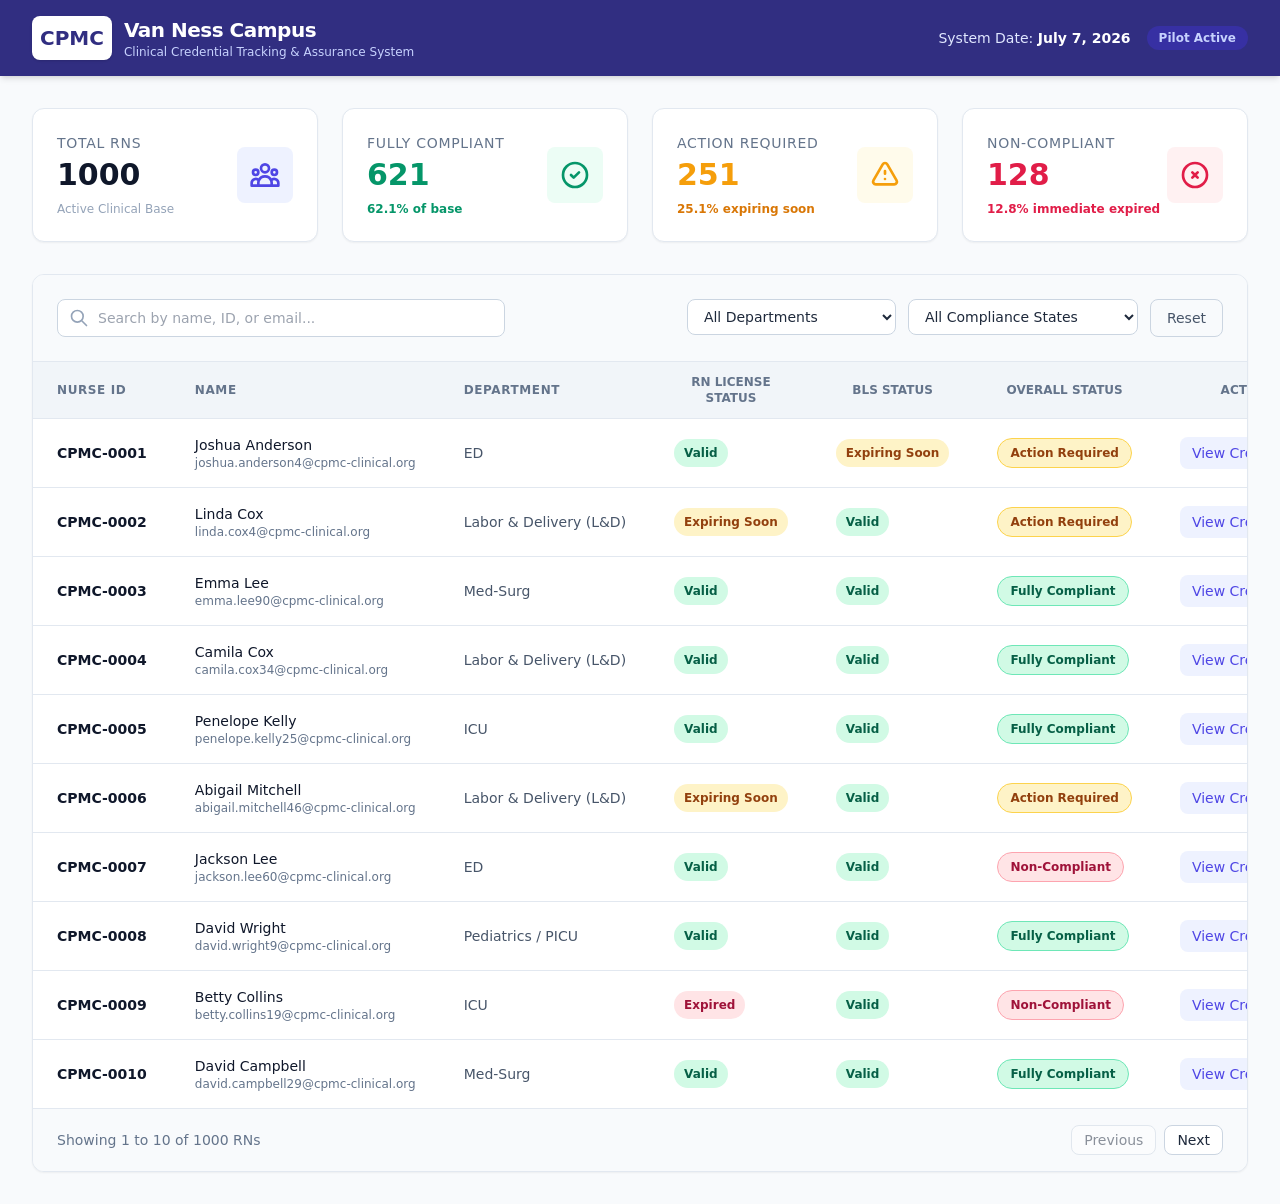
==== dashboard/index.html @ 3d591ef3 "Add CPMC Van Ness nurse credential tracking dashboard Unpacked from CPMC_Van_Ness_Interactive_Dashbo" ====
<!DOCTYPE html>
<html lang="en">
<head>
    <meta charset="UTF-8">
    <meta name="viewport" content="width=device-width, initial-scale=1.0">
    <title>CPMC Van Ness - Nurse Credential Tracking Dashboard</title>
    <!-- Tailwind CSS v3.4.17 (precompiled and inlined; no network dependency) -->
    <style>*,:after,:before{--tw-border-spacing-x:0;--tw-border-spacing-y:0;--tw-translate-x:0;--tw-translate-y:0;--tw-rotate:0;--tw-skew-x:0;--tw-skew-y:0;--tw-scale-x:1;--tw-scale-y:1;--tw-pan-x: ;--tw-pan-y: ;--tw-pinch-zoom: ;--tw-scroll-snap-strictness:proximity;--tw-gradient-from-position: ;--tw-gradient-via-position: ;--tw-gradient-to-position: ;--tw-ordinal: ;--tw-slashed-zero: ;--tw-numeric-figure: ;--tw-numeric-spacing: ;--tw-numeric-fraction: ;--tw-ring-inset: ;--tw-ring-offset-width:0px;--tw-ring-offset-color:#fff;--tw-ring-color:rgba(59,130,246,.5);--tw-ring-offset-shadow:0 0 #0000;--tw-ring-shadow:0 0 #0000;--tw-shadow:0 0 #0000;--tw-shadow-colored:0 0 #0000;--tw-blur: ;--tw-brightness: ;--tw-contrast: ;--tw-grayscale: ;--tw-hue-rotate: ;--tw-invert: ;--tw-saturate: ;--tw-sepia: ;--tw-drop-shadow: ;--tw-backdrop-blur: ;--tw-backdrop-brightness: ;--tw-backdrop-contrast: ;--tw-backdrop-grayscale: ;--tw-backdrop-hue-rotate: ;--tw-backdrop-invert: ;--tw-backdrop-opacity: ;--tw-backdrop-saturate: ;--tw-backdrop-sepia: ;--tw-contain-size: ;--tw-contain-layout: ;--tw-contain-paint: ;--tw-contain-style: }::backdrop{--tw-border-spacing-x:0;--tw-border-spacing-y:0;--tw-translate-x:0;--tw-translate-y:0;--tw-rotate:0;--tw-skew-x:0;--tw-skew-y:0;--tw-scale-x:1;--tw-scale-y:1;--tw-pan-x: ;--tw-pan-y: ;--tw-pinch-zoom: ;--tw-scroll-snap-strictness:proximity;--tw-gradient-from-position: ;--tw-gradient-via-position: ;--tw-gradient-to-position: ;--tw-ordinal: ;--tw-slashed-zero: ;--tw-numeric-figure: ;--tw-numeric-spacing: ;--tw-numeric-fraction: ;--tw-ring-inset: ;--tw-ring-offset-width:0px;--tw-ring-offset-color:#fff;--tw-ring-color:rgba(59,130,246,.5);--tw-ring-offset-shadow:0 0 #0000;--tw-ring-shadow:0 0 #0000;--tw-shadow:0 0 #0000;--tw-shadow-colored:0 0 #0000;--tw-blur: ;--tw-brightness: ;--tw-contrast: ;--tw-grayscale: ;--tw-hue-rotate: ;--tw-invert: ;--tw-saturate: ;--tw-sepia: ;--tw-drop-shadow: ;--tw-backdrop-blur: ;--tw-backdrop-brightness: ;--tw-backdrop-contrast: ;--tw-backdrop-grayscale: ;--tw-backdrop-hue-rotate: ;--tw-backdrop-invert: ;--tw-backdrop-opacity: ;--tw-backdrop-saturate: ;--tw-backdrop-sepia: ;--tw-contain-size: ;--tw-contain-layout: ;--tw-contain-paint: ;--tw-contain-style: }/*! tailwindcss v3.4.17 | MIT License | https://tailwindcss.com*/*,:after,:before{box-sizing:border-box;border:0 solid #e5e7eb}:after,:before{--tw-content:""}:host,html{line-height:1.5;-webkit-text-size-adjust:100%;-moz-tab-size:4;-o-tab-size:4;tab-size:4;font-family:ui-sans-serif,system-ui,sans-serif,Apple Color Emoji,Segoe UI Emoji,Segoe UI Symbol,Noto Color Emoji;font-feature-settings:normal;font-variation-settings:normal;-webkit-tap-highlight-color:transparent}body{margin:0;line-height:inherit}hr{height:0;color:inherit;border-top-width:1px}abbr:where([title]){-webkit-text-decoration:underline dotted;text-decoration:underline dotted}h1,h2,h3,h4,h5,h6{font-size:inherit;font-weight:inherit}a{color:inherit;text-decoration:inherit}b,strong{font-weight:bolder}code,kbd,pre,samp{font-family:ui-monospace,SFMono-Regular,Menlo,Monaco,Consolas,Liberation Mono,Courier New,monospace;font-feature-settings:normal;font-variation-settings:normal;font-size:1em}small{font-size:80%}sub,sup{font-size:75%;line-height:0;position:relative;vertical-align:baseline}sub{bottom:-.25em}sup{top:-.5em}table{text-indent:0;border-color:inherit;border-collapse:collapse}button,input,optgroup,select,textarea{font-family:inherit;font-feature-settings:inherit;font-variation-settings:inherit;font-size:100%;font-weight:inherit;line-height:inherit;letter-spacing:inherit;color:inherit;margin:0;padding:0}button,select{text-transform:none}button,input:where([type=button]),input:where([type=reset]),input:where([type=submit]){-webkit-appearance:button;background-color:transparent;background-image:none}:-moz-focusring{outline:auto}:-moz-ui-invalid{box-shadow:none}progress{vertical-align:baseline}::-webkit-inner-spin-button,::-webkit-outer-spin-button{height:auto}[type=search]{-webkit-appearance:textfield;outline-offset:-2px}::-webkit-search-decoration{-webkit-appearance:none}::-webkit-file-upload-button{-webkit-appearance:button;font:inherit}summary{display:list-item}blockquote,dd,dl,figure,h1,h2,h3,h4,h5,h6,hr,p,pre{margin:0}fieldset{margin:0}fieldset,legend{padding:0}menu,ol,ul{list-style:none;margin:0;padding:0}dialog{padding:0}textarea{resize:vertical}input::-moz-placeholder,textarea::-moz-placeholder{opacity:1;color:#9ca3af}input::placeholder,textarea::placeholder{opacity:1;color:#9ca3af}[role=button],button{cursor:pointer}:disabled{cursor:default}audio,canvas,embed,iframe,img,object,svg,video{display:block;vertical-align:middle}img,video{max-width:100%;height:auto}[hidden]:where(:not([hidden=until-found])){display:none}.fixed{position:fixed}.absolute{position:absolute}.relative{position:relative}.inset-0{inset:0}.inset-y-0{top:0;bottom:0}.left-0{left:0}.z-50{z-index:50}.mx-auto{margin-left:auto;margin-right:auto}.mb-3{margin-bottom:.75rem}.mb-8{margin-bottom:2rem}.mt-1{margin-top:.25rem}.mt-2{margin-top:.5rem}.block{display:block}.inline-block{display:inline-block}.flex{display:flex}.inline-flex{display:inline-flex}.table{display:table}.grid{display:grid}.h-12{height:3rem}.h-5{height:1.25rem}.h-6{height:1.5rem}.h-8{height:2rem}.min-h-screen{min-height:100vh}.w-12{width:3rem}.w-5{width:1.25rem}.w-6{width:1.5rem}.w-8{width:2rem}.w-full{width:100%}.min-w-full{min-width:100%}.max-w-7xl{max-width:80rem}.max-w-md{max-width:28rem}.flex-grow{flex-grow:1}.transform{transform:translate(var(--tw-translate-x),var(--tw-translate-y)) rotate(var(--tw-rotate)) skewX(var(--tw-skew-x)) skewY(var(--tw-skew-y)) scaleX(var(--tw-scale-x)) scaleY(var(--tw-scale-y))}.grid-cols-1{grid-template-columns:repeat(1,minmax(0,1fr))}.grid-cols-2{grid-template-columns:repeat(2,minmax(0,1fr))}.flex-col{flex-direction:column}.flex-wrap{flex-wrap:wrap}.items-center{align-items:center}.justify-end{justify-content:flex-end}.justify-center{justify-content:center}.justify-between{justify-content:space-between}.gap-3{gap:.75rem}.gap-4{gap:1rem}.gap-6{gap:1.5rem}.space-x-2>:not([hidden])~:not([hidden]){--tw-space-x-reverse:0;margin-right:calc(.5rem*var(--tw-space-x-reverse));margin-left:calc(.5rem*(1 - var(--tw-space-x-reverse)))}.space-x-3>:not([hidden])~:not([hidden]){--tw-space-x-reverse:0;margin-right:calc(.75rem*var(--tw-space-x-reverse));margin-left:calc(.75rem*(1 - var(--tw-space-x-reverse)))}.space-x-4>:not([hidden])~:not([hidden]){--tw-space-x-reverse:0;margin-right:calc(1rem*var(--tw-space-x-reverse));margin-left:calc(1rem*(1 - var(--tw-space-x-reverse)))}.space-y-3>:not([hidden])~:not([hidden]){--tw-space-y-reverse:0;margin-top:calc(.75rem*(1 - var(--tw-space-y-reverse)));margin-bottom:calc(.75rem*var(--tw-space-y-reverse))}.space-y-4>:not([hidden])~:not([hidden]){--tw-space-y-reverse:0;margin-top:calc(1rem*(1 - var(--tw-space-y-reverse)));margin-bottom:calc(1rem*var(--tw-space-y-reverse))}.space-y-6>:not([hidden])~:not([hidden]){--tw-space-y-reverse:0;margin-top:calc(1.5rem*(1 - var(--tw-space-y-reverse)));margin-bottom:calc(1.5rem*var(--tw-space-y-reverse))}.divide-y>:not([hidden])~:not([hidden]){--tw-divide-y-reverse:0;border-top-width:calc(1px*(1 - var(--tw-divide-y-reverse)));border-bottom-width:calc(1px*var(--tw-divide-y-reverse))}.divide-slate-200>:not([hidden])~:not([hidden]){--tw-divide-opacity:1;border-color:rgb(226 232 240/var(--tw-divide-opacity,1))}.overflow-hidden{overflow:hidden}.overflow-x-auto{overflow-x:auto}.overflow-y-auto{overflow-y:auto}.whitespace-nowrap{white-space:nowrap}.rounded-2xl{border-radius:1rem}.rounded-full{border-radius:9999px}.rounded-lg{border-radius:.5rem}.rounded-xl{border-radius:.75rem}.border{border-width:1px}.border-b{border-bottom-width:1px}.border-t{border-top-width:1px}.border-amber-300{--tw-border-opacity:1;border-color:rgb(252 211 77/var(--tw-border-opacity,1))}.border-emerald-300{--tw-border-opacity:1;border-color:rgb(110 231 183/var(--tw-border-opacity,1))}.border-rose-300{--tw-border-opacity:1;border-color:rgb(253 164 175/var(--tw-border-opacity,1))}.border-slate-200{--tw-border-opacity:1;border-color:rgb(226 232 240/var(--tw-border-opacity,1))}.border-slate-300{--tw-border-opacity:1;border-color:rgb(203 213 225/var(--tw-border-opacity,1))}.bg-amber-100{--tw-bg-opacity:1;background-color:rgb(254 243 199/var(--tw-bg-opacity,1))}.bg-amber-50{--tw-bg-opacity:1;background-color:rgb(255 251 235/var(--tw-bg-opacity,1))}.bg-emerald-100{--tw-bg-opacity:1;background-color:rgb(209 250 229/var(--tw-bg-opacity,1))}.bg-emerald-50{--tw-bg-opacity:1;background-color:rgb(236 253 245/var(--tw-bg-opacity,1))}.bg-indigo-50{--tw-bg-opacity:1;background-color:rgb(238 242 255/var(--tw-bg-opacity,1))}.bg-indigo-600{--tw-bg-opacity:1;background-color:rgb(79 70 229/var(--tw-bg-opacity,1))}.bg-indigo-800{--tw-bg-opacity:1;background-color:rgb(55 48 163/var(--tw-bg-opacity,1))}.bg-indigo-900{--tw-bg-opacity:1;background-color:rgb(49 46 129/var(--tw-bg-opacity,1))}.bg-rose-100{--tw-bg-opacity:1;background-color:rgb(255 228 230/var(--tw-bg-opacity,1))}.bg-rose-50{--tw-bg-opacity:1;background-color:rgb(255 241 242/var(--tw-bg-opacity,1))}.bg-slate-100{--tw-bg-opacity:1;background-color:rgb(241 245 249/var(--tw-bg-opacity,1))}.bg-slate-50{--tw-bg-opacity:1;background-color:rgb(248 250 252/var(--tw-bg-opacity,1))}.bg-white{--tw-bg-opacity:1;background-color:rgb(255 255 255/var(--tw-bg-opacity,1))}.p-2{padding:.5rem}.p-3{padding:.75rem}.p-3\.5{padding:.875rem}.p-4{padding:1rem}.p-6{padding:1.5rem}.px-2\.5{padding-left:.625rem;padding-right:.625rem}.px-3{padding-left:.75rem;padding-right:.75rem}.px-4{padding-left:1rem;padding-right:1rem}.px-6{padding-left:1.5rem;padding-right:1.5rem}.py-1{padding-top:.25rem;padding-bottom:.25rem}.py-1\.5{padding-top:.375rem;padding-bottom:.375rem}.py-12{padding-top:3rem;padding-bottom:3rem}.py-2{padding-top:.5rem;padding-bottom:.5rem}.py-3{padding-top:.75rem;padding-bottom:.75rem}.py-4{padding-top:1rem;padding-bottom:1rem}.py-8{padding-top:2rem;padding-bottom:2rem}.pl-10{padding-left:2.5rem}.pl-3{padding-left:.75rem}.pr-4{padding-right:1rem}.text-left{text-align:left}.text-center{text-align:center}.text-right{text-align:right}.font-sans{font-family:ui-sans-serif,system-ui,sans-serif,Apple Color Emoji,Segoe UI Emoji,Segoe UI Symbol,Noto Color Emoji}.text-3xl{font-size:1.875rem;line-height:2.25rem}.text-lg{font-size:1.125rem;line-height:1.75rem}.text-sm{font-size:.875rem;line-height:1.25rem}.text-xl{font-size:1.25rem;line-height:1.75rem}.text-xs{font-size:.75rem;line-height:1rem}.font-bold{font-weight:700}.font-extrabold{font-weight:800}.font-medium{font-weight:500}.font-semibold{font-weight:600}.uppercase{text-transform:uppercase}.leading-5{line-height:1.25rem}.tracking-tight{letter-spacing:-.025em}.tracking-wider{letter-spacing:.05em}.text-amber-500{--tw-text-opacity:1;color:rgb(245 158 11/var(--tw-text-opacity,1))}.text-amber-600{--tw-text-opacity:1;color:rgb(217 119 6/var(--tw-text-opacity,1))}.text-amber-800{--tw-text-opacity:1;color:rgb(146 64 14/var(--tw-text-opacity,1))}.text-emerald-600{--tw-text-opacity:1;color:rgb(5 150 105/var(--tw-text-opacity,1))}.text-emerald-800{--tw-text-opacity:1;color:rgb(6 95 70/var(--tw-text-opacity,1))}.text-indigo-100{--tw-text-opacity:1;color:rgb(224 231 255/var(--tw-text-opacity,1))}.text-indigo-200{--tw-text-opacity:1;color:rgb(199 210 254/var(--tw-text-opacity,1))}.text-indigo-600{--tw-text-opacity:1;color:rgb(79 70 229/var(--tw-text-opacity,1))}.text-indigo-900{--tw-text-opacity:1;color:rgb(49 46 129/var(--tw-text-opacity,1))}.text-rose-600{--tw-text-opacity:1;color:rgb(225 29 72/var(--tw-text-opacity,1))}.text-rose-800{--tw-text-opacity:1;color:rgb(159 18 57/var(--tw-text-opacity,1))}.text-slate-400{--tw-text-opacity:1;color:rgb(148 163 184/var(--tw-text-opacity,1))}.text-slate-500{--tw-text-opacity:1;color:rgb(100 116 139/var(--tw-text-opacity,1))}.text-slate-600{--tw-text-opacity:1;color:rgb(71 85 105/var(--tw-text-opacity,1))}.text-slate-800{--tw-text-opacity:1;color:rgb(30 41 59/var(--tw-text-opacity,1))}.text-slate-900{--tw-text-opacity:1;color:rgb(15 23 42/var(--tw-text-opacity,1))}.text-white{--tw-text-opacity:1;color:rgb(255 255 255/var(--tw-text-opacity,1))}.shadow{--tw-shadow:0 1px 3px 0 rgba(0,0,0,.1),0 1px 2px -1px rgba(0,0,0,.1);--tw-shadow-colored:0 1px 3px 0 var(--tw-shadow-color),0 1px 2px -1px var(--tw-shadow-color)}.shadow,.shadow-md{box-shadow:var(--tw-ring-offset-shadow,0 0 #0000),var(--tw-ring-shadow,0 0 #0000),var(--tw-shadow)}.shadow-md{--tw-shadow:0 4px 6px -1px rgba(0,0,0,.1),0 2px 4px -2px rgba(0,0,0,.1);--tw-shadow-colored:0 4px 6px -1px var(--tw-shadow-color),0 2px 4px -2px var(--tw-shadow-color)}.shadow-sm{--tw-shadow:0 1px 2px 0 rgba(0,0,0,.05);--tw-shadow-colored:0 1px 2px 0 var(--tw-shadow-color)}.shadow-sm,.shadow-xl{box-shadow:var(--tw-ring-offset-shadow,0 0 #0000),var(--tw-ring-shadow,0 0 #0000),var(--tw-shadow)}.shadow-xl{--tw-shadow:0 20px 25px -5px rgba(0,0,0,.1),0 8px 10px -6px rgba(0,0,0,.1);--tw-shadow-colored:0 20px 25px -5px var(--tw-shadow-color),0 8px 10px -6px var(--tw-shadow-color)}.filter{filter:var(--tw-blur) var(--tw-brightness) var(--tw-contrast) var(--tw-grayscale) var(--tw-hue-rotate) var(--tw-invert) var(--tw-saturate) var(--tw-sepia) var(--tw-drop-shadow)}.transition{transition-property:color,background-color,border-color,text-decoration-color,fill,stroke,opacity,box-shadow,transform,filter,-webkit-backdrop-filter;transition-property:color,background-color,border-color,text-decoration-color,fill,stroke,opacity,box-shadow,transform,filter,backdrop-filter;transition-property:color,background-color,border-color,text-decoration-color,fill,stroke,opacity,box-shadow,transform,filter,backdrop-filter,-webkit-backdrop-filter;transition-timing-function:cubic-bezier(.4,0,.2,1);transition-duration:.15s}.transition-all{transition-property:all;transition-timing-function:cubic-bezier(.4,0,.2,1)}.duration-150,.transition-all{transition-duration:.15s}.hover\:bg-indigo-100:hover{--tw-bg-opacity:1;background-color:rgb(224 231 255/var(--tw-bg-opacity,1))}.hover\:bg-indigo-700:hover{--tw-bg-opacity:1;background-color:rgb(67 56 202/var(--tw-bg-opacity,1))}.hover\:bg-slate-100:hover{--tw-bg-opacity:1;background-color:rgb(241 245 249/var(--tw-bg-opacity,1))}.hover\:bg-slate-50:hover{--tw-bg-opacity:1;background-color:rgb(248 250 252/var(--tw-bg-opacity,1))}.hover\:text-indigo-900:hover{--tw-text-opacity:1;color:rgb(49 46 129/var(--tw-text-opacity,1))}.hover\:text-white:hover{--tw-text-opacity:1;color:rgb(255 255 255/var(--tw-text-opacity,1))}.focus\:border-indigo-500:focus{--tw-border-opacity:1;border-color:rgb(99 102 241/var(--tw-border-opacity,1))}.focus\:outline-none:focus{outline:2px solid transparent;outline-offset:2px}.focus\:ring-2:focus{--tw-ring-offset-shadow:var(--tw-ring-inset) 0 0 0 var(--tw-ring-offset-width) var(--tw-ring-offset-color);--tw-ring-shadow:var(--tw-ring-inset) 0 0 0 calc(2px + var(--tw-ring-offset-width)) var(--tw-ring-color);box-shadow:var(--tw-ring-offset-shadow),var(--tw-ring-shadow),var(--tw-shadow,0 0 #0000)}.focus\:ring-indigo-500:focus{--tw-ring-opacity:1;--tw-ring-color:rgb(99 102 241/var(--tw-ring-opacity,1))}.disabled\:opacity-50:disabled{opacity:.5}@media (min-width:640px){.sm\:my-8{margin-top:2rem;margin-bottom:2rem}.sm\:w-full{width:100%}.sm\:max-w-2xl{max-width:42rem}.sm\:px-6{padding-left:1.5rem;padding-right:1.5rem}.sm\:align-middle{vertical-align:middle}}@media (min-width:768px){.md\:flex{display:flex}.md\:grid-cols-4{grid-template-columns:repeat(4,minmax(0,1fr))}.md\:items-center{align-items:center}.md\:justify-between{justify-content:space-between}.md\:space-x-4>:not([hidden])~:not([hidden]){--tw-space-x-reverse:0;margin-right:calc(1rem*var(--tw-space-x-reverse));margin-left:calc(1rem*(1 - var(--tw-space-x-reverse)))}.md\:space-y-0>:not([hidden])~:not([hidden]){--tw-space-y-reverse:0;margin-top:calc(0px*(1 - var(--tw-space-y-reverse)));margin-bottom:calc(0px*var(--tw-space-y-reverse))}}@media (min-width:1024px){.lg\:px-8{padding-left:2rem;padding-right:2rem}}</style>

    <style>
        [x-cloak] { display: none !important; }
    </style>
</head>
<body class="bg-slate-50 font-sans text-slate-800">

    <div x-data="dashboardApp()" class="min-h-screen flex flex-col" x-cloak>
        <!-- Top Navbar -->
        <header class="bg-indigo-900 text-white shadow-md">
            <div class="max-w-7xl mx-auto px-4 py-4 sm:px-6 lg:px-8 flex justify-between items-center">
                <div class="flex items-center space-x-3">
                    <div class="bg-white p-2 rounded-lg text-indigo-900 font-bold text-xl shadow">CPMC</div>
                    <div>
                        <h1 class="text-xl font-bold tracking-tight">Van Ness Campus</h1>
                        <p class="text-xs text-indigo-200">Clinical Credential Tracking & Assurance System</p>
                    </div>
                </div>
                <div class="flex items-center space-x-4 text-sm text-indigo-100">
                    <div>System Date: <span class="font-semibold text-white">July 7, 2026</span></div>
                    <span class="bg-indigo-800 px-3 py-1 rounded-full text-xs font-semibold text-indigo-200">Pilot Active</span>
                </div>
            </div>
        </header>

        <!-- Main Content Area -->
        <main class="flex-grow max-w-7xl w-full mx-auto px-4 py-8 sm:px-6 lg:px-8">
            
            <!-- Dashboard Quick Stats -->
            <div class="grid grid-cols-1 md:grid-cols-4 gap-6 mb-8">
                <!-- Total Nurses Card -->
                <div class="bg-white rounded-xl shadow-sm border border-slate-200 p-6 flex items-center justify-between">
                    <div>
                        <p class="text-sm font-medium text-slate-500 uppercase tracking-wider">Total RNs</p>
                        <h3 class="text-3xl font-extrabold text-slate-900 mt-1" x-text="filteredNurses.length">0</h3>
                        <p class="text-xs text-slate-400 mt-2">Active Clinical Base</p>
                    </div>
                    <div class="p-3 bg-indigo-50 text-indigo-600 rounded-lg">
                        <svg class="w-8 h-8" fill="none" stroke="currentColor" viewBox="0 0 24 24"><path stroke-linecap="round" stroke-linejoin="round" stroke-width="2" d="M17 20h5v-2a3 3 0 00-5.356-1.857M17 20H7m10 0v-2c0-.656-.126-1.283-.356-1.857M7 20H2v-2a3 3 0 015.356-1.857M7 20v-2c0-.656.126-1.283.356-1.857m0 0a5.002 5.002 0 019.288 0M15 7a3 3 0 11-6 0 3 3 0 016 0zm6 3a2 2 0 11-4 0 2 2 0 014 0zM7 10a2 2 0 11-4 0 2 2 0 014 0z"></path></svg>
                    </div>
                </div>

                <!-- Fully Compliant Card -->
                <div class="bg-white rounded-xl shadow-sm border border-slate-200 p-6 flex items-center justify-between">
                    <div>
                        <p class="text-sm font-medium text-slate-500 uppercase tracking-wider">Fully Compliant</p>
                        <h3 class="text-3xl font-extrabold text-emerald-600 mt-1" x-text="countByStatus('Fully Compliant')">0</h3>
                        <p class="text-xs text-emerald-600 font-semibold mt-2" x-text="percentByStatus('Fully Compliant') + '% of base'"></p>
                    </div>
                    <div class="p-3 bg-emerald-50 text-emerald-600 rounded-lg">
                        <svg class="w-8 h-8" fill="none" stroke="currentColor" viewBox="0 0 24 24"><path stroke-linecap="round" stroke-linejoin="round" stroke-width="2" d="M9 12l2 2 4-4m6 2a9 9 0 11-18 0 9 9 0 0118 0z"></path></svg>
                    </div>
                </div>

                <!-- Action Required Card -->
                <div class="bg-white rounded-xl shadow-sm border border-slate-200 p-6 flex items-center justify-between">
                    <div>
                        <p class="text-sm font-medium text-slate-500 uppercase tracking-wider">Action Required</p>
                        <h3 class="text-3xl font-extrabold text-amber-500 mt-1" x-text="countByStatus('Action Required')">0</h3>
                        <p class="text-xs text-amber-600 font-semibold mt-2" x-text="percentByStatus('Action Required') + '% expiring soon'"></p>
                    </div>
                    <div class="p-3 bg-amber-50 text-amber-500 rounded-lg">
                        <svg class="w-8 h-8" fill="none" stroke="currentColor" viewBox="0 0 24 24"><path stroke-linecap="round" stroke-linejoin="round" stroke-width="2" d="M12 9v2m0 4h.01m-6.938 4h13.856c1.54 0 2.502-1.667 1.732-3L13.732 4c-.77-1.333-2.694-1.333-3.464 0L3.34 16c-.77 1.333.192 3 1.732 3z"></path></svg>
                    </div>
                </div>

                <!-- Non-Compliant Card -->
                <div class="bg-white rounded-xl shadow-sm border border-slate-200 p-6 flex items-center justify-between">
                    <div>
                        <p class="text-sm font-medium text-slate-500 uppercase tracking-wider">Non-Compliant</p>
                        <h3 class="text-3xl font-extrabold text-rose-600 mt-1" x-text="countByStatus('Non-Compliant')">0</h3>
                        <p class="text-xs text-rose-600 font-semibold mt-2" x-text="percentByStatus('Non-Compliant') + '% immediate expired'"></p>
                    </div>
                    <div class="p-3 bg-rose-50 text-rose-600 rounded-lg">
                        <svg class="w-8 h-8" fill="none" stroke="currentColor" viewBox="0 0 24 24"><path stroke-linecap="round" stroke-linejoin="round" stroke-width="2" d="M10 14l2-2m0 0l2-2m-2 2l-2-2m2 2l2 2m7-2a9 9 0 11-18 0 9 9 0 0118 0z"></path></svg>
                    </div>
                </div>
            </div>

            <!-- Search, Filters and Database Table -->
            <div class="bg-white rounded-xl shadow-sm border border-slate-200 overflow-hidden">
                <!-- Search & Filters Header -->
                <div class="p-6 bg-slate-50 border-b border-slate-200 space-y-4 md:space-y-0 md:flex md:items-center md:justify-between md:space-x-4">
                    <!-- Search Input -->
                    <div class="flex-grow max-w-md relative">
                        <span class="absolute inset-y-0 left-0 pl-3 flex items-center text-slate-400">
                            <svg class="h-5 w-5" fill="none" stroke="currentColor" viewBox="0 0 24 24"><path stroke-linecap="round" stroke-linejoin="round" stroke-width="2" d="M21 21l-6-6m2-5a7 7 0 11-14 0 7 7 0 0114 0z"></path></svg>
                        </span>
                        <input type="text" x-model="searchQuery" placeholder="Search by name, ID, or email..." class="w-full pl-10 pr-4 py-2 border border-slate-300 rounded-lg focus:outline-none focus:ring-2 focus:ring-indigo-500 focus:border-indigo-500 text-sm">
                    </div>

                    <!-- Filters Group -->
                    <div class="flex flex-wrap gap-3">
                        <!-- Department Filter -->
                        <div>
                            <select x-model="selectedDept" class="block w-full px-3 py-2 border border-slate-300 rounded-lg text-sm focus:outline-none focus:ring-2 focus:ring-indigo-500 bg-white">
                                <option value="All">All Departments</option>
                                <option value="ICU">ICU</option>
                                <option value="ED">Emergency (ED)</option>
                                <option value="Med-Surg">Med-Surg</option>
                                <option value="Labor & Delivery (L&D)">Labor & Delivery (L&D)</option>
                                <option value="NICU">NICU</option>
                                <option value="Pediatrics / PICU">Pediatrics / PICU</option>
                                <option value="OR / PACU">OR / PACU</option>
                            </select>
                        </div>

                        <!-- Compliance Status Filter -->
                        <div>
                            <select x-model="selectedStatus" class="block w-full px-3 py-2 border border-slate-300 rounded-lg text-sm focus:outline-none focus:ring-2 focus:ring-indigo-500 bg-white">
                                <option value="All">All Compliance States</option>
                                <option value="Fully Compliant">Fully Compliant</option>
                                <option value="Action Required">Action Required (Expiring)</option>
                                <option value="Non-Compliant">Non-Compliant (Expired)</option>
                            </select>
                        </div>
                        
                        <!-- Reset Button -->
                        <button @click="resetFilters" class="px-4 py-2 border border-slate-300 rounded-lg text-sm text-slate-600 hover:bg-slate-100 font-medium transition duration-150">
                            Reset
                        </button>
                    </div>
                </div>

                <!-- Nurses Table -->
                <div class="overflow-x-auto">
                    <table class="min-w-full divide-y divide-slate-200">
                        <thead class="bg-slate-100">
                            <tr>
                                <th scope="col" class="px-6 py-3 text-left text-xs font-bold text-slate-500 uppercase tracking-wider">Nurse ID</th>
                                <th scope="col" class="px-6 py-3 text-left text-xs font-bold text-slate-500 uppercase tracking-wider">Name</th>
                                <th scope="col" class="px-6 py-3 text-left text-xs font-bold text-slate-500 uppercase tracking-wider">Department</th>
                                <th scope="col" class="px-6 py-3 class='text-left text-xs font-bold text-slate-500 uppercase tracking-wider'">RN License Status</th>
                                <th scope="col" class="px-6 py-3 class='text-left text-xs font-bold text-slate-500 uppercase tracking-wider'">BLS Status</th>
                                <th scope="col" class="px-6 py-3 class='text-left text-xs font-bold text-slate-500 uppercase tracking-wider'">Overall Status</th>
                                <th scope="col" class="px-6 py-3 class='text-right text-xs font-bold text-slate-500 uppercase tracking-wider'">Actions</th>
                            </tr>
                        </thead>
                        <tbody class="bg-white divide-y divide-slate-200">
                            <template x-for="nurse in paginatedNurses" :key="nurse['Nurse ID']">
                                <tr class="hover:bg-slate-50 transition duration-150">
                                    <td class="px-6 py-4 whitespace-nowrap text-sm font-semibold text-slate-900" x-text="nurse['Nurse ID']"></td>
                                    <td class="px-6 py-4 whitespace-nowrap">
                                        <div class="flex flex-col">
                                            <span class="text-sm font-medium text-slate-900" x-text="nurse['First Name'] + ' ' + nurse['Last Name']"></span>
                                            <span class="text-xs text-slate-500" x-text="nurse['Email']"></span>
                                        </div>
                                    </td>
                                    <td class="px-6 py-4 whitespace-nowrap text-sm text-slate-600" x-text="nurse['Department']"></td>
                                    <td class="px-6 py-4 whitespace-nowrap">
                                        <span class="px-2.5 py-1 inline-flex text-xs leading-5 font-semibold rounded-full"
                                              :class="getStatusBadgeClass(nurse['RN Status'])"
                                              x-text="nurse['RN Status']"></span>
                                    </td>
                                    <td class="px-6 py-4 whitespace-nowrap">
                                        <span class="px-2.5 py-1 inline-flex text-xs leading-5 font-semibold rounded-full"
                                              :class="getStatusBadgeClass(nurse['BLS Status'])"
                                              x-text="nurse['BLS Status']"></span>
                                    </td>
                                    <td class="px-6 py-4 whitespace-nowrap">
                                        <span class="px-3 py-1 inline-flex text-xs leading-5 font-bold rounded-full"
                                              :class="getOverallStatusBadgeClass(nurse['Overall Status'])"
                                              x-text="nurse['Overall Status']"></span>
                                    </td>
                                    <td class="px-6 py-4 whitespace-nowrap text-right text-sm font-medium">
                                        <button @click="openModal(nurse)" class="text-indigo-600 hover:text-indigo-900 bg-indigo-50 hover:bg-indigo-100 px-3 py-1.5 rounded-lg transition">View Credentials</button>
                                    </td>
                                </tr>
                            </template>
                        </tbody>
                    </table>
                </div>

                <!-- Empty State -->
                <div x-show="filteredNurses.length === 0" class="text-center py-12">
                    <svg class="mx-auto h-12 w-12 text-slate-400" fill="none" stroke="currentColor" viewBox="0 0 24 24"><path stroke-linecap="round" stroke-linejoin="round" stroke-width="2" d="M9.172 16.172a4 4 0 015.656 0M9 10h.01M15 10h.01M21 12a9 9 0 11-18 0 9 9 0 0118 0z"></path></svg>
                    <h3 class="mt-2 text-sm font-medium text-slate-900">No nurses found</h3>
                    <p class="mt-1 text-sm text-slate-500">Try adjusting your filters or search keywords.</p>
                </div>

                <!-- Pagination Footer -->
                <div class="px-6 py-4 bg-slate-50 border-t border-slate-200 flex items-center justify-between" x-show="filteredNurses.length > 0">
                    <div class="text-sm text-slate-500">
                        Showing <span class="font-medium" x-text="startRow + 1"></span> to <span class="font-medium" x-text="Math.min(endRow, filteredNurses.length)"></span> of <span class="font-medium" x-text="filteredNurses.length"></span> RNs
                    </div>
                    <div class="flex space-x-2">
                        <button @click="prevPage" :disabled="currentPage === 1" class="px-3 py-1 border border-slate-300 rounded-lg bg-white hover:bg-slate-50 disabled:opacity-50 text-sm font-medium transition duration-150">Previous</button>
                        <button @click="nextPage" :disabled="currentPage === totalPages" class="px-3 py-1 border border-slate-300 rounded-lg bg-white hover:bg-slate-50 disabled:opacity-50 text-sm font-medium transition duration-150">Next</button>
                    </div>
                </div>
            </div>
        </main>

        <!-- Nurse Details Modal -->
        <div class="fixed inset-0 z-50 overflow-y-auto" x-show="modalOpen" x-transition.opacity style="background-color: rgba(15, 23, 42, 0.65);" @click.away="closeModal">
            <div class="min-h-screen px-4 text-center flex items-center justify-center">
                <div class="inline-block bg-white rounded-2xl text-left overflow-hidden shadow-xl transform transition-all sm:my-8 sm:align-middle sm:max-w-2xl sm:w-full" @click.stop>
                    <!-- Modal Header -->
                    <div class="bg-indigo-900 px-6 py-4 text-white flex justify-between items-center">
                        <div>
                            <h3 class="text-lg font-bold" x-text="selectedNurse ? selectedNurse['First Name'] + ' ' + selectedNurse['Last Name'] : ''"></h3>
                            <p class="text-xs text-indigo-200" x-text="selectedNurse ? 'ID: ' + selectedNurse['Nurse ID'] + ' | ' + selectedNurse['Department'] : ''"></p>
                        </div>
                        <button @click="closeModal" class="text-indigo-200 hover:text-white transition">
                            <svg class="w-6 h-6" fill="none" stroke="currentColor" viewBox="0 0 24 24"><path stroke-linecap="round" stroke-linejoin="round" stroke-width="2" d="M6 18L18 6M6 6l12 12"></path></svg>
                        </button>
                    </div>

                    <!-- Modal Body -->
                    <template x-if="selectedNurse">
                    <div class="p-6 space-y-6">
                        <!-- Contact Info Group -->
                        <div class="grid grid-cols-2 gap-4 bg-slate-50 p-4 rounded-xl border border-slate-200 text-sm">
                            <div>
                                <span class="text-xs font-semibold text-slate-400 uppercase tracking-wider block">Email Contact</span>
                                <span class="text-slate-800 font-medium" x-text="selectedNurse['Email']"></span>
                            </div>
                            <div>
                                <span class="text-xs font-semibold text-slate-400 uppercase tracking-wider block">Phone Number</span>
                                <span class="text-slate-800 font-medium" x-text="selectedNurse['Phone']"></span>
                            </div>
                        </div>

                        <!-- Credentials Status Checklist -->
                        <div>
                            <h4 class="text-sm font-bold text-slate-900 mb-3 uppercase tracking-wider">Credential Checklist</h4>
                            <div class="space-y-3">
                                <!-- RN License -->
                                <div class="flex items-center justify-between p-3.5 border rounded-xl border-slate-200 hover:bg-slate-50 transition">
                                    <div>
                                        <span class="font-bold text-slate-900 text-sm block">RN License</span>
                                        <span class="text-xs text-slate-500" x-text="'No: ' + selectedNurse['RN License Number'] + ' | Expiration: ' + selectedNurse['RN License Expiration']"></span>
                                    </div>
                                    <span class="px-2.5 py-1 text-xs font-semibold rounded-full" :class="getStatusBadgeClass(selectedNurse['RN Status'])" x-text="selectedNurse['RN Status']"></span>
                                </div>

                                <!-- BLS -->
                                <div class="flex items-center justify-between p-3.5 border rounded-xl border-slate-200 hover:bg-slate-50 transition">
                                    <div>
                                        <span class="font-bold text-slate-900 text-sm block">BLS Certification</span>
                                        <span class="text-xs text-slate-500" x-text="'Expiration: ' + selectedNurse['BLS Expiration']"></span>
                                    </div>
                                    <span class="px-2.5 py-1 text-xs font-semibold rounded-full" :class="getStatusBadgeClass(selectedNurse['BLS Status'])" x-text="selectedNurse['BLS Status']"></span>
                                </div>

                                <!-- ACLS -->
                                <div x-show="selectedNurse['ACLS Expiration'] !== 'N/A'" class="flex items-center justify-between p-3.5 border rounded-xl border-slate-200 hover:bg-slate-50 transition">
                                    <div>
                                        <span class="font-bold text-slate-900 text-sm block">ACLS Certification</span>
                                        <span class="text-xs text-slate-500" x-text="'Expiration: ' + selectedNurse['ACLS Expiration']"></span>
                                    </div>
                                    <span class="px-2.5 py-1 text-xs font-semibold rounded-full" :class="getStatusBadgeClass(selectedNurse['ACLS Status'])" x-text="selectedNurse['ACLS Status']"></span>
                                </div>

                                <!-- PALS -->
                                <div x-show="selectedNurse['PALS Expiration'] !== 'N/A'" class="flex items-center justify-between p-3.5 border rounded-xl border-slate-200 hover:bg-slate-50 transition">
                                    <div>
                                        <span class="font-bold text-slate-900 text-sm block">PALS Certification</span>
                                        <span class="text-xs text-slate-500" x-text="'Expiration: ' + selectedNurse['PALS Expiration']"></span>
                                    </div>
                                    <span class="px-2.5 py-1 text-xs font-semibold rounded-full" :class="getStatusBadgeClass(selectedNurse['PALS Status'])" x-text="selectedNurse['PALS Status']"></span>
                                </div>

                                <!-- NRP -->
                                <div x-show="selectedNurse['NRP Expiration'] !== 'N/A'" class="flex items-center justify-between p-3.5 border rounded-xl border-slate-200 hover:bg-slate-50 transition">
                                    <div>
                                        <span class="font-bold text-slate-900 text-sm block">NRP Certification</span>
                                        <span class="text-xs text-slate-500" x-text="'Expiration: ' + selectedNurse['NRP Expiration']"></span>
                                    </div>
                                    <span class="px-2.5 py-1 text-xs font-semibold rounded-full" :class="getStatusBadgeClass(selectedNurse['NRP Status'])" x-text="selectedNurse['NRP Status']"></span>
                                </div>

                                <!-- Specialty Cert -->
                                <div x-show="selectedNurse['Specialty Certification'] !== 'None'" class="flex items-center justify-between p-3.5 border rounded-xl border-slate-200 hover:bg-slate-50 transition">
                                    <div>
                                        <span class="font-bold text-slate-900 text-sm block" x-text="'Specialty: ' + selectedNurse['Specialty Certification']"></span>
                                        <span class="text-xs text-slate-500" x-text="'Expiration: ' + selectedNurse['Specialty Cert Expiration']"></span>
                                    </div>
                                    <span class="px-2.5 py-1 text-xs font-semibold rounded-full" :class="getStatusBadgeClass(selectedNurse['Specialty Cert Status'] || 'Valid')" x-text="selectedNurse['Specialty Cert Status'] || 'Valid'"></span>
                                </div>
                            </div>
                        </div>
                    </div>
                    </template>

                    <!-- Modal Footer -->
                    <div class="px-6 py-4 bg-slate-50 border-t border-slate-200 flex justify-end">
                        <button @click="closeModal" class="px-4 py-2 bg-indigo-600 hover:bg-indigo-700 text-white font-semibold rounded-lg text-sm shadow transition">Done</button>
                    </div>
                </div>
            </div>
        </div>
    </div>

    <!-- Script Application Logic -->
    <script>
        function dashboardApp() {
            const rawNurses = [
  {
    "Nurse ID": "CPMC-0001",
    "First Name": "Joshua",
    "Last Name": "Anderson",
    "Email": "joshua.anderson4@cpmc-clinical.org",
    "Phone": "415-555-5506",
    "Department": "ED",
    "RN License Number": "RN207473",
    "RN License Expiration": "2027-10-18",
    "BLS Expiration": "2026-09-15",
    "ACLS Expiration": "2027-08-04",
    "PALS Expiration": "2026-10-22",
    "NRP Expiration": null,
    "Specialty Certification": "CEN",
    "Specialty Cert Expiration": "2027-02-02",
    "RN Status": "Valid",
    "BLS Status": "Expiring Soon",
    "ACLS Status": "Valid",
    "PALS Status": "Valid",
    "NRP Status": null,
    "Overall Status": "Action Required"
  },
  {
    "Nurse ID": "CPMC-0002",
    "First Name": "Linda",
    "Last Name": "Cox",
    "Email": "linda.cox4@cpmc-clinical.org",
    "Phone": "415-555-4257",
    "Department": "Labor & Delivery (L&D)",
    "RN License Number": "RN539898",
    "RN License Expiration": "2026-09-15",
    "BLS Expiration": "2027-05-23",
    "ACLS Expiration": null,
    "PALS Expiration": null,
    "NRP Expiration": "2027-02-25",
    "Specialty Certification": null,
    "Specialty Cert Expiration": null,
    "RN Status": "Expiring Soon",
    "BLS Status": "Valid",
    "ACLS Status": null,
    "PALS Status": null,
    "NRP Status": "Valid",
    "Overall Status": "Action Required"
  },
  {
    "Nurse ID": "CPMC-0003",
    "First Name": "Emma",
    "Last Name": "Lee",
    "Email": "emma.lee90@cpmc-clinical.org",
    "Phone": "415-555-7924",
    "Department": "Med-Surg",
    "RN License Number": "RN900581",
    "RN License Expiration": "2027-01-24",
    "BLS Expiration": "2026-11-27",
    "ACLS Expiration": null,
    "PALS Expiration": null,
    "NRP Expiration": null,
    "Specialty Certification": "MEDSURG-BC",
    "Specialty Cert Expiration": "2027-04-07",
    "RN Status": "Valid",
    "BLS Status": "Valid",
    "ACLS Status": null,
    "PALS Status": null,
    "NRP Status": null,
    "Overall Status": "Fully Compliant"
  },
  {
    "Nurse ID": "CPMC-0004",
    "First Name": "Camila",
    "Last Name": "Cox",
    "Email": "camila.cox34@cpmc-clinical.org",
    "Phone": "415-555-1711",
    "Department": "Labor & Delivery (L&D)",
    "RN License Number": "RN496922",
    "RN License Expiration": "2026-12-08",
    "BLS Expiration": "2027-07-15",
    "ACLS Expiration": null,
    "PALS Expiration": null,
    "NRP Expiration": "2027-08-23",
    "Specialty Certification": null,
    "Specialty Cert Expiration": null,
    "RN Status": "Valid",
    "BLS Status": "Valid",
    "ACLS Status": null,
    "PALS Status": null,
    "NRP Status": "Valid",
    "Overall Status": "Fully Compliant"
  },
  {
    "Nurse ID": "CPMC-0005",
    "First Name": "Penelope",
    "Last Name": "Kelly",
    "Email": "penelope.kelly25@cpmc-clinical.org",
    "Phone": "415-555-2139",
    "Department": "ICU",
    "RN License Number": "RN403445",
    "RN License Expiration": "2027-11-05",
    "BLS Expiration": "2027-02-02",
    "ACLS Expiration": "2027-04-18",
    "PALS Expiration": null,
    "NRP Expiration": null,
    "Specialty Certification": "CCRN",
    "Specialty Cert Expiration": "2027-04-10",
    "RN Status": "Valid",
    "BLS Status": "Valid",
    "ACLS Status": "Valid",
    "PALS Status": null,
    "NRP Status": null,
    "Overall Status": "Fully Compliant"
  },
  {
    "Nurse ID": "CPMC-0006",
    "First Name": "Abigail",
    "Last Name": "Mitchell",
    "Email": "abigail.mitchell46@cpmc-clinical.org",
    "Phone": "415-555-4432",
    "Department": "Labor & Delivery (L&D)",
    "RN License Number": "RN779514",
    "RN License Expiration": "2026-10-03",
    "BLS Expiration": "2027-08-13",
    "ACLS Expiration": null,
    "PALS Expiration": null,
    "NRP Expiration": "2027-01-01",
    "Specialty Certification": null,
    "Specialty Cert Expiration": null,
    "RN Status": "Expiring Soon",
    "BLS Status": "Valid",
    "ACLS Status": null,
    "PALS Status": null,
    "NRP Status": "Valid",
    "Overall Status": "Action Required"
  },
  {
    "Nurse ID": "CPMC-0007",
    "First Name": "Jackson",
    "Last Name": "Lee",
    "Email": "jackson.lee60@cpmc-clinical.org",
    "Phone": "415-555-7216",
    "Department": "ED",
    "RN License Number": "RN684004",
    "RN License Expiration": "2027-09-23",
    "BLS Expiration": "2027-09-21",
    "ACLS Expiration": "2027-11-03",
    "PALS Expiration": "2026-06-22",
    "NRP Expiration": null,
    "Specialty Certification": "CEN",
    "Specialty Cert Expiration": "2027-03-16",
    "RN Status": "Valid",
    "BLS Status": "Valid",
    "ACLS Status": "Valid",
    "PALS Status": "Expired",
    "NRP Status": null,
    "Overall Status": "Non-Compliant"
  },
  {
    "Nurse ID": "CPMC-0008",
    "First Name": "David",
    "Last Name": "Wright",
    "Email": "david.wright9@cpmc-clinical.org",
    "Phone": "415-555-4456",
    "Department": "Pediatrics / PICU",
    "RN License Number": "RN429963",
    "RN License Expiration": "2027-10-08",
    "BLS Expiration": "2027-09-06",
    "ACLS Expiration": null,
    "PALS Expiration": "2027-04-26",
    "NRP Expiration": null,
    "Specialty Certification": null,
    "Specialty Cert Expiration": null,
    "RN Status": "Valid",
    "BLS Status": "Valid",
    "ACLS Status": null,
    "PALS Status": "Valid",
    "NRP Status": null,
    "Overall Status": "Fully Compliant"
  },
  {
    "Nurse ID": "CPMC-0009",
    "First Name": "Betty",
    "Last Name": "Collins",
    "Email": "betty.collins19@cpmc-clinical.org",
    "Phone": "415-555-5339",
    "Department": "ICU",
    "RN License Number": "RN665158",
    "RN License Expiration": "2026-02-13",
    "BLS Expiration": "2027-10-23",
    "ACLS Expiration": "2027-05-13",
    "PALS Expiration": null,
    "NRP Expiration": null,
    "Specialty Certification": null,
    "Specialty Cert Expiration": null,
    "RN Status": "Expired",
    "BLS Status": "Valid",
    "ACLS Status": "Valid",
    "PALS Status": null,
    "NRP Status": null,
    "Overall Status": "Non-Compliant"
  },
  {
    "Nurse ID": "CPMC-0010",
    "First Name": "David",
    "Last Name": "Campbell",
    "Email": "david.campbell29@cpmc-clinical.org",
    "Phone": "415-555-3266",
    "Department": "Med-Surg",
    "RN License Number": "RN149405",
    "RN License Expiration": "2027-10-27",
    "BLS Expiration": "2026-12-23",
    "ACLS Expiration": null,
    "PALS Expiration": null,
    "NRP Expiration": null,
    "Specialty Certification": null,
    "Specialty Cert Expiration": null,
    "RN Status": "Valid",
    "BLS Status": "Valid",
    "ACLS Status": null,
    "PALS Status": null,
    "NRP Status": null,
    "Overall Status": "Fully Compliant"
  },
  {
    "Nurse ID": "CPMC-0011",
    "First Name": "Brian",
    "Last Name": "Diaz",
    "Email": "brian.diaz77@cpmc-clinical.org",
    "Phone": "415-555-2040",
    "Department": "Med-Surg",
    "RN License Number": "RN654816",
    "RN License Expiration": "2027-06-02",
    "BLS Expiration": "2027-07-16",
    "ACLS Expiration": null,
    "PALS Expiration": null,
    "NRP Expiration": null,
    "Specialty Certification": null,
    "Specialty Cert Expiration": null,
    "RN Status": "Valid",
    "BLS Status": "Valid",
    "ACLS Status": null,
    "PALS Status": null,
    "NRP Status": null,
    "Overall Status": "Fully Compliant"
  },
  {
    "Nurse ID": "CPMC-0012",
    "First Name": "Liam",
    "Last Name": "Mendoza",
    "Email": "liam.mendoza93@cpmc-clinical.org",
    "Phone": "415-555-2876",
    "Department": "Labor & Delivery (L&D)",
    "RN License Number": "RN379786",
    "RN License Expiration": "2027-10-25",
    "BLS Expiration": "2026-01-23",
    "ACLS Expiration": null,
    "PALS Expiration": null,
    "NRP Expiration": "2026-12-02",
    "Specialty Certification": "RNC-OB",
    "Specialty Cert Expiration": "2027-05-26",
    "RN Status": "Valid",
    "BLS Status": "Expired",
    "ACLS Status": null,
    "PALS Status": null,
    "NRP Status": "Valid",
    "Overall Status": "Non-Compliant"
  },
  {
    "Nurse ID": "CPMC-0013",
    "First Name": "Emma",
    "Last Name": "King",
    "Email": "emma.king65@cpmc-clinical.org",
    "Phone": "415-555-3927",
    "Department": "Med-Surg",
    "RN License Number": "RN412942",
    "RN License Expiration": "2027-08-22",
    "BLS Expiration": "2027-06-22",
    "ACLS Expiration": null,
    "PALS Expiration": null,
    "NRP Expiration": null,
    "Specialty Certification": null,
    "Specialty Cert Expiration": null,
    "RN Status": "Valid",
    "BLS Status": "Valid",
    "ACLS Status": null,
    "PALS Status": null,
    "NRP Status": null,
    "Overall Status": "Fully Compliant"
  },
  {
    "Nurse ID": "CPMC-0014",
    "First Name": "Alexander",
    "Last Name": "Mitchell",
    "Email": "alexander.mitchell98@cpmc-clinical.org",
    "Phone": "415-555-3646",
    "Department": "Med-Surg",
    "RN License Number": "RN100599",
    "RN License Expiration": "2026-02-21",
    "BLS Expiration": "2027-03-20",
    "ACLS Expiration": null,
    "PALS Expiration": null,
    "NRP Expiration": null,
    "Specialty Certification": null,
    "Specialty Cert Expiration": null,
    "RN Status": "Expired",
    "BLS Status": "Valid",
    "ACLS Status": null,
    "PALS Status": null,
    "NRP Status": null,
    "Overall Status": "Non-Compliant"
  },
  {
    "Nurse ID": "CPMC-0015",
    "First Name": "Amelia",
    "Last Name": "Campbell",
    "Email": "amelia.campbell40@cpmc-clinical.org",
    "Phone": "415-555-4923",
    "Department": "ICU",
    "RN License Number": "RN189814",
    "RN License Expiration": "2026-11-15",
    "BLS Expiration": "2026-09-08",
    "ACLS Expiration": "2027-10-30",
    "PALS Expiration": null,
    "NRP Expiration": null,
    "Specialty Certification": null,
    "Specialty Cert Expiration": null,
    "RN Status": "Valid",
    "BLS Status": "Expiring Soon",
    "ACLS Status": "Valid",
    "PALS Status": null,
    "NRP Status": null,
    "Overall Status": "Action Required"
  },
  {
    "Nurse ID": "CPMC-0016",
    "First Name": "Harper",
    "Last Name": "Taylor",
    "Email": "harper.taylor85@cpmc-clinical.org",
    "Phone": "415-555-8787",
    "Department": "Pediatrics / PICU",
    "RN License Number": "RN653306",
    "RN License Expiration": "2027-02-18",
    "BLS Expiration": "2027-05-10",
    "ACLS Expiration": null,
    "PALS Expiration": "2027-07-09",
    "NRP Expiration": null,
    "Specialty Certification": null,
    "Specialty Cert Expiration": null,
    "RN Status": "Valid",
    "BLS Status": "Valid",
    "ACLS Status": null,
    "PALS Status": "Valid",
    "NRP Status": null,
    "Overall Status": "Fully Compliant"
  },
  {
    "Nurse ID": "CPMC-0017",
    "First Name": "Ashley",
    "Last Name": "Sanchez",
    "Email": "ashley.sanchez92@cpmc-clinical.org",
    "Phone": "415-555-6107",
    "Department": "Med-Surg",
    "RN License Number": "RN491559",
    "RN License Expiration": "2026-09-29",
    "BLS Expiration": "2027-06-27",
    "ACLS Expiration": null,
    "PALS Expiration": null,
    "NRP Expiration": null,
    "Specialty Certification": null,
    "Specialty Cert Expiration": null,
    "RN Status": "Expiring Soon",
    "BLS Status": "Valid",
    "ACLS Status": null,
    "PALS Status": null,
    "NRP Status": null,
    "Overall Status": "Action Required"
  },
  {
    "Nurse ID": "CPMC-0018",
    "First Name": "Jackson",
    "Last Name": "Lewis",
    "Email": "jackson.lewis9@cpmc-clinical.org",
    "Phone": "415-555-6539",
    "Department": "ICU",
    "RN License Number": "RN717024",
    "RN License Expiration": "2027-01-31",
    "BLS Expiration": "2026-10-09",
    "ACLS Expiration": "2027-10-03",
    "PALS Expiration": null,
    "NRP Expiration": null,
    "Specialty Certification": null,
    "Specialty Cert Expiration": null,
    "RN Status": "Valid",
    "BLS Status": "Valid",
    "ACLS Status": "Valid",
    "PALS Status": null,
    "NRP Status": null,
    "Overall Status": "Fully Compliant"
  },
  {
    "Nurse ID": "CPMC-0019",
    "First Name": "Logan",
    "Last Name": "Rodriguez",
    "Email": "logan.rodriguez5@cpmc-clinical.org",
    "Phone": "415-555-6413",
    "Department": "ICU",
    "RN License Number": "RN801474",
    "RN License Expiration": "2027-02-25",
    "BLS Expiration": "2027-01-23",
    "ACLS Expiration": "2026-12-12",
    "PALS Expiration": null,
    "NRP Expiration": null,
    "Specialty Certification": null,
    "Specialty Cert Expiration": null,
    "RN Status": "Valid",
    "BLS Status": "Valid",
    "ACLS Status": "Valid",
    "PALS Status": null,
    "NRP Status": null,
    "Overall Status": "Fully Compliant"
  },
  {
    "Nurse ID": "CPMC-0020",
    "First Name": "Donald",
    "Last Name": "Kelly",
    "Email": "donald.kelly61@cpmc-clinical.org",
    "Phone": "415-555-4981",
    "Department": "NICU",
    "RN License Number": "RN198907",
    "RN License Expiration": "2027-01-11",
    "BLS Expiration": "2027-09-08",
    "ACLS Expiration": null,
    "PALS Expiration": null,
    "NRP Expiration": "2027-04-05",
    "Specialty Certification": null,
    "Specialty Cert Expiration": null,
    "RN Status": "Valid",
    "BLS Status": "Valid",
    "ACLS Status": null,
    "PALS Status": null,
    "NRP Status": "Valid",
    "Overall Status": "Fully Compliant"
  },
  {
    "Nurse ID": "CPMC-0021",
    "First Name": "Robert",
    "Last Name": "Miller",
    "Email": "robert.miller87@cpmc-clinical.org",
    "Phone": "415-555-2612",
    "Department": "ICU",
    "RN License Number": "RN939482",
    "RN License Expiration": "2026-08-20",
    "BLS Expiration": "2027-02-10",
    "ACLS Expiration": "2027-01-11",
    "PALS Expiration": null,
    "NRP Expiration": null,
    "Specialty Certification": null,
    "Specialty Cert Expiration": null,
    "RN Status": "Expiring Soon",
    "BLS Status": "Valid",
    "ACLS Status": "Valid",
    "PALS Status": null,
    "NRP Status": null,
    "Overall Status": "Action Required"
  },
  {
    "Nurse ID": "CPMC-0022",
    "First Name": "Ethan",
    "Last Name": "Diaz",
    "Email": "ethan.diaz24@cpmc-clinical.org",
    "Phone": "415-555-5563",
    "Department": "Med-Surg",
    "RN License Number": "RN947272",
    "RN License Expiration": "2027-05-20",
    "BLS Expiration": "2026-11-25",
    "ACLS Expiration": null,
    "PALS Expiration": null,
    "NRP Expiration": null,
    "Specialty Certification": "MEDSURG-BC",
    "Specialty Cert Expiration": "2026-10-13",
    "RN Status": "Valid",
    "BLS Status": "Valid",
    "ACLS Status": null,
    "PALS Status": null,
    "NRP Status": null,
    "Overall Status": "Fully Compliant"
  },
  {
    "Nurse ID": "CPMC-0023",
    "First Name": "Benjamin",
    "Last Name": "Walker",
    "Email": "benjamin.walker22@cpmc-clinical.org",
    "Phone": "415-555-7658",
    "Department": "Med-Surg",
    "RN License Number": "RN161483",
    "RN License Expiration": "2027-04-29",
    "BLS Expiration": "2027-04-18",
    "ACLS Expiration": null,
    "PALS Expiration": null,
    "NRP Expiration": null,
    "Specialty Certification": "MEDSURG-BC",
    "Specialty Cert Expiration": "2027-02-18",
    "RN Status": "Valid",
    "BLS Status": "Valid",
    "ACLS Status": null,
    "PALS Status": null,
    "NRP Status": null,
    "Overall Status": "Fully Compliant"
  },
  {
    "Nurse ID": "CPMC-0024",
    "First Name": "Mildred",
    "Last Name": "Torres",
    "Email": "mildred.torres55@cpmc-clinical.org",
    "Phone": "415-555-8973",
    "Department": "ED",
    "RN License Number": "RN161324",
    "RN License Expiration": "2027-01-25",
    "BLS Expiration": "2027-10-17",
    "ACLS Expiration": "2026-11-06",
    "PALS Expiration": "2026-04-17",
    "NRP Expiration": null,
    "Specialty Certification": "CEN",
    "Specialty Cert Expiration": "2027-06-07",
    "RN Status": "Valid",
    "BLS Status": "Valid",
    "ACLS Status": "Valid",
    "PALS Status": "Expired",
    "NRP Status": null,
    "Overall Status": "Non-Compliant"
  },
  {
    "Nurse ID": "CPMC-0025",
    "First Name": "Linda",
    "Last Name": "Ortiz",
    "Email": "linda.ortiz21@cpmc-clinical.org",
    "Phone": "415-555-1931",
    "Department": "OR / PACU",
    "RN License Number": "RN171849",
    "RN License Expiration": "2027-01-09",
    "BLS Expiration": "2026-11-09",
    "ACLS Expiration": "2026-08-07",
    "PALS Expiration": null,
    "NRP Expiration": null,
    "Specialty Certification": null,
    "Specialty Cert Expiration": null,
    "RN Status": "Valid",
    "BLS Status": "Valid",
    "ACLS Status": "Expiring Soon",
    "PALS Status": null,
    "NRP Status": null,
    "Overall Status": "Action Required"
  },
  {
    "Nurse ID": "CPMC-0026",
    "First Name": "Jessica",
    "Last Name": "Young",
    "Email": "jessica.young75@cpmc-clinical.org",
    "Phone": "415-555-1651",
    "Department": "Labor & Delivery (L&D)",
    "RN License Number": "RN712024",
    "RN License Expiration": "2027-09-07",
    "BLS Expiration": "2027-06-30",
    "ACLS Expiration": null,
    "PALS Expiration": null,
    "NRP Expiration": "2027-02-16",
    "Specialty Certification": "RNC-OB",
    "Specialty Cert Expiration": "2026-08-17",
    "RN Status": "Valid",
    "BLS Status": "Valid",
    "ACLS Status": null,
    "PALS Status": null,
    "NRP Status": "Valid",
    "Overall Status": "Fully Compliant"
  },
  {
    "Nurse ID": "CPMC-0027",
    "First Name": "Ella",
    "Last Name": "King",
    "Email": "ella.king51@cpmc-clinical.org",
    "Phone": "415-555-3144",
    "Department": "Labor & Delivery (L&D)",
    "RN License Number": "RN431535",
    "RN License Expiration": "2027-05-28",
    "BLS Expiration": "2026-06-18",
    "ACLS Expiration": null,
    "PALS Expiration": null,
    "NRP Expiration": "2027-05-28",
    "Specialty Certification": null,
    "Specialty Cert Expiration": null,
    "RN Status": "Valid",
    "BLS Status": "Expired",
    "ACLS Status": null,
    "PALS Status": null,
    "NRP Status": "Valid",
    "Overall Status": "Non-Compliant"
  },
  {
    "Nurse ID": "CPMC-0028",
    "First Name": "Jessica",
    "Last Name": "Gonzalez",
    "Email": "jessica.gonzalez10@cpmc-clinical.org",
    "Phone": "415-555-9808",
    "Department": "ED",
    "RN License Number": "RN465962",
    "RN License Expiration": "2026-12-12",
    "BLS Expiration": "2027-02-08",
    "ACLS Expiration": "2027-02-28",
    "PALS Expiration": "2027-05-18",
    "NRP Expiration": null,
    "Specialty Certification": null,
    "Specialty Cert Expiration": null,
    "RN Status": "Valid",
    "BLS Status": "Valid",
    "ACLS Status": "Valid",
    "PALS Status": "Valid",
    "NRP Status": null,
    "Overall Status": "Fully Compliant"
  },
  {
    "Nurse ID": "CPMC-0029",
    "First Name": "Aria",
    "Last Name": "Ward",
    "Email": "aria.ward84@cpmc-clinical.org",
    "Phone": "415-555-9666",
    "Department": "ICU",
    "RN License Number": "RN795613",
    "RN License Expiration": "2027-03-08",
    "BLS Expiration": "2026-12-13",
    "ACLS Expiration": "2026-12-04",
    "PALS Expiration": null,
    "NRP Expiration": null,
    "Specialty Certification": null,
    "Specialty Cert Expiration": null,
    "RN Status": "Valid",
    "BLS Status": "Valid",
    "ACLS Status": "Valid",
    "PALS Status": null,
    "NRP Status": null,
    "Overall Status": "Fully Compliant"
  },
  {
    "Nurse ID": "CPMC-0030",
    "First Name": "Susan",
    "Last Name": "Martin",
    "Email": "susan.martin35@cpmc-clinical.org",
    "Phone": "415-555-5616",
    "Department": "Labor & Delivery (L&D)",
    "RN License Number": "RN313487",
    "RN License Expiration": "2026-08-20",
    "BLS Expiration": "2026-09-27",
    "ACLS Expiration": null,
    "PALS Expiration": null,
    "NRP Expiration": "2027-06-21",
    "Specialty Certification": null,
    "Specialty Cert Expiration": null,
    "RN Status": "Expiring Soon",
    "BLS Status": "Expiring Soon",
    "ACLS Status": null,
    "PALS Status": null,
    "NRP Status": "Valid",
    "Overall Status": "Action Required"
  },
  {
    "Nurse ID": "CPMC-0031",
    "First Name": "Sophia",
    "Last Name": "Lopez",
    "Email": "sophia.lopez82@cpmc-clinical.org",
    "Phone": "415-555-7939",
    "Department": "NICU",
    "RN License Number": "RN449759",
    "RN License Expiration": "2026-10-07",
    "BLS Expiration": "2026-06-03",
    "ACLS Expiration": null,
    "PALS Expiration": null,
    "NRP Expiration": "2027-02-17",
    "Specialty Certification": "RNC-NIC",
    "Specialty Cert Expiration": "2027-07-15",
    "RN Status": "Valid",
    "BLS Status": "Expired",
    "ACLS Status": null,
    "PALS Status": null,
    "NRP Status": "Valid",
    "Overall Status": "Non-Compliant"
  },
  {
    "Nurse ID": "CPMC-0032",
    "First Name": "Nora",
    "Last Name": "Bailey",
    "Email": "nora.bailey2@cpmc-clinical.org",
    "Phone": "415-555-2832",
    "Department": "ICU",
    "RN License Number": "RN672092",
    "RN License Expiration": "2026-07-27",
    "BLS Expiration": "2027-04-13",
    "ACLS Expiration": "2027-07-15",
    "PALS Expiration": null,
    "NRP Expiration": null,
    "Specialty Certification": "CCRN",
    "Specialty Cert Expiration": "2026-10-27",
    "RN Status": "Expiring Soon",
    "BLS Status": "Valid",
    "ACLS Status": "Valid",
    "PALS Status": null,
    "NRP Status": null,
    "Overall Status": "Action Required"
  },
  {
    "Nurse ID": "CPMC-0033",
    "First Name": "Owen",
    "Last Name": "Campbell",
    "Email": "owen.campbell6@cpmc-clinical.org",
    "Phone": "415-555-6862",
    "Department": "ED",
    "RN License Number": "RN207786",
    "RN License Expiration": "2027-09-12",
    "BLS Expiration": "2027-11-09",
    "ACLS Expiration": "2027-05-02",
    "PALS Expiration": "2027-10-24",
    "NRP Expiration": null,
    "Specialty Certification": "CEN",
    "Specialty Cert Expiration": "2026-12-28",
    "RN Status": "Valid",
    "BLS Status": "Valid",
    "ACLS Status": "Valid",
    "PALS Status": "Valid",
    "NRP Status": null,
    "Overall Status": "Fully Compliant"
  },
  {
    "Nurse ID": "CPMC-0034",
    "First Name": "Emily",
    "Last Name": "Evans",
    "Email": "emily.evans4@cpmc-clinical.org",
    "Phone": "415-555-3938",
    "Department": "Labor & Delivery (L&D)",
    "RN License Number": "RN531712",
    "RN License Expiration": "2027-11-10",
    "BLS Expiration": "2026-08-08",
    "ACLS Expiration": null,
    "PALS Expiration": null,
    "NRP Expiration": "2026-12-26",
    "Specialty Certification": null,
    "Specialty Cert Expiration": null,
    "RN Status": "Valid",
    "BLS Status": "Expiring Soon",
    "ACLS Status": null,
    "PALS Status": null,
    "NRP Status": "Valid",
    "Overall Status": "Action Required"
  },
  {
    "Nurse ID": "CPMC-0035",
    "First Name": "Lucas",
    "Last Name": "Carter",
    "Email": "lucas.carter5@cpmc-clinical.org",
    "Phone": "415-555-8711",
    "Department": "ED",
    "RN License Number": "RN420015",
    "RN License Expiration": "2027-04-03",
    "BLS Expiration": "2027-01-28",
    "ACLS Expiration": "2027-09-08",
    "PALS Expiration": "2027-04-28",
    "NRP Expiration": null,
    "Specialty Certification": null,
    "Specialty Cert Expiration": null,
    "RN Status": "Valid",
    "BLS Status": "Valid",
    "ACLS Status": "Valid",
    "PALS Status": "Valid",
    "NRP Status": null,
    "Overall Status": "Fully Compliant"
  },
  {
    "Nurse ID": "CPMC-0036",
    "First Name": "Isabella",
    "Last Name": "Scott",
    "Email": "isabella.scott45@cpmc-clinical.org",
    "Phone": "415-555-9346",
    "Department": "Med-Surg",
    "RN License Number": "RN128941",
    "RN License Expiration": "2027-03-24",
    "BLS Expiration": "2027-02-16",
    "ACLS Expiration": null,
    "PALS Expiration": null,
    "NRP Expiration": null,
    "Specialty Certification": "MEDSURG-BC",
    "Specialty Cert Expiration": "2026-10-25",
    "RN Status": "Valid",
    "BLS Status": "Valid",
    "ACLS Status": null,
    "PALS Status": null,
    "NRP Status": null,
    "Overall Status": "Fully Compliant"
  },
  {
    "Nurse ID": "CPMC-0037",
    "First Name": "Lucas",
    "Last Name": "Kim",
    "Email": "lucas.kim56@cpmc-clinical.org",
    "Phone": "415-555-6663",
    "Department": "Labor & Delivery (L&D)",
    "RN License Number": "RN735656",
    "RN License Expiration": "2027-05-17",
    "BLS Expiration": "2026-12-04",
    "ACLS Expiration": null,
    "PALS Expiration": null,
    "NRP Expiration": "2027-07-28",
    "Specialty Certification": "RNC-OB",
    "Specialty Cert Expiration": "2027-10-03",
    "RN Status": "Valid",
    "BLS Status": "Valid",
    "ACLS Status": null,
    "PALS Status": null,
    "NRP Status": "Valid",
    "Overall Status": "Fully Compliant"
  },
  {
    "Nurse ID": "CPMC-0038",
    "First Name": "Wyatt",
    "Last Name": "Smith",
    "Email": "wyatt.smith67@cpmc-clinical.org",
    "Phone": "415-555-9821",
    "Department": "Labor & Delivery (L&D)",
    "RN License Number": "RN306606",
    "RN License Expiration": "2026-10-01",
    "BLS Expiration": "2027-05-14",
    "ACLS Expiration": null,
    "PALS Expiration": null,
    "NRP Expiration": "2027-09-11",
    "Specialty Certification": null,
    "Specialty Cert Expiration": null,
    "RN Status": "Expiring Soon",
    "BLS Status": "Valid",
    "ACLS Status": null,
    "PALS Status": null,
    "NRP Status": "Valid",
    "Overall Status": "Action Required"
  },
  {
    "Nurse ID": "CPMC-0039",
    "First Name": "Andrew",
    "Last Name": "Green",
    "Email": "andrew.green85@cpmc-clinical.org",
    "Phone": "415-555-3041",
    "Department": "Labor & Delivery (L&D)",
    "RN License Number": "RN424308",
    "RN License Expiration": "2027-06-22",
    "BLS Expiration": "2026-08-29",
    "ACLS Expiration": null,
    "PALS Expiration": null,
    "NRP Expiration": "2027-04-30",
    "Specialty Certification": null,
    "Specialty Cert Expiration": null,
    "RN Status": "Valid",
    "BLS Status": "Expiring Soon",
    "ACLS Status": null,
    "PALS Status": null,
    "NRP Status": "Valid",
    "Overall Status": "Action Required"
  },
  {
    "Nurse ID": "CPMC-0040",
    "First Name": "Susan",
    "Last Name": "Taylor",
    "Email": "susan.taylor25@cpmc-clinical.org",
    "Phone": "415-555-7888",
    "Department": "Labor & Delivery (L&D)",
    "RN License Number": "RN884475",
    "RN License Expiration": "2027-09-17",
    "BLS Expiration": "2027-08-17",
    "ACLS Expiration": null,
    "PALS Expiration": null,
    "NRP Expiration": "2027-03-09",
    "Specialty Certification": null,
    "Specialty Cert Expiration": null,
    "RN Status": "Valid",
    "BLS Status": "Valid",
    "ACLS Status": null,
    "PALS Status": null,
    "NRP Status": "Valid",
    "Overall Status": "Fully Compliant"
  },
  {
    "Nurse ID": "CPMC-0041",
    "First Name": "Emma",
    "Last Name": "Hill",
    "Email": "emma.hill37@cpmc-clinical.org",
    "Phone": "415-555-4443",
    "Department": "Med-Surg",
    "RN License Number": "RN786508",
    "RN License Expiration": "2027-08-12",
    "BLS Expiration": "2027-06-01",
    "ACLS Expiration": null,
    "PALS Expiration": null,
    "NRP Expiration": null,
    "Specialty Certification": null,
    "Specialty Cert Expiration": null,
    "RN Status": "Valid",
    "BLS Status": "Valid",
    "ACLS Status": null,
    "PALS Status": null,
    "NRP Status": null,
    "Overall Status": "Fully Compliant"
  },
  {
    "Nurse ID": "CPMC-0042",
    "First Name": "Sandra",
    "Last Name": "Ramirez",
    "Email": "sandra.ramirez66@cpmc-clinical.org",
    "Phone": "415-555-8752",
    "Department": "NICU",
    "RN License Number": "RN790855",
    "RN License Expiration": "2026-07-29",
    "BLS Expiration": "2027-02-28",
    "ACLS Expiration": null,
    "PALS Expiration": null,
    "NRP Expiration": "2027-09-10",
    "Specialty Certification": null,
    "Specialty Cert Expiration": null,
    "RN Status": "Expiring Soon",
    "BLS Status": "Valid",
    "ACLS Status": null,
    "PALS Status": null,
    "NRP Status": "Valid",
    "Overall Status": "Action Required"
  },
  {
    "Nurse ID": "CPMC-0043",
    "First Name": "Chloe",
    "Last Name": "Lopez",
    "Email": "chloe.lopez97@cpmc-clinical.org",
    "Phone": "415-555-4848",
    "Department": "Labor & Delivery (L&D)",
    "RN License Number": "RN254511",
    "RN License Expiration": "2027-01-15",
    "BLS Expiration": "2026-10-29",
    "ACLS Expiration": null,
    "PALS Expiration": null,
    "NRP Expiration": "2027-06-06",
    "Specialty Certification": null,
    "Specialty Cert Expiration": null,
    "RN Status": "Valid",
    "BLS Status": "Valid",
    "ACLS Status": null,
    "PALS Status": null,
    "NRP Status": "Valid",
    "Overall Status": "Fully Compliant"
  },
  {
    "Nurse ID": "CPMC-0044",
    "First Name": "James",
    "Last Name": "Collins",
    "Email": "james.collins54@cpmc-clinical.org",
    "Phone": "415-555-4185",
    "Department": "Labor & Delivery (L&D)",
    "RN License Number": "RN519066",
    "RN License Expiration": "2027-06-16",
    "BLS Expiration": "2026-12-20",
    "ACLS Expiration": null,
    "PALS Expiration": null,
    "NRP Expiration": "2027-09-23",
    "Specialty Certification": "RNC-OB",
    "Specialty Cert Expiration": "2026-06-09",
    "RN Status": "Valid",
    "BLS Status": "Valid",
    "ACLS Status": null,
    "PALS Status": null,
    "NRP Status": "Valid",
    "Overall Status": "Fully Compliant"
  },
  {
    "Nurse ID": "CPMC-0045",
    "First Name": "Nora",
    "Last Name": "Lewis",
    "Email": "nora.lewis23@cpmc-clinical.org",
    "Phone": "415-555-9486",
    "Department": "Med-Surg",
    "RN License Number": "RN989545",
    "RN License Expiration": "2027-02-10",
    "BLS Expiration": "2027-05-27",
    "ACLS Expiration": null,
    "PALS Expiration": null,
    "NRP Expiration": null,
    "Specialty Certification": "MEDSURG-BC",
    "Specialty Cert Expiration": "2027-09-12",
    "RN Status": "Valid",
    "BLS Status": "Valid",
    "ACLS Status": null,
    "PALS Status": null,
    "NRP Status": null,
    "Overall Status": "Fully Compliant"
  },
  {
    "Nurse ID": "CPMC-0046",
    "First Name": "Matthew",
    "Last Name": "Bailey",
    "Email": "matthew.bailey77@cpmc-clinical.org",
    "Phone": "415-555-6198",
    "Department": "OR / PACU",
    "RN License Number": "RN954596",
    "RN License Expiration": "2027-08-15",
    "BLS Expiration": "2026-09-10",
    "ACLS Expiration": "2027-07-13",
    "PALS Expiration": null,
    "NRP Expiration": null,
    "Specialty Certification": null,
    "Specialty Cert Expiration": null,
    "RN Status": "Valid",
    "BLS Status": "Expiring Soon",
    "ACLS Status": "Valid",
    "PALS Status": null,
    "NRP Status": null,
    "Overall Status": "Action Required"
  },
  {
    "Nurse ID": "CPMC-0047",
    "First Name": "Abigail",
    "Last Name": "Stewart",
    "Email": "abigail.stewart58@cpmc-clinical.org",
    "Phone": "415-555-5246",
    "Department": "NICU",
    "RN License Number": "RN903013",
    "RN License Expiration": "2027-02-24",
    "BLS Expiration": "2026-02-23",
    "ACLS Expiration": null,
    "PALS Expiration": null,
    "NRP Expiration": "2027-08-22",
    "Specialty Certification": "RNC-NIC",
    "Specialty Cert Expiration": "2026-11-14",
    "RN Status": "Valid",
    "BLS Status": "Expired",
    "ACLS Status": null,
    "PALS Status": null,
    "NRP Status": "Valid",
    "Overall Status": "Non-Compliant"
  },
  {
    "Nurse ID": "CPMC-0048",
    "First Name": "Victoria",
    "Last Name": "Walker",
    "Email": "victoria.walker35@cpmc-clinical.org",
    "Phone": "415-555-6502",
    "Department": "Med-Surg",
    "RN License Number": "RN245095",
    "RN License Expiration": "2026-11-16",
    "BLS Expiration": "2027-02-01",
    "ACLS Expiration": null,
    "PALS Expiration": null,
    "NRP Expiration": null,
    "Specialty Certification": null,
    "Specialty Cert Expiration": null,
    "RN Status": "Valid",
    "BLS Status": "Valid",
    "ACLS Status": null,
    "PALS Status": null,
    "NRP Status": null,
    "Overall Status": "Fully Compliant"
  },
  {
    "Nurse ID": "CPMC-0049",
    "First Name": "Alexander",
    "Last Name": "Ramirez",
    "Email": "alexander.ramirez9@cpmc-clinical.org",
    "Phone": "415-555-7797",
    "Department": "Med-Surg",
    "RN License Number": "RN535970",
    "RN License Expiration": "2027-06-01",
    "BLS Expiration": "2027-01-19",
    "ACLS Expiration": null,
    "PALS Expiration": null,
    "NRP Expiration": null,
    "Specialty Certification": null,
    "Specialty Cert Expiration": null,
    "RN Status": "Valid",
    "BLS Status": "Valid",
    "ACLS Status": null,
    "PALS Status": null,
    "NRP Status": null,
    "Overall Status": "Fully Compliant"
  },
  {
    "Nurse ID": "CPMC-0050",
    "First Name": "Mateo",
    "Last Name": "Howard",
    "Email": "mateo.howard90@cpmc-clinical.org",
    "Phone": "415-555-1320",
    "Department": "NICU",
    "RN License Number": "RN498858",
    "RN License Expiration": "2026-02-09",
    "BLS Expiration": "2026-10-09",
    "ACLS Expiration": null,
    "PALS Expiration": null,
    "NRP Expiration": "2027-03-07",
    "Specialty Certification": null,
    "Specialty Cert Expiration": null,
    "RN Status": "Expired",
    "BLS Status": "Valid",
    "ACLS Status": null,
    "PALS Status": null,
    "NRP Status": "Valid",
    "Overall Status": "Non-Compliant"
  },
  {
    "Nurse ID": "CPMC-0051",
    "First Name": "John",
    "Last Name": "Morgan",
    "Email": "john.morgan96@cpmc-clinical.org",
    "Phone": "415-555-9947",
    "Department": "NICU",
    "RN License Number": "RN330080",
    "RN License Expiration": "2027-06-12",
    "BLS Expiration": "2027-05-17",
    "ACLS Expiration": null,
    "PALS Expiration": null,
    "NRP Expiration": "2026-10-20",
    "Specialty Certification": null,
    "Specialty Cert Expiration": null,
    "RN Status": "Valid",
    "BLS Status": "Valid",
    "ACLS Status": null,
    "PALS Status": null,
    "NRP Status": "Valid",
    "Overall Status": "Fully Compliant"
  },
  {
    "Nurse ID": "CPMC-0052",
    "First Name": "Kevin",
    "Last Name": "Gray",
    "Email": "kevin.gray52@cpmc-clinical.org",
    "Phone": "415-555-3704",
    "Department": "NICU",
    "RN License Number": "RN660069",
    "RN License Expiration": "2027-08-20",
    "BLS Expiration": "2027-04-25",
    "ACLS Expiration": null,
    "PALS Expiration": null,
    "NRP Expiration": "2027-07-21",
    "Specialty Certification": null,
    "Specialty Cert Expiration": null,
    "RN Status": "Valid",
    "BLS Status": "Valid",
    "ACLS Status": null,
    "PALS Status": null,
    "NRP Status": "Valid",
    "Overall Status": "Fully Compliant"
  },
  {
    "Nurse ID": "CPMC-0053",
    "First Name": "Mia",
    "Last Name": "Chavez",
    "Email": "mia.chavez55@cpmc-clinical.org",
    "Phone": "415-555-3223",
    "Department": "NICU",
    "RN License Number": "RN372793",
    "RN License Expiration": "2026-10-31",
    "BLS Expiration": "2027-03-22",
    "ACLS Expiration": null,
    "PALS Expiration": null,
    "NRP Expiration": "2027-05-26",
    "Specialty Certification": null,
    "Specialty Cert Expiration": null,
    "RN Status": "Valid",
    "BLS Status": "Valid",
    "ACLS Status": null,
    "PALS Status": null,
    "NRP Status": "Valid",
    "Overall Status": "Fully Compliant"
  },
  {
    "Nurse ID": "CPMC-0054",
    "First Name": "Riley",
    "Last Name": "Scott",
    "Email": "riley.scott97@cpmc-clinical.org",
    "Phone": "415-555-7906",
    "Department": "ED",
    "RN License Number": "RN120324",
    "RN License Expiration": "2027-06-03",
    "BLS Expiration": "2026-02-18",
    "ACLS Expiration": "2027-04-03",
    "PALS Expiration": "2027-09-03",
    "NRP Expiration": null,
    "Specialty Certification": "CEN",
    "Specialty Cert Expiration": "2026-10-26",
    "RN Status": "Valid",
    "BLS Status": "Expired",
    "ACLS Status": "Valid",
    "PALS Status": "Valid",
    "NRP Status": null,
    "Overall Status": "Non-Compliant"
  },
  {
    "Nurse ID": "CPMC-0055",
    "First Name": "Noah",
    "Last Name": "Young",
    "Email": "noah.young26@cpmc-clinical.org",
    "Phone": "415-555-1333",
    "Department": "Labor & Delivery (L&D)",
    "RN License Number": "RN596564",
    "RN License Expiration": "2026-12-09",
    "BLS Expiration": "2026-07-22",
    "ACLS Expiration": null,
    "PALS Expiration": null,
    "NRP Expiration": "2027-01-25",
    "Specialty Certification": null,
    "Specialty Cert Expiration": null,
    "RN Status": "Valid",
    "BLS Status": "Expiring Soon",
    "ACLS Status": null,
    "PALS Status": null,
    "NRP Status": "Valid",
    "Overall Status": "Action Required"
  },
  {
    "Nurse ID": "CPMC-0056",
    "First Name": "Madison",
    "Last Name": "Mitchell",
    "Email": "madison.mitchell22@cpmc-clinical.org",
    "Phone": "415-555-2876",
    "Department": "NICU",
    "RN License Number": "RN213349",
    "RN License Expiration": "2027-03-14",
    "BLS Expiration": "2026-10-19",
    "ACLS Expiration": null,
    "PALS Expiration": null,
    "NRP Expiration": "2027-07-27",
    "Specialty Certification": null,
    "Specialty Cert Expiration": null,
    "RN Status": "Valid",
    "BLS Status": "Valid",
    "ACLS Status": null,
    "PALS Status": null,
    "NRP Status": "Valid",
    "Overall Status": "Fully Compliant"
  },
  {
    "Nurse ID": "CPMC-0057",
    "First Name": "Riley",
    "Last Name": "Gomez",
    "Email": "riley.gomez92@cpmc-clinical.org",
    "Phone": "415-555-4249",
    "Department": "ICU",
    "RN License Number": "RN354646",
    "RN License Expiration": "2026-09-26",
    "BLS Expiration": "2027-09-27",
    "ACLS Expiration": "2026-04-20",
    "PALS Expiration": null,
    "NRP Expiration": null,
    "Specialty Certification": null,
    "Specialty Cert Expiration": null,
    "RN Status": "Expiring Soon",
    "BLS Status": "Valid",
    "ACLS Status": "Expired",
    "PALS Status": null,
    "NRP Status": null,
    "Overall Status": "Non-Compliant"
  },
  {
    "Nurse ID": "CPMC-0058",
    "First Name": "Karen",
    "Last Name": "Thomas",
    "Email": "karen.thomas73@cpmc-clinical.org",
    "Phone": "415-555-1672",
    "Department": "Med-Surg",
    "RN License Number": "RN488571",
    "RN License Expiration": "2027-09-09",
    "BLS Expiration": "2027-06-22",
    "ACLS Expiration": null,
    "PALS Expiration": null,
    "NRP Expiration": null,
    "Specialty Certification": null,
    "Specialty Cert Expiration": null,
    "RN Status": "Valid",
    "BLS Status": "Valid",
    "ACLS Status": null,
    "PALS Status": null,
    "NRP Status": null,
    "Overall Status": "Fully Compliant"
  },
  {
    "Nurse ID": "CPMC-0059",
    "First Name": "Liam",
    "Last Name": "Turner",
    "Email": "liam.turner63@cpmc-clinical.org",
    "Phone": "415-555-2729",
    "Department": "Med-Surg",
    "RN License Number": "RN968962",
    "RN License Expiration": "2027-08-27",
    "BLS Expiration": "2027-10-03",
    "ACLS Expiration": null,
    "PALS Expiration": null,
    "NRP Expiration": null,
    "Specialty Certification": "MEDSURG-BC",
    "Specialty Cert Expiration": "2027-10-16",
    "RN Status": "Valid",
    "BLS Status": "Valid",
    "ACLS Status": null,
    "PALS Status": null,
    "NRP Status": null,
    "Overall Status": "Fully Compliant"
  },
  {
    "Nurse ID": "CPMC-0060",
    "First Name": "Elizabeth",
    "Last Name": "Wood",
    "Email": "elizabeth.wood35@cpmc-clinical.org",
    "Phone": "415-555-9817",
    "Department": "NICU",
    "RN License Number": "RN965845",
    "RN License Expiration": "2027-05-17",
    "BLS Expiration": "2026-09-21",
    "ACLS Expiration": null,
    "PALS Expiration": null,
    "NRP Expiration": "2027-03-20",
    "Specialty Certification": null,
    "Specialty Cert Expiration": null,
    "RN Status": "Valid",
    "BLS Status": "Expiring Soon",
    "ACLS Status": null,
    "PALS Status": null,
    "NRP Status": "Valid",
    "Overall Status": "Action Required"
  },
  {
    "Nurse ID": "CPMC-0061",
    "First Name": "Benjamin",
    "Last Name": "Scott",
    "Email": "benjamin.scott58@cpmc-clinical.org",
    "Phone": "415-555-4995",
    "Department": "NICU",
    "RN License Number": "RN800646",
    "RN License Expiration": "2027-08-14",
    "BLS Expiration": "2027-03-27",
    "ACLS Expiration": null,
    "PALS Expiration": null,
    "NRP Expiration": "2027-06-16",
    "Specialty Certification": null,
    "Specialty Cert Expiration": null,
    "RN Status": "Valid",
    "BLS Status": "Valid",
    "ACLS Status": null,
    "PALS Status": null,
    "NRP Status": "Valid",
    "Overall Status": "Fully Compliant"
  },
  {
    "Nurse ID": "CPMC-0062",
    "First Name": "Jacob",
    "Last Name": "Morales",
    "Email": "jacob.morales28@cpmc-clinical.org",
    "Phone": "415-555-6813",
    "Department": "NICU",
    "RN License Number": "RN725113",
    "RN License Expiration": "2027-02-26",
    "BLS Expiration": "2026-08-12",
    "ACLS Expiration": null,
    "PALS Expiration": null,
    "NRP Expiration": "2026-10-11",
    "Specialty Certification": null,
    "Specialty Cert Expiration": null,
    "RN Status": "Valid",
    "BLS Status": "Expiring Soon",
    "ACLS Status": null,
    "PALS Status": null,
    "NRP Status": "Valid",
    "Overall Status": "Action Required"
  },
  {
    "Nurse ID": "CPMC-0063",
    "First Name": "Elizabeth",
    "Last Name": "Hernandez",
    "Email": "elizabeth.hernandez31@cpmc-clinical.org",
    "Phone": "415-555-7658",
    "Department": "Med-Surg",
    "RN License Number": "RN824156",
    "RN License Expiration": "2026-05-06",
    "BLS Expiration": "2027-09-01",
    "ACLS Expiration": null,
    "PALS Expiration": null,
    "NRP Expiration": null,
    "Specialty Certification": null,
    "Specialty Cert Expiration": null,
    "RN Status": "Expired",
    "BLS Status": "Valid",
    "ACLS Status": null,
    "PALS Status": null,
    "NRP Status": null,
    "Overall Status": "Non-Compliant"
  },
  {
    "Nurse ID": "CPMC-0064",
    "First Name": "Carter",
    "Last Name": "Williams",
    "Email": "carter.williams12@cpmc-clinical.org",
    "Phone": "415-555-5820",
    "Department": "ED",
    "RN License Number": "RN421080",
    "RN License Expiration": "2026-08-08",
    "BLS Expiration": "2027-07-30",
    "ACLS Expiration": "2027-06-05",
    "PALS Expiration": "2027-07-04",
    "NRP Expiration": null,
    "Specialty Certification": null,
    "Specialty Cert Expiration": null,
    "RN Status": "Expiring Soon",
    "BLS Status": "Valid",
    "ACLS Status": "Valid",
    "PALS Status": "Valid",
    "NRP Status": null,
    "Overall Status": "Action Required"
  },
  {
    "Nurse ID": "CPMC-0065",
    "First Name": "Susan",
    "Last Name": "Nelson",
    "Email": "susan.nelson46@cpmc-clinical.org",
    "Phone": "415-555-8434",
    "Department": "ED",
    "RN License Number": "RN226516",
    "RN License Expiration": "2027-02-01",
    "BLS Expiration": "2026-08-01",
    "ACLS Expiration": "2026-12-06",
    "PALS Expiration": "2026-02-19",
    "NRP Expiration": null,
    "Specialty Certification": null,
    "Specialty Cert Expiration": null,
    "RN Status": "Valid",
    "BLS Status": "Expiring Soon",
    "ACLS Status": "Valid",
    "PALS Status": "Expired",
    "NRP Status": null,
    "Overall Status": "Non-Compliant"
  },
  {
    "Nurse ID": "CPMC-0066",
    "First Name": "Ashley",
    "Last Name": "White",
    "Email": "ashley.white25@cpmc-clinical.org",
    "Phone": "415-555-4545",
    "Department": "Labor & Delivery (L&D)",
    "RN License Number": "RN718226",
    "RN License Expiration": "2027-10-11",
    "BLS Expiration": "2026-02-22",
    "ACLS Expiration": null,
    "PALS Expiration": null,
    "NRP Expiration": "2027-02-27",
    "Specialty Certification": null,
    "Specialty Cert Expiration": null,
    "RN Status": "Valid",
    "BLS Status": "Expired",
    "ACLS Status": null,
    "PALS Status": null,
    "NRP Status": "Valid",
    "Overall Status": "Non-Compliant"
  },
  {
    "Nurse ID": "CPMC-0067",
    "First Name": "Elizabeth",
    "Last Name": "Nguyen",
    "Email": "elizabeth.nguyen30@cpmc-clinical.org",
    "Phone": "415-555-6912",
    "Department": "ED",
    "RN License Number": "RN660081",
    "RN License Expiration": "2027-10-03",
    "BLS Expiration": "2027-02-23",
    "ACLS Expiration": "2026-11-02",
    "PALS Expiration": "2027-03-04",
    "NRP Expiration": null,
    "Specialty Certification": null,
    "Specialty Cert Expiration": null,
    "RN Status": "Valid",
    "BLS Status": "Valid",
    "ACLS Status": "Valid",
    "PALS Status": "Valid",
    "NRP Status": null,
    "Overall Status": "Fully Compliant"
  },
  {
    "Nurse ID": "CPMC-0068",
    "First Name": "Harper",
    "Last Name": "Brooks",
    "Email": "harper.brooks97@cpmc-clinical.org",
    "Phone": "415-555-9042",
    "Department": "ICU",
    "RN License Number": "RN398151",
    "RN License Expiration": "2027-07-26",
    "BLS Expiration": "2027-06-08",
    "ACLS Expiration": "2027-03-29",
    "PALS Expiration": null,
    "NRP Expiration": null,
    "Specialty Certification": "CCRN",
    "Specialty Cert Expiration": "2027-02-12",
    "RN Status": "Valid",
    "BLS Status": "Valid",
    "ACLS Status": "Valid",
    "PALS Status": null,
    "NRP Status": null,
    "Overall Status": "Fully Compliant"
  },
  {
    "Nurse ID": "CPMC-0069",
    "First Name": "Charles",
    "Last Name": "Anderson",
    "Email": "charles.anderson9@cpmc-clinical.org",
    "Phone": "415-555-7565",
    "Department": "Med-Surg",
    "RN License Number": "RN819796",
    "RN License Expiration": "2027-08-24",
    "BLS Expiration": "2026-12-22",
    "ACLS Expiration": null,
    "PALS Expiration": null,
    "NRP Expiration": null,
    "Specialty Certification": "MEDSURG-BC",
    "Specialty Cert Expiration": "2027-03-10",
    "RN Status": "Valid",
    "BLS Status": "Valid",
    "ACLS Status": null,
    "PALS Status": null,
    "NRP Status": null,
    "Overall Status": "Fully Compliant"
  },
  {
    "Nurse ID": "CPMC-0070",
    "First Name": "Mia",
    "Last Name": "Young",
    "Email": "mia.young16@cpmc-clinical.org",
    "Phone": "415-555-7818",
    "Department": "Labor & Delivery (L&D)",
    "RN License Number": "RN913373",
    "RN License Expiration": "2027-01-29",
    "BLS Expiration": "2027-04-18",
    "ACLS Expiration": null,
    "PALS Expiration": null,
    "NRP Expiration": "2027-05-20",
    "Specialty Certification": "RNC-OB",
    "Specialty Cert Expiration": "2027-05-13",
    "RN Status": "Valid",
    "BLS Status": "Valid",
    "ACLS Status": null,
    "PALS Status": null,
    "NRP Status": "Valid",
    "Overall Status": "Fully Compliant"
  },
  {
    "Nurse ID": "CPMC-0071",
    "First Name": "Owen",
    "Last Name": "Reed",
    "Email": "owen.reed80@cpmc-clinical.org",
    "Phone": "415-555-1986",
    "Department": "Labor & Delivery (L&D)",
    "RN License Number": "RN899787",
    "RN License Expiration": "2026-07-20",
    "BLS Expiration": "2027-08-22",
    "ACLS Expiration": null,
    "PALS Expiration": null,
    "NRP Expiration": "2027-02-18",
    "Specialty Certification": null,
    "Specialty Cert Expiration": null,
    "RN Status": "Expiring Soon",
    "BLS Status": "Valid",
    "ACLS Status": null,
    "PALS Status": null,
    "NRP Status": "Valid",
    "Overall Status": "Action Required"
  },
  {
    "Nurse ID": "CPMC-0072",
    "First Name": "Abigail",
    "Last Name": "Walker",
    "Email": "abigail.walker23@cpmc-clinical.org",
    "Phone": "415-555-2229",
    "Department": "ED",
    "RN License Number": "RN822858",
    "RN License Expiration": "2027-05-24",
    "BLS Expiration": "2027-06-03",
    "ACLS Expiration": "2026-10-22",
    "PALS Expiration": "2027-03-02",
    "NRP Expiration": null,
    "Specialty Certification": null,
    "Specialty Cert Expiration": null,
    "RN Status": "Valid",
    "BLS Status": "Valid",
    "ACLS Status": "Valid",
    "PALS Status": "Valid",
    "NRP Status": null,
    "Overall Status": "Fully Compliant"
  },
  {
    "Nurse ID": "CPMC-0073",
    "First Name": "Timothy",
    "Last Name": "Collins",
    "Email": "timothy.collins10@cpmc-clinical.org",
    "Phone": "415-555-4824",
    "Department": "Pediatrics / PICU",
    "RN License Number": "RN793300",
    "RN License Expiration": "2027-08-03",
    "BLS Expiration": "2027-05-11",
    "ACLS Expiration": null,
    "PALS Expiration": "2027-07-11",
    "NRP Expiration": null,
    "Specialty Certification": "CPN",
    "Specialty Cert Expiration": "2027-02-19",
    "RN Status": "Valid",
    "BLS Status": "Valid",
    "ACLS Status": null,
    "PALS Status": "Valid",
    "NRP Status": null,
    "Overall Status": "Fully Compliant"
  },
  {
    "Nurse ID": "CPMC-0074",
    "First Name": "Evelyn",
    "Last Name": "Martinez",
    "Email": "evelyn.martinez8@cpmc-clinical.org",
    "Phone": "415-555-3718",
    "Department": "NICU",
    "RN License Number": "RN964278",
    "RN License Expiration": "2027-10-24",
    "BLS Expiration": "2027-03-02",
    "ACLS Expiration": null,
    "PALS Expiration": null,
    "NRP Expiration": "2026-12-08",
    "Specialty Certification": null,
    "Specialty Cert Expiration": null,
    "RN Status": "Valid",
    "BLS Status": "Valid",
    "ACLS Status": null,
    "PALS Status": null,
    "NRP Status": "Valid",
    "Overall Status": "Fully Compliant"
  },
  {
    "Nurse ID": "CPMC-0075",
    "First Name": "Aria",
    "Last Name": "Hughes",
    "Email": "aria.hughes52@cpmc-clinical.org",
    "Phone": "415-555-5460",
    "Department": "Med-Surg",
    "RN License Number": "RN184349",
    "RN License Expiration": "2027-05-18",
    "BLS Expiration": "2026-10-26",
    "ACLS Expiration": null,
    "PALS Expiration": null,
    "NRP Expiration": null,
    "Specialty Certification": null,
    "Specialty Cert Expiration": null,
    "RN Status": "Valid",
    "BLS Status": "Valid",
    "ACLS Status": null,
    "PALS Status": null,
    "NRP Status": null,
    "Overall Status": "Fully Compliant"
  },
  {
    "Nurse ID": "CPMC-0076",
    "First Name": "Samuel",
    "Last Name": "Cox",
    "Email": "samuel.cox33@cpmc-clinical.org",
    "Phone": "415-555-1423",
    "Department": "ICU",
    "RN License Number": "RN715643",
    "RN License Expiration": "2026-09-19",
    "BLS Expiration": "2027-11-01",
    "ACLS Expiration": "2026-08-11",
    "PALS Expiration": null,
    "NRP Expiration": null,
    "Specialty Certification": null,
    "Specialty Cert Expiration": null,
    "RN Status": "Expiring Soon",
    "BLS Status": "Valid",
    "ACLS Status": "Expiring Soon",
    "PALS Status": null,
    "NRP Status": null,
    "Overall Status": "Action Required"
  },
  {
    "Nurse ID": "CPMC-0077",
    "First Name": "Emily",
    "Last Name": "Stewart",
    "Email": "emily.stewart67@cpmc-clinical.org",
    "Phone": "415-555-8245",
    "Department": "Pediatrics / PICU",
    "RN License Number": "RN557058",
    "RN License Expiration": "2027-08-01",
    "BLS Expiration": "2027-06-14",
    "ACLS Expiration": null,
    "PALS Expiration": "2027-06-03",
    "NRP Expiration": null,
    "Specialty Certification": null,
    "Specialty Cert Expiration": null,
    "RN Status": "Valid",
    "BLS Status": "Valid",
    "ACLS Status": null,
    "PALS Status": "Valid",
    "NRP Status": null,
    "Overall Status": "Fully Compliant"
  },
  {
    "Nurse ID": "CPMC-0078",
    "First Name": "Chloe",
    "Last Name": "Adams",
    "Email": "chloe.adams86@cpmc-clinical.org",
    "Phone": "415-555-2713",
    "Department": "NICU",
    "RN License Number": "RN827369",
    "RN License Expiration": "2027-05-04",
    "BLS Expiration": "2027-03-02",
    "ACLS Expiration": null,
    "PALS Expiration": null,
    "NRP Expiration": "2027-04-29",
    "Specialty Certification": null,
    "Specialty Cert Expiration": null,
    "RN Status": "Valid",
    "BLS Status": "Valid",
    "ACLS Status": null,
    "PALS Status": null,
    "NRP Status": "Valid",
    "Overall Status": "Fully Compliant"
  },
  {
    "Nurse ID": "CPMC-0079",
    "First Name": "Susan",
    "Last Name": "Jones",
    "Email": "susan.jones59@cpmc-clinical.org",
    "Phone": "415-555-2442",
    "Department": "Med-Surg",
    "RN License Number": "RN910075",
    "RN License Expiration": "2026-12-04",
    "BLS Expiration": "2027-06-26",
    "ACLS Expiration": null,
    "PALS Expiration": null,
    "NRP Expiration": null,
    "Specialty Certification": null,
    "Specialty Cert Expiration": null,
    "RN Status": "Valid",
    "BLS Status": "Valid",
    "ACLS Status": null,
    "PALS Status": null,
    "NRP Status": null,
    "Overall Status": "Fully Compliant"
  },
  {
    "Nurse ID": "CPMC-0080",
    "First Name": "Emma",
    "Last Name": "James",
    "Email": "emma.james70@cpmc-clinical.org",
    "Phone": "415-555-8569",
    "Department": "Med-Surg",
    "RN License Number": "RN479353",
    "RN License Expiration": "2027-06-28",
    "BLS Expiration": "2027-10-28",
    "ACLS Expiration": null,
    "PALS Expiration": null,
    "NRP Expiration": null,
    "Specialty Certification": null,
    "Specialty Cert Expiration": null,
    "RN Status": "Valid",
    "BLS Status": "Valid",
    "ACLS Status": null,
    "PALS Status": null,
    "NRP Status": null,
    "Overall Status": "Fully Compliant"
  },
  {
    "Nurse ID": "CPMC-0081",
    "First Name": "Zoey",
    "Last Name": "Miller",
    "Email": "zoey.miller27@cpmc-clinical.org",
    "Phone": "415-555-5375",
    "Department": "Med-Surg",
    "RN License Number": "RN832168",
    "RN License Expiration": "2027-05-18",
    "BLS Expiration": "2026-12-07",
    "ACLS Expiration": null,
    "PALS Expiration": null,
    "NRP Expiration": null,
    "Specialty Certification": "MEDSURG-BC",
    "Specialty Cert Expiration": "2027-08-13",
    "RN Status": "Valid",
    "BLS Status": "Valid",
    "ACLS Status": null,
    "PALS Status": null,
    "NRP Status": null,
    "Overall Status": "Fully Compliant"
  },
  {
    "Nurse ID": "CPMC-0082",
    "First Name": "Ella",
    "Last Name": "Lee",
    "Email": "ella.lee40@cpmc-clinical.org",
    "Phone": "415-555-1224",
    "Department": "Labor & Delivery (L&D)",
    "RN License Number": "RN982277",
    "RN License Expiration": "2027-01-29",
    "BLS Expiration": "2027-05-30",
    "ACLS Expiration": null,
    "PALS Expiration": null,
    "NRP Expiration": "2027-09-02",
    "Specialty Certification": null,
    "Specialty Cert Expiration": null,
    "RN Status": "Valid",
    "BLS Status": "Valid",
    "ACLS Status": null,
    "PALS Status": null,
    "NRP Status": "Valid",
    "Overall Status": "Fully Compliant"
  },
  {
    "Nurse ID": "CPMC-0083",
    "First Name": "Christopher",
    "Last Name": "Nguyen",
    "Email": "christopher.nguyen66@cpmc-clinical.org",
    "Phone": "415-555-5479",
    "Department": "Med-Surg",
    "RN License Number": "RN355570",
    "RN License Expiration": "2027-06-04",
    "BLS Expiration": "2027-07-15",
    "ACLS Expiration": null,
    "PALS Expiration": null,
    "NRP Expiration": null,
    "Specialty Certification": "MEDSURG-BC",
    "Specialty Cert Expiration": "2027-08-08",
    "RN Status": "Valid",
    "BLS Status": "Valid",
    "ACLS Status": null,
    "PALS Status": null,
    "NRP Status": null,
    "Overall Status": "Fully Compliant"
  },
  {
    "Nurse ID": "CPMC-0084",
    "First Name": "Daniel",
    "Last Name": "Moore",
    "Email": "daniel.moore9@cpmc-clinical.org",
    "Phone": "415-555-5526",
    "Department": "NICU",
    "RN License Number": "RN925981",
    "RN License Expiration": "2027-03-29",
    "BLS Expiration": "2027-02-19",
    "ACLS Expiration": null,
    "PALS Expiration": null,
    "NRP Expiration": "2027-02-27",
    "Specialty Certification": null,
    "Specialty Cert Expiration": null,
    "RN Status": "Valid",
    "BLS Status": "Valid",
    "ACLS Status": null,
    "PALS Status": null,
    "NRP Status": "Valid",
    "Overall Status": "Fully Compliant"
  },
  {
    "Nurse ID": "CPMC-0085",
    "First Name": "Steven",
    "Last Name": "Howard",
    "Email": "steven.howard85@cpmc-clinical.org",
    "Phone": "415-555-9022",
    "Department": "NICU",
    "RN License Number": "RN607868",
    "RN License Expiration": "2027-07-08",
    "BLS Expiration": "2027-03-25",
    "ACLS Expiration": null,
    "PALS Expiration": null,
    "NRP Expiration": "2027-10-31",
    "Specialty Certification": null,
    "Specialty Cert Expiration": null,
    "RN Status": "Valid",
    "BLS Status": "Valid",
    "ACLS Status": null,
    "PALS Status": null,
    "NRP Status": "Valid",
    "Overall Status": "Fully Compliant"
  },
  {
    "Nurse ID": "CPMC-0086",
    "First Name": "Mildred",
    "Last Name": "Adams",
    "Email": "mildred.adams25@cpmc-clinical.org",
    "Phone": "415-555-4912",
    "Department": "Labor & Delivery (L&D)",
    "RN License Number": "RN530728",
    "RN License Expiration": "2027-11-07",
    "BLS Expiration": "2027-03-17",
    "ACLS Expiration": null,
    "PALS Expiration": null,
    "NRP Expiration": "2026-03-07",
    "Specialty Certification": null,
    "Specialty Cert Expiration": null,
    "RN Status": "Valid",
    "BLS Status": "Valid",
    "ACLS Status": null,
    "PALS Status": null,
    "NRP Status": "Expired",
    "Overall Status": "Non-Compliant"
  },
  {
    "Nurse ID": "CPMC-0087",
    "First Name": "Riley",
    "Last Name": "Roberts",
    "Email": "riley.roberts85@cpmc-clinical.org",
    "Phone": "415-555-3492",
    "Department": "Med-Surg",
    "RN License Number": "RN626690",
    "RN License Expiration": "2026-12-09",
    "BLS Expiration": "2027-03-24",
    "ACLS Expiration": null,
    "PALS Expiration": null,
    "NRP Expiration": null,
    "Specialty Certification": null,
    "Specialty Cert Expiration": null,
    "RN Status": "Valid",
    "BLS Status": "Valid",
    "ACLS Status": null,
    "PALS Status": null,
    "NRP Status": null,
    "Overall Status": "Fully Compliant"
  },
  {
    "Nurse ID": "CPMC-0088",
    "First Name": "Zoey",
    "Last Name": "Gonzalez",
    "Email": "zoey.gonzalez68@cpmc-clinical.org",
    "Phone": "415-555-8486",
    "Department": "ICU",
    "RN License Number": "RN786587",
    "RN License Expiration": "2027-05-03",
    "BLS Expiration": "2026-11-13",
    "ACLS Expiration": "2027-11-10",
    "PALS Expiration": null,
    "NRP Expiration": null,
    "Specialty Certification": null,
    "Specialty Cert Expiration": null,
    "RN Status": "Valid",
    "BLS Status": "Valid",
    "ACLS Status": "Valid",
    "PALS Status": null,
    "NRP Status": null,
    "Overall Status": "Fully Compliant"
  },
  {
    "Nurse ID": "CPMC-0089",
    "First Name": "Matthew",
    "Last Name": "Richardson",
    "Email": "matthew.richardson89@cpmc-clinical.org",
    "Phone": "415-555-7512",
    "Department": "Labor & Delivery (L&D)",
    "RN License Number": "RN659543",
    "RN License Expiration": "2027-09-16",
    "BLS Expiration": "2027-03-17",
    "ACLS Expiration": null,
    "PALS Expiration": null,
    "NRP Expiration": "2027-10-08",
    "Specialty Certification": null,
    "Specialty Cert Expiration": null,
    "RN Status": "Valid",
    "BLS Status": "Valid",
    "ACLS Status": null,
    "PALS Status": null,
    "NRP Status": "Valid",
    "Overall Status": "Fully Compliant"
  },
  {
    "Nurse ID": "CPMC-0090",
    "First Name": "Jennifer",
    "Last Name": "Cooper",
    "Email": "jennifer.cooper5@cpmc-clinical.org",
    "Phone": "415-555-2121",
    "Department": "ED",
    "RN License Number": "RN338536",
    "RN License Expiration": "2026-08-13",
    "BLS Expiration": "2026-06-13",
    "ACLS Expiration": "2026-11-25",
    "PALS Expiration": "2026-01-25",
    "NRP Expiration": null,
    "Specialty Certification": null,
    "Specialty Cert Expiration": null,
    "RN Status": "Expiring Soon",
    "BLS Status": "Expired",
    "ACLS Status": "Valid",
    "PALS Status": "Expired",
    "NRP Status": null,
    "Overall Status": "Non-Compliant"
  },
  {
    "Nurse ID": "CPMC-0091",
    "First Name": "Charlotte",
    "Last Name": "Cruz",
    "Email": "charlotte.cruz22@cpmc-clinical.org",
    "Phone": "415-555-5906",
    "Department": "Pediatrics / PICU",
    "RN License Number": "RN934816",
    "RN License Expiration": "2027-03-21",
    "BLS Expiration": "2027-03-05",
    "ACLS Expiration": null,
    "PALS Expiration": "2027-04-15",
    "NRP Expiration": null,
    "Specialty Certification": null,
    "Specialty Cert Expiration": null,
    "RN Status": "Valid",
    "BLS Status": "Valid",
    "ACLS Status": null,
    "PALS Status": "Valid",
    "NRP Status": null,
    "Overall Status": "Fully Compliant"
  },
  {
    "Nurse ID": "CPMC-0092",
    "First Name": "Jackson",
    "Last Name": "Ortiz",
    "Email": "jackson.ortiz53@cpmc-clinical.org",
    "Phone": "415-555-3950",
    "Department": "ED",
    "RN License Number": "RN501126",
    "RN License Expiration": "2027-08-14",
    "BLS Expiration": "2027-09-20",
    "ACLS Expiration": "2027-06-17",
    "PALS Expiration": "2026-12-18",
    "NRP Expiration": null,
    "Specialty Certification": "CEN",
    "Specialty Cert Expiration": "2027-02-13",
    "RN Status": "Valid",
    "BLS Status": "Valid",
    "ACLS Status": "Valid",
    "PALS Status": "Valid",
    "NRP Status": null,
    "Overall Status": "Fully Compliant"
  },
  {
    "Nurse ID": "CPMC-0093",
    "First Name": "Mildred",
    "Last Name": "Allen",
    "Email": "mildred.allen86@cpmc-clinical.org",
    "Phone": "415-555-1153",
    "Department": "Pediatrics / PICU",
    "RN License Number": "RN810526",
    "RN License Expiration": "2027-03-02",
    "BLS Expiration": "2026-12-25",
    "ACLS Expiration": null,
    "PALS Expiration": "2027-05-20",
    "NRP Expiration": null,
    "Specialty Certification": null,
    "Specialty Cert Expiration": null,
    "RN Status": "Valid",
    "BLS Status": "Valid",
    "ACLS Status": null,
    "PALS Status": "Valid",
    "NRP Status": null,
    "Overall Status": "Fully Compliant"
  },
  {
    "Nurse ID": "CPMC-0094",
    "First Name": "Steven",
    "Last Name": "Hill",
    "Email": "steven.hill82@cpmc-clinical.org",
    "Phone": "415-555-7951",
    "Department": "Labor & Delivery (L&D)",
    "RN License Number": "RN308894",
    "RN License Expiration": "2027-03-09",
    "BLS Expiration": "2027-06-10",
    "ACLS Expiration": null,
    "PALS Expiration": null,
    "NRP Expiration": "2027-02-04",
    "Specialty Certification": null,
    "Specialty Cert Expiration": null,
    "RN Status": "Valid",
    "BLS Status": "Valid",
    "ACLS Status": null,
    "PALS Status": null,
    "NRP Status": "Valid",
    "Overall Status": "Fully Compliant"
  },
  {
    "Nurse ID": "CPMC-0095",
    "First Name": "Joseph",
    "Last Name": "Kelly",
    "Email": "joseph.kelly38@cpmc-clinical.org",
    "Phone": "415-555-5837",
    "Department": "ICU",
    "RN License Number": "RN387813",
    "RN License Expiration": "2027-04-26",
    "BLS Expiration": "2027-07-22",
    "ACLS Expiration": "2026-07-14",
    "PALS Expiration": null,
    "NRP Expiration": null,
    "Specialty Certification": null,
    "Specialty Cert Expiration": null,
    "RN Status": "Valid",
    "BLS Status": "Valid",
    "ACLS Status": "Expiring Soon",
    "PALS Status": null,
    "NRP Status": null,
    "Overall Status": "Action Required"
  },
  {
    "Nurse ID": "CPMC-0096",
    "First Name": "Christopher",
    "Last Name": "Torres",
    "Email": "christopher.torres30@cpmc-clinical.org",
    "Phone": "415-555-6772",
    "Department": "ED",
    "RN License Number": "RN362801",
    "RN License Expiration": "2027-08-19",
    "BLS Expiration": "2026-09-30",
    "ACLS Expiration": "2026-07-25",
    "PALS Expiration": "2026-11-24",
    "NRP Expiration": null,
    "Specialty Certification": null,
    "Specialty Cert Expiration": null,
    "RN Status": "Valid",
    "BLS Status": "Expiring Soon",
    "ACLS Status": "Expiring Soon",
    "PALS Status": "Valid",
    "NRP Status": null,
    "Overall Status": "Action Required"
  },
  {
    "Nurse ID": "CPMC-0097",
    "First Name": "Betty",
    "Last Name": "Garcia",
    "Email": "betty.garcia40@cpmc-clinical.org",
    "Phone": "415-555-8222",
    "Department": "ICU",
    "RN License Number": "RN237795",
    "RN License Expiration": "2027-10-15",
    "BLS Expiration": "2027-03-06",
    "ACLS Expiration": "2027-10-23",
    "PALS Expiration": null,
    "NRP Expiration": null,
    "Specialty Certification": null,
    "Specialty Cert Expiration": null,
    "RN Status": "Valid",
    "BLS Status": "Valid",
    "ACLS Status": "Valid",
    "PALS Status": null,
    "NRP Status": null,
    "Overall Status": "Fully Compliant"
  },
  {
    "Nurse ID": "CPMC-0098",
    "First Name": "Michael",
    "Last Name": "Taylor",
    "Email": "michael.taylor70@cpmc-clinical.org",
    "Phone": "415-555-6994",
    "Department": "Med-Surg",
    "RN License Number": "RN369452",
    "RN License Expiration": "2026-12-29",
    "BLS Expiration": "2027-03-06",
    "ACLS Expiration": null,
    "PALS Expiration": null,
    "NRP Expiration": null,
    "Specialty Certification": null,
    "Specialty Cert Expiration": null,
    "RN Status": "Valid",
    "BLS Status": "Valid",
    "ACLS Status": null,
    "PALS Status": null,
    "NRP Status": null,
    "Overall Status": "Fully Compliant"
  },
  {
    "Nurse ID": "CPMC-0099",
    "First Name": "Matthew",
    "Last Name": "Anderson",
    "Email": "matthew.anderson60@cpmc-clinical.org",
    "Phone": "415-555-2233",
    "Department": "ICU",
    "RN License Number": "RN859396",
    "RN License Expiration": "2027-09-17",
    "BLS Expiration": "2026-08-27",
    "ACLS Expiration": "2027-04-11",
    "PALS Expiration": null,
    "NRP Expiration": null,
    "Specialty Certification": "CCRN",
    "Specialty Cert Expiration": "2026-10-13",
    "RN Status": "Valid",
    "BLS Status": "Expiring Soon",
    "ACLS Status": "Valid",
    "PALS Status": null,
    "NRP Status": null,
    "Overall Status": "Action Required"
  },
  {
    "Nurse ID": "CPMC-0100",
    "First Name": "Sebastian",
    "Last Name": "Morgan",
    "Email": "sebastian.morgan16@cpmc-clinical.org",
    "Phone": "415-555-8451",
    "Department": "Med-Surg",
    "RN License Number": "RN374896",
    "RN License Expiration": "2026-01-15",
    "BLS Expiration": "2027-04-19",
    "ACLS Expiration": null,
    "PALS Expiration": null,
    "NRP Expiration": null,
    "Specialty Certification": null,
    "Specialty Cert Expiration": null,
    "RN Status": "Expired",
    "BLS Status": "Valid",
    "ACLS Status": null,
    "PALS Status": null,
    "NRP Status": null,
    "Overall Status": "Non-Compliant"
  },
  {
    "Nurse ID": "CPMC-0101",
    "First Name": "Levi",
    "Last Name": "Wilson",
    "Email": "levi.wilson87@cpmc-clinical.org",
    "Phone": "415-555-4830",
    "Department": "Med-Surg",
    "RN License Number": "RN443939",
    "RN License Expiration": "2027-07-20",
    "BLS Expiration": "2027-01-27",
    "ACLS Expiration": null,
    "PALS Expiration": null,
    "NRP Expiration": null,
    "Specialty Certification": null,
    "Specialty Cert Expiration": null,
    "RN Status": "Valid",
    "BLS Status": "Valid",
    "ACLS Status": null,
    "PALS Status": null,
    "NRP Status": null,
    "Overall Status": "Fully Compliant"
  },
  {
    "Nurse ID": "CPMC-0102",
    "First Name": "Joshua",
    "Last Name": "Reyes",
    "Email": "joshua.reyes90@cpmc-clinical.org",
    "Phone": "415-555-5951",
    "Department": "Labor & Delivery (L&D)",
    "RN License Number": "RN147549",
    "RN License Expiration": "2026-12-16",
    "BLS Expiration": "2027-03-10",
    "ACLS Expiration": null,
    "PALS Expiration": null,
    "NRP Expiration": "2026-12-04",
    "Specialty Certification": "RNC-OB",
    "Specialty Cert Expiration": "2026-12-14",
    "RN Status": "Valid",
    "BLS Status": "Valid",
    "ACLS Status": null,
    "PALS Status": null,
    "NRP Status": "Valid",
    "Overall Status": "Fully Compliant"
  },
  {
    "Nurse ID": "CPMC-0103",
    "First Name": "Mateo",
    "Last Name": "Collins",
    "Email": "mateo.collins48@cpmc-clinical.org",
    "Phone": "415-555-9850",
    "Department": "Med-Surg",
    "RN License Number": "RN535037",
    "RN License Expiration": "2026-05-28",
    "BLS Expiration": "2026-11-25",
    "ACLS Expiration": null,
    "PALS Expiration": null,
    "NRP Expiration": null,
    "Specialty Certification": null,
    "Specialty Cert Expiration": null,
    "RN Status": "Expired",
    "BLS Status": "Valid",
    "ACLS Status": null,
    "PALS Status": null,
    "NRP Status": null,
    "Overall Status": "Non-Compliant"
  },
  {
    "Nurse ID": "CPMC-0104",
    "First Name": "Lisa",
    "Last Name": "Evans",
    "Email": "lisa.evans36@cpmc-clinical.org",
    "Phone": "415-555-1536",
    "Department": "Labor & Delivery (L&D)",
    "RN License Number": "RN566297",
    "RN License Expiration": "2027-05-21",
    "BLS Expiration": "2027-04-09",
    "ACLS Expiration": null,
    "PALS Expiration": null,
    "NRP Expiration": "2027-09-22",
    "Specialty Certification": null,
    "Specialty Cert Expiration": null,
    "RN Status": "Valid",
    "BLS Status": "Valid",
    "ACLS Status": null,
    "PALS Status": null,
    "NRP Status": "Valid",
    "Overall Status": "Fully Compliant"
  },
  {
    "Nurse ID": "CPMC-0105",
    "First Name": "Betty",
    "Last Name": "Rivera",
    "Email": "betty.rivera8@cpmc-clinical.org",
    "Phone": "415-555-7523",
    "Department": "ED",
    "RN License Number": "RN196126",
    "RN License Expiration": "2027-05-26",
    "BLS Expiration": "2027-01-22",
    "ACLS Expiration": "2027-08-29",
    "PALS Expiration": "2026-10-16",
    "NRP Expiration": null,
    "Specialty Certification": "CEN",
    "Specialty Cert Expiration": "2027-02-07",
    "RN Status": "Valid",
    "BLS Status": "Valid",
    "ACLS Status": "Valid",
    "PALS Status": "Valid",
    "NRP Status": null,
    "Overall Status": "Fully Compliant"
  },
  {
    "Nurse ID": "CPMC-0106",
    "First Name": "Harper",
    "Last Name": "Reed",
    "Email": "harper.reed27@cpmc-clinical.org",
    "Phone": "415-555-2124",
    "Department": "NICU",
    "RN License Number": "RN714867",
    "RN License Expiration": "2027-01-20",
    "BLS Expiration": "2027-02-02",
    "ACLS Expiration": null,
    "PALS Expiration": null,
    "NRP Expiration": "2027-11-06",
    "Specialty Certification": "RNC-NIC",
    "Specialty Cert Expiration": "2026-10-07",
    "RN Status": "Valid",
    "BLS Status": "Valid",
    "ACLS Status": null,
    "PALS Status": null,
    "NRP Status": "Valid",
    "Overall Status": "Fully Compliant"
  },
  {
    "Nurse ID": "CPMC-0107",
    "First Name": "Jack",
    "Last Name": "Jackson",
    "Email": "jack.jackson17@cpmc-clinical.org",
    "Phone": "415-555-9850",
    "Department": "ED",
    "RN License Number": "RN793169",
    "RN License Expiration": "2026-12-01",
    "BLS Expiration": "2026-12-12",
    "ACLS Expiration": "2027-04-07",
    "PALS Expiration": "2027-08-03",
    "NRP Expiration": null,
    "Specialty Certification": null,
    "Specialty Cert Expiration": null,
    "RN Status": "Valid",
    "BLS Status": "Valid",
    "ACLS Status": "Valid",
    "PALS Status": "Valid",
    "NRP Status": null,
    "Overall Status": "Fully Compliant"
  },
  {
    "Nurse ID": "CPMC-0108",
    "First Name": "Emily",
    "Last Name": "King",
    "Email": "emily.king7@cpmc-clinical.org",
    "Phone": "415-555-3076",
    "Department": "Labor & Delivery (L&D)",
    "RN License Number": "RN881886",
    "RN License Expiration": "2026-12-03",
    "BLS Expiration": "2027-06-06",
    "ACLS Expiration": null,
    "PALS Expiration": null,
    "NRP Expiration": "2027-11-08",
    "Specialty Certification": null,
    "Specialty Cert Expiration": null,
    "RN Status": "Valid",
    "BLS Status": "Valid",
    "ACLS Status": null,
    "PALS Status": null,
    "NRP Status": "Valid",
    "Overall Status": "Fully Compliant"
  },
  {
    "Nurse ID": "CPMC-0109",
    "First Name": "Steven",
    "Last Name": "Wilson",
    "Email": "steven.wilson58@cpmc-clinical.org",
    "Phone": "415-555-9254",
    "Department": "ED",
    "RN License Number": "RN862569",
    "RN License Expiration": "2026-10-28",
    "BLS Expiration": "2027-06-29",
    "ACLS Expiration": "2027-05-28",
    "PALS Expiration": "2026-10-21",
    "NRP Expiration": null,
    "Specialty Certification": "CEN",
    "Specialty Cert Expiration": "2027-04-29",
    "RN Status": "Valid",
    "BLS Status": "Valid",
    "ACLS Status": "Valid",
    "PALS Status": "Valid",
    "NRP Status": null,
    "Overall Status": "Fully Compliant"
  },
  {
    "Nurse ID": "CPMC-0110",
    "First Name": "Nora",
    "Last Name": "Mendoza",
    "Email": "nora.mendoza14@cpmc-clinical.org",
    "Phone": "415-555-9032",
    "Department": "Labor & Delivery (L&D)",
    "RN License Number": "RN184714",
    "RN License Expiration": "2026-11-12",
    "BLS Expiration": "2027-08-13",
    "ACLS Expiration": null,
    "PALS Expiration": null,
    "NRP Expiration": "2026-11-08",
    "Specialty Certification": "RNC-OB",
    "Specialty Cert Expiration": "2027-08-26",
    "RN Status": "Valid",
    "BLS Status": "Valid",
    "ACLS Status": null,
    "PALS Status": null,
    "NRP Status": "Valid",
    "Overall Status": "Fully Compliant"
  },
  {
    "Nurse ID": "CPMC-0111",
    "First Name": "Sarah",
    "Last Name": "Peterson",
    "Email": "sarah.peterson92@cpmc-clinical.org",
    "Phone": "415-555-6327",
    "Department": "Med-Surg",
    "RN License Number": "RN409222",
    "RN License Expiration": "2027-07-04",
    "BLS Expiration": "2027-06-21",
    "ACLS Expiration": null,
    "PALS Expiration": null,
    "NRP Expiration": null,
    "Specialty Certification": null,
    "Specialty Cert Expiration": null,
    "RN Status": "Valid",
    "BLS Status": "Valid",
    "ACLS Status": null,
    "PALS Status": null,
    "NRP Status": null,
    "Overall Status": "Fully Compliant"
  },
  {
    "Nurse ID": "CPMC-0112",
    "First Name": "Charlotte",
    "Last Name": "Hughes",
    "Email": "charlotte.hughes15@cpmc-clinical.org",
    "Phone": "415-555-4522",
    "Department": "Med-Surg",
    "RN License Number": "RN455395",
    "RN License Expiration": "2027-05-05",
    "BLS Expiration": "2027-04-28",
    "ACLS Expiration": null,
    "PALS Expiration": null,
    "NRP Expiration": null,
    "Specialty Certification": null,
    "Specialty Cert Expiration": null,
    "RN Status": "Valid",
    "BLS Status": "Valid",
    "ACLS Status": null,
    "PALS Status": null,
    "NRP Status": null,
    "Overall Status": "Fully Compliant"
  },
  {
    "Nurse ID": "CPMC-0113",
    "First Name": "Charlotte",
    "Last Name": "Green",
    "Email": "charlotte.green55@cpmc-clinical.org",
    "Phone": "415-555-6120",
    "Department": "Labor & Delivery (L&D)",
    "RN License Number": "RN820184",
    "RN License Expiration": "2026-12-23",
    "BLS Expiration": "2026-11-09",
    "ACLS Expiration": null,
    "PALS Expiration": null,
    "NRP Expiration": "2026-11-18",
    "Specialty Certification": "RNC-OB",
    "Specialty Cert Expiration": "2027-10-22",
    "RN Status": "Valid",
    "BLS Status": "Valid",
    "ACLS Status": null,
    "PALS Status": null,
    "NRP Status": "Valid",
    "Overall Status": "Fully Compliant"
  },
  {
    "Nurse ID": "CPMC-0114",
    "First Name": "Levi",
    "Last Name": "Taylor",
    "Email": "levi.taylor72@cpmc-clinical.org",
    "Phone": "415-555-1982",
    "Department": "Labor & Delivery (L&D)",
    "RN License Number": "RN445658",
    "RN License Expiration": "2027-07-20",
    "BLS Expiration": "2026-07-23",
    "ACLS Expiration": null,
    "PALS Expiration": null,
    "NRP Expiration": "2027-04-05",
    "Specialty Certification": null,
    "Specialty Cert Expiration": null,
    "RN Status": "Valid",
    "BLS Status": "Expiring Soon",
    "ACLS Status": null,
    "PALS Status": null,
    "NRP Status": "Valid",
    "Overall Status": "Action Required"
  },
  {
    "Nurse ID": "CPMC-0115",
    "First Name": "Nora",
    "Last Name": "Miller",
    "Email": "nora.miller37@cpmc-clinical.org",
    "Phone": "415-555-6119",
    "Department": "Med-Surg",
    "RN License Number": "RN323072",
    "RN License Expiration": "2027-06-22",
    "BLS Expiration": "2027-09-07",
    "ACLS Expiration": null,
    "PALS Expiration": null,
    "NRP Expiration": null,
    "Specialty Certification": null,
    "Specialty Cert Expiration": null,
    "RN Status": "Valid",
    "BLS Status": "Valid",
    "ACLS Status": null,
    "PALS Status": null,
    "NRP Status": null,
    "Overall Status": "Fully Compliant"
  },
  {
    "Nurse ID": "CPMC-0116",
    "First Name": "Lucas",
    "Last Name": "Hall",
    "Email": "lucas.hall72@cpmc-clinical.org",
    "Phone": "415-555-7022",
    "Department": "ICU",
    "RN License Number": "RN337144",
    "RN License Expiration": "2027-07-26",
    "BLS Expiration": "2027-07-20",
    "ACLS Expiration": "2026-01-28",
    "PALS Expiration": null,
    "NRP Expiration": null,
    "Specialty Certification": null,
    "Specialty Cert Expiration": null,
    "RN Status": "Valid",
    "BLS Status": "Valid",
    "ACLS Status": "Expired",
    "PALS Status": null,
    "NRP Status": null,
    "Overall Status": "Non-Compliant"
  },
  {
    "Nurse ID": "CPMC-0117",
    "First Name": "Betty",
    "Last Name": "Bailey",
    "Email": "betty.bailey4@cpmc-clinical.org",
    "Phone": "415-555-5381",
    "Department": "ICU",
    "RN License Number": "RN899444",
    "RN License Expiration": "2027-09-30",
    "BLS Expiration": "2027-03-28",
    "ACLS Expiration": "2026-10-09",
    "PALS Expiration": null,
    "NRP Expiration": null,
    "Specialty Certification": "CCRN",
    "Specialty Cert Expiration": "2027-07-22",
    "RN Status": "Valid",
    "BLS Status": "Valid",
    "ACLS Status": "Valid",
    "PALS Status": null,
    "NRP Status": null,
    "Overall Status": "Fully Compliant"
  },
  {
    "Nurse ID": "CPMC-0118",
    "First Name": "Margaret",
    "Last Name": "Phillips",
    "Email": "margaret.phillips9@cpmc-clinical.org",
    "Phone": "415-555-3324",
    "Department": "Labor & Delivery (L&D)",
    "RN License Number": "RN882354",
    "RN License Expiration": "2026-11-21",
    "BLS Expiration": "2027-01-24",
    "ACLS Expiration": null,
    "PALS Expiration": null,
    "NRP Expiration": "2027-05-08",
    "Specialty Certification": null,
    "Specialty Cert Expiration": null,
    "RN Status": "Valid",
    "BLS Status": "Valid",
    "ACLS Status": null,
    "PALS Status": null,
    "NRP Status": "Valid",
    "Overall Status": "Fully Compliant"
  },
  {
    "Nurse ID": "CPMC-0119",
    "First Name": "Abigail",
    "Last Name": "Mitchell",
    "Email": "abigail.mitchell40@cpmc-clinical.org",
    "Phone": "415-555-6314",
    "Department": "NICU",
    "RN License Number": "RN189083",
    "RN License Expiration": "2027-08-07",
    "BLS Expiration": "2026-12-24",
    "ACLS Expiration": null,
    "PALS Expiration": null,
    "NRP Expiration": "2027-10-27",
    "Specialty Certification": null,
    "Specialty Cert Expiration": null,
    "RN Status": "Valid",
    "BLS Status": "Valid",
    "ACLS Status": null,
    "PALS Status": null,
    "NRP Status": "Valid",
    "Overall Status": "Fully Compliant"
  },
  {
    "Nurse ID": "CPMC-0120",
    "First Name": "Sandra",
    "Last Name": "Hernandez",
    "Email": "sandra.hernandez35@cpmc-clinical.org",
    "Phone": "415-555-8259",
    "Department": "Labor & Delivery (L&D)",
    "RN License Number": "RN563516",
    "RN License Expiration": "2027-08-12",
    "BLS Expiration": "2027-02-22",
    "ACLS Expiration": null,
    "PALS Expiration": null,
    "NRP Expiration": "2027-10-27",
    "Specialty Certification": null,
    "Specialty Cert Expiration": null,
    "RN Status": "Valid",
    "BLS Status": "Valid",
    "ACLS Status": null,
    "PALS Status": null,
    "NRP Status": "Valid",
    "Overall Status": "Fully Compliant"
  },
  {
    "Nurse ID": "CPMC-0121",
    "First Name": "Camila",
    "Last Name": "Parker",
    "Email": "camila.parker15@cpmc-clinical.org",
    "Phone": "415-555-5640",
    "Department": "Labor & Delivery (L&D)",
    "RN License Number": "RN652530",
    "RN License Expiration": "2027-06-12",
    "BLS Expiration": "2026-08-16",
    "ACLS Expiration": null,
    "PALS Expiration": null,
    "NRP Expiration": "2027-01-26",
    "Specialty Certification": null,
    "Specialty Cert Expiration": null,
    "RN Status": "Valid",
    "BLS Status": "Expiring Soon",
    "ACLS Status": null,
    "PALS Status": null,
    "NRP Status": "Valid",
    "Overall Status": "Action Required"
  },
  {
    "Nurse ID": "CPMC-0122",
    "First Name": "Karen",
    "Last Name": "Davis",
    "Email": "karen.davis1@cpmc-clinical.org",
    "Phone": "415-555-4349",
    "Department": "Med-Surg",
    "RN License Number": "RN243901",
    "RN License Expiration": "2027-11-02",
    "BLS Expiration": "2026-05-02",
    "ACLS Expiration": null,
    "PALS Expiration": null,
    "NRP Expiration": null,
    "Specialty Certification": "MEDSURG-BC",
    "Specialty Cert Expiration": "2026-10-09",
    "RN Status": "Valid",
    "BLS Status": "Expired",
    "ACLS Status": null,
    "PALS Status": null,
    "NRP Status": null,
    "Overall Status": "Non-Compliant"
  },
  {
    "Nurse ID": "CPMC-0123",
    "First Name": "Christopher",
    "Last Name": "Parker",
    "Email": "christopher.parker23@cpmc-clinical.org",
    "Phone": "415-555-3116",
    "Department": "Med-Surg",
    "RN License Number": "RN624563",
    "RN License Expiration": "2026-08-06",
    "BLS Expiration": "2027-09-13",
    "ACLS Expiration": null,
    "PALS Expiration": null,
    "NRP Expiration": null,
    "Specialty Certification": null,
    "Specialty Cert Expiration": null,
    "RN Status": "Expiring Soon",
    "BLS Status": "Valid",
    "ACLS Status": null,
    "PALS Status": null,
    "NRP Status": null,
    "Overall Status": "Action Required"
  },
  {
    "Nurse ID": "CPMC-0124",
    "First Name": "James",
    "Last Name": "Gomez",
    "Email": "james.gomez95@cpmc-clinical.org",
    "Phone": "415-555-1693",
    "Department": "Med-Surg",
    "RN License Number": "RN428267",
    "RN License Expiration": "2026-11-14",
    "BLS Expiration": "2027-05-13",
    "ACLS Expiration": null,
    "PALS Expiration": null,
    "NRP Expiration": null,
    "Specialty Certification": null,
    "Specialty Cert Expiration": null,
    "RN Status": "Valid",
    "BLS Status": "Valid",
    "ACLS Status": null,
    "PALS Status": null,
    "NRP Status": null,
    "Overall Status": "Fully Compliant"
  },
  {
    "Nurse ID": "CPMC-0125",
    "First Name": "Joshua",
    "Last Name": "Turner",
    "Email": "joshua.turner38@cpmc-clinical.org",
    "Phone": "415-555-2887",
    "Department": "Med-Surg",
    "RN License Number": "RN940247",
    "RN License Expiration": "2027-01-01",
    "BLS Expiration": "2027-05-29",
    "ACLS Expiration": null,
    "PALS Expiration": null,
    "NRP Expiration": null,
    "Specialty Certification": null,
    "Specialty Cert Expiration": null,
    "RN Status": "Valid",
    "BLS Status": "Valid",
    "ACLS Status": null,
    "PALS Status": null,
    "NRP Status": null,
    "Overall Status": "Fully Compliant"
  },
  {
    "Nurse ID": "CPMC-0126",
    "First Name": "Penelope",
    "Last Name": "Lopez",
    "Email": "penelope.lopez56@cpmc-clinical.org",
    "Phone": "415-555-2734",
    "Department": "ED",
    "RN License Number": "RN649414",
    "RN License Expiration": "2027-04-29",
    "BLS Expiration": "2027-04-26",
    "ACLS Expiration": "2027-10-22",
    "PALS Expiration": "2027-01-27",
    "NRP Expiration": null,
    "Specialty Certification": null,
    "Specialty Cert Expiration": null,
    "RN Status": "Valid",
    "BLS Status": "Valid",
    "ACLS Status": "Valid",
    "PALS Status": "Valid",
    "NRP Status": null,
    "Overall Status": "Fully Compliant"
  },
  {
    "Nurse ID": "CPMC-0127",
    "First Name": "Henry",
    "Last Name": "Martinez",
    "Email": "henry.martinez66@cpmc-clinical.org",
    "Phone": "415-555-2868",
    "Department": "Med-Surg",
    "RN License Number": "RN466346",
    "RN License Expiration": "2027-11-07",
    "BLS Expiration": "2027-10-13",
    "ACLS Expiration": null,
    "PALS Expiration": null,
    "NRP Expiration": null,
    "Specialty Certification": null,
    "Specialty Cert Expiration": null,
    "RN Status": "Valid",
    "BLS Status": "Valid",
    "ACLS Status": null,
    "PALS Status": null,
    "NRP Status": null,
    "Overall Status": "Fully Compliant"
  },
  {
    "Nurse ID": "CPMC-0128",
    "First Name": "Betty",
    "Last Name": "Jackson",
    "Email": "betty.jackson31@cpmc-clinical.org",
    "Phone": "415-555-2684",
    "Department": "ICU",
    "RN License Number": "RN731661",
    "RN License Expiration": "2027-01-02",
    "BLS Expiration": "2027-10-30",
    "ACLS Expiration": "2026-01-20",
    "PALS Expiration": null,
    "NRP Expiration": null,
    "Specialty Certification": "CCRN",
    "Specialty Cert Expiration": "2026-01-27",
    "RN Status": "Valid",
    "BLS Status": "Valid",
    "ACLS Status": "Expired",
    "PALS Status": null,
    "NRP Status": null,
    "Overall Status": "Non-Compliant"
  },
  {
    "Nurse ID": "CPMC-0129",
    "First Name": "Christopher",
    "Last Name": "Reyes",
    "Email": "christopher.reyes97@cpmc-clinical.org",
    "Phone": "415-555-8354",
    "Department": "Labor & Delivery (L&D)",
    "RN License Number": "RN766158",
    "RN License Expiration": "2027-08-31",
    "BLS Expiration": "2027-03-20",
    "ACLS Expiration": null,
    "PALS Expiration": null,
    "NRP Expiration": "2027-03-16",
    "Specialty Certification": "RNC-OB",
    "Specialty Cert Expiration": "2027-06-03",
    "RN Status": "Valid",
    "BLS Status": "Valid",
    "ACLS Status": null,
    "PALS Status": null,
    "NRP Status": "Valid",
    "Overall Status": "Fully Compliant"
  },
  {
    "Nurse ID": "CPMC-0130",
    "First Name": "Zoey",
    "Last Name": "Watson",
    "Email": "zoey.watson39@cpmc-clinical.org",
    "Phone": "415-555-5500",
    "Department": "Labor & Delivery (L&D)",
    "RN License Number": "RN177794",
    "RN License Expiration": "2027-06-22",
    "BLS Expiration": "2027-05-30",
    "ACLS Expiration": null,
    "PALS Expiration": null,
    "NRP Expiration": "2026-10-25",
    "Specialty Certification": "RNC-OB",
    "Specialty Cert Expiration": "2026-11-14",
    "RN Status": "Valid",
    "BLS Status": "Valid",
    "ACLS Status": null,
    "PALS Status": null,
    "NRP Status": "Valid",
    "Overall Status": "Fully Compliant"
  },
  {
    "Nurse ID": "CPMC-0131",
    "First Name": "Betty",
    "Last Name": "Lopez",
    "Email": "betty.lopez79@cpmc-clinical.org",
    "Phone": "415-555-9307",
    "Department": "Med-Surg",
    "RN License Number": "RN930281",
    "RN License Expiration": "2027-07-16",
    "BLS Expiration": "2026-07-13",
    "ACLS Expiration": null,
    "PALS Expiration": null,
    "NRP Expiration": null,
    "Specialty Certification": null,
    "Specialty Cert Expiration": null,
    "RN Status": "Valid",
    "BLS Status": "Expiring Soon",
    "ACLS Status": null,
    "PALS Status": null,
    "NRP Status": null,
    "Overall Status": "Action Required"
  },
  {
    "Nurse ID": "CPMC-0132",
    "First Name": "Donald",
    "Last Name": "Wood",
    "Email": "donald.wood25@cpmc-clinical.org",
    "Phone": "415-555-6267",
    "Department": "Labor & Delivery (L&D)",
    "RN License Number": "RN164879",
    "RN License Expiration": "2026-12-22",
    "BLS Expiration": "2026-11-27",
    "ACLS Expiration": null,
    "PALS Expiration": null,
    "NRP Expiration": "2027-10-06",
    "Specialty Certification": "RNC-OB",
    "Specialty Cert Expiration": "2027-01-02",
    "RN Status": "Valid",
    "BLS Status": "Valid",
    "ACLS Status": null,
    "PALS Status": null,
    "NRP Status": "Valid",
    "Overall Status": "Fully Compliant"
  },
  {
    "Nurse ID": "CPMC-0133",
    "First Name": "Oliver",
    "Last Name": "Young",
    "Email": "oliver.young91@cpmc-clinical.org",
    "Phone": "415-555-8172",
    "Department": "OR / PACU",
    "RN License Number": "RN739427",
    "RN License Expiration": "2027-06-30",
    "BLS Expiration": "2027-04-10",
    "ACLS Expiration": "2027-02-27",
    "PALS Expiration": null,
    "NRP Expiration": null,
    "Specialty Certification": null,
    "Specialty Cert Expiration": null,
    "RN Status": "Valid",
    "BLS Status": "Valid",
    "ACLS Status": "Valid",
    "PALS Status": null,
    "NRP Status": null,
    "Overall Status": "Fully Compliant"
  },
  {
    "Nurse ID": "CPMC-0134",
    "First Name": "Matthew",
    "Last Name": "Gray",
    "Email": "matthew.gray77@cpmc-clinical.org",
    "Phone": "415-555-1857",
    "Department": "NICU",
    "RN License Number": "RN169113",
    "RN License Expiration": "2027-03-26",
    "BLS Expiration": "2026-11-23",
    "ACLS Expiration": null,
    "PALS Expiration": null,
    "NRP Expiration": "2027-09-18",
    "Specialty Certification": null,
    "Specialty Cert Expiration": null,
    "RN Status": "Valid",
    "BLS Status": "Valid",
    "ACLS Status": null,
    "PALS Status": null,
    "NRP Status": "Valid",
    "Overall Status": "Fully Compliant"
  },
  {
    "Nurse ID": "CPMC-0135",
    "First Name": "Madison",
    "Last Name": "James",
    "Email": "madison.james78@cpmc-clinical.org",
    "Phone": "415-555-3463",
    "Department": "Med-Surg",
    "RN License Number": "RN248298",
    "RN License Expiration": "2027-09-10",
    "BLS Expiration": "2027-03-13",
    "ACLS Expiration": null,
    "PALS Expiration": null,
    "NRP Expiration": null,
    "Specialty Certification": null,
    "Specialty Cert Expiration": null,
    "RN Status": "Valid",
    "BLS Status": "Valid",
    "ACLS Status": null,
    "PALS Status": null,
    "NRP Status": null,
    "Overall Status": "Fully Compliant"
  },
  {
    "Nurse ID": "CPMC-0136",
    "First Name": "Timothy",
    "Last Name": "James",
    "Email": "timothy.james51@cpmc-clinical.org",
    "Phone": "415-555-3112",
    "Department": "Labor & Delivery (L&D)",
    "RN License Number": "RN686072",
    "RN License Expiration": "2027-03-13",
    "BLS Expiration": "2027-08-31",
    "ACLS Expiration": null,
    "PALS Expiration": null,
    "NRP Expiration": "2026-12-10",
    "Specialty Certification": null,
    "Specialty Cert Expiration": null,
    "RN Status": "Valid",
    "BLS Status": "Valid",
    "ACLS Status": null,
    "PALS Status": null,
    "NRP Status": "Valid",
    "Overall Status": "Fully Compliant"
  },
  {
    "Nurse ID": "CPMC-0137",
    "First Name": "Brian",
    "Last Name": "Ortiz",
    "Email": "brian.ortiz12@cpmc-clinical.org",
    "Phone": "415-555-7937",
    "Department": "Med-Surg",
    "RN License Number": "RN423869",
    "RN License Expiration": "2027-04-09",
    "BLS Expiration": "2027-01-23",
    "ACLS Expiration": null,
    "PALS Expiration": null,
    "NRP Expiration": null,
    "Specialty Certification": null,
    "Specialty Cert Expiration": null,
    "RN Status": "Valid",
    "BLS Status": "Valid",
    "ACLS Status": null,
    "PALS Status": null,
    "NRP Status": null,
    "Overall Status": "Fully Compliant"
  },
  {
    "Nurse ID": "CPMC-0138",
    "First Name": "Jennifer",
    "Last Name": "Harris",
    "Email": "jennifer.harris29@cpmc-clinical.org",
    "Phone": "415-555-3253",
    "Department": "ED",
    "RN License Number": "RN206053",
    "RN License Expiration": "2027-11-13",
    "BLS Expiration": "2027-11-04",
    "ACLS Expiration": "2027-10-19",
    "PALS Expiration": "2026-10-25",
    "NRP Expiration": null,
    "Specialty Certification": null,
    "Specialty Cert Expiration": null,
    "RN Status": "Valid",
    "BLS Status": "Valid",
    "ACLS Status": "Valid",
    "PALS Status": "Valid",
    "NRP Status": null,
    "Overall Status": "Fully Compliant"
  },
  {
    "Nurse ID": "CPMC-0139",
    "First Name": "Andrew",
    "Last Name": "Taylor",
    "Email": "andrew.taylor77@cpmc-clinical.org",
    "Phone": "415-555-7172",
    "Department": "ED",
    "RN License Number": "RN908554",
    "RN License Expiration": "2027-09-25",
    "BLS Expiration": "2026-12-29",
    "ACLS Expiration": "2026-09-02",
    "PALS Expiration": "2027-05-04",
    "NRP Expiration": null,
    "Specialty Certification": null,
    "Specialty Cert Expiration": null,
    "RN Status": "Valid",
    "BLS Status": "Valid",
    "ACLS Status": "Expiring Soon",
    "PALS Status": "Valid",
    "NRP Status": null,
    "Overall Status": "Action Required"
  },
  {
    "Nurse ID": "CPMC-0140",
    "First Name": "Ella",
    "Last Name": "Cruz",
    "Email": "ella.cruz79@cpmc-clinical.org",
    "Phone": "415-555-5668",
    "Department": "NICU",
    "RN License Number": "RN659951",
    "RN License Expiration": "2027-02-02",
    "BLS Expiration": "2027-03-13",
    "ACLS Expiration": null,
    "PALS Expiration": null,
    "NRP Expiration": "2027-01-13",
    "Specialty Certification": null,
    "Specialty Cert Expiration": null,
    "RN Status": "Valid",
    "BLS Status": "Valid",
    "ACLS Status": null,
    "PALS Status": null,
    "NRP Status": "Valid",
    "Overall Status": "Fully Compliant"
  },
  {
    "Nurse ID": "CPMC-0141",
    "First Name": "Donald",
    "Last Name": "Cruz",
    "Email": "donald.cruz60@cpmc-clinical.org",
    "Phone": "415-555-5616",
    "Department": "NICU",
    "RN License Number": "RN538997",
    "RN License Expiration": "2027-07-03",
    "BLS Expiration": "2027-01-16",
    "ACLS Expiration": null,
    "PALS Expiration": null,
    "NRP Expiration": "2026-12-15",
    "Specialty Certification": null,
    "Specialty Cert Expiration": null,
    "RN Status": "Valid",
    "BLS Status": "Valid",
    "ACLS Status": null,
    "PALS Status": null,
    "NRP Status": "Valid",
    "Overall Status": "Fully Compliant"
  },
  {
    "Nurse ID": "CPMC-0142",
    "First Name": "Sophia",
    "Last Name": "Chavez",
    "Email": "sophia.chavez62@cpmc-clinical.org",
    "Phone": "415-555-7081",
    "Department": "Labor & Delivery (L&D)",
    "RN License Number": "RN986982",
    "RN License Expiration": "2027-10-05",
    "BLS Expiration": "2026-12-08",
    "ACLS Expiration": null,
    "PALS Expiration": null,
    "NRP Expiration": "2026-11-17",
    "Specialty Certification": null,
    "Specialty Cert Expiration": null,
    "RN Status": "Valid",
    "BLS Status": "Valid",
    "ACLS Status": null,
    "PALS Status": null,
    "NRP Status": "Valid",
    "Overall Status": "Fully Compliant"
  },
  {
    "Nurse ID": "CPMC-0143",
    "First Name": "Scarlett",
    "Last Name": "Edwards",
    "Email": "scarlett.edwards66@cpmc-clinical.org",
    "Phone": "415-555-3414",
    "Department": "NICU",
    "RN License Number": "RN956375",
    "RN License Expiration": "2027-01-27",
    "BLS Expiration": "2027-04-02",
    "ACLS Expiration": null,
    "PALS Expiration": null,
    "NRP Expiration": "2027-05-06",
    "Specialty Certification": "RNC-NIC",
    "Specialty Cert Expiration": "2027-04-15",
    "RN Status": "Valid",
    "BLS Status": "Valid",
    "ACLS Status": null,
    "PALS Status": null,
    "NRP Status": "Valid",
    "Overall Status": "Fully Compliant"
  },
  {
    "Nurse ID": "CPMC-0144",
    "First Name": "Ella",
    "Last Name": "Roberts",
    "Email": "ella.roberts11@cpmc-clinical.org",
    "Phone": "415-555-7142",
    "Department": "ED",
    "RN License Number": "RN979940",
    "RN License Expiration": "2026-11-25",
    "BLS Expiration": "2026-09-29",
    "ACLS Expiration": "2027-11-15",
    "PALS Expiration": "2026-12-15",
    "NRP Expiration": null,
    "Specialty Certification": "CEN",
    "Specialty Cert Expiration": "2027-09-27",
    "RN Status": "Valid",
    "BLS Status": "Expiring Soon",
    "ACLS Status": "Valid",
    "PALS Status": "Valid",
    "NRP Status": null,
    "Overall Status": "Action Required"
  },
  {
    "Nurse ID": "CPMC-0145",
    "First Name": "Ethan",
    "Last Name": "Stewart",
    "Email": "ethan.stewart58@cpmc-clinical.org",
    "Phone": "415-555-1086",
    "Department": "Pediatrics / PICU",
    "RN License Number": "RN326130",
    "RN License Expiration": "2027-02-14",
    "BLS Expiration": "2027-07-13",
    "ACLS Expiration": null,
    "PALS Expiration": "2026-09-23",
    "NRP Expiration": null,
    "Specialty Certification": null,
    "Specialty Cert Expiration": null,
    "RN Status": "Valid",
    "BLS Status": "Valid",
    "ACLS Status": null,
    "PALS Status": "Expiring Soon",
    "NRP Status": null,
    "Overall Status": "Action Required"
  },
  {
    "Nurse ID": "CPMC-0146",
    "First Name": "Amelia",
    "Last Name": "Torres",
    "Email": "amelia.torres31@cpmc-clinical.org",
    "Phone": "415-555-5934",
    "Department": "ICU",
    "RN License Number": "RN769989",
    "RN License Expiration": "2027-05-08",
    "BLS Expiration": "2027-05-28",
    "ACLS Expiration": "2026-12-01",
    "PALS Expiration": null,
    "NRP Expiration": null,
    "Specialty Certification": null,
    "Specialty Cert Expiration": null,
    "RN Status": "Valid",
    "BLS Status": "Valid",
    "ACLS Status": "Valid",
    "PALS Status": null,
    "NRP Status": null,
    "Overall Status": "Fully Compliant"
  },
  {
    "Nurse ID": "CPMC-0147",
    "First Name": "Christopher",
    "Last Name": "Kim",
    "Email": "christopher.kim69@cpmc-clinical.org",
    "Phone": "415-555-1269",
    "Department": "Labor & Delivery (L&D)",
    "RN License Number": "RN853448",
    "RN License Expiration": "2027-02-06",
    "BLS Expiration": "2027-03-04",
    "ACLS Expiration": null,
    "PALS Expiration": null,
    "NRP Expiration": "2026-10-06",
    "Specialty Certification": null,
    "Specialty Cert Expiration": null,
    "RN Status": "Valid",
    "BLS Status": "Valid",
    "ACLS Status": null,
    "PALS Status": null,
    "NRP Status": "Valid",
    "Overall Status": "Fully Compliant"
  },
  {
    "Nurse ID": "CPMC-0148",
    "First Name": "Ella",
    "Last Name": "Kelly",
    "Email": "ella.kelly54@cpmc-clinical.org",
    "Phone": "415-555-4068",
    "Department": "Labor & Delivery (L&D)",
    "RN License Number": "RN478120",
    "RN License Expiration": "2027-07-01",
    "BLS Expiration": "2027-07-02",
    "ACLS Expiration": null,
    "PALS Expiration": null,
    "NRP Expiration": "2027-06-22",
    "Specialty Certification": null,
    "Specialty Cert Expiration": null,
    "RN Status": "Valid",
    "BLS Status": "Valid",
    "ACLS Status": null,
    "PALS Status": null,
    "NRP Status": "Valid",
    "Overall Status": "Fully Compliant"
  },
  {
    "Nurse ID": "CPMC-0149",
    "First Name": "Linda",
    "Last Name": "Peterson",
    "Email": "linda.peterson3@cpmc-clinical.org",
    "Phone": "415-555-7397",
    "Department": "Pediatrics / PICU",
    "RN License Number": "RN505674",
    "RN License Expiration": "2027-08-27",
    "BLS Expiration": "2027-02-12",
    "ACLS Expiration": null,
    "PALS Expiration": "2026-07-02",
    "NRP Expiration": null,
    "Specialty Certification": null,
    "Specialty Cert Expiration": null,
    "RN Status": "Valid",
    "BLS Status": "Valid",
    "ACLS Status": null,
    "PALS Status": "Expired",
    "NRP Status": null,
    "Overall Status": "Non-Compliant"
  },
  {
    "Nurse ID": "CPMC-0150",
    "First Name": "Isabella",
    "Last Name": "Hall",
    "Email": "isabella.hall31@cpmc-clinical.org",
    "Phone": "415-555-2698",
    "Department": "NICU",
    "RN License Number": "RN239890",
    "RN License Expiration": "2026-08-19",
    "BLS Expiration": "2027-04-04",
    "ACLS Expiration": null,
    "PALS Expiration": null,
    "NRP Expiration": "2027-03-28",
    "Specialty Certification": null,
    "Specialty Cert Expiration": null,
    "RN Status": "Expiring Soon",
    "BLS Status": "Valid",
    "ACLS Status": null,
    "PALS Status": null,
    "NRP Status": "Valid",
    "Overall Status": "Action Required"
  },
  {
    "Nurse ID": "CPMC-0151",
    "First Name": "Emily",
    "Last Name": "Mendoza",
    "Email": "emily.mendoza60@cpmc-clinical.org",
    "Phone": "415-555-8840",
    "Department": "Labor & Delivery (L&D)",
    "RN License Number": "RN850827",
    "RN License Expiration": "2026-11-07",
    "BLS Expiration": "2026-03-11",
    "ACLS Expiration": null,
    "PALS Expiration": null,
    "NRP Expiration": "2027-03-05",
    "Specialty Certification": "RNC-OB",
    "Specialty Cert Expiration": "2026-10-27",
    "RN Status": "Valid",
    "BLS Status": "Expired",
    "ACLS Status": null,
    "PALS Status": null,
    "NRP Status": "Valid",
    "Overall Status": "Non-Compliant"
  },
  {
    "Nurse ID": "CPMC-0152",
    "First Name": "Grace",
    "Last Name": "Flores",
    "Email": "grace.flores66@cpmc-clinical.org",
    "Phone": "415-555-7524",
    "Department": "OR / PACU",
    "RN License Number": "RN365618",
    "RN License Expiration": "2027-06-05",
    "BLS Expiration": "2027-10-26",
    "ACLS Expiration": "2027-01-11",
    "PALS Expiration": null,
    "NRP Expiration": null,
    "Specialty Certification": "CNOR",
    "Specialty Cert Expiration": "2026-06-24",
    "RN Status": "Valid",
    "BLS Status": "Valid",
    "ACLS Status": "Valid",
    "PALS Status": null,
    "NRP Status": null,
    "Overall Status": "Fully Compliant"
  },
  {
    "Nurse ID": "CPMC-0153",
    "First Name": "Kenneth",
    "Last Name": "Nelson",
    "Email": "kenneth.nelson35@cpmc-clinical.org",
    "Phone": "415-555-3039",
    "Department": "NICU",
    "RN License Number": "RN879414",
    "RN License Expiration": "2027-04-28",
    "BLS Expiration": "2027-04-21",
    "ACLS Expiration": null,
    "PALS Expiration": null,
    "NRP Expiration": "2027-01-09",
    "Specialty Certification": null,
    "Specialty Cert Expiration": null,
    "RN Status": "Valid",
    "BLS Status": "Valid",
    "ACLS Status": null,
    "PALS Status": null,
    "NRP Status": "Valid",
    "Overall Status": "Fully Compliant"
  },
  {
    "Nurse ID": "CPMC-0154",
    "First Name": "Christopher",
    "Last Name": "Mitchell",
    "Email": "christopher.mitchell67@cpmc-clinical.org",
    "Phone": "415-555-5369",
    "Department": "NICU",
    "RN License Number": "RN182760",
    "RN License Expiration": "2026-08-31",
    "BLS Expiration": "2027-08-10",
    "ACLS Expiration": null,
    "PALS Expiration": null,
    "NRP Expiration": "2027-07-12",
    "Specialty Certification": "RNC-NIC",
    "Specialty Cert Expiration": "2026-11-15",
    "RN Status": "Expiring Soon",
    "BLS Status": "Valid",
    "ACLS Status": null,
    "PALS Status": null,
    "NRP Status": "Valid",
    "Overall Status": "Action Required"
  },
  {
    "Nurse ID": "CPMC-0155",
    "First Name": "Samuel",
    "Last Name": "James",
    "Email": "samuel.james38@cpmc-clinical.org",
    "Phone": "415-555-6021",
    "Department": "Med-Surg",
    "RN License Number": "RN274739",
    "RN License Expiration": "2026-08-31",
    "BLS Expiration": "2026-09-02",
    "ACLS Expiration": null,
    "PALS Expiration": null,
    "NRP Expiration": null,
    "Specialty Certification": null,
    "Specialty Cert Expiration": null,
    "RN Status": "Expiring Soon",
    "BLS Status": "Expiring Soon",
    "ACLS Status": null,
    "PALS Status": null,
    "NRP Status": null,
    "Overall Status": "Action Required"
  },
  {
    "Nurse ID": "CPMC-0156",
    "First Name": "Oliver",
    "Last Name": "Rivera",
    "Email": "oliver.rivera79@cpmc-clinical.org",
    "Phone": "415-555-8126",
    "Department": "ED",
    "RN License Number": "RN803787",
    "RN License Expiration": "2026-11-13",
    "BLS Expiration": "2027-05-01",
    "ACLS Expiration": "2027-06-25",
    "PALS Expiration": "2026-01-14",
    "NRP Expiration": null,
    "Specialty Certification": "CEN",
    "Specialty Cert Expiration": "2026-12-18",
    "RN Status": "Valid",
    "BLS Status": "Valid",
    "ACLS Status": "Valid",
    "PALS Status": "Expired",
    "NRP Status": null,
    "Overall Status": "Non-Compliant"
  },
  {
    "Nurse ID": "CPMC-0157",
    "First Name": "Paul",
    "Last Name": "Gray",
    "Email": "paul.gray57@cpmc-clinical.org",
    "Phone": "415-555-1570",
    "Department": "ICU",
    "RN License Number": "RN776502",
    "RN License Expiration": "2027-11-08",
    "BLS Expiration": "2027-04-09",
    "ACLS Expiration": "2027-07-23",
    "PALS Expiration": null,
    "NRP Expiration": null,
    "Specialty Certification": "CCRN",
    "Specialty Cert Expiration": "2027-09-18",
    "RN Status": "Valid",
    "BLS Status": "Valid",
    "ACLS Status": "Valid",
    "PALS Status": null,
    "NRP Status": null,
    "Overall Status": "Fully Compliant"
  },
  {
    "Nurse ID": "CPMC-0158",
    "First Name": "Carter",
    "Last Name": "Mitchell",
    "Email": "carter.mitchell48@cpmc-clinical.org",
    "Phone": "415-555-8273",
    "Department": "NICU",
    "RN License Number": "RN655178",
    "RN License Expiration": "2026-12-15",
    "BLS Expiration": "2027-04-27",
    "ACLS Expiration": null,
    "PALS Expiration": null,
    "NRP Expiration": "2027-09-03",
    "Specialty Certification": "RNC-NIC",
    "Specialty Cert Expiration": "2026-10-19",
    "RN Status": "Valid",
    "BLS Status": "Valid",
    "ACLS Status": null,
    "PALS Status": null,
    "NRP Status": "Valid",
    "Overall Status": "Fully Compliant"
  },
  {
    "Nurse ID": "CPMC-0159",
    "First Name": "Jacob",
    "Last Name": "Murphy",
    "Email": "jacob.murphy67@cpmc-clinical.org",
    "Phone": "415-555-7340",
    "Department": "Pediatrics / PICU",
    "RN License Number": "RN912609",
    "RN License Expiration": "2027-02-17",
    "BLS Expiration": "2027-10-01",
    "ACLS Expiration": null,
    "PALS Expiration": "2027-01-23",
    "NRP Expiration": null,
    "Specialty Certification": null,
    "Specialty Cert Expiration": null,
    "RN Status": "Valid",
    "BLS Status": "Valid",
    "ACLS Status": null,
    "PALS Status": "Valid",
    "NRP Status": null,
    "Overall Status": "Fully Compliant"
  },
  {
    "Nurse ID": "CPMC-0160",
    "First Name": "Victoria",
    "Last Name": "Ruiz",
    "Email": "victoria.ruiz63@cpmc-clinical.org",
    "Phone": "415-555-4279",
    "Department": "ICU",
    "RN License Number": "RN281043",
    "RN License Expiration": "2027-05-25",
    "BLS Expiration": "2026-09-02",
    "ACLS Expiration": "2027-09-20",
    "PALS Expiration": null,
    "NRP Expiration": null,
    "Specialty Certification": null,
    "Specialty Cert Expiration": null,
    "RN Status": "Valid",
    "BLS Status": "Expiring Soon",
    "ACLS Status": "Valid",
    "PALS Status": null,
    "NRP Status": null,
    "Overall Status": "Action Required"
  },
  {
    "Nurse ID": "CPMC-0161",
    "First Name": "Grace",
    "Last Name": "Bennet",
    "Email": "grace.bennet45@cpmc-clinical.org",
    "Phone": "415-555-2063",
    "Department": "Med-Surg",
    "RN License Number": "RN992717",
    "RN License Expiration": "2027-03-08",
    "BLS Expiration": "2027-10-05",
    "ACLS Expiration": null,
    "PALS Expiration": null,
    "NRP Expiration": null,
    "Specialty Certification": null,
    "Specialty Cert Expiration": null,
    "RN Status": "Valid",
    "BLS Status": "Valid",
    "ACLS Status": null,
    "PALS Status": null,
    "NRP Status": null,
    "Overall Status": "Fully Compliant"
  },
  {
    "Nurse ID": "CPMC-0162",
    "First Name": "Timothy",
    "Last Name": "Brooks",
    "Email": "timothy.brooks23@cpmc-clinical.org",
    "Phone": "415-555-6922",
    "Department": "Med-Surg",
    "RN License Number": "RN930541",
    "RN License Expiration": "2027-01-16",
    "BLS Expiration": "2027-02-04",
    "ACLS Expiration": null,
    "PALS Expiration": null,
    "NRP Expiration": null,
    "Specialty Certification": null,
    "Specialty Cert Expiration": null,
    "RN Status": "Valid",
    "BLS Status": "Valid",
    "ACLS Status": null,
    "PALS Status": null,
    "NRP Status": null,
    "Overall Status": "Fully Compliant"
  },
  {
    "Nurse ID": "CPMC-0163",
    "First Name": "Noah",
    "Last Name": "Campbell",
    "Email": "noah.campbell71@cpmc-clinical.org",
    "Phone": "415-555-7044",
    "Department": "Med-Surg",
    "RN License Number": "RN741674",
    "RN License Expiration": "2026-12-11",
    "BLS Expiration": "2026-11-08",
    "ACLS Expiration": null,
    "PALS Expiration": null,
    "NRP Expiration": null,
    "Specialty Certification": null,
    "Specialty Cert Expiration": null,
    "RN Status": "Valid",
    "BLS Status": "Valid",
    "ACLS Status": null,
    "PALS Status": null,
    "NRP Status": null,
    "Overall Status": "Fully Compliant"
  },
  {
    "Nurse ID": "CPMC-0164",
    "First Name": "Charles",
    "Last Name": "Ortiz",
    "Email": "charles.ortiz53@cpmc-clinical.org",
    "Phone": "415-555-7708",
    "Department": "NICU",
    "RN License Number": "RN432427",
    "RN License Expiration": "2026-12-09",
    "BLS Expiration": "2026-11-12",
    "ACLS Expiration": null,
    "PALS Expiration": null,
    "NRP Expiration": "2027-06-01",
    "Specialty Certification": null,
    "Specialty Cert Expiration": null,
    "RN Status": "Valid",
    "BLS Status": "Valid",
    "ACLS Status": null,
    "PALS Status": null,
    "NRP Status": "Valid",
    "Overall Status": "Fully Compliant"
  },
  {
    "Nurse ID": "CPMC-0165",
    "First Name": "Camila",
    "Last Name": "Taylor",
    "Email": "camila.taylor71@cpmc-clinical.org",
    "Phone": "415-555-3981",
    "Department": "NICU",
    "RN License Number": "RN627290",
    "RN License Expiration": "2027-05-15",
    "BLS Expiration": "2026-12-08",
    "ACLS Expiration": null,
    "PALS Expiration": null,
    "NRP Expiration": "2026-12-23",
    "Specialty Certification": null,
    "Specialty Cert Expiration": null,
    "RN Status": "Valid",
    "BLS Status": "Valid",
    "ACLS Status": null,
    "PALS Status": null,
    "NRP Status": "Valid",
    "Overall Status": "Fully Compliant"
  },
  {
    "Nurse ID": "CPMC-0166",
    "First Name": "Abigail",
    "Last Name": "Adams",
    "Email": "abigail.adams91@cpmc-clinical.org",
    "Phone": "415-555-4694",
    "Department": "Med-Surg",
    "RN License Number": "RN987025",
    "RN License Expiration": "2027-02-28",
    "BLS Expiration": "2027-02-11",
    "ACLS Expiration": null,
    "PALS Expiration": null,
    "NRP Expiration": null,
    "Specialty Certification": "MEDSURG-BC",
    "Specialty Cert Expiration": "2027-02-23",
    "RN Status": "Valid",
    "BLS Status": "Valid",
    "ACLS Status": null,
    "PALS Status": null,
    "NRP Status": null,
    "Overall Status": "Fully Compliant"
  },
  {
    "Nurse ID": "CPMC-0167",
    "First Name": "Harper",
    "Last Name": "Watson",
    "Email": "harper.watson39@cpmc-clinical.org",
    "Phone": "415-555-9740",
    "Department": "ICU",
    "RN License Number": "RN720556",
    "RN License Expiration": "2026-12-31",
    "BLS Expiration": "2026-12-23",
    "ACLS Expiration": "2027-09-08",
    "PALS Expiration": null,
    "NRP Expiration": null,
    "Specialty Certification": null,
    "Specialty Cert Expiration": null,
    "RN Status": "Valid",
    "BLS Status": "Valid",
    "ACLS Status": "Valid",
    "PALS Status": null,
    "NRP Status": null,
    "Overall Status": "Fully Compliant"
  },
  {
    "Nurse ID": "CPMC-0168",
    "First Name": "Paul",
    "Last Name": "Baker",
    "Email": "paul.baker73@cpmc-clinical.org",
    "Phone": "415-555-1674",
    "Department": "NICU",
    "RN License Number": "RN147670",
    "RN License Expiration": "2026-11-16",
    "BLS Expiration": "2027-11-04",
    "ACLS Expiration": null,
    "PALS Expiration": null,
    "NRP Expiration": "2027-02-18",
    "Specialty Certification": null,
    "Specialty Cert Expiration": null,
    "RN Status": "Valid",
    "BLS Status": "Valid",
    "ACLS Status": null,
    "PALS Status": null,
    "NRP Status": "Valid",
    "Overall Status": "Fully Compliant"
  },
  {
    "Nurse ID": "CPMC-0169",
    "First Name": "Donald",
    "Last Name": "Turner",
    "Email": "donald.turner80@cpmc-clinical.org",
    "Phone": "415-555-1496",
    "Department": "Med-Surg",
    "RN License Number": "RN403742",
    "RN License Expiration": "2027-07-12",
    "BLS Expiration": "2027-03-09",
    "ACLS Expiration": null,
    "PALS Expiration": null,
    "NRP Expiration": null,
    "Specialty Certification": null,
    "Specialty Cert Expiration": null,
    "RN Status": "Valid",
    "BLS Status": "Valid",
    "ACLS Status": null,
    "PALS Status": null,
    "NRP Status": null,
    "Overall Status": "Fully Compliant"
  },
  {
    "Nurse ID": "CPMC-0170",
    "First Name": "Brian",
    "Last Name": "Phillips",
    "Email": "brian.phillips39@cpmc-clinical.org",
    "Phone": "415-555-8430",
    "Department": "ICU",
    "RN License Number": "RN560959",
    "RN License Expiration": "2026-12-25",
    "BLS Expiration": "2027-06-10",
    "ACLS Expiration": "2027-01-18",
    "PALS Expiration": null,
    "NRP Expiration": null,
    "Specialty Certification": null,
    "Specialty Cert Expiration": null,
    "RN Status": "Valid",
    "BLS Status": "Valid",
    "ACLS Status": "Valid",
    "PALS Status": null,
    "NRP Status": null,
    "Overall Status": "Fully Compliant"
  },
  {
    "Nurse ID": "CPMC-0171",
    "First Name": "Evelyn",
    "Last Name": "Green",
    "Email": "evelyn.green92@cpmc-clinical.org",
    "Phone": "415-555-6231",
    "Department": "Labor & Delivery (L&D)",
    "RN License Number": "RN237118",
    "RN License Expiration": "2027-04-28",
    "BLS Expiration": "2026-04-03",
    "ACLS Expiration": null,
    "PALS Expiration": null,
    "NRP Expiration": "2027-07-20",
    "Specialty Certification": "RNC-OB",
    "Specialty Cert Expiration": "2027-06-01",
    "RN Status": "Valid",
    "BLS Status": "Expired",
    "ACLS Status": null,
    "PALS Status": null,
    "NRP Status": "Valid",
    "Overall Status": "Non-Compliant"
  },
  {
    "Nurse ID": "CPMC-0172",
    "First Name": "Mason",
    "Last Name": "Wright",
    "Email": "mason.wright58@cpmc-clinical.org",
    "Phone": "415-555-5061",
    "Department": "ICU",
    "RN License Number": "RN502810",
    "RN License Expiration": "2027-03-03",
    "BLS Expiration": "2027-05-08",
    "ACLS Expiration": "2026-12-26",
    "PALS Expiration": null,
    "NRP Expiration": null,
    "Specialty Certification": null,
    "Specialty Cert Expiration": null,
    "RN Status": "Valid",
    "BLS Status": "Valid",
    "ACLS Status": "Valid",
    "PALS Status": null,
    "NRP Status": null,
    "Overall Status": "Fully Compliant"
  },
  {
    "Nurse ID": "CPMC-0173",
    "First Name": "Donald",
    "Last Name": "Green",
    "Email": "donald.green25@cpmc-clinical.org",
    "Phone": "415-555-3610",
    "Department": "Med-Surg",
    "RN License Number": "RN622987",
    "RN License Expiration": "2027-06-02",
    "BLS Expiration": "2027-06-17",
    "ACLS Expiration": null,
    "PALS Expiration": null,
    "NRP Expiration": null,
    "Specialty Certification": "MEDSURG-BC",
    "Specialty Cert Expiration": "2027-06-21",
    "RN Status": "Valid",
    "BLS Status": "Valid",
    "ACLS Status": null,
    "PALS Status": null,
    "NRP Status": null,
    "Overall Status": "Fully Compliant"
  },
  {
    "Nurse ID": "CPMC-0174",
    "First Name": "Mildred",
    "Last Name": "Walker",
    "Email": "mildred.walker28@cpmc-clinical.org",
    "Phone": "415-555-6781",
    "Department": "ICU",
    "RN License Number": "RN726543",
    "RN License Expiration": "2027-06-16",
    "BLS Expiration": "2027-09-15",
    "ACLS Expiration": "2027-03-01",
    "PALS Expiration": null,
    "NRP Expiration": null,
    "Specialty Certification": null,
    "Specialty Cert Expiration": null,
    "RN Status": "Valid",
    "BLS Status": "Valid",
    "ACLS Status": "Valid",
    "PALS Status": null,
    "NRP Status": null,
    "Overall Status": "Fully Compliant"
  },
  {
    "Nurse ID": "CPMC-0175",
    "First Name": "Lucas",
    "Last Name": "Parker",
    "Email": "lucas.parker18@cpmc-clinical.org",
    "Phone": "415-555-5333",
    "Department": "Labor & Delivery (L&D)",
    "RN License Number": "RN483713",
    "RN License Expiration": "2026-03-25",
    "BLS Expiration": "2027-04-29",
    "ACLS Expiration": null,
    "PALS Expiration": null,
    "NRP Expiration": "2027-07-24",
    "Specialty Certification": null,
    "Specialty Cert Expiration": null,
    "RN Status": "Expired",
    "BLS Status": "Valid",
    "ACLS Status": null,
    "PALS Status": null,
    "NRP Status": "Valid",
    "Overall Status": "Non-Compliant"
  },
  {
    "Nurse ID": "CPMC-0176",
    "First Name": "Penelope",
    "Last Name": "Peterson",
    "Email": "penelope.peterson37@cpmc-clinical.org",
    "Phone": "415-555-2204",
    "Department": "Med-Surg",
    "RN License Number": "RN676566",
    "RN License Expiration": "2027-11-01",
    "BLS Expiration": "2027-08-21",
    "ACLS Expiration": null,
    "PALS Expiration": null,
    "NRP Expiration": null,
    "Specialty Certification": null,
    "Specialty Cert Expiration": null,
    "RN Status": "Valid",
    "BLS Status": "Valid",
    "ACLS Status": null,
    "PALS Status": null,
    "NRP Status": null,
    "Overall Status": "Fully Compliant"
  },
  {
    "Nurse ID": "CPMC-0177",
    "First Name": "Mason",
    "Last Name": "Taylor",
    "Email": "mason.taylor13@cpmc-clinical.org",
    "Phone": "415-555-7453",
    "Department": "Med-Surg",
    "RN License Number": "RN483366",
    "RN License Expiration": "2027-07-18",
    "BLS Expiration": "2026-05-31",
    "ACLS Expiration": null,
    "PALS Expiration": null,
    "NRP Expiration": null,
    "Specialty Certification": "MEDSURG-BC",
    "Specialty Cert Expiration": "2027-04-29",
    "RN Status": "Valid",
    "BLS Status": "Expired",
    "ACLS Status": null,
    "PALS Status": null,
    "NRP Status": null,
    "Overall Status": "Non-Compliant"
  },
  {
    "Nurse ID": "CPMC-0178",
    "First Name": "Linda",
    "Last Name": "Garcia",
    "Email": "linda.garcia6@cpmc-clinical.org",
    "Phone": "415-555-1637",
    "Department": "ICU",
    "RN License Number": "RN644559",
    "RN License Expiration": "2027-06-05",
    "BLS Expiration": "2026-12-21",
    "ACLS Expiration": "2027-06-26",
    "PALS Expiration": null,
    "NRP Expiration": null,
    "Specialty Certification": "CCRN",
    "Specialty Cert Expiration": "2027-03-18",
    "RN Status": "Valid",
    "BLS Status": "Valid",
    "ACLS Status": "Valid",
    "PALS Status": null,
    "NRP Status": null,
    "Overall Status": "Fully Compliant"
  },
  {
    "Nurse ID": "CPMC-0179",
    "First Name": "Abigail",
    "Last Name": "Gomez",
    "Email": "abigail.gomez79@cpmc-clinical.org",
    "Phone": "415-555-5902",
    "Department": "Labor & Delivery (L&D)",
    "RN License Number": "RN658198",
    "RN License Expiration": "2027-06-23",
    "BLS Expiration": "2027-10-03",
    "ACLS Expiration": null,
    "PALS Expiration": null,
    "NRP Expiration": "2027-03-08",
    "Specialty Certification": null,
    "Specialty Cert Expiration": null,
    "RN Status": "Valid",
    "BLS Status": "Valid",
    "ACLS Status": null,
    "PALS Status": null,
    "NRP Status": "Valid",
    "Overall Status": "Fully Compliant"
  },
  {
    "Nurse ID": "CPMC-0180",
    "First Name": "Olivia",
    "Last Name": "Mitchell",
    "Email": "olivia.mitchell43@cpmc-clinical.org",
    "Phone": "415-555-2795",
    "Department": "OR / PACU",
    "RN License Number": "RN935457",
    "RN License Expiration": "2027-03-12",
    "BLS Expiration": "2026-10-04",
    "ACLS Expiration": "2026-10-19",
    "PALS Expiration": null,
    "NRP Expiration": null,
    "Specialty Certification": null,
    "Specialty Cert Expiration": null,
    "RN Status": "Valid",
    "BLS Status": "Expiring Soon",
    "ACLS Status": "Valid",
    "PALS Status": null,
    "NRP Status": null,
    "Overall Status": "Action Required"
  },
  {
    "Nurse ID": "CPMC-0181",
    "First Name": "Sebastian",
    "Last Name": "Wood",
    "Email": "sebastian.wood75@cpmc-clinical.org",
    "Phone": "415-555-4728",
    "Department": "Labor & Delivery (L&D)",
    "RN License Number": "RN278794",
    "RN License Expiration": "2027-06-08",
    "BLS Expiration": "2027-08-24",
    "ACLS Expiration": null,
    "PALS Expiration": null,
    "NRP Expiration": "2026-09-25",
    "Specialty Certification": null,
    "Specialty Cert Expiration": null,
    "RN Status": "Valid",
    "BLS Status": "Valid",
    "ACLS Status": null,
    "PALS Status": null,
    "NRP Status": "Expiring Soon",
    "Overall Status": "Action Required"
  },
  {
    "Nurse ID": "CPMC-0182",
    "First Name": "Riley",
    "Last Name": "Jackson",
    "Email": "riley.jackson88@cpmc-clinical.org",
    "Phone": "415-555-4968",
    "Department": "ICU",
    "RN License Number": "RN300051",
    "RN License Expiration": "2026-07-22",
    "BLS Expiration": "2027-05-19",
    "ACLS Expiration": "2027-05-08",
    "PALS Expiration": null,
    "NRP Expiration": null,
    "Specialty Certification": "CCRN",
    "Specialty Cert Expiration": "2026-08-03",
    "RN Status": "Expiring Soon",
    "BLS Status": "Valid",
    "ACLS Status": "Valid",
    "PALS Status": null,
    "NRP Status": null,
    "Overall Status": "Action Required"
  },
  {
    "Nurse ID": "CPMC-0183",
    "First Name": "Lillian",
    "Last Name": "Cook",
    "Email": "lillian.cook79@cpmc-clinical.org",
    "Phone": "415-555-8726",
    "Department": "Pediatrics / PICU",
    "RN License Number": "RN840058",
    "RN License Expiration": "2026-07-15",
    "BLS Expiration": "2027-06-28",
    "ACLS Expiration": null,
    "PALS Expiration": "2027-07-20",
    "NRP Expiration": null,
    "Specialty Certification": null,
    "Specialty Cert Expiration": null,
    "RN Status": "Expiring Soon",
    "BLS Status": "Valid",
    "ACLS Status": null,
    "PALS Status": "Valid",
    "NRP Status": null,
    "Overall Status": "Action Required"
  },
  {
    "Nurse ID": "CPMC-0184",
    "First Name": "Margaret",
    "Last Name": "Morris",
    "Email": "margaret.morris68@cpmc-clinical.org",
    "Phone": "415-555-7173",
    "Department": "Med-Surg",
    "RN License Number": "RN659024",
    "RN License Expiration": "2027-05-29",
    "BLS Expiration": "2027-07-12",
    "ACLS Expiration": null,
    "PALS Expiration": null,
    "NRP Expiration": null,
    "Specialty Certification": null,
    "Specialty Cert Expiration": null,
    "RN Status": "Valid",
    "BLS Status": "Valid",
    "ACLS Status": null,
    "PALS Status": null,
    "NRP Status": null,
    "Overall Status": "Fully Compliant"
  },
  {
    "Nurse ID": "CPMC-0185",
    "First Name": "Brian",
    "Last Name": "Chavez",
    "Email": "brian.chavez89@cpmc-clinical.org",
    "Phone": "415-555-5331",
    "Department": "Labor & Delivery (L&D)",
    "RN License Number": "RN392559",
    "RN License Expiration": "2027-02-09",
    "BLS Expiration": "2027-03-07",
    "ACLS Expiration": null,
    "PALS Expiration": null,
    "NRP Expiration": "2027-03-07",
    "Specialty Certification": null,
    "Specialty Cert Expiration": null,
    "RN Status": "Valid",
    "BLS Status": "Valid",
    "ACLS Status": null,
    "PALS Status": null,
    "NRP Status": "Valid",
    "Overall Status": "Fully Compliant"
  },
  {
    "Nurse ID": "CPMC-0186",
    "First Name": "Sofia",
    "Last Name": "Ruiz",
    "Email": "sofia.ruiz91@cpmc-clinical.org",
    "Phone": "415-555-9011",
    "Department": "Med-Surg",
    "RN License Number": "RN934042",
    "RN License Expiration": "2027-07-19",
    "BLS Expiration": "2026-08-12",
    "ACLS Expiration": null,
    "PALS Expiration": null,
    "NRP Expiration": null,
    "Specialty Certification": "MEDSURG-BC",
    "Specialty Cert Expiration": "2027-09-17",
    "RN Status": "Valid",
    "BLS Status": "Expiring Soon",
    "ACLS Status": null,
    "PALS Status": null,
    "NRP Status": null,
    "Overall Status": "Action Required"
  },
  {
    "Nurse ID": "CPMC-0187",
    "First Name": "Anthony",
    "Last Name": "Carter",
    "Email": "anthony.carter51@cpmc-clinical.org",
    "Phone": "415-555-6654",
    "Department": "OR / PACU",
    "RN License Number": "RN144109",
    "RN License Expiration": "2027-03-03",
    "BLS Expiration": "2027-10-06",
    "ACLS Expiration": "2027-04-01",
    "PALS Expiration": null,
    "NRP Expiration": null,
    "Specialty Certification": null,
    "Specialty Cert Expiration": null,
    "RN Status": "Valid",
    "BLS Status": "Valid",
    "ACLS Status": "Valid",
    "PALS Status": null,
    "NRP Status": null,
    "Overall Status": "Fully Compliant"
  },
  {
    "Nurse ID": "CPMC-0188",
    "First Name": "Kenneth",
    "Last Name": "Allen",
    "Email": "kenneth.allen96@cpmc-clinical.org",
    "Phone": "415-555-8849",
    "Department": "ED",
    "RN License Number": "RN689318",
    "RN License Expiration": "2027-02-21",
    "BLS Expiration": "2026-08-11",
    "ACLS Expiration": "2026-11-30",
    "PALS Expiration": "2027-10-20",
    "NRP Expiration": null,
    "Specialty Certification": null,
    "Specialty Cert Expiration": null,
    "RN Status": "Valid",
    "BLS Status": "Expiring Soon",
    "ACLS Status": "Valid",
    "PALS Status": "Valid",
    "NRP Status": null,
    "Overall Status": "Action Required"
  },
  {
    "Nurse ID": "CPMC-0189",
    "First Name": "Jackson",
    "Last Name": "Miller",
    "Email": "jackson.miller86@cpmc-clinical.org",
    "Phone": "415-555-9700",
    "Department": "ED",
    "RN License Number": "RN205065",
    "RN License Expiration": "2026-11-01",
    "BLS Expiration": "2027-03-24",
    "ACLS Expiration": "2026-09-06",
    "PALS Expiration": "2027-09-19",
    "NRP Expiration": null,
    "Specialty Certification": null,
    "Specialty Cert Expiration": null,
    "RN Status": "Valid",
    "BLS Status": "Valid",
    "ACLS Status": "Expiring Soon",
    "PALS Status": "Valid",
    "NRP Status": null,
    "Overall Status": "Action Required"
  },
  {
    "Nurse ID": "CPMC-0190",
    "First Name": "Emma",
    "Last Name": "Peterson",
    "Email": "emma.peterson21@cpmc-clinical.org",
    "Phone": "415-555-7666",
    "Department": "Labor & Delivery (L&D)",
    "RN License Number": "RN782139",
    "RN License Expiration": "2027-06-07",
    "BLS Expiration": "2027-10-28",
    "ACLS Expiration": null,
    "PALS Expiration": null,
    "NRP Expiration": "2027-03-19",
    "Specialty Certification": "RNC-OB",
    "Specialty Cert Expiration": "2027-11-03",
    "RN Status": "Valid",
    "BLS Status": "Valid",
    "ACLS Status": null,
    "PALS Status": null,
    "NRP Status": "Valid",
    "Overall Status": "Fully Compliant"
  },
  {
    "Nurse ID": "CPMC-0191",
    "First Name": "Benjamin",
    "Last Name": "Wood",
    "Email": "benjamin.wood74@cpmc-clinical.org",
    "Phone": "415-555-4804",
    "Department": "Med-Surg",
    "RN License Number": "RN283568",
    "RN License Expiration": "2026-07-12",
    "BLS Expiration": "2027-01-04",
    "ACLS Expiration": null,
    "PALS Expiration": null,
    "NRP Expiration": null,
    "Specialty Certification": null,
    "Specialty Cert Expiration": null,
    "RN Status": "Expiring Soon",
    "BLS Status": "Valid",
    "ACLS Status": null,
    "PALS Status": null,
    "NRP Status": null,
    "Overall Status": "Action Required"
  },
  {
    "Nurse ID": "CPMC-0192",
    "First Name": "Ava",
    "Last Name": "Gomez",
    "Email": "ava.gomez64@cpmc-clinical.org",
    "Phone": "415-555-4052",
    "Department": "Pediatrics / PICU",
    "RN License Number": "RN109717",
    "RN License Expiration": "2026-10-25",
    "BLS Expiration": "2027-07-23",
    "ACLS Expiration": null,
    "PALS Expiration": "2026-11-29",
    "NRP Expiration": null,
    "Specialty Certification": null,
    "Specialty Cert Expiration": null,
    "RN Status": "Valid",
    "BLS Status": "Valid",
    "ACLS Status": null,
    "PALS Status": "Valid",
    "NRP Status": null,
    "Overall Status": "Fully Compliant"
  },
  {
    "Nurse ID": "CPMC-0193",
    "First Name": "Chloe",
    "Last Name": "Torres",
    "Email": "chloe.torres59@cpmc-clinical.org",
    "Phone": "415-555-9901",
    "Department": "Med-Surg",
    "RN License Number": "RN590755",
    "RN License Expiration": "2027-06-21",
    "BLS Expiration": "2027-01-12",
    "ACLS Expiration": null,
    "PALS Expiration": null,
    "NRP Expiration": null,
    "Specialty Certification": null,
    "Specialty Cert Expiration": null,
    "RN Status": "Valid",
    "BLS Status": "Valid",
    "ACLS Status": null,
    "PALS Status": null,
    "NRP Status": null,
    "Overall Status": "Fully Compliant"
  },
  {
    "Nurse ID": "CPMC-0194",
    "First Name": "Chloe",
    "Last Name": "Lee",
    "Email": "chloe.lee94@cpmc-clinical.org",
    "Phone": "415-555-8518",
    "Department": "Labor & Delivery (L&D)",
    "RN License Number": "RN114768",
    "RN License Expiration": "2026-07-31",
    "BLS Expiration": "2026-08-20",
    "ACLS Expiration": null,
    "PALS Expiration": null,
    "NRP Expiration": "2027-07-23",
    "Specialty Certification": null,
    "Specialty Cert Expiration": null,
    "RN Status": "Expiring Soon",
    "BLS Status": "Expiring Soon",
    "ACLS Status": null,
    "PALS Status": null,
    "NRP Status": "Valid",
    "Overall Status": "Action Required"
  },
  {
    "Nurse ID": "CPMC-0195",
    "First Name": "Elizabeth",
    "Last Name": "Thompson",
    "Email": "elizabeth.thompson79@cpmc-clinical.org",
    "Phone": "415-555-7643",
    "Department": "NICU",
    "RN License Number": "RN190951",
    "RN License Expiration": "2027-03-22",
    "BLS Expiration": "2027-09-13",
    "ACLS Expiration": null,
    "PALS Expiration": null,
    "NRP Expiration": "2027-01-08",
    "Specialty Certification": null,
    "Specialty Cert Expiration": null,
    "RN Status": "Valid",
    "BLS Status": "Valid",
    "ACLS Status": null,
    "PALS Status": null,
    "NRP Status": "Valid",
    "Overall Status": "Fully Compliant"
  },
  {
    "Nurse ID": "CPMC-0196",
    "First Name": "Charles",
    "Last Name": "Adams",
    "Email": "charles.adams32@cpmc-clinical.org",
    "Phone": "415-555-1111",
    "Department": "ED",
    "RN License Number": "RN890371",
    "RN License Expiration": "2027-05-22",
    "BLS Expiration": "2027-03-23",
    "ACLS Expiration": "2027-07-31",
    "PALS Expiration": "2026-09-19",
    "NRP Expiration": null,
    "Specialty Certification": "CEN",
    "Specialty Cert Expiration": "2027-04-08",
    "RN Status": "Valid",
    "BLS Status": "Valid",
    "ACLS Status": "Valid",
    "PALS Status": "Expiring Soon",
    "NRP Status": null,
    "Overall Status": "Action Required"
  },
  {
    "Nurse ID": "CPMC-0197",
    "First Name": "Ashley",
    "Last Name": "Walker",
    "Email": "ashley.walker8@cpmc-clinical.org",
    "Phone": "415-555-2936",
    "Department": "Med-Surg",
    "RN License Number": "RN819400",
    "RN License Expiration": "2027-05-01",
    "BLS Expiration": "2027-10-01",
    "ACLS Expiration": null,
    "PALS Expiration": null,
    "NRP Expiration": null,
    "Specialty Certification": null,
    "Specialty Cert Expiration": null,
    "RN Status": "Valid",
    "BLS Status": "Valid",
    "ACLS Status": null,
    "PALS Status": null,
    "NRP Status": null,
    "Overall Status": "Fully Compliant"
  },
  {
    "Nurse ID": "CPMC-0198",
    "First Name": "Ashley",
    "Last Name": "Thomas",
    "Email": "ashley.thomas82@cpmc-clinical.org",
    "Phone": "415-555-5833",
    "Department": "Med-Surg",
    "RN License Number": "RN240057",
    "RN License Expiration": "2027-01-26",
    "BLS Expiration": "2026-12-23",
    "ACLS Expiration": null,
    "PALS Expiration": null,
    "NRP Expiration": null,
    "Specialty Certification": null,
    "Specialty Cert Expiration": null,
    "RN Status": "Valid",
    "BLS Status": "Valid",
    "ACLS Status": null,
    "PALS Status": null,
    "NRP Status": null,
    "Overall Status": "Fully Compliant"
  },
  {
    "Nurse ID": "CPMC-0199",
    "First Name": "Paul",
    "Last Name": "Mitchell",
    "Email": "paul.mitchell54@cpmc-clinical.org",
    "Phone": "415-555-9998",
    "Department": "Pediatrics / PICU",
    "RN License Number": "RN940952",
    "RN License Expiration": "2026-02-19",
    "BLS Expiration": "2026-08-04",
    "ACLS Expiration": null,
    "PALS Expiration": "2026-05-04",
    "NRP Expiration": null,
    "Specialty Certification": null,
    "Specialty Cert Expiration": null,
    "RN Status": "Expired",
    "BLS Status": "Expiring Soon",
    "ACLS Status": null,
    "PALS Status": "Expired",
    "NRP Status": null,
    "Overall Status": "Non-Compliant"
  },
  {
    "Nurse ID": "CPMC-0200",
    "First Name": "Karen",
    "Last Name": "Hernandez",
    "Email": "karen.hernandez68@cpmc-clinical.org",
    "Phone": "415-555-8319",
    "Department": "Med-Surg",
    "RN License Number": "RN691573",
    "RN License Expiration": "2026-11-14",
    "BLS Expiration": "2026-11-06",
    "ACLS Expiration": null,
    "PALS Expiration": null,
    "NRP Expiration": null,
    "Specialty Certification": null,
    "Specialty Cert Expiration": null,
    "RN Status": "Valid",
    "BLS Status": "Valid",
    "ACLS Status": null,
    "PALS Status": null,
    "NRP Status": null,
    "Overall Status": "Fully Compliant"
  },
  {
    "Nurse ID": "CPMC-0201",
    "First Name": "Linda",
    "Last Name": "Sanchez",
    "Email": "linda.sanchez74@cpmc-clinical.org",
    "Phone": "415-555-9792",
    "Department": "ICU",
    "RN License Number": "RN563303",
    "RN License Expiration": "2027-06-29",
    "BLS Expiration": "2027-09-19",
    "ACLS Expiration": "2027-10-08",
    "PALS Expiration": null,
    "NRP Expiration": null,
    "Specialty Certification": null,
    "Specialty Cert Expiration": null,
    "RN Status": "Valid",
    "BLS Status": "Valid",
    "ACLS Status": "Valid",
    "PALS Status": null,
    "NRP Status": null,
    "Overall Status": "Fully Compliant"
  },
  {
    "Nurse ID": "CPMC-0202",
    "First Name": "Benjamin",
    "Last Name": "Rogers",
    "Email": "benjamin.rogers58@cpmc-clinical.org",
    "Phone": "415-555-1911",
    "Department": "Med-Surg",
    "RN License Number": "RN578987",
    "RN License Expiration": "2027-05-06",
    "BLS Expiration": "2026-11-04",
    "ACLS Expiration": null,
    "PALS Expiration": null,
    "NRP Expiration": null,
    "Specialty Certification": null,
    "Specialty Cert Expiration": null,
    "RN Status": "Valid",
    "BLS Status": "Valid",
    "ACLS Status": null,
    "PALS Status": null,
    "NRP Status": null,
    "Overall Status": "Fully Compliant"
  },
  {
    "Nurse ID": "CPMC-0203",
    "First Name": "Sandra",
    "Last Name": "Flores",
    "Email": "sandra.flores93@cpmc-clinical.org",
    "Phone": "415-555-1356",
    "Department": "Med-Surg",
    "RN License Number": "RN328486",
    "RN License Expiration": "2027-10-22",
    "BLS Expiration": "2026-11-12",
    "ACLS Expiration": null,
    "PALS Expiration": null,
    "NRP Expiration": null,
    "Specialty Certification": "MEDSURG-BC",
    "Specialty Cert Expiration": "2027-09-29",
    "RN Status": "Valid",
    "BLS Status": "Valid",
    "ACLS Status": null,
    "PALS Status": null,
    "NRP Status": null,
    "Overall Status": "Fully Compliant"
  },
  {
    "Nurse ID": "CPMC-0204",
    "First Name": "Isabella",
    "Last Name": "Cooper",
    "Email": "isabella.cooper8@cpmc-clinical.org",
    "Phone": "415-555-2130",
    "Department": "OR / PACU",
    "RN License Number": "RN401036",
    "RN License Expiration": "2026-10-22",
    "BLS Expiration": "2027-01-06",
    "ACLS Expiration": "2026-06-02",
    "PALS Expiration": null,
    "NRP Expiration": null,
    "Specialty Certification": null,
    "Specialty Cert Expiration": null,
    "RN Status": "Valid",
    "BLS Status": "Valid",
    "ACLS Status": "Expired",
    "PALS Status": null,
    "NRP Status": null,
    "Overall Status": "Non-Compliant"
  },
  {
    "Nurse ID": "CPMC-0205",
    "First Name": "Betty",
    "Last Name": "Turner",
    "Email": "betty.turner48@cpmc-clinical.org",
    "Phone": "415-555-7266",
    "Department": "Med-Surg",
    "RN License Number": "RN184148",
    "RN License Expiration": "2027-04-16",
    "BLS Expiration": "2026-09-30",
    "ACLS Expiration": null,
    "PALS Expiration": null,
    "NRP Expiration": null,
    "Specialty Certification": null,
    "Specialty Cert Expiration": null,
    "RN Status": "Valid",
    "BLS Status": "Expiring Soon",
    "ACLS Status": null,
    "PALS Status": null,
    "NRP Status": null,
    "Overall Status": "Action Required"
  },
  {
    "Nurse ID": "CPMC-0206",
    "First Name": "Ethan",
    "Last Name": "Wood",
    "Email": "ethan.wood45@cpmc-clinical.org",
    "Phone": "415-555-2943",
    "Department": "ED",
    "RN License Number": "RN654531",
    "RN License Expiration": "2027-04-25",
    "BLS Expiration": "2027-10-13",
    "ACLS Expiration": "2026-10-07",
    "PALS Expiration": "2026-07-01",
    "NRP Expiration": null,
    "Specialty Certification": null,
    "Specialty Cert Expiration": null,
    "RN Status": "Valid",
    "BLS Status": "Valid",
    "ACLS Status": "Valid",
    "PALS Status": "Expired",
    "NRP Status": null,
    "Overall Status": "Non-Compliant"
  },
  {
    "Nurse ID": "CPMC-0207",
    "First Name": "Robert",
    "Last Name": "Gray",
    "Email": "robert.gray93@cpmc-clinical.org",
    "Phone": "415-555-9920",
    "Department": "Med-Surg",
    "RN License Number": "RN359535",
    "RN License Expiration": "2027-01-31",
    "BLS Expiration": "2027-04-01",
    "ACLS Expiration": null,
    "PALS Expiration": null,
    "NRP Expiration": null,
    "Specialty Certification": "MEDSURG-BC",
    "Specialty Cert Expiration": "2027-10-12",
    "RN Status": "Valid",
    "BLS Status": "Valid",
    "ACLS Status": null,
    "PALS Status": null,
    "NRP Status": null,
    "Overall Status": "Fully Compliant"
  },
  {
    "Nurse ID": "CPMC-0208",
    "First Name": "Amelia",
    "Last Name": "Jones",
    "Email": "amelia.jones85@cpmc-clinical.org",
    "Phone": "415-555-7868",
    "Department": "Labor & Delivery (L&D)",
    "RN License Number": "RN316092",
    "RN License Expiration": "2027-02-06",
    "BLS Expiration": "2026-11-26",
    "ACLS Expiration": null,
    "PALS Expiration": null,
    "NRP Expiration": "2026-10-23",
    "Specialty Certification": null,
    "Specialty Cert Expiration": null,
    "RN Status": "Valid",
    "BLS Status": "Valid",
    "ACLS Status": null,
    "PALS Status": null,
    "NRP Status": "Valid",
    "Overall Status": "Fully Compliant"
  },
  {
    "Nurse ID": "CPMC-0209",
    "First Name": "Sandra",
    "Last Name": "Miller",
    "Email": "sandra.miller32@cpmc-clinical.org",
    "Phone": "415-555-1724",
    "Department": "Med-Surg",
    "RN License Number": "RN327823",
    "RN License Expiration": "2027-07-09",
    "BLS Expiration": "2026-06-22",
    "ACLS Expiration": null,
    "PALS Expiration": null,
    "NRP Expiration": null,
    "Specialty Certification": "MEDSURG-BC",
    "Specialty Cert Expiration": "2027-02-02",
    "RN Status": "Valid",
    "BLS Status": "Expired",
    "ACLS Status": null,
    "PALS Status": null,
    "NRP Status": null,
    "Overall Status": "Non-Compliant"
  },
  {
    "Nurse ID": "CPMC-0210",
    "First Name": "Donald",
    "Last Name": "Green",
    "Email": "donald.green74@cpmc-clinical.org",
    "Phone": "415-555-6253",
    "Department": "ED",
    "RN License Number": "RN646571",
    "RN License Expiration": "2027-09-09",
    "BLS Expiration": "2027-05-05",
    "ACLS Expiration": "2027-02-23",
    "PALS Expiration": "2027-07-18",
    "NRP Expiration": null,
    "Specialty Certification": null,
    "Specialty Cert Expiration": null,
    "RN Status": "Valid",
    "BLS Status": "Valid",
    "ACLS Status": "Valid",
    "PALS Status": "Valid",
    "NRP Status": null,
    "Overall Status": "Fully Compliant"
  },
  {
    "Nurse ID": "CPMC-0211",
    "First Name": "Emily",
    "Last Name": "Watson",
    "Email": "emily.watson87@cpmc-clinical.org",
    "Phone": "415-555-7999",
    "Department": "Labor & Delivery (L&D)",
    "RN License Number": "RN774565",
    "RN License Expiration": "2027-03-31",
    "BLS Expiration": "2026-08-25",
    "ACLS Expiration": null,
    "PALS Expiration": null,
    "NRP Expiration": "2027-03-18",
    "Specialty Certification": null,
    "Specialty Cert Expiration": null,
    "RN Status": "Valid",
    "BLS Status": "Expiring Soon",
    "ACLS Status": null,
    "PALS Status": null,
    "NRP Status": "Valid",
    "Overall Status": "Action Required"
  },
  {
    "Nurse ID": "CPMC-0212",
    "First Name": "Lillian",
    "Last Name": "Martin",
    "Email": "lillian.martin39@cpmc-clinical.org",
    "Phone": "415-555-7167",
    "Department": "ED",
    "RN License Number": "RN352673",
    "RN License Expiration": "2027-06-05",
    "BLS Expiration": "2027-03-08",
    "ACLS Expiration": "2026-07-26",
    "PALS Expiration": "2026-11-04",
    "NRP Expiration": null,
    "Specialty Certification": null,
    "Specialty Cert Expiration": null,
    "RN Status": "Valid",
    "BLS Status": "Valid",
    "ACLS Status": "Expiring Soon",
    "PALS Status": "Valid",
    "NRP Status": null,
    "Overall Status": "Action Required"
  },
  {
    "Nurse ID": "CPMC-0213",
    "First Name": "John",
    "Last Name": "Bailey",
    "Email": "john.bailey68@cpmc-clinical.org",
    "Phone": "415-555-3196",
    "Department": "Med-Surg",
    "RN License Number": "RN446305",
    "RN License Expiration": "2027-01-18",
    "BLS Expiration": "2026-11-15",
    "ACLS Expiration": null,
    "PALS Expiration": null,
    "NRP Expiration": null,
    "Specialty Certification": null,
    "Specialty Cert Expiration": null,
    "RN Status": "Valid",
    "BLS Status": "Valid",
    "ACLS Status": null,
    "PALS Status": null,
    "NRP Status": null,
    "Overall Status": "Fully Compliant"
  },
  {
    "Nurse ID": "CPMC-0214",
    "First Name": "Levi",
    "Last Name": "Lopez",
    "Email": "levi.lopez69@cpmc-clinical.org",
    "Phone": "415-555-4120",
    "Department": "ICU",
    "RN License Number": "RN734356",
    "RN License Expiration": "2027-09-15",
    "BLS Expiration": "2026-10-26",
    "ACLS Expiration": "2027-01-10",
    "PALS Expiration": null,
    "NRP Expiration": null,
    "Specialty Certification": null,
    "Specialty Cert Expiration": null,
    "RN Status": "Valid",
    "BLS Status": "Valid",
    "ACLS Status": "Valid",
    "PALS Status": null,
    "NRP Status": null,
    "Overall Status": "Fully Compliant"
  },
  {
    "Nurse ID": "CPMC-0215",
    "First Name": "Steven",
    "Last Name": "Bennet",
    "Email": "steven.bennet72@cpmc-clinical.org",
    "Phone": "415-555-4555",
    "Department": "Med-Surg",
    "RN License Number": "RN116078",
    "RN License Expiration": "2027-03-10",
    "BLS Expiration": "2027-01-11",
    "ACLS Expiration": null,
    "PALS Expiration": null,
    "NRP Expiration": null,
    "Specialty Certification": null,
    "Specialty Cert Expiration": null,
    "RN Status": "Valid",
    "BLS Status": "Valid",
    "ACLS Status": null,
    "PALS Status": null,
    "NRP Status": null,
    "Overall Status": "Fully Compliant"
  },
  {
    "Nurse ID": "CPMC-0216",
    "First Name": "Mason",
    "Last Name": "Morris",
    "Email": "mason.morris32@cpmc-clinical.org",
    "Phone": "415-555-4350",
    "Department": "Med-Surg",
    "RN License Number": "RN437237",
    "RN License Expiration": "2027-07-15",
    "BLS Expiration": "2026-04-25",
    "ACLS Expiration": null,
    "PALS Expiration": null,
    "NRP Expiration": null,
    "Specialty Certification": null,
    "Specialty Cert Expiration": null,
    "RN Status": "Valid",
    "BLS Status": "Expired",
    "ACLS Status": null,
    "PALS Status": null,
    "NRP Status": null,
    "Overall Status": "Non-Compliant"
  },
  {
    "Nurse ID": "CPMC-0217",
    "First Name": "Barbara",
    "Last Name": "Wood",
    "Email": "barbara.wood46@cpmc-clinical.org",
    "Phone": "415-555-6053",
    "Department": "ED",
    "RN License Number": "RN588640",
    "RN License Expiration": "2027-06-17",
    "BLS Expiration": "2027-10-10",
    "ACLS Expiration": "2027-10-30",
    "PALS Expiration": "2027-01-18",
    "NRP Expiration": null,
    "Specialty Certification": null,
    "Specialty Cert Expiration": null,
    "RN Status": "Valid",
    "BLS Status": "Valid",
    "ACLS Status": "Valid",
    "PALS Status": "Valid",
    "NRP Status": null,
    "Overall Status": "Fully Compliant"
  },
  {
    "Nurse ID": "CPMC-0218",
    "First Name": "Lillian",
    "Last Name": "Garcia",
    "Email": "lillian.garcia73@cpmc-clinical.org",
    "Phone": "415-555-4625",
    "Department": "Labor & Delivery (L&D)",
    "RN License Number": "RN680189",
    "RN License Expiration": "2027-02-16",
    "BLS Expiration": "2027-07-29",
    "ACLS Expiration": null,
    "PALS Expiration": null,
    "NRP Expiration": "2026-08-30",
    "Specialty Certification": "RNC-OB",
    "Specialty Cert Expiration": "2027-03-23",
    "RN Status": "Valid",
    "BLS Status": "Valid",
    "ACLS Status": null,
    "PALS Status": null,
    "NRP Status": "Expiring Soon",
    "Overall Status": "Action Required"
  },
  {
    "Nurse ID": "CPMC-0219",
    "First Name": "Logan",
    "Last Name": "Carter",
    "Email": "logan.carter73@cpmc-clinical.org",
    "Phone": "415-555-5026",
    "Department": "Med-Surg",
    "RN License Number": "RN453961",
    "RN License Expiration": "2027-09-21",
    "BLS Expiration": "2027-10-31",
    "ACLS Expiration": null,
    "PALS Expiration": null,
    "NRP Expiration": null,
    "Specialty Certification": null,
    "Specialty Cert Expiration": null,
    "RN Status": "Valid",
    "BLS Status": "Valid",
    "ACLS Status": null,
    "PALS Status": null,
    "NRP Status": null,
    "Overall Status": "Fully Compliant"
  },
  {
    "Nurse ID": "CPMC-0220",
    "First Name": "Betty",
    "Last Name": "Morales",
    "Email": "betty.morales59@cpmc-clinical.org",
    "Phone": "415-555-3756",
    "Department": "Labor & Delivery (L&D)",
    "RN License Number": "RN246757",
    "RN License Expiration": "2026-12-31",
    "BLS Expiration": "2026-09-15",
    "ACLS Expiration": null,
    "PALS Expiration": null,
    "NRP Expiration": "2027-01-08",
    "Specialty Certification": null,
    "Specialty Cert Expiration": null,
    "RN Status": "Valid",
    "BLS Status": "Expiring Soon",
    "ACLS Status": null,
    "PALS Status": null,
    "NRP Status": "Valid",
    "Overall Status": "Action Required"
  },
  {
    "Nurse ID": "CPMC-0221",
    "First Name": "Anthony",
    "Last Name": "Chavez",
    "Email": "anthony.chavez8@cpmc-clinical.org",
    "Phone": "415-555-9584",
    "Department": "ICU",
    "RN License Number": "RN150871",
    "RN License Expiration": "2027-09-13",
    "BLS Expiration": "2026-07-05",
    "ACLS Expiration": "2026-12-15",
    "PALS Expiration": null,
    "NRP Expiration": null,
    "Specialty Certification": null,
    "Specialty Cert Expiration": null,
    "RN Status": "Valid",
    "BLS Status": "Expired",
    "ACLS Status": "Valid",
    "PALS Status": null,
    "NRP Status": null,
    "Overall Status": "Non-Compliant"
  },
  {
    "Nurse ID": "CPMC-0222",
    "First Name": "Logan",
    "Last Name": "Rodriguez",
    "Email": "logan.rodriguez91@cpmc-clinical.org",
    "Phone": "415-555-3474",
    "Department": "ICU",
    "RN License Number": "RN491329",
    "RN License Expiration": "2027-05-27",
    "BLS Expiration": "2027-08-18",
    "ACLS Expiration": "2027-09-12",
    "PALS Expiration": null,
    "NRP Expiration": null,
    "Specialty Certification": null,
    "Specialty Cert Expiration": null,
    "RN Status": "Valid",
    "BLS Status": "Valid",
    "ACLS Status": "Valid",
    "PALS Status": null,
    "NRP Status": null,
    "Overall Status": "Fully Compliant"
  },
  {
    "Nurse ID": "CPMC-0223",
    "First Name": "Charles",
    "Last Name": "James",
    "Email": "charles.james63@cpmc-clinical.org",
    "Phone": "415-555-1257",
    "Department": "ICU",
    "RN License Number": "RN112426",
    "RN License Expiration": "2027-05-04",
    "BLS Expiration": "2027-07-04",
    "ACLS Expiration": "2026-08-12",
    "PALS Expiration": null,
    "NRP Expiration": null,
    "Specialty Certification": null,
    "Specialty Cert Expiration": null,
    "RN Status": "Valid",
    "BLS Status": "Valid",
    "ACLS Status": "Expiring Soon",
    "PALS Status": null,
    "NRP Status": null,
    "Overall Status": "Action Required"
  },
  {
    "Nurse ID": "CPMC-0224",
    "First Name": "Victoria",
    "Last Name": "Williams",
    "Email": "victoria.williams65@cpmc-clinical.org",
    "Phone": "415-555-8054",
    "Department": "NICU",
    "RN License Number": "RN200992",
    "RN License Expiration": "2026-11-29",
    "BLS Expiration": "2026-12-21",
    "ACLS Expiration": null,
    "PALS Expiration": null,
    "NRP Expiration": "2027-01-12",
    "Specialty Certification": null,
    "Specialty Cert Expiration": null,
    "RN Status": "Valid",
    "BLS Status": "Valid",
    "ACLS Status": null,
    "PALS Status": null,
    "NRP Status": "Valid",
    "Overall Status": "Fully Compliant"
  },
  {
    "Nurse ID": "CPMC-0225",
    "First Name": "Madison",
    "Last Name": "Rivera",
    "Email": "madison.rivera35@cpmc-clinical.org",
    "Phone": "415-555-7502",
    "Department": "ICU",
    "RN License Number": "RN692447",
    "RN License Expiration": "2027-05-29",
    "BLS Expiration": "2027-09-27",
    "ACLS Expiration": "2027-03-08",
    "PALS Expiration": null,
    "NRP Expiration": null,
    "Specialty Certification": null,
    "Specialty Cert Expiration": null,
    "RN Status": "Valid",
    "BLS Status": "Valid",
    "ACLS Status": "Valid",
    "PALS Status": null,
    "NRP Status": null,
    "Overall Status": "Fully Compliant"
  },
  {
    "Nurse ID": "CPMC-0226",
    "First Name": "Mia",
    "Last Name": "Wood",
    "Email": "mia.wood84@cpmc-clinical.org",
    "Phone": "415-555-1519",
    "Department": "ICU",
    "RN License Number": "RN679549",
    "RN License Expiration": "2027-04-17",
    "BLS Expiration": "2026-11-03",
    "ACLS Expiration": "2026-10-10",
    "PALS Expiration": null,
    "NRP Expiration": null,
    "Specialty Certification": null,
    "Specialty Cert Expiration": null,
    "RN Status": "Valid",
    "BLS Status": "Valid",
    "ACLS Status": "Valid",
    "PALS Status": null,
    "NRP Status": null,
    "Overall Status": "Fully Compliant"
  },
  {
    "Nurse ID": "CPMC-0227",
    "First Name": "Mia",
    "Last Name": "Murphy",
    "Email": "mia.murphy56@cpmc-clinical.org",
    "Phone": "415-555-6427",
    "Department": "Labor & Delivery (L&D)",
    "RN License Number": "RN144618",
    "RN License Expiration": "2027-07-03",
    "BLS Expiration": "2027-01-22",
    "ACLS Expiration": null,
    "PALS Expiration": null,
    "NRP Expiration": "2026-09-18",
    "Specialty Certification": null,
    "Specialty Cert Expiration": null,
    "RN Status": "Valid",
    "BLS Status": "Valid",
    "ACLS Status": null,
    "PALS Status": null,
    "NRP Status": "Expiring Soon",
    "Overall Status": "Action Required"
  },
  {
    "Nurse ID": "CPMC-0228",
    "First Name": "Oliver",
    "Last Name": "Martinez",
    "Email": "oliver.martinez88@cpmc-clinical.org",
    "Phone": "415-555-5593",
    "Department": "Pediatrics / PICU",
    "RN License Number": "RN134500",
    "RN License Expiration": "2027-09-07",
    "BLS Expiration": "2027-03-16",
    "ACLS Expiration": null,
    "PALS Expiration": "2027-01-20",
    "NRP Expiration": null,
    "Specialty Certification": null,
    "Specialty Cert Expiration": null,
    "RN Status": "Valid",
    "BLS Status": "Valid",
    "ACLS Status": null,
    "PALS Status": "Valid",
    "NRP Status": null,
    "Overall Status": "Fully Compliant"
  },
  {
    "Nurse ID": "CPMC-0229",
    "First Name": "Layla",
    "Last Name": "Martinez",
    "Email": "layla.martinez39@cpmc-clinical.org",
    "Phone": "415-555-3661",
    "Department": "Labor & Delivery (L&D)",
    "RN License Number": "RN809922",
    "RN License Expiration": "2027-04-23",
    "BLS Expiration": "2027-03-24",
    "ACLS Expiration": null,
    "PALS Expiration": null,
    "NRP Expiration": "2027-10-27",
    "Specialty Certification": null,
    "Specialty Cert Expiration": null,
    "RN Status": "Valid",
    "BLS Status": "Valid",
    "ACLS Status": null,
    "PALS Status": null,
    "NRP Status": "Valid",
    "Overall Status": "Fully Compliant"
  },
  {
    "Nurse ID": "CPMC-0230",
    "First Name": "Ashley",
    "Last Name": "Hernandez",
    "Email": "ashley.hernandez65@cpmc-clinical.org",
    "Phone": "415-555-6666",
    "Department": "ICU",
    "RN License Number": "RN979414",
    "RN License Expiration": "2027-02-01",
    "BLS Expiration": "2027-03-29",
    "ACLS Expiration": "2027-11-03",
    "PALS Expiration": null,
    "NRP Expiration": null,
    "Specialty Certification": null,
    "Specialty Cert Expiration": null,
    "RN Status": "Valid",
    "BLS Status": "Valid",
    "ACLS Status": "Valid",
    "PALS Status": null,
    "NRP Status": null,
    "Overall Status": "Fully Compliant"
  },
  {
    "Nurse ID": "CPMC-0231",
    "First Name": "Karen",
    "Last Name": "Gomez",
    "Email": "karen.gomez42@cpmc-clinical.org",
    "Phone": "415-555-1485",
    "Department": "Labor & Delivery (L&D)",
    "RN License Number": "RN339220",
    "RN License Expiration": "2027-06-14",
    "BLS Expiration": "2027-07-16",
    "ACLS Expiration": null,
    "PALS Expiration": null,
    "NRP Expiration": "2027-05-15",
    "Specialty Certification": "RNC-OB",
    "Specialty Cert Expiration": "2027-09-09",
    "RN Status": "Valid",
    "BLS Status": "Valid",
    "ACLS Status": null,
    "PALS Status": null,
    "NRP Status": "Valid",
    "Overall Status": "Fully Compliant"
  },
  {
    "Nurse ID": "CPMC-0232",
    "First Name": "Riley",
    "Last Name": "Hernandez",
    "Email": "riley.hernandez99@cpmc-clinical.org",
    "Phone": "415-555-5839",
    "Department": "NICU",
    "RN License Number": "RN186023",
    "RN License Expiration": "2026-07-17",
    "BLS Expiration": "2026-12-23",
    "ACLS Expiration": null,
    "PALS Expiration": null,
    "NRP Expiration": "2027-10-05",
    "Specialty Certification": null,
    "Specialty Cert Expiration": null,
    "RN Status": "Expiring Soon",
    "BLS Status": "Valid",
    "ACLS Status": null,
    "PALS Status": null,
    "NRP Status": "Valid",
    "Overall Status": "Action Required"
  },
  {
    "Nurse ID": "CPMC-0233",
    "First Name": "Alexander",
    "Last Name": "Roberts",
    "Email": "alexander.roberts41@cpmc-clinical.org",
    "Phone": "415-555-6909",
    "Department": "ICU",
    "RN License Number": "RN566339",
    "RN License Expiration": "2027-03-12",
    "BLS Expiration": "2027-10-30",
    "ACLS Expiration": "2026-11-27",
    "PALS Expiration": null,
    "NRP Expiration": null,
    "Specialty Certification": "CCRN",
    "Specialty Cert Expiration": "2027-05-14",
    "RN Status": "Valid",
    "BLS Status": "Valid",
    "ACLS Status": "Valid",
    "PALS Status": null,
    "NRP Status": null,
    "Overall Status": "Fully Compliant"
  },
  {
    "Nurse ID": "CPMC-0234",
    "First Name": "Carter",
    "Last Name": "Bailey",
    "Email": "carter.bailey72@cpmc-clinical.org",
    "Phone": "415-555-9395",
    "Department": "Med-Surg",
    "RN License Number": "RN471106",
    "RN License Expiration": "2026-11-20",
    "BLS Expiration": "2026-11-22",
    "ACLS Expiration": null,
    "PALS Expiration": null,
    "NRP Expiration": null,
    "Specialty Certification": null,
    "Specialty Cert Expiration": null,
    "RN Status": "Valid",
    "BLS Status": "Valid",
    "ACLS Status": null,
    "PALS Status": null,
    "NRP Status": null,
    "Overall Status": "Fully Compliant"
  },
  {
    "Nurse ID": "CPMC-0235",
    "First Name": "Samuel",
    "Last Name": "Roberts",
    "Email": "samuel.roberts2@cpmc-clinical.org",
    "Phone": "415-555-5781",
    "Department": "Med-Surg",
    "RN License Number": "RN860053",
    "RN License Expiration": "2026-06-15",
    "BLS Expiration": "2027-02-07",
    "ACLS Expiration": null,
    "PALS Expiration": null,
    "NRP Expiration": null,
    "Specialty Certification": null,
    "Specialty Cert Expiration": null,
    "RN Status": "Expired",
    "BLS Status": "Valid",
    "ACLS Status": null,
    "PALS Status": null,
    "NRP Status": null,
    "Overall Status": "Non-Compliant"
  },
  {
    "Nurse ID": "CPMC-0236",
    "First Name": "Henry",
    "Last Name": "Mendoza",
    "Email": "henry.mendoza49@cpmc-clinical.org",
    "Phone": "415-555-3777",
    "Department": "ICU",
    "RN License Number": "RN617077",
    "RN License Expiration": "2027-02-20",
    "BLS Expiration": "2026-11-07",
    "ACLS Expiration": "2027-05-16",
    "PALS Expiration": null,
    "NRP Expiration": null,
    "Specialty Certification": "CCRN",
    "Specialty Cert Expiration": "2027-06-10",
    "RN Status": "Valid",
    "BLS Status": "Valid",
    "ACLS Status": "Valid",
    "PALS Status": null,
    "NRP Status": null,
    "Overall Status": "Fully Compliant"
  },
  {
    "Nurse ID": "CPMC-0237",
    "First Name": "James",
    "Last Name": "Campbell",
    "Email": "james.campbell33@cpmc-clinical.org",
    "Phone": "415-555-5040",
    "Department": "Labor & Delivery (L&D)",
    "RN License Number": "RN746624",
    "RN License Expiration": "2027-08-06",
    "BLS Expiration": "2027-05-28",
    "ACLS Expiration": null,
    "PALS Expiration": null,
    "NRP Expiration": "2026-12-14",
    "Specialty Certification": null,
    "Specialty Cert Expiration": null,
    "RN Status": "Valid",
    "BLS Status": "Valid",
    "ACLS Status": null,
    "PALS Status": null,
    "NRP Status": "Valid",
    "Overall Status": "Fully Compliant"
  },
  {
    "Nurse ID": "CPMC-0238",
    "First Name": "Layla",
    "Last Name": "Nelson",
    "Email": "layla.nelson80@cpmc-clinical.org",
    "Phone": "415-555-7224",
    "Department": "NICU",
    "RN License Number": "RN450996",
    "RN License Expiration": "2027-05-19",
    "BLS Expiration": "2027-09-04",
    "ACLS Expiration": null,
    "PALS Expiration": null,
    "NRP Expiration": "2026-12-14",
    "Specialty Certification": null,
    "Specialty Cert Expiration": null,
    "RN Status": "Valid",
    "BLS Status": "Valid",
    "ACLS Status": null,
    "PALS Status": null,
    "NRP Status": "Valid",
    "Overall Status": "Fully Compliant"
  },
  {
    "Nurse ID": "CPMC-0239",
    "First Name": "Paul",
    "Last Name": "Ruiz",
    "Email": "paul.ruiz26@cpmc-clinical.org",
    "Phone": "415-555-8848",
    "Department": "Med-Surg",
    "RN License Number": "RN405605",
    "RN License Expiration": "2027-03-18",
    "BLS Expiration": "2026-10-04",
    "ACLS Expiration": null,
    "PALS Expiration": null,
    "NRP Expiration": null,
    "Specialty Certification": null,
    "Specialty Cert Expiration": null,
    "RN Status": "Valid",
    "BLS Status": "Expiring Soon",
    "ACLS Status": null,
    "PALS Status": null,
    "NRP Status": null,
    "Overall Status": "Action Required"
  },
  {
    "Nurse ID": "CPMC-0240",
    "First Name": "Donald",
    "Last Name": "Young",
    "Email": "donald.young42@cpmc-clinical.org",
    "Phone": "415-555-7161",
    "Department": "ED",
    "RN License Number": "RN219420",
    "RN License Expiration": "2027-04-10",
    "BLS Expiration": "2027-01-16",
    "ACLS Expiration": "2027-07-12",
    "PALS Expiration": "2027-09-20",
    "NRP Expiration": null,
    "Specialty Certification": null,
    "Specialty Cert Expiration": null,
    "RN Status": "Valid",
    "BLS Status": "Valid",
    "ACLS Status": "Valid",
    "PALS Status": "Valid",
    "NRP Status": null,
    "Overall Status": "Fully Compliant"
  },
  {
    "Nurse ID": "CPMC-0241",
    "First Name": "Noah",
    "Last Name": "Reyes",
    "Email": "noah.reyes91@cpmc-clinical.org",
    "Phone": "415-555-4434",
    "Department": "Med-Surg",
    "RN License Number": "RN172518",
    "RN License Expiration": "2027-09-25",
    "BLS Expiration": "2027-09-15",
    "ACLS Expiration": null,
    "PALS Expiration": null,
    "NRP Expiration": null,
    "Specialty Certification": null,
    "Specialty Cert Expiration": null,
    "RN Status": "Valid",
    "BLS Status": "Valid",
    "ACLS Status": null,
    "PALS Status": null,
    "NRP Status": null,
    "Overall Status": "Fully Compliant"
  },
  {
    "Nurse ID": "CPMC-0242",
    "First Name": "Joshua",
    "Last Name": "Hill",
    "Email": "joshua.hill31@cpmc-clinical.org",
    "Phone": "415-555-5139",
    "Department": "Labor & Delivery (L&D)",
    "RN License Number": "RN927406",
    "RN License Expiration": "2026-08-31",
    "BLS Expiration": "2026-11-12",
    "ACLS Expiration": null,
    "PALS Expiration": null,
    "NRP Expiration": "2027-08-08",
    "Specialty Certification": null,
    "Specialty Cert Expiration": null,
    "RN Status": "Expiring Soon",
    "BLS Status": "Valid",
    "ACLS Status": null,
    "PALS Status": null,
    "NRP Status": "Valid",
    "Overall Status": "Action Required"
  },
  {
    "Nurse ID": "CPMC-0243",
    "First Name": "David",
    "Last Name": "Morgan",
    "Email": "david.morgan65@cpmc-clinical.org",
    "Phone": "415-555-7853",
    "Department": "Med-Surg",
    "RN License Number": "RN951755",
    "RN License Expiration": "2027-09-30",
    "BLS Expiration": "2027-08-06",
    "ACLS Expiration": null,
    "PALS Expiration": null,
    "NRP Expiration": null,
    "Specialty Certification": null,
    "Specialty Cert Expiration": null,
    "RN Status": "Valid",
    "BLS Status": "Valid",
    "ACLS Status": null,
    "PALS Status": null,
    "NRP Status": null,
    "Overall Status": "Fully Compliant"
  },
  {
    "Nurse ID": "CPMC-0244",
    "First Name": "Mia",
    "Last Name": "Wilson",
    "Email": "mia.wilson99@cpmc-clinical.org",
    "Phone": "415-555-5067",
    "Department": "Labor & Delivery (L&D)",
    "RN License Number": "RN778428",
    "RN License Expiration": "2026-12-30",
    "BLS Expiration": "2026-10-28",
    "ACLS Expiration": null,
    "PALS Expiration": null,
    "NRP Expiration": "2027-09-01",
    "Specialty Certification": null,
    "Specialty Cert Expiration": null,
    "RN Status": "Valid",
    "BLS Status": "Valid",
    "ACLS Status": null,
    "PALS Status": null,
    "NRP Status": "Valid",
    "Overall Status": "Fully Compliant"
  },
  {
    "Nurse ID": "CPMC-0245",
    "First Name": "David",
    "Last Name": "Nelson",
    "Email": "david.nelson56@cpmc-clinical.org",
    "Phone": "415-555-2735",
    "Department": "ICU",
    "RN License Number": "RN635482",
    "RN License Expiration": "2027-01-27",
    "BLS Expiration": "2026-02-24",
    "ACLS Expiration": "2027-07-30",
    "PALS Expiration": null,
    "NRP Expiration": null,
    "Specialty Certification": null,
    "Specialty Cert Expiration": null,
    "RN Status": "Valid",
    "BLS Status": "Expired",
    "ACLS Status": "Valid",
    "PALS Status": null,
    "NRP Status": null,
    "Overall Status": "Non-Compliant"
  },
  {
    "Nurse ID": "CPMC-0246",
    "First Name": "Avery",
    "Last Name": "Edwards",
    "Email": "avery.edwards48@cpmc-clinical.org",
    "Phone": "415-555-7408",
    "Department": "Med-Surg",
    "RN License Number": "RN823975",
    "RN License Expiration": "2026-09-21",
    "BLS Expiration": "2026-12-22",
    "ACLS Expiration": null,
    "PALS Expiration": null,
    "NRP Expiration": null,
    "Specialty Certification": null,
    "Specialty Cert Expiration": null,
    "RN Status": "Expiring Soon",
    "BLS Status": "Valid",
    "ACLS Status": null,
    "PALS Status": null,
    "NRP Status": null,
    "Overall Status": "Action Required"
  },
  {
    "Nurse ID": "CPMC-0247",
    "First Name": "Noah",
    "Last Name": "Morris",
    "Email": "noah.morris14@cpmc-clinical.org",
    "Phone": "415-555-5840",
    "Department": "Med-Surg",
    "RN License Number": "RN971699",
    "RN License Expiration": "2026-12-04",
    "BLS Expiration": "2026-07-26",
    "ACLS Expiration": null,
    "PALS Expiration": null,
    "NRP Expiration": null,
    "Specialty Certification": null,
    "Specialty Cert Expiration": null,
    "RN Status": "Valid",
    "BLS Status": "Expiring Soon",
    "ACLS Status": null,
    "PALS Status": null,
    "NRP Status": null,
    "Overall Status": "Action Required"
  },
  {
    "Nurse ID": "CPMC-0248",
    "First Name": "Matthew",
    "Last Name": "Collins",
    "Email": "matthew.collins27@cpmc-clinical.org",
    "Phone": "415-555-9537",
    "Department": "Med-Surg",
    "RN License Number": "RN559450",
    "RN License Expiration": "2026-11-24",
    "BLS Expiration": "2026-10-05",
    "ACLS Expiration": null,
    "PALS Expiration": null,
    "NRP Expiration": null,
    "Specialty Certification": null,
    "Specialty Cert Expiration": null,
    "RN Status": "Valid",
    "BLS Status": "Expiring Soon",
    "ACLS Status": null,
    "PALS Status": null,
    "NRP Status": null,
    "Overall Status": "Action Required"
  },
  {
    "Nurse ID": "CPMC-0249",
    "First Name": "Isabella",
    "Last Name": "Hill",
    "Email": "isabella.hill6@cpmc-clinical.org",
    "Phone": "415-555-2885",
    "Department": "ICU",
    "RN License Number": "RN214675",
    "RN License Expiration": "2027-09-02",
    "BLS Expiration": "2026-07-29",
    "ACLS Expiration": "2026-08-08",
    "PALS Expiration": null,
    "NRP Expiration": null,
    "Specialty Certification": null,
    "Specialty Cert Expiration": null,
    "RN Status": "Valid",
    "BLS Status": "Expiring Soon",
    "ACLS Status": "Expiring Soon",
    "PALS Status": null,
    "NRP Status": null,
    "Overall Status": "Action Required"
  },
  {
    "Nurse ID": "CPMC-0250",
    "First Name": "Susan",
    "Last Name": "Lee",
    "Email": "susan.lee43@cpmc-clinical.org",
    "Phone": "415-555-7985",
    "Department": "OR / PACU",
    "RN License Number": "RN524723",
    "RN License Expiration": "2027-11-18",
    "BLS Expiration": "2027-01-08",
    "ACLS Expiration": "2027-08-29",
    "PALS Expiration": null,
    "NRP Expiration": null,
    "Specialty Certification": null,
    "Specialty Cert Expiration": null,
    "RN Status": "Valid",
    "BLS Status": "Valid",
    "ACLS Status": "Valid",
    "PALS Status": null,
    "NRP Status": null,
    "Overall Status": "Fully Compliant"
  },
  {
    "Nurse ID": "CPMC-0251",
    "First Name": "Layla",
    "Last Name": "Brown",
    "Email": "layla.brown95@cpmc-clinical.org",
    "Phone": "415-555-4232",
    "Department": "Med-Surg",
    "RN License Number": "RN104666",
    "RN License Expiration": "2027-04-23",
    "BLS Expiration": "2026-08-04",
    "ACLS Expiration": null,
    "PALS Expiration": null,
    "NRP Expiration": null,
    "Specialty Certification": "MEDSURG-BC",
    "Specialty Cert Expiration": "2026-06-20",
    "RN Status": "Valid",
    "BLS Status": "Expiring Soon",
    "ACLS Status": null,
    "PALS Status": null,
    "NRP Status": null,
    "Overall Status": "Action Required"
  },
  {
    "Nurse ID": "CPMC-0252",
    "First Name": "Donald",
    "Last Name": "Wilson",
    "Email": "donald.wilson69@cpmc-clinical.org",
    "Phone": "415-555-4063",
    "Department": "Med-Surg",
    "RN License Number": "RN219490",
    "RN License Expiration": "2027-05-28",
    "BLS Expiration": "2027-09-14",
    "ACLS Expiration": null,
    "PALS Expiration": null,
    "NRP Expiration": null,
    "Specialty Certification": null,
    "Specialty Cert Expiration": null,
    "RN Status": "Valid",
    "BLS Status": "Valid",
    "ACLS Status": null,
    "PALS Status": null,
    "NRP Status": null,
    "Overall Status": "Fully Compliant"
  },
  {
    "Nurse ID": "CPMC-0253",
    "First Name": "Matthew",
    "Last Name": "Brooks",
    "Email": "matthew.brooks41@cpmc-clinical.org",
    "Phone": "415-555-7367",
    "Department": "Labor & Delivery (L&D)",
    "RN License Number": "RN464825",
    "RN License Expiration": "2026-12-03",
    "BLS Expiration": "2027-05-28",
    "ACLS Expiration": null,
    "PALS Expiration": null,
    "NRP Expiration": "2027-01-02",
    "Specialty Certification": null,
    "Specialty Cert Expiration": null,
    "RN Status": "Valid",
    "BLS Status": "Valid",
    "ACLS Status": null,
    "PALS Status": null,
    "NRP Status": "Valid",
    "Overall Status": "Fully Compliant"
  },
  {
    "Nurse ID": "CPMC-0254",
    "First Name": "Aria",
    "Last Name": "Ward",
    "Email": "aria.ward76@cpmc-clinical.org",
    "Phone": "415-555-2388",
    "Department": "Labor & Delivery (L&D)",
    "RN License Number": "RN350161",
    "RN License Expiration": "2026-12-05",
    "BLS Expiration": "2026-12-04",
    "ACLS Expiration": null,
    "PALS Expiration": null,
    "NRP Expiration": "2027-04-15",
    "Specialty Certification": null,
    "Specialty Cert Expiration": null,
    "RN Status": "Valid",
    "BLS Status": "Valid",
    "ACLS Status": null,
    "PALS Status": null,
    "NRP Status": "Valid",
    "Overall Status": "Fully Compliant"
  },
  {
    "Nurse ID": "CPMC-0255",
    "First Name": "Daniel",
    "Last Name": "Roberts",
    "Email": "daniel.roberts54@cpmc-clinical.org",
    "Phone": "415-555-3258",
    "Department": "Labor & Delivery (L&D)",
    "RN License Number": "RN610310",
    "RN License Expiration": "2027-01-09",
    "BLS Expiration": "2027-07-08",
    "ACLS Expiration": null,
    "PALS Expiration": null,
    "NRP Expiration": "2026-09-28",
    "Specialty Certification": null,
    "Specialty Cert Expiration": null,
    "RN Status": "Valid",
    "BLS Status": "Valid",
    "ACLS Status": null,
    "PALS Status": null,
    "NRP Status": "Expiring Soon",
    "Overall Status": "Action Required"
  },
  {
    "Nurse ID": "CPMC-0256",
    "First Name": "Emily",
    "Last Name": "Bailey",
    "Email": "emily.bailey22@cpmc-clinical.org",
    "Phone": "415-555-9022",
    "Department": "ED",
    "RN License Number": "RN982885",
    "RN License Expiration": "2027-03-16",
    "BLS Expiration": "2027-08-19",
    "ACLS Expiration": "2027-04-07",
    "PALS Expiration": "2027-06-11",
    "NRP Expiration": null,
    "Specialty Certification": "CEN",
    "Specialty Cert Expiration": "2027-07-20",
    "RN Status": "Valid",
    "BLS Status": "Valid",
    "ACLS Status": "Valid",
    "PALS Status": "Valid",
    "NRP Status": null,
    "Overall Status": "Fully Compliant"
  },
  {
    "Nurse ID": "CPMC-0257",
    "First Name": "Linda",
    "Last Name": "Wood",
    "Email": "linda.wood64@cpmc-clinical.org",
    "Phone": "415-555-7703",
    "Department": "Labor & Delivery (L&D)",
    "RN License Number": "RN980690",
    "RN License Expiration": "2027-10-04",
    "BLS Expiration": "2027-06-13",
    "ACLS Expiration": null,
    "PALS Expiration": null,
    "NRP Expiration": "2026-11-17",
    "Specialty Certification": null,
    "Specialty Cert Expiration": null,
    "RN Status": "Valid",
    "BLS Status": "Valid",
    "ACLS Status": null,
    "PALS Status": null,
    "NRP Status": "Valid",
    "Overall Status": "Fully Compliant"
  },
  {
    "Nurse ID": "CPMC-0258",
    "First Name": "Avery",
    "Last Name": "Nguyen",
    "Email": "avery.nguyen5@cpmc-clinical.org",
    "Phone": "415-555-5503",
    "Department": "ED",
    "RN License Number": "RN918665",
    "RN License Expiration": "2026-12-31",
    "BLS Expiration": "2027-07-22",
    "ACLS Expiration": "2026-03-02",
    "PALS Expiration": "2027-06-24",
    "NRP Expiration": null,
    "Specialty Certification": "CEN",
    "Specialty Cert Expiration": "2027-02-20",
    "RN Status": "Valid",
    "BLS Status": "Valid",
    "ACLS Status": "Expired",
    "PALS Status": "Valid",
    "NRP Status": null,
    "Overall Status": "Non-Compliant"
  },
  {
    "Nurse ID": "CPMC-0259",
    "First Name": "Anthony",
    "Last Name": "Campbell",
    "Email": "anthony.campbell70@cpmc-clinical.org",
    "Phone": "415-555-1681",
    "Department": "NICU",
    "RN License Number": "RN329157",
    "RN License Expiration": "2027-07-12",
    "BLS Expiration": "2026-11-27",
    "ACLS Expiration": null,
    "PALS Expiration": null,
    "NRP Expiration": "2026-09-29",
    "Specialty Certification": null,
    "Specialty Cert Expiration": null,
    "RN Status": "Valid",
    "BLS Status": "Valid",
    "ACLS Status": null,
    "PALS Status": null,
    "NRP Status": "Expiring Soon",
    "Overall Status": "Action Required"
  },
  {
    "Nurse ID": "CPMC-0260",
    "First Name": "Aria",
    "Last Name": "Jones",
    "Email": "aria.jones58@cpmc-clinical.org",
    "Phone": "415-555-5305",
    "Department": "Med-Surg",
    "RN License Number": "RN223088",
    "RN License Expiration": "2027-05-18",
    "BLS Expiration": "2026-05-07",
    "ACLS Expiration": null,
    "PALS Expiration": null,
    "NRP Expiration": null,
    "Specialty Certification": "MEDSURG-BC",
    "Specialty Cert Expiration": "2026-09-21",
    "RN Status": "Valid",
    "BLS Status": "Expired",
    "ACLS Status": null,
    "PALS Status": null,
    "NRP Status": null,
    "Overall Status": "Non-Compliant"
  },
  {
    "Nurse ID": "CPMC-0261",
    "First Name": "Ashley",
    "Last Name": "Hall",
    "Email": "ashley.hall91@cpmc-clinical.org",
    "Phone": "415-555-8015",
    "Department": "ED",
    "RN License Number": "RN316656",
    "RN License Expiration": "2027-11-11",
    "BLS Expiration": "2026-11-05",
    "ACLS Expiration": "2027-04-03",
    "PALS Expiration": "2027-02-26",
    "NRP Expiration": null,
    "Specialty Certification": null,
    "Specialty Cert Expiration": null,
    "RN Status": "Valid",
    "BLS Status": "Valid",
    "ACLS Status": "Valid",
    "PALS Status": "Valid",
    "NRP Status": null,
    "Overall Status": "Fully Compliant"
  },
  {
    "Nurse ID": "CPMC-0262",
    "First Name": "Henry",
    "Last Name": "Adams",
    "Email": "henry.adams91@cpmc-clinical.org",
    "Phone": "415-555-5794",
    "Department": "ED",
    "RN License Number": "RN812296",
    "RN License Expiration": "2027-06-26",
    "BLS Expiration": "2026-12-14",
    "ACLS Expiration": "2026-03-23",
    "PALS Expiration": "2027-02-24",
    "NRP Expiration": null,
    "Specialty Certification": null,
    "Specialty Cert Expiration": null,
    "RN Status": "Valid",
    "BLS Status": "Valid",
    "ACLS Status": "Expired",
    "PALS Status": "Valid",
    "NRP Status": null,
    "Overall Status": "Non-Compliant"
  },
  {
    "Nurse ID": "CPMC-0263",
    "First Name": "Harper",
    "Last Name": "Hughes",
    "Email": "harper.hughes17@cpmc-clinical.org",
    "Phone": "415-555-5090",
    "Department": "ICU",
    "RN License Number": "RN898462",
    "RN License Expiration": "2027-02-09",
    "BLS Expiration": "2026-08-27",
    "ACLS Expiration": "2026-12-17",
    "PALS Expiration": null,
    "NRP Expiration": null,
    "Specialty Certification": null,
    "Specialty Cert Expiration": null,
    "RN Status": "Valid",
    "BLS Status": "Expiring Soon",
    "ACLS Status": "Valid",
    "PALS Status": null,
    "NRP Status": null,
    "Overall Status": "Action Required"
  },
  {
    "Nurse ID": "CPMC-0264",
    "First Name": "Scarlett",
    "Last Name": "Watson",
    "Email": "scarlett.watson54@cpmc-clinical.org",
    "Phone": "415-555-7146",
    "Department": "Med-Surg",
    "RN License Number": "RN906233",
    "RN License Expiration": "2027-11-16",
    "BLS Expiration": "2027-04-30",
    "ACLS Expiration": null,
    "PALS Expiration": null,
    "NRP Expiration": null,
    "Specialty Certification": null,
    "Specialty Cert Expiration": null,
    "RN Status": "Valid",
    "BLS Status": "Valid",
    "ACLS Status": null,
    "PALS Status": null,
    "NRP Status": null,
    "Overall Status": "Fully Compliant"
  },
  {
    "Nurse ID": "CPMC-0265",
    "First Name": "Jack",
    "Last Name": "Ruiz",
    "Email": "jack.ruiz48@cpmc-clinical.org",
    "Phone": "415-555-8449",
    "Department": "OR / PACU",
    "RN License Number": "RN102593",
    "RN License Expiration": "2027-07-30",
    "BLS Expiration": "2026-06-13",
    "ACLS Expiration": "2026-09-04",
    "PALS Expiration": null,
    "NRP Expiration": null,
    "Specialty Certification": null,
    "Specialty Cert Expiration": null,
    "RN Status": "Valid",
    "BLS Status": "Expired",
    "ACLS Status": "Expiring Soon",
    "PALS Status": null,
    "NRP Status": null,
    "Overall Status": "Non-Compliant"
  },
  {
    "Nurse ID": "CPMC-0266",
    "First Name": "Timothy",
    "Last Name": "Rivera",
    "Email": "timothy.rivera9@cpmc-clinical.org",
    "Phone": "415-555-9756",
    "Department": "Med-Surg",
    "RN License Number": "RN618746",
    "RN License Expiration": "2027-01-22",
    "BLS Expiration": "2027-03-20",
    "ACLS Expiration": null,
    "PALS Expiration": null,
    "NRP Expiration": null,
    "Specialty Certification": null,
    "Specialty Cert Expiration": null,
    "RN Status": "Valid",
    "BLS Status": "Valid",
    "ACLS Status": null,
    "PALS Status": null,
    "NRP Status": null,
    "Overall Status": "Fully Compliant"
  },
  {
    "Nurse ID": "CPMC-0267",
    "First Name": "Matthew",
    "Last Name": "Peterson",
    "Email": "matthew.peterson74@cpmc-clinical.org",
    "Phone": "415-555-3139",
    "Department": "Labor & Delivery (L&D)",
    "RN License Number": "RN460437",
    "RN License Expiration": "2027-11-13",
    "BLS Expiration": "2026-07-14",
    "ACLS Expiration": null,
    "PALS Expiration": null,
    "NRP Expiration": "2026-11-25",
    "Specialty Certification": null,
    "Specialty Cert Expiration": null,
    "RN Status": "Valid",
    "BLS Status": "Expiring Soon",
    "ACLS Status": null,
    "PALS Status": null,
    "NRP Status": "Valid",
    "Overall Status": "Action Required"
  },
  {
    "Nurse ID": "CPMC-0268",
    "First Name": "Mildred",
    "Last Name": "Williams",
    "Email": "mildred.williams16@cpmc-clinical.org",
    "Phone": "415-555-3588",
    "Department": "Med-Surg",
    "RN License Number": "RN312146",
    "RN License Expiration": "2027-05-13",
    "BLS Expiration": "2026-07-24",
    "ACLS Expiration": null,
    "PALS Expiration": null,
    "NRP Expiration": null,
    "Specialty Certification": null,
    "Specialty Cert Expiration": null,
    "RN Status": "Valid",
    "BLS Status": "Expiring Soon",
    "ACLS Status": null,
    "PALS Status": null,
    "NRP Status": null,
    "Overall Status": "Action Required"
  },
  {
    "Nurse ID": "CPMC-0269",
    "First Name": "Aria",
    "Last Name": "Lee",
    "Email": "aria.lee36@cpmc-clinical.org",
    "Phone": "415-555-2529",
    "Department": "Labor & Delivery (L&D)",
    "RN License Number": "RN489906",
    "RN License Expiration": "2026-11-17",
    "BLS Expiration": "2026-09-29",
    "ACLS Expiration": null,
    "PALS Expiration": null,
    "NRP Expiration": "2026-11-01",
    "Specialty Certification": null,
    "Specialty Cert Expiration": null,
    "RN Status": "Valid",
    "BLS Status": "Expiring Soon",
    "ACLS Status": null,
    "PALS Status": null,
    "NRP Status": "Valid",
    "Overall Status": "Action Required"
  },
  {
    "Nurse ID": "CPMC-0270",
    "First Name": "Owen",
    "Last Name": "Hughes",
    "Email": "owen.hughes97@cpmc-clinical.org",
    "Phone": "415-555-4836",
    "Department": "Med-Surg",
    "RN License Number": "RN199807",
    "RN License Expiration": "2027-10-01",
    "BLS Expiration": "2027-01-23",
    "ACLS Expiration": null,
    "PALS Expiration": null,
    "NRP Expiration": null,
    "Specialty Certification": null,
    "Specialty Cert Expiration": null,
    "RN Status": "Valid",
    "BLS Status": "Valid",
    "ACLS Status": null,
    "PALS Status": null,
    "NRP Status": null,
    "Overall Status": "Fully Compliant"
  },
  {
    "Nurse ID": "CPMC-0271",
    "First Name": "Harper",
    "Last Name": "Ramos",
    "Email": "harper.ramos29@cpmc-clinical.org",
    "Phone": "415-555-9510",
    "Department": "Labor & Delivery (L&D)",
    "RN License Number": "RN829386",
    "RN License Expiration": "2026-10-10",
    "BLS Expiration": "2026-12-06",
    "ACLS Expiration": null,
    "PALS Expiration": null,
    "NRP Expiration": "2027-09-26",
    "Specialty Certification": "RNC-OB",
    "Specialty Cert Expiration": "2027-01-31",
    "RN Status": "Valid",
    "BLS Status": "Valid",
    "ACLS Status": null,
    "PALS Status": null,
    "NRP Status": "Valid",
    "Overall Status": "Fully Compliant"
  },
  {
    "Nurse ID": "CPMC-0272",
    "First Name": "Mateo",
    "Last Name": "Lopez",
    "Email": "mateo.lopez94@cpmc-clinical.org",
    "Phone": "415-555-2678",
    "Department": "ICU",
    "RN License Number": "RN243790",
    "RN License Expiration": "2027-03-08",
    "BLS Expiration": "2027-11-06",
    "ACLS Expiration": "2026-06-02",
    "PALS Expiration": null,
    "NRP Expiration": null,
    "Specialty Certification": null,
    "Specialty Cert Expiration": null,
    "RN Status": "Valid",
    "BLS Status": "Valid",
    "ACLS Status": "Expired",
    "PALS Status": null,
    "NRP Status": null,
    "Overall Status": "Non-Compliant"
  },
  {
    "Nurse ID": "CPMC-0273",
    "First Name": "Sandra",
    "Last Name": "Jackson",
    "Email": "sandra.jackson9@cpmc-clinical.org",
    "Phone": "415-555-9691",
    "Department": "Labor & Delivery (L&D)",
    "RN License Number": "RN272088",
    "RN License Expiration": "2027-09-03",
    "BLS Expiration": "2027-04-03",
    "ACLS Expiration": null,
    "PALS Expiration": null,
    "NRP Expiration": "2026-08-04",
    "Specialty Certification": null,
    "Specialty Cert Expiration": null,
    "RN Status": "Valid",
    "BLS Status": "Valid",
    "ACLS Status": null,
    "PALS Status": null,
    "NRP Status": "Expiring Soon",
    "Overall Status": "Action Required"
  },
  {
    "Nurse ID": "CPMC-0274",
    "First Name": "Alexander",
    "Last Name": "Evans",
    "Email": "alexander.evans79@cpmc-clinical.org",
    "Phone": "415-555-8248",
    "Department": "NICU",
    "RN License Number": "RN246814",
    "RN License Expiration": "2026-11-26",
    "BLS Expiration": "2026-06-05",
    "ACLS Expiration": null,
    "PALS Expiration": null,
    "NRP Expiration": "2027-10-14",
    "Specialty Certification": null,
    "Specialty Cert Expiration": null,
    "RN Status": "Valid",
    "BLS Status": "Expired",
    "ACLS Status": null,
    "PALS Status": null,
    "NRP Status": "Valid",
    "Overall Status": "Non-Compliant"
  },
  {
    "Nurse ID": "CPMC-0275",
    "First Name": "Nora",
    "Last Name": "Green",
    "Email": "nora.green18@cpmc-clinical.org",
    "Phone": "415-555-5059",
    "Department": "ED",
    "RN License Number": "RN680278",
    "RN License Expiration": "2027-02-10",
    "BLS Expiration": "2027-08-09",
    "ACLS Expiration": "2026-09-23",
    "PALS Expiration": "2027-11-08",
    "NRP Expiration": null,
    "Specialty Certification": null,
    "Specialty Cert Expiration": null,
    "RN Status": "Valid",
    "BLS Status": "Valid",
    "ACLS Status": "Expiring Soon",
    "PALS Status": "Valid",
    "NRP Status": null,
    "Overall Status": "Action Required"
  },
  {
    "Nurse ID": "CPMC-0276",
    "First Name": "Noah",
    "Last Name": "James",
    "Email": "noah.james39@cpmc-clinical.org",
    "Phone": "415-555-4366",
    "Department": "Med-Surg",
    "RN License Number": "RN884170",
    "RN License Expiration": "2027-01-10",
    "BLS Expiration": "2027-03-06",
    "ACLS Expiration": null,
    "PALS Expiration": null,
    "NRP Expiration": null,
    "Specialty Certification": null,
    "Specialty Cert Expiration": null,
    "RN Status": "Valid",
    "BLS Status": "Valid",
    "ACLS Status": null,
    "PALS Status": null,
    "NRP Status": null,
    "Overall Status": "Fully Compliant"
  },
  {
    "Nurse ID": "CPMC-0277",
    "First Name": "Ella",
    "Last Name": "Murphy",
    "Email": "ella.murphy50@cpmc-clinical.org",
    "Phone": "415-555-2847",
    "Department": "ED",
    "RN License Number": "RN174461",
    "RN License Expiration": "2027-08-06",
    "BLS Expiration": "2026-10-12",
    "ACLS Expiration": "2027-03-17",
    "PALS Expiration": "2027-04-22",
    "NRP Expiration": null,
    "Specialty Certification": null,
    "Specialty Cert Expiration": null,
    "RN Status": "Valid",
    "BLS Status": "Valid",
    "ACLS Status": "Valid",
    "PALS Status": "Valid",
    "NRP Status": null,
    "Overall Status": "Fully Compliant"
  },
  {
    "Nurse ID": "CPMC-0278",
    "First Name": "Jessica",
    "Last Name": "Turner",
    "Email": "jessica.turner47@cpmc-clinical.org",
    "Phone": "415-555-9951",
    "Department": "Labor & Delivery (L&D)",
    "RN License Number": "RN907788",
    "RN License Expiration": "2026-03-08",
    "BLS Expiration": "2026-10-14",
    "ACLS Expiration": null,
    "PALS Expiration": null,
    "NRP Expiration": "2026-11-09",
    "Specialty Certification": "RNC-OB",
    "Specialty Cert Expiration": "2026-10-26",
    "RN Status": "Expired",
    "BLS Status": "Valid",
    "ACLS Status": null,
    "PALS Status": null,
    "NRP Status": "Valid",
    "Overall Status": "Non-Compliant"
  },
  {
    "Nurse ID": "CPMC-0279",
    "First Name": "Elijah",
    "Last Name": "Gomez",
    "Email": "elijah.gomez65@cpmc-clinical.org",
    "Phone": "415-555-5693",
    "Department": "Labor & Delivery (L&D)",
    "RN License Number": "RN535612",
    "RN License Expiration": "2027-11-02",
    "BLS Expiration": "2027-09-30",
    "ACLS Expiration": null,
    "PALS Expiration": null,
    "NRP Expiration": "2026-11-17",
    "Specialty Certification": null,
    "Specialty Cert Expiration": null,
    "RN Status": "Valid",
    "BLS Status": "Valid",
    "ACLS Status": null,
    "PALS Status": null,
    "NRP Status": "Valid",
    "Overall Status": "Fully Compliant"
  },
  {
    "Nurse ID": "CPMC-0280",
    "First Name": "Barbara",
    "Last Name": "Ward",
    "Email": "barbara.ward20@cpmc-clinical.org",
    "Phone": "415-555-5546",
    "Department": "ICU",
    "RN License Number": "RN313068",
    "RN License Expiration": "2027-06-24",
    "BLS Expiration": "2027-07-07",
    "ACLS Expiration": "2027-04-24",
    "PALS Expiration": null,
    "NRP Expiration": null,
    "Specialty Certification": null,
    "Specialty Cert Expiration": null,
    "RN Status": "Valid",
    "BLS Status": "Valid",
    "ACLS Status": "Valid",
    "PALS Status": null,
    "NRP Status": null,
    "Overall Status": "Fully Compliant"
  },
  {
    "Nurse ID": "CPMC-0281",
    "First Name": "Kenneth",
    "Last Name": "Mendoza",
    "Email": "kenneth.mendoza83@cpmc-clinical.org",
    "Phone": "415-555-2083",
    "Department": "Med-Surg",
    "RN License Number": "RN987586",
    "RN License Expiration": "2027-10-14",
    "BLS Expiration": "2026-11-04",
    "ACLS Expiration": null,
    "PALS Expiration": null,
    "NRP Expiration": null,
    "Specialty Certification": "MEDSURG-BC",
    "Specialty Cert Expiration": "2026-12-04",
    "RN Status": "Valid",
    "BLS Status": "Valid",
    "ACLS Status": null,
    "PALS Status": null,
    "NRP Status": null,
    "Overall Status": "Fully Compliant"
  },
  {
    "Nurse ID": "CPMC-0282",
    "First Name": "Mildred",
    "Last Name": "Ward",
    "Email": "mildred.ward78@cpmc-clinical.org",
    "Phone": "415-555-1901",
    "Department": "Med-Surg",
    "RN License Number": "RN876636",
    "RN License Expiration": "2026-09-30",
    "BLS Expiration": "2026-12-06",
    "ACLS Expiration": null,
    "PALS Expiration": null,
    "NRP Expiration": null,
    "Specialty Certification": "MEDSURG-BC",
    "Specialty Cert Expiration": "2027-09-30",
    "RN Status": "Expiring Soon",
    "BLS Status": "Valid",
    "ACLS Status": null,
    "PALS Status": null,
    "NRP Status": null,
    "Overall Status": "Action Required"
  },
  {
    "Nurse ID": "CPMC-0283",
    "First Name": "Liam",
    "Last Name": "Lee",
    "Email": "liam.lee64@cpmc-clinical.org",
    "Phone": "415-555-6680",
    "Department": "Med-Surg",
    "RN License Number": "RN275073",
    "RN License Expiration": "2026-08-10",
    "BLS Expiration": "2026-12-09",
    "ACLS Expiration": null,
    "PALS Expiration": null,
    "NRP Expiration": null,
    "Specialty Certification": null,
    "Specialty Cert Expiration": null,
    "RN Status": "Expiring Soon",
    "BLS Status": "Valid",
    "ACLS Status": null,
    "PALS Status": null,
    "NRP Status": null,
    "Overall Status": "Action Required"
  },
  {
    "Nurse ID": "CPMC-0284",
    "First Name": "Scarlett",
    "Last Name": "Thomas",
    "Email": "scarlett.thomas99@cpmc-clinical.org",
    "Phone": "415-555-1480",
    "Department": "Med-Surg",
    "RN License Number": "RN649300",
    "RN License Expiration": "2027-02-22",
    "BLS Expiration": "2027-02-17",
    "ACLS Expiration": null,
    "PALS Expiration": null,
    "NRP Expiration": null,
    "Specialty Certification": null,
    "Specialty Cert Expiration": null,
    "RN Status": "Valid",
    "BLS Status": "Valid",
    "ACLS Status": null,
    "PALS Status": null,
    "NRP Status": null,
    "Overall Status": "Fully Compliant"
  },
  {
    "Nurse ID": "CPMC-0285",
    "First Name": "Donald",
    "Last Name": "Watson",
    "Email": "donald.watson10@cpmc-clinical.org",
    "Phone": "415-555-9128",
    "Department": "Med-Surg",
    "RN License Number": "RN623879",
    "RN License Expiration": "2026-11-03",
    "BLS Expiration": "2026-12-30",
    "ACLS Expiration": null,
    "PALS Expiration": null,
    "NRP Expiration": null,
    "Specialty Certification": null,
    "Specialty Cert Expiration": null,
    "RN Status": "Valid",
    "BLS Status": "Valid",
    "ACLS Status": null,
    "PALS Status": null,
    "NRP Status": null,
    "Overall Status": "Fully Compliant"
  },
  {
    "Nurse ID": "CPMC-0286",
    "First Name": "Madison",
    "Last Name": "Wilson",
    "Email": "madison.wilson74@cpmc-clinical.org",
    "Phone": "415-555-2889",
    "Department": "ED",
    "RN License Number": "RN146177",
    "RN License Expiration": "2026-10-07",
    "BLS Expiration": "2027-02-08",
    "ACLS Expiration": "2027-06-04",
    "PALS Expiration": "2027-04-20",
    "NRP Expiration": null,
    "Specialty Certification": null,
    "Specialty Cert Expiration": null,
    "RN Status": "Valid",
    "BLS Status": "Valid",
    "ACLS Status": "Valid",
    "PALS Status": "Valid",
    "NRP Status": null,
    "Overall Status": "Fully Compliant"
  },
  {
    "Nurse ID": "CPMC-0287",
    "First Name": "Emily",
    "Last Name": "Jones",
    "Email": "emily.jones71@cpmc-clinical.org",
    "Phone": "415-555-7870",
    "Department": "ED",
    "RN License Number": "RN855276",
    "RN License Expiration": "2027-05-07",
    "BLS Expiration": "2027-02-21",
    "ACLS Expiration": "2027-07-25",
    "PALS Expiration": "2026-12-06",
    "NRP Expiration": null,
    "Specialty Certification": null,
    "Specialty Cert Expiration": null,
    "RN Status": "Valid",
    "BLS Status": "Valid",
    "ACLS Status": "Valid",
    "PALS Status": "Valid",
    "NRP Status": null,
    "Overall Status": "Fully Compliant"
  },
  {
    "Nurse ID": "CPMC-0288",
    "First Name": "Sophia",
    "Last Name": "Thompson",
    "Email": "sophia.thompson29@cpmc-clinical.org",
    "Phone": "415-555-9450",
    "Department": "OR / PACU",
    "RN License Number": "RN587686",
    "RN License Expiration": "2026-11-10",
    "BLS Expiration": "2027-11-06",
    "ACLS Expiration": "2027-03-22",
    "PALS Expiration": null,
    "NRP Expiration": null,
    "Specialty Certification": "CNOR",
    "Specialty Cert Expiration": "2026-10-10",
    "RN Status": "Valid",
    "BLS Status": "Valid",
    "ACLS Status": "Valid",
    "PALS Status": null,
    "NRP Status": null,
    "Overall Status": "Fully Compliant"
  },
  {
    "Nurse ID": "CPMC-0289",
    "First Name": "Levi",
    "Last Name": "Sanchez",
    "Email": "levi.sanchez38@cpmc-clinical.org",
    "Phone": "415-555-5979",
    "Department": "Labor & Delivery (L&D)",
    "RN License Number": "RN486162",
    "RN License Expiration": "2027-05-31",
    "BLS Expiration": "2027-06-15",
    "ACLS Expiration": null,
    "PALS Expiration": null,
    "NRP Expiration": "2026-05-17",
    "Specialty Certification": null,
    "Specialty Cert Expiration": null,
    "RN Status": "Valid",
    "BLS Status": "Valid",
    "ACLS Status": null,
    "PALS Status": null,
    "NRP Status": "Expired",
    "Overall Status": "Non-Compliant"
  },
  {
    "Nurse ID": "CPMC-0290",
    "First Name": "Anthony",
    "Last Name": "Young",
    "Email": "anthony.young20@cpmc-clinical.org",
    "Phone": "415-555-1104",
    "Department": "Pediatrics / PICU",
    "RN License Number": "RN667851",
    "RN License Expiration": "2027-02-02",
    "BLS Expiration": "2027-08-27",
    "ACLS Expiration": null,
    "PALS Expiration": "2026-07-09",
    "NRP Expiration": null,
    "Specialty Certification": null,
    "Specialty Cert Expiration": null,
    "RN Status": "Valid",
    "BLS Status": "Valid",
    "ACLS Status": null,
    "PALS Status": "Expiring Soon",
    "NRP Status": null,
    "Overall Status": "Action Required"
  },
  {
    "Nurse ID": "CPMC-0291",
    "First Name": "Emma",
    "Last Name": "James",
    "Email": "emma.james49@cpmc-clinical.org",
    "Phone": "415-555-6038",
    "Department": "ICU",
    "RN License Number": "RN540208",
    "RN License Expiration": "2027-02-04",
    "BLS Expiration": "2026-11-05",
    "ACLS Expiration": "2027-10-05",
    "PALS Expiration": null,
    "NRP Expiration": null,
    "Specialty Certification": "CCRN",
    "Specialty Cert Expiration": "2027-02-01",
    "RN Status": "Valid",
    "BLS Status": "Valid",
    "ACLS Status": "Valid",
    "PALS Status": null,
    "NRP Status": null,
    "Overall Status": "Fully Compliant"
  },
  {
    "Nurse ID": "CPMC-0292",
    "First Name": "Elizabeth",
    "Last Name": "Evans",
    "Email": "elizabeth.evans90@cpmc-clinical.org",
    "Phone": "415-555-7102",
    "Department": "Med-Surg",
    "RN License Number": "RN708982",
    "RN License Expiration": "2026-06-15",
    "BLS Expiration": "2027-06-21",
    "ACLS Expiration": null,
    "PALS Expiration": null,
    "NRP Expiration": null,
    "Specialty Certification": "MEDSURG-BC",
    "Specialty Cert Expiration": "2026-11-13",
    "RN Status": "Expired",
    "BLS Status": "Valid",
    "ACLS Status": null,
    "PALS Status": null,
    "NRP Status": null,
    "Overall Status": "Non-Compliant"
  },
  {
    "Nurse ID": "CPMC-0293",
    "First Name": "Steven",
    "Last Name": "Reed",
    "Email": "steven.reed8@cpmc-clinical.org",
    "Phone": "415-555-8126",
    "Department": "Labor & Delivery (L&D)",
    "RN License Number": "RN405844",
    "RN License Expiration": "2027-02-04",
    "BLS Expiration": "2027-03-16",
    "ACLS Expiration": null,
    "PALS Expiration": null,
    "NRP Expiration": "2027-09-29",
    "Specialty Certification": null,
    "Specialty Cert Expiration": null,
    "RN Status": "Valid",
    "BLS Status": "Valid",
    "ACLS Status": null,
    "PALS Status": null,
    "NRP Status": "Valid",
    "Overall Status": "Fully Compliant"
  },
  {
    "Nurse ID": "CPMC-0294",
    "First Name": "Samuel",
    "Last Name": "Green",
    "Email": "samuel.green58@cpmc-clinical.org",
    "Phone": "415-555-5455",
    "Department": "ED",
    "RN License Number": "RN917823",
    "RN License Expiration": "2026-12-14",
    "BLS Expiration": "2026-02-07",
    "ACLS Expiration": "2026-12-24",
    "PALS Expiration": "2026-12-29",
    "NRP Expiration": null,
    "Specialty Certification": null,
    "Specialty Cert Expiration": null,
    "RN Status": "Valid",
    "BLS Status": "Expired",
    "ACLS Status": "Valid",
    "PALS Status": "Valid",
    "NRP Status": null,
    "Overall Status": "Non-Compliant"
  },
  {
    "Nurse ID": "CPMC-0295",
    "First Name": "Grace",
    "Last Name": "Evans",
    "Email": "grace.evans16@cpmc-clinical.org",
    "Phone": "415-555-9780",
    "Department": "Med-Surg",
    "RN License Number": "RN573869",
    "RN License Expiration": "2026-05-14",
    "BLS Expiration": "2027-05-31",
    "ACLS Expiration": null,
    "PALS Expiration": null,
    "NRP Expiration": null,
    "Specialty Certification": "MEDSURG-BC",
    "Specialty Cert Expiration": "2026-11-21",
    "RN Status": "Expired",
    "BLS Status": "Valid",
    "ACLS Status": null,
    "PALS Status": null,
    "NRP Status": null,
    "Overall Status": "Non-Compliant"
  },
  {
    "Nurse ID": "CPMC-0296",
    "First Name": "Abigail",
    "Last Name": "Mendoza",
    "Email": "abigail.mendoza39@cpmc-clinical.org",
    "Phone": "415-555-1660",
    "Department": "ED",
    "RN License Number": "RN195643",
    "RN License Expiration": "2026-12-20",
    "BLS Expiration": "2026-08-08",
    "ACLS Expiration": "2027-04-26",
    "PALS Expiration": "2026-10-31",
    "NRP Expiration": null,
    "Specialty Certification": null,
    "Specialty Cert Expiration": null,
    "RN Status": "Valid",
    "BLS Status": "Expiring Soon",
    "ACLS Status": "Valid",
    "PALS Status": "Valid",
    "NRP Status": null,
    "Overall Status": "Action Required"
  },
  {
    "Nurse ID": "CPMC-0297",
    "First Name": "Sebastian",
    "Last Name": "Thompson",
    "Email": "sebastian.thompson4@cpmc-clinical.org",
    "Phone": "415-555-7625",
    "Department": "NICU",
    "RN License Number": "RN676843",
    "RN License Expiration": "2027-10-24",
    "BLS Expiration": "2026-11-23",
    "ACLS Expiration": null,
    "PALS Expiration": null,
    "NRP Expiration": "2026-11-27",
    "Specialty Certification": null,
    "Specialty Cert Expiration": null,
    "RN Status": "Valid",
    "BLS Status": "Valid",
    "ACLS Status": null,
    "PALS Status": null,
    "NRP Status": "Valid",
    "Overall Status": "Fully Compliant"
  },
  {
    "Nurse ID": "CPMC-0298",
    "First Name": "Ethan",
    "Last Name": "Thomas",
    "Email": "ethan.thomas2@cpmc-clinical.org",
    "Phone": "415-555-2010",
    "Department": "NICU",
    "RN License Number": "RN307757",
    "RN License Expiration": "2026-12-11",
    "BLS Expiration": "2027-04-14",
    "ACLS Expiration": null,
    "PALS Expiration": null,
    "NRP Expiration": "2026-09-26",
    "Specialty Certification": null,
    "Specialty Cert Expiration": null,
    "RN Status": "Valid",
    "BLS Status": "Valid",
    "ACLS Status": null,
    "PALS Status": null,
    "NRP Status": "Expiring Soon",
    "Overall Status": "Action Required"
  },
  {
    "Nurse ID": "CPMC-0299",
    "First Name": "Mia",
    "Last Name": "Howard",
    "Email": "mia.howard76@cpmc-clinical.org",
    "Phone": "415-555-5240",
    "Department": "Pediatrics / PICU",
    "RN License Number": "RN167603",
    "RN License Expiration": "2026-10-17",
    "BLS Expiration": "2027-09-01",
    "ACLS Expiration": null,
    "PALS Expiration": "2026-12-10",
    "NRP Expiration": null,
    "Specialty Certification": "CPN",
    "Specialty Cert Expiration": "2026-12-07",
    "RN Status": "Valid",
    "BLS Status": "Valid",
    "ACLS Status": null,
    "PALS Status": "Valid",
    "NRP Status": null,
    "Overall Status": "Fully Compliant"
  },
  {
    "Nurse ID": "CPMC-0300",
    "First Name": "Oliver",
    "Last Name": "Reyes",
    "Email": "oliver.reyes7@cpmc-clinical.org",
    "Phone": "415-555-3752",
    "Department": "Pediatrics / PICU",
    "RN License Number": "RN514186",
    "RN License Expiration": "2027-10-11",
    "BLS Expiration": "2026-10-21",
    "ACLS Expiration": null,
    "PALS Expiration": "2027-09-20",
    "NRP Expiration": null,
    "Specialty Certification": null,
    "Specialty Cert Expiration": null,
    "RN Status": "Valid",
    "BLS Status": "Valid",
    "ACLS Status": null,
    "PALS Status": "Valid",
    "NRP Status": null,
    "Overall Status": "Fully Compliant"
  },
  {
    "Nurse ID": "CPMC-0301",
    "First Name": "Joseph",
    "Last Name": "Ramirez",
    "Email": "joseph.ramirez24@cpmc-clinical.org",
    "Phone": "415-555-5505",
    "Department": "ED",
    "RN License Number": "RN743937",
    "RN License Expiration": "2026-10-23",
    "BLS Expiration": "2027-08-17",
    "ACLS Expiration": "2027-09-02",
    "PALS Expiration": "2027-06-18",
    "NRP Expiration": null,
    "Specialty Certification": null,
    "Specialty Cert Expiration": null,
    "RN Status": "Valid",
    "BLS Status": "Valid",
    "ACLS Status": "Valid",
    "PALS Status": "Valid",
    "NRP Status": null,
    "Overall Status": "Fully Compliant"
  },
  {
    "Nurse ID": "CPMC-0302",
    "First Name": "Susan",
    "Last Name": "Morris",
    "Email": "susan.morris8@cpmc-clinical.org",
    "Phone": "415-555-2437",
    "Department": "ED",
    "RN License Number": "RN309146",
    "RN License Expiration": "2027-05-08",
    "BLS Expiration": "2027-11-18",
    "ACLS Expiration": "2027-02-10",
    "PALS Expiration": "2027-07-11",
    "NRP Expiration": null,
    "Specialty Certification": null,
    "Specialty Cert Expiration": null,
    "RN Status": "Valid",
    "BLS Status": "Valid",
    "ACLS Status": "Valid",
    "PALS Status": "Valid",
    "NRP Status": null,
    "Overall Status": "Fully Compliant"
  },
  {
    "Nurse ID": "CPMC-0303",
    "First Name": "Riley",
    "Last Name": "Rivera",
    "Email": "riley.rivera62@cpmc-clinical.org",
    "Phone": "415-555-9921",
    "Department": "NICU",
    "RN License Number": "RN626797",
    "RN License Expiration": "2027-07-22",
    "BLS Expiration": "2027-04-22",
    "ACLS Expiration": null,
    "PALS Expiration": null,
    "NRP Expiration": "2027-01-06",
    "Specialty Certification": "RNC-NIC",
    "Specialty Cert Expiration": "2027-01-26",
    "RN Status": "Valid",
    "BLS Status": "Valid",
    "ACLS Status": null,
    "PALS Status": null,
    "NRP Status": "Valid",
    "Overall Status": "Fully Compliant"
  },
  {
    "Nurse ID": "CPMC-0304",
    "First Name": "Noah",
    "Last Name": "Scott",
    "Email": "noah.scott8@cpmc-clinical.org",
    "Phone": "415-555-8728",
    "Department": "Med-Surg",
    "RN License Number": "RN344068",
    "RN License Expiration": "2026-02-07",
    "BLS Expiration": "2026-11-26",
    "ACLS Expiration": null,
    "PALS Expiration": null,
    "NRP Expiration": null,
    "Specialty Certification": "MEDSURG-BC",
    "Specialty Cert Expiration": "2027-02-19",
    "RN Status": "Expired",
    "BLS Status": "Valid",
    "ACLS Status": null,
    "PALS Status": null,
    "NRP Status": null,
    "Overall Status": "Non-Compliant"
  },
  {
    "Nurse ID": "CPMC-0305",
    "First Name": "Barbara",
    "Last Name": "Davis",
    "Email": "barbara.davis98@cpmc-clinical.org",
    "Phone": "415-555-4594",
    "Department": "Labor & Delivery (L&D)",
    "RN License Number": "RN979988",
    "RN License Expiration": "2027-04-05",
    "BLS Expiration": "2027-01-04",
    "ACLS Expiration": null,
    "PALS Expiration": null,
    "NRP Expiration": "2027-08-05",
    "Specialty Certification": null,
    "Specialty Cert Expiration": null,
    "RN Status": "Valid",
    "BLS Status": "Valid",
    "ACLS Status": null,
    "PALS Status": null,
    "NRP Status": "Valid",
    "Overall Status": "Fully Compliant"
  },
  {
    "Nurse ID": "CPMC-0306",
    "First Name": "Timothy",
    "Last Name": "Rivera",
    "Email": "timothy.rivera76@cpmc-clinical.org",
    "Phone": "415-555-1462",
    "Department": "Labor & Delivery (L&D)",
    "RN License Number": "RN690984",
    "RN License Expiration": "2027-07-23",
    "BLS Expiration": "2027-07-21",
    "ACLS Expiration": null,
    "PALS Expiration": null,
    "NRP Expiration": "2027-06-15",
    "Specialty Certification": null,
    "Specialty Cert Expiration": null,
    "RN Status": "Valid",
    "BLS Status": "Valid",
    "ACLS Status": null,
    "PALS Status": null,
    "NRP Status": "Valid",
    "Overall Status": "Fully Compliant"
  },
  {
    "Nurse ID": "CPMC-0307",
    "First Name": "Emily",
    "Last Name": "Morales",
    "Email": "emily.morales5@cpmc-clinical.org",
    "Phone": "415-555-2478",
    "Department": "ICU",
    "RN License Number": "RN120896",
    "RN License Expiration": "2027-01-26",
    "BLS Expiration": "2027-06-07",
    "ACLS Expiration": "2027-03-24",
    "PALS Expiration": null,
    "NRP Expiration": null,
    "Specialty Certification": null,
    "Specialty Cert Expiration": null,
    "RN Status": "Valid",
    "BLS Status": "Valid",
    "ACLS Status": "Valid",
    "PALS Status": null,
    "NRP Status": null,
    "Overall Status": "Fully Compliant"
  },
  {
    "Nurse ID": "CPMC-0308",
    "First Name": "Michael",
    "Last Name": "Taylor",
    "Email": "michael.taylor44@cpmc-clinical.org",
    "Phone": "415-555-3907",
    "Department": "Pediatrics / PICU",
    "RN License Number": "RN122977",
    "RN License Expiration": "2026-11-05",
    "BLS Expiration": "2027-08-02",
    "ACLS Expiration": null,
    "PALS Expiration": "2026-07-26",
    "NRP Expiration": null,
    "Specialty Certification": null,
    "Specialty Cert Expiration": null,
    "RN Status": "Valid",
    "BLS Status": "Valid",
    "ACLS Status": null,
    "PALS Status": "Expiring Soon",
    "NRP Status": null,
    "Overall Status": "Action Required"
  },
  {
    "Nurse ID": "CPMC-0309",
    "First Name": "Matthew",
    "Last Name": "Campbell",
    "Email": "matthew.campbell10@cpmc-clinical.org",
    "Phone": "415-555-7120",
    "Department": "Labor & Delivery (L&D)",
    "RN License Number": "RN714483",
    "RN License Expiration": "2027-04-26",
    "BLS Expiration": "2027-03-27",
    "ACLS Expiration": null,
    "PALS Expiration": null,
    "NRP Expiration": "2027-03-20",
    "Specialty Certification": "RNC-OB",
    "Specialty Cert Expiration": "2027-10-15",
    "RN Status": "Valid",
    "BLS Status": "Valid",
    "ACLS Status": null,
    "PALS Status": null,
    "NRP Status": "Valid",
    "Overall Status": "Fully Compliant"
  },
  {
    "Nurse ID": "CPMC-0310",
    "First Name": "Wyatt",
    "Last Name": "Brooks",
    "Email": "wyatt.brooks63@cpmc-clinical.org",
    "Phone": "415-555-6198",
    "Department": "ED",
    "RN License Number": "RN743520",
    "RN License Expiration": "2027-09-26",
    "BLS Expiration": "2027-01-28",
    "ACLS Expiration": "2026-09-21",
    "PALS Expiration": "2027-04-17",
    "NRP Expiration": null,
    "Specialty Certification": null,
    "Specialty Cert Expiration": null,
    "RN Status": "Valid",
    "BLS Status": "Valid",
    "ACLS Status": "Expiring Soon",
    "PALS Status": "Valid",
    "NRP Status": null,
    "Overall Status": "Action Required"
  },
  {
    "Nurse ID": "CPMC-0311",
    "First Name": "Ashley",
    "Last Name": "Nguyen",
    "Email": "ashley.nguyen17@cpmc-clinical.org",
    "Phone": "415-555-3911",
    "Department": "Labor & Delivery (L&D)",
    "RN License Number": "RN510623",
    "RN License Expiration": "2026-09-19",
    "BLS Expiration": "2026-02-11",
    "ACLS Expiration": null,
    "PALS Expiration": null,
    "NRP Expiration": "2027-01-07",
    "Specialty Certification": null,
    "Specialty Cert Expiration": null,
    "RN Status": "Expiring Soon",
    "BLS Status": "Expired",
    "ACLS Status": null,
    "PALS Status": null,
    "NRP Status": "Valid",
    "Overall Status": "Non-Compliant"
  },
  {
    "Nurse ID": "CPMC-0312",
    "First Name": "Lisa",
    "Last Name": "Lewis",
    "Email": "lisa.lewis82@cpmc-clinical.org",
    "Phone": "415-555-2705",
    "Department": "Pediatrics / PICU",
    "RN License Number": "RN881549",
    "RN License Expiration": "2027-03-24",
    "BLS Expiration": "2027-02-04",
    "ACLS Expiration": null,
    "PALS Expiration": "2027-03-18",
    "NRP Expiration": null,
    "Specialty Certification": "CPN",
    "Specialty Cert Expiration": "2027-10-03",
    "RN Status": "Valid",
    "BLS Status": "Valid",
    "ACLS Status": null,
    "PALS Status": "Valid",
    "NRP Status": null,
    "Overall Status": "Fully Compliant"
  },
  {
    "Nurse ID": "CPMC-0313",
    "First Name": "Kevin",
    "Last Name": "Brooks",
    "Email": "kevin.brooks94@cpmc-clinical.org",
    "Phone": "415-555-6500",
    "Department": "Med-Surg",
    "RN License Number": "RN361662",
    "RN License Expiration": "2027-01-21",
    "BLS Expiration": "2026-07-16",
    "ACLS Expiration": null,
    "PALS Expiration": null,
    "NRP Expiration": null,
    "Specialty Certification": null,
    "Specialty Cert Expiration": null,
    "RN Status": "Valid",
    "BLS Status": "Expiring Soon",
    "ACLS Status": null,
    "PALS Status": null,
    "NRP Status": null,
    "Overall Status": "Action Required"
  },
  {
    "Nurse ID": "CPMC-0314",
    "First Name": "Lucas",
    "Last Name": "Smith",
    "Email": "lucas.smith7@cpmc-clinical.org",
    "Phone": "415-555-7323",
    "Department": "Med-Surg",
    "RN License Number": "RN534130",
    "RN License Expiration": "2026-12-30",
    "BLS Expiration": "2027-04-17",
    "ACLS Expiration": null,
    "PALS Expiration": null,
    "NRP Expiration": null,
    "Specialty Certification": null,
    "Specialty Cert Expiration": null,
    "RN Status": "Valid",
    "BLS Status": "Valid",
    "ACLS Status": null,
    "PALS Status": null,
    "NRP Status": null,
    "Overall Status": "Fully Compliant"
  },
  {
    "Nurse ID": "CPMC-0315",
    "First Name": "Riley",
    "Last Name": "Gonzalez",
    "Email": "riley.gonzalez62@cpmc-clinical.org",
    "Phone": "415-555-4695",
    "Department": "ED",
    "RN License Number": "RN986846",
    "RN License Expiration": "2027-11-19",
    "BLS Expiration": "2027-03-05",
    "ACLS Expiration": "2027-03-18",
    "PALS Expiration": "2026-11-28",
    "NRP Expiration": null,
    "Specialty Certification": "CEN",
    "Specialty Cert Expiration": "2027-04-16",
    "RN Status": "Valid",
    "BLS Status": "Valid",
    "ACLS Status": "Valid",
    "PALS Status": "Valid",
    "NRP Status": null,
    "Overall Status": "Fully Compliant"
  },
  {
    "Nurse ID": "CPMC-0316",
    "First Name": "Abigail",
    "Last Name": "Martinez",
    "Email": "abigail.martinez71@cpmc-clinical.org",
    "Phone": "415-555-2525",
    "Department": "Med-Surg",
    "RN License Number": "RN838726",
    "RN License Expiration": "2027-06-10",
    "BLS Expiration": "2027-05-14",
    "ACLS Expiration": null,
    "PALS Expiration": null,
    "NRP Expiration": null,
    "Specialty Certification": null,
    "Specialty Cert Expiration": null,
    "RN Status": "Valid",
    "BLS Status": "Valid",
    "ACLS Status": null,
    "PALS Status": null,
    "NRP Status": null,
    "Overall Status": "Fully Compliant"
  },
  {
    "Nurse ID": "CPMC-0317",
    "First Name": "Henry",
    "Last Name": "Cox",
    "Email": "henry.cox56@cpmc-clinical.org",
    "Phone": "415-555-3573",
    "Department": "ICU",
    "RN License Number": "RN299212",
    "RN License Expiration": "2027-01-19",
    "BLS Expiration": "2027-09-27",
    "ACLS Expiration": "2027-10-10",
    "PALS Expiration": null,
    "NRP Expiration": null,
    "Specialty Certification": null,
    "Specialty Cert Expiration": null,
    "RN Status": "Valid",
    "BLS Status": "Valid",
    "ACLS Status": "Valid",
    "PALS Status": null,
    "NRP Status": null,
    "Overall Status": "Fully Compliant"
  },
  {
    "Nurse ID": "CPMC-0318",
    "First Name": "Anthony",
    "Last Name": "King",
    "Email": "anthony.king85@cpmc-clinical.org",
    "Phone": "415-555-5612",
    "Department": "ED",
    "RN License Number": "RN511987",
    "RN License Expiration": "2026-10-31",
    "BLS Expiration": "2027-07-14",
    "ACLS Expiration": "2026-12-23",
    "PALS Expiration": "2027-04-08",
    "NRP Expiration": null,
    "Specialty Certification": "CEN",
    "Specialty Cert Expiration": "2027-03-05",
    "RN Status": "Valid",
    "BLS Status": "Valid",
    "ACLS Status": "Valid",
    "PALS Status": "Valid",
    "NRP Status": null,
    "Overall Status": "Fully Compliant"
  },
  {
    "Nurse ID": "CPMC-0319",
    "First Name": "Margaret",
    "Last Name": "Watson",
    "Email": "margaret.watson77@cpmc-clinical.org",
    "Phone": "415-555-8869",
    "Department": "ED",
    "RN License Number": "RN279130",
    "RN License Expiration": "2027-01-19",
    "BLS Expiration": "2027-03-04",
    "ACLS Expiration": "2027-06-05",
    "PALS Expiration": "2027-03-12",
    "NRP Expiration": null,
    "Specialty Certification": null,
    "Specialty Cert Expiration": null,
    "RN Status": "Valid",
    "BLS Status": "Valid",
    "ACLS Status": "Valid",
    "PALS Status": "Valid",
    "NRP Status": null,
    "Overall Status": "Fully Compliant"
  },
  {
    "Nurse ID": "CPMC-0320",
    "First Name": "Patricia",
    "Last Name": "Morales",
    "Email": "patricia.morales85@cpmc-clinical.org",
    "Phone": "415-555-5341",
    "Department": "ICU",
    "RN License Number": "RN293862",
    "RN License Expiration": "2027-04-22",
    "BLS Expiration": "2027-04-19",
    "ACLS Expiration": "2027-01-09",
    "PALS Expiration": null,
    "NRP Expiration": null,
    "Specialty Certification": null,
    "Specialty Cert Expiration": null,
    "RN Status": "Valid",
    "BLS Status": "Valid",
    "ACLS Status": "Valid",
    "PALS Status": null,
    "NRP Status": null,
    "Overall Status": "Fully Compliant"
  },
  {
    "Nurse ID": "CPMC-0321",
    "First Name": "Sebastian",
    "Last Name": "Cruz",
    "Email": "sebastian.cruz60@cpmc-clinical.org",
    "Phone": "415-555-5315",
    "Department": "ED",
    "RN License Number": "RN164633",
    "RN License Expiration": "2027-07-21",
    "BLS Expiration": "2027-10-26",
    "ACLS Expiration": "2026-10-01",
    "PALS Expiration": "2026-11-18",
    "NRP Expiration": null,
    "Specialty Certification": null,
    "Specialty Cert Expiration": null,
    "RN Status": "Valid",
    "BLS Status": "Valid",
    "ACLS Status": "Expiring Soon",
    "PALS Status": "Valid",
    "NRP Status": null,
    "Overall Status": "Action Required"
  },
  {
    "Nurse ID": "CPMC-0322",
    "First Name": "Anthony",
    "Last Name": "Evans",
    "Email": "anthony.evans97@cpmc-clinical.org",
    "Phone": "415-555-4727",
    "Department": "Labor & Delivery (L&D)",
    "RN License Number": "RN538967",
    "RN License Expiration": "2027-06-30",
    "BLS Expiration": "2027-09-22",
    "ACLS Expiration": null,
    "PALS Expiration": null,
    "NRP Expiration": "2027-07-26",
    "Specialty Certification": null,
    "Specialty Cert Expiration": null,
    "RN Status": "Valid",
    "BLS Status": "Valid",
    "ACLS Status": null,
    "PALS Status": null,
    "NRP Status": "Valid",
    "Overall Status": "Fully Compliant"
  },
  {
    "Nurse ID": "CPMC-0323",
    "First Name": "Patricia",
    "Last Name": "Hill",
    "Email": "patricia.hill11@cpmc-clinical.org",
    "Phone": "415-555-7468",
    "Department": "Pediatrics / PICU",
    "RN License Number": "RN626491",
    "RN License Expiration": "2026-07-12",
    "BLS Expiration": "2027-06-27",
    "ACLS Expiration": null,
    "PALS Expiration": "2027-09-17",
    "NRP Expiration": null,
    "Specialty Certification": null,
    "Specialty Cert Expiration": null,
    "RN Status": "Expiring Soon",
    "BLS Status": "Valid",
    "ACLS Status": null,
    "PALS Status": "Valid",
    "NRP Status": null,
    "Overall Status": "Action Required"
  },
  {
    "Nurse ID": "CPMC-0324",
    "First Name": "Evelyn",
    "Last Name": "Thomas",
    "Email": "evelyn.thomas97@cpmc-clinical.org",
    "Phone": "415-555-8357",
    "Department": "ED",
    "RN License Number": "RN947732",
    "RN License Expiration": "2027-01-22",
    "BLS Expiration": "2026-12-09",
    "ACLS Expiration": "2027-05-10",
    "PALS Expiration": "2027-09-20",
    "NRP Expiration": null,
    "Specialty Certification": null,
    "Specialty Cert Expiration": null,
    "RN Status": "Valid",
    "BLS Status": "Valid",
    "ACLS Status": "Valid",
    "PALS Status": "Valid",
    "NRP Status": null,
    "Overall Status": "Fully Compliant"
  },
  {
    "Nurse ID": "CPMC-0325",
    "First Name": "Nancy",
    "Last Name": "Jackson",
    "Email": "nancy.jackson77@cpmc-clinical.org",
    "Phone": "415-555-5225",
    "Department": "Med-Surg",
    "RN License Number": "RN191254",
    "RN License Expiration": "2026-07-16",
    "BLS Expiration": "2027-07-17",
    "ACLS Expiration": null,
    "PALS Expiration": null,
    "NRP Expiration": null,
    "Specialty Certification": null,
    "Specialty Cert Expiration": null,
    "RN Status": "Expiring Soon",
    "BLS Status": "Valid",
    "ACLS Status": null,
    "PALS Status": null,
    "NRP Status": null,
    "Overall Status": "Action Required"
  },
  {
    "Nurse ID": "CPMC-0326",
    "First Name": "Samuel",
    "Last Name": "Scott",
    "Email": "samuel.scott67@cpmc-clinical.org",
    "Phone": "415-555-8506",
    "Department": "Pediatrics / PICU",
    "RN License Number": "RN834435",
    "RN License Expiration": "2027-11-12",
    "BLS Expiration": "2027-08-02",
    "ACLS Expiration": null,
    "PALS Expiration": "2027-11-10",
    "NRP Expiration": null,
    "Specialty Certification": null,
    "Specialty Cert Expiration": null,
    "RN Status": "Valid",
    "BLS Status": "Valid",
    "ACLS Status": null,
    "PALS Status": "Valid",
    "NRP Status": null,
    "Overall Status": "Fully Compliant"
  },
  {
    "Nurse ID": "CPMC-0327",
    "First Name": "John",
    "Last Name": "Martin",
    "Email": "john.martin19@cpmc-clinical.org",
    "Phone": "415-555-2641",
    "Department": "Pediatrics / PICU",
    "RN License Number": "RN205896",
    "RN License Expiration": "2027-11-09",
    "BLS Expiration": "2027-07-07",
    "ACLS Expiration": null,
    "PALS Expiration": "2027-05-04",
    "NRP Expiration": null,
    "Specialty Certification": "CPN",
    "Specialty Cert Expiration": "2027-06-11",
    "RN Status": "Valid",
    "BLS Status": "Valid",
    "ACLS Status": null,
    "PALS Status": "Valid",
    "NRP Status": null,
    "Overall Status": "Fully Compliant"
  },
  {
    "Nurse ID": "CPMC-0328",
    "First Name": "Donald",
    "Last Name": "Cox",
    "Email": "donald.cox61@cpmc-clinical.org",
    "Phone": "415-555-1613",
    "Department": "ED",
    "RN License Number": "RN748276",
    "RN License Expiration": "2026-12-18",
    "BLS Expiration": "2027-09-19",
    "ACLS Expiration": "2026-08-28",
    "PALS Expiration": "2027-04-26",
    "NRP Expiration": null,
    "Specialty Certification": null,
    "Specialty Cert Expiration": null,
    "RN Status": "Valid",
    "BLS Status": "Valid",
    "ACLS Status": "Expiring Soon",
    "PALS Status": "Valid",
    "NRP Status": null,
    "Overall Status": "Action Required"
  },
  {
    "Nurse ID": "CPMC-0329",
    "First Name": "Chloe",
    "Last Name": "Ruiz",
    "Email": "chloe.ruiz31@cpmc-clinical.org",
    "Phone": "415-555-1807",
    "Department": "Labor & Delivery (L&D)",
    "RN License Number": "RN121215",
    "RN License Expiration": "2027-04-14",
    "BLS Expiration": "2027-11-16",
    "ACLS Expiration": null,
    "PALS Expiration": null,
    "NRP Expiration": "2027-03-14",
    "Specialty Certification": "RNC-OB",
    "Specialty Cert Expiration": "2027-09-27",
    "RN Status": "Valid",
    "BLS Status": "Valid",
    "ACLS Status": null,
    "PALS Status": null,
    "NRP Status": "Valid",
    "Overall Status": "Fully Compliant"
  },
  {
    "Nurse ID": "CPMC-0330",
    "First Name": "Brian",
    "Last Name": "Gonzalez",
    "Email": "brian.gonzalez30@cpmc-clinical.org",
    "Phone": "415-555-3201",
    "Department": "Med-Surg",
    "RN License Number": "RN911630",
    "RN License Expiration": "2026-03-15",
    "BLS Expiration": "2027-02-20",
    "ACLS Expiration": null,
    "PALS Expiration": null,
    "NRP Expiration": null,
    "Specialty Certification": null,
    "Specialty Cert Expiration": null,
    "RN Status": "Expired",
    "BLS Status": "Valid",
    "ACLS Status": null,
    "PALS Status": null,
    "NRP Status": null,
    "Overall Status": "Non-Compliant"
  },
  {
    "Nurse ID": "CPMC-0331",
    "First Name": "Paul",
    "Last Name": "Chavez",
    "Email": "paul.chavez12@cpmc-clinical.org",
    "Phone": "415-555-4079",
    "Department": "Med-Surg",
    "RN License Number": "RN607993",
    "RN License Expiration": "2027-10-20",
    "BLS Expiration": "2026-02-24",
    "ACLS Expiration": null,
    "PALS Expiration": null,
    "NRP Expiration": null,
    "Specialty Certification": null,
    "Specialty Cert Expiration": null,
    "RN Status": "Valid",
    "BLS Status": "Expired",
    "ACLS Status": null,
    "PALS Status": null,
    "NRP Status": null,
    "Overall Status": "Non-Compliant"
  },
  {
    "Nurse ID": "CPMC-0332",
    "First Name": "Elijah",
    "Last Name": "Rogers",
    "Email": "elijah.rogers21@cpmc-clinical.org",
    "Phone": "415-555-2075",
    "Department": "Med-Surg",
    "RN License Number": "RN242239",
    "RN License Expiration": "2027-04-30",
    "BLS Expiration": "2026-02-22",
    "ACLS Expiration": null,
    "PALS Expiration": null,
    "NRP Expiration": null,
    "Specialty Certification": null,
    "Specialty Cert Expiration": null,
    "RN Status": "Valid",
    "BLS Status": "Expired",
    "ACLS Status": null,
    "PALS Status": null,
    "NRP Status": null,
    "Overall Status": "Non-Compliant"
  },
  {
    "Nurse ID": "CPMC-0333",
    "First Name": "Noah",
    "Last Name": "Thompson",
    "Email": "noah.thompson25@cpmc-clinical.org",
    "Phone": "415-555-4288",
    "Department": "NICU",
    "RN License Number": "RN578621",
    "RN License Expiration": "2026-10-22",
    "BLS Expiration": "2027-04-08",
    "ACLS Expiration": null,
    "PALS Expiration": null,
    "NRP Expiration": "2026-08-02",
    "Specialty Certification": "RNC-NIC",
    "Specialty Cert Expiration": "2027-06-21",
    "RN Status": "Valid",
    "BLS Status": "Valid",
    "ACLS Status": null,
    "PALS Status": null,
    "NRP Status": "Expiring Soon",
    "Overall Status": "Action Required"
  },
  {
    "Nurse ID": "CPMC-0334",
    "First Name": "Layla",
    "Last Name": "Brooks",
    "Email": "layla.brooks16@cpmc-clinical.org",
    "Phone": "415-555-1500",
    "Department": "ED",
    "RN License Number": "RN567773",
    "RN License Expiration": "2027-08-06",
    "BLS Expiration": "2027-06-05",
    "ACLS Expiration": "2027-07-15",
    "PALS Expiration": "2027-03-31",
    "NRP Expiration": null,
    "Specialty Certification": "CEN",
    "Specialty Cert Expiration": "2027-10-24",
    "RN Status": "Valid",
    "BLS Status": "Valid",
    "ACLS Status": "Valid",
    "PALS Status": "Valid",
    "NRP Status": null,
    "Overall Status": "Fully Compliant"
  },
  {
    "Nurse ID": "CPMC-0335",
    "First Name": "Ashley",
    "Last Name": "Lopez",
    "Email": "ashley.lopez37@cpmc-clinical.org",
    "Phone": "415-555-1449",
    "Department": "Med-Surg",
    "RN License Number": "RN917711",
    "RN License Expiration": "2027-07-25",
    "BLS Expiration": "2027-01-27",
    "ACLS Expiration": null,
    "PALS Expiration": null,
    "NRP Expiration": null,
    "Specialty Certification": null,
    "Specialty Cert Expiration": null,
    "RN Status": "Valid",
    "BLS Status": "Valid",
    "ACLS Status": null,
    "PALS Status": null,
    "NRP Status": null,
    "Overall Status": "Fully Compliant"
  },
  {
    "Nurse ID": "CPMC-0336",
    "First Name": "Sandra",
    "Last Name": "Clark",
    "Email": "sandra.clark35@cpmc-clinical.org",
    "Phone": "415-555-7709",
    "Department": "Med-Surg",
    "RN License Number": "RN109330",
    "RN License Expiration": "2026-01-13",
    "BLS Expiration": "2026-12-12",
    "ACLS Expiration": null,
    "PALS Expiration": null,
    "NRP Expiration": null,
    "Specialty Certification": null,
    "Specialty Cert Expiration": null,
    "RN Status": "Expired",
    "BLS Status": "Valid",
    "ACLS Status": null,
    "PALS Status": null,
    "NRP Status": null,
    "Overall Status": "Non-Compliant"
  },
  {
    "Nurse ID": "CPMC-0337",
    "First Name": "Karen",
    "Last Name": "Johnson",
    "Email": "karen.johnson29@cpmc-clinical.org",
    "Phone": "415-555-5135",
    "Department": "Labor & Delivery (L&D)",
    "RN License Number": "RN843826",
    "RN License Expiration": "2027-10-05",
    "BLS Expiration": "2027-02-23",
    "ACLS Expiration": null,
    "PALS Expiration": null,
    "NRP Expiration": "2027-04-16",
    "Specialty Certification": null,
    "Specialty Cert Expiration": null,
    "RN Status": "Valid",
    "BLS Status": "Valid",
    "ACLS Status": null,
    "PALS Status": null,
    "NRP Status": "Valid",
    "Overall Status": "Fully Compliant"
  },
  {
    "Nurse ID": "CPMC-0338",
    "First Name": "Mildred",
    "Last Name": "Allen",
    "Email": "mildred.allen28@cpmc-clinical.org",
    "Phone": "415-555-8646",
    "Department": "Med-Surg",
    "RN License Number": "RN516444",
    "RN License Expiration": "2027-08-21",
    "BLS Expiration": "2026-11-27",
    "ACLS Expiration": null,
    "PALS Expiration": null,
    "NRP Expiration": null,
    "Specialty Certification": "MEDSURG-BC",
    "Specialty Cert Expiration": "2027-04-15",
    "RN Status": "Valid",
    "BLS Status": "Valid",
    "ACLS Status": null,
    "PALS Status": null,
    "NRP Status": null,
    "Overall Status": "Fully Compliant"
  },
  {
    "Nurse ID": "CPMC-0339",
    "First Name": "Mark",
    "Last Name": "Chavez",
    "Email": "mark.chavez77@cpmc-clinical.org",
    "Phone": "415-555-5631",
    "Department": "ED",
    "RN License Number": "RN166938",
    "RN License Expiration": "2027-06-09",
    "BLS Expiration": "2027-02-24",
    "ACLS Expiration": "2027-03-21",
    "PALS Expiration": "2027-02-16",
    "NRP Expiration": null,
    "Specialty Certification": null,
    "Specialty Cert Expiration": null,
    "RN Status": "Valid",
    "BLS Status": "Valid",
    "ACLS Status": "Valid",
    "PALS Status": "Valid",
    "NRP Status": null,
    "Overall Status": "Fully Compliant"
  },
  {
    "Nurse ID": "CPMC-0340",
    "First Name": "Kenneth",
    "Last Name": "Hill",
    "Email": "kenneth.hill25@cpmc-clinical.org",
    "Phone": "415-555-3456",
    "Department": "Med-Surg",
    "RN License Number": "RN944554",
    "RN License Expiration": "2026-11-04",
    "BLS Expiration": "2027-04-30",
    "ACLS Expiration": null,
    "PALS Expiration": null,
    "NRP Expiration": null,
    "Specialty Certification": null,
    "Specialty Cert Expiration": null,
    "RN Status": "Valid",
    "BLS Status": "Valid",
    "ACLS Status": null,
    "PALS Status": null,
    "NRP Status": null,
    "Overall Status": "Fully Compliant"
  },
  {
    "Nurse ID": "CPMC-0341",
    "First Name": "Brian",
    "Last Name": "Moore",
    "Email": "brian.moore93@cpmc-clinical.org",
    "Phone": "415-555-1417",
    "Department": "Labor & Delivery (L&D)",
    "RN License Number": "RN538897",
    "RN License Expiration": "2027-02-15",
    "BLS Expiration": "2027-04-22",
    "ACLS Expiration": null,
    "PALS Expiration": null,
    "NRP Expiration": "2026-07-12",
    "Specialty Certification": null,
    "Specialty Cert Expiration": null,
    "RN Status": "Valid",
    "BLS Status": "Valid",
    "ACLS Status": null,
    "PALS Status": null,
    "NRP Status": "Expiring Soon",
    "Overall Status": "Action Required"
  },
  {
    "Nurse ID": "CPMC-0342",
    "First Name": "Donald",
    "Last Name": "Harris",
    "Email": "donald.harris44@cpmc-clinical.org",
    "Phone": "415-555-4643",
    "Department": "Labor & Delivery (L&D)",
    "RN License Number": "RN598844",
    "RN License Expiration": "2027-11-11",
    "BLS Expiration": "2026-08-22",
    "ACLS Expiration": null,
    "PALS Expiration": null,
    "NRP Expiration": "2027-03-08",
    "Specialty Certification": null,
    "Specialty Cert Expiration": null,
    "RN Status": "Valid",
    "BLS Status": "Expiring Soon",
    "ACLS Status": null,
    "PALS Status": null,
    "NRP Status": "Valid",
    "Overall Status": "Action Required"
  },
  {
    "Nurse ID": "CPMC-0343",
    "First Name": "Margaret",
    "Last Name": "Bailey",
    "Email": "margaret.bailey24@cpmc-clinical.org",
    "Phone": "415-555-5813",
    "Department": "ICU",
    "RN License Number": "RN371216",
    "RN License Expiration": "2027-10-20",
    "BLS Expiration": "2026-09-17",
    "ACLS Expiration": "2026-05-21",
    "PALS Expiration": null,
    "NRP Expiration": null,
    "Specialty Certification": null,
    "Specialty Cert Expiration": null,
    "RN Status": "Valid",
    "BLS Status": "Expiring Soon",
    "ACLS Status": "Expired",
    "PALS Status": null,
    "NRP Status": null,
    "Overall Status": "Non-Compliant"
  },
  {
    "Nurse ID": "CPMC-0344",
    "First Name": "Chloe",
    "Last Name": "Wood",
    "Email": "chloe.wood12@cpmc-clinical.org",
    "Phone": "415-555-4641",
    "Department": "Med-Surg",
    "RN License Number": "RN540897",
    "RN License Expiration": "2026-04-19",
    "BLS Expiration": "2027-04-14",
    "ACLS Expiration": null,
    "PALS Expiration": null,
    "NRP Expiration": null,
    "Specialty Certification": "MEDSURG-BC",
    "Specialty Cert Expiration": "2027-05-31",
    "RN Status": "Expired",
    "BLS Status": "Valid",
    "ACLS Status": null,
    "PALS Status": null,
    "NRP Status": null,
    "Overall Status": "Non-Compliant"
  },
  {
    "Nurse ID": "CPMC-0345",
    "First Name": "Mason",
    "Last Name": "Stewart",
    "Email": "mason.stewart7@cpmc-clinical.org",
    "Phone": "415-555-2166",
    "Department": "Med-Surg",
    "RN License Number": "RN225636",
    "RN License Expiration": "2027-06-19",
    "BLS Expiration": "2026-08-25",
    "ACLS Expiration": null,
    "PALS Expiration": null,
    "NRP Expiration": null,
    "Specialty Certification": null,
    "Specialty Cert Expiration": null,
    "RN Status": "Valid",
    "BLS Status": "Expiring Soon",
    "ACLS Status": null,
    "PALS Status": null,
    "NRP Status": null,
    "Overall Status": "Action Required"
  },
  {
    "Nurse ID": "CPMC-0346",
    "First Name": "Lillian",
    "Last Name": "Miller",
    "Email": "lillian.miller20@cpmc-clinical.org",
    "Phone": "415-555-3250",
    "Department": "OR / PACU",
    "RN License Number": "RN697062",
    "RN License Expiration": "2027-05-03",
    "BLS Expiration": "2026-12-18",
    "ACLS Expiration": "2027-10-07",
    "PALS Expiration": null,
    "NRP Expiration": null,
    "Specialty Certification": "CNOR",
    "Specialty Cert Expiration": "2027-06-12",
    "RN Status": "Valid",
    "BLS Status": "Valid",
    "ACLS Status": "Valid",
    "PALS Status": null,
    "NRP Status": null,
    "Overall Status": "Fully Compliant"
  },
  {
    "Nurse ID": "CPMC-0347",
    "First Name": "Chloe",
    "Last Name": "Watson",
    "Email": "chloe.watson23@cpmc-clinical.org",
    "Phone": "415-555-6134",
    "Department": "Labor & Delivery (L&D)",
    "RN License Number": "RN386814",
    "RN License Expiration": "2027-05-25",
    "BLS Expiration": "2027-10-30",
    "ACLS Expiration": null,
    "PALS Expiration": null,
    "NRP Expiration": "2026-05-24",
    "Specialty Certification": null,
    "Specialty Cert Expiration": null,
    "RN Status": "Valid",
    "BLS Status": "Valid",
    "ACLS Status": null,
    "PALS Status": null,
    "NRP Status": "Expired",
    "Overall Status": "Non-Compliant"
  },
  {
    "Nurse ID": "CPMC-0348",
    "First Name": "Abigail",
    "Last Name": "Morales",
    "Email": "abigail.morales98@cpmc-clinical.org",
    "Phone": "415-555-2442",
    "Department": "ICU",
    "RN License Number": "RN550268",
    "RN License Expiration": "2027-08-26",
    "BLS Expiration": "2027-05-13",
    "ACLS Expiration": "2027-04-20",
    "PALS Expiration": null,
    "NRP Expiration": null,
    "Specialty Certification": "CCRN",
    "Specialty Cert Expiration": "2027-01-16",
    "RN Status": "Valid",
    "BLS Status": "Valid",
    "ACLS Status": "Valid",
    "PALS Status": null,
    "NRP Status": null,
    "Overall Status": "Fully Compliant"
  },
  {
    "Nurse ID": "CPMC-0349",
    "First Name": "Levi",
    "Last Name": "Johnson",
    "Email": "levi.johnson42@cpmc-clinical.org",
    "Phone": "415-555-9700",
    "Department": "ED",
    "RN License Number": "RN757128",
    "RN License Expiration": "2026-07-08",
    "BLS Expiration": "2026-08-08",
    "ACLS Expiration": "2027-09-26",
    "PALS Expiration": "2027-03-14",
    "NRP Expiration": null,
    "Specialty Certification": "CEN",
    "Specialty Cert Expiration": "2027-06-20",
    "RN Status": "Expiring Soon",
    "BLS Status": "Expiring Soon",
    "ACLS Status": "Valid",
    "PALS Status": "Valid",
    "NRP Status": null,
    "Overall Status": "Action Required"
  },
  {
    "Nurse ID": "CPMC-0350",
    "First Name": "Steven",
    "Last Name": "Flores",
    "Email": "steven.flores22@cpmc-clinical.org",
    "Phone": "415-555-2069",
    "Department": "NICU",
    "RN License Number": "RN578073",
    "RN License Expiration": "2027-03-03",
    "BLS Expiration": "2026-09-12",
    "ACLS Expiration": null,
    "PALS Expiration": null,
    "NRP Expiration": "2027-07-01",
    "Specialty Certification": null,
    "Specialty Cert Expiration": null,
    "RN Status": "Valid",
    "BLS Status": "Expiring Soon",
    "ACLS Status": null,
    "PALS Status": null,
    "NRP Status": "Valid",
    "Overall Status": "Action Required"
  },
  {
    "Nurse ID": "CPMC-0351",
    "First Name": "Brian",
    "Last Name": "Moore",
    "Email": "brian.moore44@cpmc-clinical.org",
    "Phone": "415-555-9031",
    "Department": "Med-Surg",
    "RN License Number": "RN951452",
    "RN License Expiration": "2026-12-29",
    "BLS Expiration": "2026-10-15",
    "ACLS Expiration": null,
    "PALS Expiration": null,
    "NRP Expiration": null,
    "Specialty Certification": "MEDSURG-BC",
    "Specialty Cert Expiration": "2026-07-24",
    "RN Status": "Valid",
    "BLS Status": "Valid",
    "ACLS Status": null,
    "PALS Status": null,
    "NRP Status": null,
    "Overall Status": "Fully Compliant"
  },
  {
    "Nurse ID": "CPMC-0352",
    "First Name": "Daniel",
    "Last Name": "Williams",
    "Email": "daniel.williams76@cpmc-clinical.org",
    "Phone": "415-555-9267",
    "Department": "ED",
    "RN License Number": "RN782141",
    "RN License Expiration": "2027-10-05",
    "BLS Expiration": "2027-04-16",
    "ACLS Expiration": "2027-02-13",
    "PALS Expiration": "2026-02-20",
    "NRP Expiration": null,
    "Specialty Certification": null,
    "Specialty Cert Expiration": null,
    "RN Status": "Valid",
    "BLS Status": "Valid",
    "ACLS Status": "Valid",
    "PALS Status": "Expired",
    "NRP Status": null,
    "Overall Status": "Non-Compliant"
  },
  {
    "Nurse ID": "CPMC-0353",
    "First Name": "Karen",
    "Last Name": "Miller",
    "Email": "karen.miller85@cpmc-clinical.org",
    "Phone": "415-555-2771",
    "Department": "Labor & Delivery (L&D)",
    "RN License Number": "RN823255",
    "RN License Expiration": "2026-10-30",
    "BLS Expiration": "2027-05-07",
    "ACLS Expiration": null,
    "PALS Expiration": null,
    "NRP Expiration": "2027-04-18",
    "Specialty Certification": "RNC-OB",
    "Specialty Cert Expiration": "2027-06-05",
    "RN Status": "Valid",
    "BLS Status": "Valid",
    "ACLS Status": null,
    "PALS Status": null,
    "NRP Status": "Valid",
    "Overall Status": "Fully Compliant"
  },
  {
    "Nurse ID": "CPMC-0354",
    "First Name": "Timothy",
    "Last Name": "Martin",
    "Email": "timothy.martin27@cpmc-clinical.org",
    "Phone": "415-555-1152",
    "Department": "Med-Surg",
    "RN License Number": "RN794663",
    "RN License Expiration": "2026-11-26",
    "BLS Expiration": "2027-02-21",
    "ACLS Expiration": null,
    "PALS Expiration": null,
    "NRP Expiration": null,
    "Specialty Certification": null,
    "Specialty Cert Expiration": null,
    "RN Status": "Valid",
    "BLS Status": "Valid",
    "ACLS Status": null,
    "PALS Status": null,
    "NRP Status": null,
    "Overall Status": "Fully Compliant"
  },
  {
    "Nurse ID": "CPMC-0355",
    "First Name": "Timothy",
    "Last Name": "Moore",
    "Email": "timothy.moore54@cpmc-clinical.org",
    "Phone": "415-555-2718",
    "Department": "Med-Surg",
    "RN License Number": "RN396439",
    "RN License Expiration": "2026-12-05",
    "BLS Expiration": "2027-11-11",
    "ACLS Expiration": null,
    "PALS Expiration": null,
    "NRP Expiration": null,
    "Specialty Certification": "MEDSURG-BC",
    "Specialty Cert Expiration": "2027-08-13",
    "RN Status": "Valid",
    "BLS Status": "Valid",
    "ACLS Status": null,
    "PALS Status": null,
    "NRP Status": null,
    "Overall Status": "Fully Compliant"
  },
  {
    "Nurse ID": "CPMC-0356",
    "First Name": "Michael",
    "Last Name": "King",
    "Email": "michael.king67@cpmc-clinical.org",
    "Phone": "415-555-4304",
    "Department": "Med-Surg",
    "RN License Number": "RN268163",
    "RN License Expiration": "2027-03-06",
    "BLS Expiration": "2027-07-13",
    "ACLS Expiration": null,
    "PALS Expiration": null,
    "NRP Expiration": null,
    "Specialty Certification": null,
    "Specialty Cert Expiration": null,
    "RN Status": "Valid",
    "BLS Status": "Valid",
    "ACLS Status": null,
    "PALS Status": null,
    "NRP Status": null,
    "Overall Status": "Fully Compliant"
  },
  {
    "Nurse ID": "CPMC-0357",
    "First Name": "Sofia",
    "Last Name": "Ruiz",
    "Email": "sofia.ruiz62@cpmc-clinical.org",
    "Phone": "415-555-6416",
    "Department": "ED",
    "RN License Number": "RN193326",
    "RN License Expiration": "2027-09-14",
    "BLS Expiration": "2027-07-26",
    "ACLS Expiration": "2026-09-09",
    "PALS Expiration": "2026-11-21",
    "NRP Expiration": null,
    "Specialty Certification": null,
    "Specialty Cert Expiration": null,
    "RN Status": "Valid",
    "BLS Status": "Valid",
    "ACLS Status": "Expiring Soon",
    "PALS Status": "Valid",
    "NRP Status": null,
    "Overall Status": "Action Required"
  },
  {
    "Nurse ID": "CPMC-0358",
    "First Name": "James",
    "Last Name": "Gonzalez",
    "Email": "james.gonzalez33@cpmc-clinical.org",
    "Phone": "415-555-4787",
    "Department": "Med-Surg",
    "RN License Number": "RN586830",
    "RN License Expiration": "2027-02-18",
    "BLS Expiration": "2026-11-26",
    "ACLS Expiration": null,
    "PALS Expiration": null,
    "NRP Expiration": null,
    "Specialty Certification": null,
    "Specialty Cert Expiration": null,
    "RN Status": "Valid",
    "BLS Status": "Valid",
    "ACLS Status": null,
    "PALS Status": null,
    "NRP Status": null,
    "Overall Status": "Fully Compliant"
  },
  {
    "Nurse ID": "CPMC-0359",
    "First Name": "Oliver",
    "Last Name": "Nguyen",
    "Email": "oliver.nguyen47@cpmc-clinical.org",
    "Phone": "415-555-6123",
    "Department": "Med-Surg",
    "RN License Number": "RN992596",
    "RN License Expiration": "2026-11-23",
    "BLS Expiration": "2026-06-25",
    "ACLS Expiration": null,
    "PALS Expiration": null,
    "NRP Expiration": null,
    "Specialty Certification": "MEDSURG-BC",
    "Specialty Cert Expiration": "2027-09-10",
    "RN Status": "Valid",
    "BLS Status": "Expired",
    "ACLS Status": null,
    "PALS Status": null,
    "NRP Status": null,
    "Overall Status": "Non-Compliant"
  },
  {
    "Nurse ID": "CPMC-0360",
    "First Name": "Betty",
    "Last Name": "Perez",
    "Email": "betty.perez43@cpmc-clinical.org",
    "Phone": "415-555-6857",
    "Department": "Pediatrics / PICU",
    "RN License Number": "RN868677",
    "RN License Expiration": "2027-02-20",
    "BLS Expiration": "2027-04-14",
    "ACLS Expiration": null,
    "PALS Expiration": "2027-01-07",
    "NRP Expiration": null,
    "Specialty Certification": "CPN",
    "Specialty Cert Expiration": "2027-05-27",
    "RN Status": "Valid",
    "BLS Status": "Valid",
    "ACLS Status": null,
    "PALS Status": "Valid",
    "NRP Status": null,
    "Overall Status": "Fully Compliant"
  },
  {
    "Nurse ID": "CPMC-0361",
    "First Name": "Scarlett",
    "Last Name": "Roberts",
    "Email": "scarlett.roberts89@cpmc-clinical.org",
    "Phone": "415-555-8835",
    "Department": "NICU",
    "RN License Number": "RN274880",
    "RN License Expiration": "2027-11-18",
    "BLS Expiration": "2026-12-12",
    "ACLS Expiration": null,
    "PALS Expiration": null,
    "NRP Expiration": "2026-07-15",
    "Specialty Certification": null,
    "Specialty Cert Expiration": null,
    "RN Status": "Valid",
    "BLS Status": "Valid",
    "ACLS Status": null,
    "PALS Status": null,
    "NRP Status": "Expiring Soon",
    "Overall Status": "Action Required"
  },
  {
    "Nurse ID": "CPMC-0362",
    "First Name": "Abigail",
    "Last Name": "Wilson",
    "Email": "abigail.wilson54@cpmc-clinical.org",
    "Phone": "415-555-8908",
    "Department": "NICU",
    "RN License Number": "RN290065",
    "RN License Expiration": "2026-09-02",
    "BLS Expiration": "2027-04-18",
    "ACLS Expiration": null,
    "PALS Expiration": null,
    "NRP Expiration": "2026-04-06",
    "Specialty Certification": null,
    "Specialty Cert Expiration": null,
    "RN Status": "Expiring Soon",
    "BLS Status": "Valid",
    "ACLS Status": null,
    "PALS Status": null,
    "NRP Status": "Expired",
    "Overall Status": "Non-Compliant"
  },
  {
    "Nurse ID": "CPMC-0363",
    "First Name": "Brian",
    "Last Name": "Taylor",
    "Email": "brian.taylor62@cpmc-clinical.org",
    "Phone": "415-555-8997",
    "Department": "ICU",
    "RN License Number": "RN148205",
    "RN License Expiration": "2027-05-19",
    "BLS Expiration": "2027-02-16",
    "ACLS Expiration": "2027-03-15",
    "PALS Expiration": null,
    "NRP Expiration": null,
    "Specialty Certification": "CCRN",
    "Specialty Cert Expiration": "2026-09-13",
    "RN Status": "Valid",
    "BLS Status": "Valid",
    "ACLS Status": "Valid",
    "PALS Status": null,
    "NRP Status": null,
    "Overall Status": "Fully Compliant"
  },
  {
    "Nurse ID": "CPMC-0364",
    "First Name": "Donald",
    "Last Name": "Reed",
    "Email": "donald.reed29@cpmc-clinical.org",
    "Phone": "415-555-6542",
    "Department": "Med-Surg",
    "RN License Number": "RN748270",
    "RN License Expiration": "2026-10-05",
    "BLS Expiration": "2027-05-15",
    "ACLS Expiration": null,
    "PALS Expiration": null,
    "NRP Expiration": null,
    "Specialty Certification": null,
    "Specialty Cert Expiration": null,
    "RN Status": "Expiring Soon",
    "BLS Status": "Valid",
    "ACLS Status": null,
    "PALS Status": null,
    "NRP Status": null,
    "Overall Status": "Action Required"
  },
  {
    "Nurse ID": "CPMC-0365",
    "First Name": "Jackson",
    "Last Name": "Morris",
    "Email": "jackson.morris45@cpmc-clinical.org",
    "Phone": "415-555-7305",
    "Department": "ICU",
    "RN License Number": "RN157216",
    "RN License Expiration": "2027-08-15",
    "BLS Expiration": "2027-08-31",
    "ACLS Expiration": "2027-06-21",
    "PALS Expiration": null,
    "NRP Expiration": null,
    "Specialty Certification": null,
    "Specialty Cert Expiration": null,
    "RN Status": "Valid",
    "BLS Status": "Valid",
    "ACLS Status": "Valid",
    "PALS Status": null,
    "NRP Status": null,
    "Overall Status": "Fully Compliant"
  },
  {
    "Nurse ID": "CPMC-0366",
    "First Name": "Christopher",
    "Last Name": "Perez",
    "Email": "christopher.perez10@cpmc-clinical.org",
    "Phone": "415-555-9055",
    "Department": "Med-Surg",
    "RN License Number": "RN152796",
    "RN License Expiration": "2027-02-25",
    "BLS Expiration": "2027-01-28",
    "ACLS Expiration": null,
    "PALS Expiration": null,
    "NRP Expiration": null,
    "Specialty Certification": null,
    "Specialty Cert Expiration": null,
    "RN Status": "Valid",
    "BLS Status": "Valid",
    "ACLS Status": null,
    "PALS Status": null,
    "NRP Status": null,
    "Overall Status": "Fully Compliant"
  },
  {
    "Nurse ID": "CPMC-0367",
    "First Name": "Riley",
    "Last Name": "Phillips",
    "Email": "riley.phillips31@cpmc-clinical.org",
    "Phone": "415-555-2291",
    "Department": "Med-Surg",
    "RN License Number": "RN192295",
    "RN License Expiration": "2027-05-23",
    "BLS Expiration": "2027-05-22",
    "ACLS Expiration": null,
    "PALS Expiration": null,
    "NRP Expiration": null,
    "Specialty Certification": null,
    "Specialty Cert Expiration": null,
    "RN Status": "Valid",
    "BLS Status": "Valid",
    "ACLS Status": null,
    "PALS Status": null,
    "NRP Status": null,
    "Overall Status": "Fully Compliant"
  },
  {
    "Nurse ID": "CPMC-0368",
    "First Name": "Christopher",
    "Last Name": "Wood",
    "Email": "christopher.wood3@cpmc-clinical.org",
    "Phone": "415-555-2681",
    "Department": "Med-Surg",
    "RN License Number": "RN675771",
    "RN License Expiration": "2027-07-18",
    "BLS Expiration": "2026-11-21",
    "ACLS Expiration": null,
    "PALS Expiration": null,
    "NRP Expiration": null,
    "Specialty Certification": null,
    "Specialty Cert Expiration": null,
    "RN Status": "Valid",
    "BLS Status": "Valid",
    "ACLS Status": null,
    "PALS Status": null,
    "NRP Status": null,
    "Overall Status": "Fully Compliant"
  },
  {
    "Nurse ID": "CPMC-0369",
    "First Name": "Andrew",
    "Last Name": "Brooks",
    "Email": "andrew.brooks39@cpmc-clinical.org",
    "Phone": "415-555-9328",
    "Department": "Labor & Delivery (L&D)",
    "RN License Number": "RN578368",
    "RN License Expiration": "2027-09-14",
    "BLS Expiration": "2027-04-10",
    "ACLS Expiration": null,
    "PALS Expiration": null,
    "NRP Expiration": "2027-01-28",
    "Specialty Certification": null,
    "Specialty Cert Expiration": null,
    "RN Status": "Valid",
    "BLS Status": "Valid",
    "ACLS Status": null,
    "PALS Status": null,
    "NRP Status": "Valid",
    "Overall Status": "Fully Compliant"
  },
  {
    "Nurse ID": "CPMC-0370",
    "First Name": "Chloe",
    "Last Name": "Bailey",
    "Email": "chloe.bailey99@cpmc-clinical.org",
    "Phone": "415-555-8751",
    "Department": "Labor & Delivery (L&D)",
    "RN License Number": "RN574514",
    "RN License Expiration": "2027-10-07",
    "BLS Expiration": "2026-11-24",
    "ACLS Expiration": null,
    "PALS Expiration": null,
    "NRP Expiration": "2026-01-19",
    "Specialty Certification": "RNC-OB",
    "Specialty Cert Expiration": "2027-04-05",
    "RN Status": "Valid",
    "BLS Status": "Valid",
    "ACLS Status": null,
    "PALS Status": null,
    "NRP Status": "Expired",
    "Overall Status": "Non-Compliant"
  },
  {
    "Nurse ID": "CPMC-0371",
    "First Name": "Joshua",
    "Last Name": "Nguyen",
    "Email": "joshua.nguyen71@cpmc-clinical.org",
    "Phone": "415-555-9552",
    "Department": "Med-Surg",
    "RN License Number": "RN272129",
    "RN License Expiration": "2026-10-29",
    "BLS Expiration": "2026-12-16",
    "ACLS Expiration": null,
    "PALS Expiration": null,
    "NRP Expiration": null,
    "Specialty Certification": null,
    "Specialty Cert Expiration": null,
    "RN Status": "Valid",
    "BLS Status": "Valid",
    "ACLS Status": null,
    "PALS Status": null,
    "NRP Status": null,
    "Overall Status": "Fully Compliant"
  },
  {
    "Nurse ID": "CPMC-0372",
    "First Name": "Lillian",
    "Last Name": "Wilson",
    "Email": "lillian.wilson33@cpmc-clinical.org",
    "Phone": "415-555-4209",
    "Department": "ED",
    "RN License Number": "RN579247",
    "RN License Expiration": "2027-01-24",
    "BLS Expiration": "2027-10-07",
    "ACLS Expiration": "2026-11-30",
    "PALS Expiration": "2026-03-22",
    "NRP Expiration": null,
    "Specialty Certification": "CEN",
    "Specialty Cert Expiration": "2027-09-15",
    "RN Status": "Valid",
    "BLS Status": "Valid",
    "ACLS Status": "Valid",
    "PALS Status": "Expired",
    "NRP Status": null,
    "Overall Status": "Non-Compliant"
  },
  {
    "Nurse ID": "CPMC-0373",
    "First Name": "Steven",
    "Last Name": "Thomas",
    "Email": "steven.thomas99@cpmc-clinical.org",
    "Phone": "415-555-8381",
    "Department": "Med-Surg",
    "RN License Number": "RN241176",
    "RN License Expiration": "2027-06-21",
    "BLS Expiration": "2026-10-08",
    "ACLS Expiration": null,
    "PALS Expiration": null,
    "NRP Expiration": null,
    "Specialty Certification": null,
    "Specialty Cert Expiration": null,
    "RN Status": "Valid",
    "BLS Status": "Valid",
    "ACLS Status": null,
    "PALS Status": null,
    "NRP Status": null,
    "Overall Status": "Fully Compliant"
  },
  {
    "Nurse ID": "CPMC-0374",
    "First Name": "Sophia",
    "Last Name": "Peterson",
    "Email": "sophia.peterson56@cpmc-clinical.org",
    "Phone": "415-555-8912",
    "Department": "Pediatrics / PICU",
    "RN License Number": "RN825423",
    "RN License Expiration": "2026-05-22",
    "BLS Expiration": "2027-01-02",
    "ACLS Expiration": null,
    "PALS Expiration": "2026-07-24",
    "NRP Expiration": null,
    "Specialty Certification": "CPN",
    "Specialty Cert Expiration": "2027-08-09",
    "RN Status": "Expired",
    "BLS Status": "Valid",
    "ACLS Status": null,
    "PALS Status": "Expiring Soon",
    "NRP Status": null,
    "Overall Status": "Non-Compliant"
  },
  {
    "Nurse ID": "CPMC-0375",
    "First Name": "Paul",
    "Last Name": "Adams",
    "Email": "paul.adams65@cpmc-clinical.org",
    "Phone": "415-555-7302",
    "Department": "Med-Surg",
    "RN License Number": "RN899407",
    "RN License Expiration": "2027-09-25",
    "BLS Expiration": "2027-02-23",
    "ACLS Expiration": null,
    "PALS Expiration": null,
    "NRP Expiration": null,
    "Specialty Certification": null,
    "Specialty Cert Expiration": null,
    "RN Status": "Valid",
    "BLS Status": "Valid",
    "ACLS Status": null,
    "PALS Status": null,
    "NRP Status": null,
    "Overall Status": "Fully Compliant"
  },
  {
    "Nurse ID": "CPMC-0376",
    "First Name": "Matthew",
    "Last Name": "Nguyen",
    "Email": "matthew.nguyen58@cpmc-clinical.org",
    "Phone": "415-555-3185",
    "Department": "ICU",
    "RN License Number": "RN884782",
    "RN License Expiration": "2027-09-29",
    "BLS Expiration": "2027-03-08",
    "ACLS Expiration": "2026-09-16",
    "PALS Expiration": null,
    "NRP Expiration": null,
    "Specialty Certification": null,
    "Specialty Cert Expiration": null,
    "RN Status": "Valid",
    "BLS Status": "Valid",
    "ACLS Status": "Expiring Soon",
    "PALS Status": null,
    "NRP Status": null,
    "Overall Status": "Action Required"
  },
  {
    "Nurse ID": "CPMC-0377",
    "First Name": "Susan",
    "Last Name": "Watson",
    "Email": "susan.watson28@cpmc-clinical.org",
    "Phone": "415-555-4291",
    "Department": "ED",
    "RN License Number": "RN819964",
    "RN License Expiration": "2026-08-14",
    "BLS Expiration": "2027-09-15",
    "ACLS Expiration": "2027-10-04",
    "PALS Expiration": "2027-01-05",
    "NRP Expiration": null,
    "Specialty Certification": null,
    "Specialty Cert Expiration": null,
    "RN Status": "Expiring Soon",
    "BLS Status": "Valid",
    "ACLS Status": "Valid",
    "PALS Status": "Valid",
    "NRP Status": null,
    "Overall Status": "Action Required"
  },
  {
    "Nurse ID": "CPMC-0378",
    "First Name": "Ashley",
    "Last Name": "Brooks",
    "Email": "ashley.brooks42@cpmc-clinical.org",
    "Phone": "415-555-2890",
    "Department": "NICU",
    "RN License Number": "RN711116",
    "RN License Expiration": "2027-06-08",
    "BLS Expiration": "2027-09-12",
    "ACLS Expiration": null,
    "PALS Expiration": null,
    "NRP Expiration": "2026-08-30",
    "Specialty Certification": null,
    "Specialty Cert Expiration": null,
    "RN Status": "Valid",
    "BLS Status": "Valid",
    "ACLS Status": null,
    "PALS Status": null,
    "NRP Status": "Expiring Soon",
    "Overall Status": "Action Required"
  },
  {
    "Nurse ID": "CPMC-0379",
    "First Name": "Barbara",
    "Last Name": "Torres",
    "Email": "barbara.torres55@cpmc-clinical.org",
    "Phone": "415-555-1209",
    "Department": "Med-Surg",
    "RN License Number": "RN252386",
    "RN License Expiration": "2027-04-19",
    "BLS Expiration": "2027-09-14",
    "ACLS Expiration": null,
    "PALS Expiration": null,
    "NRP Expiration": null,
    "Specialty Certification": "MEDSURG-BC",
    "Specialty Cert Expiration": "2027-10-25",
    "RN Status": "Valid",
    "BLS Status": "Valid",
    "ACLS Status": null,
    "PALS Status": null,
    "NRP Status": null,
    "Overall Status": "Fully Compliant"
  },
  {
    "Nurse ID": "CPMC-0380",
    "First Name": "Abigail",
    "Last Name": "Torres",
    "Email": "abigail.torres88@cpmc-clinical.org",
    "Phone": "415-555-5105",
    "Department": "ICU",
    "RN License Number": "RN922458",
    "RN License Expiration": "2027-09-24",
    "BLS Expiration": "2027-01-18",
    "ACLS Expiration": "2026-02-18",
    "PALS Expiration": null,
    "NRP Expiration": null,
    "Specialty Certification": "CCRN",
    "Specialty Cert Expiration": "2026-11-27",
    "RN Status": "Valid",
    "BLS Status": "Valid",
    "ACLS Status": "Expired",
    "PALS Status": null,
    "NRP Status": null,
    "Overall Status": "Non-Compliant"
  },
  {
    "Nurse ID": "CPMC-0381",
    "First Name": "Lisa",
    "Last Name": "Gray",
    "Email": "lisa.gray95@cpmc-clinical.org",
    "Phone": "415-555-4675",
    "Department": "Labor & Delivery (L&D)",
    "RN License Number": "RN349136",
    "RN License Expiration": "2027-04-23",
    "BLS Expiration": "2027-11-11",
    "ACLS Expiration": null,
    "PALS Expiration": null,
    "NRP Expiration": "2026-08-13",
    "Specialty Certification": null,
    "Specialty Cert Expiration": null,
    "RN Status": "Valid",
    "BLS Status": "Valid",
    "ACLS Status": null,
    "PALS Status": null,
    "NRP Status": "Expiring Soon",
    "Overall Status": "Action Required"
  },
  {
    "Nurse ID": "CPMC-0382",
    "First Name": "Sophia",
    "Last Name": "Carter",
    "Email": "sophia.carter50@cpmc-clinical.org",
    "Phone": "415-555-7825",
    "Department": "OR / PACU",
    "RN License Number": "RN678944",
    "RN License Expiration": "2026-08-17",
    "BLS Expiration": "2026-10-12",
    "ACLS Expiration": "2026-05-03",
    "PALS Expiration": null,
    "NRP Expiration": null,
    "Specialty Certification": "CNOR",
    "Specialty Cert Expiration": "2026-03-15",
    "RN Status": "Expiring Soon",
    "BLS Status": "Valid",
    "ACLS Status": "Expired",
    "PALS Status": null,
    "NRP Status": null,
    "Overall Status": "Non-Compliant"
  },
  {
    "Nurse ID": "CPMC-0383",
    "First Name": "Avery",
    "Last Name": "Brooks",
    "Email": "avery.brooks91@cpmc-clinical.org",
    "Phone": "415-555-7025",
    "Department": "NICU",
    "RN License Number": "RN732697",
    "RN License Expiration": "2027-10-19",
    "BLS Expiration": "2027-11-07",
    "ACLS Expiration": null,
    "PALS Expiration": null,
    "NRP Expiration": "2026-08-01",
    "Specialty Certification": "RNC-NIC",
    "Specialty Cert Expiration": "2027-09-20",
    "RN Status": "Valid",
    "BLS Status": "Valid",
    "ACLS Status": null,
    "PALS Status": null,
    "NRP Status": "Expiring Soon",
    "Overall Status": "Action Required"
  },
  {
    "Nurse ID": "CPMC-0384",
    "First Name": "James",
    "Last Name": "White",
    "Email": "james.white23@cpmc-clinical.org",
    "Phone": "415-555-9418",
    "Department": "ICU",
    "RN License Number": "RN392670",
    "RN License Expiration": "2027-05-13",
    "BLS Expiration": "2027-02-18",
    "ACLS Expiration": "2026-12-27",
    "PALS Expiration": null,
    "NRP Expiration": null,
    "Specialty Certification": null,
    "Specialty Cert Expiration": null,
    "RN Status": "Valid",
    "BLS Status": "Valid",
    "ACLS Status": "Valid",
    "PALS Status": null,
    "NRP Status": null,
    "Overall Status": "Fully Compliant"
  },
  {
    "Nurse ID": "CPMC-0385",
    "First Name": "Madison",
    "Last Name": "Smith",
    "Email": "madison.smith43@cpmc-clinical.org",
    "Phone": "415-555-8640",
    "Department": "Labor & Delivery (L&D)",
    "RN License Number": "RN261169",
    "RN License Expiration": "2026-10-26",
    "BLS Expiration": "2027-08-07",
    "ACLS Expiration": null,
    "PALS Expiration": null,
    "NRP Expiration": "2027-11-06",
    "Specialty Certification": null,
    "Specialty Cert Expiration": null,
    "RN Status": "Valid",
    "BLS Status": "Valid",
    "ACLS Status": null,
    "PALS Status": null,
    "NRP Status": "Valid",
    "Overall Status": "Fully Compliant"
  },
  {
    "Nurse ID": "CPMC-0386",
    "First Name": "Lisa",
    "Last Name": "James",
    "Email": "lisa.james39@cpmc-clinical.org",
    "Phone": "415-555-9037",
    "Department": "NICU",
    "RN License Number": "RN176421",
    "RN License Expiration": "2027-04-07",
    "BLS Expiration": "2026-08-17",
    "ACLS Expiration": null,
    "PALS Expiration": null,
    "NRP Expiration": "2027-01-26",
    "Specialty Certification": null,
    "Specialty Cert Expiration": null,
    "RN Status": "Valid",
    "BLS Status": "Expiring Soon",
    "ACLS Status": null,
    "PALS Status": null,
    "NRP Status": "Valid",
    "Overall Status": "Action Required"
  },
  {
    "Nurse ID": "CPMC-0387",
    "First Name": "Elizabeth",
    "Last Name": "Rodriguez",
    "Email": "elizabeth.rodriguez65@cpmc-clinical.org",
    "Phone": "415-555-3611",
    "Department": "Med-Surg",
    "RN License Number": "RN196411",
    "RN License Expiration": "2027-04-30",
    "BLS Expiration": "2027-01-27",
    "ACLS Expiration": null,
    "PALS Expiration": null,
    "NRP Expiration": null,
    "Specialty Certification": null,
    "Specialty Cert Expiration": null,
    "RN Status": "Valid",
    "BLS Status": "Valid",
    "ACLS Status": null,
    "PALS Status": null,
    "NRP Status": null,
    "Overall Status": "Fully Compliant"
  },
  {
    "Nurse ID": "CPMC-0388",
    "First Name": "Margaret",
    "Last Name": "Nelson",
    "Email": "margaret.nelson43@cpmc-clinical.org",
    "Phone": "415-555-6911",
    "Department": "ED",
    "RN License Number": "RN656268",
    "RN License Expiration": "2026-01-29",
    "BLS Expiration": "2027-07-20",
    "ACLS Expiration": "2026-01-21",
    "PALS Expiration": "2026-12-03",
    "NRP Expiration": null,
    "Specialty Certification": null,
    "Specialty Cert Expiration": null,
    "RN Status": "Expired",
    "BLS Status": "Valid",
    "ACLS Status": "Expired",
    "PALS Status": "Valid",
    "NRP Status": null,
    "Overall Status": "Non-Compliant"
  },
  {
    "Nurse ID": "CPMC-0389",
    "First Name": "Carter",
    "Last Name": "Walker",
    "Email": "carter.walker83@cpmc-clinical.org",
    "Phone": "415-555-4994",
    "Department": "OR / PACU",
    "RN License Number": "RN499898",
    "RN License Expiration": "2026-08-18",
    "BLS Expiration": "2027-04-21",
    "ACLS Expiration": "2027-07-09",
    "PALS Expiration": null,
    "NRP Expiration": null,
    "Specialty Certification": null,
    "Specialty Cert Expiration": null,
    "RN Status": "Expiring Soon",
    "BLS Status": "Valid",
    "ACLS Status": "Valid",
    "PALS Status": null,
    "NRP Status": null,
    "Overall Status": "Action Required"
  },
  {
    "Nurse ID": "CPMC-0390",
    "First Name": "Noah",
    "Last Name": "Gutierrez",
    "Email": "noah.gutierrez99@cpmc-clinical.org",
    "Phone": "415-555-7143",
    "Department": "Med-Surg",
    "RN License Number": "RN610451",
    "RN License Expiration": "2027-05-22",
    "BLS Expiration": "2027-03-06",
    "ACLS Expiration": null,
    "PALS Expiration": null,
    "NRP Expiration": null,
    "Specialty Certification": null,
    "Specialty Cert Expiration": null,
    "RN Status": "Valid",
    "BLS Status": "Valid",
    "ACLS Status": null,
    "PALS Status": null,
    "NRP Status": null,
    "Overall Status": "Fully Compliant"
  },
  {
    "Nurse ID": "CPMC-0391",
    "First Name": "Elizabeth",
    "Last Name": "Adams",
    "Email": "elizabeth.adams66@cpmc-clinical.org",
    "Phone": "415-555-2349",
    "Department": "Pediatrics / PICU",
    "RN License Number": "RN664107",
    "RN License Expiration": "2027-11-05",
    "BLS Expiration": "2026-10-09",
    "ACLS Expiration": null,
    "PALS Expiration": "2026-11-08",
    "NRP Expiration": null,
    "Specialty Certification": "CPN",
    "Specialty Cert Expiration": "2027-11-06",
    "RN Status": "Valid",
    "BLS Status": "Valid",
    "ACLS Status": null,
    "PALS Status": "Valid",
    "NRP Status": null,
    "Overall Status": "Fully Compliant"
  },
  {
    "Nurse ID": "CPMC-0392",
    "First Name": "Daniel",
    "Last Name": "Mendoza",
    "Email": "daniel.mendoza55@cpmc-clinical.org",
    "Phone": "415-555-2702",
    "Department": "ED",
    "RN License Number": "RN777968",
    "RN License Expiration": "2026-09-01",
    "BLS Expiration": "2027-10-23",
    "ACLS Expiration": "2026-07-27",
    "PALS Expiration": "2027-05-29",
    "NRP Expiration": null,
    "Specialty Certification": null,
    "Specialty Cert Expiration": null,
    "RN Status": "Expiring Soon",
    "BLS Status": "Valid",
    "ACLS Status": "Expiring Soon",
    "PALS Status": "Valid",
    "NRP Status": null,
    "Overall Status": "Action Required"
  },
  {
    "Nurse ID": "CPMC-0393",
    "First Name": "Ava",
    "Last Name": "Lopez",
    "Email": "ava.lopez10@cpmc-clinical.org",
    "Phone": "415-555-1889",
    "Department": "ED",
    "RN License Number": "RN173863",
    "RN License Expiration": "2027-07-18",
    "BLS Expiration": "2027-01-30",
    "ACLS Expiration": "2027-05-02",
    "PALS Expiration": "2027-05-24",
    "NRP Expiration": null,
    "Specialty Certification": null,
    "Specialty Cert Expiration": null,
    "RN Status": "Valid",
    "BLS Status": "Valid",
    "ACLS Status": "Valid",
    "PALS Status": "Valid",
    "NRP Status": null,
    "Overall Status": "Fully Compliant"
  },
  {
    "Nurse ID": "CPMC-0394",
    "First Name": "Wyatt",
    "Last Name": "Green",
    "Email": "wyatt.green3@cpmc-clinical.org",
    "Phone": "415-555-7381",
    "Department": "Labor & Delivery (L&D)",
    "RN License Number": "RN772580",
    "RN License Expiration": "2026-10-09",
    "BLS Expiration": "2026-09-25",
    "ACLS Expiration": null,
    "PALS Expiration": null,
    "NRP Expiration": "2027-10-28",
    "Specialty Certification": null,
    "Specialty Cert Expiration": null,
    "RN Status": "Valid",
    "BLS Status": "Expiring Soon",
    "ACLS Status": null,
    "PALS Status": null,
    "NRP Status": "Valid",
    "Overall Status": "Action Required"
  },
  {
    "Nurse ID": "CPMC-0395",
    "First Name": "Oliver",
    "Last Name": "Hughes",
    "Email": "oliver.hughes10@cpmc-clinical.org",
    "Phone": "415-555-6860",
    "Department": "Pediatrics / PICU",
    "RN License Number": "RN925115",
    "RN License Expiration": "2027-03-03",
    "BLS Expiration": "2026-08-15",
    "ACLS Expiration": null,
    "PALS Expiration": "2026-11-19",
    "NRP Expiration": null,
    "Specialty Certification": "CPN",
    "Specialty Cert Expiration": "2027-04-19",
    "RN Status": "Valid",
    "BLS Status": "Expiring Soon",
    "ACLS Status": null,
    "PALS Status": "Valid",
    "NRP Status": null,
    "Overall Status": "Action Required"
  },
  {
    "Nurse ID": "CPMC-0396",
    "First Name": "Layla",
    "Last Name": "James",
    "Email": "layla.james4@cpmc-clinical.org",
    "Phone": "415-555-8765",
    "Department": "ED",
    "RN License Number": "RN883028",
    "RN License Expiration": "2026-12-14",
    "BLS Expiration": "2027-11-17",
    "ACLS Expiration": "2027-03-06",
    "PALS Expiration": "2026-12-18",
    "NRP Expiration": null,
    "Specialty Certification": "CEN",
    "Specialty Cert Expiration": "2026-09-28",
    "RN Status": "Valid",
    "BLS Status": "Valid",
    "ACLS Status": "Valid",
    "PALS Status": "Valid",
    "NRP Status": null,
    "Overall Status": "Fully Compliant"
  },
  {
    "Nurse ID": "CPMC-0397",
    "First Name": "Levi",
    "Last Name": "Johnson",
    "Email": "levi.johnson71@cpmc-clinical.org",
    "Phone": "415-555-3316",
    "Department": "ICU",
    "RN License Number": "RN725637",
    "RN License Expiration": "2027-07-26",
    "BLS Expiration": "2027-07-08",
    "ACLS Expiration": "2026-11-18",
    "PALS Expiration": null,
    "NRP Expiration": null,
    "Specialty Certification": null,
    "Specialty Cert Expiration": null,
    "RN Status": "Valid",
    "BLS Status": "Valid",
    "ACLS Status": "Valid",
    "PALS Status": null,
    "NRP Status": null,
    "Overall Status": "Fully Compliant"
  },
  {
    "Nurse ID": "CPMC-0398",
    "First Name": "Camila",
    "Last Name": "Ramirez",
    "Email": "camila.ramirez53@cpmc-clinical.org",
    "Phone": "415-555-9397",
    "Department": "ICU",
    "RN License Number": "RN746850",
    "RN License Expiration": "2027-01-27",
    "BLS Expiration": "2027-01-13",
    "ACLS Expiration": "2027-01-06",
    "PALS Expiration": null,
    "NRP Expiration": null,
    "Specialty Certification": null,
    "Specialty Cert Expiration": null,
    "RN Status": "Valid",
    "BLS Status": "Valid",
    "ACLS Status": "Valid",
    "PALS Status": null,
    "NRP Status": null,
    "Overall Status": "Fully Compliant"
  },
  {
    "Nurse ID": "CPMC-0399",
    "First Name": "Jessica",
    "Last Name": "Miller",
    "Email": "jessica.miller97@cpmc-clinical.org",
    "Phone": "415-555-9992",
    "Department": "Med-Surg",
    "RN License Number": "RN404771",
    "RN License Expiration": "2026-11-12",
    "BLS Expiration": "2026-07-16",
    "ACLS Expiration": null,
    "PALS Expiration": null,
    "NRP Expiration": null,
    "Specialty Certification": "MEDSURG-BC",
    "Specialty Cert Expiration": "2027-10-12",
    "RN Status": "Valid",
    "BLS Status": "Expiring Soon",
    "ACLS Status": null,
    "PALS Status": null,
    "NRP Status": null,
    "Overall Status": "Action Required"
  },
  {
    "Nurse ID": "CPMC-0400",
    "First Name": "Sarah",
    "Last Name": "Morales",
    "Email": "sarah.morales43@cpmc-clinical.org",
    "Phone": "415-555-6851",
    "Department": "ICU",
    "RN License Number": "RN204904",
    "RN License Expiration": "2027-02-03",
    "BLS Expiration": "2027-08-19",
    "ACLS Expiration": "2027-01-13",
    "PALS Expiration": null,
    "NRP Expiration": null,
    "Specialty Certification": null,
    "Specialty Cert Expiration": null,
    "RN Status": "Valid",
    "BLS Status": "Valid",
    "ACLS Status": "Valid",
    "PALS Status": null,
    "NRP Status": null,
    "Overall Status": "Fully Compliant"
  },
  {
    "Nurse ID": "CPMC-0401",
    "First Name": "Carter",
    "Last Name": "Nelson",
    "Email": "carter.nelson79@cpmc-clinical.org",
    "Phone": "415-555-6008",
    "Department": "Labor & Delivery (L&D)",
    "RN License Number": "RN694397",
    "RN License Expiration": "2027-07-22",
    "BLS Expiration": "2027-03-16",
    "ACLS Expiration": null,
    "PALS Expiration": null,
    "NRP Expiration": "2026-12-31",
    "Specialty Certification": "RNC-OB",
    "Specialty Cert Expiration": "2027-11-12",
    "RN Status": "Valid",
    "BLS Status": "Valid",
    "ACLS Status": null,
    "PALS Status": null,
    "NRP Status": "Valid",
    "Overall Status": "Fully Compliant"
  },
  {
    "Nurse ID": "CPMC-0402",
    "First Name": "Avery",
    "Last Name": "Chavez",
    "Email": "avery.chavez56@cpmc-clinical.org",
    "Phone": "415-555-5533",
    "Department": "NICU",
    "RN License Number": "RN868577",
    "RN License Expiration": "2027-09-18",
    "BLS Expiration": "2027-06-08",
    "ACLS Expiration": null,
    "PALS Expiration": null,
    "NRP Expiration": "2027-05-22",
    "Specialty Certification": null,
    "Specialty Cert Expiration": null,
    "RN Status": "Valid",
    "BLS Status": "Valid",
    "ACLS Status": null,
    "PALS Status": null,
    "NRP Status": "Valid",
    "Overall Status": "Fully Compliant"
  },
  {
    "Nurse ID": "CPMC-0403",
    "First Name": "Owen",
    "Last Name": "Morales",
    "Email": "owen.morales71@cpmc-clinical.org",
    "Phone": "415-555-2783",
    "Department": "ED",
    "RN License Number": "RN982683",
    "RN License Expiration": "2026-11-16",
    "BLS Expiration": "2026-12-16",
    "ACLS Expiration": "2027-01-14",
    "PALS Expiration": "2027-10-16",
    "NRP Expiration": null,
    "Specialty Certification": null,
    "Specialty Cert Expiration": null,
    "RN Status": "Valid",
    "BLS Status": "Valid",
    "ACLS Status": "Valid",
    "PALS Status": "Valid",
    "NRP Status": null,
    "Overall Status": "Fully Compliant"
  },
  {
    "Nurse ID": "CPMC-0404",
    "First Name": "James",
    "Last Name": "Martinez",
    "Email": "james.martinez3@cpmc-clinical.org",
    "Phone": "415-555-9309",
    "Department": "Labor & Delivery (L&D)",
    "RN License Number": "RN524814",
    "RN License Expiration": "2027-07-29",
    "BLS Expiration": "2026-02-05",
    "ACLS Expiration": null,
    "PALS Expiration": null,
    "NRP Expiration": "2026-10-24",
    "Specialty Certification": null,
    "Specialty Cert Expiration": null,
    "RN Status": "Valid",
    "BLS Status": "Expired",
    "ACLS Status": null,
    "PALS Status": null,
    "NRP Status": "Valid",
    "Overall Status": "Non-Compliant"
  },
  {
    "Nurse ID": "CPMC-0405",
    "First Name": "Anthony",
    "Last Name": "Cooper",
    "Email": "anthony.cooper61@cpmc-clinical.org",
    "Phone": "415-555-3435",
    "Department": "Med-Surg",
    "RN License Number": "RN718241",
    "RN License Expiration": "2027-11-05",
    "BLS Expiration": "2026-08-14",
    "ACLS Expiration": null,
    "PALS Expiration": null,
    "NRP Expiration": null,
    "Specialty Certification": "MEDSURG-BC",
    "Specialty Cert Expiration": "2027-06-24",
    "RN Status": "Valid",
    "BLS Status": "Expiring Soon",
    "ACLS Status": null,
    "PALS Status": null,
    "NRP Status": null,
    "Overall Status": "Action Required"
  },
  {
    "Nurse ID": "CPMC-0406",
    "First Name": "Benjamin",
    "Last Name": "Gomez",
    "Email": "benjamin.gomez47@cpmc-clinical.org",
    "Phone": "415-555-9227",
    "Department": "ICU",
    "RN License Number": "RN817395",
    "RN License Expiration": "2027-08-16",
    "BLS Expiration": "2027-10-28",
    "ACLS Expiration": "2026-12-16",
    "PALS Expiration": null,
    "NRP Expiration": null,
    "Specialty Certification": null,
    "Specialty Cert Expiration": null,
    "RN Status": "Valid",
    "BLS Status": "Valid",
    "ACLS Status": "Valid",
    "PALS Status": null,
    "NRP Status": null,
    "Overall Status": "Fully Compliant"
  },
  {
    "Nurse ID": "CPMC-0407",
    "First Name": "Emily",
    "Last Name": "Reed",
    "Email": "emily.reed73@cpmc-clinical.org",
    "Phone": "415-555-3395",
    "Department": "Labor & Delivery (L&D)",
    "RN License Number": "RN142383",
    "RN License Expiration": "2027-04-07",
    "BLS Expiration": "2027-10-30",
    "ACLS Expiration": null,
    "PALS Expiration": null,
    "NRP Expiration": "2027-02-01",
    "Specialty Certification": "RNC-OB",
    "Specialty Cert Expiration": "2027-02-02",
    "RN Status": "Valid",
    "BLS Status": "Valid",
    "ACLS Status": null,
    "PALS Status": null,
    "NRP Status": "Valid",
    "Overall Status": "Fully Compliant"
  },
  {
    "Nurse ID": "CPMC-0408",
    "First Name": "Oliver",
    "Last Name": "Bennet",
    "Email": "oliver.bennet27@cpmc-clinical.org",
    "Phone": "415-555-9485",
    "Department": "Pediatrics / PICU",
    "RN License Number": "RN592489",
    "RN License Expiration": "2027-04-22",
    "BLS Expiration": "2026-10-29",
    "ACLS Expiration": null,
    "PALS Expiration": "2027-09-03",
    "NRP Expiration": null,
    "Specialty Certification": null,
    "Specialty Cert Expiration": null,
    "RN Status": "Valid",
    "BLS Status": "Valid",
    "ACLS Status": null,
    "PALS Status": "Valid",
    "NRP Status": null,
    "Overall Status": "Fully Compliant"
  },
  {
    "Nurse ID": "CPMC-0409",
    "First Name": "Elizabeth",
    "Last Name": "Brooks",
    "Email": "elizabeth.brooks36@cpmc-clinical.org",
    "Phone": "415-555-5314",
    "Department": "Labor & Delivery (L&D)",
    "RN License Number": "RN494956",
    "RN License Expiration": "2027-01-03",
    "BLS Expiration": "2027-04-17",
    "ACLS Expiration": null,
    "PALS Expiration": null,
    "NRP Expiration": "2027-08-02",
    "Specialty Certification": null,
    "Specialty Cert Expiration": null,
    "RN Status": "Valid",
    "BLS Status": "Valid",
    "ACLS Status": null,
    "PALS Status": null,
    "NRP Status": "Valid",
    "Overall Status": "Fully Compliant"
  },
  {
    "Nurse ID": "CPMC-0410",
    "First Name": "James",
    "Last Name": "Gutierrez",
    "Email": "james.gutierrez33@cpmc-clinical.org",
    "Phone": "415-555-7165",
    "Department": "OR / PACU",
    "RN License Number": "RN525556",
    "RN License Expiration": "2027-06-27",
    "BLS Expiration": "2027-03-31",
    "ACLS Expiration": "2027-11-15",
    "PALS Expiration": null,
    "NRP Expiration": null,
    "Specialty Certification": null,
    "Specialty Cert Expiration": null,
    "RN Status": "Valid",
    "BLS Status": "Valid",
    "ACLS Status": "Valid",
    "PALS Status": null,
    "NRP Status": null,
    "Overall Status": "Fully Compliant"
  },
  {
    "Nurse ID": "CPMC-0411",
    "First Name": "Paul",
    "Last Name": "Smith",
    "Email": "paul.smith65@cpmc-clinical.org",
    "Phone": "415-555-3276",
    "Department": "Med-Surg",
    "RN License Number": "RN639535",
    "RN License Expiration": "2026-11-14",
    "BLS Expiration": "2027-02-26",
    "ACLS Expiration": null,
    "PALS Expiration": null,
    "NRP Expiration": null,
    "Specialty Certification": "MEDSURG-BC",
    "Specialty Cert Expiration": "2026-12-25",
    "RN Status": "Valid",
    "BLS Status": "Valid",
    "ACLS Status": null,
    "PALS Status": null,
    "NRP Status": null,
    "Overall Status": "Fully Compliant"
  },
  {
    "Nurse ID": "CPMC-0412",
    "First Name": "Penelope",
    "Last Name": "Cox",
    "Email": "penelope.cox92@cpmc-clinical.org",
    "Phone": "415-555-2938",
    "Department": "Labor & Delivery (L&D)",
    "RN License Number": "RN855242",
    "RN License Expiration": "2027-03-24",
    "BLS Expiration": "2027-06-09",
    "ACLS Expiration": null,
    "PALS Expiration": null,
    "NRP Expiration": "2026-09-07",
    "Specialty Certification": null,
    "Specialty Cert Expiration": null,
    "RN Status": "Valid",
    "BLS Status": "Valid",
    "ACLS Status": null,
    "PALS Status": null,
    "NRP Status": "Expiring Soon",
    "Overall Status": "Action Required"
  },
  {
    "Nurse ID": "CPMC-0413",
    "First Name": "Steven",
    "Last Name": "Lee",
    "Email": "steven.lee83@cpmc-clinical.org",
    "Phone": "415-555-7732",
    "Department": "ICU",
    "RN License Number": "RN701344",
    "RN License Expiration": "2026-12-10",
    "BLS Expiration": "2026-12-27",
    "ACLS Expiration": "2027-08-24",
    "PALS Expiration": null,
    "NRP Expiration": null,
    "Specialty Certification": null,
    "Specialty Cert Expiration": null,
    "RN Status": "Valid",
    "BLS Status": "Valid",
    "ACLS Status": "Valid",
    "PALS Status": null,
    "NRP Status": null,
    "Overall Status": "Fully Compliant"
  },
  {
    "Nurse ID": "CPMC-0414",
    "First Name": "Donald",
    "Last Name": "Jackson",
    "Email": "donald.jackson8@cpmc-clinical.org",
    "Phone": "415-555-3725",
    "Department": "ED",
    "RN License Number": "RN525151",
    "RN License Expiration": "2027-06-27",
    "BLS Expiration": "2027-07-21",
    "ACLS Expiration": "2026-10-15",
    "PALS Expiration": "2026-09-30",
    "NRP Expiration": null,
    "Specialty Certification": null,
    "Specialty Cert Expiration": null,
    "RN Status": "Valid",
    "BLS Status": "Valid",
    "ACLS Status": "Valid",
    "PALS Status": "Expiring Soon",
    "NRP Status": null,
    "Overall Status": "Action Required"
  },
  {
    "Nurse ID": "CPMC-0415",
    "First Name": "Mia",
    "Last Name": "Ramirez",
    "Email": "mia.ramirez58@cpmc-clinical.org",
    "Phone": "415-555-8723",
    "Department": "NICU",
    "RN License Number": "RN970699",
    "RN License Expiration": "2027-01-26",
    "BLS Expiration": "2027-08-09",
    "ACLS Expiration": null,
    "PALS Expiration": null,
    "NRP Expiration": "2027-11-16",
    "Specialty Certification": null,
    "Specialty Cert Expiration": null,
    "RN Status": "Valid",
    "BLS Status": "Valid",
    "ACLS Status": null,
    "PALS Status": null,
    "NRP Status": "Valid",
    "Overall Status": "Fully Compliant"
  },
  {
    "Nurse ID": "CPMC-0416",
    "First Name": "Jacob",
    "Last Name": "Richardson",
    "Email": "jacob.richardson85@cpmc-clinical.org",
    "Phone": "415-555-9369",
    "Department": "ED",
    "RN License Number": "RN459316",
    "RN License Expiration": "2026-10-03",
    "BLS Expiration": "2027-08-07",
    "ACLS Expiration": "2026-11-10",
    "PALS Expiration": "2027-04-17",
    "NRP Expiration": null,
    "Specialty Certification": null,
    "Specialty Cert Expiration": null,
    "RN Status": "Expiring Soon",
    "BLS Status": "Valid",
    "ACLS Status": "Valid",
    "PALS Status": "Valid",
    "NRP Status": null,
    "Overall Status": "Action Required"
  },
  {
    "Nurse ID": "CPMC-0417",
    "First Name": "Lucas",
    "Last Name": "Williams",
    "Email": "lucas.williams26@cpmc-clinical.org",
    "Phone": "415-555-9564",
    "Department": "NICU",
    "RN License Number": "RN540186",
    "RN License Expiration": "2027-09-21",
    "BLS Expiration": "2027-08-12",
    "ACLS Expiration": null,
    "PALS Expiration": null,
    "NRP Expiration": "2027-01-04",
    "Specialty Certification": null,
    "Specialty Cert Expiration": null,
    "RN Status": "Valid",
    "BLS Status": "Valid",
    "ACLS Status": null,
    "PALS Status": null,
    "NRP Status": "Valid",
    "Overall Status": "Fully Compliant"
  },
  {
    "Nurse ID": "CPMC-0418",
    "First Name": "Lisa",
    "Last Name": "Kim",
    "Email": "lisa.kim5@cpmc-clinical.org",
    "Phone": "415-555-9706",
    "Department": "Med-Surg",
    "RN License Number": "RN605666",
    "RN License Expiration": "2026-11-22",
    "BLS Expiration": "2026-12-11",
    "ACLS Expiration": null,
    "PALS Expiration": null,
    "NRP Expiration": null,
    "Specialty Certification": null,
    "Specialty Cert Expiration": null,
    "RN Status": "Valid",
    "BLS Status": "Valid",
    "ACLS Status": null,
    "PALS Status": null,
    "NRP Status": null,
    "Overall Status": "Fully Compliant"
  },
  {
    "Nurse ID": "CPMC-0419",
    "First Name": "Anthony",
    "Last Name": "Smith",
    "Email": "anthony.smith87@cpmc-clinical.org",
    "Phone": "415-555-8069",
    "Department": "Med-Surg",
    "RN License Number": "RN831531",
    "RN License Expiration": "2026-10-28",
    "BLS Expiration": "2027-05-13",
    "ACLS Expiration": null,
    "PALS Expiration": null,
    "NRP Expiration": null,
    "Specialty Certification": "MEDSURG-BC",
    "Specialty Cert Expiration": "2027-11-14",
    "RN Status": "Valid",
    "BLS Status": "Valid",
    "ACLS Status": null,
    "PALS Status": null,
    "NRP Status": null,
    "Overall Status": "Fully Compliant"
  },
  {
    "Nurse ID": "CPMC-0420",
    "First Name": "Riley",
    "Last Name": "Hall",
    "Email": "riley.hall76@cpmc-clinical.org",
    "Phone": "415-555-2600",
    "Department": "Med-Surg",
    "RN License Number": "RN903061",
    "RN License Expiration": "2027-06-07",
    "BLS Expiration": "2026-11-17",
    "ACLS Expiration": null,
    "PALS Expiration": null,
    "NRP Expiration": null,
    "Specialty Certification": "MEDSURG-BC",
    "Specialty Cert Expiration": "2027-05-03",
    "RN Status": "Valid",
    "BLS Status": "Valid",
    "ACLS Status": null,
    "PALS Status": null,
    "NRP Status": null,
    "Overall Status": "Fully Compliant"
  },
  {
    "Nurse ID": "CPMC-0421",
    "First Name": "Madison",
    "Last Name": "Harris",
    "Email": "madison.harris1@cpmc-clinical.org",
    "Phone": "415-555-1116",
    "Department": "Labor & Delivery (L&D)",
    "RN License Number": "RN107543",
    "RN License Expiration": "2027-06-29",
    "BLS Expiration": "2027-09-06",
    "ACLS Expiration": null,
    "PALS Expiration": null,
    "NRP Expiration": "2027-09-23",
    "Specialty Certification": null,
    "Specialty Cert Expiration": null,
    "RN Status": "Valid",
    "BLS Status": "Valid",
    "ACLS Status": null,
    "PALS Status": null,
    "NRP Status": "Valid",
    "Overall Status": "Fully Compliant"
  },
  {
    "Nurse ID": "CPMC-0422",
    "First Name": "Lillian",
    "Last Name": "Campbell",
    "Email": "lillian.campbell14@cpmc-clinical.org",
    "Phone": "415-555-3535",
    "Department": "Med-Surg",
    "RN License Number": "RN373995",
    "RN License Expiration": "2027-02-12",
    "BLS Expiration": "2027-05-10",
    "ACLS Expiration": null,
    "PALS Expiration": null,
    "NRP Expiration": null,
    "Specialty Certification": null,
    "Specialty Cert Expiration": null,
    "RN Status": "Valid",
    "BLS Status": "Valid",
    "ACLS Status": null,
    "PALS Status": null,
    "NRP Status": null,
    "Overall Status": "Fully Compliant"
  },
  {
    "Nurse ID": "CPMC-0423",
    "First Name": "Lisa",
    "Last Name": "Scott",
    "Email": "lisa.scott88@cpmc-clinical.org",
    "Phone": "415-555-7511",
    "Department": "NICU",
    "RN License Number": "RN921861",
    "RN License Expiration": "2027-07-15",
    "BLS Expiration": "2027-06-10",
    "ACLS Expiration": null,
    "PALS Expiration": null,
    "NRP Expiration": "2027-04-13",
    "Specialty Certification": null,
    "Specialty Cert Expiration": null,
    "RN Status": "Valid",
    "BLS Status": "Valid",
    "ACLS Status": null,
    "PALS Status": null,
    "NRP Status": "Valid",
    "Overall Status": "Fully Compliant"
  },
  {
    "Nurse ID": "CPMC-0424",
    "First Name": "Charles",
    "Last Name": "Allen",
    "Email": "charles.allen40@cpmc-clinical.org",
    "Phone": "415-555-6641",
    "Department": "NICU",
    "RN License Number": "RN244775",
    "RN License Expiration": "2027-10-17",
    "BLS Expiration": "2026-12-05",
    "ACLS Expiration": null,
    "PALS Expiration": null,
    "NRP Expiration": "2026-05-09",
    "Specialty Certification": null,
    "Specialty Cert Expiration": null,
    "RN Status": "Valid",
    "BLS Status": "Valid",
    "ACLS Status": null,
    "PALS Status": null,
    "NRP Status": "Expired",
    "Overall Status": "Non-Compliant"
  },
  {
    "Nurse ID": "CPMC-0425",
    "First Name": "Timothy",
    "Last Name": "Lee",
    "Email": "timothy.lee13@cpmc-clinical.org",
    "Phone": "415-555-4513",
    "Department": "Med-Surg",
    "RN License Number": "RN743852",
    "RN License Expiration": "2027-07-14",
    "BLS Expiration": "2026-10-03",
    "ACLS Expiration": null,
    "PALS Expiration": null,
    "NRP Expiration": null,
    "Specialty Certification": null,
    "Specialty Cert Expiration": null,
    "RN Status": "Valid",
    "BLS Status": "Expiring Soon",
    "ACLS Status": null,
    "PALS Status": null,
    "NRP Status": null,
    "Overall Status": "Action Required"
  },
  {
    "Nurse ID": "CPMC-0426",
    "First Name": "Abigail",
    "Last Name": "Roberts",
    "Email": "abigail.roberts82@cpmc-clinical.org",
    "Phone": "415-555-1086",
    "Department": "NICU",
    "RN License Number": "RN729402",
    "RN License Expiration": "2027-06-04",
    "BLS Expiration": "2026-11-20",
    "ACLS Expiration": null,
    "PALS Expiration": null,
    "NRP Expiration": "2027-02-17",
    "Specialty Certification": "RNC-NIC",
    "Specialty Cert Expiration": "2027-08-13",
    "RN Status": "Valid",
    "BLS Status": "Valid",
    "ACLS Status": null,
    "PALS Status": null,
    "NRP Status": "Valid",
    "Overall Status": "Fully Compliant"
  },
  {
    "Nurse ID": "CPMC-0427",
    "First Name": "Ava",
    "Last Name": "Roberts",
    "Email": "ava.roberts52@cpmc-clinical.org",
    "Phone": "415-555-9536",
    "Department": "ED",
    "RN License Number": "RN911187",
    "RN License Expiration": "2026-11-04",
    "BLS Expiration": "2027-08-29",
    "ACLS Expiration": "2027-05-18",
    "PALS Expiration": "2027-01-17",
    "NRP Expiration": null,
    "Specialty Certification": null,
    "Specialty Cert Expiration": null,
    "RN Status": "Valid",
    "BLS Status": "Valid",
    "ACLS Status": "Valid",
    "PALS Status": "Valid",
    "NRP Status": null,
    "Overall Status": "Fully Compliant"
  },
  {
    "Nurse ID": "CPMC-0428",
    "First Name": "Elizabeth",
    "Last Name": "Torres",
    "Email": "elizabeth.torres25@cpmc-clinical.org",
    "Phone": "415-555-1550",
    "Department": "NICU",
    "RN License Number": "RN832377",
    "RN License Expiration": "2027-06-27",
    "BLS Expiration": "2027-08-16",
    "ACLS Expiration": null,
    "PALS Expiration": null,
    "NRP Expiration": "2027-09-16",
    "Specialty Certification": "RNC-NIC",
    "Specialty Cert Expiration": "2027-09-06",
    "RN Status": "Valid",
    "BLS Status": "Valid",
    "ACLS Status": null,
    "PALS Status": null,
    "NRP Status": "Valid",
    "Overall Status": "Fully Compliant"
  },
  {
    "Nurse ID": "CPMC-0429",
    "First Name": "Emma",
    "Last Name": "Lee",
    "Email": "emma.lee12@cpmc-clinical.org",
    "Phone": "415-555-5520",
    "Department": "NICU",
    "RN License Number": "RN514337",
    "RN License Expiration": "2027-09-13",
    "BLS Expiration": "2027-08-02",
    "ACLS Expiration": null,
    "PALS Expiration": null,
    "NRP Expiration": "2027-06-28",
    "Specialty Certification": "RNC-NIC",
    "Specialty Cert Expiration": "2026-07-16",
    "RN Status": "Valid",
    "BLS Status": "Valid",
    "ACLS Status": null,
    "PALS Status": null,
    "NRP Status": "Valid",
    "Overall Status": "Fully Compliant"
  },
  {
    "Nurse ID": "CPMC-0430",
    "First Name": "Benjamin",
    "Last Name": "Peterson",
    "Email": "benjamin.peterson37@cpmc-clinical.org",
    "Phone": "415-555-6703",
    "Department": "Med-Surg",
    "RN License Number": "RN735818",
    "RN License Expiration": "2027-01-29",
    "BLS Expiration": "2027-05-26",
    "ACLS Expiration": null,
    "PALS Expiration": null,
    "NRP Expiration": null,
    "Specialty Certification": null,
    "Specialty Cert Expiration": null,
    "RN Status": "Valid",
    "BLS Status": "Valid",
    "ACLS Status": null,
    "PALS Status": null,
    "NRP Status": null,
    "Overall Status": "Fully Compliant"
  },
  {
    "Nurse ID": "CPMC-0431",
    "First Name": "Donald",
    "Last Name": "Smith",
    "Email": "donald.smith34@cpmc-clinical.org",
    "Phone": "415-555-3867",
    "Department": "Med-Surg",
    "RN License Number": "RN175902",
    "RN License Expiration": "2027-07-19",
    "BLS Expiration": "2027-03-05",
    "ACLS Expiration": null,
    "PALS Expiration": null,
    "NRP Expiration": null,
    "Specialty Certification": null,
    "Specialty Cert Expiration": null,
    "RN Status": "Valid",
    "BLS Status": "Valid",
    "ACLS Status": null,
    "PALS Status": null,
    "NRP Status": null,
    "Overall Status": "Fully Compliant"
  },
  {
    "Nurse ID": "CPMC-0432",
    "First Name": "Amelia",
    "Last Name": "Rogers",
    "Email": "amelia.rogers33@cpmc-clinical.org",
    "Phone": "415-555-9813",
    "Department": "NICU",
    "RN License Number": "RN827912",
    "RN License Expiration": "2027-02-11",
    "BLS Expiration": "2027-04-17",
    "ACLS Expiration": null,
    "PALS Expiration": null,
    "NRP Expiration": "2027-06-10",
    "Specialty Certification": null,
    "Specialty Cert Expiration": null,
    "RN Status": "Valid",
    "BLS Status": "Valid",
    "ACLS Status": null,
    "PALS Status": null,
    "NRP Status": "Valid",
    "Overall Status": "Fully Compliant"
  },
  {
    "Nurse ID": "CPMC-0433",
    "First Name": "Matthew",
    "Last Name": "Collins",
    "Email": "matthew.collins88@cpmc-clinical.org",
    "Phone": "415-555-8548",
    "Department": "Pediatrics / PICU",
    "RN License Number": "RN221916",
    "RN License Expiration": "2027-06-09",
    "BLS Expiration": "2026-11-09",
    "ACLS Expiration": null,
    "PALS Expiration": "2027-08-26",
    "NRP Expiration": null,
    "Specialty Certification": null,
    "Specialty Cert Expiration": null,
    "RN Status": "Valid",
    "BLS Status": "Valid",
    "ACLS Status": null,
    "PALS Status": "Valid",
    "NRP Status": null,
    "Overall Status": "Fully Compliant"
  },
  {
    "Nurse ID": "CPMC-0434",
    "First Name": "Avery",
    "Last Name": "Gray",
    "Email": "avery.gray90@cpmc-clinical.org",
    "Phone": "415-555-4767",
    "Department": "NICU",
    "RN License Number": "RN641593",
    "RN License Expiration": "2027-04-04",
    "BLS Expiration": "2026-10-10",
    "ACLS Expiration": null,
    "PALS Expiration": null,
    "NRP Expiration": "2026-08-10",
    "Specialty Certification": "RNC-NIC",
    "Specialty Cert Expiration": "2027-04-28",
    "RN Status": "Valid",
    "BLS Status": "Valid",
    "ACLS Status": null,
    "PALS Status": null,
    "NRP Status": "Expiring Soon",
    "Overall Status": "Action Required"
  },
  {
    "Nurse ID": "CPMC-0435",
    "First Name": "Sandra",
    "Last Name": "Baker",
    "Email": "sandra.baker10@cpmc-clinical.org",
    "Phone": "415-555-3924",
    "Department": "Med-Surg",
    "RN License Number": "RN701581",
    "RN License Expiration": "2027-01-25",
    "BLS Expiration": "2027-01-07",
    "ACLS Expiration": null,
    "PALS Expiration": null,
    "NRP Expiration": null,
    "Specialty Certification": null,
    "Specialty Cert Expiration": null,
    "RN Status": "Valid",
    "BLS Status": "Valid",
    "ACLS Status": null,
    "PALS Status": null,
    "NRP Status": null,
    "Overall Status": "Fully Compliant"
  },
  {
    "Nurse ID": "CPMC-0436",
    "First Name": "Brian",
    "Last Name": "Harris",
    "Email": "brian.harris64@cpmc-clinical.org",
    "Phone": "415-555-4271",
    "Department": "ED",
    "RN License Number": "RN316823",
    "RN License Expiration": "2027-02-18",
    "BLS Expiration": "2027-01-17",
    "ACLS Expiration": "2027-08-18",
    "PALS Expiration": "2026-12-24",
    "NRP Expiration": null,
    "Specialty Certification": null,
    "Specialty Cert Expiration": null,
    "RN Status": "Valid",
    "BLS Status": "Valid",
    "ACLS Status": "Valid",
    "PALS Status": "Valid",
    "NRP Status": null,
    "Overall Status": "Fully Compliant"
  },
  {
    "Nurse ID": "CPMC-0437",
    "First Name": "Mason",
    "Last Name": "Hernandez",
    "Email": "mason.hernandez87@cpmc-clinical.org",
    "Phone": "415-555-9071",
    "Department": "Labor & Delivery (L&D)",
    "RN License Number": "RN144316",
    "RN License Expiration": "2026-02-18",
    "BLS Expiration": "2027-04-14",
    "ACLS Expiration": null,
    "PALS Expiration": null,
    "NRP Expiration": "2027-03-16",
    "Specialty Certification": null,
    "Specialty Cert Expiration": null,
    "RN Status": "Expired",
    "BLS Status": "Valid",
    "ACLS Status": null,
    "PALS Status": null,
    "NRP Status": "Valid",
    "Overall Status": "Non-Compliant"
  },
  {
    "Nurse ID": "CPMC-0438",
    "First Name": "Donald",
    "Last Name": "Scott",
    "Email": "donald.scott63@cpmc-clinical.org",
    "Phone": "415-555-3996",
    "Department": "OR / PACU",
    "RN License Number": "RN517206",
    "RN License Expiration": "2027-02-26",
    "BLS Expiration": "2027-10-25",
    "ACLS Expiration": "2026-12-10",
    "PALS Expiration": null,
    "NRP Expiration": null,
    "Specialty Certification": "CNOR",
    "Specialty Cert Expiration": "2027-06-07",
    "RN Status": "Valid",
    "BLS Status": "Valid",
    "ACLS Status": "Valid",
    "PALS Status": null,
    "NRP Status": null,
    "Overall Status": "Fully Compliant"
  },
  {
    "Nurse ID": "CPMC-0439",
    "First Name": "Anthony",
    "Last Name": "Jones",
    "Email": "anthony.jones65@cpmc-clinical.org",
    "Phone": "415-555-6689",
    "Department": "Med-Surg",
    "RN License Number": "RN579404",
    "RN License Expiration": "2026-07-30",
    "BLS Expiration": "2027-09-28",
    "ACLS Expiration": null,
    "PALS Expiration": null,
    "NRP Expiration": null,
    "Specialty Certification": null,
    "Specialty Cert Expiration": null,
    "RN Status": "Expiring Soon",
    "BLS Status": "Valid",
    "ACLS Status": null,
    "PALS Status": null,
    "NRP Status": null,
    "Overall Status": "Action Required"
  },
  {
    "Nurse ID": "CPMC-0440",
    "First Name": "Grace",
    "Last Name": "Ruiz",
    "Email": "grace.ruiz2@cpmc-clinical.org",
    "Phone": "415-555-1193",
    "Department": "Labor & Delivery (L&D)",
    "RN License Number": "RN205641",
    "RN License Expiration": "2027-07-30",
    "BLS Expiration": "2027-04-09",
    "ACLS Expiration": null,
    "PALS Expiration": null,
    "NRP Expiration": "2027-02-15",
    "Specialty Certification": "RNC-OB",
    "Specialty Cert Expiration": "2027-02-04",
    "RN Status": "Valid",
    "BLS Status": "Valid",
    "ACLS Status": null,
    "PALS Status": null,
    "NRP Status": "Valid",
    "Overall Status": "Fully Compliant"
  },
  {
    "Nurse ID": "CPMC-0441",
    "First Name": "Scarlett",
    "Last Name": "Stewart",
    "Email": "scarlett.stewart79@cpmc-clinical.org",
    "Phone": "415-555-6621",
    "Department": "Med-Surg",
    "RN License Number": "RN320759",
    "RN License Expiration": "2027-05-11",
    "BLS Expiration": "2027-09-29",
    "ACLS Expiration": null,
    "PALS Expiration": null,
    "NRP Expiration": null,
    "Specialty Certification": null,
    "Specialty Cert Expiration": null,
    "RN Status": "Valid",
    "BLS Status": "Valid",
    "ACLS Status": null,
    "PALS Status": null,
    "NRP Status": null,
    "Overall Status": "Fully Compliant"
  },
  {
    "Nurse ID": "CPMC-0442",
    "First Name": "Penelope",
    "Last Name": "Phillips",
    "Email": "penelope.phillips36@cpmc-clinical.org",
    "Phone": "415-555-8384",
    "Department": "ED",
    "RN License Number": "RN819335",
    "RN License Expiration": "2027-07-27",
    "BLS Expiration": "2026-11-26",
    "ACLS Expiration": "2026-08-11",
    "PALS Expiration": "2027-07-17",
    "NRP Expiration": null,
    "Specialty Certification": null,
    "Specialty Cert Expiration": null,
    "RN Status": "Valid",
    "BLS Status": "Valid",
    "ACLS Status": "Expiring Soon",
    "PALS Status": "Valid",
    "NRP Status": null,
    "Overall Status": "Action Required"
  },
  {
    "Nurse ID": "CPMC-0443",
    "First Name": "Riley",
    "Last Name": "Sanchez",
    "Email": "riley.sanchez19@cpmc-clinical.org",
    "Phone": "415-555-3450",
    "Department": "Med-Surg",
    "RN License Number": "RN541996",
    "RN License Expiration": "2027-01-04",
    "BLS Expiration": "2026-12-13",
    "ACLS Expiration": null,
    "PALS Expiration": null,
    "NRP Expiration": null,
    "Specialty Certification": null,
    "Specialty Cert Expiration": null,
    "RN Status": "Valid",
    "BLS Status": "Valid",
    "ACLS Status": null,
    "PALS Status": null,
    "NRP Status": null,
    "Overall Status": "Fully Compliant"
  },
  {
    "Nurse ID": "CPMC-0444",
    "First Name": "Nancy",
    "Last Name": "Gutierrez",
    "Email": "nancy.gutierrez69@cpmc-clinical.org",
    "Phone": "415-555-6172",
    "Department": "NICU",
    "RN License Number": "RN689444",
    "RN License Expiration": "2027-02-11",
    "BLS Expiration": "2026-10-30",
    "ACLS Expiration": null,
    "PALS Expiration": null,
    "NRP Expiration": "2026-11-25",
    "Specialty Certification": null,
    "Specialty Cert Expiration": null,
    "RN Status": "Valid",
    "BLS Status": "Valid",
    "ACLS Status": null,
    "PALS Status": null,
    "NRP Status": "Valid",
    "Overall Status": "Fully Compliant"
  },
  {
    "Nurse ID": "CPMC-0445",
    "First Name": "Elijah",
    "Last Name": "Ramirez",
    "Email": "elijah.ramirez33@cpmc-clinical.org",
    "Phone": "415-555-8807",
    "Department": "NICU",
    "RN License Number": "RN880762",
    "RN License Expiration": "2027-05-24",
    "BLS Expiration": "2027-02-16",
    "ACLS Expiration": null,
    "PALS Expiration": null,
    "NRP Expiration": "2027-04-08",
    "Specialty Certification": null,
    "Specialty Cert Expiration": null,
    "RN Status": "Valid",
    "BLS Status": "Valid",
    "ACLS Status": null,
    "PALS Status": null,
    "NRP Status": "Valid",
    "Overall Status": "Fully Compliant"
  },
  {
    "Nurse ID": "CPMC-0446",
    "First Name": "Madison",
    "Last Name": "Hall",
    "Email": "madison.hall3@cpmc-clinical.org",
    "Phone": "415-555-7746",
    "Department": "ICU",
    "RN License Number": "RN308622",
    "RN License Expiration": "2026-09-23",
    "BLS Expiration": "2027-07-27",
    "ACLS Expiration": "2027-09-03",
    "PALS Expiration": null,
    "NRP Expiration": null,
    "Specialty Certification": null,
    "Specialty Cert Expiration": null,
    "RN Status": "Expiring Soon",
    "BLS Status": "Valid",
    "ACLS Status": "Valid",
    "PALS Status": null,
    "NRP Status": null,
    "Overall Status": "Action Required"
  },
  {
    "Nurse ID": "CPMC-0447",
    "First Name": "Victoria",
    "Last Name": "Rivera",
    "Email": "victoria.rivera42@cpmc-clinical.org",
    "Phone": "415-555-9363",
    "Department": "Med-Surg",
    "RN License Number": "RN182216",
    "RN License Expiration": "2026-09-03",
    "BLS Expiration": "2027-08-16",
    "ACLS Expiration": null,
    "PALS Expiration": null,
    "NRP Expiration": null,
    "Specialty Certification": "MEDSURG-BC",
    "Specialty Cert Expiration": "2026-12-19",
    "RN Status": "Expiring Soon",
    "BLS Status": "Valid",
    "ACLS Status": null,
    "PALS Status": null,
    "NRP Status": null,
    "Overall Status": "Action Required"
  },
  {
    "Nurse ID": "CPMC-0448",
    "First Name": "Henry",
    "Last Name": "Brooks",
    "Email": "henry.brooks44@cpmc-clinical.org",
    "Phone": "415-555-7911",
    "Department": "Labor & Delivery (L&D)",
    "RN License Number": "RN990136",
    "RN License Expiration": "2027-05-01",
    "BLS Expiration": "2026-11-15",
    "ACLS Expiration": null,
    "PALS Expiration": null,
    "NRP Expiration": "2027-03-30",
    "Specialty Certification": "RNC-OB",
    "Specialty Cert Expiration": "2027-09-05",
    "RN Status": "Valid",
    "BLS Status": "Valid",
    "ACLS Status": null,
    "PALS Status": null,
    "NRP Status": "Valid",
    "Overall Status": "Fully Compliant"
  },
  {
    "Nurse ID": "CPMC-0449",
    "First Name": "Aiden",
    "Last Name": "Wright",
    "Email": "aiden.wright78@cpmc-clinical.org",
    "Phone": "415-555-7479",
    "Department": "ED",
    "RN License Number": "RN480805",
    "RN License Expiration": "2027-11-09",
    "BLS Expiration": "2026-02-06",
    "ACLS Expiration": "2027-05-24",
    "PALS Expiration": "2026-12-30",
    "NRP Expiration": null,
    "Specialty Certification": "CEN",
    "Specialty Cert Expiration": "2026-12-09",
    "RN Status": "Valid",
    "BLS Status": "Expired",
    "ACLS Status": "Valid",
    "PALS Status": "Valid",
    "NRP Status": null,
    "Overall Status": "Non-Compliant"
  },
  {
    "Nurse ID": "CPMC-0450",
    "First Name": "Ella",
    "Last Name": "James",
    "Email": "ella.james33@cpmc-clinical.org",
    "Phone": "415-555-2311",
    "Department": "ED",
    "RN License Number": "RN200195",
    "RN License Expiration": "2026-11-27",
    "BLS Expiration": "2027-06-05",
    "ACLS Expiration": "2026-11-02",
    "PALS Expiration": "2027-11-04",
    "NRP Expiration": null,
    "Specialty Certification": null,
    "Specialty Cert Expiration": null,
    "RN Status": "Valid",
    "BLS Status": "Valid",
    "ACLS Status": "Valid",
    "PALS Status": "Valid",
    "NRP Status": null,
    "Overall Status": "Fully Compliant"
  },
  {
    "Nurse ID": "CPMC-0451",
    "First Name": "Mia",
    "Last Name": "Wilson",
    "Email": "mia.wilson34@cpmc-clinical.org",
    "Phone": "415-555-3544",
    "Department": "ICU",
    "RN License Number": "RN340497",
    "RN License Expiration": "2027-03-13",
    "BLS Expiration": "2027-10-18",
    "ACLS Expiration": "2027-05-20",
    "PALS Expiration": null,
    "NRP Expiration": null,
    "Specialty Certification": null,
    "Specialty Cert Expiration": null,
    "RN Status": "Valid",
    "BLS Status": "Valid",
    "ACLS Status": "Valid",
    "PALS Status": null,
    "NRP Status": null,
    "Overall Status": "Fully Compliant"
  },
  {
    "Nurse ID": "CPMC-0452",
    "First Name": "Harper",
    "Last Name": "Ortiz",
    "Email": "harper.ortiz22@cpmc-clinical.org",
    "Phone": "415-555-1468",
    "Department": "ICU",
    "RN License Number": "RN599284",
    "RN License Expiration": "2027-03-21",
    "BLS Expiration": "2027-07-09",
    "ACLS Expiration": "2027-07-13",
    "PALS Expiration": null,
    "NRP Expiration": null,
    "Specialty Certification": null,
    "Specialty Cert Expiration": null,
    "RN Status": "Valid",
    "BLS Status": "Valid",
    "ACLS Status": "Valid",
    "PALS Status": null,
    "NRP Status": null,
    "Overall Status": "Fully Compliant"
  },
  {
    "Nurse ID": "CPMC-0453",
    "First Name": "Timothy",
    "Last Name": "Cooper",
    "Email": "timothy.cooper23@cpmc-clinical.org",
    "Phone": "415-555-8480",
    "Department": "Labor & Delivery (L&D)",
    "RN License Number": "RN556106",
    "RN License Expiration": "2027-07-21",
    "BLS Expiration": "2027-08-29",
    "ACLS Expiration": null,
    "PALS Expiration": null,
    "NRP Expiration": "2027-07-06",
    "Specialty Certification": null,
    "Specialty Cert Expiration": null,
    "RN Status": "Valid",
    "BLS Status": "Valid",
    "ACLS Status": null,
    "PALS Status": null,
    "NRP Status": "Valid",
    "Overall Status": "Fully Compliant"
  },
  {
    "Nurse ID": "CPMC-0454",
    "First Name": "Camila",
    "Last Name": "Morris",
    "Email": "camila.morris70@cpmc-clinical.org",
    "Phone": "415-555-4721",
    "Department": "NICU",
    "RN License Number": "RN483551",
    "RN License Expiration": "2027-03-12",
    "BLS Expiration": "2027-02-16",
    "ACLS Expiration": null,
    "PALS Expiration": null,
    "NRP Expiration": "2027-03-10",
    "Specialty Certification": "RNC-NIC",
    "Specialty Cert Expiration": "2027-10-29",
    "RN Status": "Valid",
    "BLS Status": "Valid",
    "ACLS Status": null,
    "PALS Status": null,
    "NRP Status": "Valid",
    "Overall Status": "Fully Compliant"
  },
  {
    "Nurse ID": "CPMC-0455",
    "First Name": "Ethan",
    "Last Name": "Hall",
    "Email": "ethan.hall37@cpmc-clinical.org",
    "Phone": "415-555-8687",
    "Department": "Med-Surg",
    "RN License Number": "RN892170",
    "RN License Expiration": "2026-09-08",
    "BLS Expiration": "2027-03-08",
    "ACLS Expiration": null,
    "PALS Expiration": null,
    "NRP Expiration": null,
    "Specialty Certification": "MEDSURG-BC",
    "Specialty Cert Expiration": "2027-11-18",
    "RN Status": "Expiring Soon",
    "BLS Status": "Valid",
    "ACLS Status": null,
    "PALS Status": null,
    "NRP Status": null,
    "Overall Status": "Action Required"
  },
  {
    "Nurse ID": "CPMC-0456",
    "First Name": "Aiden",
    "Last Name": "Kim",
    "Email": "aiden.kim30@cpmc-clinical.org",
    "Phone": "415-555-1118",
    "Department": "Med-Surg",
    "RN License Number": "RN687783",
    "RN License Expiration": "2027-05-04",
    "BLS Expiration": "2027-04-26",
    "ACLS Expiration": null,
    "PALS Expiration": null,
    "NRP Expiration": null,
    "Specialty Certification": "MEDSURG-BC",
    "Specialty Cert Expiration": "2026-09-28",
    "RN Status": "Valid",
    "BLS Status": "Valid",
    "ACLS Status": null,
    "PALS Status": null,
    "NRP Status": null,
    "Overall Status": "Fully Compliant"
  },
  {
    "Nurse ID": "CPMC-0457",
    "First Name": "Mateo",
    "Last Name": "Carter",
    "Email": "mateo.carter29@cpmc-clinical.org",
    "Phone": "415-555-5308",
    "Department": "ICU",
    "RN License Number": "RN641704",
    "RN License Expiration": "2027-02-05",
    "BLS Expiration": "2026-01-31",
    "ACLS Expiration": "2026-10-03",
    "PALS Expiration": null,
    "NRP Expiration": null,
    "Specialty Certification": "CCRN",
    "Specialty Cert Expiration": "2027-10-21",
    "RN Status": "Valid",
    "BLS Status": "Expired",
    "ACLS Status": "Expiring Soon",
    "PALS Status": null,
    "NRP Status": null,
    "Overall Status": "Non-Compliant"
  },
  {
    "Nurse ID": "CPMC-0458",
    "First Name": "Barbara",
    "Last Name": "Wright",
    "Email": "barbara.wright53@cpmc-clinical.org",
    "Phone": "415-555-4080",
    "Department": "NICU",
    "RN License Number": "RN403662",
    "RN License Expiration": "2026-12-14",
    "BLS Expiration": "2027-08-28",
    "ACLS Expiration": null,
    "PALS Expiration": null,
    "NRP Expiration": "2027-08-18",
    "Specialty Certification": null,
    "Specialty Cert Expiration": null,
    "RN Status": "Valid",
    "BLS Status": "Valid",
    "ACLS Status": null,
    "PALS Status": null,
    "NRP Status": "Valid",
    "Overall Status": "Fully Compliant"
  },
  {
    "Nurse ID": "CPMC-0459",
    "First Name": "Timothy",
    "Last Name": "Richardson",
    "Email": "timothy.richardson63@cpmc-clinical.org",
    "Phone": "415-555-4076",
    "Department": "Med-Surg",
    "RN License Number": "RN660957",
    "RN License Expiration": "2026-10-31",
    "BLS Expiration": "2027-01-09",
    "ACLS Expiration": null,
    "PALS Expiration": null,
    "NRP Expiration": null,
    "Specialty Certification": null,
    "Specialty Cert Expiration": null,
    "RN Status": "Valid",
    "BLS Status": "Valid",
    "ACLS Status": null,
    "PALS Status": null,
    "NRP Status": null,
    "Overall Status": "Fully Compliant"
  },
  {
    "Nurse ID": "CPMC-0460",
    "First Name": "Victoria",
    "Last Name": "Wright",
    "Email": "victoria.wright17@cpmc-clinical.org",
    "Phone": "415-555-8183",
    "Department": "Labor & Delivery (L&D)",
    "RN License Number": "RN258003",
    "RN License Expiration": "2026-11-21",
    "BLS Expiration": "2027-06-15",
    "ACLS Expiration": null,
    "PALS Expiration": null,
    "NRP Expiration": "2027-03-30",
    "Specialty Certification": null,
    "Specialty Cert Expiration": null,
    "RN Status": "Valid",
    "BLS Status": "Valid",
    "ACLS Status": null,
    "PALS Status": null,
    "NRP Status": "Valid",
    "Overall Status": "Fully Compliant"
  },
  {
    "Nurse ID": "CPMC-0461",
    "First Name": "Christopher",
    "Last Name": "Mitchell",
    "Email": "christopher.mitchell60@cpmc-clinical.org",
    "Phone": "415-555-1519",
    "Department": "Med-Surg",
    "RN License Number": "RN158760",
    "RN License Expiration": "2026-05-30",
    "BLS Expiration": "2027-11-07",
    "ACLS Expiration": null,
    "PALS Expiration": null,
    "NRP Expiration": null,
    "Specialty Certification": null,
    "Specialty Cert Expiration": null,
    "RN Status": "Expired",
    "BLS Status": "Valid",
    "ACLS Status": null,
    "PALS Status": null,
    "NRP Status": null,
    "Overall Status": "Non-Compliant"
  },
  {
    "Nurse ID": "CPMC-0462",
    "First Name": "Anthony",
    "Last Name": "Stewart",
    "Email": "anthony.stewart24@cpmc-clinical.org",
    "Phone": "415-555-4148",
    "Department": "Pediatrics / PICU",
    "RN License Number": "RN968485",
    "RN License Expiration": "2027-04-19",
    "BLS Expiration": "2026-12-07",
    "ACLS Expiration": null,
    "PALS Expiration": "2026-05-04",
    "NRP Expiration": null,
    "Specialty Certification": null,
    "Specialty Cert Expiration": null,
    "RN Status": "Valid",
    "BLS Status": "Valid",
    "ACLS Status": null,
    "PALS Status": "Expired",
    "NRP Status": null,
    "Overall Status": "Non-Compliant"
  },
  {
    "Nurse ID": "CPMC-0463",
    "First Name": "Zoey",
    "Last Name": "Young",
    "Email": "zoey.young95@cpmc-clinical.org",
    "Phone": "415-555-1549",
    "Department": "ED",
    "RN License Number": "RN646453",
    "RN License Expiration": "2026-07-20",
    "BLS Expiration": "2026-08-03",
    "ACLS Expiration": "2027-04-23",
    "PALS Expiration": "2026-08-16",
    "NRP Expiration": null,
    "Specialty Certification": null,
    "Specialty Cert Expiration": null,
    "RN Status": "Expiring Soon",
    "BLS Status": "Expiring Soon",
    "ACLS Status": "Valid",
    "PALS Status": "Expiring Soon",
    "NRP Status": null,
    "Overall Status": "Action Required"
  },
  {
    "Nurse ID": "CPMC-0464",
    "First Name": "Abigail",
    "Last Name": "Watson",
    "Email": "abigail.watson94@cpmc-clinical.org",
    "Phone": "415-555-1691",
    "Department": "Labor & Delivery (L&D)",
    "RN License Number": "RN228074",
    "RN License Expiration": "2027-06-29",
    "BLS Expiration": "2027-06-09",
    "ACLS Expiration": null,
    "PALS Expiration": null,
    "NRP Expiration": "2027-03-07",
    "Specialty Certification": "RNC-OB",
    "Specialty Cert Expiration": "2027-09-12",
    "RN Status": "Valid",
    "BLS Status": "Valid",
    "ACLS Status": null,
    "PALS Status": null,
    "NRP Status": "Valid",
    "Overall Status": "Fully Compliant"
  },
  {
    "Nurse ID": "CPMC-0465",
    "First Name": "Daniel",
    "Last Name": "Anderson",
    "Email": "daniel.anderson31@cpmc-clinical.org",
    "Phone": "415-555-8113",
    "Department": "Med-Surg",
    "RN License Number": "RN389511",
    "RN License Expiration": "2027-11-16",
    "BLS Expiration": "2026-12-06",
    "ACLS Expiration": null,
    "PALS Expiration": null,
    "NRP Expiration": null,
    "Specialty Certification": null,
    "Specialty Cert Expiration": null,
    "RN Status": "Valid",
    "BLS Status": "Valid",
    "ACLS Status": null,
    "PALS Status": null,
    "NRP Status": null,
    "Overall Status": "Fully Compliant"
  },
  {
    "Nurse ID": "CPMC-0466",
    "First Name": "Jackson",
    "Last Name": "Johnson",
    "Email": "jackson.johnson6@cpmc-clinical.org",
    "Phone": "415-555-8786",
    "Department": "Labor & Delivery (L&D)",
    "RN License Number": "RN908239",
    "RN License Expiration": "2027-04-14",
    "BLS Expiration": "2027-02-10",
    "ACLS Expiration": null,
    "PALS Expiration": null,
    "NRP Expiration": "2027-06-18",
    "Specialty Certification": "RNC-OB",
    "Specialty Cert Expiration": "2027-03-28",
    "RN Status": "Valid",
    "BLS Status": "Valid",
    "ACLS Status": null,
    "PALS Status": null,
    "NRP Status": "Valid",
    "Overall Status": "Fully Compliant"
  },
  {
    "Nurse ID": "CPMC-0467",
    "First Name": "Nancy",
    "Last Name": "Davis",
    "Email": "nancy.davis8@cpmc-clinical.org",
    "Phone": "415-555-6824",
    "Department": "Labor & Delivery (L&D)",
    "RN License Number": "RN929912",
    "RN License Expiration": "2026-09-14",
    "BLS Expiration": "2026-12-09",
    "ACLS Expiration": null,
    "PALS Expiration": null,
    "NRP Expiration": "2027-02-02",
    "Specialty Certification": null,
    "Specialty Cert Expiration": null,
    "RN Status": "Expiring Soon",
    "BLS Status": "Valid",
    "ACLS Status": null,
    "PALS Status": null,
    "NRP Status": "Valid",
    "Overall Status": "Action Required"
  },
  {
    "Nurse ID": "CPMC-0468",
    "First Name": "Mark",
    "Last Name": "Chavez",
    "Email": "mark.chavez97@cpmc-clinical.org",
    "Phone": "415-555-6690",
    "Department": "NICU",
    "RN License Number": "RN302338",
    "RN License Expiration": "2027-10-16",
    "BLS Expiration": "2027-09-23",
    "ACLS Expiration": null,
    "PALS Expiration": null,
    "NRP Expiration": "2027-04-07",
    "Specialty Certification": null,
    "Specialty Cert Expiration": null,
    "RN Status": "Valid",
    "BLS Status": "Valid",
    "ACLS Status": null,
    "PALS Status": null,
    "NRP Status": "Valid",
    "Overall Status": "Fully Compliant"
  },
  {
    "Nurse ID": "CPMC-0469",
    "First Name": "Madison",
    "Last Name": "Garcia",
    "Email": "madison.garcia63@cpmc-clinical.org",
    "Phone": "415-555-8168",
    "Department": "Labor & Delivery (L&D)",
    "RN License Number": "RN613898",
    "RN License Expiration": "2027-09-27",
    "BLS Expiration": "2027-07-23",
    "ACLS Expiration": null,
    "PALS Expiration": null,
    "NRP Expiration": "2027-07-11",
    "Specialty Certification": null,
    "Specialty Cert Expiration": null,
    "RN Status": "Valid",
    "BLS Status": "Valid",
    "ACLS Status": null,
    "PALS Status": null,
    "NRP Status": "Valid",
    "Overall Status": "Fully Compliant"
  },
  {
    "Nurse ID": "CPMC-0470",
    "First Name": "Robert",
    "Last Name": "Scott",
    "Email": "robert.scott77@cpmc-clinical.org",
    "Phone": "415-555-3627",
    "Department": "ICU",
    "RN License Number": "RN410035",
    "RN License Expiration": "2027-05-24",
    "BLS Expiration": "2027-07-10",
    "ACLS Expiration": "2027-05-26",
    "PALS Expiration": null,
    "NRP Expiration": null,
    "Specialty Certification": "CCRN",
    "Specialty Cert Expiration": "2027-06-22",
    "RN Status": "Valid",
    "BLS Status": "Valid",
    "ACLS Status": "Valid",
    "PALS Status": null,
    "NRP Status": null,
    "Overall Status": "Fully Compliant"
  },
  {
    "Nurse ID": "CPMC-0471",
    "First Name": "Riley",
    "Last Name": "White",
    "Email": "riley.white3@cpmc-clinical.org",
    "Phone": "415-555-6965",
    "Department": "NICU",
    "RN License Number": "RN856027",
    "RN License Expiration": "2027-03-19",
    "BLS Expiration": "2027-09-08",
    "ACLS Expiration": null,
    "PALS Expiration": null,
    "NRP Expiration": "2027-04-22",
    "Specialty Certification": "RNC-NIC",
    "Specialty Cert Expiration": "2026-09-09",
    "RN Status": "Valid",
    "BLS Status": "Valid",
    "ACLS Status": null,
    "PALS Status": null,
    "NRP Status": "Valid",
    "Overall Status": "Fully Compliant"
  },
  {
    "Nurse ID": "CPMC-0472",
    "First Name": "Susan",
    "Last Name": "Martin",
    "Email": "susan.martin79@cpmc-clinical.org",
    "Phone": "415-555-5638",
    "Department": "Med-Surg",
    "RN License Number": "RN215830",
    "RN License Expiration": "2027-03-19",
    "BLS Expiration": "2027-06-30",
    "ACLS Expiration": null,
    "PALS Expiration": null,
    "NRP Expiration": null,
    "Specialty Certification": null,
    "Specialty Cert Expiration": null,
    "RN Status": "Valid",
    "BLS Status": "Valid",
    "ACLS Status": null,
    "PALS Status": null,
    "NRP Status": null,
    "Overall Status": "Fully Compliant"
  },
  {
    "Nurse ID": "CPMC-0473",
    "First Name": "Oliver",
    "Last Name": "Taylor",
    "Email": "oliver.taylor23@cpmc-clinical.org",
    "Phone": "415-555-1512",
    "Department": "ED",
    "RN License Number": "RN203550",
    "RN License Expiration": "2027-01-12",
    "BLS Expiration": "2027-07-25",
    "ACLS Expiration": "2027-04-22",
    "PALS Expiration": "2027-06-13",
    "NRP Expiration": null,
    "Specialty Certification": null,
    "Specialty Cert Expiration": null,
    "RN Status": "Valid",
    "BLS Status": "Valid",
    "ACLS Status": "Valid",
    "PALS Status": "Valid",
    "NRP Status": null,
    "Overall Status": "Fully Compliant"
  },
  {
    "Nurse ID": "CPMC-0474",
    "First Name": "Timothy",
    "Last Name": "Ramos",
    "Email": "timothy.ramos33@cpmc-clinical.org",
    "Phone": "415-555-1804",
    "Department": "Med-Surg",
    "RN License Number": "RN174316",
    "RN License Expiration": "2027-10-08",
    "BLS Expiration": "2027-01-20",
    "ACLS Expiration": null,
    "PALS Expiration": null,
    "NRP Expiration": null,
    "Specialty Certification": null,
    "Specialty Cert Expiration": null,
    "RN Status": "Valid",
    "BLS Status": "Valid",
    "ACLS Status": null,
    "PALS Status": null,
    "NRP Status": null,
    "Overall Status": "Fully Compliant"
  },
  {
    "Nurse ID": "CPMC-0475",
    "First Name": "Mia",
    "Last Name": "Reyes",
    "Email": "mia.reyes82@cpmc-clinical.org",
    "Phone": "415-555-1994",
    "Department": "Med-Surg",
    "RN License Number": "RN961957",
    "RN License Expiration": "2026-03-22",
    "BLS Expiration": "2027-11-16",
    "ACLS Expiration": null,
    "PALS Expiration": null,
    "NRP Expiration": null,
    "Specialty Certification": null,
    "Specialty Cert Expiration": null,
    "RN Status": "Expired",
    "BLS Status": "Valid",
    "ACLS Status": null,
    "PALS Status": null,
    "NRP Status": null,
    "Overall Status": "Non-Compliant"
  },
  {
    "Nurse ID": "CPMC-0476",
    "First Name": "Lisa",
    "Last Name": "Wright",
    "Email": "lisa.wright68@cpmc-clinical.org",
    "Phone": "415-555-1666",
    "Department": "Labor & Delivery (L&D)",
    "RN License Number": "RN326387",
    "RN License Expiration": "2026-11-14",
    "BLS Expiration": "2026-11-24",
    "ACLS Expiration": null,
    "PALS Expiration": null,
    "NRP Expiration": "2027-10-12",
    "Specialty Certification": "RNC-OB",
    "Specialty Cert Expiration": "2027-01-11",
    "RN Status": "Valid",
    "BLS Status": "Valid",
    "ACLS Status": null,
    "PALS Status": null,
    "NRP Status": "Valid",
    "Overall Status": "Fully Compliant"
  },
  {
    "Nurse ID": "CPMC-0477",
    "First Name": "Elizabeth",
    "Last Name": "Ortiz",
    "Email": "elizabeth.ortiz85@cpmc-clinical.org",
    "Phone": "415-555-5075",
    "Department": "Labor & Delivery (L&D)",
    "RN License Number": "RN885587",
    "RN License Expiration": "2027-07-18",
    "BLS Expiration": "2027-05-06",
    "ACLS Expiration": null,
    "PALS Expiration": null,
    "NRP Expiration": "2026-06-09",
    "Specialty Certification": null,
    "Specialty Cert Expiration": null,
    "RN Status": "Valid",
    "BLS Status": "Valid",
    "ACLS Status": null,
    "PALS Status": null,
    "NRP Status": "Expired",
    "Overall Status": "Non-Compliant"
  },
  {
    "Nurse ID": "CPMC-0478",
    "First Name": "Donald",
    "Last Name": "Rivera",
    "Email": "donald.rivera87@cpmc-clinical.org",
    "Phone": "415-555-8515",
    "Department": "Labor & Delivery (L&D)",
    "RN License Number": "RN274912",
    "RN License Expiration": "2026-11-28",
    "BLS Expiration": "2027-07-14",
    "ACLS Expiration": null,
    "PALS Expiration": null,
    "NRP Expiration": "2027-06-21",
    "Specialty Certification": null,
    "Specialty Cert Expiration": null,
    "RN Status": "Valid",
    "BLS Status": "Valid",
    "ACLS Status": null,
    "PALS Status": null,
    "NRP Status": "Valid",
    "Overall Status": "Fully Compliant"
  },
  {
    "Nurse ID": "CPMC-0479",
    "First Name": "Abigail",
    "Last Name": "Morgan",
    "Email": "abigail.morgan77@cpmc-clinical.org",
    "Phone": "415-555-8258",
    "Department": "Pediatrics / PICU",
    "RN License Number": "RN440424",
    "RN License Expiration": "2027-07-14",
    "BLS Expiration": "2027-05-05",
    "ACLS Expiration": null,
    "PALS Expiration": "2026-01-25",
    "NRP Expiration": null,
    "Specialty Certification": null,
    "Specialty Cert Expiration": null,
    "RN Status": "Valid",
    "BLS Status": "Valid",
    "ACLS Status": null,
    "PALS Status": "Expired",
    "NRP Status": null,
    "Overall Status": "Non-Compliant"
  },
  {
    "Nurse ID": "CPMC-0480",
    "First Name": "Samuel",
    "Last Name": "Cox",
    "Email": "samuel.cox31@cpmc-clinical.org",
    "Phone": "415-555-9939",
    "Department": "ED",
    "RN License Number": "RN880746",
    "RN License Expiration": "2026-02-16",
    "BLS Expiration": "2027-04-08",
    "ACLS Expiration": "2027-05-23",
    "PALS Expiration": "2026-10-06",
    "NRP Expiration": null,
    "Specialty Certification": null,
    "Specialty Cert Expiration": null,
    "RN Status": "Expired",
    "BLS Status": "Valid",
    "ACLS Status": "Valid",
    "PALS Status": "Valid",
    "NRP Status": null,
    "Overall Status": "Non-Compliant"
  },
  {
    "Nurse ID": "CPMC-0481",
    "First Name": "Victoria",
    "Last Name": "Kim",
    "Email": "victoria.kim3@cpmc-clinical.org",
    "Phone": "415-555-9480",
    "Department": "ICU",
    "RN License Number": "RN414922",
    "RN License Expiration": "2026-10-09",
    "BLS Expiration": "2027-01-23",
    "ACLS Expiration": "2026-10-17",
    "PALS Expiration": null,
    "NRP Expiration": null,
    "Specialty Certification": null,
    "Specialty Cert Expiration": null,
    "RN Status": "Valid",
    "BLS Status": "Valid",
    "ACLS Status": "Valid",
    "PALS Status": null,
    "NRP Status": null,
    "Overall Status": "Fully Compliant"
  },
  {
    "Nurse ID": "CPMC-0482",
    "First Name": "Ashley",
    "Last Name": "Scott",
    "Email": "ashley.scott71@cpmc-clinical.org",
    "Phone": "415-555-9376",
    "Department": "Labor & Delivery (L&D)",
    "RN License Number": "RN198867",
    "RN License Expiration": "2026-12-24",
    "BLS Expiration": "2027-05-29",
    "ACLS Expiration": null,
    "PALS Expiration": null,
    "NRP Expiration": "2026-12-24",
    "Specialty Certification": "RNC-OB",
    "Specialty Cert Expiration": "2027-07-31",
    "RN Status": "Valid",
    "BLS Status": "Valid",
    "ACLS Status": null,
    "PALS Status": null,
    "NRP Status": "Valid",
    "Overall Status": "Fully Compliant"
  },
  {
    "Nurse ID": "CPMC-0483",
    "First Name": "Jackson",
    "Last Name": "Robinson",
    "Email": "jackson.robinson33@cpmc-clinical.org",
    "Phone": "415-555-5920",
    "Department": "ICU",
    "RN License Number": "RN327999",
    "RN License Expiration": "2027-07-24",
    "BLS Expiration": "2026-07-17",
    "ACLS Expiration": "2026-08-18",
    "PALS Expiration": null,
    "NRP Expiration": null,
    "Specialty Certification": null,
    "Specialty Cert Expiration": null,
    "RN Status": "Valid",
    "BLS Status": "Expiring Soon",
    "ACLS Status": "Expiring Soon",
    "PALS Status": null,
    "NRP Status": null,
    "Overall Status": "Action Required"
  },
  {
    "Nurse ID": "CPMC-0484",
    "First Name": "Emily",
    "Last Name": "Morales",
    "Email": "emily.morales89@cpmc-clinical.org",
    "Phone": "415-555-2562",
    "Department": "Labor & Delivery (L&D)",
    "RN License Number": "RN866288",
    "RN License Expiration": "2026-10-25",
    "BLS Expiration": "2027-04-19",
    "ACLS Expiration": null,
    "PALS Expiration": null,
    "NRP Expiration": "2027-11-09",
    "Specialty Certification": "RNC-OB",
    "Specialty Cert Expiration": "2026-04-12",
    "RN Status": "Valid",
    "BLS Status": "Valid",
    "ACLS Status": null,
    "PALS Status": null,
    "NRP Status": "Valid",
    "Overall Status": "Fully Compliant"
  },
  {
    "Nurse ID": "CPMC-0485",
    "First Name": "Camila",
    "Last Name": "Parker",
    "Email": "camila.parker54@cpmc-clinical.org",
    "Phone": "415-555-2974",
    "Department": "NICU",
    "RN License Number": "RN784488",
    "RN License Expiration": "2027-10-23",
    "BLS Expiration": "2026-10-11",
    "ACLS Expiration": null,
    "PALS Expiration": null,
    "NRP Expiration": "2027-11-08",
    "Specialty Certification": null,
    "Specialty Cert Expiration": null,
    "RN Status": "Valid",
    "BLS Status": "Valid",
    "ACLS Status": null,
    "PALS Status": null,
    "NRP Status": "Valid",
    "Overall Status": "Fully Compliant"
  },
  {
    "Nurse ID": "CPMC-0486",
    "First Name": "Sophia",
    "Last Name": "Flores",
    "Email": "sophia.flores68@cpmc-clinical.org",
    "Phone": "415-555-1674",
    "Department": "Med-Surg",
    "RN License Number": "RN442707",
    "RN License Expiration": "2026-12-21",
    "BLS Expiration": "2027-09-28",
    "ACLS Expiration": null,
    "PALS Expiration": null,
    "NRP Expiration": null,
    "Specialty Certification": "MEDSURG-BC",
    "Specialty Cert Expiration": "2027-09-15",
    "RN Status": "Valid",
    "BLS Status": "Valid",
    "ACLS Status": null,
    "PALS Status": null,
    "NRP Status": null,
    "Overall Status": "Fully Compliant"
  },
  {
    "Nurse ID": "CPMC-0487",
    "First Name": "Layla",
    "Last Name": "Edwards",
    "Email": "layla.edwards97@cpmc-clinical.org",
    "Phone": "415-555-9269",
    "Department": "ICU",
    "RN License Number": "RN924566",
    "RN License Expiration": "2027-03-03",
    "BLS Expiration": "2026-12-20",
    "ACLS Expiration": "2027-03-27",
    "PALS Expiration": null,
    "NRP Expiration": null,
    "Specialty Certification": "CCRN",
    "Specialty Cert Expiration": "2027-10-22",
    "RN Status": "Valid",
    "BLS Status": "Valid",
    "ACLS Status": "Valid",
    "PALS Status": null,
    "NRP Status": null,
    "Overall Status": "Fully Compliant"
  },
  {
    "Nurse ID": "CPMC-0488",
    "First Name": "Sophia",
    "Last Name": "Peterson",
    "Email": "sophia.peterson52@cpmc-clinical.org",
    "Phone": "415-555-5301",
    "Department": "ICU",
    "RN License Number": "RN911414",
    "RN License Expiration": "2027-05-16",
    "BLS Expiration": "2026-07-24",
    "ACLS Expiration": "2026-06-02",
    "PALS Expiration": null,
    "NRP Expiration": null,
    "Specialty Certification": null,
    "Specialty Cert Expiration": null,
    "RN Status": "Valid",
    "BLS Status": "Expiring Soon",
    "ACLS Status": "Expired",
    "PALS Status": null,
    "NRP Status": null,
    "Overall Status": "Non-Compliant"
  },
  {
    "Nurse ID": "CPMC-0489",
    "First Name": "Michael",
    "Last Name": "Morales",
    "Email": "michael.morales51@cpmc-clinical.org",
    "Phone": "415-555-4212",
    "Department": "Labor & Delivery (L&D)",
    "RN License Number": "RN358207",
    "RN License Expiration": "2026-09-13",
    "BLS Expiration": "2026-11-11",
    "ACLS Expiration": null,
    "PALS Expiration": null,
    "NRP Expiration": "2027-11-07",
    "Specialty Certification": null,
    "Specialty Cert Expiration": null,
    "RN Status": "Expiring Soon",
    "BLS Status": "Valid",
    "ACLS Status": null,
    "PALS Status": null,
    "NRP Status": "Valid",
    "Overall Status": "Action Required"
  },
  {
    "Nurse ID": "CPMC-0490",
    "First Name": "Brian",
    "Last Name": "Kelly",
    "Email": "brian.kelly12@cpmc-clinical.org",
    "Phone": "415-555-2843",
    "Department": "Labor & Delivery (L&D)",
    "RN License Number": "RN465227",
    "RN License Expiration": "2027-04-11",
    "BLS Expiration": "2027-03-19",
    "ACLS Expiration": null,
    "PALS Expiration": null,
    "NRP Expiration": "2027-08-06",
    "Specialty Certification": null,
    "Specialty Cert Expiration": null,
    "RN Status": "Valid",
    "BLS Status": "Valid",
    "ACLS Status": null,
    "PALS Status": null,
    "NRP Status": "Valid",
    "Overall Status": "Fully Compliant"
  },
  {
    "Nurse ID": "CPMC-0491",
    "First Name": "Owen",
    "Last Name": "Perez",
    "Email": "owen.perez45@cpmc-clinical.org",
    "Phone": "415-555-8245",
    "Department": "Labor & Delivery (L&D)",
    "RN License Number": "RN957915",
    "RN License Expiration": "2026-10-28",
    "BLS Expiration": "2027-01-16",
    "ACLS Expiration": null,
    "PALS Expiration": null,
    "NRP Expiration": "2026-08-24",
    "Specialty Certification": "RNC-OB",
    "Specialty Cert Expiration": "2026-07-18",
    "RN Status": "Valid",
    "BLS Status": "Valid",
    "ACLS Status": null,
    "PALS Status": null,
    "NRP Status": "Expiring Soon",
    "Overall Status": "Action Required"
  },
  {
    "Nurse ID": "CPMC-0492",
    "First Name": "Amelia",
    "Last Name": "Miller",
    "Email": "amelia.miller32@cpmc-clinical.org",
    "Phone": "415-555-3419",
    "Department": "NICU",
    "RN License Number": "RN459946",
    "RN License Expiration": "2026-10-13",
    "BLS Expiration": "2026-07-22",
    "ACLS Expiration": null,
    "PALS Expiration": null,
    "NRP Expiration": "2027-05-24",
    "Specialty Certification": null,
    "Specialty Cert Expiration": null,
    "RN Status": "Valid",
    "BLS Status": "Expiring Soon",
    "ACLS Status": null,
    "PALS Status": null,
    "NRP Status": "Valid",
    "Overall Status": "Action Required"
  },
  {
    "Nurse ID": "CPMC-0493",
    "First Name": "Chloe",
    "Last Name": "Clark",
    "Email": "chloe.clark95@cpmc-clinical.org",
    "Phone": "415-555-9814",
    "Department": "ED",
    "RN License Number": "RN886804",
    "RN License Expiration": "2027-06-30",
    "BLS Expiration": "2027-07-13",
    "ACLS Expiration": "2027-08-20",
    "PALS Expiration": "2026-07-26",
    "NRP Expiration": null,
    "Specialty Certification": null,
    "Specialty Cert Expiration": null,
    "RN Status": "Valid",
    "BLS Status": "Valid",
    "ACLS Status": "Valid",
    "PALS Status": "Expiring Soon",
    "NRP Status": null,
    "Overall Status": "Action Required"
  },
  {
    "Nurse ID": "CPMC-0494",
    "First Name": "Kevin",
    "Last Name": "Williams",
    "Email": "kevin.williams49@cpmc-clinical.org",
    "Phone": "415-555-9631",
    "Department": "ICU",
    "RN License Number": "RN397809",
    "RN License Expiration": "2026-11-05",
    "BLS Expiration": "2027-11-14",
    "ACLS Expiration": "2026-09-25",
    "PALS Expiration": null,
    "NRP Expiration": null,
    "Specialty Certification": "CCRN",
    "Specialty Cert Expiration": "2027-09-06",
    "RN Status": "Valid",
    "BLS Status": "Valid",
    "ACLS Status": "Expiring Soon",
    "PALS Status": null,
    "NRP Status": null,
    "Overall Status": "Action Required"
  },
  {
    "Nurse ID": "CPMC-0495",
    "First Name": "Liam",
    "Last Name": "Rodriguez",
    "Email": "liam.rodriguez50@cpmc-clinical.org",
    "Phone": "415-555-5445",
    "Department": "Labor & Delivery (L&D)",
    "RN License Number": "RN213132",
    "RN License Expiration": "2027-04-08",
    "BLS Expiration": "2027-03-04",
    "ACLS Expiration": null,
    "PALS Expiration": null,
    "NRP Expiration": "2027-04-21",
    "Specialty Certification": "RNC-OB",
    "Specialty Cert Expiration": "2027-06-23",
    "RN Status": "Valid",
    "BLS Status": "Valid",
    "ACLS Status": null,
    "PALS Status": null,
    "NRP Status": "Valid",
    "Overall Status": "Fully Compliant"
  },
  {
    "Nurse ID": "CPMC-0496",
    "First Name": "Charlotte",
    "Last Name": "Green",
    "Email": "charlotte.green63@cpmc-clinical.org",
    "Phone": "415-555-9709",
    "Department": "ICU",
    "RN License Number": "RN580233",
    "RN License Expiration": "2027-06-19",
    "BLS Expiration": "2027-10-05",
    "ACLS Expiration": "2026-10-26",
    "PALS Expiration": null,
    "NRP Expiration": null,
    "Specialty Certification": "CCRN",
    "Specialty Cert Expiration": "2027-03-11",
    "RN Status": "Valid",
    "BLS Status": "Valid",
    "ACLS Status": "Valid",
    "PALS Status": null,
    "NRP Status": null,
    "Overall Status": "Fully Compliant"
  },
  {
    "Nurse ID": "CPMC-0497",
    "First Name": "Chloe",
    "Last Name": "Morales",
    "Email": "chloe.morales51@cpmc-clinical.org",
    "Phone": "415-555-3572",
    "Department": "ICU",
    "RN License Number": "RN472640",
    "RN License Expiration": "2026-08-22",
    "BLS Expiration": "2027-03-09",
    "ACLS Expiration": "2027-06-19",
    "PALS Expiration": null,
    "NRP Expiration": null,
    "Specialty Certification": "CCRN",
    "Specialty Cert Expiration": "2027-08-22",
    "RN Status": "Expiring Soon",
    "BLS Status": "Valid",
    "ACLS Status": "Valid",
    "PALS Status": null,
    "NRP Status": null,
    "Overall Status": "Action Required"
  },
  {
    "Nurse ID": "CPMC-0498",
    "First Name": "Madison",
    "Last Name": "Roberts",
    "Email": "madison.roberts4@cpmc-clinical.org",
    "Phone": "415-555-5590",
    "Department": "ED",
    "RN License Number": "RN788842",
    "RN License Expiration": "2027-04-25",
    "BLS Expiration": "2026-11-19",
    "ACLS Expiration": "2026-08-25",
    "PALS Expiration": "2027-09-18",
    "NRP Expiration": null,
    "Specialty Certification": null,
    "Specialty Cert Expiration": null,
    "RN Status": "Valid",
    "BLS Status": "Valid",
    "ACLS Status": "Expiring Soon",
    "PALS Status": "Valid",
    "NRP Status": null,
    "Overall Status": "Action Required"
  },
  {
    "Nurse ID": "CPMC-0499",
    "First Name": "Nancy",
    "Last Name": "Mendoza",
    "Email": "nancy.mendoza30@cpmc-clinical.org",
    "Phone": "415-555-7837",
    "Department": "ED",
    "RN License Number": "RN427557",
    "RN License Expiration": "2027-05-12",
    "BLS Expiration": "2027-03-23",
    "ACLS Expiration": "2027-07-10",
    "PALS Expiration": "2027-01-19",
    "NRP Expiration": null,
    "Specialty Certification": null,
    "Specialty Cert Expiration": null,
    "RN Status": "Valid",
    "BLS Status": "Valid",
    "ACLS Status": "Valid",
    "PALS Status": "Valid",
    "NRP Status": null,
    "Overall Status": "Fully Compliant"
  },
  {
    "Nurse ID": "CPMC-0500",
    "First Name": "Sarah",
    "Last Name": "Cooper",
    "Email": "sarah.cooper88@cpmc-clinical.org",
    "Phone": "415-555-4314",
    "Department": "NICU",
    "RN License Number": "RN839389",
    "RN License Expiration": "2027-09-23",
    "BLS Expiration": "2026-12-14",
    "ACLS Expiration": null,
    "PALS Expiration": null,
    "NRP Expiration": "2027-11-04",
    "Specialty Certification": "RNC-NIC",
    "Specialty Cert Expiration": "2026-12-25",
    "RN Status": "Valid",
    "BLS Status": "Valid",
    "ACLS Status": null,
    "PALS Status": null,
    "NRP Status": "Valid",
    "Overall Status": "Fully Compliant"
  },
  {
    "Nurse ID": "CPMC-0501",
    "First Name": "Grace",
    "Last Name": "Rodriguez",
    "Email": "grace.rodriguez72@cpmc-clinical.org",
    "Phone": "415-555-9732",
    "Department": "Pediatrics / PICU",
    "RN License Number": "RN433025",
    "RN License Expiration": "2027-01-08",
    "BLS Expiration": "2027-10-13",
    "ACLS Expiration": null,
    "PALS Expiration": "2027-11-01",
    "NRP Expiration": null,
    "Specialty Certification": null,
    "Specialty Cert Expiration": null,
    "RN Status": "Valid",
    "BLS Status": "Valid",
    "ACLS Status": null,
    "PALS Status": "Valid",
    "NRP Status": null,
    "Overall Status": "Fully Compliant"
  },
  {
    "Nurse ID": "CPMC-0502",
    "First Name": "Lillian",
    "Last Name": "Evans",
    "Email": "lillian.evans39@cpmc-clinical.org",
    "Phone": "415-555-8258",
    "Department": "Labor & Delivery (L&D)",
    "RN License Number": "RN387096",
    "RN License Expiration": "2027-10-19",
    "BLS Expiration": "2027-11-08",
    "ACLS Expiration": null,
    "PALS Expiration": null,
    "NRP Expiration": "2026-11-29",
    "Specialty Certification": "RNC-OB",
    "Specialty Cert Expiration": "2027-10-31",
    "RN Status": "Valid",
    "BLS Status": "Valid",
    "ACLS Status": null,
    "PALS Status": null,
    "NRP Status": "Valid",
    "Overall Status": "Fully Compliant"
  },
  {
    "Nurse ID": "CPMC-0503",
    "First Name": "Lisa",
    "Last Name": "Ward",
    "Email": "lisa.ward35@cpmc-clinical.org",
    "Phone": "415-555-4783",
    "Department": "Labor & Delivery (L&D)",
    "RN License Number": "RN127351",
    "RN License Expiration": "2027-09-22",
    "BLS Expiration": "2026-11-15",
    "ACLS Expiration": null,
    "PALS Expiration": null,
    "NRP Expiration": "2026-09-07",
    "Specialty Certification": "RNC-OB",
    "Specialty Cert Expiration": "2027-06-03",
    "RN Status": "Valid",
    "BLS Status": "Valid",
    "ACLS Status": null,
    "PALS Status": null,
    "NRP Status": "Expiring Soon",
    "Overall Status": "Action Required"
  },
  {
    "Nurse ID": "CPMC-0504",
    "First Name": "Kenneth",
    "Last Name": "Mitchell",
    "Email": "kenneth.mitchell24@cpmc-clinical.org",
    "Phone": "415-555-7348",
    "Department": "Med-Surg",
    "RN License Number": "RN302647",
    "RN License Expiration": "2026-12-28",
    "BLS Expiration": "2026-10-22",
    "ACLS Expiration": null,
    "PALS Expiration": null,
    "NRP Expiration": null,
    "Specialty Certification": null,
    "Specialty Cert Expiration": null,
    "RN Status": "Valid",
    "BLS Status": "Valid",
    "ACLS Status": null,
    "PALS Status": null,
    "NRP Status": null,
    "Overall Status": "Fully Compliant"
  },
  {
    "Nurse ID": "CPMC-0505",
    "First Name": "Liam",
    "Last Name": "Wright",
    "Email": "liam.wright53@cpmc-clinical.org",
    "Phone": "415-555-4646",
    "Department": "Labor & Delivery (L&D)",
    "RN License Number": "RN314498",
    "RN License Expiration": "2027-10-28",
    "BLS Expiration": "2027-01-04",
    "ACLS Expiration": null,
    "PALS Expiration": null,
    "NRP Expiration": "2027-08-17",
    "Specialty Certification": null,
    "Specialty Cert Expiration": null,
    "RN Status": "Valid",
    "BLS Status": "Valid",
    "ACLS Status": null,
    "PALS Status": null,
    "NRP Status": "Valid",
    "Overall Status": "Fully Compliant"
  },
  {
    "Nurse ID": "CPMC-0506",
    "First Name": "Samuel",
    "Last Name": "Collins",
    "Email": "samuel.collins32@cpmc-clinical.org",
    "Phone": "415-555-8005",
    "Department": "Med-Surg",
    "RN License Number": "RN871051",
    "RN License Expiration": "2027-08-13",
    "BLS Expiration": "2027-10-09",
    "ACLS Expiration": null,
    "PALS Expiration": null,
    "NRP Expiration": null,
    "Specialty Certification": null,
    "Specialty Cert Expiration": null,
    "RN Status": "Valid",
    "BLS Status": "Valid",
    "ACLS Status": null,
    "PALS Status": null,
    "NRP Status": null,
    "Overall Status": "Fully Compliant"
  },
  {
    "Nurse ID": "CPMC-0507",
    "First Name": "Lisa",
    "Last Name": "Kelly",
    "Email": "lisa.kelly77@cpmc-clinical.org",
    "Phone": "415-555-9784",
    "Department": "Med-Surg",
    "RN License Number": "RN645940",
    "RN License Expiration": "2026-07-12",
    "BLS Expiration": "2027-05-25",
    "ACLS Expiration": null,
    "PALS Expiration": null,
    "NRP Expiration": null,
    "Specialty Certification": null,
    "Specialty Cert Expiration": null,
    "RN Status": "Expiring Soon",
    "BLS Status": "Valid",
    "ACLS Status": null,
    "PALS Status": null,
    "NRP Status": null,
    "Overall Status": "Action Required"
  },
  {
    "Nurse ID": "CPMC-0508",
    "First Name": "Oliver",
    "Last Name": "Young",
    "Email": "oliver.young67@cpmc-clinical.org",
    "Phone": "415-555-9812",
    "Department": "Med-Surg",
    "RN License Number": "RN684791",
    "RN License Expiration": "2026-07-13",
    "BLS Expiration": "2027-06-27",
    "ACLS Expiration": null,
    "PALS Expiration": null,
    "NRP Expiration": null,
    "Specialty Certification": null,
    "Specialty Cert Expiration": null,
    "RN Status": "Expiring Soon",
    "BLS Status": "Valid",
    "ACLS Status": null,
    "PALS Status": null,
    "NRP Status": null,
    "Overall Status": "Action Required"
  },
  {
    "Nurse ID": "CPMC-0509",
    "First Name": "Sophia",
    "Last Name": "Harris",
    "Email": "sophia.harris38@cpmc-clinical.org",
    "Phone": "415-555-8201",
    "Department": "Med-Surg",
    "RN License Number": "RN967823",
    "RN License Expiration": "2027-11-06",
    "BLS Expiration": "2027-05-30",
    "ACLS Expiration": null,
    "PALS Expiration": null,
    "NRP Expiration": null,
    "Specialty Certification": "MEDSURG-BC",
    "Specialty Cert Expiration": "2027-08-15",
    "RN Status": "Valid",
    "BLS Status": "Valid",
    "ACLS Status": null,
    "PALS Status": null,
    "NRP Status": null,
    "Overall Status": "Fully Compliant"
  },
  {
    "Nurse ID": "CPMC-0510",
    "First Name": "Sophia",
    "Last Name": "Ruiz",
    "Email": "sophia.ruiz67@cpmc-clinical.org",
    "Phone": "415-555-3330",
    "Department": "Med-Surg",
    "RN License Number": "RN194834",
    "RN License Expiration": "2027-05-25",
    "BLS Expiration": "2026-09-10",
    "ACLS Expiration": null,
    "PALS Expiration": null,
    "NRP Expiration": null,
    "Specialty Certification": "MEDSURG-BC",
    "Specialty Cert Expiration": "2026-02-07",
    "RN Status": "Valid",
    "BLS Status": "Expiring Soon",
    "ACLS Status": null,
    "PALS Status": null,
    "NRP Status": null,
    "Overall Status": "Action Required"
  },
  {
    "Nurse ID": "CPMC-0511",
    "First Name": "Timothy",
    "Last Name": "Cooper",
    "Email": "timothy.cooper18@cpmc-clinical.org",
    "Phone": "415-555-7440",
    "Department": "Med-Surg",
    "RN License Number": "RN287567",
    "RN License Expiration": "2026-10-18",
    "BLS Expiration": "2027-08-04",
    "ACLS Expiration": null,
    "PALS Expiration": null,
    "NRP Expiration": null,
    "Specialty Certification": null,
    "Specialty Cert Expiration": null,
    "RN Status": "Valid",
    "BLS Status": "Valid",
    "ACLS Status": null,
    "PALS Status": null,
    "NRP Status": null,
    "Overall Status": "Fully Compliant"
  },
  {
    "Nurse ID": "CPMC-0512",
    "First Name": "Michael",
    "Last Name": "Collins",
    "Email": "michael.collins12@cpmc-clinical.org",
    "Phone": "415-555-5097",
    "Department": "Med-Surg",
    "RN License Number": "RN935176",
    "RN License Expiration": "2027-10-05",
    "BLS Expiration": "2027-10-08",
    "ACLS Expiration": null,
    "PALS Expiration": null,
    "NRP Expiration": null,
    "Specialty Certification": null,
    "Specialty Cert Expiration": null,
    "RN Status": "Valid",
    "BLS Status": "Valid",
    "ACLS Status": null,
    "PALS Status": null,
    "NRP Status": null,
    "Overall Status": "Fully Compliant"
  },
  {
    "Nurse ID": "CPMC-0513",
    "First Name": "Benjamin",
    "Last Name": "Anderson",
    "Email": "benjamin.anderson91@cpmc-clinical.org",
    "Phone": "415-555-8362",
    "Department": "Labor & Delivery (L&D)",
    "RN License Number": "RN841635",
    "RN License Expiration": "2027-07-01",
    "BLS Expiration": "2027-10-13",
    "ACLS Expiration": null,
    "PALS Expiration": null,
    "NRP Expiration": "2027-08-15",
    "Specialty Certification": null,
    "Specialty Cert Expiration": null,
    "RN Status": "Valid",
    "BLS Status": "Valid",
    "ACLS Status": null,
    "PALS Status": null,
    "NRP Status": "Valid",
    "Overall Status": "Fully Compliant"
  },
  {
    "Nurse ID": "CPMC-0514",
    "First Name": "Riley",
    "Last Name": "Peterson",
    "Email": "riley.peterson49@cpmc-clinical.org",
    "Phone": "415-555-1719",
    "Department": "NICU",
    "RN License Number": "RN791567",
    "RN License Expiration": "2027-07-22",
    "BLS Expiration": "2026-12-28",
    "ACLS Expiration": null,
    "PALS Expiration": null,
    "NRP Expiration": "2027-01-05",
    "Specialty Certification": null,
    "Specialty Cert Expiration": null,
    "RN Status": "Valid",
    "BLS Status": "Valid",
    "ACLS Status": null,
    "PALS Status": null,
    "NRP Status": "Valid",
    "Overall Status": "Fully Compliant"
  },
  {
    "Nurse ID": "CPMC-0515",
    "First Name": "Sophia",
    "Last Name": "Turner",
    "Email": "sophia.turner40@cpmc-clinical.org",
    "Phone": "415-555-6071",
    "Department": "Labor & Delivery (L&D)",
    "RN License Number": "RN756883",
    "RN License Expiration": "2027-03-02",
    "BLS Expiration": "2026-12-05",
    "ACLS Expiration": null,
    "PALS Expiration": null,
    "NRP Expiration": "2027-01-17",
    "Specialty Certification": "RNC-OB",
    "Specialty Cert Expiration": "2026-05-03",
    "RN Status": "Valid",
    "BLS Status": "Valid",
    "ACLS Status": null,
    "PALS Status": null,
    "NRP Status": "Valid",
    "Overall Status": "Fully Compliant"
  },
  {
    "Nurse ID": "CPMC-0516",
    "First Name": "Liam",
    "Last Name": "Collins",
    "Email": "liam.collins64@cpmc-clinical.org",
    "Phone": "415-555-9169",
    "Department": "Med-Surg",
    "RN License Number": "RN617437",
    "RN License Expiration": "2027-08-13",
    "BLS Expiration": "2027-01-25",
    "ACLS Expiration": null,
    "PALS Expiration": null,
    "NRP Expiration": null,
    "Specialty Certification": null,
    "Specialty Cert Expiration": null,
    "RN Status": "Valid",
    "BLS Status": "Valid",
    "ACLS Status": null,
    "PALS Status": null,
    "NRP Status": null,
    "Overall Status": "Fully Compliant"
  },
  {
    "Nurse ID": "CPMC-0517",
    "First Name": "Patricia",
    "Last Name": "Collins",
    "Email": "patricia.collins53@cpmc-clinical.org",
    "Phone": "415-555-8239",
    "Department": "ICU",
    "RN License Number": "RN356600",
    "RN License Expiration": "2026-10-09",
    "BLS Expiration": "2027-02-25",
    "ACLS Expiration": "2027-08-23",
    "PALS Expiration": null,
    "NRP Expiration": null,
    "Specialty Certification": null,
    "Specialty Cert Expiration": null,
    "RN Status": "Valid",
    "BLS Status": "Valid",
    "ACLS Status": "Valid",
    "PALS Status": null,
    "NRP Status": null,
    "Overall Status": "Fully Compliant"
  },
  {
    "Nurse ID": "CPMC-0518",
    "First Name": "Sofia",
    "Last Name": "Miller",
    "Email": "sofia.miller24@cpmc-clinical.org",
    "Phone": "415-555-3429",
    "Department": "ICU",
    "RN License Number": "RN252436",
    "RN License Expiration": "2026-10-24",
    "BLS Expiration": "2027-09-12",
    "ACLS Expiration": "2027-08-10",
    "PALS Expiration": null,
    "NRP Expiration": null,
    "Specialty Certification": "CCRN",
    "Specialty Cert Expiration": "2026-10-31",
    "RN Status": "Valid",
    "BLS Status": "Valid",
    "ACLS Status": "Valid",
    "PALS Status": null,
    "NRP Status": null,
    "Overall Status": "Fully Compliant"
  },
  {
    "Nurse ID": "CPMC-0519",
    "First Name": "Lucas",
    "Last Name": "Turner",
    "Email": "lucas.turner23@cpmc-clinical.org",
    "Phone": "415-555-3643",
    "Department": "Labor & Delivery (L&D)",
    "RN License Number": "RN825104",
    "RN License Expiration": "2027-09-09",
    "BLS Expiration": "2026-09-22",
    "ACLS Expiration": null,
    "PALS Expiration": null,
    "NRP Expiration": "2027-11-13",
    "Specialty Certification": null,
    "Specialty Cert Expiration": null,
    "RN Status": "Valid",
    "BLS Status": "Expiring Soon",
    "ACLS Status": null,
    "PALS Status": null,
    "NRP Status": "Valid",
    "Overall Status": "Action Required"
  },
  {
    "Nurse ID": "CPMC-0520",
    "First Name": "Mildred",
    "Last Name": "Howard",
    "Email": "mildred.howard47@cpmc-clinical.org",
    "Phone": "415-555-1587",
    "Department": "ICU",
    "RN License Number": "RN486473",
    "RN License Expiration": "2027-03-20",
    "BLS Expiration": "2026-11-09",
    "ACLS Expiration": "2026-03-19",
    "PALS Expiration": null,
    "NRP Expiration": null,
    "Specialty Certification": null,
    "Specialty Cert Expiration": null,
    "RN Status": "Valid",
    "BLS Status": "Valid",
    "ACLS Status": "Expired",
    "PALS Status": null,
    "NRP Status": null,
    "Overall Status": "Non-Compliant"
  },
  {
    "Nurse ID": "CPMC-0521",
    "First Name": "Isabella",
    "Last Name": "Nguyen",
    "Email": "isabella.nguyen61@cpmc-clinical.org",
    "Phone": "415-555-3204",
    "Department": "ICU",
    "RN License Number": "RN652654",
    "RN License Expiration": "2027-03-23",
    "BLS Expiration": "2027-07-01",
    "ACLS Expiration": "2027-09-27",
    "PALS Expiration": null,
    "NRP Expiration": null,
    "Specialty Certification": "CCRN",
    "Specialty Cert Expiration": "2026-11-30",
    "RN Status": "Valid",
    "BLS Status": "Valid",
    "ACLS Status": "Valid",
    "PALS Status": null,
    "NRP Status": null,
    "Overall Status": "Fully Compliant"
  },
  {
    "Nurse ID": "CPMC-0522",
    "First Name": "Donald",
    "Last Name": "Watson",
    "Email": "donald.watson68@cpmc-clinical.org",
    "Phone": "415-555-2436",
    "Department": "Med-Surg",
    "RN License Number": "RN926471",
    "RN License Expiration": "2026-09-23",
    "BLS Expiration": "2026-08-13",
    "ACLS Expiration": null,
    "PALS Expiration": null,
    "NRP Expiration": null,
    "Specialty Certification": null,
    "Specialty Cert Expiration": null,
    "RN Status": "Expiring Soon",
    "BLS Status": "Expiring Soon",
    "ACLS Status": null,
    "PALS Status": null,
    "NRP Status": null,
    "Overall Status": "Action Required"
  },
  {
    "Nurse ID": "CPMC-0523",
    "First Name": "Grace",
    "Last Name": "King",
    "Email": "grace.king68@cpmc-clinical.org",
    "Phone": "415-555-6797",
    "Department": "Pediatrics / PICU",
    "RN License Number": "RN620509",
    "RN License Expiration": "2027-07-21",
    "BLS Expiration": "2027-10-14",
    "ACLS Expiration": null,
    "PALS Expiration": "2027-06-17",
    "NRP Expiration": null,
    "Specialty Certification": null,
    "Specialty Cert Expiration": null,
    "RN Status": "Valid",
    "BLS Status": "Valid",
    "ACLS Status": null,
    "PALS Status": "Valid",
    "NRP Status": null,
    "Overall Status": "Fully Compliant"
  },
  {
    "Nurse ID": "CPMC-0524",
    "First Name": "Jacob",
    "Last Name": "Ward",
    "Email": "jacob.ward30@cpmc-clinical.org",
    "Phone": "415-555-5759",
    "Department": "OR / PACU",
    "RN License Number": "RN125151",
    "RN License Expiration": "2026-12-05",
    "BLS Expiration": "2027-08-22",
    "ACLS Expiration": "2027-10-18",
    "PALS Expiration": null,
    "NRP Expiration": null,
    "Specialty Certification": null,
    "Specialty Cert Expiration": null,
    "RN Status": "Valid",
    "BLS Status": "Valid",
    "ACLS Status": "Valid",
    "PALS Status": null,
    "NRP Status": null,
    "Overall Status": "Fully Compliant"
  },
  {
    "Nurse ID": "CPMC-0525",
    "First Name": "Lisa",
    "Last Name": "Turner",
    "Email": "lisa.turner53@cpmc-clinical.org",
    "Phone": "415-555-1745",
    "Department": "Med-Surg",
    "RN License Number": "RN322652",
    "RN License Expiration": "2027-08-28",
    "BLS Expiration": "2027-08-29",
    "ACLS Expiration": null,
    "PALS Expiration": null,
    "NRP Expiration": null,
    "Specialty Certification": "MEDSURG-BC",
    "Specialty Cert Expiration": "2027-02-13",
    "RN Status": "Valid",
    "BLS Status": "Valid",
    "ACLS Status": null,
    "PALS Status": null,
    "NRP Status": null,
    "Overall Status": "Fully Compliant"
  },
  {
    "Nurse ID": "CPMC-0526",
    "First Name": "Isabella",
    "Last Name": "Flores",
    "Email": "isabella.flores39@cpmc-clinical.org",
    "Phone": "415-555-9301",
    "Department": "Med-Surg",
    "RN License Number": "RN219366",
    "RN License Expiration": "2026-07-05",
    "BLS Expiration": "2026-08-19",
    "ACLS Expiration": null,
    "PALS Expiration": null,
    "NRP Expiration": null,
    "Specialty Certification": null,
    "Specialty Cert Expiration": null,
    "RN Status": "Expired",
    "BLS Status": "Expiring Soon",
    "ACLS Status": null,
    "PALS Status": null,
    "NRP Status": null,
    "Overall Status": "Non-Compliant"
  },
  {
    "Nurse ID": "CPMC-0527",
    "First Name": "Jessica",
    "Last Name": "Ward",
    "Email": "jessica.ward4@cpmc-clinical.org",
    "Phone": "415-555-3877",
    "Department": "ED",
    "RN License Number": "RN602381",
    "RN License Expiration": "2027-09-15",
    "BLS Expiration": "2027-11-18",
    "ACLS Expiration": "2027-09-01",
    "PALS Expiration": "2027-06-09",
    "NRP Expiration": null,
    "Specialty Certification": "CEN",
    "Specialty Cert Expiration": "2027-07-07",
    "RN Status": "Valid",
    "BLS Status": "Valid",
    "ACLS Status": "Valid",
    "PALS Status": "Valid",
    "NRP Status": null,
    "Overall Status": "Fully Compliant"
  },
  {
    "Nurse ID": "CPMC-0528",
    "First Name": "Chloe",
    "Last Name": "Reyes",
    "Email": "chloe.reyes53@cpmc-clinical.org",
    "Phone": "415-555-1917",
    "Department": "NICU",
    "RN License Number": "RN860180",
    "RN License Expiration": "2027-07-22",
    "BLS Expiration": "2026-08-17",
    "ACLS Expiration": null,
    "PALS Expiration": null,
    "NRP Expiration": "2027-07-07",
    "Specialty Certification": "RNC-NIC",
    "Specialty Cert Expiration": "2027-09-21",
    "RN Status": "Valid",
    "BLS Status": "Expiring Soon",
    "ACLS Status": null,
    "PALS Status": null,
    "NRP Status": "Valid",
    "Overall Status": "Action Required"
  },
  {
    "Nurse ID": "CPMC-0529",
    "First Name": "Chloe",
    "Last Name": "Rivera",
    "Email": "chloe.rivera9@cpmc-clinical.org",
    "Phone": "415-555-3446",
    "Department": "ED",
    "RN License Number": "RN493468",
    "RN License Expiration": "2027-03-28",
    "BLS Expiration": "2027-07-06",
    "ACLS Expiration": "2027-07-25",
    "PALS Expiration": "2027-04-23",
    "NRP Expiration": null,
    "Specialty Certification": "CEN",
    "Specialty Cert Expiration": "2027-11-10",
    "RN Status": "Valid",
    "BLS Status": "Valid",
    "ACLS Status": "Valid",
    "PALS Status": "Valid",
    "NRP Status": null,
    "Overall Status": "Fully Compliant"
  },
  {
    "Nurse ID": "CPMC-0530",
    "First Name": "Owen",
    "Last Name": "Green",
    "Email": "owen.green91@cpmc-clinical.org",
    "Phone": "415-555-1518",
    "Department": "ED",
    "RN License Number": "RN349185",
    "RN License Expiration": "2027-06-17",
    "BLS Expiration": "2027-05-25",
    "ACLS Expiration": "2027-01-24",
    "PALS Expiration": "2027-03-09",
    "NRP Expiration": null,
    "Specialty Certification": "CEN",
    "Specialty Cert Expiration": "2027-11-11",
    "RN Status": "Valid",
    "BLS Status": "Valid",
    "ACLS Status": "Valid",
    "PALS Status": "Valid",
    "NRP Status": null,
    "Overall Status": "Fully Compliant"
  },
  {
    "Nurse ID": "CPMC-0531",
    "First Name": "Ava",
    "Last Name": "Sanchez",
    "Email": "ava.sanchez12@cpmc-clinical.org",
    "Phone": "415-555-8270",
    "Department": "Med-Surg",
    "RN License Number": "RN261562",
    "RN License Expiration": "2027-06-19",
    "BLS Expiration": "2027-03-29",
    "ACLS Expiration": null,
    "PALS Expiration": null,
    "NRP Expiration": null,
    "Specialty Certification": null,
    "Specialty Cert Expiration": null,
    "RN Status": "Valid",
    "BLS Status": "Valid",
    "ACLS Status": null,
    "PALS Status": null,
    "NRP Status": null,
    "Overall Status": "Fully Compliant"
  },
  {
    "Nurse ID": "CPMC-0532",
    "First Name": "Matthew",
    "Last Name": "Flores",
    "Email": "matthew.flores42@cpmc-clinical.org",
    "Phone": "415-555-3347",
    "Department": "NICU",
    "RN License Number": "RN809589",
    "RN License Expiration": "2027-06-27",
    "BLS Expiration": "2027-01-19",
    "ACLS Expiration": null,
    "PALS Expiration": null,
    "NRP Expiration": "2026-07-12",
    "Specialty Certification": null,
    "Specialty Cert Expiration": null,
    "RN Status": "Valid",
    "BLS Status": "Valid",
    "ACLS Status": null,
    "PALS Status": null,
    "NRP Status": "Expiring Soon",
    "Overall Status": "Action Required"
  },
  {
    "Nurse ID": "CPMC-0533",
    "First Name": "Elizabeth",
    "Last Name": "Anderson",
    "Email": "elizabeth.anderson1@cpmc-clinical.org",
    "Phone": "415-555-6095",
    "Department": "Pediatrics / PICU",
    "RN License Number": "RN191305",
    "RN License Expiration": "2026-09-22",
    "BLS Expiration": "2027-06-02",
    "ACLS Expiration": null,
    "PALS Expiration": "2026-11-27",
    "NRP Expiration": null,
    "Specialty Certification": null,
    "Specialty Cert Expiration": null,
    "RN Status": "Expiring Soon",
    "BLS Status": "Valid",
    "ACLS Status": null,
    "PALS Status": "Valid",
    "NRP Status": null,
    "Overall Status": "Action Required"
  },
  {
    "Nurse ID": "CPMC-0534",
    "First Name": "Margaret",
    "Last Name": "Flores",
    "Email": "margaret.flores3@cpmc-clinical.org",
    "Phone": "415-555-6114",
    "Department": "Labor & Delivery (L&D)",
    "RN License Number": "RN310297",
    "RN License Expiration": "2027-03-19",
    "BLS Expiration": "2027-03-01",
    "ACLS Expiration": null,
    "PALS Expiration": null,
    "NRP Expiration": "2027-07-05",
    "Specialty Certification": null,
    "Specialty Cert Expiration": null,
    "RN Status": "Valid",
    "BLS Status": "Valid",
    "ACLS Status": null,
    "PALS Status": null,
    "NRP Status": "Valid",
    "Overall Status": "Fully Compliant"
  },
  {
    "Nurse ID": "CPMC-0535",
    "First Name": "Zoey",
    "Last Name": "Bennet",
    "Email": "zoey.bennet16@cpmc-clinical.org",
    "Phone": "415-555-5467",
    "Department": "ICU",
    "RN License Number": "RN115997",
    "RN License Expiration": "2026-12-03",
    "BLS Expiration": "2027-07-19",
    "ACLS Expiration": "2026-11-27",
    "PALS Expiration": null,
    "NRP Expiration": null,
    "Specialty Certification": "CCRN",
    "Specialty Cert Expiration": "2027-07-14",
    "RN Status": "Valid",
    "BLS Status": "Valid",
    "ACLS Status": "Valid",
    "PALS Status": null,
    "NRP Status": null,
    "Overall Status": "Fully Compliant"
  },
  {
    "Nurse ID": "CPMC-0536",
    "First Name": "Grace",
    "Last Name": "Wright",
    "Email": "grace.wright19@cpmc-clinical.org",
    "Phone": "415-555-5641",
    "Department": "Labor & Delivery (L&D)",
    "RN License Number": "RN426503",
    "RN License Expiration": "2026-11-11",
    "BLS Expiration": "2027-03-28",
    "ACLS Expiration": null,
    "PALS Expiration": null,
    "NRP Expiration": "2027-05-21",
    "Specialty Certification": "RNC-OB",
    "Specialty Cert Expiration": "2027-06-04",
    "RN Status": "Valid",
    "BLS Status": "Valid",
    "ACLS Status": null,
    "PALS Status": null,
    "NRP Status": "Valid",
    "Overall Status": "Fully Compliant"
  },
  {
    "Nurse ID": "CPMC-0537",
    "First Name": "Sandra",
    "Last Name": "Miller",
    "Email": "sandra.miller14@cpmc-clinical.org",
    "Phone": "415-555-7284",
    "Department": "ICU",
    "RN License Number": "RN287677",
    "RN License Expiration": "2027-04-24",
    "BLS Expiration": "2026-09-22",
    "ACLS Expiration": "2027-08-24",
    "PALS Expiration": null,
    "NRP Expiration": null,
    "Specialty Certification": null,
    "Specialty Cert Expiration": null,
    "RN Status": "Valid",
    "BLS Status": "Expiring Soon",
    "ACLS Status": "Valid",
    "PALS Status": null,
    "NRP Status": null,
    "Overall Status": "Action Required"
  },
  {
    "Nurse ID": "CPMC-0538",
    "First Name": "Timothy",
    "Last Name": "Edwards",
    "Email": "timothy.edwards79@cpmc-clinical.org",
    "Phone": "415-555-6826",
    "Department": "Med-Surg",
    "RN License Number": "RN895242",
    "RN License Expiration": "2027-10-06",
    "BLS Expiration": "2026-09-14",
    "ACLS Expiration": null,
    "PALS Expiration": null,
    "NRP Expiration": null,
    "Specialty Certification": "MEDSURG-BC",
    "Specialty Cert Expiration": "2026-03-09",
    "RN Status": "Valid",
    "BLS Status": "Expiring Soon",
    "ACLS Status": null,
    "PALS Status": null,
    "NRP Status": null,
    "Overall Status": "Action Required"
  },
  {
    "Nurse ID": "CPMC-0539",
    "First Name": "Jessica",
    "Last Name": "Taylor",
    "Email": "jessica.taylor12@cpmc-clinical.org",
    "Phone": "415-555-8672",
    "Department": "ICU",
    "RN License Number": "RN775721",
    "RN License Expiration": "2027-09-21",
    "BLS Expiration": "2026-09-05",
    "ACLS Expiration": "2027-02-01",
    "PALS Expiration": null,
    "NRP Expiration": null,
    "Specialty Certification": null,
    "Specialty Cert Expiration": null,
    "RN Status": "Valid",
    "BLS Status": "Expiring Soon",
    "ACLS Status": "Valid",
    "PALS Status": null,
    "NRP Status": null,
    "Overall Status": "Action Required"
  },
  {
    "Nurse ID": "CPMC-0540",
    "First Name": "Evelyn",
    "Last Name": "Ward",
    "Email": "evelyn.ward34@cpmc-clinical.org",
    "Phone": "415-555-6954",
    "Department": "Med-Surg",
    "RN License Number": "RN446373",
    "RN License Expiration": "2026-10-01",
    "BLS Expiration": "2027-05-26",
    "ACLS Expiration": null,
    "PALS Expiration": null,
    "NRP Expiration": null,
    "Specialty Certification": null,
    "Specialty Cert Expiration": null,
    "RN Status": "Expiring Soon",
    "BLS Status": "Valid",
    "ACLS Status": null,
    "PALS Status": null,
    "NRP Status": null,
    "Overall Status": "Action Required"
  },
  {
    "Nurse ID": "CPMC-0541",
    "First Name": "Isabella",
    "Last Name": "Stewart",
    "Email": "isabella.stewart15@cpmc-clinical.org",
    "Phone": "415-555-6758",
    "Department": "Med-Surg",
    "RN License Number": "RN905245",
    "RN License Expiration": "2027-02-27",
    "BLS Expiration": "2027-08-11",
    "ACLS Expiration": null,
    "PALS Expiration": null,
    "NRP Expiration": null,
    "Specialty Certification": null,
    "Specialty Cert Expiration": null,
    "RN Status": "Valid",
    "BLS Status": "Valid",
    "ACLS Status": null,
    "PALS Status": null,
    "NRP Status": null,
    "Overall Status": "Fully Compliant"
  },
  {
    "Nurse ID": "CPMC-0542",
    "First Name": "Daniel",
    "Last Name": "Wilson",
    "Email": "daniel.wilson52@cpmc-clinical.org",
    "Phone": "415-555-2752",
    "Department": "Med-Surg",
    "RN License Number": "RN930924",
    "RN License Expiration": "2026-11-11",
    "BLS Expiration": "2027-07-05",
    "ACLS Expiration": null,
    "PALS Expiration": null,
    "NRP Expiration": null,
    "Specialty Certification": null,
    "Specialty Cert Expiration": null,
    "RN Status": "Valid",
    "BLS Status": "Valid",
    "ACLS Status": null,
    "PALS Status": null,
    "NRP Status": null,
    "Overall Status": "Fully Compliant"
  },
  {
    "Nurse ID": "CPMC-0543",
    "First Name": "Steven",
    "Last Name": "Evans",
    "Email": "steven.evans31@cpmc-clinical.org",
    "Phone": "415-555-4992",
    "Department": "Med-Surg",
    "RN License Number": "RN169268",
    "RN License Expiration": "2027-04-20",
    "BLS Expiration": "2027-01-20",
    "ACLS Expiration": null,
    "PALS Expiration": null,
    "NRP Expiration": null,
    "Specialty Certification": null,
    "Specialty Cert Expiration": null,
    "RN Status": "Valid",
    "BLS Status": "Valid",
    "ACLS Status": null,
    "PALS Status": null,
    "NRP Status": null,
    "Overall Status": "Fully Compliant"
  },
  {
    "Nurse ID": "CPMC-0544",
    "First Name": "Steven",
    "Last Name": "Parker",
    "Email": "steven.parker56@cpmc-clinical.org",
    "Phone": "415-555-6606",
    "Department": "Med-Surg",
    "RN License Number": "RN794799",
    "RN License Expiration": "2027-01-02",
    "BLS Expiration": "2026-07-17",
    "ACLS Expiration": null,
    "PALS Expiration": null,
    "NRP Expiration": null,
    "Specialty Certification": null,
    "Specialty Cert Expiration": null,
    "RN Status": "Valid",
    "BLS Status": "Expiring Soon",
    "ACLS Status": null,
    "PALS Status": null,
    "NRP Status": null,
    "Overall Status": "Action Required"
  },
  {
    "Nurse ID": "CPMC-0545",
    "First Name": "Donald",
    "Last Name": "Morales",
    "Email": "donald.morales15@cpmc-clinical.org",
    "Phone": "415-555-8584",
    "Department": "Med-Surg",
    "RN License Number": "RN284731",
    "RN License Expiration": "2027-05-21",
    "BLS Expiration": "2027-05-01",
    "ACLS Expiration": null,
    "PALS Expiration": null,
    "NRP Expiration": null,
    "Specialty Certification": "MEDSURG-BC",
    "Specialty Cert Expiration": "2027-09-21",
    "RN Status": "Valid",
    "BLS Status": "Valid",
    "ACLS Status": null,
    "PALS Status": null,
    "NRP Status": null,
    "Overall Status": "Fully Compliant"
  },
  {
    "Nurse ID": "CPMC-0546",
    "First Name": "Karen",
    "Last Name": "Carter",
    "Email": "karen.carter42@cpmc-clinical.org",
    "Phone": "415-555-9098",
    "Department": "Labor & Delivery (L&D)",
    "RN License Number": "RN328182",
    "RN License Expiration": "2026-11-21",
    "BLS Expiration": "2027-07-30",
    "ACLS Expiration": null,
    "PALS Expiration": null,
    "NRP Expiration": "2026-01-25",
    "Specialty Certification": null,
    "Specialty Cert Expiration": null,
    "RN Status": "Valid",
    "BLS Status": "Valid",
    "ACLS Status": null,
    "PALS Status": null,
    "NRP Status": "Expired",
    "Overall Status": "Non-Compliant"
  },
  {
    "Nurse ID": "CPMC-0547",
    "First Name": "Evelyn",
    "Last Name": "James",
    "Email": "evelyn.james20@cpmc-clinical.org",
    "Phone": "415-555-8421",
    "Department": "Med-Surg",
    "RN License Number": "RN706005",
    "RN License Expiration": "2027-08-17",
    "BLS Expiration": "2027-01-14",
    "ACLS Expiration": null,
    "PALS Expiration": null,
    "NRP Expiration": null,
    "Specialty Certification": "MEDSURG-BC",
    "Specialty Cert Expiration": "2027-03-08",
    "RN Status": "Valid",
    "BLS Status": "Valid",
    "ACLS Status": null,
    "PALS Status": null,
    "NRP Status": null,
    "Overall Status": "Fully Compliant"
  },
  {
    "Nurse ID": "CPMC-0548",
    "First Name": "Jessica",
    "Last Name": "Gray",
    "Email": "jessica.gray39@cpmc-clinical.org",
    "Phone": "415-555-8122",
    "Department": "Labor & Delivery (L&D)",
    "RN License Number": "RN711033",
    "RN License Expiration": "2026-11-20",
    "BLS Expiration": "2027-08-15",
    "ACLS Expiration": null,
    "PALS Expiration": null,
    "NRP Expiration": "2027-04-30",
    "Specialty Certification": null,
    "Specialty Cert Expiration": null,
    "RN Status": "Valid",
    "BLS Status": "Valid",
    "ACLS Status": null,
    "PALS Status": null,
    "NRP Status": "Valid",
    "Overall Status": "Fully Compliant"
  },
  {
    "Nurse ID": "CPMC-0549",
    "First Name": "Aiden",
    "Last Name": "Davis",
    "Email": "aiden.davis48@cpmc-clinical.org",
    "Phone": "415-555-9992",
    "Department": "OR / PACU",
    "RN License Number": "RN687234",
    "RN License Expiration": "2027-10-01",
    "BLS Expiration": "2026-12-01",
    "ACLS Expiration": "2026-10-21",
    "PALS Expiration": null,
    "NRP Expiration": null,
    "Specialty Certification": "CNOR",
    "Specialty Cert Expiration": "2026-09-21",
    "RN Status": "Valid",
    "BLS Status": "Valid",
    "ACLS Status": "Valid",
    "PALS Status": null,
    "NRP Status": null,
    "Overall Status": "Fully Compliant"
  },
  {
    "Nurse ID": "CPMC-0550",
    "First Name": "Layla",
    "Last Name": "Watson",
    "Email": "layla.watson41@cpmc-clinical.org",
    "Phone": "415-555-7271",
    "Department": "Med-Surg",
    "RN License Number": "RN321476",
    "RN License Expiration": "2027-07-12",
    "BLS Expiration": "2027-01-02",
    "ACLS Expiration": null,
    "PALS Expiration": null,
    "NRP Expiration": null,
    "Specialty Certification": null,
    "Specialty Cert Expiration": null,
    "RN Status": "Valid",
    "BLS Status": "Valid",
    "ACLS Status": null,
    "PALS Status": null,
    "NRP Status": null,
    "Overall Status": "Fully Compliant"
  },
  {
    "Nurse ID": "CPMC-0551",
    "First Name": "Elizabeth",
    "Last Name": "Bailey",
    "Email": "elizabeth.bailey50@cpmc-clinical.org",
    "Phone": "415-555-6902",
    "Department": "NICU",
    "RN License Number": "RN802615",
    "RN License Expiration": "2027-03-02",
    "BLS Expiration": "2026-12-13",
    "ACLS Expiration": null,
    "PALS Expiration": null,
    "NRP Expiration": "2026-11-11",
    "Specialty Certification": null,
    "Specialty Cert Expiration": null,
    "RN Status": "Valid",
    "BLS Status": "Valid",
    "ACLS Status": null,
    "PALS Status": null,
    "NRP Status": "Valid",
    "Overall Status": "Fully Compliant"
  },
  {
    "Nurse ID": "CPMC-0552",
    "First Name": "Evelyn",
    "Last Name": "Morales",
    "Email": "evelyn.morales85@cpmc-clinical.org",
    "Phone": "415-555-8155",
    "Department": "OR / PACU",
    "RN License Number": "RN243885",
    "RN License Expiration": "2026-11-18",
    "BLS Expiration": "2027-05-06",
    "ACLS Expiration": "2027-11-13",
    "PALS Expiration": null,
    "NRP Expiration": null,
    "Specialty Certification": null,
    "Specialty Cert Expiration": null,
    "RN Status": "Valid",
    "BLS Status": "Valid",
    "ACLS Status": "Valid",
    "PALS Status": null,
    "NRP Status": null,
    "Overall Status": "Fully Compliant"
  },
  {
    "Nurse ID": "CPMC-0553",
    "First Name": "Nora",
    "Last Name": "Richardson",
    "Email": "nora.richardson24@cpmc-clinical.org",
    "Phone": "415-555-8444",
    "Department": "Med-Surg",
    "RN License Number": "RN503402",
    "RN License Expiration": "2027-05-24",
    "BLS Expiration": "2027-01-29",
    "ACLS Expiration": null,
    "PALS Expiration": null,
    "NRP Expiration": null,
    "Specialty Certification": "MEDSURG-BC",
    "Specialty Cert Expiration": "2026-10-09",
    "RN Status": "Valid",
    "BLS Status": "Valid",
    "ACLS Status": null,
    "PALS Status": null,
    "NRP Status": null,
    "Overall Status": "Fully Compliant"
  },
  {
    "Nurse ID": "CPMC-0554",
    "First Name": "Donald",
    "Last Name": "Murphy",
    "Email": "donald.murphy94@cpmc-clinical.org",
    "Phone": "415-555-4878",
    "Department": "Labor & Delivery (L&D)",
    "RN License Number": "RN672696",
    "RN License Expiration": "2027-05-04",
    "BLS Expiration": "2027-04-11",
    "ACLS Expiration": null,
    "PALS Expiration": null,
    "NRP Expiration": "2026-10-25",
    "Specialty Certification": null,
    "Specialty Cert Expiration": null,
    "RN Status": "Valid",
    "BLS Status": "Valid",
    "ACLS Status": null,
    "PALS Status": null,
    "NRP Status": "Valid",
    "Overall Status": "Fully Compliant"
  },
  {
    "Nurse ID": "CPMC-0555",
    "First Name": "Levi",
    "Last Name": "Anderson",
    "Email": "levi.anderson75@cpmc-clinical.org",
    "Phone": "415-555-8889",
    "Department": "OR / PACU",
    "RN License Number": "RN865654",
    "RN License Expiration": "2026-12-17",
    "BLS Expiration": "2026-09-13",
    "ACLS Expiration": "2026-04-26",
    "PALS Expiration": null,
    "NRP Expiration": null,
    "Specialty Certification": null,
    "Specialty Cert Expiration": null,
    "RN Status": "Valid",
    "BLS Status": "Expiring Soon",
    "ACLS Status": "Expired",
    "PALS Status": null,
    "NRP Status": null,
    "Overall Status": "Non-Compliant"
  },
  {
    "Nurse ID": "CPMC-0556",
    "First Name": "Mia",
    "Last Name": "Gutierrez",
    "Email": "mia.gutierrez79@cpmc-clinical.org",
    "Phone": "415-555-2449",
    "Department": "ED",
    "RN License Number": "RN795978",
    "RN License Expiration": "2027-10-20",
    "BLS Expiration": "2026-07-17",
    "ACLS Expiration": "2026-09-27",
    "PALS Expiration": "2027-11-18",
    "NRP Expiration": null,
    "Specialty Certification": null,
    "Specialty Cert Expiration": null,
    "RN Status": "Valid",
    "BLS Status": "Expiring Soon",
    "ACLS Status": "Expiring Soon",
    "PALS Status": "Valid",
    "NRP Status": null,
    "Overall Status": "Action Required"
  },
  {
    "Nurse ID": "CPMC-0557",
    "First Name": "Lisa",
    "Last Name": "Miller",
    "Email": "lisa.miller44@cpmc-clinical.org",
    "Phone": "415-555-9765",
    "Department": "NICU",
    "RN License Number": "RN637566",
    "RN License Expiration": "2027-05-26",
    "BLS Expiration": "2027-07-26",
    "ACLS Expiration": null,
    "PALS Expiration": null,
    "NRP Expiration": "2026-08-19",
    "Specialty Certification": null,
    "Specialty Cert Expiration": null,
    "RN Status": "Valid",
    "BLS Status": "Valid",
    "ACLS Status": null,
    "PALS Status": null,
    "NRP Status": "Expiring Soon",
    "Overall Status": "Action Required"
  },
  {
    "Nurse ID": "CPMC-0558",
    "First Name": "Aiden",
    "Last Name": "Nguyen",
    "Email": "aiden.nguyen22@cpmc-clinical.org",
    "Phone": "415-555-1578",
    "Department": "Labor & Delivery (L&D)",
    "RN License Number": "RN418841",
    "RN License Expiration": "2027-10-24",
    "BLS Expiration": "2026-09-18",
    "ACLS Expiration": null,
    "PALS Expiration": null,
    "NRP Expiration": "2026-11-06",
    "Specialty Certification": null,
    "Specialty Cert Expiration": null,
    "RN Status": "Valid",
    "BLS Status": "Expiring Soon",
    "ACLS Status": null,
    "PALS Status": null,
    "NRP Status": "Valid",
    "Overall Status": "Action Required"
  },
  {
    "Nurse ID": "CPMC-0559",
    "First Name": "Sarah",
    "Last Name": "Perez",
    "Email": "sarah.perez74@cpmc-clinical.org",
    "Phone": "415-555-1845",
    "Department": "Labor & Delivery (L&D)",
    "RN License Number": "RN754643",
    "RN License Expiration": "2027-10-18",
    "BLS Expiration": "2027-03-01",
    "ACLS Expiration": null,
    "PALS Expiration": null,
    "NRP Expiration": "2026-11-17",
    "Specialty Certification": "RNC-OB",
    "Specialty Cert Expiration": "2027-11-11",
    "RN Status": "Valid",
    "BLS Status": "Valid",
    "ACLS Status": null,
    "PALS Status": null,
    "NRP Status": "Valid",
    "Overall Status": "Fully Compliant"
  },
  {
    "Nurse ID": "CPMC-0560",
    "First Name": "Jack",
    "Last Name": "Allen",
    "Email": "jack.allen17@cpmc-clinical.org",
    "Phone": "415-555-5603",
    "Department": "ED",
    "RN License Number": "RN877444",
    "RN License Expiration": "2026-10-13",
    "BLS Expiration": "2027-08-11",
    "ACLS Expiration": "2027-08-04",
    "PALS Expiration": "2026-07-27",
    "NRP Expiration": null,
    "Specialty Certification": null,
    "Specialty Cert Expiration": null,
    "RN Status": "Valid",
    "BLS Status": "Valid",
    "ACLS Status": "Valid",
    "PALS Status": "Expiring Soon",
    "NRP Status": null,
    "Overall Status": "Action Required"
  },
  {
    "Nurse ID": "CPMC-0561",
    "First Name": "Levi",
    "Last Name": "Thompson",
    "Email": "levi.thompson34@cpmc-clinical.org",
    "Phone": "415-555-4869",
    "Department": "Med-Surg",
    "RN License Number": "RN459502",
    "RN License Expiration": "2026-10-22",
    "BLS Expiration": "2026-12-19",
    "ACLS Expiration": null,
    "PALS Expiration": null,
    "NRP Expiration": null,
    "Specialty Certification": null,
    "Specialty Cert Expiration": null,
    "RN Status": "Valid",
    "BLS Status": "Valid",
    "ACLS Status": null,
    "PALS Status": null,
    "NRP Status": null,
    "Overall Status": "Fully Compliant"
  },
  {
    "Nurse ID": "CPMC-0562",
    "First Name": "Alexander",
    "Last Name": "Murphy",
    "Email": "alexander.murphy97@cpmc-clinical.org",
    "Phone": "415-555-7765",
    "Department": "NICU",
    "RN License Number": "RN561567",
    "RN License Expiration": "2027-09-09",
    "BLS Expiration": "2026-09-27",
    "ACLS Expiration": null,
    "PALS Expiration": null,
    "NRP Expiration": "2027-01-21",
    "Specialty Certification": null,
    "Specialty Cert Expiration": null,
    "RN Status": "Valid",
    "BLS Status": "Expiring Soon",
    "ACLS Status": null,
    "PALS Status": null,
    "NRP Status": "Valid",
    "Overall Status": "Action Required"
  },
  {
    "Nurse ID": "CPMC-0563",
    "First Name": "Camila",
    "Last Name": "Miller",
    "Email": "camila.miller83@cpmc-clinical.org",
    "Phone": "415-555-5331",
    "Department": "NICU",
    "RN License Number": "RN275741",
    "RN License Expiration": "2026-11-01",
    "BLS Expiration": "2027-04-28",
    "ACLS Expiration": null,
    "PALS Expiration": null,
    "NRP Expiration": "2027-03-09",
    "Specialty Certification": null,
    "Specialty Cert Expiration": null,
    "RN Status": "Valid",
    "BLS Status": "Valid",
    "ACLS Status": null,
    "PALS Status": null,
    "NRP Status": "Valid",
    "Overall Status": "Fully Compliant"
  },
  {
    "Nurse ID": "CPMC-0564",
    "First Name": "Barbara",
    "Last Name": "Robinson",
    "Email": "barbara.robinson49@cpmc-clinical.org",
    "Phone": "415-555-7390",
    "Department": "Med-Surg",
    "RN License Number": "RN555851",
    "RN License Expiration": "2027-07-04",
    "BLS Expiration": "2027-03-02",
    "ACLS Expiration": null,
    "PALS Expiration": null,
    "NRP Expiration": null,
    "Specialty Certification": null,
    "Specialty Cert Expiration": null,
    "RN Status": "Valid",
    "BLS Status": "Valid",
    "ACLS Status": null,
    "PALS Status": null,
    "NRP Status": null,
    "Overall Status": "Fully Compliant"
  },
  {
    "Nurse ID": "CPMC-0565",
    "First Name": "Carter",
    "Last Name": "Carter",
    "Email": "carter.carter87@cpmc-clinical.org",
    "Phone": "415-555-6172",
    "Department": "OR / PACU",
    "RN License Number": "RN202093",
    "RN License Expiration": "2026-07-13",
    "BLS Expiration": "2027-08-28",
    "ACLS Expiration": "2027-05-15",
    "PALS Expiration": null,
    "NRP Expiration": null,
    "Specialty Certification": null,
    "Specialty Cert Expiration": null,
    "RN Status": "Expiring Soon",
    "BLS Status": "Valid",
    "ACLS Status": "Valid",
    "PALS Status": null,
    "NRP Status": null,
    "Overall Status": "Action Required"
  },
  {
    "Nurse ID": "CPMC-0566",
    "First Name": "Kenneth",
    "Last Name": "Wright",
    "Email": "kenneth.wright43@cpmc-clinical.org",
    "Phone": "415-555-5429",
    "Department": "ED",
    "RN License Number": "RN786128",
    "RN License Expiration": "2027-02-13",
    "BLS Expiration": "2027-04-24",
    "ACLS Expiration": "2027-11-05",
    "PALS Expiration": "2026-08-07",
    "NRP Expiration": null,
    "Specialty Certification": null,
    "Specialty Cert Expiration": null,
    "RN Status": "Valid",
    "BLS Status": "Valid",
    "ACLS Status": "Valid",
    "PALS Status": "Expiring Soon",
    "NRP Status": null,
    "Overall Status": "Action Required"
  },
  {
    "Nurse ID": "CPMC-0567",
    "First Name": "Steven",
    "Last Name": "Harris",
    "Email": "steven.harris67@cpmc-clinical.org",
    "Phone": "415-555-6528",
    "Department": "Labor & Delivery (L&D)",
    "RN License Number": "RN674213",
    "RN License Expiration": "2027-03-15",
    "BLS Expiration": "2027-09-15",
    "ACLS Expiration": null,
    "PALS Expiration": null,
    "NRP Expiration": "2026-11-09",
    "Specialty Certification": "RNC-OB",
    "Specialty Cert Expiration": "2027-07-01",
    "RN Status": "Valid",
    "BLS Status": "Valid",
    "ACLS Status": null,
    "PALS Status": null,
    "NRP Status": "Valid",
    "Overall Status": "Fully Compliant"
  },
  {
    "Nurse ID": "CPMC-0568",
    "First Name": "Lucas",
    "Last Name": "Mendoza",
    "Email": "lucas.mendoza58@cpmc-clinical.org",
    "Phone": "415-555-6759",
    "Department": "ED",
    "RN License Number": "RN302458",
    "RN License Expiration": "2027-02-11",
    "BLS Expiration": "2026-10-18",
    "ACLS Expiration": "2026-11-22",
    "PALS Expiration": "2027-08-06",
    "NRP Expiration": null,
    "Specialty Certification": null,
    "Specialty Cert Expiration": null,
    "RN Status": "Valid",
    "BLS Status": "Valid",
    "ACLS Status": "Valid",
    "PALS Status": "Valid",
    "NRP Status": null,
    "Overall Status": "Fully Compliant"
  },
  {
    "Nurse ID": "CPMC-0569",
    "First Name": "Daniel",
    "Last Name": "Kim",
    "Email": "daniel.kim82@cpmc-clinical.org",
    "Phone": "415-555-2995",
    "Department": "Labor & Delivery (L&D)",
    "RN License Number": "RN998043",
    "RN License Expiration": "2026-11-19",
    "BLS Expiration": "2026-12-11",
    "ACLS Expiration": null,
    "PALS Expiration": null,
    "NRP Expiration": "2027-09-07",
    "Specialty Certification": null,
    "Specialty Cert Expiration": null,
    "RN Status": "Valid",
    "BLS Status": "Valid",
    "ACLS Status": null,
    "PALS Status": null,
    "NRP Status": "Valid",
    "Overall Status": "Fully Compliant"
  },
  {
    "Nurse ID": "CPMC-0570",
    "First Name": "Betty",
    "Last Name": "Reed",
    "Email": "betty.reed24@cpmc-clinical.org",
    "Phone": "415-555-2816",
    "Department": "Labor & Delivery (L&D)",
    "RN License Number": "RN589638",
    "RN License Expiration": "2027-03-05",
    "BLS Expiration": "2026-11-13",
    "ACLS Expiration": null,
    "PALS Expiration": null,
    "NRP Expiration": "2027-05-26",
    "Specialty Certification": null,
    "Specialty Cert Expiration": null,
    "RN Status": "Valid",
    "BLS Status": "Valid",
    "ACLS Status": null,
    "PALS Status": null,
    "NRP Status": "Valid",
    "Overall Status": "Fully Compliant"
  },
  {
    "Nurse ID": "CPMC-0571",
    "First Name": "Jack",
    "Last Name": "Diaz",
    "Email": "jack.diaz89@cpmc-clinical.org",
    "Phone": "415-555-6298",
    "Department": "ED",
    "RN License Number": "RN390756",
    "RN License Expiration": "2026-06-18",
    "BLS Expiration": "2026-06-21",
    "ACLS Expiration": "2027-04-22",
    "PALS Expiration": "2026-11-05",
    "NRP Expiration": null,
    "Specialty Certification": "CEN",
    "Specialty Cert Expiration": "2027-01-05",
    "RN Status": "Expired",
    "BLS Status": "Expired",
    "ACLS Status": "Valid",
    "PALS Status": "Valid",
    "NRP Status": null,
    "Overall Status": "Non-Compliant"
  },
  {
    "Nurse ID": "CPMC-0572",
    "First Name": "Zoey",
    "Last Name": "Rodriguez",
    "Email": "zoey.rodriguez63@cpmc-clinical.org",
    "Phone": "415-555-4287",
    "Department": "Labor & Delivery (L&D)",
    "RN License Number": "RN615959",
    "RN License Expiration": "2027-09-01",
    "BLS Expiration": "2026-12-18",
    "ACLS Expiration": null,
    "PALS Expiration": null,
    "NRP Expiration": "2027-11-03",
    "Specialty Certification": null,
    "Specialty Cert Expiration": null,
    "RN Status": "Valid",
    "BLS Status": "Valid",
    "ACLS Status": null,
    "PALS Status": null,
    "NRP Status": "Valid",
    "Overall Status": "Fully Compliant"
  },
  {
    "Nurse ID": "CPMC-0573",
    "First Name": "Lisa",
    "Last Name": "Chavez",
    "Email": "lisa.chavez14@cpmc-clinical.org",
    "Phone": "415-555-8234",
    "Department": "Labor & Delivery (L&D)",
    "RN License Number": "RN176461",
    "RN License Expiration": "2026-10-23",
    "BLS Expiration": "2027-07-25",
    "ACLS Expiration": null,
    "PALS Expiration": null,
    "NRP Expiration": "2026-08-09",
    "Specialty Certification": null,
    "Specialty Cert Expiration": null,
    "RN Status": "Valid",
    "BLS Status": "Valid",
    "ACLS Status": null,
    "PALS Status": null,
    "NRP Status": "Expiring Soon",
    "Overall Status": "Action Required"
  },
  {
    "Nurse ID": "CPMC-0574",
    "First Name": "Olivia",
    "Last Name": "Murphy",
    "Email": "olivia.murphy20@cpmc-clinical.org",
    "Phone": "415-555-1014",
    "Department": "Pediatrics / PICU",
    "RN License Number": "RN379378",
    "RN License Expiration": "2026-08-26",
    "BLS Expiration": "2027-09-29",
    "ACLS Expiration": null,
    "PALS Expiration": "2027-04-24",
    "NRP Expiration": null,
    "Specialty Certification": null,
    "Specialty Cert Expiration": null,
    "RN Status": "Expiring Soon",
    "BLS Status": "Valid",
    "ACLS Status": null,
    "PALS Status": "Valid",
    "NRP Status": null,
    "Overall Status": "Action Required"
  },
  {
    "Nurse ID": "CPMC-0575",
    "First Name": "Daniel",
    "Last Name": "Morales",
    "Email": "daniel.morales62@cpmc-clinical.org",
    "Phone": "415-555-8144",
    "Department": "Med-Surg",
    "RN License Number": "RN666366",
    "RN License Expiration": "2026-07-16",
    "BLS Expiration": "2026-10-07",
    "ACLS Expiration": null,
    "PALS Expiration": null,
    "NRP Expiration": null,
    "Specialty Certification": null,
    "Specialty Cert Expiration": null,
    "RN Status": "Expiring Soon",
    "BLS Status": "Valid",
    "ACLS Status": null,
    "PALS Status": null,
    "NRP Status": null,
    "Overall Status": "Action Required"
  },
  {
    "Nurse ID": "CPMC-0576",
    "First Name": "Ashley",
    "Last Name": "Morris",
    "Email": "ashley.morris16@cpmc-clinical.org",
    "Phone": "415-555-9770",
    "Department": "Pediatrics / PICU",
    "RN License Number": "RN814956",
    "RN License Expiration": "2027-03-25",
    "BLS Expiration": "2027-04-29",
    "ACLS Expiration": null,
    "PALS Expiration": "2027-08-25",
    "NRP Expiration": null,
    "Specialty Certification": null,
    "Specialty Cert Expiration": null,
    "RN Status": "Valid",
    "BLS Status": "Valid",
    "ACLS Status": null,
    "PALS Status": "Valid",
    "NRP Status": null,
    "Overall Status": "Fully Compliant"
  },
  {
    "Nurse ID": "CPMC-0577",
    "First Name": "Betty",
    "Last Name": "Lopez",
    "Email": "betty.lopez47@cpmc-clinical.org",
    "Phone": "415-555-9759",
    "Department": "NICU",
    "RN License Number": "RN982042",
    "RN License Expiration": "2026-11-16",
    "BLS Expiration": "2027-10-30",
    "ACLS Expiration": null,
    "PALS Expiration": null,
    "NRP Expiration": "2026-04-23",
    "Specialty Certification": null,
    "Specialty Cert Expiration": null,
    "RN Status": "Valid",
    "BLS Status": "Valid",
    "ACLS Status": null,
    "PALS Status": null,
    "NRP Status": "Expired",
    "Overall Status": "Non-Compliant"
  },
  {
    "Nurse ID": "CPMC-0578",
    "First Name": "Emily",
    "Last Name": "Peterson",
    "Email": "emily.peterson6@cpmc-clinical.org",
    "Phone": "415-555-7294",
    "Department": "Labor & Delivery (L&D)",
    "RN License Number": "RN509054",
    "RN License Expiration": "2027-09-27",
    "BLS Expiration": "2027-08-24",
    "ACLS Expiration": null,
    "PALS Expiration": null,
    "NRP Expiration": "2026-08-22",
    "Specialty Certification": null,
    "Specialty Cert Expiration": null,
    "RN Status": "Valid",
    "BLS Status": "Valid",
    "ACLS Status": null,
    "PALS Status": null,
    "NRP Status": "Expiring Soon",
    "Overall Status": "Action Required"
  },
  {
    "Nurse ID": "CPMC-0579",
    "First Name": "Nancy",
    "Last Name": "Cruz",
    "Email": "nancy.cruz95@cpmc-clinical.org",
    "Phone": "415-555-4104",
    "Department": "ICU",
    "RN License Number": "RN854701",
    "RN License Expiration": "2026-10-18",
    "BLS Expiration": "2027-02-05",
    "ACLS Expiration": "2027-04-23",
    "PALS Expiration": null,
    "NRP Expiration": null,
    "Specialty Certification": "CCRN",
    "Specialty Cert Expiration": "2027-08-31",
    "RN Status": "Valid",
    "BLS Status": "Valid",
    "ACLS Status": "Valid",
    "PALS Status": null,
    "NRP Status": null,
    "Overall Status": "Fully Compliant"
  },
  {
    "Nurse ID": "CPMC-0580",
    "First Name": "Owen",
    "Last Name": "Murphy",
    "Email": "owen.murphy69@cpmc-clinical.org",
    "Phone": "415-555-8361",
    "Department": "OR / PACU",
    "RN License Number": "RN455766",
    "RN License Expiration": "2026-10-24",
    "BLS Expiration": "2027-03-27",
    "ACLS Expiration": "2026-07-13",
    "PALS Expiration": null,
    "NRP Expiration": null,
    "Specialty Certification": null,
    "Specialty Cert Expiration": null,
    "RN Status": "Valid",
    "BLS Status": "Valid",
    "ACLS Status": "Expiring Soon",
    "PALS Status": null,
    "NRP Status": null,
    "Overall Status": "Action Required"
  },
  {
    "Nurse ID": "CPMC-0581",
    "First Name": "Daniel",
    "Last Name": "Wood",
    "Email": "daniel.wood86@cpmc-clinical.org",
    "Phone": "415-555-9570",
    "Department": "Med-Surg",
    "RN License Number": "RN256189",
    "RN License Expiration": "2026-09-14",
    "BLS Expiration": "2026-09-20",
    "ACLS Expiration": null,
    "PALS Expiration": null,
    "NRP Expiration": null,
    "Specialty Certification": "MEDSURG-BC",
    "Specialty Cert Expiration": "2026-10-24",
    "RN Status": "Expiring Soon",
    "BLS Status": "Expiring Soon",
    "ACLS Status": null,
    "PALS Status": null,
    "NRP Status": null,
    "Overall Status": "Action Required"
  },
  {
    "Nurse ID": "CPMC-0582",
    "First Name": "Evelyn",
    "Last Name": "Morales",
    "Email": "evelyn.morales84@cpmc-clinical.org",
    "Phone": "415-555-1312",
    "Department": "Med-Surg",
    "RN License Number": "RN354471",
    "RN License Expiration": "2026-10-29",
    "BLS Expiration": "2026-09-29",
    "ACLS Expiration": null,
    "PALS Expiration": null,
    "NRP Expiration": null,
    "Specialty Certification": "MEDSURG-BC",
    "Specialty Cert Expiration": "2027-08-25",
    "RN Status": "Valid",
    "BLS Status": "Expiring Soon",
    "ACLS Status": null,
    "PALS Status": null,
    "NRP Status": null,
    "Overall Status": "Action Required"
  },
  {
    "Nurse ID": "CPMC-0583",
    "First Name": "Sophia",
    "Last Name": "Flores",
    "Email": "sophia.flores13@cpmc-clinical.org",
    "Phone": "415-555-8474",
    "Department": "Labor & Delivery (L&D)",
    "RN License Number": "RN957525",
    "RN License Expiration": "2026-11-07",
    "BLS Expiration": "2026-12-03",
    "ACLS Expiration": null,
    "PALS Expiration": null,
    "NRP Expiration": "2027-08-06",
    "Specialty Certification": null,
    "Specialty Cert Expiration": null,
    "RN Status": "Valid",
    "BLS Status": "Valid",
    "ACLS Status": null,
    "PALS Status": null,
    "NRP Status": "Valid",
    "Overall Status": "Fully Compliant"
  },
  {
    "Nurse ID": "CPMC-0584",
    "First Name": "Avery",
    "Last Name": "Rodriguez",
    "Email": "avery.rodriguez26@cpmc-clinical.org",
    "Phone": "415-555-7983",
    "Department": "Med-Surg",
    "RN License Number": "RN521536",
    "RN License Expiration": "2026-10-02",
    "BLS Expiration": "2026-12-06",
    "ACLS Expiration": null,
    "PALS Expiration": null,
    "NRP Expiration": null,
    "Specialty Certification": null,
    "Specialty Cert Expiration": null,
    "RN Status": "Expiring Soon",
    "BLS Status": "Valid",
    "ACLS Status": null,
    "PALS Status": null,
    "NRP Status": null,
    "Overall Status": "Action Required"
  },
  {
    "Nurse ID": "CPMC-0585",
    "First Name": "Donald",
    "Last Name": "Cooper",
    "Email": "donald.cooper18@cpmc-clinical.org",
    "Phone": "415-555-6268",
    "Department": "NICU",
    "RN License Number": "RN147800",
    "RN License Expiration": "2027-11-01",
    "BLS Expiration": "2027-01-02",
    "ACLS Expiration": null,
    "PALS Expiration": null,
    "NRP Expiration": "2026-11-07",
    "Specialty Certification": "RNC-NIC",
    "Specialty Cert Expiration": "2027-10-28",
    "RN Status": "Valid",
    "BLS Status": "Valid",
    "ACLS Status": null,
    "PALS Status": null,
    "NRP Status": "Valid",
    "Overall Status": "Fully Compliant"
  },
  {
    "Nurse ID": "CPMC-0586",
    "First Name": "John",
    "Last Name": "Perez",
    "Email": "john.perez90@cpmc-clinical.org",
    "Phone": "415-555-7060",
    "Department": "Labor & Delivery (L&D)",
    "RN License Number": "RN710256",
    "RN License Expiration": "2027-02-07",
    "BLS Expiration": "2026-12-13",
    "ACLS Expiration": null,
    "PALS Expiration": null,
    "NRP Expiration": "2027-11-15",
    "Specialty Certification": null,
    "Specialty Cert Expiration": null,
    "RN Status": "Valid",
    "BLS Status": "Valid",
    "ACLS Status": null,
    "PALS Status": null,
    "NRP Status": "Valid",
    "Overall Status": "Fully Compliant"
  },
  {
    "Nurse ID": "CPMC-0587",
    "First Name": "Lisa",
    "Last Name": "Carter",
    "Email": "lisa.carter21@cpmc-clinical.org",
    "Phone": "415-555-1256",
    "Department": "Pediatrics / PICU",
    "RN License Number": "RN107574",
    "RN License Expiration": "2026-10-09",
    "BLS Expiration": "2026-11-20",
    "ACLS Expiration": null,
    "PALS Expiration": "2026-09-29",
    "NRP Expiration": null,
    "Specialty Certification": null,
    "Specialty Cert Expiration": null,
    "RN Status": "Valid",
    "BLS Status": "Valid",
    "ACLS Status": null,
    "PALS Status": "Expiring Soon",
    "NRP Status": null,
    "Overall Status": "Action Required"
  },
  {
    "Nurse ID": "CPMC-0588",
    "First Name": "Victoria",
    "Last Name": "Turner",
    "Email": "victoria.turner89@cpmc-clinical.org",
    "Phone": "415-555-8798",
    "Department": "Labor & Delivery (L&D)",
    "RN License Number": "RN770905",
    "RN License Expiration": "2026-12-18",
    "BLS Expiration": "2027-06-30",
    "ACLS Expiration": null,
    "PALS Expiration": null,
    "NRP Expiration": "2027-05-04",
    "Specialty Certification": "RNC-OB",
    "Specialty Cert Expiration": "2027-08-14",
    "RN Status": "Valid",
    "BLS Status": "Valid",
    "ACLS Status": null,
    "PALS Status": null,
    "NRP Status": "Valid",
    "Overall Status": "Fully Compliant"
  },
  {
    "Nurse ID": "CPMC-0589",
    "First Name": "Ashley",
    "Last Name": "Jones",
    "Email": "ashley.jones77@cpmc-clinical.org",
    "Phone": "415-555-3949",
    "Department": "Labor & Delivery (L&D)",
    "RN License Number": "RN757658",
    "RN License Expiration": "2026-11-20",
    "BLS Expiration": "2027-04-02",
    "ACLS Expiration": null,
    "PALS Expiration": null,
    "NRP Expiration": "2026-10-08",
    "Specialty Certification": null,
    "Specialty Cert Expiration": null,
    "RN Status": "Valid",
    "BLS Status": "Valid",
    "ACLS Status": null,
    "PALS Status": null,
    "NRP Status": "Valid",
    "Overall Status": "Fully Compliant"
  },
  {
    "Nurse ID": "CPMC-0590",
    "First Name": "Elizabeth",
    "Last Name": "Thomas",
    "Email": "elizabeth.thomas68@cpmc-clinical.org",
    "Phone": "415-555-2567",
    "Department": "Labor & Delivery (L&D)",
    "RN License Number": "RN632195",
    "RN License Expiration": "2026-02-18",
    "BLS Expiration": "2027-05-31",
    "ACLS Expiration": null,
    "PALS Expiration": null,
    "NRP Expiration": "2026-01-27",
    "Specialty Certification": null,
    "Specialty Cert Expiration": null,
    "RN Status": "Expired",
    "BLS Status": "Valid",
    "ACLS Status": null,
    "PALS Status": null,
    "NRP Status": "Expired",
    "Overall Status": "Non-Compliant"
  },
  {
    "Nurse ID": "CPMC-0591",
    "First Name": "Jack",
    "Last Name": "Miller",
    "Email": "jack.miller25@cpmc-clinical.org",
    "Phone": "415-555-2846",
    "Department": "NICU",
    "RN License Number": "RN621682",
    "RN License Expiration": "2026-09-06",
    "BLS Expiration": "2026-12-26",
    "ACLS Expiration": null,
    "PALS Expiration": null,
    "NRP Expiration": "2026-07-13",
    "Specialty Certification": "RNC-NIC",
    "Specialty Cert Expiration": "2027-02-28",
    "RN Status": "Expiring Soon",
    "BLS Status": "Valid",
    "ACLS Status": null,
    "PALS Status": null,
    "NRP Status": "Expiring Soon",
    "Overall Status": "Action Required"
  },
  {
    "Nurse ID": "CPMC-0592",
    "First Name": "Sofia",
    "Last Name": "Parker",
    "Email": "sofia.parker33@cpmc-clinical.org",
    "Phone": "415-555-6477",
    "Department": "Labor & Delivery (L&D)",
    "RN License Number": "RN145421",
    "RN License Expiration": "2026-03-12",
    "BLS Expiration": "2027-10-20",
    "ACLS Expiration": null,
    "PALS Expiration": null,
    "NRP Expiration": "2027-07-08",
    "Specialty Certification": "RNC-OB",
    "Specialty Cert Expiration": "2027-06-11",
    "RN Status": "Expired",
    "BLS Status": "Valid",
    "ACLS Status": null,
    "PALS Status": null,
    "NRP Status": "Valid",
    "Overall Status": "Non-Compliant"
  },
  {
    "Nurse ID": "CPMC-0593",
    "First Name": "Daniel",
    "Last Name": "Anderson",
    "Email": "daniel.anderson10@cpmc-clinical.org",
    "Phone": "415-555-4855",
    "Department": "Labor & Delivery (L&D)",
    "RN License Number": "RN441806",
    "RN License Expiration": "2027-07-29",
    "BLS Expiration": "2027-01-15",
    "ACLS Expiration": null,
    "PALS Expiration": null,
    "NRP Expiration": "2026-01-14",
    "Specialty Certification": null,
    "Specialty Cert Expiration": null,
    "RN Status": "Valid",
    "BLS Status": "Valid",
    "ACLS Status": null,
    "PALS Status": null,
    "NRP Status": "Expired",
    "Overall Status": "Non-Compliant"
  },
  {
    "Nurse ID": "CPMC-0594",
    "First Name": "Logan",
    "Last Name": "Anderson",
    "Email": "logan.anderson42@cpmc-clinical.org",
    "Phone": "415-555-4731",
    "Department": "ICU",
    "RN License Number": "RN309668",
    "RN License Expiration": "2026-08-29",
    "BLS Expiration": "2027-01-26",
    "ACLS Expiration": "2027-06-04",
    "PALS Expiration": null,
    "NRP Expiration": null,
    "Specialty Certification": null,
    "Specialty Cert Expiration": null,
    "RN Status": "Expiring Soon",
    "BLS Status": "Valid",
    "ACLS Status": "Valid",
    "PALS Status": null,
    "NRP Status": null,
    "Overall Status": "Action Required"
  },
  {
    "Nurse ID": "CPMC-0595",
    "First Name": "Sophia",
    "Last Name": "Parker",
    "Email": "sophia.parker19@cpmc-clinical.org",
    "Phone": "415-555-4541",
    "Department": "Pediatrics / PICU",
    "RN License Number": "RN506145",
    "RN License Expiration": "2027-01-05",
    "BLS Expiration": "2026-12-14",
    "ACLS Expiration": null,
    "PALS Expiration": "2027-10-09",
    "NRP Expiration": null,
    "Specialty Certification": "CPN",
    "Specialty Cert Expiration": "2027-02-21",
    "RN Status": "Valid",
    "BLS Status": "Valid",
    "ACLS Status": null,
    "PALS Status": "Valid",
    "NRP Status": null,
    "Overall Status": "Fully Compliant"
  },
  {
    "Nurse ID": "CPMC-0596",
    "First Name": "Michael",
    "Last Name": "Nelson",
    "Email": "michael.nelson17@cpmc-clinical.org",
    "Phone": "415-555-1525",
    "Department": "Labor & Delivery (L&D)",
    "RN License Number": "RN243132",
    "RN License Expiration": "2027-02-26",
    "BLS Expiration": "2027-06-01",
    "ACLS Expiration": null,
    "PALS Expiration": null,
    "NRP Expiration": "2027-05-08",
    "Specialty Certification": "RNC-OB",
    "Specialty Cert Expiration": "2027-01-26",
    "RN Status": "Valid",
    "BLS Status": "Valid",
    "ACLS Status": null,
    "PALS Status": null,
    "NRP Status": "Valid",
    "Overall Status": "Fully Compliant"
  },
  {
    "Nurse ID": "CPMC-0597",
    "First Name": "Aiden",
    "Last Name": "Cox",
    "Email": "aiden.cox21@cpmc-clinical.org",
    "Phone": "415-555-3784",
    "Department": "Labor & Delivery (L&D)",
    "RN License Number": "RN190674",
    "RN License Expiration": "2027-01-31",
    "BLS Expiration": "2027-06-30",
    "ACLS Expiration": null,
    "PALS Expiration": null,
    "NRP Expiration": "2027-01-24",
    "Specialty Certification": null,
    "Specialty Cert Expiration": null,
    "RN Status": "Valid",
    "BLS Status": "Valid",
    "ACLS Status": null,
    "PALS Status": null,
    "NRP Status": "Valid",
    "Overall Status": "Fully Compliant"
  },
  {
    "Nurse ID": "CPMC-0598",
    "First Name": "Robert",
    "Last Name": "Scott",
    "Email": "robert.scott2@cpmc-clinical.org",
    "Phone": "415-555-8014",
    "Department": "Labor & Delivery (L&D)",
    "RN License Number": "RN443194",
    "RN License Expiration": "2027-02-09",
    "BLS Expiration": "2027-07-29",
    "ACLS Expiration": null,
    "PALS Expiration": null,
    "NRP Expiration": "2027-08-04",
    "Specialty Certification": null,
    "Specialty Cert Expiration": null,
    "RN Status": "Valid",
    "BLS Status": "Valid",
    "ACLS Status": null,
    "PALS Status": null,
    "NRP Status": "Valid",
    "Overall Status": "Fully Compliant"
  },
  {
    "Nurse ID": "CPMC-0599",
    "First Name": "Donald",
    "Last Name": "Smith",
    "Email": "donald.smith54@cpmc-clinical.org",
    "Phone": "415-555-1724",
    "Department": "ICU",
    "RN License Number": "RN905942",
    "RN License Expiration": "2027-10-16",
    "BLS Expiration": "2026-10-23",
    "ACLS Expiration": "2027-07-04",
    "PALS Expiration": null,
    "NRP Expiration": null,
    "Specialty Certification": null,
    "Specialty Cert Expiration": null,
    "RN Status": "Valid",
    "BLS Status": "Valid",
    "ACLS Status": "Valid",
    "PALS Status": null,
    "NRP Status": null,
    "Overall Status": "Fully Compliant"
  },
  {
    "Nurse ID": "CPMC-0600",
    "First Name": "Timothy",
    "Last Name": "Gonzalez",
    "Email": "timothy.gonzalez58@cpmc-clinical.org",
    "Phone": "415-555-9114",
    "Department": "ED",
    "RN License Number": "RN113026",
    "RN License Expiration": "2027-10-26",
    "BLS Expiration": "2026-08-29",
    "ACLS Expiration": "2026-12-12",
    "PALS Expiration": "2027-03-06",
    "NRP Expiration": null,
    "Specialty Certification": "CEN",
    "Specialty Cert Expiration": "2026-10-14",
    "RN Status": "Valid",
    "BLS Status": "Expiring Soon",
    "ACLS Status": "Valid",
    "PALS Status": "Valid",
    "NRP Status": null,
    "Overall Status": "Action Required"
  },
  {
    "Nurse ID": "CPMC-0601",
    "First Name": "Charles",
    "Last Name": "Bennet",
    "Email": "charles.bennet40@cpmc-clinical.org",
    "Phone": "415-555-3650",
    "Department": "Labor & Delivery (L&D)",
    "RN License Number": "RN712011",
    "RN License Expiration": "2027-10-23",
    "BLS Expiration": "2027-05-26",
    "ACLS Expiration": null,
    "PALS Expiration": null,
    "NRP Expiration": "2027-11-05",
    "Specialty Certification": "RNC-OB",
    "Specialty Cert Expiration": "2026-08-28",
    "RN Status": "Valid",
    "BLS Status": "Valid",
    "ACLS Status": null,
    "PALS Status": null,
    "NRP Status": "Valid",
    "Overall Status": "Fully Compliant"
  },
  {
    "Nurse ID": "CPMC-0602",
    "First Name": "Jacob",
    "Last Name": "Mitchell",
    "Email": "jacob.mitchell81@cpmc-clinical.org",
    "Phone": "415-555-8607",
    "Department": "Labor & Delivery (L&D)",
    "RN License Number": "RN174132",
    "RN License Expiration": "2027-08-23",
    "BLS Expiration": "2027-09-24",
    "ACLS Expiration": null,
    "PALS Expiration": null,
    "NRP Expiration": "2027-07-04",
    "Specialty Certification": "RNC-OB",
    "Specialty Cert Expiration": "2027-10-26",
    "RN Status": "Valid",
    "BLS Status": "Valid",
    "ACLS Status": null,
    "PALS Status": null,
    "NRP Status": "Valid",
    "Overall Status": "Fully Compliant"
  },
  {
    "Nurse ID": "CPMC-0603",
    "First Name": "Scarlett",
    "Last Name": "Hughes",
    "Email": "scarlett.hughes79@cpmc-clinical.org",
    "Phone": "415-555-9887",
    "Department": "Labor & Delivery (L&D)",
    "RN License Number": "RN817923",
    "RN License Expiration": "2027-11-13",
    "BLS Expiration": "2027-08-19",
    "ACLS Expiration": null,
    "PALS Expiration": null,
    "NRP Expiration": "2027-10-17",
    "Specialty Certification": null,
    "Specialty Cert Expiration": null,
    "RN Status": "Valid",
    "BLS Status": "Valid",
    "ACLS Status": null,
    "PALS Status": null,
    "NRP Status": "Valid",
    "Overall Status": "Fully Compliant"
  },
  {
    "Nurse ID": "CPMC-0604",
    "First Name": "Daniel",
    "Last Name": "Gray",
    "Email": "daniel.gray47@cpmc-clinical.org",
    "Phone": "415-555-1844",
    "Department": "ICU",
    "RN License Number": "RN749208",
    "RN License Expiration": "2027-06-01",
    "BLS Expiration": "2027-04-11",
    "ACLS Expiration": "2027-01-03",
    "PALS Expiration": null,
    "NRP Expiration": null,
    "Specialty Certification": null,
    "Specialty Cert Expiration": null,
    "RN Status": "Valid",
    "BLS Status": "Valid",
    "ACLS Status": "Valid",
    "PALS Status": null,
    "NRP Status": null,
    "Overall Status": "Fully Compliant"
  },
  {
    "Nurse ID": "CPMC-0605",
    "First Name": "Isabella",
    "Last Name": "Bailey",
    "Email": "isabella.bailey91@cpmc-clinical.org",
    "Phone": "415-555-4354",
    "Department": "ICU",
    "RN License Number": "RN665847",
    "RN License Expiration": "2027-02-05",
    "BLS Expiration": "2027-09-03",
    "ACLS Expiration": "2027-10-18",
    "PALS Expiration": null,
    "NRP Expiration": null,
    "Specialty Certification": null,
    "Specialty Cert Expiration": null,
    "RN Status": "Valid",
    "BLS Status": "Valid",
    "ACLS Status": "Valid",
    "PALS Status": null,
    "NRP Status": null,
    "Overall Status": "Fully Compliant"
  },
  {
    "Nurse ID": "CPMC-0606",
    "First Name": "Sarah",
    "Last Name": "Hughes",
    "Email": "sarah.hughes27@cpmc-clinical.org",
    "Phone": "415-555-4693",
    "Department": "Med-Surg",
    "RN License Number": "RN813269",
    "RN License Expiration": "2027-06-20",
    "BLS Expiration": "2027-02-24",
    "ACLS Expiration": null,
    "PALS Expiration": null,
    "NRP Expiration": null,
    "Specialty Certification": "MEDSURG-BC",
    "Specialty Cert Expiration": "2027-03-31",
    "RN Status": "Valid",
    "BLS Status": "Valid",
    "ACLS Status": null,
    "PALS Status": null,
    "NRP Status": null,
    "Overall Status": "Fully Compliant"
  },
  {
    "Nurse ID": "CPMC-0607",
    "First Name": "Carter",
    "Last Name": "Morales",
    "Email": "carter.morales65@cpmc-clinical.org",
    "Phone": "415-555-9629",
    "Department": "NICU",
    "RN License Number": "RN657742",
    "RN License Expiration": "2027-10-04",
    "BLS Expiration": "2026-09-14",
    "ACLS Expiration": null,
    "PALS Expiration": null,
    "NRP Expiration": "2027-05-25",
    "Specialty Certification": null,
    "Specialty Cert Expiration": null,
    "RN Status": "Valid",
    "BLS Status": "Expiring Soon",
    "ACLS Status": null,
    "PALS Status": null,
    "NRP Status": "Valid",
    "Overall Status": "Action Required"
  },
  {
    "Nurse ID": "CPMC-0608",
    "First Name": "Sandra",
    "Last Name": "Ruiz",
    "Email": "sandra.ruiz9@cpmc-clinical.org",
    "Phone": "415-555-4085",
    "Department": "Pediatrics / PICU",
    "RN License Number": "RN184064",
    "RN License Expiration": "2026-11-19",
    "BLS Expiration": "2027-01-05",
    "ACLS Expiration": null,
    "PALS Expiration": "2026-11-14",
    "NRP Expiration": null,
    "Specialty Certification": "CPN",
    "Specialty Cert Expiration": "2026-12-02",
    "RN Status": "Valid",
    "BLS Status": "Valid",
    "ACLS Status": null,
    "PALS Status": "Valid",
    "NRP Status": null,
    "Overall Status": "Fully Compliant"
  },
  {
    "Nurse ID": "CPMC-0609",
    "First Name": "Timothy",
    "Last Name": "Jackson",
    "Email": "timothy.jackson64@cpmc-clinical.org",
    "Phone": "415-555-3465",
    "Department": "Pediatrics / PICU",
    "RN License Number": "RN123792",
    "RN License Expiration": "2027-08-23",
    "BLS Expiration": "2027-05-07",
    "ACLS Expiration": null,
    "PALS Expiration": "2026-09-15",
    "NRP Expiration": null,
    "Specialty Certification": null,
    "Specialty Cert Expiration": null,
    "RN Status": "Valid",
    "BLS Status": "Valid",
    "ACLS Status": null,
    "PALS Status": "Expiring Soon",
    "NRP Status": null,
    "Overall Status": "Action Required"
  },
  {
    "Nurse ID": "CPMC-0610",
    "First Name": "Patricia",
    "Last Name": "Hall",
    "Email": "patricia.hall54@cpmc-clinical.org",
    "Phone": "415-555-8272",
    "Department": "Labor & Delivery (L&D)",
    "RN License Number": "RN298244",
    "RN License Expiration": "2027-03-04",
    "BLS Expiration": "2026-10-17",
    "ACLS Expiration": null,
    "PALS Expiration": null,
    "NRP Expiration": "2027-06-29",
    "Specialty Certification": null,
    "Specialty Cert Expiration": null,
    "RN Status": "Valid",
    "BLS Status": "Valid",
    "ACLS Status": null,
    "PALS Status": null,
    "NRP Status": "Valid",
    "Overall Status": "Fully Compliant"
  },
  {
    "Nurse ID": "CPMC-0611",
    "First Name": "Lillian",
    "Last Name": "Howard",
    "Email": "lillian.howard44@cpmc-clinical.org",
    "Phone": "415-555-6346",
    "Department": "Med-Surg",
    "RN License Number": "RN655919",
    "RN License Expiration": "2026-10-05",
    "BLS Expiration": "2027-05-21",
    "ACLS Expiration": null,
    "PALS Expiration": null,
    "NRP Expiration": null,
    "Specialty Certification": null,
    "Specialty Cert Expiration": null,
    "RN Status": "Expiring Soon",
    "BLS Status": "Valid",
    "ACLS Status": null,
    "PALS Status": null,
    "NRP Status": null,
    "Overall Status": "Action Required"
  },
  {
    "Nurse ID": "CPMC-0612",
    "First Name": "Jessica",
    "Last Name": "Taylor",
    "Email": "jessica.taylor40@cpmc-clinical.org",
    "Phone": "415-555-3813",
    "Department": "NICU",
    "RN License Number": "RN489967",
    "RN License Expiration": "2027-06-10",
    "BLS Expiration": "2027-11-04",
    "ACLS Expiration": null,
    "PALS Expiration": null,
    "NRP Expiration": "2026-12-20",
    "Specialty Certification": null,
    "Specialty Cert Expiration": null,
    "RN Status": "Valid",
    "BLS Status": "Valid",
    "ACLS Status": null,
    "PALS Status": null,
    "NRP Status": "Valid",
    "Overall Status": "Fully Compliant"
  },
  {
    "Nurse ID": "CPMC-0613",
    "First Name": "Mildred",
    "Last Name": "Perez",
    "Email": "mildred.perez80@cpmc-clinical.org",
    "Phone": "415-555-3634",
    "Department": "Labor & Delivery (L&D)",
    "RN License Number": "RN283877",
    "RN License Expiration": "2027-01-07",
    "BLS Expiration": "2026-10-04",
    "ACLS Expiration": null,
    "PALS Expiration": null,
    "NRP Expiration": "2026-07-27",
    "Specialty Certification": "RNC-OB",
    "Specialty Cert Expiration": "2026-10-27",
    "RN Status": "Valid",
    "BLS Status": "Expiring Soon",
    "ACLS Status": null,
    "PALS Status": null,
    "NRP Status": "Expiring Soon",
    "Overall Status": "Action Required"
  },
  {
    "Nurse ID": "CPMC-0614",
    "First Name": "Grace",
    "Last Name": "Kelly",
    "Email": "grace.kelly17@cpmc-clinical.org",
    "Phone": "415-555-8223",
    "Department": "ED",
    "RN License Number": "RN689810",
    "RN License Expiration": "2027-01-19",
    "BLS Expiration": "2026-07-12",
    "ACLS Expiration": "2026-08-17",
    "PALS Expiration": "2026-12-20",
    "NRP Expiration": null,
    "Specialty Certification": null,
    "Specialty Cert Expiration": null,
    "RN Status": "Valid",
    "BLS Status": "Expiring Soon",
    "ACLS Status": "Expiring Soon",
    "PALS Status": "Valid",
    "NRP Status": null,
    "Overall Status": "Action Required"
  },
  {
    "Nurse ID": "CPMC-0615",
    "First Name": "Anthony",
    "Last Name": "Lee",
    "Email": "anthony.lee69@cpmc-clinical.org",
    "Phone": "415-555-5940",
    "Department": "ICU",
    "RN License Number": "RN623676",
    "RN License Expiration": "2027-05-01",
    "BLS Expiration": "2026-05-30",
    "ACLS Expiration": "2027-03-18",
    "PALS Expiration": null,
    "NRP Expiration": null,
    "Specialty Certification": "CCRN",
    "Specialty Cert Expiration": "2026-09-15",
    "RN Status": "Valid",
    "BLS Status": "Expired",
    "ACLS Status": "Valid",
    "PALS Status": null,
    "NRP Status": null,
    "Overall Status": "Non-Compliant"
  },
  {
    "Nurse ID": "CPMC-0616",
    "First Name": "Linda",
    "Last Name": "Nelson",
    "Email": "linda.nelson83@cpmc-clinical.org",
    "Phone": "415-555-5842",
    "Department": "Med-Surg",
    "RN License Number": "RN701596",
    "RN License Expiration": "2027-10-27",
    "BLS Expiration": "2026-07-26",
    "ACLS Expiration": null,
    "PALS Expiration": null,
    "NRP Expiration": null,
    "Specialty Certification": null,
    "Specialty Cert Expiration": null,
    "RN Status": "Valid",
    "BLS Status": "Expiring Soon",
    "ACLS Status": null,
    "PALS Status": null,
    "NRP Status": null,
    "Overall Status": "Action Required"
  },
  {
    "Nurse ID": "CPMC-0617",
    "First Name": "Zoey",
    "Last Name": "Baker",
    "Email": "zoey.baker89@cpmc-clinical.org",
    "Phone": "415-555-2840",
    "Department": "Labor & Delivery (L&D)",
    "RN License Number": "RN810943",
    "RN License Expiration": "2026-12-16",
    "BLS Expiration": "2026-12-04",
    "ACLS Expiration": null,
    "PALS Expiration": null,
    "NRP Expiration": "2026-10-18",
    "Specialty Certification": null,
    "Specialty Cert Expiration": null,
    "RN Status": "Valid",
    "BLS Status": "Valid",
    "ACLS Status": null,
    "PALS Status": null,
    "NRP Status": "Valid",
    "Overall Status": "Fully Compliant"
  },
  {
    "Nurse ID": "CPMC-0618",
    "First Name": "Avery",
    "Last Name": "Edwards",
    "Email": "avery.edwards46@cpmc-clinical.org",
    "Phone": "415-555-2515",
    "Department": "Med-Surg",
    "RN License Number": "RN304629",
    "RN License Expiration": "2027-08-30",
    "BLS Expiration": "2027-07-02",
    "ACLS Expiration": null,
    "PALS Expiration": null,
    "NRP Expiration": null,
    "Specialty Certification": "MEDSURG-BC",
    "Specialty Cert Expiration": "2026-04-26",
    "RN Status": "Valid",
    "BLS Status": "Valid",
    "ACLS Status": null,
    "PALS Status": null,
    "NRP Status": null,
    "Overall Status": "Fully Compliant"
  },
  {
    "Nurse ID": "CPMC-0619",
    "First Name": "Michael",
    "Last Name": "Williams",
    "Email": "michael.williams11@cpmc-clinical.org",
    "Phone": "415-555-9821",
    "Department": "NICU",
    "RN License Number": "RN191621",
    "RN License Expiration": "2026-10-01",
    "BLS Expiration": "2027-04-25",
    "ACLS Expiration": null,
    "PALS Expiration": null,
    "NRP Expiration": "2027-06-14",
    "Specialty Certification": null,
    "Specialty Cert Expiration": null,
    "RN Status": "Expiring Soon",
    "BLS Status": "Valid",
    "ACLS Status": null,
    "PALS Status": null,
    "NRP Status": "Valid",
    "Overall Status": "Action Required"
  },
  {
    "Nurse ID": "CPMC-0620",
    "First Name": "Paul",
    "Last Name": "Rogers",
    "Email": "paul.rogers8@cpmc-clinical.org",
    "Phone": "415-555-6915",
    "Department": "Med-Surg",
    "RN License Number": "RN487585",
    "RN License Expiration": "2026-08-31",
    "BLS Expiration": "2027-04-14",
    "ACLS Expiration": null,
    "PALS Expiration": null,
    "NRP Expiration": null,
    "Specialty Certification": "MEDSURG-BC",
    "Specialty Cert Expiration": "2027-04-03",
    "RN Status": "Expiring Soon",
    "BLS Status": "Valid",
    "ACLS Status": null,
    "PALS Status": null,
    "NRP Status": null,
    "Overall Status": "Action Required"
  },
  {
    "Nurse ID": "CPMC-0621",
    "First Name": "Owen",
    "Last Name": "Edwards",
    "Email": "owen.edwards72@cpmc-clinical.org",
    "Phone": "415-555-2435",
    "Department": "ED",
    "RN License Number": "RN535798",
    "RN License Expiration": "2027-10-20",
    "BLS Expiration": "2027-03-02",
    "ACLS Expiration": "2027-10-13",
    "PALS Expiration": "2027-10-14",
    "NRP Expiration": null,
    "Specialty Certification": null,
    "Specialty Cert Expiration": null,
    "RN Status": "Valid",
    "BLS Status": "Valid",
    "ACLS Status": "Valid",
    "PALS Status": "Valid",
    "NRP Status": null,
    "Overall Status": "Fully Compliant"
  },
  {
    "Nurse ID": "CPMC-0622",
    "First Name": "Ethan",
    "Last Name": "Ramos",
    "Email": "ethan.ramos77@cpmc-clinical.org",
    "Phone": "415-555-2410",
    "Department": "ICU",
    "RN License Number": "RN650818",
    "RN License Expiration": "2027-06-06",
    "BLS Expiration": "2026-11-08",
    "ACLS Expiration": "2027-10-28",
    "PALS Expiration": null,
    "NRP Expiration": null,
    "Specialty Certification": null,
    "Specialty Cert Expiration": null,
    "RN Status": "Valid",
    "BLS Status": "Valid",
    "ACLS Status": "Valid",
    "PALS Status": null,
    "NRP Status": null,
    "Overall Status": "Fully Compliant"
  },
  {
    "Nurse ID": "CPMC-0623",
    "First Name": "Emma",
    "Last Name": "Evans",
    "Email": "emma.evans82@cpmc-clinical.org",
    "Phone": "415-555-5478",
    "Department": "Med-Surg",
    "RN License Number": "RN844747",
    "RN License Expiration": "2027-05-30",
    "BLS Expiration": "2027-10-27",
    "ACLS Expiration": null,
    "PALS Expiration": null,
    "NRP Expiration": null,
    "Specialty Certification": null,
    "Specialty Cert Expiration": null,
    "RN Status": "Valid",
    "BLS Status": "Valid",
    "ACLS Status": null,
    "PALS Status": null,
    "NRP Status": null,
    "Overall Status": "Fully Compliant"
  },
  {
    "Nurse ID": "CPMC-0624",
    "First Name": "Michael",
    "Last Name": "White",
    "Email": "michael.white49@cpmc-clinical.org",
    "Phone": "415-555-5742",
    "Department": "Labor & Delivery (L&D)",
    "RN License Number": "RN975126",
    "RN License Expiration": "2027-03-09",
    "BLS Expiration": "2027-03-10",
    "ACLS Expiration": null,
    "PALS Expiration": null,
    "NRP Expiration": "2027-07-19",
    "Specialty Certification": null,
    "Specialty Cert Expiration": null,
    "RN Status": "Valid",
    "BLS Status": "Valid",
    "ACLS Status": null,
    "PALS Status": null,
    "NRP Status": "Valid",
    "Overall Status": "Fully Compliant"
  },
  {
    "Nurse ID": "CPMC-0625",
    "First Name": "Avery",
    "Last Name": "Brown",
    "Email": "avery.brown1@cpmc-clinical.org",
    "Phone": "415-555-3523",
    "Department": "ED",
    "RN License Number": "RN595495",
    "RN License Expiration": "2027-08-27",
    "BLS Expiration": "2027-09-05",
    "ACLS Expiration": "2026-08-13",
    "PALS Expiration": "2027-01-05",
    "NRP Expiration": null,
    "Specialty Certification": null,
    "Specialty Cert Expiration": null,
    "RN Status": "Valid",
    "BLS Status": "Valid",
    "ACLS Status": "Expiring Soon",
    "PALS Status": "Valid",
    "NRP Status": null,
    "Overall Status": "Action Required"
  },
  {
    "Nurse ID": "CPMC-0626",
    "First Name": "Ashley",
    "Last Name": "Chavez",
    "Email": "ashley.chavez32@cpmc-clinical.org",
    "Phone": "415-555-1466",
    "Department": "ICU",
    "RN License Number": "RN169966",
    "RN License Expiration": "2027-06-15",
    "BLS Expiration": "2027-10-22",
    "ACLS Expiration": "2027-07-30",
    "PALS Expiration": null,
    "NRP Expiration": null,
    "Specialty Certification": null,
    "Specialty Cert Expiration": null,
    "RN Status": "Valid",
    "BLS Status": "Valid",
    "ACLS Status": "Valid",
    "PALS Status": null,
    "NRP Status": null,
    "Overall Status": "Fully Compliant"
  },
  {
    "Nurse ID": "CPMC-0627",
    "First Name": "Wyatt",
    "Last Name": "King",
    "Email": "wyatt.king81@cpmc-clinical.org",
    "Phone": "415-555-8799",
    "Department": "OR / PACU",
    "RN License Number": "RN637422",
    "RN License Expiration": "2027-04-15",
    "BLS Expiration": "2026-09-19",
    "ACLS Expiration": "2027-02-15",
    "PALS Expiration": null,
    "NRP Expiration": null,
    "Specialty Certification": "CNOR",
    "Specialty Cert Expiration": "2026-12-19",
    "RN Status": "Valid",
    "BLS Status": "Expiring Soon",
    "ACLS Status": "Valid",
    "PALS Status": null,
    "NRP Status": null,
    "Overall Status": "Action Required"
  },
  {
    "Nurse ID": "CPMC-0628",
    "First Name": "Grace",
    "Last Name": "Reyes",
    "Email": "grace.reyes89@cpmc-clinical.org",
    "Phone": "415-555-3219",
    "Department": "Med-Surg",
    "RN License Number": "RN478707",
    "RN License Expiration": "2027-02-22",
    "BLS Expiration": "2027-08-27",
    "ACLS Expiration": null,
    "PALS Expiration": null,
    "NRP Expiration": null,
    "Specialty Certification": null,
    "Specialty Cert Expiration": null,
    "RN Status": "Valid",
    "BLS Status": "Valid",
    "ACLS Status": null,
    "PALS Status": null,
    "NRP Status": null,
    "Overall Status": "Fully Compliant"
  },
  {
    "Nurse ID": "CPMC-0629",
    "First Name": "Joseph",
    "Last Name": "Miller",
    "Email": "joseph.miller38@cpmc-clinical.org",
    "Phone": "415-555-5778",
    "Department": "Med-Surg",
    "RN License Number": "RN303229",
    "RN License Expiration": "2027-06-26",
    "BLS Expiration": "2026-01-27",
    "ACLS Expiration": null,
    "PALS Expiration": null,
    "NRP Expiration": null,
    "Specialty Certification": "MEDSURG-BC",
    "Specialty Cert Expiration": "2027-08-08",
    "RN Status": "Valid",
    "BLS Status": "Expired",
    "ACLS Status": null,
    "PALS Status": null,
    "NRP Status": null,
    "Overall Status": "Non-Compliant"
  },
  {
    "Nurse ID": "CPMC-0630",
    "First Name": "Henry",
    "Last Name": "Cooper",
    "Email": "henry.cooper42@cpmc-clinical.org",
    "Phone": "415-555-6180",
    "Department": "NICU",
    "RN License Number": "RN384645",
    "RN License Expiration": "2026-08-15",
    "BLS Expiration": "2026-10-05",
    "ACLS Expiration": null,
    "PALS Expiration": null,
    "NRP Expiration": "2026-08-23",
    "Specialty Certification": "RNC-NIC",
    "Specialty Cert Expiration": "2027-04-04",
    "RN Status": "Expiring Soon",
    "BLS Status": "Expiring Soon",
    "ACLS Status": null,
    "PALS Status": null,
    "NRP Status": "Expiring Soon",
    "Overall Status": "Action Required"
  },
  {
    "Nurse ID": "CPMC-0631",
    "First Name": "Evelyn",
    "Last Name": "Johnson",
    "Email": "evelyn.johnson18@cpmc-clinical.org",
    "Phone": "415-555-9489",
    "Department": "ED",
    "RN License Number": "RN532007",
    "RN License Expiration": "2026-03-04",
    "BLS Expiration": "2026-12-28",
    "ACLS Expiration": "2027-01-25",
    "PALS Expiration": "2027-06-20",
    "NRP Expiration": null,
    "Specialty Certification": "CEN",
    "Specialty Cert Expiration": "2027-11-17",
    "RN Status": "Expired",
    "BLS Status": "Valid",
    "ACLS Status": "Valid",
    "PALS Status": "Valid",
    "NRP Status": null,
    "Overall Status": "Non-Compliant"
  },
  {
    "Nurse ID": "CPMC-0632",
    "First Name": "Mark",
    "Last Name": "Ward",
    "Email": "mark.ward89@cpmc-clinical.org",
    "Phone": "415-555-9612",
    "Department": "NICU",
    "RN License Number": "RN836378",
    "RN License Expiration": "2026-09-16",
    "BLS Expiration": "2026-06-07",
    "ACLS Expiration": null,
    "PALS Expiration": null,
    "NRP Expiration": "2027-05-29",
    "Specialty Certification": null,
    "Specialty Cert Expiration": null,
    "RN Status": "Expiring Soon",
    "BLS Status": "Expired",
    "ACLS Status": null,
    "PALS Status": null,
    "NRP Status": "Valid",
    "Overall Status": "Non-Compliant"
  },
  {
    "Nurse ID": "CPMC-0633",
    "First Name": "Amelia",
    "Last Name": "Taylor",
    "Email": "amelia.taylor3@cpmc-clinical.org",
    "Phone": "415-555-8856",
    "Department": "Med-Surg",
    "RN License Number": "RN245766",
    "RN License Expiration": "2026-08-23",
    "BLS Expiration": "2027-08-07",
    "ACLS Expiration": null,
    "PALS Expiration": null,
    "NRP Expiration": null,
    "Specialty Certification": null,
    "Specialty Cert Expiration": null,
    "RN Status": "Expiring Soon",
    "BLS Status": "Valid",
    "ACLS Status": null,
    "PALS Status": null,
    "NRP Status": null,
    "Overall Status": "Action Required"
  },
  {
    "Nurse ID": "CPMC-0634",
    "First Name": "Matthew",
    "Last Name": "Thompson",
    "Email": "matthew.thompson91@cpmc-clinical.org",
    "Phone": "415-555-5991",
    "Department": "ICU",
    "RN License Number": "RN234966",
    "RN License Expiration": "2027-01-27",
    "BLS Expiration": "2026-07-26",
    "ACLS Expiration": "2026-08-06",
    "PALS Expiration": null,
    "NRP Expiration": null,
    "Specialty Certification": null,
    "Specialty Cert Expiration": null,
    "RN Status": "Valid",
    "BLS Status": "Expiring Soon",
    "ACLS Status": "Expiring Soon",
    "PALS Status": null,
    "NRP Status": null,
    "Overall Status": "Action Required"
  },
  {
    "Nurse ID": "CPMC-0635",
    "First Name": "Sofia",
    "Last Name": "Taylor",
    "Email": "sofia.taylor11@cpmc-clinical.org",
    "Phone": "415-555-7960",
    "Department": "Labor & Delivery (L&D)",
    "RN License Number": "RN119719",
    "RN License Expiration": "2026-11-14",
    "BLS Expiration": "2026-03-05",
    "ACLS Expiration": null,
    "PALS Expiration": null,
    "NRP Expiration": "2026-03-18",
    "Specialty Certification": "RNC-OB",
    "Specialty Cert Expiration": "2026-10-22",
    "RN Status": "Valid",
    "BLS Status": "Expired",
    "ACLS Status": null,
    "PALS Status": null,
    "NRP Status": "Expired",
    "Overall Status": "Non-Compliant"
  },
  {
    "Nurse ID": "CPMC-0636",
    "First Name": "Margaret",
    "Last Name": "Rogers",
    "Email": "margaret.rogers76@cpmc-clinical.org",
    "Phone": "415-555-1971",
    "Department": "Med-Surg",
    "RN License Number": "RN169465",
    "RN License Expiration": "2026-10-28",
    "BLS Expiration": "2027-09-12",
    "ACLS Expiration": null,
    "PALS Expiration": null,
    "NRP Expiration": null,
    "Specialty Certification": "MEDSURG-BC",
    "Specialty Cert Expiration": "2027-11-10",
    "RN Status": "Valid",
    "BLS Status": "Valid",
    "ACLS Status": null,
    "PALS Status": null,
    "NRP Status": null,
    "Overall Status": "Fully Compliant"
  },
  {
    "Nurse ID": "CPMC-0637",
    "First Name": "Mason",
    "Last Name": "Cox",
    "Email": "mason.cox27@cpmc-clinical.org",
    "Phone": "415-555-4277",
    "Department": "ED",
    "RN License Number": "RN195189",
    "RN License Expiration": "2026-10-20",
    "BLS Expiration": "2027-10-23",
    "ACLS Expiration": "2027-07-29",
    "PALS Expiration": "2027-04-04",
    "NRP Expiration": null,
    "Specialty Certification": "CEN",
    "Specialty Cert Expiration": "2027-11-09",
    "RN Status": "Valid",
    "BLS Status": "Valid",
    "ACLS Status": "Valid",
    "PALS Status": "Valid",
    "NRP Status": null,
    "Overall Status": "Fully Compliant"
  },
  {
    "Nurse ID": "CPMC-0638",
    "First Name": "Lisa",
    "Last Name": "Walker",
    "Email": "lisa.walker65@cpmc-clinical.org",
    "Phone": "415-555-2119",
    "Department": "ICU",
    "RN License Number": "RN114663",
    "RN License Expiration": "2027-10-31",
    "BLS Expiration": "2027-01-25",
    "ACLS Expiration": "2026-08-01",
    "PALS Expiration": null,
    "NRP Expiration": null,
    "Specialty Certification": null,
    "Specialty Cert Expiration": null,
    "RN Status": "Valid",
    "BLS Status": "Valid",
    "ACLS Status": "Expiring Soon",
    "PALS Status": null,
    "NRP Status": null,
    "Overall Status": "Action Required"
  },
  {
    "Nurse ID": "CPMC-0639",
    "First Name": "Henry",
    "Last Name": "Morgan",
    "Email": "henry.morgan1@cpmc-clinical.org",
    "Phone": "415-555-2616",
    "Department": "Pediatrics / PICU",
    "RN License Number": "RN597775",
    "RN License Expiration": "2027-10-03",
    "BLS Expiration": "2027-09-28",
    "ACLS Expiration": null,
    "PALS Expiration": "2027-01-08",
    "NRP Expiration": null,
    "Specialty Certification": null,
    "Specialty Cert Expiration": null,
    "RN Status": "Valid",
    "BLS Status": "Valid",
    "ACLS Status": null,
    "PALS Status": "Valid",
    "NRP Status": null,
    "Overall Status": "Fully Compliant"
  },
  {
    "Nurse ID": "CPMC-0640",
    "First Name": "Lucas",
    "Last Name": "White",
    "Email": "lucas.white46@cpmc-clinical.org",
    "Phone": "415-555-7219",
    "Department": "Med-Surg",
    "RN License Number": "RN527376",
    "RN License Expiration": "2027-01-30",
    "BLS Expiration": "2027-10-30",
    "ACLS Expiration": null,
    "PALS Expiration": null,
    "NRP Expiration": null,
    "Specialty Certification": null,
    "Specialty Cert Expiration": null,
    "RN Status": "Valid",
    "BLS Status": "Valid",
    "ACLS Status": null,
    "PALS Status": null,
    "NRP Status": null,
    "Overall Status": "Fully Compliant"
  },
  {
    "Nurse ID": "CPMC-0641",
    "First Name": "Mason",
    "Last Name": "Reyes",
    "Email": "mason.reyes15@cpmc-clinical.org",
    "Phone": "415-555-9515",
    "Department": "ICU",
    "RN License Number": "RN838963",
    "RN License Expiration": "2026-04-05",
    "BLS Expiration": "2027-07-18",
    "ACLS Expiration": "2026-07-13",
    "PALS Expiration": null,
    "NRP Expiration": null,
    "Specialty Certification": "CCRN",
    "Specialty Cert Expiration": "2026-12-04",
    "RN Status": "Expired",
    "BLS Status": "Valid",
    "ACLS Status": "Expiring Soon",
    "PALS Status": null,
    "NRP Status": null,
    "Overall Status": "Non-Compliant"
  },
  {
    "Nurse ID": "CPMC-0642",
    "First Name": "Mateo",
    "Last Name": "Torres",
    "Email": "mateo.torres59@cpmc-clinical.org",
    "Phone": "415-555-6111",
    "Department": "Labor & Delivery (L&D)",
    "RN License Number": "RN680822",
    "RN License Expiration": "2027-01-29",
    "BLS Expiration": "2027-03-03",
    "ACLS Expiration": null,
    "PALS Expiration": null,
    "NRP Expiration": "2027-01-10",
    "Specialty Certification": null,
    "Specialty Cert Expiration": null,
    "RN Status": "Valid",
    "BLS Status": "Valid",
    "ACLS Status": null,
    "PALS Status": null,
    "NRP Status": "Valid",
    "Overall Status": "Fully Compliant"
  },
  {
    "Nurse ID": "CPMC-0643",
    "First Name": "Patricia",
    "Last Name": "Gray",
    "Email": "patricia.gray48@cpmc-clinical.org",
    "Phone": "415-555-3937",
    "Department": "ICU",
    "RN License Number": "RN804743",
    "RN License Expiration": "2026-09-08",
    "BLS Expiration": "2027-04-26",
    "ACLS Expiration": "2027-06-30",
    "PALS Expiration": null,
    "NRP Expiration": null,
    "Specialty Certification": null,
    "Specialty Cert Expiration": null,
    "RN Status": "Expiring Soon",
    "BLS Status": "Valid",
    "ACLS Status": "Valid",
    "PALS Status": null,
    "NRP Status": null,
    "Overall Status": "Action Required"
  },
  {
    "Nurse ID": "CPMC-0644",
    "First Name": "Mia",
    "Last Name": "Thomas",
    "Email": "mia.thomas19@cpmc-clinical.org",
    "Phone": "415-555-7468",
    "Department": "Med-Surg",
    "RN License Number": "RN877447",
    "RN License Expiration": "2026-11-27",
    "BLS Expiration": "2026-11-08",
    "ACLS Expiration": null,
    "PALS Expiration": null,
    "NRP Expiration": null,
    "Specialty Certification": null,
    "Specialty Cert Expiration": null,
    "RN Status": "Valid",
    "BLS Status": "Valid",
    "ACLS Status": null,
    "PALS Status": null,
    "NRP Status": null,
    "Overall Status": "Fully Compliant"
  },
  {
    "Nurse ID": "CPMC-0645",
    "First Name": "Michael",
    "Last Name": "Baker",
    "Email": "michael.baker26@cpmc-clinical.org",
    "Phone": "415-555-7623",
    "Department": "ICU",
    "RN License Number": "RN623354",
    "RN License Expiration": "2027-10-12",
    "BLS Expiration": "2027-11-01",
    "ACLS Expiration": "2026-09-20",
    "PALS Expiration": null,
    "NRP Expiration": null,
    "Specialty Certification": null,
    "Specialty Cert Expiration": null,
    "RN Status": "Valid",
    "BLS Status": "Valid",
    "ACLS Status": "Expiring Soon",
    "PALS Status": null,
    "NRP Status": null,
    "Overall Status": "Action Required"
  },
  {
    "Nurse ID": "CPMC-0646",
    "First Name": "Betty",
    "Last Name": "Phillips",
    "Email": "betty.phillips46@cpmc-clinical.org",
    "Phone": "415-555-8795",
    "Department": "Labor & Delivery (L&D)",
    "RN License Number": "RN636256",
    "RN License Expiration": "2027-06-11",
    "BLS Expiration": "2026-12-20",
    "ACLS Expiration": null,
    "PALS Expiration": null,
    "NRP Expiration": "2026-03-12",
    "Specialty Certification": "RNC-OB",
    "Specialty Cert Expiration": "2027-06-13",
    "RN Status": "Valid",
    "BLS Status": "Valid",
    "ACLS Status": null,
    "PALS Status": null,
    "NRP Status": "Expired",
    "Overall Status": "Non-Compliant"
  },
  {
    "Nurse ID": "CPMC-0647",
    "First Name": "Christopher",
    "Last Name": "Robinson",
    "Email": "christopher.robinson81@cpmc-clinical.org",
    "Phone": "415-555-3205",
    "Department": "ICU",
    "RN License Number": "RN970645",
    "RN License Expiration": "2026-07-14",
    "BLS Expiration": "2027-06-18",
    "ACLS Expiration": "2026-07-11",
    "PALS Expiration": null,
    "NRP Expiration": null,
    "Specialty Certification": null,
    "Specialty Cert Expiration": null,
    "RN Status": "Expiring Soon",
    "BLS Status": "Valid",
    "ACLS Status": "Expiring Soon",
    "PALS Status": null,
    "NRP Status": null,
    "Overall Status": "Action Required"
  },
  {
    "Nurse ID": "CPMC-0648",
    "First Name": "Riley",
    "Last Name": "Cox",
    "Email": "riley.cox87@cpmc-clinical.org",
    "Phone": "415-555-6356",
    "Department": "ED",
    "RN License Number": "RN201013",
    "RN License Expiration": "2027-08-21",
    "BLS Expiration": "2026-06-17",
    "ACLS Expiration": "2027-10-25",
    "PALS Expiration": "2027-11-02",
    "NRP Expiration": null,
    "Specialty Certification": null,
    "Specialty Cert Expiration": null,
    "RN Status": "Valid",
    "BLS Status": "Expired",
    "ACLS Status": "Valid",
    "PALS Status": "Valid",
    "NRP Status": null,
    "Overall Status": "Non-Compliant"
  },
  {
    "Nurse ID": "CPMC-0649",
    "First Name": "Robert",
    "Last Name": "Sanchez",
    "Email": "robert.sanchez38@cpmc-clinical.org",
    "Phone": "415-555-9157",
    "Department": "Med-Surg",
    "RN License Number": "RN460307",
    "RN License Expiration": "2027-07-10",
    "BLS Expiration": "2027-07-12",
    "ACLS Expiration": null,
    "PALS Expiration": null,
    "NRP Expiration": null,
    "Specialty Certification": "MEDSURG-BC",
    "Specialty Cert Expiration": "2026-06-28",
    "RN Status": "Valid",
    "BLS Status": "Valid",
    "ACLS Status": null,
    "PALS Status": null,
    "NRP Status": null,
    "Overall Status": "Fully Compliant"
  },
  {
    "Nurse ID": "CPMC-0650",
    "First Name": "Wyatt",
    "Last Name": "Thomas",
    "Email": "wyatt.thomas50@cpmc-clinical.org",
    "Phone": "415-555-8374",
    "Department": "Med-Surg",
    "RN License Number": "RN581984",
    "RN License Expiration": "2027-05-20",
    "BLS Expiration": "2026-10-22",
    "ACLS Expiration": null,
    "PALS Expiration": null,
    "NRP Expiration": null,
    "Specialty Certification": "MEDSURG-BC",
    "Specialty Cert Expiration": "2027-11-09",
    "RN Status": "Valid",
    "BLS Status": "Valid",
    "ACLS Status": null,
    "PALS Status": null,
    "NRP Status": null,
    "Overall Status": "Fully Compliant"
  },
  {
    "Nurse ID": "CPMC-0651",
    "First Name": "Aria",
    "Last Name": "Perez",
    "Email": "aria.perez63@cpmc-clinical.org",
    "Phone": "415-555-8056",
    "Department": "ICU",
    "RN License Number": "RN611133",
    "RN License Expiration": "2026-08-26",
    "BLS Expiration": "2026-06-08",
    "ACLS Expiration": "2027-09-16",
    "PALS Expiration": null,
    "NRP Expiration": null,
    "Specialty Certification": null,
    "Specialty Cert Expiration": null,
    "RN Status": "Expiring Soon",
    "BLS Status": "Expired",
    "ACLS Status": "Valid",
    "PALS Status": null,
    "NRP Status": null,
    "Overall Status": "Non-Compliant"
  },
  {
    "Nurse ID": "CPMC-0652",
    "First Name": "Susan",
    "Last Name": "Mendoza",
    "Email": "susan.mendoza70@cpmc-clinical.org",
    "Phone": "415-555-8697",
    "Department": "Med-Surg",
    "RN License Number": "RN158444",
    "RN License Expiration": "2027-06-22",
    "BLS Expiration": "2027-02-17",
    "ACLS Expiration": null,
    "PALS Expiration": null,
    "NRP Expiration": null,
    "Specialty Certification": null,
    "Specialty Cert Expiration": null,
    "RN Status": "Valid",
    "BLS Status": "Valid",
    "ACLS Status": null,
    "PALS Status": null,
    "NRP Status": null,
    "Overall Status": "Fully Compliant"
  },
  {
    "Nurse ID": "CPMC-0653",
    "First Name": "Riley",
    "Last Name": "Ward",
    "Email": "riley.ward87@cpmc-clinical.org",
    "Phone": "415-555-6779",
    "Department": "NICU",
    "RN License Number": "RN164407",
    "RN License Expiration": "2027-03-19",
    "BLS Expiration": "2027-08-04",
    "ACLS Expiration": null,
    "PALS Expiration": null,
    "NRP Expiration": "2026-12-10",
    "Specialty Certification": null,
    "Specialty Cert Expiration": null,
    "RN Status": "Valid",
    "BLS Status": "Valid",
    "ACLS Status": null,
    "PALS Status": null,
    "NRP Status": "Valid",
    "Overall Status": "Fully Compliant"
  },
  {
    "Nurse ID": "CPMC-0654",
    "First Name": "Camila",
    "Last Name": "Howard",
    "Email": "camila.howard4@cpmc-clinical.org",
    "Phone": "415-555-6591",
    "Department": "Med-Surg",
    "RN License Number": "RN474725",
    "RN License Expiration": "2027-03-31",
    "BLS Expiration": "2027-04-03",
    "ACLS Expiration": null,
    "PALS Expiration": null,
    "NRP Expiration": null,
    "Specialty Certification": "MEDSURG-BC",
    "Specialty Cert Expiration": "2027-02-09",
    "RN Status": "Valid",
    "BLS Status": "Valid",
    "ACLS Status": null,
    "PALS Status": null,
    "NRP Status": null,
    "Overall Status": "Fully Compliant"
  },
  {
    "Nurse ID": "CPMC-0655",
    "First Name": "Ella",
    "Last Name": "Chavez",
    "Email": "ella.chavez40@cpmc-clinical.org",
    "Phone": "415-555-2391",
    "Department": "Pediatrics / PICU",
    "RN License Number": "RN220031",
    "RN License Expiration": "2027-03-11",
    "BLS Expiration": "2026-12-31",
    "ACLS Expiration": null,
    "PALS Expiration": "2027-07-08",
    "NRP Expiration": null,
    "Specialty Certification": null,
    "Specialty Cert Expiration": null,
    "RN Status": "Valid",
    "BLS Status": "Valid",
    "ACLS Status": null,
    "PALS Status": "Valid",
    "NRP Status": null,
    "Overall Status": "Fully Compliant"
  },
  {
    "Nurse ID": "CPMC-0656",
    "First Name": "Mildred",
    "Last Name": "James",
    "Email": "mildred.james55@cpmc-clinical.org",
    "Phone": "415-555-9433",
    "Department": "Pediatrics / PICU",
    "RN License Number": "RN829765",
    "RN License Expiration": "2026-10-16",
    "BLS Expiration": "2027-08-03",
    "ACLS Expiration": null,
    "PALS Expiration": "2027-03-17",
    "NRP Expiration": null,
    "Specialty Certification": null,
    "Specialty Cert Expiration": null,
    "RN Status": "Valid",
    "BLS Status": "Valid",
    "ACLS Status": null,
    "PALS Status": "Valid",
    "NRP Status": null,
    "Overall Status": "Fully Compliant"
  },
  {
    "Nurse ID": "CPMC-0657",
    "First Name": "Mateo",
    "Last Name": "Adams",
    "Email": "mateo.adams74@cpmc-clinical.org",
    "Phone": "415-555-2601",
    "Department": "NICU",
    "RN License Number": "RN807905",
    "RN License Expiration": "2027-09-24",
    "BLS Expiration": "2027-03-27",
    "ACLS Expiration": null,
    "PALS Expiration": null,
    "NRP Expiration": "2027-06-20",
    "Specialty Certification": null,
    "Specialty Cert Expiration": null,
    "RN Status": "Valid",
    "BLS Status": "Valid",
    "ACLS Status": null,
    "PALS Status": null,
    "NRP Status": "Valid",
    "Overall Status": "Fully Compliant"
  },
  {
    "Nurse ID": "CPMC-0658",
    "First Name": "Kevin",
    "Last Name": "Baker",
    "Email": "kevin.baker22@cpmc-clinical.org",
    "Phone": "415-555-5907",
    "Department": "Med-Surg",
    "RN License Number": "RN621091",
    "RN License Expiration": "2027-01-17",
    "BLS Expiration": "2027-11-13",
    "ACLS Expiration": null,
    "PALS Expiration": null,
    "NRP Expiration": null,
    "Specialty Certification": "MEDSURG-BC",
    "Specialty Cert Expiration": "2027-01-23",
    "RN Status": "Valid",
    "BLS Status": "Valid",
    "ACLS Status": null,
    "PALS Status": null,
    "NRP Status": null,
    "Overall Status": "Fully Compliant"
  },
  {
    "Nurse ID": "CPMC-0659",
    "First Name": "Victoria",
    "Last Name": "King",
    "Email": "victoria.king7@cpmc-clinical.org",
    "Phone": "415-555-5871",
    "Department": "OR / PACU",
    "RN License Number": "RN754911",
    "RN License Expiration": "2027-01-29",
    "BLS Expiration": "2026-06-13",
    "ACLS Expiration": "2026-09-20",
    "PALS Expiration": null,
    "NRP Expiration": null,
    "Specialty Certification": "CNOR",
    "Specialty Cert Expiration": "2027-02-22",
    "RN Status": "Valid",
    "BLS Status": "Expired",
    "ACLS Status": "Expiring Soon",
    "PALS Status": null,
    "NRP Status": null,
    "Overall Status": "Non-Compliant"
  },
  {
    "Nurse ID": "CPMC-0660",
    "First Name": "Isabella",
    "Last Name": "Reed",
    "Email": "isabella.reed68@cpmc-clinical.org",
    "Phone": "415-555-8786",
    "Department": "Med-Surg",
    "RN License Number": "RN180385",
    "RN License Expiration": "2027-11-17",
    "BLS Expiration": "2027-03-09",
    "ACLS Expiration": null,
    "PALS Expiration": null,
    "NRP Expiration": null,
    "Specialty Certification": null,
    "Specialty Cert Expiration": null,
    "RN Status": "Valid",
    "BLS Status": "Valid",
    "ACLS Status": null,
    "PALS Status": null,
    "NRP Status": null,
    "Overall Status": "Fully Compliant"
  },
  {
    "Nurse ID": "CPMC-0661",
    "First Name": "Aria",
    "Last Name": "Parker",
    "Email": "aria.parker85@cpmc-clinical.org",
    "Phone": "415-555-9846",
    "Department": "Med-Surg",
    "RN License Number": "RN363470",
    "RN License Expiration": "2027-04-29",
    "BLS Expiration": "2027-06-26",
    "ACLS Expiration": null,
    "PALS Expiration": null,
    "NRP Expiration": null,
    "Specialty Certification": null,
    "Specialty Cert Expiration": null,
    "RN Status": "Valid",
    "BLS Status": "Valid",
    "ACLS Status": null,
    "PALS Status": null,
    "NRP Status": null,
    "Overall Status": "Fully Compliant"
  },
  {
    "Nurse ID": "CPMC-0662",
    "First Name": "Susan",
    "Last Name": "White",
    "Email": "susan.white3@cpmc-clinical.org",
    "Phone": "415-555-9457",
    "Department": "NICU",
    "RN License Number": "RN323297",
    "RN License Expiration": "2027-06-18",
    "BLS Expiration": "2027-10-21",
    "ACLS Expiration": null,
    "PALS Expiration": null,
    "NRP Expiration": "2027-02-20",
    "Specialty Certification": null,
    "Specialty Cert Expiration": null,
    "RN Status": "Valid",
    "BLS Status": "Valid",
    "ACLS Status": null,
    "PALS Status": null,
    "NRP Status": "Valid",
    "Overall Status": "Fully Compliant"
  },
  {
    "Nurse ID": "CPMC-0663",
    "First Name": "Barbara",
    "Last Name": "Ward",
    "Email": "barbara.ward99@cpmc-clinical.org",
    "Phone": "415-555-8106",
    "Department": "Pediatrics / PICU",
    "RN License Number": "RN162790",
    "RN License Expiration": "2026-09-26",
    "BLS Expiration": "2027-01-16",
    "ACLS Expiration": null,
    "PALS Expiration": "2027-05-30",
    "NRP Expiration": null,
    "Specialty Certification": "CPN",
    "Specialty Cert Expiration": "2027-10-23",
    "RN Status": "Expiring Soon",
    "BLS Status": "Valid",
    "ACLS Status": null,
    "PALS Status": "Valid",
    "NRP Status": null,
    "Overall Status": "Action Required"
  },
  {
    "Nurse ID": "CPMC-0664",
    "First Name": "Brian",
    "Last Name": "Hill",
    "Email": "brian.hill56@cpmc-clinical.org",
    "Phone": "415-555-7721",
    "Department": "Med-Surg",
    "RN License Number": "RN313446",
    "RN License Expiration": "2027-08-26",
    "BLS Expiration": "2027-02-19",
    "ACLS Expiration": null,
    "PALS Expiration": null,
    "NRP Expiration": null,
    "Specialty Certification": null,
    "Specialty Cert Expiration": null,
    "RN Status": "Valid",
    "BLS Status": "Valid",
    "ACLS Status": null,
    "PALS Status": null,
    "NRP Status": null,
    "Overall Status": "Fully Compliant"
  },
  {
    "Nurse ID": "CPMC-0665",
    "First Name": "Betty",
    "Last Name": "Lee",
    "Email": "betty.lee33@cpmc-clinical.org",
    "Phone": "415-555-4868",
    "Department": "Med-Surg",
    "RN License Number": "RN301238",
    "RN License Expiration": "2026-12-21",
    "BLS Expiration": "2027-02-08",
    "ACLS Expiration": null,
    "PALS Expiration": null,
    "NRP Expiration": null,
    "Specialty Certification": null,
    "Specialty Cert Expiration": null,
    "RN Status": "Valid",
    "BLS Status": "Valid",
    "ACLS Status": null,
    "PALS Status": null,
    "NRP Status": null,
    "Overall Status": "Fully Compliant"
  },
  {
    "Nurse ID": "CPMC-0666",
    "First Name": "Owen",
    "Last Name": "Reyes",
    "Email": "owen.reyes63@cpmc-clinical.org",
    "Phone": "415-555-8145",
    "Department": "Med-Surg",
    "RN License Number": "RN267099",
    "RN License Expiration": "2027-01-17",
    "BLS Expiration": "2026-12-14",
    "ACLS Expiration": null,
    "PALS Expiration": null,
    "NRP Expiration": null,
    "Specialty Certification": "MEDSURG-BC",
    "Specialty Cert Expiration": "2027-09-08",
    "RN Status": "Valid",
    "BLS Status": "Valid",
    "ACLS Status": null,
    "PALS Status": null,
    "NRP Status": null,
    "Overall Status": "Fully Compliant"
  },
  {
    "Nurse ID": "CPMC-0667",
    "First Name": "Susan",
    "Last Name": "Thompson",
    "Email": "susan.thompson83@cpmc-clinical.org",
    "Phone": "415-555-1691",
    "Department": "OR / PACU",
    "RN License Number": "RN120875",
    "RN License Expiration": "2027-11-10",
    "BLS Expiration": "2026-11-17",
    "ACLS Expiration": "2027-08-10",
    "PALS Expiration": null,
    "NRP Expiration": null,
    "Specialty Certification": "CNOR",
    "Specialty Cert Expiration": "2027-05-02",
    "RN Status": "Valid",
    "BLS Status": "Valid",
    "ACLS Status": "Valid",
    "PALS Status": null,
    "NRP Status": null,
    "Overall Status": "Fully Compliant"
  },
  {
    "Nurse ID": "CPMC-0668",
    "First Name": "Penelope",
    "Last Name": "Bennet",
    "Email": "penelope.bennet85@cpmc-clinical.org",
    "Phone": "415-555-2479",
    "Department": "Med-Surg",
    "RN License Number": "RN347507",
    "RN License Expiration": "2026-07-25",
    "BLS Expiration": "2027-07-25",
    "ACLS Expiration": null,
    "PALS Expiration": null,
    "NRP Expiration": null,
    "Specialty Certification": null,
    "Specialty Cert Expiration": null,
    "RN Status": "Expiring Soon",
    "BLS Status": "Valid",
    "ACLS Status": null,
    "PALS Status": null,
    "NRP Status": null,
    "Overall Status": "Action Required"
  },
  {
    "Nurse ID": "CPMC-0669",
    "First Name": "Mason",
    "Last Name": "Gutierrez",
    "Email": "mason.gutierrez86@cpmc-clinical.org",
    "Phone": "415-555-9605",
    "Department": "ED",
    "RN License Number": "RN728958",
    "RN License Expiration": "2027-02-04",
    "BLS Expiration": "2027-11-05",
    "ACLS Expiration": "2027-03-23",
    "PALS Expiration": "2027-10-18",
    "NRP Expiration": null,
    "Specialty Certification": null,
    "Specialty Cert Expiration": null,
    "RN Status": "Valid",
    "BLS Status": "Valid",
    "ACLS Status": "Valid",
    "PALS Status": "Valid",
    "NRP Status": null,
    "Overall Status": "Fully Compliant"
  },
  {
    "Nurse ID": "CPMC-0670",
    "First Name": "Ella",
    "Last Name": "Diaz",
    "Email": "ella.diaz28@cpmc-clinical.org",
    "Phone": "415-555-3363",
    "Department": "ICU",
    "RN License Number": "RN560823",
    "RN License Expiration": "2027-02-23",
    "BLS Expiration": "2027-02-13",
    "ACLS Expiration": "2026-11-03",
    "PALS Expiration": null,
    "NRP Expiration": null,
    "Specialty Certification": null,
    "Specialty Cert Expiration": null,
    "RN Status": "Valid",
    "BLS Status": "Valid",
    "ACLS Status": "Valid",
    "PALS Status": null,
    "NRP Status": null,
    "Overall Status": "Fully Compliant"
  },
  {
    "Nurse ID": "CPMC-0671",
    "First Name": "Levi",
    "Last Name": "Hughes",
    "Email": "levi.hughes15@cpmc-clinical.org",
    "Phone": "415-555-6185",
    "Department": "Med-Surg",
    "RN License Number": "RN358313",
    "RN License Expiration": "2027-09-20",
    "BLS Expiration": "2027-11-11",
    "ACLS Expiration": null,
    "PALS Expiration": null,
    "NRP Expiration": null,
    "Specialty Certification": null,
    "Specialty Cert Expiration": null,
    "RN Status": "Valid",
    "BLS Status": "Valid",
    "ACLS Status": null,
    "PALS Status": null,
    "NRP Status": null,
    "Overall Status": "Fully Compliant"
  },
  {
    "Nurse ID": "CPMC-0672",
    "First Name": "Penelope",
    "Last Name": "Stewart",
    "Email": "penelope.stewart92@cpmc-clinical.org",
    "Phone": "415-555-7025",
    "Department": "NICU",
    "RN License Number": "RN735242",
    "RN License Expiration": "2027-09-01",
    "BLS Expiration": "2027-10-19",
    "ACLS Expiration": null,
    "PALS Expiration": null,
    "NRP Expiration": "2027-11-19",
    "Specialty Certification": null,
    "Specialty Cert Expiration": null,
    "RN Status": "Valid",
    "BLS Status": "Valid",
    "ACLS Status": null,
    "PALS Status": null,
    "NRP Status": "Valid",
    "Overall Status": "Fully Compliant"
  },
  {
    "Nurse ID": "CPMC-0673",
    "First Name": "Ashley",
    "Last Name": "Bennet",
    "Email": "ashley.bennet31@cpmc-clinical.org",
    "Phone": "415-555-5144",
    "Department": "Labor & Delivery (L&D)",
    "RN License Number": "RN834649",
    "RN License Expiration": "2027-08-29",
    "BLS Expiration": "2027-09-21",
    "ACLS Expiration": null,
    "PALS Expiration": null,
    "NRP Expiration": "2027-07-06",
    "Specialty Certification": null,
    "Specialty Cert Expiration": null,
    "RN Status": "Valid",
    "BLS Status": "Valid",
    "ACLS Status": null,
    "PALS Status": null,
    "NRP Status": "Valid",
    "Overall Status": "Fully Compliant"
  },
  {
    "Nurse ID": "CPMC-0674",
    "First Name": "Zoey",
    "Last Name": "Roberts",
    "Email": "zoey.roberts2@cpmc-clinical.org",
    "Phone": "415-555-7438",
    "Department": "Pediatrics / PICU",
    "RN License Number": "RN194634",
    "RN License Expiration": "2027-03-09",
    "BLS Expiration": "2026-05-07",
    "ACLS Expiration": null,
    "PALS Expiration": "2027-01-21",
    "NRP Expiration": null,
    "Specialty Certification": null,
    "Specialty Cert Expiration": null,
    "RN Status": "Valid",
    "BLS Status": "Expired",
    "ACLS Status": null,
    "PALS Status": "Valid",
    "NRP Status": null,
    "Overall Status": "Non-Compliant"
  },
  {
    "Nurse ID": "CPMC-0675",
    "First Name": "Abigail",
    "Last Name": "Cruz",
    "Email": "abigail.cruz81@cpmc-clinical.org",
    "Phone": "415-555-6196",
    "Department": "Pediatrics / PICU",
    "RN License Number": "RN526024",
    "RN License Expiration": "2026-01-23",
    "BLS Expiration": "2027-02-23",
    "ACLS Expiration": null,
    "PALS Expiration": "2027-11-09",
    "NRP Expiration": null,
    "Specialty Certification": null,
    "Specialty Cert Expiration": null,
    "RN Status": "Expired",
    "BLS Status": "Valid",
    "ACLS Status": null,
    "PALS Status": "Valid",
    "NRP Status": null,
    "Overall Status": "Non-Compliant"
  },
  {
    "Nurse ID": "CPMC-0676",
    "First Name": "Patricia",
    "Last Name": "Evans",
    "Email": "patricia.evans43@cpmc-clinical.org",
    "Phone": "415-555-7920",
    "Department": "Pediatrics / PICU",
    "RN License Number": "RN832411",
    "RN License Expiration": "2026-12-27",
    "BLS Expiration": "2027-06-22",
    "ACLS Expiration": null,
    "PALS Expiration": "2027-04-04",
    "NRP Expiration": null,
    "Specialty Certification": null,
    "Specialty Cert Expiration": null,
    "RN Status": "Valid",
    "BLS Status": "Valid",
    "ACLS Status": null,
    "PALS Status": "Valid",
    "NRP Status": null,
    "Overall Status": "Fully Compliant"
  },
  {
    "Nurse ID": "CPMC-0677",
    "First Name": "Susan",
    "Last Name": "Adams",
    "Email": "susan.adams59@cpmc-clinical.org",
    "Phone": "415-555-1448",
    "Department": "NICU",
    "RN License Number": "RN292664",
    "RN License Expiration": "2027-08-30",
    "BLS Expiration": "2027-05-21",
    "ACLS Expiration": null,
    "PALS Expiration": null,
    "NRP Expiration": "2026-12-14",
    "Specialty Certification": "RNC-NIC",
    "Specialty Cert Expiration": "2027-08-23",
    "RN Status": "Valid",
    "BLS Status": "Valid",
    "ACLS Status": null,
    "PALS Status": null,
    "NRP Status": "Valid",
    "Overall Status": "Fully Compliant"
  },
  {
    "Nurse ID": "CPMC-0678",
    "First Name": "Owen",
    "Last Name": "Green",
    "Email": "owen.green74@cpmc-clinical.org",
    "Phone": "415-555-2347",
    "Department": "ICU",
    "RN License Number": "RN848226",
    "RN License Expiration": "2027-06-27",
    "BLS Expiration": "2026-01-21",
    "ACLS Expiration": "2026-06-03",
    "PALS Expiration": null,
    "NRP Expiration": null,
    "Specialty Certification": null,
    "Specialty Cert Expiration": null,
    "RN Status": "Valid",
    "BLS Status": "Expired",
    "ACLS Status": "Expired",
    "PALS Status": null,
    "NRP Status": null,
    "Overall Status": "Non-Compliant"
  },
  {
    "Nurse ID": "CPMC-0679",
    "First Name": "Brian",
    "Last Name": "Evans",
    "Email": "brian.evans41@cpmc-clinical.org",
    "Phone": "415-555-8397",
    "Department": "Med-Surg",
    "RN License Number": "RN373342",
    "RN License Expiration": "2026-07-25",
    "BLS Expiration": "2027-09-22",
    "ACLS Expiration": null,
    "PALS Expiration": null,
    "NRP Expiration": null,
    "Specialty Certification": null,
    "Specialty Cert Expiration": null,
    "RN Status": "Expiring Soon",
    "BLS Status": "Valid",
    "ACLS Status": null,
    "PALS Status": null,
    "NRP Status": null,
    "Overall Status": "Action Required"
  },
  {
    "Nurse ID": "CPMC-0680",
    "First Name": "Samuel",
    "Last Name": "Torres",
    "Email": "samuel.torres26@cpmc-clinical.org",
    "Phone": "415-555-2382",
    "Department": "Med-Surg",
    "RN License Number": "RN495648",
    "RN License Expiration": "2027-04-25",
    "BLS Expiration": "2027-01-28",
    "ACLS Expiration": null,
    "PALS Expiration": null,
    "NRP Expiration": null,
    "Specialty Certification": "MEDSURG-BC",
    "Specialty Cert Expiration": "2027-07-18",
    "RN Status": "Valid",
    "BLS Status": "Valid",
    "ACLS Status": null,
    "PALS Status": null,
    "NRP Status": null,
    "Overall Status": "Fully Compliant"
  },
  {
    "Nurse ID": "CPMC-0681",
    "First Name": "Betty",
    "Last Name": "Ward",
    "Email": "betty.ward81@cpmc-clinical.org",
    "Phone": "415-555-4747",
    "Department": "Pediatrics / PICU",
    "RN License Number": "RN374499",
    "RN License Expiration": "2027-01-15",
    "BLS Expiration": "2026-07-29",
    "ACLS Expiration": null,
    "PALS Expiration": "2027-04-29",
    "NRP Expiration": null,
    "Specialty Certification": null,
    "Specialty Cert Expiration": null,
    "RN Status": "Valid",
    "BLS Status": "Expiring Soon",
    "ACLS Status": null,
    "PALS Status": "Valid",
    "NRP Status": null,
    "Overall Status": "Action Required"
  },
  {
    "Nurse ID": "CPMC-0682",
    "First Name": "Karen",
    "Last Name": "King",
    "Email": "karen.king20@cpmc-clinical.org",
    "Phone": "415-555-2459",
    "Department": "OR / PACU",
    "RN License Number": "RN223050",
    "RN License Expiration": "2027-07-23",
    "BLS Expiration": "2027-10-08",
    "ACLS Expiration": "2027-05-16",
    "PALS Expiration": null,
    "NRP Expiration": null,
    "Specialty Certification": null,
    "Specialty Cert Expiration": null,
    "RN Status": "Valid",
    "BLS Status": "Valid",
    "ACLS Status": "Valid",
    "PALS Status": null,
    "NRP Status": null,
    "Overall Status": "Fully Compliant"
  },
  {
    "Nurse ID": "CPMC-0683",
    "First Name": "Mildred",
    "Last Name": "Gray",
    "Email": "mildred.gray64@cpmc-clinical.org",
    "Phone": "415-555-2941",
    "Department": "ED",
    "RN License Number": "RN952924",
    "RN License Expiration": "2027-01-11",
    "BLS Expiration": "2027-03-02",
    "ACLS Expiration": "2026-03-02",
    "PALS Expiration": "2026-12-11",
    "NRP Expiration": null,
    "Specialty Certification": null,
    "Specialty Cert Expiration": null,
    "RN Status": "Valid",
    "BLS Status": "Valid",
    "ACLS Status": "Expired",
    "PALS Status": "Valid",
    "NRP Status": null,
    "Overall Status": "Non-Compliant"
  },
  {
    "Nurse ID": "CPMC-0684",
    "First Name": "Sofia",
    "Last Name": "Kim",
    "Email": "sofia.kim28@cpmc-clinical.org",
    "Phone": "415-555-5636",
    "Department": "Labor & Delivery (L&D)",
    "RN License Number": "RN289131",
    "RN License Expiration": "2027-05-08",
    "BLS Expiration": "2027-11-15",
    "ACLS Expiration": null,
    "PALS Expiration": null,
    "NRP Expiration": "2026-10-20",
    "Specialty Certification": "RNC-OB",
    "Specialty Cert Expiration": "2027-02-03",
    "RN Status": "Valid",
    "BLS Status": "Valid",
    "ACLS Status": null,
    "PALS Status": null,
    "NRP Status": "Valid",
    "Overall Status": "Fully Compliant"
  },
  {
    "Nurse ID": "CPMC-0685",
    "First Name": "Andrew",
    "Last Name": "Edwards",
    "Email": "andrew.edwards32@cpmc-clinical.org",
    "Phone": "415-555-7056",
    "Department": "Labor & Delivery (L&D)",
    "RN License Number": "RN189903",
    "RN License Expiration": "2027-05-28",
    "BLS Expiration": "2027-06-03",
    "ACLS Expiration": null,
    "PALS Expiration": null,
    "NRP Expiration": "2027-03-20",
    "Specialty Certification": null,
    "Specialty Cert Expiration": null,
    "RN Status": "Valid",
    "BLS Status": "Valid",
    "ACLS Status": null,
    "PALS Status": null,
    "NRP Status": "Valid",
    "Overall Status": "Fully Compliant"
  },
  {
    "Nurse ID": "CPMC-0686",
    "First Name": "Layla",
    "Last Name": "Mendoza",
    "Email": "layla.mendoza28@cpmc-clinical.org",
    "Phone": "415-555-7283",
    "Department": "Labor & Delivery (L&D)",
    "RN License Number": "RN368672",
    "RN License Expiration": "2026-09-22",
    "BLS Expiration": "2026-11-23",
    "ACLS Expiration": null,
    "PALS Expiration": null,
    "NRP Expiration": "2026-11-05",
    "Specialty Certification": "RNC-OB",
    "Specialty Cert Expiration": "2027-06-04",
    "RN Status": "Expiring Soon",
    "BLS Status": "Valid",
    "ACLS Status": null,
    "PALS Status": null,
    "NRP Status": "Valid",
    "Overall Status": "Action Required"
  },
  {
    "Nurse ID": "CPMC-0687",
    "First Name": "Joseph",
    "Last Name": "Cox",
    "Email": "joseph.cox86@cpmc-clinical.org",
    "Phone": "415-555-1745",
    "Department": "ICU",
    "RN License Number": "RN499442",
    "RN License Expiration": "2027-08-19",
    "BLS Expiration": "2027-04-26",
    "ACLS Expiration": "2026-08-24",
    "PALS Expiration": null,
    "NRP Expiration": null,
    "Specialty Certification": "CCRN",
    "Specialty Cert Expiration": "2026-10-27",
    "RN Status": "Valid",
    "BLS Status": "Valid",
    "ACLS Status": "Expiring Soon",
    "PALS Status": null,
    "NRP Status": null,
    "Overall Status": "Action Required"
  },
  {
    "Nurse ID": "CPMC-0688",
    "First Name": "Sarah",
    "Last Name": "Thompson",
    "Email": "sarah.thompson34@cpmc-clinical.org",
    "Phone": "415-555-3783",
    "Department": "Med-Surg",
    "RN License Number": "RN238327",
    "RN License Expiration": "2027-06-02",
    "BLS Expiration": "2027-03-17",
    "ACLS Expiration": null,
    "PALS Expiration": null,
    "NRP Expiration": null,
    "Specialty Certification": null,
    "Specialty Cert Expiration": null,
    "RN Status": "Valid",
    "BLS Status": "Valid",
    "ACLS Status": null,
    "PALS Status": null,
    "NRP Status": null,
    "Overall Status": "Fully Compliant"
  },
  {
    "Nurse ID": "CPMC-0689",
    "First Name": "Wyatt",
    "Last Name": "Jackson",
    "Email": "wyatt.jackson34@cpmc-clinical.org",
    "Phone": "415-555-2914",
    "Department": "Med-Surg",
    "RN License Number": "RN975355",
    "RN License Expiration": "2027-06-18",
    "BLS Expiration": "2027-10-23",
    "ACLS Expiration": null,
    "PALS Expiration": null,
    "NRP Expiration": null,
    "Specialty Certification": null,
    "Specialty Cert Expiration": null,
    "RN Status": "Valid",
    "BLS Status": "Valid",
    "ACLS Status": null,
    "PALS Status": null,
    "NRP Status": null,
    "Overall Status": "Fully Compliant"
  },
  {
    "Nurse ID": "CPMC-0690",
    "First Name": "Wyatt",
    "Last Name": "Torres",
    "Email": "wyatt.torres34@cpmc-clinical.org",
    "Phone": "415-555-5321",
    "Department": "Med-Surg",
    "RN License Number": "RN430870",
    "RN License Expiration": "2026-12-29",
    "BLS Expiration": "2026-09-08",
    "ACLS Expiration": null,
    "PALS Expiration": null,
    "NRP Expiration": null,
    "Specialty Certification": null,
    "Specialty Cert Expiration": null,
    "RN Status": "Valid",
    "BLS Status": "Expiring Soon",
    "ACLS Status": null,
    "PALS Status": null,
    "NRP Status": null,
    "Overall Status": "Action Required"
  },
  {
    "Nurse ID": "CPMC-0691",
    "First Name": "Alexander",
    "Last Name": "Bailey",
    "Email": "alexander.bailey85@cpmc-clinical.org",
    "Phone": "415-555-8208",
    "Department": "ICU",
    "RN License Number": "RN341026",
    "RN License Expiration": "2026-11-02",
    "BLS Expiration": "2026-10-24",
    "ACLS Expiration": "2027-02-16",
    "PALS Expiration": null,
    "NRP Expiration": null,
    "Specialty Certification": "CCRN",
    "Specialty Cert Expiration": "2027-05-17",
    "RN Status": "Valid",
    "BLS Status": "Valid",
    "ACLS Status": "Valid",
    "PALS Status": null,
    "NRP Status": null,
    "Overall Status": "Fully Compliant"
  },
  {
    "Nurse ID": "CPMC-0692",
    "First Name": "Amelia",
    "Last Name": "Murphy",
    "Email": "amelia.murphy6@cpmc-clinical.org",
    "Phone": "415-555-8233",
    "Department": "Med-Surg",
    "RN License Number": "RN608768",
    "RN License Expiration": "2026-09-17",
    "BLS Expiration": "2027-06-15",
    "ACLS Expiration": null,
    "PALS Expiration": null,
    "NRP Expiration": null,
    "Specialty Certification": "MEDSURG-BC",
    "Specialty Cert Expiration": "2026-07-26",
    "RN Status": "Expiring Soon",
    "BLS Status": "Valid",
    "ACLS Status": null,
    "PALS Status": null,
    "NRP Status": null,
    "Overall Status": "Action Required"
  },
  {
    "Nurse ID": "CPMC-0693",
    "First Name": "Mason",
    "Last Name": "Hall",
    "Email": "mason.hall12@cpmc-clinical.org",
    "Phone": "415-555-4337",
    "Department": "NICU",
    "RN License Number": "RN886365",
    "RN License Expiration": "2026-12-31",
    "BLS Expiration": "2027-02-22",
    "ACLS Expiration": null,
    "PALS Expiration": null,
    "NRP Expiration": "2027-09-10",
    "Specialty Certification": null,
    "Specialty Cert Expiration": null,
    "RN Status": "Valid",
    "BLS Status": "Valid",
    "ACLS Status": null,
    "PALS Status": null,
    "NRP Status": "Valid",
    "Overall Status": "Fully Compliant"
  },
  {
    "Nurse ID": "CPMC-0694",
    "First Name": "Sarah",
    "Last Name": "Smith",
    "Email": "sarah.smith68@cpmc-clinical.org",
    "Phone": "415-555-3958",
    "Department": "Med-Surg",
    "RN License Number": "RN905572",
    "RN License Expiration": "2027-02-09",
    "BLS Expiration": "2027-09-17",
    "ACLS Expiration": null,
    "PALS Expiration": null,
    "NRP Expiration": null,
    "Specialty Certification": "MEDSURG-BC",
    "Specialty Cert Expiration": "2026-10-19",
    "RN Status": "Valid",
    "BLS Status": "Valid",
    "ACLS Status": null,
    "PALS Status": null,
    "NRP Status": null,
    "Overall Status": "Fully Compliant"
  },
  {
    "Nurse ID": "CPMC-0695",
    "First Name": "Victoria",
    "Last Name": "Mendoza",
    "Email": "victoria.mendoza88@cpmc-clinical.org",
    "Phone": "415-555-2998",
    "Department": "Med-Surg",
    "RN License Number": "RN977634",
    "RN License Expiration": "2026-11-29",
    "BLS Expiration": "2026-12-23",
    "ACLS Expiration": null,
    "PALS Expiration": null,
    "NRP Expiration": null,
    "Specialty Certification": "MEDSURG-BC",
    "Specialty Cert Expiration": "2027-10-03",
    "RN Status": "Valid",
    "BLS Status": "Valid",
    "ACLS Status": null,
    "PALS Status": null,
    "NRP Status": null,
    "Overall Status": "Fully Compliant"
  },
  {
    "Nurse ID": "CPMC-0696",
    "First Name": "Margaret",
    "Last Name": "Morris",
    "Email": "margaret.morris59@cpmc-clinical.org",
    "Phone": "415-555-5412",
    "Department": "Labor & Delivery (L&D)",
    "RN License Number": "RN145976",
    "RN License Expiration": "2027-03-23",
    "BLS Expiration": "2027-08-20",
    "ACLS Expiration": null,
    "PALS Expiration": null,
    "NRP Expiration": "2027-03-21",
    "Specialty Certification": null,
    "Specialty Cert Expiration": null,
    "RN Status": "Valid",
    "BLS Status": "Valid",
    "ACLS Status": null,
    "PALS Status": null,
    "NRP Status": "Valid",
    "Overall Status": "Fully Compliant"
  },
  {
    "Nurse ID": "CPMC-0697",
    "First Name": "Jessica",
    "Last Name": "Taylor",
    "Email": "jessica.taylor28@cpmc-clinical.org",
    "Phone": "415-555-1797",
    "Department": "NICU",
    "RN License Number": "RN936917",
    "RN License Expiration": "2027-03-20",
    "BLS Expiration": "2027-10-21",
    "ACLS Expiration": null,
    "PALS Expiration": null,
    "NRP Expiration": "2027-07-13",
    "Specialty Certification": null,
    "Specialty Cert Expiration": null,
    "RN Status": "Valid",
    "BLS Status": "Valid",
    "ACLS Status": null,
    "PALS Status": null,
    "NRP Status": "Valid",
    "Overall Status": "Fully Compliant"
  },
  {
    "Nurse ID": "CPMC-0698",
    "First Name": "Riley",
    "Last Name": "Lopez",
    "Email": "riley.lopez52@cpmc-clinical.org",
    "Phone": "415-555-5180",
    "Department": "ED",
    "RN License Number": "RN193520",
    "RN License Expiration": "2026-03-26",
    "BLS Expiration": "2027-01-20",
    "ACLS Expiration": "2027-04-22",
    "PALS Expiration": "2026-03-25",
    "NRP Expiration": null,
    "Specialty Certification": "CEN",
    "Specialty Cert Expiration": "2026-01-20",
    "RN Status": "Expired",
    "BLS Status": "Valid",
    "ACLS Status": "Valid",
    "PALS Status": "Expired",
    "NRP Status": null,
    "Overall Status": "Non-Compliant"
  },
  {
    "Nurse ID": "CPMC-0699",
    "First Name": "Alexander",
    "Last Name": "Thomas",
    "Email": "alexander.thomas39@cpmc-clinical.org",
    "Phone": "415-555-9042",
    "Department": "NICU",
    "RN License Number": "RN818234",
    "RN License Expiration": "2026-08-16",
    "BLS Expiration": "2026-12-12",
    "ACLS Expiration": null,
    "PALS Expiration": null,
    "NRP Expiration": "2027-09-11",
    "Specialty Certification": "RNC-NIC",
    "Specialty Cert Expiration": "2027-06-25",
    "RN Status": "Expiring Soon",
    "BLS Status": "Valid",
    "ACLS Status": null,
    "PALS Status": null,
    "NRP Status": "Valid",
    "Overall Status": "Action Required"
  },
  {
    "Nurse ID": "CPMC-0700",
    "First Name": "Michael",
    "Last Name": "Morales",
    "Email": "michael.morales58@cpmc-clinical.org",
    "Phone": "415-555-7358",
    "Department": "Med-Surg",
    "RN License Number": "RN543621",
    "RN License Expiration": "2027-08-09",
    "BLS Expiration": "2027-10-28",
    "ACLS Expiration": null,
    "PALS Expiration": null,
    "NRP Expiration": null,
    "Specialty Certification": null,
    "Specialty Cert Expiration": null,
    "RN Status": "Valid",
    "BLS Status": "Valid",
    "ACLS Status": null,
    "PALS Status": null,
    "NRP Status": null,
    "Overall Status": "Fully Compliant"
  },
  {
    "Nurse ID": "CPMC-0701",
    "First Name": "Levi",
    "Last Name": "Ward",
    "Email": "levi.ward24@cpmc-clinical.org",
    "Phone": "415-555-8112",
    "Department": "Labor & Delivery (L&D)",
    "RN License Number": "RN638277",
    "RN License Expiration": "2026-10-26",
    "BLS Expiration": "2027-05-31",
    "ACLS Expiration": null,
    "PALS Expiration": null,
    "NRP Expiration": "2026-08-05",
    "Specialty Certification": null,
    "Specialty Cert Expiration": null,
    "RN Status": "Valid",
    "BLS Status": "Valid",
    "ACLS Status": null,
    "PALS Status": null,
    "NRP Status": "Expiring Soon",
    "Overall Status": "Action Required"
  },
  {
    "Nurse ID": "CPMC-0702",
    "First Name": "Alexander",
    "Last Name": "Murphy",
    "Email": "alexander.murphy68@cpmc-clinical.org",
    "Phone": "415-555-9596",
    "Department": "ICU",
    "RN License Number": "RN183029",
    "RN License Expiration": "2027-05-17",
    "BLS Expiration": "2027-03-08",
    "ACLS Expiration": "2026-12-10",
    "PALS Expiration": null,
    "NRP Expiration": null,
    "Specialty Certification": null,
    "Specialty Cert Expiration": null,
    "RN Status": "Valid",
    "BLS Status": "Valid",
    "ACLS Status": "Valid",
    "PALS Status": null,
    "NRP Status": null,
    "Overall Status": "Fully Compliant"
  },
  {
    "Nurse ID": "CPMC-0703",
    "First Name": "Aria",
    "Last Name": "Young",
    "Email": "aria.young67@cpmc-clinical.org",
    "Phone": "415-555-8007",
    "Department": "ED",
    "RN License Number": "RN180250",
    "RN License Expiration": "2027-07-15",
    "BLS Expiration": "2027-06-25",
    "ACLS Expiration": "2027-06-24",
    "PALS Expiration": "2027-05-05",
    "NRP Expiration": null,
    "Specialty Certification": "CEN",
    "Specialty Cert Expiration": "2027-10-09",
    "RN Status": "Valid",
    "BLS Status": "Valid",
    "ACLS Status": "Valid",
    "PALS Status": "Valid",
    "NRP Status": null,
    "Overall Status": "Fully Compliant"
  },
  {
    "Nurse ID": "CPMC-0704",
    "First Name": "Jessica",
    "Last Name": "Allen",
    "Email": "jessica.allen46@cpmc-clinical.org",
    "Phone": "415-555-5175",
    "Department": "Labor & Delivery (L&D)",
    "RN License Number": "RN117058",
    "RN License Expiration": "2026-02-28",
    "BLS Expiration": "2027-10-20",
    "ACLS Expiration": null,
    "PALS Expiration": null,
    "NRP Expiration": "2027-05-30",
    "Specialty Certification": "RNC-OB",
    "Specialty Cert Expiration": "2027-04-25",
    "RN Status": "Expired",
    "BLS Status": "Valid",
    "ACLS Status": null,
    "PALS Status": null,
    "NRP Status": "Valid",
    "Overall Status": "Non-Compliant"
  },
  {
    "Nurse ID": "CPMC-0705",
    "First Name": "Oliver",
    "Last Name": "Hernandez",
    "Email": "oliver.hernandez54@cpmc-clinical.org",
    "Phone": "415-555-5876",
    "Department": "Med-Surg",
    "RN License Number": "RN894143",
    "RN License Expiration": "2026-09-04",
    "BLS Expiration": "2026-09-03",
    "ACLS Expiration": null,
    "PALS Expiration": null,
    "NRP Expiration": null,
    "Specialty Certification": null,
    "Specialty Cert Expiration": null,
    "RN Status": "Expiring Soon",
    "BLS Status": "Expiring Soon",
    "ACLS Status": null,
    "PALS Status": null,
    "NRP Status": null,
    "Overall Status": "Action Required"
  },
  {
    "Nurse ID": "CPMC-0706",
    "First Name": "Sebastian",
    "Last Name": "Baker",
    "Email": "sebastian.baker24@cpmc-clinical.org",
    "Phone": "415-555-4458",
    "Department": "ED",
    "RN License Number": "RN371914",
    "RN License Expiration": "2026-02-02",
    "BLS Expiration": "2026-07-21",
    "ACLS Expiration": "2027-07-06",
    "PALS Expiration": "2026-10-08",
    "NRP Expiration": null,
    "Specialty Certification": null,
    "Specialty Cert Expiration": null,
    "RN Status": "Expired",
    "BLS Status": "Expiring Soon",
    "ACLS Status": "Valid",
    "PALS Status": "Valid",
    "NRP Status": null,
    "Overall Status": "Non-Compliant"
  },
  {
    "Nurse ID": "CPMC-0707",
    "First Name": "Liam",
    "Last Name": "Perez",
    "Email": "liam.perez84@cpmc-clinical.org",
    "Phone": "415-555-8817",
    "Department": "Med-Surg",
    "RN License Number": "RN880399",
    "RN License Expiration": "2027-09-07",
    "BLS Expiration": "2027-10-12",
    "ACLS Expiration": null,
    "PALS Expiration": null,
    "NRP Expiration": null,
    "Specialty Certification": null,
    "Specialty Cert Expiration": null,
    "RN Status": "Valid",
    "BLS Status": "Valid",
    "ACLS Status": null,
    "PALS Status": null,
    "NRP Status": null,
    "Overall Status": "Fully Compliant"
  },
  {
    "Nurse ID": "CPMC-0708",
    "First Name": "Andrew",
    "Last Name": "Ward",
    "Email": "andrew.ward47@cpmc-clinical.org",
    "Phone": "415-555-7471",
    "Department": "NICU",
    "RN License Number": "RN241677",
    "RN License Expiration": "2026-12-09",
    "BLS Expiration": "2027-01-11",
    "ACLS Expiration": null,
    "PALS Expiration": null,
    "NRP Expiration": "2026-10-14",
    "Specialty Certification": null,
    "Specialty Cert Expiration": null,
    "RN Status": "Valid",
    "BLS Status": "Valid",
    "ACLS Status": null,
    "PALS Status": null,
    "NRP Status": "Valid",
    "Overall Status": "Fully Compliant"
  },
  {
    "Nurse ID": "CPMC-0709",
    "First Name": "Elizabeth",
    "Last Name": "Brown",
    "Email": "elizabeth.brown27@cpmc-clinical.org",
    "Phone": "415-555-8882",
    "Department": "Labor & Delivery (L&D)",
    "RN License Number": "RN556957",
    "RN License Expiration": "2027-02-06",
    "BLS Expiration": "2027-11-14",
    "ACLS Expiration": null,
    "PALS Expiration": null,
    "NRP Expiration": "2027-01-11",
    "Specialty Certification": "RNC-OB",
    "Specialty Cert Expiration": "2026-03-10",
    "RN Status": "Valid",
    "BLS Status": "Valid",
    "ACLS Status": null,
    "PALS Status": null,
    "NRP Status": "Valid",
    "Overall Status": "Fully Compliant"
  },
  {
    "Nurse ID": "CPMC-0710",
    "First Name": "Evelyn",
    "Last Name": "Stewart",
    "Email": "evelyn.stewart55@cpmc-clinical.org",
    "Phone": "415-555-1357",
    "Department": "ICU",
    "RN License Number": "RN836727",
    "RN License Expiration": "2027-10-19",
    "BLS Expiration": "2027-06-11",
    "ACLS Expiration": "2026-10-16",
    "PALS Expiration": null,
    "NRP Expiration": null,
    "Specialty Certification": null,
    "Specialty Cert Expiration": null,
    "RN Status": "Valid",
    "BLS Status": "Valid",
    "ACLS Status": "Valid",
    "PALS Status": null,
    "NRP Status": null,
    "Overall Status": "Fully Compliant"
  },
  {
    "Nurse ID": "CPMC-0711",
    "First Name": "Sarah",
    "Last Name": "Young",
    "Email": "sarah.young26@cpmc-clinical.org",
    "Phone": "415-555-5830",
    "Department": "Labor & Delivery (L&D)",
    "RN License Number": "RN450067",
    "RN License Expiration": "2026-11-01",
    "BLS Expiration": "2026-11-27",
    "ACLS Expiration": null,
    "PALS Expiration": null,
    "NRP Expiration": "2027-10-06",
    "Specialty Certification": null,
    "Specialty Cert Expiration": null,
    "RN Status": "Valid",
    "BLS Status": "Valid",
    "ACLS Status": null,
    "PALS Status": null,
    "NRP Status": "Valid",
    "Overall Status": "Fully Compliant"
  },
  {
    "Nurse ID": "CPMC-0712",
    "First Name": "John",
    "Last Name": "Murphy",
    "Email": "john.murphy95@cpmc-clinical.org",
    "Phone": "415-555-5764",
    "Department": "ICU",
    "RN License Number": "RN638292",
    "RN License Expiration": "2027-06-11",
    "BLS Expiration": "2027-10-12",
    "ACLS Expiration": "2027-09-18",
    "PALS Expiration": null,
    "NRP Expiration": null,
    "Specialty Certification": null,
    "Specialty Cert Expiration": null,
    "RN Status": "Valid",
    "BLS Status": "Valid",
    "ACLS Status": "Valid",
    "PALS Status": null,
    "NRP Status": null,
    "Overall Status": "Fully Compliant"
  },
  {
    "Nurse ID": "CPMC-0713",
    "First Name": "Jennifer",
    "Last Name": "Robinson",
    "Email": "jennifer.robinson92@cpmc-clinical.org",
    "Phone": "415-555-1994",
    "Department": "Med-Surg",
    "RN License Number": "RN431192",
    "RN License Expiration": "2027-07-28",
    "BLS Expiration": "2026-11-07",
    "ACLS Expiration": null,
    "PALS Expiration": null,
    "NRP Expiration": null,
    "Specialty Certification": "MEDSURG-BC",
    "Specialty Cert Expiration": "2027-05-07",
    "RN Status": "Valid",
    "BLS Status": "Valid",
    "ACLS Status": null,
    "PALS Status": null,
    "NRP Status": null,
    "Overall Status": "Fully Compliant"
  },
  {
    "Nurse ID": "CPMC-0714",
    "First Name": "Patricia",
    "Last Name": "Anderson",
    "Email": "patricia.anderson64@cpmc-clinical.org",
    "Phone": "415-555-6681",
    "Department": "Med-Surg",
    "RN License Number": "RN269170",
    "RN License Expiration": "2026-10-16",
    "BLS Expiration": "2027-10-12",
    "ACLS Expiration": null,
    "PALS Expiration": null,
    "NRP Expiration": null,
    "Specialty Certification": "MEDSURG-BC",
    "Specialty Cert Expiration": "2027-05-18",
    "RN Status": "Valid",
    "BLS Status": "Valid",
    "ACLS Status": null,
    "PALS Status": null,
    "NRP Status": null,
    "Overall Status": "Fully Compliant"
  },
  {
    "Nurse ID": "CPMC-0715",
    "First Name": "Logan",
    "Last Name": "Cook",
    "Email": "logan.cook29@cpmc-clinical.org",
    "Phone": "415-555-6556",
    "Department": "Pediatrics / PICU",
    "RN License Number": "RN591223",
    "RN License Expiration": "2026-09-30",
    "BLS Expiration": "2027-03-05",
    "ACLS Expiration": null,
    "PALS Expiration": "2026-08-26",
    "NRP Expiration": null,
    "Specialty Certification": null,
    "Specialty Cert Expiration": null,
    "RN Status": "Expiring Soon",
    "BLS Status": "Valid",
    "ACLS Status": null,
    "PALS Status": "Expiring Soon",
    "NRP Status": null,
    "Overall Status": "Action Required"
  },
  {
    "Nurse ID": "CPMC-0716",
    "First Name": "Sandra",
    "Last Name": "Wood",
    "Email": "sandra.wood95@cpmc-clinical.org",
    "Phone": "415-555-6902",
    "Department": "NICU",
    "RN License Number": "RN317273",
    "RN License Expiration": "2027-08-20",
    "BLS Expiration": "2027-09-24",
    "ACLS Expiration": null,
    "PALS Expiration": null,
    "NRP Expiration": "2026-06-14",
    "Specialty Certification": null,
    "Specialty Cert Expiration": null,
    "RN Status": "Valid",
    "BLS Status": "Valid",
    "ACLS Status": null,
    "PALS Status": null,
    "NRP Status": "Expired",
    "Overall Status": "Non-Compliant"
  },
  {
    "Nurse ID": "CPMC-0717",
    "First Name": "Harper",
    "Last Name": "Thompson",
    "Email": "harper.thompson26@cpmc-clinical.org",
    "Phone": "415-555-3561",
    "Department": "Labor & Delivery (L&D)",
    "RN License Number": "RN536191",
    "RN License Expiration": "2027-11-16",
    "BLS Expiration": "2027-03-10",
    "ACLS Expiration": null,
    "PALS Expiration": null,
    "NRP Expiration": "2027-01-21",
    "Specialty Certification": null,
    "Specialty Cert Expiration": null,
    "RN Status": "Valid",
    "BLS Status": "Valid",
    "ACLS Status": null,
    "PALS Status": null,
    "NRP Status": "Valid",
    "Overall Status": "Fully Compliant"
  },
  {
    "Nurse ID": "CPMC-0718",
    "First Name": "Olivia",
    "Last Name": "Rivera",
    "Email": "olivia.rivera34@cpmc-clinical.org",
    "Phone": "415-555-6849",
    "Department": "Labor & Delivery (L&D)",
    "RN License Number": "RN133522",
    "RN License Expiration": "2027-06-20",
    "BLS Expiration": "2027-03-27",
    "ACLS Expiration": null,
    "PALS Expiration": null,
    "NRP Expiration": "2026-12-03",
    "Specialty Certification": null,
    "Specialty Cert Expiration": null,
    "RN Status": "Valid",
    "BLS Status": "Valid",
    "ACLS Status": null,
    "PALS Status": null,
    "NRP Status": "Valid",
    "Overall Status": "Fully Compliant"
  },
  {
    "Nurse ID": "CPMC-0719",
    "First Name": "Mason",
    "Last Name": "Bailey",
    "Email": "mason.bailey29@cpmc-clinical.org",
    "Phone": "415-555-8968",
    "Department": "ED",
    "RN License Number": "RN472497",
    "RN License Expiration": "2027-11-11",
    "BLS Expiration": "2026-06-25",
    "ACLS Expiration": "2026-02-14",
    "PALS Expiration": "2026-12-22",
    "NRP Expiration": null,
    "Specialty Certification": null,
    "Specialty Cert Expiration": null,
    "RN Status": "Valid",
    "BLS Status": "Expired",
    "ACLS Status": "Expired",
    "PALS Status": "Valid",
    "NRP Status": null,
    "Overall Status": "Non-Compliant"
  },
  {
    "Nurse ID": "CPMC-0720",
    "First Name": "Daniel",
    "Last Name": "Cox",
    "Email": "daniel.cox86@cpmc-clinical.org",
    "Phone": "415-555-2706",
    "Department": "Labor & Delivery (L&D)",
    "RN License Number": "RN579341",
    "RN License Expiration": "2027-11-19",
    "BLS Expiration": "2026-06-08",
    "ACLS Expiration": null,
    "PALS Expiration": null,
    "NRP Expiration": "2027-11-10",
    "Specialty Certification": null,
    "Specialty Cert Expiration": null,
    "RN Status": "Valid",
    "BLS Status": "Expired",
    "ACLS Status": null,
    "PALS Status": null,
    "NRP Status": "Valid",
    "Overall Status": "Non-Compliant"
  },
  {
    "Nurse ID": "CPMC-0721",
    "First Name": "Lucas",
    "Last Name": "Bailey",
    "Email": "lucas.bailey6@cpmc-clinical.org",
    "Phone": "415-555-9311",
    "Department": "ICU",
    "RN License Number": "RN315363",
    "RN License Expiration": "2026-12-05",
    "BLS Expiration": "2026-12-25",
    "ACLS Expiration": "2026-08-14",
    "PALS Expiration": null,
    "NRP Expiration": null,
    "Specialty Certification": null,
    "Specialty Cert Expiration": null,
    "RN Status": "Valid",
    "BLS Status": "Valid",
    "ACLS Status": "Expiring Soon",
    "PALS Status": null,
    "NRP Status": null,
    "Overall Status": "Action Required"
  },
  {
    "Nurse ID": "CPMC-0722",
    "First Name": "Linda",
    "Last Name": "Murphy",
    "Email": "linda.murphy94@cpmc-clinical.org",
    "Phone": "415-555-2626",
    "Department": "ED",
    "RN License Number": "RN958952",
    "RN License Expiration": "2027-03-26",
    "BLS Expiration": "2026-12-07",
    "ACLS Expiration": "2027-05-18",
    "PALS Expiration": "2027-11-03",
    "NRP Expiration": null,
    "Specialty Certification": null,
    "Specialty Cert Expiration": null,
    "RN Status": "Valid",
    "BLS Status": "Valid",
    "ACLS Status": "Valid",
    "PALS Status": "Valid",
    "NRP Status": null,
    "Overall Status": "Fully Compliant"
  },
  {
    "Nurse ID": "CPMC-0723",
    "First Name": "Jackson",
    "Last Name": "Stewart",
    "Email": "jackson.stewart44@cpmc-clinical.org",
    "Phone": "415-555-5698",
    "Department": "Med-Surg",
    "RN License Number": "RN490527",
    "RN License Expiration": "2027-02-19",
    "BLS Expiration": "2026-08-30",
    "ACLS Expiration": null,
    "PALS Expiration": null,
    "NRP Expiration": null,
    "Specialty Certification": null,
    "Specialty Cert Expiration": null,
    "RN Status": "Valid",
    "BLS Status": "Expiring Soon",
    "ACLS Status": null,
    "PALS Status": null,
    "NRP Status": null,
    "Overall Status": "Action Required"
  },
  {
    "Nurse ID": "CPMC-0724",
    "First Name": "Kevin",
    "Last Name": "Young",
    "Email": "kevin.young20@cpmc-clinical.org",
    "Phone": "415-555-9677",
    "Department": "Med-Surg",
    "RN License Number": "RN940715",
    "RN License Expiration": "2026-12-15",
    "BLS Expiration": "2027-05-05",
    "ACLS Expiration": null,
    "PALS Expiration": null,
    "NRP Expiration": null,
    "Specialty Certification": null,
    "Specialty Cert Expiration": null,
    "RN Status": "Valid",
    "BLS Status": "Valid",
    "ACLS Status": null,
    "PALS Status": null,
    "NRP Status": null,
    "Overall Status": "Fully Compliant"
  },
  {
    "Nurse ID": "CPMC-0725",
    "First Name": "Mildred",
    "Last Name": "Gutierrez",
    "Email": "mildred.gutierrez88@cpmc-clinical.org",
    "Phone": "415-555-6927",
    "Department": "Pediatrics / PICU",
    "RN License Number": "RN907562",
    "RN License Expiration": "2026-12-19",
    "BLS Expiration": "2027-10-08",
    "ACLS Expiration": null,
    "PALS Expiration": "2026-11-10",
    "NRP Expiration": null,
    "Specialty Certification": "CPN",
    "Specialty Cert Expiration": "2027-04-29",
    "RN Status": "Valid",
    "BLS Status": "Valid",
    "ACLS Status": null,
    "PALS Status": "Valid",
    "NRP Status": null,
    "Overall Status": "Fully Compliant"
  },
  {
    "Nurse ID": "CPMC-0726",
    "First Name": "Henry",
    "Last Name": "Parker",
    "Email": "henry.parker8@cpmc-clinical.org",
    "Phone": "415-555-7443",
    "Department": "NICU",
    "RN License Number": "RN258284",
    "RN License Expiration": "2027-08-30",
    "BLS Expiration": "2026-11-04",
    "ACLS Expiration": null,
    "PALS Expiration": null,
    "NRP Expiration": "2027-10-06",
    "Specialty Certification": null,
    "Specialty Cert Expiration": null,
    "RN Status": "Valid",
    "BLS Status": "Valid",
    "ACLS Status": null,
    "PALS Status": null,
    "NRP Status": "Valid",
    "Overall Status": "Fully Compliant"
  },
  {
    "Nurse ID": "CPMC-0727",
    "First Name": "Elizabeth",
    "Last Name": "Nguyen",
    "Email": "elizabeth.nguyen54@cpmc-clinical.org",
    "Phone": "415-555-7586",
    "Department": "Pediatrics / PICU",
    "RN License Number": "RN419105",
    "RN License Expiration": "2026-09-16",
    "BLS Expiration": "2026-08-17",
    "ACLS Expiration": null,
    "PALS Expiration": "2026-10-10",
    "NRP Expiration": null,
    "Specialty Certification": null,
    "Specialty Cert Expiration": null,
    "RN Status": "Expiring Soon",
    "BLS Status": "Expiring Soon",
    "ACLS Status": null,
    "PALS Status": "Valid",
    "NRP Status": null,
    "Overall Status": "Action Required"
  },
  {
    "Nurse ID": "CPMC-0728",
    "First Name": "Matthew",
    "Last Name": "Ward",
    "Email": "matthew.ward19@cpmc-clinical.org",
    "Phone": "415-555-7618",
    "Department": "Med-Surg",
    "RN License Number": "RN754688",
    "RN License Expiration": "2027-07-11",
    "BLS Expiration": "2027-09-04",
    "ACLS Expiration": null,
    "PALS Expiration": null,
    "NRP Expiration": null,
    "Specialty Certification": null,
    "Specialty Cert Expiration": null,
    "RN Status": "Valid",
    "BLS Status": "Valid",
    "ACLS Status": null,
    "PALS Status": null,
    "NRP Status": null,
    "Overall Status": "Fully Compliant"
  },
  {
    "Nurse ID": "CPMC-0729",
    "First Name": "Camila",
    "Last Name": "Wood",
    "Email": "camila.wood52@cpmc-clinical.org",
    "Phone": "415-555-4232",
    "Department": "Pediatrics / PICU",
    "RN License Number": "RN663539",
    "RN License Expiration": "2026-10-24",
    "BLS Expiration": "2027-04-23",
    "ACLS Expiration": null,
    "PALS Expiration": "2026-07-24",
    "NRP Expiration": null,
    "Specialty Certification": null,
    "Specialty Cert Expiration": null,
    "RN Status": "Valid",
    "BLS Status": "Valid",
    "ACLS Status": null,
    "PALS Status": "Expiring Soon",
    "NRP Status": null,
    "Overall Status": "Action Required"
  },
  {
    "Nurse ID": "CPMC-0730",
    "First Name": "Anthony",
    "Last Name": "Torres",
    "Email": "anthony.torres28@cpmc-clinical.org",
    "Phone": "415-555-2520",
    "Department": "Med-Surg",
    "RN License Number": "RN457259",
    "RN License Expiration": "2027-06-29",
    "BLS Expiration": "2026-01-25",
    "ACLS Expiration": null,
    "PALS Expiration": null,
    "NRP Expiration": null,
    "Specialty Certification": "MEDSURG-BC",
    "Specialty Cert Expiration": "2027-11-17",
    "RN Status": "Valid",
    "BLS Status": "Expired",
    "ACLS Status": null,
    "PALS Status": null,
    "NRP Status": null,
    "Overall Status": "Non-Compliant"
  },
  {
    "Nurse ID": "CPMC-0731",
    "First Name": "Anthony",
    "Last Name": "Ramos",
    "Email": "anthony.ramos34@cpmc-clinical.org",
    "Phone": "415-555-4954",
    "Department": "NICU",
    "RN License Number": "RN543281",
    "RN License Expiration": "2027-10-12",
    "BLS Expiration": "2026-12-01",
    "ACLS Expiration": null,
    "PALS Expiration": null,
    "NRP Expiration": "2026-07-15",
    "Specialty Certification": null,
    "Specialty Cert Expiration": null,
    "RN Status": "Valid",
    "BLS Status": "Valid",
    "ACLS Status": null,
    "PALS Status": null,
    "NRP Status": "Expiring Soon",
    "Overall Status": "Action Required"
  },
  {
    "Nurse ID": "CPMC-0732",
    "First Name": "Sebastian",
    "Last Name": "Watson",
    "Email": "sebastian.watson65@cpmc-clinical.org",
    "Phone": "415-555-6807",
    "Department": "ICU",
    "RN License Number": "RN230809",
    "RN License Expiration": "2026-01-21",
    "BLS Expiration": "2027-03-07",
    "ACLS Expiration": "2027-10-18",
    "PALS Expiration": null,
    "NRP Expiration": null,
    "Specialty Certification": "CCRN",
    "Specialty Cert Expiration": "2027-02-03",
    "RN Status": "Expired",
    "BLS Status": "Valid",
    "ACLS Status": "Valid",
    "PALS Status": null,
    "NRP Status": null,
    "Overall Status": "Non-Compliant"
  },
  {
    "Nurse ID": "CPMC-0733",
    "First Name": "Sarah",
    "Last Name": "Reed",
    "Email": "sarah.reed92@cpmc-clinical.org",
    "Phone": "415-555-9737",
    "Department": "NICU",
    "RN License Number": "RN413735",
    "RN License Expiration": "2027-04-03",
    "BLS Expiration": "2027-09-12",
    "ACLS Expiration": null,
    "PALS Expiration": null,
    "NRP Expiration": "2026-09-19",
    "Specialty Certification": null,
    "Specialty Cert Expiration": null,
    "RN Status": "Valid",
    "BLS Status": "Valid",
    "ACLS Status": null,
    "PALS Status": null,
    "NRP Status": "Expiring Soon",
    "Overall Status": "Action Required"
  },
  {
    "Nurse ID": "CPMC-0734",
    "First Name": "Riley",
    "Last Name": "Gutierrez",
    "Email": "riley.gutierrez95@cpmc-clinical.org",
    "Phone": "415-555-5057",
    "Department": "ICU",
    "RN License Number": "RN301908",
    "RN License Expiration": "2027-07-31",
    "BLS Expiration": "2026-04-05",
    "ACLS Expiration": "2026-11-25",
    "PALS Expiration": null,
    "NRP Expiration": null,
    "Specialty Certification": "CCRN",
    "Specialty Cert Expiration": "2027-05-04",
    "RN Status": "Valid",
    "BLS Status": "Expired",
    "ACLS Status": "Valid",
    "PALS Status": null,
    "NRP Status": null,
    "Overall Status": "Non-Compliant"
  },
  {
    "Nurse ID": "CPMC-0735",
    "First Name": "Mia",
    "Last Name": "Lopez",
    "Email": "mia.lopez8@cpmc-clinical.org",
    "Phone": "415-555-7961",
    "Department": "Pediatrics / PICU",
    "RN License Number": "RN567836",
    "RN License Expiration": "2027-01-23",
    "BLS Expiration": "2027-04-13",
    "ACLS Expiration": null,
    "PALS Expiration": "2026-09-13",
    "NRP Expiration": null,
    "Specialty Certification": null,
    "Specialty Cert Expiration": null,
    "RN Status": "Valid",
    "BLS Status": "Valid",
    "ACLS Status": null,
    "PALS Status": "Expiring Soon",
    "NRP Status": null,
    "Overall Status": "Action Required"
  },
  {
    "Nurse ID": "CPMC-0736",
    "First Name": "Mark",
    "Last Name": "Gutierrez",
    "Email": "mark.gutierrez51@cpmc-clinical.org",
    "Phone": "415-555-5320",
    "Department": "Labor & Delivery (L&D)",
    "RN License Number": "RN561457",
    "RN License Expiration": "2027-05-10",
    "BLS Expiration": "2026-09-08",
    "ACLS Expiration": null,
    "PALS Expiration": null,
    "NRP Expiration": "2026-08-30",
    "Specialty Certification": null,
    "Specialty Cert Expiration": null,
    "RN Status": "Valid",
    "BLS Status": "Expiring Soon",
    "ACLS Status": null,
    "PALS Status": null,
    "NRP Status": "Expiring Soon",
    "Overall Status": "Action Required"
  },
  {
    "Nurse ID": "CPMC-0737",
    "First Name": "Evelyn",
    "Last Name": "Cook",
    "Email": "evelyn.cook17@cpmc-clinical.org",
    "Phone": "415-555-8942",
    "Department": "Labor & Delivery (L&D)",
    "RN License Number": "RN638113",
    "RN License Expiration": "2027-10-01",
    "BLS Expiration": "2026-12-05",
    "ACLS Expiration": null,
    "PALS Expiration": null,
    "NRP Expiration": "2026-08-04",
    "Specialty Certification": null,
    "Specialty Cert Expiration": null,
    "RN Status": "Valid",
    "BLS Status": "Valid",
    "ACLS Status": null,
    "PALS Status": null,
    "NRP Status": "Expiring Soon",
    "Overall Status": "Action Required"
  },
  {
    "Nurse ID": "CPMC-0738",
    "First Name": "Ava",
    "Last Name": "Lee",
    "Email": "ava.lee72@cpmc-clinical.org",
    "Phone": "415-555-7051",
    "Department": "Pediatrics / PICU",
    "RN License Number": "RN993719",
    "RN License Expiration": "2027-08-10",
    "BLS Expiration": "2026-12-01",
    "ACLS Expiration": null,
    "PALS Expiration": "2027-04-13",
    "NRP Expiration": null,
    "Specialty Certification": null,
    "Specialty Cert Expiration": null,
    "RN Status": "Valid",
    "BLS Status": "Valid",
    "ACLS Status": null,
    "PALS Status": "Valid",
    "NRP Status": null,
    "Overall Status": "Fully Compliant"
  },
  {
    "Nurse ID": "CPMC-0739",
    "First Name": "Oliver",
    "Last Name": "Gutierrez",
    "Email": "oliver.gutierrez20@cpmc-clinical.org",
    "Phone": "415-555-2929",
    "Department": "Med-Surg",
    "RN License Number": "RN408261",
    "RN License Expiration": "2027-03-10",
    "BLS Expiration": "2026-10-20",
    "ACLS Expiration": null,
    "PALS Expiration": null,
    "NRP Expiration": null,
    "Specialty Certification": null,
    "Specialty Cert Expiration": null,
    "RN Status": "Valid",
    "BLS Status": "Valid",
    "ACLS Status": null,
    "PALS Status": null,
    "NRP Status": null,
    "Overall Status": "Fully Compliant"
  },
  {
    "Nurse ID": "CPMC-0740",
    "First Name": "Evelyn",
    "Last Name": "Ramos",
    "Email": "evelyn.ramos54@cpmc-clinical.org",
    "Phone": "415-555-1797",
    "Department": "Pediatrics / PICU",
    "RN License Number": "RN326053",
    "RN License Expiration": "2027-02-28",
    "BLS Expiration": "2027-10-19",
    "ACLS Expiration": null,
    "PALS Expiration": "2026-10-07",
    "NRP Expiration": null,
    "Specialty Certification": "CPN",
    "Specialty Cert Expiration": "2026-11-09",
    "RN Status": "Valid",
    "BLS Status": "Valid",
    "ACLS Status": null,
    "PALS Status": "Valid",
    "NRP Status": null,
    "Overall Status": "Fully Compliant"
  },
  {
    "Nurse ID": "CPMC-0741",
    "First Name": "Oliver",
    "Last Name": "Turner",
    "Email": "oliver.turner62@cpmc-clinical.org",
    "Phone": "415-555-6074",
    "Department": "Labor & Delivery (L&D)",
    "RN License Number": "RN495633",
    "RN License Expiration": "2027-11-10",
    "BLS Expiration": "2027-10-09",
    "ACLS Expiration": null,
    "PALS Expiration": null,
    "NRP Expiration": "2026-12-12",
    "Specialty Certification": null,
    "Specialty Cert Expiration": null,
    "RN Status": "Valid",
    "BLS Status": "Valid",
    "ACLS Status": null,
    "PALS Status": null,
    "NRP Status": "Valid",
    "Overall Status": "Fully Compliant"
  },
  {
    "Nurse ID": "CPMC-0742",
    "First Name": "Linda",
    "Last Name": "Brooks",
    "Email": "linda.brooks59@cpmc-clinical.org",
    "Phone": "415-555-8371",
    "Department": "Labor & Delivery (L&D)",
    "RN License Number": "RN441013",
    "RN License Expiration": "2027-10-13",
    "BLS Expiration": "2027-11-19",
    "ACLS Expiration": null,
    "PALS Expiration": null,
    "NRP Expiration": "2027-09-11",
    "Specialty Certification": null,
    "Specialty Cert Expiration": null,
    "RN Status": "Valid",
    "BLS Status": "Valid",
    "ACLS Status": null,
    "PALS Status": null,
    "NRP Status": "Valid",
    "Overall Status": "Fully Compliant"
  },
  {
    "Nurse ID": "CPMC-0743",
    "First Name": "Mateo",
    "Last Name": "Robinson",
    "Email": "mateo.robinson51@cpmc-clinical.org",
    "Phone": "415-555-6554",
    "Department": "Med-Surg",
    "RN License Number": "RN871660",
    "RN License Expiration": "2026-09-02",
    "BLS Expiration": "2027-09-01",
    "ACLS Expiration": null,
    "PALS Expiration": null,
    "NRP Expiration": null,
    "Specialty Certification": "MEDSURG-BC",
    "Specialty Cert Expiration": "2027-10-03",
    "RN Status": "Expiring Soon",
    "BLS Status": "Valid",
    "ACLS Status": null,
    "PALS Status": null,
    "NRP Status": null,
    "Overall Status": "Action Required"
  },
  {
    "Nurse ID": "CPMC-0744",
    "First Name": "Noah",
    "Last Name": "Kelly",
    "Email": "noah.kelly81@cpmc-clinical.org",
    "Phone": "415-555-6060",
    "Department": "Labor & Delivery (L&D)",
    "RN License Number": "RN686523",
    "RN License Expiration": "2027-08-31",
    "BLS Expiration": "2027-01-12",
    "ACLS Expiration": null,
    "PALS Expiration": null,
    "NRP Expiration": "2027-07-10",
    "Specialty Certification": null,
    "Specialty Cert Expiration": null,
    "RN Status": "Valid",
    "BLS Status": "Valid",
    "ACLS Status": null,
    "PALS Status": null,
    "NRP Status": "Valid",
    "Overall Status": "Fully Compliant"
  },
  {
    "Nurse ID": "CPMC-0745",
    "First Name": "Sophia",
    "Last Name": "Reed",
    "Email": "sophia.reed67@cpmc-clinical.org",
    "Phone": "415-555-4103",
    "Department": "NICU",
    "RN License Number": "RN226126",
    "RN License Expiration": "2026-10-15",
    "BLS Expiration": "2027-07-05",
    "ACLS Expiration": null,
    "PALS Expiration": null,
    "NRP Expiration": "2026-10-15",
    "Specialty Certification": "RNC-NIC",
    "Specialty Cert Expiration": "2027-02-08",
    "RN Status": "Valid",
    "BLS Status": "Valid",
    "ACLS Status": null,
    "PALS Status": null,
    "NRP Status": "Valid",
    "Overall Status": "Fully Compliant"
  },
  {
    "Nurse ID": "CPMC-0746",
    "First Name": "Sarah",
    "Last Name": "Cruz",
    "Email": "sarah.cruz11@cpmc-clinical.org",
    "Phone": "415-555-9741",
    "Department": "Labor & Delivery (L&D)",
    "RN License Number": "RN147168",
    "RN License Expiration": "2027-08-03",
    "BLS Expiration": "2026-10-17",
    "ACLS Expiration": null,
    "PALS Expiration": null,
    "NRP Expiration": "2027-05-17",
    "Specialty Certification": "RNC-OB",
    "Specialty Cert Expiration": "2027-07-03",
    "RN Status": "Valid",
    "BLS Status": "Valid",
    "ACLS Status": null,
    "PALS Status": null,
    "NRP Status": "Valid",
    "Overall Status": "Fully Compliant"
  },
  {
    "Nurse ID": "CPMC-0747",
    "First Name": "Grace",
    "Last Name": "Carter",
    "Email": "grace.carter33@cpmc-clinical.org",
    "Phone": "415-555-2491",
    "Department": "ICU",
    "RN License Number": "RN276324",
    "RN License Expiration": "2027-07-10",
    "BLS Expiration": "2026-12-18",
    "ACLS Expiration": "2027-02-13",
    "PALS Expiration": null,
    "NRP Expiration": null,
    "Specialty Certification": null,
    "Specialty Cert Expiration": null,
    "RN Status": "Valid",
    "BLS Status": "Valid",
    "ACLS Status": "Valid",
    "PALS Status": null,
    "NRP Status": null,
    "Overall Status": "Fully Compliant"
  },
  {
    "Nurse ID": "CPMC-0748",
    "First Name": "Alexander",
    "Last Name": "Flores",
    "Email": "alexander.flores53@cpmc-clinical.org",
    "Phone": "415-555-3772",
    "Department": "ICU",
    "RN License Number": "RN128491",
    "RN License Expiration": "2027-01-06",
    "BLS Expiration": "2026-07-15",
    "ACLS Expiration": "2027-04-23",
    "PALS Expiration": null,
    "NRP Expiration": null,
    "Specialty Certification": "CCRN",
    "Specialty Cert Expiration": "2027-05-05",
    "RN Status": "Valid",
    "BLS Status": "Expiring Soon",
    "ACLS Status": "Valid",
    "PALS Status": null,
    "NRP Status": null,
    "Overall Status": "Action Required"
  },
  {
    "Nurse ID": "CPMC-0749",
    "First Name": "Samuel",
    "Last Name": "King",
    "Email": "samuel.king49@cpmc-clinical.org",
    "Phone": "415-555-2981",
    "Department": "ICU",
    "RN License Number": "RN726004",
    "RN License Expiration": "2027-10-26",
    "BLS Expiration": "2027-02-04",
    "ACLS Expiration": "2027-06-23",
    "PALS Expiration": null,
    "NRP Expiration": null,
    "Specialty Certification": null,
    "Specialty Cert Expiration": null,
    "RN Status": "Valid",
    "BLS Status": "Valid",
    "ACLS Status": "Valid",
    "PALS Status": null,
    "NRP Status": null,
    "Overall Status": "Fully Compliant"
  },
  {
    "Nurse ID": "CPMC-0750",
    "First Name": "Mateo",
    "Last Name": "Anderson",
    "Email": "mateo.anderson35@cpmc-clinical.org",
    "Phone": "415-555-1993",
    "Department": "Med-Surg",
    "RN License Number": "RN168637",
    "RN License Expiration": "2027-05-02",
    "BLS Expiration": "2026-10-20",
    "ACLS Expiration": null,
    "PALS Expiration": null,
    "NRP Expiration": null,
    "Specialty Certification": null,
    "Specialty Cert Expiration": null,
    "RN Status": "Valid",
    "BLS Status": "Valid",
    "ACLS Status": null,
    "PALS Status": null,
    "NRP Status": null,
    "Overall Status": "Fully Compliant"
  },
  {
    "Nurse ID": "CPMC-0751",
    "First Name": "Logan",
    "Last Name": "Williams",
    "Email": "logan.williams35@cpmc-clinical.org",
    "Phone": "415-555-2663",
    "Department": "ED",
    "RN License Number": "RN923356",
    "RN License Expiration": "2027-09-04",
    "BLS Expiration": "2027-03-10",
    "ACLS Expiration": "2027-05-02",
    "PALS Expiration": "2026-11-17",
    "NRP Expiration": null,
    "Specialty Certification": null,
    "Specialty Cert Expiration": null,
    "RN Status": "Valid",
    "BLS Status": "Valid",
    "ACLS Status": "Valid",
    "PALS Status": "Valid",
    "NRP Status": null,
    "Overall Status": "Fully Compliant"
  },
  {
    "Nurse ID": "CPMC-0752",
    "First Name": "Linda",
    "Last Name": "Clark",
    "Email": "linda.clark19@cpmc-clinical.org",
    "Phone": "415-555-7116",
    "Department": "Med-Surg",
    "RN License Number": "RN357070",
    "RN License Expiration": "2027-11-10",
    "BLS Expiration": "2027-05-10",
    "ACLS Expiration": null,
    "PALS Expiration": null,
    "NRP Expiration": null,
    "Specialty Certification": null,
    "Specialty Cert Expiration": null,
    "RN Status": "Valid",
    "BLS Status": "Valid",
    "ACLS Status": null,
    "PALS Status": null,
    "NRP Status": null,
    "Overall Status": "Fully Compliant"
  },
  {
    "Nurse ID": "CPMC-0753",
    "First Name": "Mark",
    "Last Name": "Edwards",
    "Email": "mark.edwards6@cpmc-clinical.org",
    "Phone": "415-555-1016",
    "Department": "NICU",
    "RN License Number": "RN784781",
    "RN License Expiration": "2027-03-03",
    "BLS Expiration": "2026-10-06",
    "ACLS Expiration": null,
    "PALS Expiration": null,
    "NRP Expiration": "2027-06-09",
    "Specialty Certification": "RNC-NIC",
    "Specialty Cert Expiration": "2027-09-19",
    "RN Status": "Valid",
    "BLS Status": "Valid",
    "ACLS Status": null,
    "PALS Status": null,
    "NRP Status": "Valid",
    "Overall Status": "Fully Compliant"
  },
  {
    "Nurse ID": "CPMC-0754",
    "First Name": "Riley",
    "Last Name": "Hall",
    "Email": "riley.hall81@cpmc-clinical.org",
    "Phone": "415-555-4485",
    "Department": "Labor & Delivery (L&D)",
    "RN License Number": "RN147694",
    "RN License Expiration": "2027-02-27",
    "BLS Expiration": "2027-10-19",
    "ACLS Expiration": null,
    "PALS Expiration": null,
    "NRP Expiration": "2027-07-21",
    "Specialty Certification": "RNC-OB",
    "Specialty Cert Expiration": "2027-04-26",
    "RN Status": "Valid",
    "BLS Status": "Valid",
    "ACLS Status": null,
    "PALS Status": null,
    "NRP Status": "Valid",
    "Overall Status": "Fully Compliant"
  },
  {
    "Nurse ID": "CPMC-0755",
    "First Name": "Timothy",
    "Last Name": "Thomas",
    "Email": "timothy.thomas18@cpmc-clinical.org",
    "Phone": "415-555-5578",
    "Department": "Pediatrics / PICU",
    "RN License Number": "RN629342",
    "RN License Expiration": "2027-08-14",
    "BLS Expiration": "2027-09-20",
    "ACLS Expiration": null,
    "PALS Expiration": "2027-08-27",
    "NRP Expiration": null,
    "Specialty Certification": "CPN",
    "Specialty Cert Expiration": "2026-03-13",
    "RN Status": "Valid",
    "BLS Status": "Valid",
    "ACLS Status": null,
    "PALS Status": "Valid",
    "NRP Status": null,
    "Overall Status": "Fully Compliant"
  },
  {
    "Nurse ID": "CPMC-0756",
    "First Name": "Scarlett",
    "Last Name": "Young",
    "Email": "scarlett.young85@cpmc-clinical.org",
    "Phone": "415-555-6269",
    "Department": "Med-Surg",
    "RN License Number": "RN444412",
    "RN License Expiration": "2027-08-08",
    "BLS Expiration": "2027-09-25",
    "ACLS Expiration": null,
    "PALS Expiration": null,
    "NRP Expiration": null,
    "Specialty Certification": "MEDSURG-BC",
    "Specialty Cert Expiration": "2027-08-13",
    "RN Status": "Valid",
    "BLS Status": "Valid",
    "ACLS Status": null,
    "PALS Status": null,
    "NRP Status": null,
    "Overall Status": "Fully Compliant"
  },
  {
    "Nurse ID": "CPMC-0757",
    "First Name": "Patricia",
    "Last Name": "Smith",
    "Email": "patricia.smith2@cpmc-clinical.org",
    "Phone": "415-555-3843",
    "Department": "Med-Surg",
    "RN License Number": "RN899502",
    "RN License Expiration": "2026-09-08",
    "BLS Expiration": "2027-07-08",
    "ACLS Expiration": null,
    "PALS Expiration": null,
    "NRP Expiration": null,
    "Specialty Certification": "MEDSURG-BC",
    "Specialty Cert Expiration": "2027-09-04",
    "RN Status": "Expiring Soon",
    "BLS Status": "Valid",
    "ACLS Status": null,
    "PALS Status": null,
    "NRP Status": null,
    "Overall Status": "Action Required"
  },
  {
    "Nurse ID": "CPMC-0758",
    "First Name": "James",
    "Last Name": "Morgan",
    "Email": "james.morgan4@cpmc-clinical.org",
    "Phone": "415-555-8293",
    "Department": "Labor & Delivery (L&D)",
    "RN License Number": "RN967661",
    "RN License Expiration": "2027-04-16",
    "BLS Expiration": "2027-04-07",
    "ACLS Expiration": null,
    "PALS Expiration": null,
    "NRP Expiration": "2027-01-04",
    "Specialty Certification": null,
    "Specialty Cert Expiration": null,
    "RN Status": "Valid",
    "BLS Status": "Valid",
    "ACLS Status": null,
    "PALS Status": null,
    "NRP Status": "Valid",
    "Overall Status": "Fully Compliant"
  },
  {
    "Nurse ID": "CPMC-0759",
    "First Name": "Timothy",
    "Last Name": "Johnson",
    "Email": "timothy.johnson16@cpmc-clinical.org",
    "Phone": "415-555-8580",
    "Department": "Med-Surg",
    "RN License Number": "RN109818",
    "RN License Expiration": "2027-05-21",
    "BLS Expiration": "2027-10-21",
    "ACLS Expiration": null,
    "PALS Expiration": null,
    "NRP Expiration": null,
    "Specialty Certification": "MEDSURG-BC",
    "Specialty Cert Expiration": "2027-09-19",
    "RN Status": "Valid",
    "BLS Status": "Valid",
    "ACLS Status": null,
    "PALS Status": null,
    "NRP Status": null,
    "Overall Status": "Fully Compliant"
  },
  {
    "Nurse ID": "CPMC-0760",
    "First Name": "Joseph",
    "Last Name": "Harris",
    "Email": "joseph.harris12@cpmc-clinical.org",
    "Phone": "415-555-5967",
    "Department": "NICU",
    "RN License Number": "RN617795",
    "RN License Expiration": "2027-02-02",
    "BLS Expiration": "2026-10-24",
    "ACLS Expiration": null,
    "PALS Expiration": null,
    "NRP Expiration": "2027-06-15",
    "Specialty Certification": null,
    "Specialty Cert Expiration": null,
    "RN Status": "Valid",
    "BLS Status": "Valid",
    "ACLS Status": null,
    "PALS Status": null,
    "NRP Status": "Valid",
    "Overall Status": "Fully Compliant"
  },
  {
    "Nurse ID": "CPMC-0761",
    "First Name": "Paul",
    "Last Name": "Clark",
    "Email": "paul.clark1@cpmc-clinical.org",
    "Phone": "415-555-4212",
    "Department": "OR / PACU",
    "RN License Number": "RN216335",
    "RN License Expiration": "2027-04-26",
    "BLS Expiration": "2027-07-24",
    "ACLS Expiration": "2027-06-15",
    "PALS Expiration": null,
    "NRP Expiration": null,
    "Specialty Certification": "CNOR",
    "Specialty Cert Expiration": "2027-09-08",
    "RN Status": "Valid",
    "BLS Status": "Valid",
    "ACLS Status": "Valid",
    "PALS Status": null,
    "NRP Status": null,
    "Overall Status": "Fully Compliant"
  },
  {
    "Nurse ID": "CPMC-0762",
    "First Name": "Jessica",
    "Last Name": "Gray",
    "Email": "jessica.gray88@cpmc-clinical.org",
    "Phone": "415-555-3875",
    "Department": "ICU",
    "RN License Number": "RN168209",
    "RN License Expiration": "2027-10-22",
    "BLS Expiration": "2027-02-15",
    "ACLS Expiration": "2027-01-30",
    "PALS Expiration": null,
    "NRP Expiration": null,
    "Specialty Certification": null,
    "Specialty Cert Expiration": null,
    "RN Status": "Valid",
    "BLS Status": "Valid",
    "ACLS Status": "Valid",
    "PALS Status": null,
    "NRP Status": null,
    "Overall Status": "Fully Compliant"
  },
  {
    "Nurse ID": "CPMC-0763",
    "First Name": "Jack",
    "Last Name": "Harris",
    "Email": "jack.harris87@cpmc-clinical.org",
    "Phone": "415-555-1378",
    "Department": "OR / PACU",
    "RN License Number": "RN658829",
    "RN License Expiration": "2026-10-02",
    "BLS Expiration": "2027-02-12",
    "ACLS Expiration": "2026-09-17",
    "PALS Expiration": null,
    "NRP Expiration": null,
    "Specialty Certification": null,
    "Specialty Cert Expiration": null,
    "RN Status": "Expiring Soon",
    "BLS Status": "Valid",
    "ACLS Status": "Expiring Soon",
    "PALS Status": null,
    "NRP Status": null,
    "Overall Status": "Action Required"
  },
  {
    "Nurse ID": "CPMC-0764",
    "First Name": "Emma",
    "Last Name": "Diaz",
    "Email": "emma.diaz83@cpmc-clinical.org",
    "Phone": "415-555-1849",
    "Department": "NICU",
    "RN License Number": "RN985356",
    "RN License Expiration": "2027-05-15",
    "BLS Expiration": "2027-02-23",
    "ACLS Expiration": null,
    "PALS Expiration": null,
    "NRP Expiration": "2027-09-19",
    "Specialty Certification": null,
    "Specialty Cert Expiration": null,
    "RN Status": "Valid",
    "BLS Status": "Valid",
    "ACLS Status": null,
    "PALS Status": null,
    "NRP Status": "Valid",
    "Overall Status": "Fully Compliant"
  },
  {
    "Nurse ID": "CPMC-0765",
    "First Name": "Christopher",
    "Last Name": "Campbell",
    "Email": "christopher.campbell67@cpmc-clinical.org",
    "Phone": "415-555-1712",
    "Department": "Pediatrics / PICU",
    "RN License Number": "RN391433",
    "RN License Expiration": "2026-10-30",
    "BLS Expiration": "2027-07-05",
    "ACLS Expiration": null,
    "PALS Expiration": "2027-03-16",
    "NRP Expiration": null,
    "Specialty Certification": "CPN",
    "Specialty Cert Expiration": "2027-03-26",
    "RN Status": "Valid",
    "BLS Status": "Valid",
    "ACLS Status": null,
    "PALS Status": "Valid",
    "NRP Status": null,
    "Overall Status": "Fully Compliant"
  },
  {
    "Nurse ID": "CPMC-0766",
    "First Name": "Mia",
    "Last Name": "Kelly",
    "Email": "mia.kelly4@cpmc-clinical.org",
    "Phone": "415-555-4696",
    "Department": "OR / PACU",
    "RN License Number": "RN362127",
    "RN License Expiration": "2026-11-13",
    "BLS Expiration": "2026-12-29",
    "ACLS Expiration": "2027-03-14",
    "PALS Expiration": null,
    "NRP Expiration": null,
    "Specialty Certification": "CNOR",
    "Specialty Cert Expiration": "2026-11-24",
    "RN Status": "Valid",
    "BLS Status": "Valid",
    "ACLS Status": "Valid",
    "PALS Status": null,
    "NRP Status": null,
    "Overall Status": "Fully Compliant"
  },
  {
    "Nurse ID": "CPMC-0767",
    "First Name": "Noah",
    "Last Name": "Morris",
    "Email": "noah.morris56@cpmc-clinical.org",
    "Phone": "415-555-1393",
    "Department": "Labor & Delivery (L&D)",
    "RN License Number": "RN981336",
    "RN License Expiration": "2027-03-26",
    "BLS Expiration": "2027-02-09",
    "ACLS Expiration": null,
    "PALS Expiration": null,
    "NRP Expiration": "2027-06-05",
    "Specialty Certification": "RNC-OB",
    "Specialty Cert Expiration": "2026-11-02",
    "RN Status": "Valid",
    "BLS Status": "Valid",
    "ACLS Status": null,
    "PALS Status": null,
    "NRP Status": "Valid",
    "Overall Status": "Fully Compliant"
  },
  {
    "Nurse ID": "CPMC-0768",
    "First Name": "Chloe",
    "Last Name": "Gutierrez",
    "Email": "chloe.gutierrez31@cpmc-clinical.org",
    "Phone": "415-555-2194",
    "Department": "NICU",
    "RN License Number": "RN901215",
    "RN License Expiration": "2027-05-18",
    "BLS Expiration": "2027-08-22",
    "ACLS Expiration": null,
    "PALS Expiration": null,
    "NRP Expiration": "2027-07-29",
    "Specialty Certification": "RNC-NIC",
    "Specialty Cert Expiration": "2026-10-23",
    "RN Status": "Valid",
    "BLS Status": "Valid",
    "ACLS Status": null,
    "PALS Status": null,
    "NRP Status": "Valid",
    "Overall Status": "Fully Compliant"
  },
  {
    "Nurse ID": "CPMC-0769",
    "First Name": "Riley",
    "Last Name": "Green",
    "Email": "riley.green89@cpmc-clinical.org",
    "Phone": "415-555-2065",
    "Department": "NICU",
    "RN License Number": "RN157450",
    "RN License Expiration": "2027-05-20",
    "BLS Expiration": "2027-08-14",
    "ACLS Expiration": null,
    "PALS Expiration": null,
    "NRP Expiration": "2027-05-15",
    "Specialty Certification": "RNC-NIC",
    "Specialty Cert Expiration": "2026-07-15",
    "RN Status": "Valid",
    "BLS Status": "Valid",
    "ACLS Status": null,
    "PALS Status": null,
    "NRP Status": "Valid",
    "Overall Status": "Fully Compliant"
  },
  {
    "Nurse ID": "CPMC-0770",
    "First Name": "Mark",
    "Last Name": "Miller",
    "Email": "mark.miller38@cpmc-clinical.org",
    "Phone": "415-555-7249",
    "Department": "Med-Surg",
    "RN License Number": "RN531077",
    "RN License Expiration": "2027-10-26",
    "BLS Expiration": "2027-08-08",
    "ACLS Expiration": null,
    "PALS Expiration": null,
    "NRP Expiration": null,
    "Specialty Certification": null,
    "Specialty Cert Expiration": null,
    "RN Status": "Valid",
    "BLS Status": "Valid",
    "ACLS Status": null,
    "PALS Status": null,
    "NRP Status": null,
    "Overall Status": "Fully Compliant"
  },
  {
    "Nurse ID": "CPMC-0771",
    "First Name": "Andrew",
    "Last Name": "Johnson",
    "Email": "andrew.johnson59@cpmc-clinical.org",
    "Phone": "415-555-7290",
    "Department": "Med-Surg",
    "RN License Number": "RN749310",
    "RN License Expiration": "2027-08-19",
    "BLS Expiration": "2027-03-28",
    "ACLS Expiration": null,
    "PALS Expiration": null,
    "NRP Expiration": null,
    "Specialty Certification": null,
    "Specialty Cert Expiration": null,
    "RN Status": "Valid",
    "BLS Status": "Valid",
    "ACLS Status": null,
    "PALS Status": null,
    "NRP Status": null,
    "Overall Status": "Fully Compliant"
  },
  {
    "Nurse ID": "CPMC-0772",
    "First Name": "Sandra",
    "Last Name": "Brown",
    "Email": "sandra.brown59@cpmc-clinical.org",
    "Phone": "415-555-9474",
    "Department": "Med-Surg",
    "RN License Number": "RN207677",
    "RN License Expiration": "2026-11-30",
    "BLS Expiration": "2027-08-06",
    "ACLS Expiration": null,
    "PALS Expiration": null,
    "NRP Expiration": null,
    "Specialty Certification": null,
    "Specialty Cert Expiration": null,
    "RN Status": "Valid",
    "BLS Status": "Valid",
    "ACLS Status": null,
    "PALS Status": null,
    "NRP Status": null,
    "Overall Status": "Fully Compliant"
  },
  {
    "Nurse ID": "CPMC-0773",
    "First Name": "Steven",
    "Last Name": "Harris",
    "Email": "steven.harris74@cpmc-clinical.org",
    "Phone": "415-555-3064",
    "Department": "Labor & Delivery (L&D)",
    "RN License Number": "RN541457",
    "RN License Expiration": "2027-04-05",
    "BLS Expiration": "2027-10-12",
    "ACLS Expiration": null,
    "PALS Expiration": null,
    "NRP Expiration": "2027-05-21",
    "Specialty Certification": "RNC-OB",
    "Specialty Cert Expiration": "2027-11-18",
    "RN Status": "Valid",
    "BLS Status": "Valid",
    "ACLS Status": null,
    "PALS Status": null,
    "NRP Status": "Valid",
    "Overall Status": "Fully Compliant"
  },
  {
    "Nurse ID": "CPMC-0774",
    "First Name": "Oliver",
    "Last Name": "Davis",
    "Email": "oliver.davis17@cpmc-clinical.org",
    "Phone": "415-555-6106",
    "Department": "Labor & Delivery (L&D)",
    "RN License Number": "RN891018",
    "RN License Expiration": "2027-09-04",
    "BLS Expiration": "2027-03-14",
    "ACLS Expiration": null,
    "PALS Expiration": null,
    "NRP Expiration": "2027-07-10",
    "Specialty Certification": null,
    "Specialty Cert Expiration": null,
    "RN Status": "Valid",
    "BLS Status": "Valid",
    "ACLS Status": null,
    "PALS Status": null,
    "NRP Status": "Valid",
    "Overall Status": "Fully Compliant"
  },
  {
    "Nurse ID": "CPMC-0775",
    "First Name": "Evelyn",
    "Last Name": "Stewart",
    "Email": "evelyn.stewart40@cpmc-clinical.org",
    "Phone": "415-555-6618",
    "Department": "ED",
    "RN License Number": "RN714926",
    "RN License Expiration": "2027-06-28",
    "BLS Expiration": "2027-09-18",
    "ACLS Expiration": "2026-11-04",
    "PALS Expiration": "2027-06-22",
    "NRP Expiration": null,
    "Specialty Certification": null,
    "Specialty Cert Expiration": null,
    "RN Status": "Valid",
    "BLS Status": "Valid",
    "ACLS Status": "Valid",
    "PALS Status": "Valid",
    "NRP Status": null,
    "Overall Status": "Fully Compliant"
  },
  {
    "Nurse ID": "CPMC-0776",
    "First Name": "Mark",
    "Last Name": "Miller",
    "Email": "mark.miller55@cpmc-clinical.org",
    "Phone": "415-555-6633",
    "Department": "ED",
    "RN License Number": "RN311037",
    "RN License Expiration": "2027-08-29",
    "BLS Expiration": "2027-03-29",
    "ACLS Expiration": "2027-09-12",
    "PALS Expiration": "2027-09-26",
    "NRP Expiration": null,
    "Specialty Certification": null,
    "Specialty Cert Expiration": null,
    "RN Status": "Valid",
    "BLS Status": "Valid",
    "ACLS Status": "Valid",
    "PALS Status": "Valid",
    "NRP Status": null,
    "Overall Status": "Fully Compliant"
  },
  {
    "Nurse ID": "CPMC-0777",
    "First Name": "Robert",
    "Last Name": "Kim",
    "Email": "robert.kim89@cpmc-clinical.org",
    "Phone": "415-555-6425",
    "Department": "NICU",
    "RN License Number": "RN746030",
    "RN License Expiration": "2027-03-26",
    "BLS Expiration": "2027-05-08",
    "ACLS Expiration": null,
    "PALS Expiration": null,
    "NRP Expiration": "2026-12-28",
    "Specialty Certification": "RNC-NIC",
    "Specialty Cert Expiration": "2027-06-16",
    "RN Status": "Valid",
    "BLS Status": "Valid",
    "ACLS Status": null,
    "PALS Status": null,
    "NRP Status": "Valid",
    "Overall Status": "Fully Compliant"
  },
  {
    "Nurse ID": "CPMC-0778",
    "First Name": "Avery",
    "Last Name": "Smith",
    "Email": "avery.smith82@cpmc-clinical.org",
    "Phone": "415-555-4654",
    "Department": "Labor & Delivery (L&D)",
    "RN License Number": "RN323491",
    "RN License Expiration": "2027-08-21",
    "BLS Expiration": "2027-06-09",
    "ACLS Expiration": null,
    "PALS Expiration": null,
    "NRP Expiration": "2026-08-19",
    "Specialty Certification": null,
    "Specialty Cert Expiration": null,
    "RN Status": "Valid",
    "BLS Status": "Valid",
    "ACLS Status": null,
    "PALS Status": null,
    "NRP Status": "Expiring Soon",
    "Overall Status": "Action Required"
  },
  {
    "Nurse ID": "CPMC-0779",
    "First Name": "Riley",
    "Last Name": "Clark",
    "Email": "riley.clark52@cpmc-clinical.org",
    "Phone": "415-555-4018",
    "Department": "NICU",
    "RN License Number": "RN110372",
    "RN License Expiration": "2027-04-09",
    "BLS Expiration": "2027-04-07",
    "ACLS Expiration": null,
    "PALS Expiration": null,
    "NRP Expiration": "2027-07-17",
    "Specialty Certification": "RNC-NIC",
    "Specialty Cert Expiration": "2027-05-19",
    "RN Status": "Valid",
    "BLS Status": "Valid",
    "ACLS Status": null,
    "PALS Status": null,
    "NRP Status": "Valid",
    "Overall Status": "Fully Compliant"
  },
  {
    "Nurse ID": "CPMC-0780",
    "First Name": "Elizabeth",
    "Last Name": "Watson",
    "Email": "elizabeth.watson75@cpmc-clinical.org",
    "Phone": "415-555-6896",
    "Department": "ICU",
    "RN License Number": "RN307434",
    "RN License Expiration": "2027-01-15",
    "BLS Expiration": "2027-01-03",
    "ACLS Expiration": "2027-02-17",
    "PALS Expiration": null,
    "NRP Expiration": null,
    "Specialty Certification": null,
    "Specialty Cert Expiration": null,
    "RN Status": "Valid",
    "BLS Status": "Valid",
    "ACLS Status": "Valid",
    "PALS Status": null,
    "NRP Status": null,
    "Overall Status": "Fully Compliant"
  },
  {
    "Nurse ID": "CPMC-0781",
    "First Name": "Matthew",
    "Last Name": "Peterson",
    "Email": "matthew.peterson32@cpmc-clinical.org",
    "Phone": "415-555-3925",
    "Department": "ED",
    "RN License Number": "RN206105",
    "RN License Expiration": "2027-02-17",
    "BLS Expiration": "2027-09-17",
    "ACLS Expiration": "2027-04-18",
    "PALS Expiration": "2027-11-13",
    "NRP Expiration": null,
    "Specialty Certification": null,
    "Specialty Cert Expiration": null,
    "RN Status": "Valid",
    "BLS Status": "Valid",
    "ACLS Status": "Valid",
    "PALS Status": "Valid",
    "NRP Status": null,
    "Overall Status": "Fully Compliant"
  },
  {
    "Nurse ID": "CPMC-0782",
    "First Name": "Matthew",
    "Last Name": "Clark",
    "Email": "matthew.clark40@cpmc-clinical.org",
    "Phone": "415-555-8474",
    "Department": "ED",
    "RN License Number": "RN279683",
    "RN License Expiration": "2027-09-09",
    "BLS Expiration": "2027-11-19",
    "ACLS Expiration": "2027-05-16",
    "PALS Expiration": "2026-07-16",
    "NRP Expiration": null,
    "Specialty Certification": "CEN",
    "Specialty Cert Expiration": "2027-11-16",
    "RN Status": "Valid",
    "BLS Status": "Valid",
    "ACLS Status": "Valid",
    "PALS Status": "Expiring Soon",
    "NRP Status": null,
    "Overall Status": "Action Required"
  },
  {
    "Nurse ID": "CPMC-0783",
    "First Name": "Elizabeth",
    "Last Name": "Harris",
    "Email": "elizabeth.harris69@cpmc-clinical.org",
    "Phone": "415-555-7196",
    "Department": "Labor & Delivery (L&D)",
    "RN License Number": "RN550405",
    "RN License Expiration": "2027-08-08",
    "BLS Expiration": "2027-02-08",
    "ACLS Expiration": null,
    "PALS Expiration": null,
    "NRP Expiration": "2027-10-31",
    "Specialty Certification": null,
    "Specialty Cert Expiration": null,
    "RN Status": "Valid",
    "BLS Status": "Valid",
    "ACLS Status": null,
    "PALS Status": null,
    "NRP Status": "Valid",
    "Overall Status": "Fully Compliant"
  },
  {
    "Nurse ID": "CPMC-0784",
    "First Name": "Elizabeth",
    "Last Name": "Morgan",
    "Email": "elizabeth.morgan38@cpmc-clinical.org",
    "Phone": "415-555-3434",
    "Department": "Med-Surg",
    "RN License Number": "RN934259",
    "RN License Expiration": "2027-08-24",
    "BLS Expiration": "2026-12-09",
    "ACLS Expiration": null,
    "PALS Expiration": null,
    "NRP Expiration": null,
    "Specialty Certification": null,
    "Specialty Cert Expiration": null,
    "RN Status": "Valid",
    "BLS Status": "Valid",
    "ACLS Status": null,
    "PALS Status": null,
    "NRP Status": null,
    "Overall Status": "Fully Compliant"
  },
  {
    "Nurse ID": "CPMC-0785",
    "First Name": "Sarah",
    "Last Name": "Morales",
    "Email": "sarah.morales27@cpmc-clinical.org",
    "Phone": "415-555-2333",
    "Department": "NICU",
    "RN License Number": "RN168024",
    "RN License Expiration": "2027-08-16",
    "BLS Expiration": "2027-06-23",
    "ACLS Expiration": null,
    "PALS Expiration": null,
    "NRP Expiration": "2027-10-25",
    "Specialty Certification": null,
    "Specialty Cert Expiration": null,
    "RN Status": "Valid",
    "BLS Status": "Valid",
    "ACLS Status": null,
    "PALS Status": null,
    "NRP Status": "Valid",
    "Overall Status": "Fully Compliant"
  },
  {
    "Nurse ID": "CPMC-0786",
    "First Name": "Daniel",
    "Last Name": "Mitchell",
    "Email": "daniel.mitchell64@cpmc-clinical.org",
    "Phone": "415-555-9501",
    "Department": "Med-Surg",
    "RN License Number": "RN492040",
    "RN License Expiration": "2027-10-05",
    "BLS Expiration": "2027-09-26",
    "ACLS Expiration": null,
    "PALS Expiration": null,
    "NRP Expiration": null,
    "Specialty Certification": null,
    "Specialty Cert Expiration": null,
    "RN Status": "Valid",
    "BLS Status": "Valid",
    "ACLS Status": null,
    "PALS Status": null,
    "NRP Status": null,
    "Overall Status": "Fully Compliant"
  },
  {
    "Nurse ID": "CPMC-0787",
    "First Name": "Christopher",
    "Last Name": "Stewart",
    "Email": "christopher.stewart35@cpmc-clinical.org",
    "Phone": "415-555-7569",
    "Department": "Labor & Delivery (L&D)",
    "RN License Number": "RN138382",
    "RN License Expiration": "2027-09-03",
    "BLS Expiration": "2027-01-26",
    "ACLS Expiration": null,
    "PALS Expiration": null,
    "NRP Expiration": "2027-05-25",
    "Specialty Certification": null,
    "Specialty Cert Expiration": null,
    "RN Status": "Valid",
    "BLS Status": "Valid",
    "ACLS Status": null,
    "PALS Status": null,
    "NRP Status": "Valid",
    "Overall Status": "Fully Compliant"
  },
  {
    "Nurse ID": "CPMC-0788",
    "First Name": "Layla",
    "Last Name": "Ramirez",
    "Email": "layla.ramirez40@cpmc-clinical.org",
    "Phone": "415-555-7963",
    "Department": "Pediatrics / PICU",
    "RN License Number": "RN983353",
    "RN License Expiration": "2026-12-25",
    "BLS Expiration": "2027-02-13",
    "ACLS Expiration": null,
    "PALS Expiration": "2026-11-18",
    "NRP Expiration": null,
    "Specialty Certification": "CPN",
    "Specialty Cert Expiration": "2027-03-06",
    "RN Status": "Valid",
    "BLS Status": "Valid",
    "ACLS Status": null,
    "PALS Status": "Valid",
    "NRP Status": null,
    "Overall Status": "Fully Compliant"
  },
  {
    "Nurse ID": "CPMC-0789",
    "First Name": "Zoey",
    "Last Name": "Gutierrez",
    "Email": "zoey.gutierrez46@cpmc-clinical.org",
    "Phone": "415-555-4771",
    "Department": "Labor & Delivery (L&D)",
    "RN License Number": "RN751297",
    "RN License Expiration": "2027-06-25",
    "BLS Expiration": "2027-05-12",
    "ACLS Expiration": null,
    "PALS Expiration": null,
    "NRP Expiration": "2027-06-02",
    "Specialty Certification": null,
    "Specialty Cert Expiration": null,
    "RN Status": "Valid",
    "BLS Status": "Valid",
    "ACLS Status": null,
    "PALS Status": null,
    "NRP Status": "Valid",
    "Overall Status": "Fully Compliant"
  },
  {
    "Nurse ID": "CPMC-0790",
    "First Name": "Levi",
    "Last Name": "Murphy",
    "Email": "levi.murphy41@cpmc-clinical.org",
    "Phone": "415-555-5473",
    "Department": "Med-Surg",
    "RN License Number": "RN345147",
    "RN License Expiration": "2027-05-20",
    "BLS Expiration": "2027-09-01",
    "ACLS Expiration": null,
    "PALS Expiration": null,
    "NRP Expiration": null,
    "Specialty Certification": "MEDSURG-BC",
    "Specialty Cert Expiration": "2027-03-05",
    "RN Status": "Valid",
    "BLS Status": "Valid",
    "ACLS Status": null,
    "PALS Status": null,
    "NRP Status": null,
    "Overall Status": "Fully Compliant"
  },
  {
    "Nurse ID": "CPMC-0791",
    "First Name": "Linda",
    "Last Name": "Rogers",
    "Email": "linda.rogers70@cpmc-clinical.org",
    "Phone": "415-555-2280",
    "Department": "NICU",
    "RN License Number": "RN224348",
    "RN License Expiration": "2026-11-25",
    "BLS Expiration": "2027-04-08",
    "ACLS Expiration": null,
    "PALS Expiration": null,
    "NRP Expiration": "2027-07-12",
    "Specialty Certification": "RNC-NIC",
    "Specialty Cert Expiration": "2027-09-16",
    "RN Status": "Valid",
    "BLS Status": "Valid",
    "ACLS Status": null,
    "PALS Status": null,
    "NRP Status": "Valid",
    "Overall Status": "Fully Compliant"
  },
  {
    "Nurse ID": "CPMC-0792",
    "First Name": "Chloe",
    "Last Name": "Allen",
    "Email": "chloe.allen39@cpmc-clinical.org",
    "Phone": "415-555-5496",
    "Department": "ED",
    "RN License Number": "RN996531",
    "RN License Expiration": "2026-12-15",
    "BLS Expiration": "2026-02-17",
    "ACLS Expiration": "2026-10-10",
    "PALS Expiration": "2026-04-21",
    "NRP Expiration": null,
    "Specialty Certification": "CEN",
    "Specialty Cert Expiration": "2027-11-10",
    "RN Status": "Valid",
    "BLS Status": "Expired",
    "ACLS Status": "Valid",
    "PALS Status": "Expired",
    "NRP Status": null,
    "Overall Status": "Non-Compliant"
  },
  {
    "Nurse ID": "CPMC-0793",
    "First Name": "David",
    "Last Name": "Phillips",
    "Email": "david.phillips75@cpmc-clinical.org",
    "Phone": "415-555-1194",
    "Department": "Med-Surg",
    "RN License Number": "RN256532",
    "RN License Expiration": "2027-10-30",
    "BLS Expiration": "2027-01-30",
    "ACLS Expiration": null,
    "PALS Expiration": null,
    "NRP Expiration": null,
    "Specialty Certification": "MEDSURG-BC",
    "Specialty Cert Expiration": "2026-05-14",
    "RN Status": "Valid",
    "BLS Status": "Valid",
    "ACLS Status": null,
    "PALS Status": null,
    "NRP Status": null,
    "Overall Status": "Fully Compliant"
  },
  {
    "Nurse ID": "CPMC-0794",
    "First Name": "Patricia",
    "Last Name": "Robinson",
    "Email": "patricia.robinson67@cpmc-clinical.org",
    "Phone": "415-555-8679",
    "Department": "Labor & Delivery (L&D)",
    "RN License Number": "RN930382",
    "RN License Expiration": "2027-03-29",
    "BLS Expiration": "2027-03-15",
    "ACLS Expiration": null,
    "PALS Expiration": null,
    "NRP Expiration": "2027-05-13",
    "Specialty Certification": null,
    "Specialty Cert Expiration": null,
    "RN Status": "Valid",
    "BLS Status": "Valid",
    "ACLS Status": null,
    "PALS Status": null,
    "NRP Status": "Valid",
    "Overall Status": "Fully Compliant"
  },
  {
    "Nurse ID": "CPMC-0795",
    "First Name": "Timothy",
    "Last Name": "Turner",
    "Email": "timothy.turner27@cpmc-clinical.org",
    "Phone": "415-555-8187",
    "Department": "Med-Surg",
    "RN License Number": "RN492901",
    "RN License Expiration": "2026-10-21",
    "BLS Expiration": "2027-07-28",
    "ACLS Expiration": null,
    "PALS Expiration": null,
    "NRP Expiration": null,
    "Specialty Certification": null,
    "Specialty Cert Expiration": null,
    "RN Status": "Valid",
    "BLS Status": "Valid",
    "ACLS Status": null,
    "PALS Status": null,
    "NRP Status": null,
    "Overall Status": "Fully Compliant"
  },
  {
    "Nurse ID": "CPMC-0796",
    "First Name": "Owen",
    "Last Name": "Johnson",
    "Email": "owen.johnson64@cpmc-clinical.org",
    "Phone": "415-555-6810",
    "Department": "Med-Surg",
    "RN License Number": "RN819074",
    "RN License Expiration": "2027-05-11",
    "BLS Expiration": "2026-03-25",
    "ACLS Expiration": null,
    "PALS Expiration": null,
    "NRP Expiration": null,
    "Specialty Certification": null,
    "Specialty Cert Expiration": null,
    "RN Status": "Valid",
    "BLS Status": "Expired",
    "ACLS Status": null,
    "PALS Status": null,
    "NRP Status": null,
    "Overall Status": "Non-Compliant"
  },
  {
    "Nurse ID": "CPMC-0797",
    "First Name": "Ashley",
    "Last Name": "Morgan",
    "Email": "ashley.morgan39@cpmc-clinical.org",
    "Phone": "415-555-6342",
    "Department": "Labor & Delivery (L&D)",
    "RN License Number": "RN133773",
    "RN License Expiration": "2027-11-12",
    "BLS Expiration": "2026-12-23",
    "ACLS Expiration": null,
    "PALS Expiration": null,
    "NRP Expiration": "2027-07-23",
    "Specialty Certification": null,
    "Specialty Cert Expiration": null,
    "RN Status": "Valid",
    "BLS Status": "Valid",
    "ACLS Status": null,
    "PALS Status": null,
    "NRP Status": "Valid",
    "Overall Status": "Fully Compliant"
  },
  {
    "Nurse ID": "CPMC-0798",
    "First Name": "Paul",
    "Last Name": "Cox",
    "Email": "paul.cox74@cpmc-clinical.org",
    "Phone": "415-555-7404",
    "Department": "OR / PACU",
    "RN License Number": "RN166803",
    "RN License Expiration": "2027-04-24",
    "BLS Expiration": "2027-04-21",
    "ACLS Expiration": "2027-06-06",
    "PALS Expiration": null,
    "NRP Expiration": null,
    "Specialty Certification": "CNOR",
    "Specialty Cert Expiration": "2027-05-25",
    "RN Status": "Valid",
    "BLS Status": "Valid",
    "ACLS Status": "Valid",
    "PALS Status": null,
    "NRP Status": null,
    "Overall Status": "Fully Compliant"
  },
  {
    "Nurse ID": "CPMC-0799",
    "First Name": "Joshua",
    "Last Name": "Hill",
    "Email": "joshua.hill12@cpmc-clinical.org",
    "Phone": "415-555-3808",
    "Department": "ICU",
    "RN License Number": "RN133616",
    "RN License Expiration": "2027-01-04",
    "BLS Expiration": "2026-09-23",
    "ACLS Expiration": "2026-10-19",
    "PALS Expiration": null,
    "NRP Expiration": null,
    "Specialty Certification": "CCRN",
    "Specialty Cert Expiration": "2027-04-21",
    "RN Status": "Valid",
    "BLS Status": "Expiring Soon",
    "ACLS Status": "Valid",
    "PALS Status": null,
    "NRP Status": null,
    "Overall Status": "Action Required"
  },
  {
    "Nurse ID": "CPMC-0800",
    "First Name": "Victoria",
    "Last Name": "Clark",
    "Email": "victoria.clark30@cpmc-clinical.org",
    "Phone": "415-555-5769",
    "Department": "Labor & Delivery (L&D)",
    "RN License Number": "RN160244",
    "RN License Expiration": "2027-05-26",
    "BLS Expiration": "2027-06-28",
    "ACLS Expiration": null,
    "PALS Expiration": null,
    "NRP Expiration": "2027-01-01",
    "Specialty Certification": null,
    "Specialty Cert Expiration": null,
    "RN Status": "Valid",
    "BLS Status": "Valid",
    "ACLS Status": null,
    "PALS Status": null,
    "NRP Status": "Valid",
    "Overall Status": "Fully Compliant"
  },
  {
    "Nurse ID": "CPMC-0801",
    "First Name": "Lillian",
    "Last Name": "Gomez",
    "Email": "lillian.gomez21@cpmc-clinical.org",
    "Phone": "415-555-2814",
    "Department": "ICU",
    "RN License Number": "RN879241",
    "RN License Expiration": "2027-06-07",
    "BLS Expiration": "2027-04-23",
    "ACLS Expiration": "2026-12-11",
    "PALS Expiration": null,
    "NRP Expiration": null,
    "Specialty Certification": null,
    "Specialty Cert Expiration": null,
    "RN Status": "Valid",
    "BLS Status": "Valid",
    "ACLS Status": "Valid",
    "PALS Status": null,
    "NRP Status": null,
    "Overall Status": "Fully Compliant"
  },
  {
    "Nurse ID": "CPMC-0802",
    "First Name": "Owen",
    "Last Name": "Parker",
    "Email": "owen.parker91@cpmc-clinical.org",
    "Phone": "415-555-8778",
    "Department": "ED",
    "RN License Number": "RN716029",
    "RN License Expiration": "2027-03-13",
    "BLS Expiration": "2027-06-20",
    "ACLS Expiration": "2026-10-03",
    "PALS Expiration": "2027-02-24",
    "NRP Expiration": null,
    "Specialty Certification": "CEN",
    "Specialty Cert Expiration": "2027-05-22",
    "RN Status": "Valid",
    "BLS Status": "Valid",
    "ACLS Status": "Expiring Soon",
    "PALS Status": "Valid",
    "NRP Status": null,
    "Overall Status": "Action Required"
  },
  {
    "Nurse ID": "CPMC-0803",
    "First Name": "Isabella",
    "Last Name": "Phillips",
    "Email": "isabella.phillips78@cpmc-clinical.org",
    "Phone": "415-555-5044",
    "Department": "Med-Surg",
    "RN License Number": "RN582559",
    "RN License Expiration": "2027-06-14",
    "BLS Expiration": "2027-07-27",
    "ACLS Expiration": null,
    "PALS Expiration": null,
    "NRP Expiration": null,
    "Specialty Certification": "MEDSURG-BC",
    "Specialty Cert Expiration": "2027-03-02",
    "RN Status": "Valid",
    "BLS Status": "Valid",
    "ACLS Status": null,
    "PALS Status": null,
    "NRP Status": null,
    "Overall Status": "Fully Compliant"
  },
  {
    "Nurse ID": "CPMC-0804",
    "First Name": "Betty",
    "Last Name": "Collins",
    "Email": "betty.collins45@cpmc-clinical.org",
    "Phone": "415-555-5873",
    "Department": "Med-Surg",
    "RN License Number": "RN361236",
    "RN License Expiration": "2027-05-06",
    "BLS Expiration": "2027-08-18",
    "ACLS Expiration": null,
    "PALS Expiration": null,
    "NRP Expiration": null,
    "Specialty Certification": null,
    "Specialty Cert Expiration": null,
    "RN Status": "Valid",
    "BLS Status": "Valid",
    "ACLS Status": null,
    "PALS Status": null,
    "NRP Status": null,
    "Overall Status": "Fully Compliant"
  },
  {
    "Nurse ID": "CPMC-0805",
    "First Name": "Mildred",
    "Last Name": "Roberts",
    "Email": "mildred.roberts85@cpmc-clinical.org",
    "Phone": "415-555-4005",
    "Department": "Labor & Delivery (L&D)",
    "RN License Number": "RN832582",
    "RN License Expiration": "2027-04-25",
    "BLS Expiration": "2027-02-05",
    "ACLS Expiration": null,
    "PALS Expiration": null,
    "NRP Expiration": "2027-02-23",
    "Specialty Certification": null,
    "Specialty Cert Expiration": null,
    "RN Status": "Valid",
    "BLS Status": "Valid",
    "ACLS Status": null,
    "PALS Status": null,
    "NRP Status": "Valid",
    "Overall Status": "Fully Compliant"
  },
  {
    "Nurse ID": "CPMC-0806",
    "First Name": "Barbara",
    "Last Name": "Nguyen",
    "Email": "barbara.nguyen86@cpmc-clinical.org",
    "Phone": "415-555-2093",
    "Department": "Labor & Delivery (L&D)",
    "RN License Number": "RN617459",
    "RN License Expiration": "2026-08-04",
    "BLS Expiration": "2027-10-31",
    "ACLS Expiration": null,
    "PALS Expiration": null,
    "NRP Expiration": "2026-12-07",
    "Specialty Certification": null,
    "Specialty Cert Expiration": null,
    "RN Status": "Expiring Soon",
    "BLS Status": "Valid",
    "ACLS Status": null,
    "PALS Status": null,
    "NRP Status": "Valid",
    "Overall Status": "Action Required"
  },
  {
    "Nurse ID": "CPMC-0807",
    "First Name": "James",
    "Last Name": "Wilson",
    "Email": "james.wilson65@cpmc-clinical.org",
    "Phone": "415-555-6341",
    "Department": "Med-Surg",
    "RN License Number": "RN317445",
    "RN License Expiration": "2027-02-12",
    "BLS Expiration": "2026-10-28",
    "ACLS Expiration": null,
    "PALS Expiration": null,
    "NRP Expiration": null,
    "Specialty Certification": null,
    "Specialty Cert Expiration": null,
    "RN Status": "Valid",
    "BLS Status": "Valid",
    "ACLS Status": null,
    "PALS Status": null,
    "NRP Status": null,
    "Overall Status": "Fully Compliant"
  },
  {
    "Nurse ID": "CPMC-0808",
    "First Name": "James",
    "Last Name": "Brooks",
    "Email": "james.brooks89@cpmc-clinical.org",
    "Phone": "415-555-8567",
    "Department": "Med-Surg",
    "RN License Number": "RN997343",
    "RN License Expiration": "2026-03-26",
    "BLS Expiration": "2027-04-27",
    "ACLS Expiration": null,
    "PALS Expiration": null,
    "NRP Expiration": null,
    "Specialty Certification": "MEDSURG-BC",
    "Specialty Cert Expiration": "2026-12-03",
    "RN Status": "Expired",
    "BLS Status": "Valid",
    "ACLS Status": null,
    "PALS Status": null,
    "NRP Status": null,
    "Overall Status": "Non-Compliant"
  },
  {
    "Nurse ID": "CPMC-0809",
    "First Name": "Ethan",
    "Last Name": "Adams",
    "Email": "ethan.adams86@cpmc-clinical.org",
    "Phone": "415-555-8606",
    "Department": "Med-Surg",
    "RN License Number": "RN675069",
    "RN License Expiration": "2026-11-17",
    "BLS Expiration": "2027-02-07",
    "ACLS Expiration": null,
    "PALS Expiration": null,
    "NRP Expiration": null,
    "Specialty Certification": null,
    "Specialty Cert Expiration": null,
    "RN Status": "Valid",
    "BLS Status": "Valid",
    "ACLS Status": null,
    "PALS Status": null,
    "NRP Status": null,
    "Overall Status": "Fully Compliant"
  },
  {
    "Nurse ID": "CPMC-0810",
    "First Name": "Zoey",
    "Last Name": "Moore",
    "Email": "zoey.moore61@cpmc-clinical.org",
    "Phone": "415-555-5573",
    "Department": "NICU",
    "RN License Number": "RN736473",
    "RN License Expiration": "2026-10-15",
    "BLS Expiration": "2027-01-04",
    "ACLS Expiration": null,
    "PALS Expiration": null,
    "NRP Expiration": "2026-12-08",
    "Specialty Certification": null,
    "Specialty Cert Expiration": null,
    "RN Status": "Valid",
    "BLS Status": "Valid",
    "ACLS Status": null,
    "PALS Status": null,
    "NRP Status": "Valid",
    "Overall Status": "Fully Compliant"
  },
  {
    "Nurse ID": "CPMC-0811",
    "First Name": "Layla",
    "Last Name": "Perez",
    "Email": "layla.perez10@cpmc-clinical.org",
    "Phone": "415-555-1183",
    "Department": "Labor & Delivery (L&D)",
    "RN License Number": "RN475481",
    "RN License Expiration": "2027-05-19",
    "BLS Expiration": "2027-01-24",
    "ACLS Expiration": null,
    "PALS Expiration": null,
    "NRP Expiration": "2026-07-12",
    "Specialty Certification": null,
    "Specialty Cert Expiration": null,
    "RN Status": "Valid",
    "BLS Status": "Valid",
    "ACLS Status": null,
    "PALS Status": null,
    "NRP Status": "Expiring Soon",
    "Overall Status": "Action Required"
  },
  {
    "Nurse ID": "CPMC-0812",
    "First Name": "Barbara",
    "Last Name": "Ramirez",
    "Email": "barbara.ramirez57@cpmc-clinical.org",
    "Phone": "415-555-1782",
    "Department": "NICU",
    "RN License Number": "RN794723",
    "RN License Expiration": "2027-08-30",
    "BLS Expiration": "2026-09-30",
    "ACLS Expiration": null,
    "PALS Expiration": null,
    "NRP Expiration": "2027-04-23",
    "Specialty Certification": null,
    "Specialty Cert Expiration": null,
    "RN Status": "Valid",
    "BLS Status": "Expiring Soon",
    "ACLS Status": null,
    "PALS Status": null,
    "NRP Status": "Valid",
    "Overall Status": "Action Required"
  },
  {
    "Nurse ID": "CPMC-0813",
    "First Name": "Zoey",
    "Last Name": "Miller",
    "Email": "zoey.miller77@cpmc-clinical.org",
    "Phone": "415-555-1076",
    "Department": "ICU",
    "RN License Number": "RN311537",
    "RN License Expiration": "2027-11-02",
    "BLS Expiration": "2027-04-15",
    "ACLS Expiration": "2027-01-16",
    "PALS Expiration": null,
    "NRP Expiration": null,
    "Specialty Certification": "CCRN",
    "Specialty Cert Expiration": "2026-10-20",
    "RN Status": "Valid",
    "BLS Status": "Valid",
    "ACLS Status": "Valid",
    "PALS Status": null,
    "NRP Status": null,
    "Overall Status": "Fully Compliant"
  },
  {
    "Nurse ID": "CPMC-0814",
    "First Name": "Liam",
    "Last Name": "Baker",
    "Email": "liam.baker25@cpmc-clinical.org",
    "Phone": "415-555-2035",
    "Department": "ED",
    "RN License Number": "RN975964",
    "RN License Expiration": "2027-11-18",
    "BLS Expiration": "2026-07-29",
    "ACLS Expiration": "2026-07-29",
    "PALS Expiration": "2027-05-06",
    "NRP Expiration": null,
    "Specialty Certification": null,
    "Specialty Cert Expiration": null,
    "RN Status": "Valid",
    "BLS Status": "Expiring Soon",
    "ACLS Status": "Expiring Soon",
    "PALS Status": "Valid",
    "NRP Status": null,
    "Overall Status": "Action Required"
  },
  {
    "Nurse ID": "CPMC-0815",
    "First Name": "Samuel",
    "Last Name": "Adams",
    "Email": "samuel.adams72@cpmc-clinical.org",
    "Phone": "415-555-4105",
    "Department": "Labor & Delivery (L&D)",
    "RN License Number": "RN548665",
    "RN License Expiration": "2027-04-26",
    "BLS Expiration": "2027-02-01",
    "ACLS Expiration": null,
    "PALS Expiration": null,
    "NRP Expiration": "2026-11-29",
    "Specialty Certification": null,
    "Specialty Cert Expiration": null,
    "RN Status": "Valid",
    "BLS Status": "Valid",
    "ACLS Status": null,
    "PALS Status": null,
    "NRP Status": "Valid",
    "Overall Status": "Fully Compliant"
  },
  {
    "Nurse ID": "CPMC-0816",
    "First Name": "Emily",
    "Last Name": "Johnson",
    "Email": "emily.johnson52@cpmc-clinical.org",
    "Phone": "415-555-6181",
    "Department": "ICU",
    "RN License Number": "RN330787",
    "RN License Expiration": "2027-05-28",
    "BLS Expiration": "2027-09-07",
    "ACLS Expiration": "2027-09-03",
    "PALS Expiration": null,
    "NRP Expiration": null,
    "Specialty Certification": null,
    "Specialty Cert Expiration": null,
    "RN Status": "Valid",
    "BLS Status": "Valid",
    "ACLS Status": "Valid",
    "PALS Status": null,
    "NRP Status": null,
    "Overall Status": "Fully Compliant"
  },
  {
    "Nurse ID": "CPMC-0817",
    "First Name": "Oliver",
    "Last Name": "Rodriguez",
    "Email": "oliver.rodriguez28@cpmc-clinical.org",
    "Phone": "415-555-7735",
    "Department": "Med-Surg",
    "RN License Number": "RN206759",
    "RN License Expiration": "2027-06-18",
    "BLS Expiration": "2026-09-14",
    "ACLS Expiration": null,
    "PALS Expiration": null,
    "NRP Expiration": null,
    "Specialty Certification": null,
    "Specialty Cert Expiration": null,
    "RN Status": "Valid",
    "BLS Status": "Expiring Soon",
    "ACLS Status": null,
    "PALS Status": null,
    "NRP Status": null,
    "Overall Status": "Action Required"
  },
  {
    "Nurse ID": "CPMC-0818",
    "First Name": "Jessica",
    "Last Name": "Perez",
    "Email": "jessica.perez33@cpmc-clinical.org",
    "Phone": "415-555-2552",
    "Department": "Labor & Delivery (L&D)",
    "RN License Number": "RN507440",
    "RN License Expiration": "2027-09-27",
    "BLS Expiration": "2026-10-04",
    "ACLS Expiration": null,
    "PALS Expiration": null,
    "NRP Expiration": "2027-03-25",
    "Specialty Certification": "RNC-OB",
    "Specialty Cert Expiration": "2026-01-11",
    "RN Status": "Valid",
    "BLS Status": "Expiring Soon",
    "ACLS Status": null,
    "PALS Status": null,
    "NRP Status": "Valid",
    "Overall Status": "Action Required"
  },
  {
    "Nurse ID": "CPMC-0819",
    "First Name": "Grace",
    "Last Name": "Bennet",
    "Email": "grace.bennet62@cpmc-clinical.org",
    "Phone": "415-555-2106",
    "Department": "Med-Surg",
    "RN License Number": "RN570717",
    "RN License Expiration": "2027-08-01",
    "BLS Expiration": "2027-06-24",
    "ACLS Expiration": null,
    "PALS Expiration": null,
    "NRP Expiration": null,
    "Specialty Certification": null,
    "Specialty Cert Expiration": null,
    "RN Status": "Valid",
    "BLS Status": "Valid",
    "ACLS Status": null,
    "PALS Status": null,
    "NRP Status": null,
    "Overall Status": "Fully Compliant"
  },
  {
    "Nurse ID": "CPMC-0820",
    "First Name": "Logan",
    "Last Name": "Cook",
    "Email": "logan.cook76@cpmc-clinical.org",
    "Phone": "415-555-1217",
    "Department": "ED",
    "RN License Number": "RN230082",
    "RN License Expiration": "2027-10-29",
    "BLS Expiration": "2027-02-04",
    "ACLS Expiration": "2026-08-31",
    "PALS Expiration": "2026-05-05",
    "NRP Expiration": null,
    "Specialty Certification": null,
    "Specialty Cert Expiration": null,
    "RN Status": "Valid",
    "BLS Status": "Valid",
    "ACLS Status": "Expiring Soon",
    "PALS Status": "Expired",
    "NRP Status": null,
    "Overall Status": "Non-Compliant"
  },
  {
    "Nurse ID": "CPMC-0821",
    "First Name": "Elijah",
    "Last Name": "Moore",
    "Email": "elijah.moore48@cpmc-clinical.org",
    "Phone": "415-555-9171",
    "Department": "ED",
    "RN License Number": "RN314313",
    "RN License Expiration": "2027-04-16",
    "BLS Expiration": "2026-10-25",
    "ACLS Expiration": "2027-10-12",
    "PALS Expiration": "2027-05-21",
    "NRP Expiration": null,
    "Specialty Certification": null,
    "Specialty Cert Expiration": null,
    "RN Status": "Valid",
    "BLS Status": "Valid",
    "ACLS Status": "Valid",
    "PALS Status": "Valid",
    "NRP Status": null,
    "Overall Status": "Fully Compliant"
  },
  {
    "Nurse ID": "CPMC-0822",
    "First Name": "Chloe",
    "Last Name": "Moore",
    "Email": "chloe.moore36@cpmc-clinical.org",
    "Phone": "415-555-6202",
    "Department": "Labor & Delivery (L&D)",
    "RN License Number": "RN646174",
    "RN License Expiration": "2026-06-26",
    "BLS Expiration": "2027-09-02",
    "ACLS Expiration": null,
    "PALS Expiration": null,
    "NRP Expiration": "2027-10-25",
    "Specialty Certification": "RNC-OB",
    "Specialty Cert Expiration": "2026-08-19",
    "RN Status": "Expired",
    "BLS Status": "Valid",
    "ACLS Status": null,
    "PALS Status": null,
    "NRP Status": "Valid",
    "Overall Status": "Non-Compliant"
  },
  {
    "Nurse ID": "CPMC-0823",
    "First Name": "Matthew",
    "Last Name": "Young",
    "Email": "matthew.young27@cpmc-clinical.org",
    "Phone": "415-555-9836",
    "Department": "ICU",
    "RN License Number": "RN940383",
    "RN License Expiration": "2026-08-08",
    "BLS Expiration": "2026-10-05",
    "ACLS Expiration": "2026-08-05",
    "PALS Expiration": null,
    "NRP Expiration": null,
    "Specialty Certification": null,
    "Specialty Cert Expiration": null,
    "RN Status": "Expiring Soon",
    "BLS Status": "Expiring Soon",
    "ACLS Status": "Expiring Soon",
    "PALS Status": null,
    "NRP Status": null,
    "Overall Status": "Action Required"
  },
  {
    "Nurse ID": "CPMC-0824",
    "First Name": "Riley",
    "Last Name": "Gutierrez",
    "Email": "riley.gutierrez42@cpmc-clinical.org",
    "Phone": "415-555-4007",
    "Department": "Med-Surg",
    "RN License Number": "RN615524",
    "RN License Expiration": "2026-11-08",
    "BLS Expiration": "2027-01-12",
    "ACLS Expiration": null,
    "PALS Expiration": null,
    "NRP Expiration": null,
    "Specialty Certification": "MEDSURG-BC",
    "Specialty Cert Expiration": "2027-01-18",
    "RN Status": "Valid",
    "BLS Status": "Valid",
    "ACLS Status": null,
    "PALS Status": null,
    "NRP Status": null,
    "Overall Status": "Fully Compliant"
  },
  {
    "Nurse ID": "CPMC-0825",
    "First Name": "Harper",
    "Last Name": "Lopez",
    "Email": "harper.lopez23@cpmc-clinical.org",
    "Phone": "415-555-9992",
    "Department": "NICU",
    "RN License Number": "RN632073",
    "RN License Expiration": "2027-02-03",
    "BLS Expiration": "2027-05-12",
    "ACLS Expiration": null,
    "PALS Expiration": null,
    "NRP Expiration": "2026-09-05",
    "Specialty Certification": null,
    "Specialty Cert Expiration": null,
    "RN Status": "Valid",
    "BLS Status": "Valid",
    "ACLS Status": null,
    "PALS Status": null,
    "NRP Status": "Expiring Soon",
    "Overall Status": "Action Required"
  },
  {
    "Nurse ID": "CPMC-0826",
    "First Name": "Michael",
    "Last Name": "Young",
    "Email": "michael.young55@cpmc-clinical.org",
    "Phone": "415-555-3890",
    "Department": "Labor & Delivery (L&D)",
    "RN License Number": "RN704422",
    "RN License Expiration": "2027-03-01",
    "BLS Expiration": "2027-08-27",
    "ACLS Expiration": null,
    "PALS Expiration": null,
    "NRP Expiration": "2027-02-22",
    "Specialty Certification": null,
    "Specialty Cert Expiration": null,
    "RN Status": "Valid",
    "BLS Status": "Valid",
    "ACLS Status": null,
    "PALS Status": null,
    "NRP Status": "Valid",
    "Overall Status": "Fully Compliant"
  },
  {
    "Nurse ID": "CPMC-0827",
    "First Name": "Charles",
    "Last Name": "Hernandez",
    "Email": "charles.hernandez47@cpmc-clinical.org",
    "Phone": "415-555-7524",
    "Department": "Med-Surg",
    "RN License Number": "RN543230",
    "RN License Expiration": "2027-05-19",
    "BLS Expiration": "2027-08-14",
    "ACLS Expiration": null,
    "PALS Expiration": null,
    "NRP Expiration": null,
    "Specialty Certification": null,
    "Specialty Cert Expiration": null,
    "RN Status": "Valid",
    "BLS Status": "Valid",
    "ACLS Status": null,
    "PALS Status": null,
    "NRP Status": null,
    "Overall Status": "Fully Compliant"
  },
  {
    "Nurse ID": "CPMC-0828",
    "First Name": "Alexander",
    "Last Name": "Morris",
    "Email": "alexander.morris3@cpmc-clinical.org",
    "Phone": "415-555-7249",
    "Department": "Med-Surg",
    "RN License Number": "RN414815",
    "RN License Expiration": "2027-10-29",
    "BLS Expiration": "2027-07-08",
    "ACLS Expiration": null,
    "PALS Expiration": null,
    "NRP Expiration": null,
    "Specialty Certification": "MEDSURG-BC",
    "Specialty Cert Expiration": "2026-07-30",
    "RN Status": "Valid",
    "BLS Status": "Valid",
    "ACLS Status": null,
    "PALS Status": null,
    "NRP Status": null,
    "Overall Status": "Fully Compliant"
  },
  {
    "Nurse ID": "CPMC-0829",
    "First Name": "Madison",
    "Last Name": "Carter",
    "Email": "madison.carter60@cpmc-clinical.org",
    "Phone": "415-555-6011",
    "Department": "Med-Surg",
    "RN License Number": "RN735463",
    "RN License Expiration": "2027-07-20",
    "BLS Expiration": "2026-11-11",
    "ACLS Expiration": null,
    "PALS Expiration": null,
    "NRP Expiration": null,
    "Specialty Certification": null,
    "Specialty Cert Expiration": null,
    "RN Status": "Valid",
    "BLS Status": "Valid",
    "ACLS Status": null,
    "PALS Status": null,
    "NRP Status": null,
    "Overall Status": "Fully Compliant"
  },
  {
    "Nurse ID": "CPMC-0830",
    "First Name": "Patricia",
    "Last Name": "Sanchez",
    "Email": "patricia.sanchez20@cpmc-clinical.org",
    "Phone": "415-555-4106",
    "Department": "ICU",
    "RN License Number": "RN860579",
    "RN License Expiration": "2027-10-14",
    "BLS Expiration": "2027-06-14",
    "ACLS Expiration": "2027-05-06",
    "PALS Expiration": null,
    "NRP Expiration": null,
    "Specialty Certification": null,
    "Specialty Cert Expiration": null,
    "RN Status": "Valid",
    "BLS Status": "Valid",
    "ACLS Status": "Valid",
    "PALS Status": null,
    "NRP Status": null,
    "Overall Status": "Fully Compliant"
  },
  {
    "Nurse ID": "CPMC-0831",
    "First Name": "Levi",
    "Last Name": "Roberts",
    "Email": "levi.roberts63@cpmc-clinical.org",
    "Phone": "415-555-6043",
    "Department": "Labor & Delivery (L&D)",
    "RN License Number": "RN528644",
    "RN License Expiration": "2026-11-11",
    "BLS Expiration": "2026-12-08",
    "ACLS Expiration": null,
    "PALS Expiration": null,
    "NRP Expiration": "2027-07-22",
    "Specialty Certification": "RNC-OB",
    "Specialty Cert Expiration": "2026-03-17",
    "RN Status": "Valid",
    "BLS Status": "Valid",
    "ACLS Status": null,
    "PALS Status": null,
    "NRP Status": "Valid",
    "Overall Status": "Fully Compliant"
  },
  {
    "Nurse ID": "CPMC-0832",
    "First Name": "Madison",
    "Last Name": "Hall",
    "Email": "madison.hall66@cpmc-clinical.org",
    "Phone": "415-555-9005",
    "Department": "Labor & Delivery (L&D)",
    "RN License Number": "RN160507",
    "RN License Expiration": "2027-09-27",
    "BLS Expiration": "2027-04-21",
    "ACLS Expiration": null,
    "PALS Expiration": null,
    "NRP Expiration": "2027-10-17",
    "Specialty Certification": "RNC-OB",
    "Specialty Cert Expiration": "2026-10-23",
    "RN Status": "Valid",
    "BLS Status": "Valid",
    "ACLS Status": null,
    "PALS Status": null,
    "NRP Status": "Valid",
    "Overall Status": "Fully Compliant"
  },
  {
    "Nurse ID": "CPMC-0833",
    "First Name": "Penelope",
    "Last Name": "Watson",
    "Email": "penelope.watson91@cpmc-clinical.org",
    "Phone": "415-555-1462",
    "Department": "Labor & Delivery (L&D)",
    "RN License Number": "RN374025",
    "RN License Expiration": "2026-12-20",
    "BLS Expiration": "2027-05-27",
    "ACLS Expiration": null,
    "PALS Expiration": null,
    "NRP Expiration": "2026-07-26",
    "Specialty Certification": "RNC-OB",
    "Specialty Cert Expiration": "2027-07-29",
    "RN Status": "Valid",
    "BLS Status": "Valid",
    "ACLS Status": null,
    "PALS Status": null,
    "NRP Status": "Expiring Soon",
    "Overall Status": "Action Required"
  },
  {
    "Nurse ID": "CPMC-0834",
    "First Name": "Margaret",
    "Last Name": "Lee",
    "Email": "margaret.lee2@cpmc-clinical.org",
    "Phone": "415-555-2912",
    "Department": "NICU",
    "RN License Number": "RN503017",
    "RN License Expiration": "2027-10-05",
    "BLS Expiration": "2027-10-02",
    "ACLS Expiration": null,
    "PALS Expiration": null,
    "NRP Expiration": "2026-11-16",
    "Specialty Certification": null,
    "Specialty Cert Expiration": null,
    "RN Status": "Valid",
    "BLS Status": "Valid",
    "ACLS Status": null,
    "PALS Status": null,
    "NRP Status": "Valid",
    "Overall Status": "Fully Compliant"
  },
  {
    "Nurse ID": "CPMC-0835",
    "First Name": "Elizabeth",
    "Last Name": "Diaz",
    "Email": "elizabeth.diaz22@cpmc-clinical.org",
    "Phone": "415-555-7993",
    "Department": "ED",
    "RN License Number": "RN659102",
    "RN License Expiration": "2027-06-19",
    "BLS Expiration": "2027-04-19",
    "ACLS Expiration": "2027-03-12",
    "PALS Expiration": "2026-08-29",
    "NRP Expiration": null,
    "Specialty Certification": null,
    "Specialty Cert Expiration": null,
    "RN Status": "Valid",
    "BLS Status": "Valid",
    "ACLS Status": "Valid",
    "PALS Status": "Expiring Soon",
    "NRP Status": null,
    "Overall Status": "Action Required"
  },
  {
    "Nurse ID": "CPMC-0836",
    "First Name": "Benjamin",
    "Last Name": "Wilson",
    "Email": "benjamin.wilson82@cpmc-clinical.org",
    "Phone": "415-555-6642",
    "Department": "NICU",
    "RN License Number": "RN319703",
    "RN License Expiration": "2027-10-24",
    "BLS Expiration": "2026-03-27",
    "ACLS Expiration": null,
    "PALS Expiration": null,
    "NRP Expiration": "2026-08-16",
    "Specialty Certification": "RNC-NIC",
    "Specialty Cert Expiration": "2027-06-14",
    "RN Status": "Valid",
    "BLS Status": "Expired",
    "ACLS Status": null,
    "PALS Status": null,
    "NRP Status": "Expiring Soon",
    "Overall Status": "Non-Compliant"
  },
  {
    "Nurse ID": "CPMC-0837",
    "First Name": "Emma",
    "Last Name": "Gonzalez",
    "Email": "emma.gonzalez9@cpmc-clinical.org",
    "Phone": "415-555-7845",
    "Department": "Med-Surg",
    "RN License Number": "RN868650",
    "RN License Expiration": "2027-03-02",
    "BLS Expiration": "2027-01-01",
    "ACLS Expiration": null,
    "PALS Expiration": null,
    "NRP Expiration": null,
    "Specialty Certification": "MEDSURG-BC",
    "Specialty Cert Expiration": "2027-10-01",
    "RN Status": "Valid",
    "BLS Status": "Valid",
    "ACLS Status": null,
    "PALS Status": null,
    "NRP Status": null,
    "Overall Status": "Fully Compliant"
  },
  {
    "Nurse ID": "CPMC-0838",
    "First Name": "Ethan",
    "Last Name": "Sanchez",
    "Email": "ethan.sanchez63@cpmc-clinical.org",
    "Phone": "415-555-3981",
    "Department": "Med-Surg",
    "RN License Number": "RN694639",
    "RN License Expiration": "2027-05-24",
    "BLS Expiration": "2027-01-09",
    "ACLS Expiration": null,
    "PALS Expiration": null,
    "NRP Expiration": null,
    "Specialty Certification": "MEDSURG-BC",
    "Specialty Cert Expiration": "2026-05-21",
    "RN Status": "Valid",
    "BLS Status": "Valid",
    "ACLS Status": null,
    "PALS Status": null,
    "NRP Status": null,
    "Overall Status": "Fully Compliant"
  },
  {
    "Nurse ID": "CPMC-0839",
    "First Name": "Elizabeth",
    "Last Name": "King",
    "Email": "elizabeth.king53@cpmc-clinical.org",
    "Phone": "415-555-8220",
    "Department": "Labor & Delivery (L&D)",
    "RN License Number": "RN767349",
    "RN License Expiration": "2026-11-30",
    "BLS Expiration": "2026-11-15",
    "ACLS Expiration": null,
    "PALS Expiration": null,
    "NRP Expiration": "2026-11-18",
    "Specialty Certification": null,
    "Specialty Cert Expiration": null,
    "RN Status": "Valid",
    "BLS Status": "Valid",
    "ACLS Status": null,
    "PALS Status": null,
    "NRP Status": "Valid",
    "Overall Status": "Fully Compliant"
  },
  {
    "Nurse ID": "CPMC-0840",
    "First Name": "Jack",
    "Last Name": "Rodriguez",
    "Email": "jack.rodriguez44@cpmc-clinical.org",
    "Phone": "415-555-1486",
    "Department": "Labor & Delivery (L&D)",
    "RN License Number": "RN805486",
    "RN License Expiration": "2027-06-11",
    "BLS Expiration": "2026-06-11",
    "ACLS Expiration": null,
    "PALS Expiration": null,
    "NRP Expiration": "2026-11-06",
    "Specialty Certification": "RNC-OB",
    "Specialty Cert Expiration": "2027-09-11",
    "RN Status": "Valid",
    "BLS Status": "Expired",
    "ACLS Status": null,
    "PALS Status": null,
    "NRP Status": "Valid",
    "Overall Status": "Non-Compliant"
  },
  {
    "Nurse ID": "CPMC-0841",
    "First Name": "Sarah",
    "Last Name": "Garcia",
    "Email": "sarah.garcia13@cpmc-clinical.org",
    "Phone": "415-555-4458",
    "Department": "Med-Surg",
    "RN License Number": "RN732275",
    "RN License Expiration": "2027-04-16",
    "BLS Expiration": "2027-10-30",
    "ACLS Expiration": null,
    "PALS Expiration": null,
    "NRP Expiration": null,
    "Specialty Certification": "MEDSURG-BC",
    "Specialty Cert Expiration": "2027-06-05",
    "RN Status": "Valid",
    "BLS Status": "Valid",
    "ACLS Status": null,
    "PALS Status": null,
    "NRP Status": null,
    "Overall Status": "Fully Compliant"
  },
  {
    "Nurse ID": "CPMC-0842",
    "First Name": "Matthew",
    "Last Name": "Cox",
    "Email": "matthew.cox55@cpmc-clinical.org",
    "Phone": "415-555-6514",
    "Department": "Med-Surg",
    "RN License Number": "RN956526",
    "RN License Expiration": "2027-03-16",
    "BLS Expiration": "2027-04-08",
    "ACLS Expiration": null,
    "PALS Expiration": null,
    "NRP Expiration": null,
    "Specialty Certification": null,
    "Specialty Cert Expiration": null,
    "RN Status": "Valid",
    "BLS Status": "Valid",
    "ACLS Status": null,
    "PALS Status": null,
    "NRP Status": null,
    "Overall Status": "Fully Compliant"
  },
  {
    "Nurse ID": "CPMC-0843",
    "First Name": "Riley",
    "Last Name": "Ward",
    "Email": "riley.ward8@cpmc-clinical.org",
    "Phone": "415-555-6833",
    "Department": "Pediatrics / PICU",
    "RN License Number": "RN579114",
    "RN License Expiration": "2026-10-07",
    "BLS Expiration": "2026-08-28",
    "ACLS Expiration": null,
    "PALS Expiration": "2026-07-25",
    "NRP Expiration": null,
    "Specialty Certification": "CPN",
    "Specialty Cert Expiration": "2027-07-04",
    "RN Status": "Valid",
    "BLS Status": "Expiring Soon",
    "ACLS Status": null,
    "PALS Status": "Expiring Soon",
    "NRP Status": null,
    "Overall Status": "Action Required"
  },
  {
    "Nurse ID": "CPMC-0844",
    "First Name": "Jack",
    "Last Name": "Hughes",
    "Email": "jack.hughes97@cpmc-clinical.org",
    "Phone": "415-555-5072",
    "Department": "Med-Surg",
    "RN License Number": "RN790881",
    "RN License Expiration": "2027-09-22",
    "BLS Expiration": "2027-06-26",
    "ACLS Expiration": null,
    "PALS Expiration": null,
    "NRP Expiration": null,
    "Specialty Certification": null,
    "Specialty Cert Expiration": null,
    "RN Status": "Valid",
    "BLS Status": "Valid",
    "ACLS Status": null,
    "PALS Status": null,
    "NRP Status": null,
    "Overall Status": "Fully Compliant"
  },
  {
    "Nurse ID": "CPMC-0845",
    "First Name": "Elizabeth",
    "Last Name": "Smith",
    "Email": "elizabeth.smith82@cpmc-clinical.org",
    "Phone": "415-555-6278",
    "Department": "ICU",
    "RN License Number": "RN946785",
    "RN License Expiration": "2026-10-29",
    "BLS Expiration": "2026-08-18",
    "ACLS Expiration": "2026-09-02",
    "PALS Expiration": null,
    "NRP Expiration": null,
    "Specialty Certification": "CCRN",
    "Specialty Cert Expiration": "2027-04-28",
    "RN Status": "Valid",
    "BLS Status": "Expiring Soon",
    "ACLS Status": "Expiring Soon",
    "PALS Status": null,
    "NRP Status": null,
    "Overall Status": "Action Required"
  },
  {
    "Nurse ID": "CPMC-0846",
    "First Name": "Lisa",
    "Last Name": "Hernandez",
    "Email": "lisa.hernandez45@cpmc-clinical.org",
    "Phone": "415-555-8010",
    "Department": "Pediatrics / PICU",
    "RN License Number": "RN998734",
    "RN License Expiration": "2027-09-08",
    "BLS Expiration": "2026-07-20",
    "ACLS Expiration": null,
    "PALS Expiration": "2026-08-26",
    "NRP Expiration": null,
    "Specialty Certification": "CPN",
    "Specialty Cert Expiration": "2027-10-05",
    "RN Status": "Valid",
    "BLS Status": "Expiring Soon",
    "ACLS Status": null,
    "PALS Status": "Expiring Soon",
    "NRP Status": null,
    "Overall Status": "Action Required"
  },
  {
    "Nurse ID": "CPMC-0847",
    "First Name": "Evelyn",
    "Last Name": "Gutierrez",
    "Email": "evelyn.gutierrez74@cpmc-clinical.org",
    "Phone": "415-555-9267",
    "Department": "ICU",
    "RN License Number": "RN191320",
    "RN License Expiration": "2027-11-17",
    "BLS Expiration": "2027-09-15",
    "ACLS Expiration": "2027-06-02",
    "PALS Expiration": null,
    "NRP Expiration": null,
    "Specialty Certification": "CCRN",
    "Specialty Cert Expiration": "2026-12-04",
    "RN Status": "Valid",
    "BLS Status": "Valid",
    "ACLS Status": "Valid",
    "PALS Status": null,
    "NRP Status": null,
    "Overall Status": "Fully Compliant"
  },
  {
    "Nurse ID": "CPMC-0848",
    "First Name": "Charles",
    "Last Name": "James",
    "Email": "charles.james70@cpmc-clinical.org",
    "Phone": "415-555-4946",
    "Department": "ED",
    "RN License Number": "RN791792",
    "RN License Expiration": "2027-10-26",
    "BLS Expiration": "2026-07-19",
    "ACLS Expiration": "2027-05-16",
    "PALS Expiration": "2026-07-11",
    "NRP Expiration": null,
    "Specialty Certification": "CEN",
    "Specialty Cert Expiration": "2027-04-20",
    "RN Status": "Valid",
    "BLS Status": "Expiring Soon",
    "ACLS Status": "Valid",
    "PALS Status": "Expiring Soon",
    "NRP Status": null,
    "Overall Status": "Action Required"
  },
  {
    "Nurse ID": "CPMC-0849",
    "First Name": "Jack",
    "Last Name": "Lewis",
    "Email": "jack.lewis93@cpmc-clinical.org",
    "Phone": "415-555-5220",
    "Department": "Labor & Delivery (L&D)",
    "RN License Number": "RN797802",
    "RN License Expiration": "2026-07-23",
    "BLS Expiration": "2027-07-06",
    "ACLS Expiration": null,
    "PALS Expiration": null,
    "NRP Expiration": "2027-10-12",
    "Specialty Certification": null,
    "Specialty Cert Expiration": null,
    "RN Status": "Expiring Soon",
    "BLS Status": "Valid",
    "ACLS Status": null,
    "PALS Status": null,
    "NRP Status": "Valid",
    "Overall Status": "Action Required"
  },
  {
    "Nurse ID": "CPMC-0850",
    "First Name": "Ashley",
    "Last Name": "Nelson",
    "Email": "ashley.nelson29@cpmc-clinical.org",
    "Phone": "415-555-2059",
    "Department": "Labor & Delivery (L&D)",
    "RN License Number": "RN879058",
    "RN License Expiration": "2027-10-08",
    "BLS Expiration": "2026-08-25",
    "ACLS Expiration": null,
    "PALS Expiration": null,
    "NRP Expiration": "2027-08-30",
    "Specialty Certification": null,
    "Specialty Cert Expiration": null,
    "RN Status": "Valid",
    "BLS Status": "Expiring Soon",
    "ACLS Status": null,
    "PALS Status": null,
    "NRP Status": "Valid",
    "Overall Status": "Action Required"
  },
  {
    "Nurse ID": "CPMC-0851",
    "First Name": "Wyatt",
    "Last Name": "Robinson",
    "Email": "wyatt.robinson29@cpmc-clinical.org",
    "Phone": "415-555-5244",
    "Department": "ICU",
    "RN License Number": "RN193469",
    "RN License Expiration": "2026-12-02",
    "BLS Expiration": "2027-10-20",
    "ACLS Expiration": "2027-01-10",
    "PALS Expiration": null,
    "NRP Expiration": null,
    "Specialty Certification": null,
    "Specialty Cert Expiration": null,
    "RN Status": "Valid",
    "BLS Status": "Valid",
    "ACLS Status": "Valid",
    "PALS Status": null,
    "NRP Status": null,
    "Overall Status": "Fully Compliant"
  },
  {
    "Nurse ID": "CPMC-0852",
    "First Name": "Amelia",
    "Last Name": "Kelly",
    "Email": "amelia.kelly48@cpmc-clinical.org",
    "Phone": "415-555-3087",
    "Department": "NICU",
    "RN License Number": "RN872714",
    "RN License Expiration": "2027-07-28",
    "BLS Expiration": "2027-03-14",
    "ACLS Expiration": null,
    "PALS Expiration": null,
    "NRP Expiration": "2027-08-04",
    "Specialty Certification": null,
    "Specialty Cert Expiration": null,
    "RN Status": "Valid",
    "BLS Status": "Valid",
    "ACLS Status": null,
    "PALS Status": null,
    "NRP Status": "Valid",
    "Overall Status": "Fully Compliant"
  },
  {
    "Nurse ID": "CPMC-0853",
    "First Name": "Mateo",
    "Last Name": "Diaz",
    "Email": "mateo.diaz41@cpmc-clinical.org",
    "Phone": "415-555-6980",
    "Department": "NICU",
    "RN License Number": "RN795984",
    "RN License Expiration": "2027-06-29",
    "BLS Expiration": "2027-08-04",
    "ACLS Expiration": null,
    "PALS Expiration": null,
    "NRP Expiration": "2026-11-29",
    "Specialty Certification": null,
    "Specialty Cert Expiration": null,
    "RN Status": "Valid",
    "BLS Status": "Valid",
    "ACLS Status": null,
    "PALS Status": null,
    "NRP Status": "Valid",
    "Overall Status": "Fully Compliant"
  },
  {
    "Nurse ID": "CPMC-0854",
    "First Name": "Barbara",
    "Last Name": "Collins",
    "Email": "barbara.collins41@cpmc-clinical.org",
    "Phone": "415-555-3370",
    "Department": "NICU",
    "RN License Number": "RN624112",
    "RN License Expiration": "2027-01-26",
    "BLS Expiration": "2026-09-04",
    "ACLS Expiration": null,
    "PALS Expiration": null,
    "NRP Expiration": "2027-08-09",
    "Specialty Certification": "RNC-NIC",
    "Specialty Cert Expiration": "2026-01-17",
    "RN Status": "Valid",
    "BLS Status": "Expiring Soon",
    "ACLS Status": null,
    "PALS Status": null,
    "NRP Status": "Valid",
    "Overall Status": "Action Required"
  },
  {
    "Nurse ID": "CPMC-0855",
    "First Name": "Timothy",
    "Last Name": "Jones",
    "Email": "timothy.jones77@cpmc-clinical.org",
    "Phone": "415-555-6245",
    "Department": "Med-Surg",
    "RN License Number": "RN386735",
    "RN License Expiration": "2026-07-23",
    "BLS Expiration": "2026-09-19",
    "ACLS Expiration": null,
    "PALS Expiration": null,
    "NRP Expiration": null,
    "Specialty Certification": null,
    "Specialty Cert Expiration": null,
    "RN Status": "Expiring Soon",
    "BLS Status": "Expiring Soon",
    "ACLS Status": null,
    "PALS Status": null,
    "NRP Status": null,
    "Overall Status": "Action Required"
  },
  {
    "Nurse ID": "CPMC-0856",
    "First Name": "Daniel",
    "Last Name": "Murphy",
    "Email": "daniel.murphy38@cpmc-clinical.org",
    "Phone": "415-555-7171",
    "Department": "ICU",
    "RN License Number": "RN968100",
    "RN License Expiration": "2026-12-23",
    "BLS Expiration": "2026-08-03",
    "ACLS Expiration": "2026-08-05",
    "PALS Expiration": null,
    "NRP Expiration": null,
    "Specialty Certification": null,
    "Specialty Cert Expiration": null,
    "RN Status": "Valid",
    "BLS Status": "Expiring Soon",
    "ACLS Status": "Expiring Soon",
    "PALS Status": null,
    "NRP Status": null,
    "Overall Status": "Action Required"
  },
  {
    "Nurse ID": "CPMC-0857",
    "First Name": "Sophia",
    "Last Name": "Thompson",
    "Email": "sophia.thompson63@cpmc-clinical.org",
    "Phone": "415-555-7419",
    "Department": "ED",
    "RN License Number": "RN122613",
    "RN License Expiration": "2026-12-26",
    "BLS Expiration": "2027-04-24",
    "ACLS Expiration": "2027-05-10",
    "PALS Expiration": "2026-09-06",
    "NRP Expiration": null,
    "Specialty Certification": null,
    "Specialty Cert Expiration": null,
    "RN Status": "Valid",
    "BLS Status": "Valid",
    "ACLS Status": "Valid",
    "PALS Status": "Expiring Soon",
    "NRP Status": null,
    "Overall Status": "Action Required"
  },
  {
    "Nurse ID": "CPMC-0858",
    "First Name": "Layla",
    "Last Name": "Gomez",
    "Email": "layla.gomez10@cpmc-clinical.org",
    "Phone": "415-555-9648",
    "Department": "Labor & Delivery (L&D)",
    "RN License Number": "RN304568",
    "RN License Expiration": "2027-09-27",
    "BLS Expiration": "2026-09-16",
    "ACLS Expiration": null,
    "PALS Expiration": null,
    "NRP Expiration": "2026-11-24",
    "Specialty Certification": "RNC-OB",
    "Specialty Cert Expiration": "2026-02-08",
    "RN Status": "Valid",
    "BLS Status": "Expiring Soon",
    "ACLS Status": null,
    "PALS Status": null,
    "NRP Status": "Valid",
    "Overall Status": "Action Required"
  },
  {
    "Nurse ID": "CPMC-0859",
    "First Name": "Sophia",
    "Last Name": "Hill",
    "Email": "sophia.hill59@cpmc-clinical.org",
    "Phone": "415-555-3681",
    "Department": "Labor & Delivery (L&D)",
    "RN License Number": "RN605876",
    "RN License Expiration": "2027-09-27",
    "BLS Expiration": "2026-12-19",
    "ACLS Expiration": null,
    "PALS Expiration": null,
    "NRP Expiration": "2027-01-25",
    "Specialty Certification": null,
    "Specialty Cert Expiration": null,
    "RN Status": "Valid",
    "BLS Status": "Valid",
    "ACLS Status": null,
    "PALS Status": null,
    "NRP Status": "Valid",
    "Overall Status": "Fully Compliant"
  },
  {
    "Nurse ID": "CPMC-0860",
    "First Name": "Michael",
    "Last Name": "Wood",
    "Email": "michael.wood2@cpmc-clinical.org",
    "Phone": "415-555-6934",
    "Department": "Labor & Delivery (L&D)",
    "RN License Number": "RN811267",
    "RN License Expiration": "2026-11-27",
    "BLS Expiration": "2027-04-16",
    "ACLS Expiration": null,
    "PALS Expiration": null,
    "NRP Expiration": "2027-09-18",
    "Specialty Certification": null,
    "Specialty Cert Expiration": null,
    "RN Status": "Valid",
    "BLS Status": "Valid",
    "ACLS Status": null,
    "PALS Status": null,
    "NRP Status": "Valid",
    "Overall Status": "Fully Compliant"
  },
  {
    "Nurse ID": "CPMC-0861",
    "First Name": "Elijah",
    "Last Name": "Gonzalez",
    "Email": "elijah.gonzalez46@cpmc-clinical.org",
    "Phone": "415-555-8763",
    "Department": "ED",
    "RN License Number": "RN640472",
    "RN License Expiration": "2026-12-05",
    "BLS Expiration": "2027-03-28",
    "ACLS Expiration": "2027-05-16",
    "PALS Expiration": "2027-08-23",
    "NRP Expiration": null,
    "Specialty Certification": null,
    "Specialty Cert Expiration": null,
    "RN Status": "Valid",
    "BLS Status": "Valid",
    "ACLS Status": "Valid",
    "PALS Status": "Valid",
    "NRP Status": null,
    "Overall Status": "Fully Compliant"
  },
  {
    "Nurse ID": "CPMC-0862",
    "First Name": "Jackson",
    "Last Name": "Jones",
    "Email": "jackson.jones16@cpmc-clinical.org",
    "Phone": "415-555-4946",
    "Department": "Med-Surg",
    "RN License Number": "RN725114",
    "RN License Expiration": "2027-09-23",
    "BLS Expiration": "2027-09-05",
    "ACLS Expiration": null,
    "PALS Expiration": null,
    "NRP Expiration": null,
    "Specialty Certification": null,
    "Specialty Cert Expiration": null,
    "RN Status": "Valid",
    "BLS Status": "Valid",
    "ACLS Status": null,
    "PALS Status": null,
    "NRP Status": null,
    "Overall Status": "Fully Compliant"
  },
  {
    "Nurse ID": "CPMC-0863",
    "First Name": "Ashley",
    "Last Name": "Bennet",
    "Email": "ashley.bennet85@cpmc-clinical.org",
    "Phone": "415-555-2468",
    "Department": "NICU",
    "RN License Number": "RN388584",
    "RN License Expiration": "2027-04-19",
    "BLS Expiration": "2027-09-05",
    "ACLS Expiration": null,
    "PALS Expiration": null,
    "NRP Expiration": "2027-04-12",
    "Specialty Certification": "RNC-NIC",
    "Specialty Cert Expiration": "2026-11-17",
    "RN Status": "Valid",
    "BLS Status": "Valid",
    "ACLS Status": null,
    "PALS Status": null,
    "NRP Status": "Valid",
    "Overall Status": "Fully Compliant"
  },
  {
    "Nurse ID": "CPMC-0864",
    "First Name": "Mason",
    "Last Name": "Morales",
    "Email": "mason.morales83@cpmc-clinical.org",
    "Phone": "415-555-9351",
    "Department": "ED",
    "RN License Number": "RN700446",
    "RN License Expiration": "2027-07-26",
    "BLS Expiration": "2027-02-23",
    "ACLS Expiration": "2026-07-20",
    "PALS Expiration": "2027-01-06",
    "NRP Expiration": null,
    "Specialty Certification": null,
    "Specialty Cert Expiration": null,
    "RN Status": "Valid",
    "BLS Status": "Valid",
    "ACLS Status": "Expiring Soon",
    "PALS Status": "Valid",
    "NRP Status": null,
    "Overall Status": "Action Required"
  },
  {
    "Nurse ID": "CPMC-0865",
    "First Name": "Betty",
    "Last Name": "Hughes",
    "Email": "betty.hughes56@cpmc-clinical.org",
    "Phone": "415-555-5888",
    "Department": "Labor & Delivery (L&D)",
    "RN License Number": "RN166582",
    "RN License Expiration": "2027-03-21",
    "BLS Expiration": "2026-09-14",
    "ACLS Expiration": null,
    "PALS Expiration": null,
    "NRP Expiration": "2027-05-01",
    "Specialty Certification": null,
    "Specialty Cert Expiration": null,
    "RN Status": "Valid",
    "BLS Status": "Expiring Soon",
    "ACLS Status": null,
    "PALS Status": null,
    "NRP Status": "Valid",
    "Overall Status": "Action Required"
  },
  {
    "Nurse ID": "CPMC-0866",
    "First Name": "Olivia",
    "Last Name": "Gomez",
    "Email": "olivia.gomez72@cpmc-clinical.org",
    "Phone": "415-555-9788",
    "Department": "NICU",
    "RN License Number": "RN167037",
    "RN License Expiration": "2027-06-13",
    "BLS Expiration": "2027-08-01",
    "ACLS Expiration": null,
    "PALS Expiration": null,
    "NRP Expiration": "2027-10-06",
    "Specialty Certification": null,
    "Specialty Cert Expiration": null,
    "RN Status": "Valid",
    "BLS Status": "Valid",
    "ACLS Status": null,
    "PALS Status": null,
    "NRP Status": "Valid",
    "Overall Status": "Fully Compliant"
  },
  {
    "Nurse ID": "CPMC-0867",
    "First Name": "Kenneth",
    "Last Name": "Thomas",
    "Email": "kenneth.thomas97@cpmc-clinical.org",
    "Phone": "415-555-4399",
    "Department": "OR / PACU",
    "RN License Number": "RN728204",
    "RN License Expiration": "2027-01-06",
    "BLS Expiration": "2026-07-31",
    "ACLS Expiration": "2027-07-17",
    "PALS Expiration": null,
    "NRP Expiration": null,
    "Specialty Certification": null,
    "Specialty Cert Expiration": null,
    "RN Status": "Valid",
    "BLS Status": "Expiring Soon",
    "ACLS Status": "Valid",
    "PALS Status": null,
    "NRP Status": null,
    "Overall Status": "Action Required"
  },
  {
    "Nurse ID": "CPMC-0868",
    "First Name": "Grace",
    "Last Name": "Thomas",
    "Email": "grace.thomas6@cpmc-clinical.org",
    "Phone": "415-555-3110",
    "Department": "Labor & Delivery (L&D)",
    "RN License Number": "RN192086",
    "RN License Expiration": "2026-12-27",
    "BLS Expiration": "2027-02-14",
    "ACLS Expiration": null,
    "PALS Expiration": null,
    "NRP Expiration": "2026-06-28",
    "Specialty Certification": "RNC-OB",
    "Specialty Cert Expiration": "2027-06-22",
    "RN Status": "Valid",
    "BLS Status": "Valid",
    "ACLS Status": null,
    "PALS Status": null,
    "NRP Status": "Expired",
    "Overall Status": "Non-Compliant"
  },
  {
    "Nurse ID": "CPMC-0869",
    "First Name": "Aria",
    "Last Name": "Campbell",
    "Email": "aria.campbell70@cpmc-clinical.org",
    "Phone": "415-555-3811",
    "Department": "Med-Surg",
    "RN License Number": "RN360400",
    "RN License Expiration": "2026-10-06",
    "BLS Expiration": "2026-10-29",
    "ACLS Expiration": null,
    "PALS Expiration": null,
    "NRP Expiration": null,
    "Specialty Certification": null,
    "Specialty Cert Expiration": null,
    "RN Status": "Valid",
    "BLS Status": "Valid",
    "ACLS Status": null,
    "PALS Status": null,
    "NRP Status": null,
    "Overall Status": "Fully Compliant"
  },
  {
    "Nurse ID": "CPMC-0870",
    "First Name": "Elizabeth",
    "Last Name": "Nguyen",
    "Email": "elizabeth.nguyen85@cpmc-clinical.org",
    "Phone": "415-555-9750",
    "Department": "Med-Surg",
    "RN License Number": "RN828866",
    "RN License Expiration": "2027-06-14",
    "BLS Expiration": "2027-06-30",
    "ACLS Expiration": null,
    "PALS Expiration": null,
    "NRP Expiration": null,
    "Specialty Certification": null,
    "Specialty Cert Expiration": null,
    "RN Status": "Valid",
    "BLS Status": "Valid",
    "ACLS Status": null,
    "PALS Status": null,
    "NRP Status": null,
    "Overall Status": "Fully Compliant"
  },
  {
    "Nurse ID": "CPMC-0871",
    "First Name": "Joseph",
    "Last Name": "Cox",
    "Email": "joseph.cox69@cpmc-clinical.org",
    "Phone": "415-555-9365",
    "Department": "ED",
    "RN License Number": "RN959584",
    "RN License Expiration": "2027-09-10",
    "BLS Expiration": "2027-02-04",
    "ACLS Expiration": "2027-01-10",
    "PALS Expiration": "2027-03-08",
    "NRP Expiration": null,
    "Specialty Certification": null,
    "Specialty Cert Expiration": null,
    "RN Status": "Valid",
    "BLS Status": "Valid",
    "ACLS Status": "Valid",
    "PALS Status": "Valid",
    "NRP Status": null,
    "Overall Status": "Fully Compliant"
  },
  {
    "Nurse ID": "CPMC-0872",
    "First Name": "Daniel",
    "Last Name": "Moore",
    "Email": "daniel.moore78@cpmc-clinical.org",
    "Phone": "415-555-4539",
    "Department": "Labor & Delivery (L&D)",
    "RN License Number": "RN864521",
    "RN License Expiration": "2026-12-10",
    "BLS Expiration": "2027-05-10",
    "ACLS Expiration": null,
    "PALS Expiration": null,
    "NRP Expiration": "2027-07-14",
    "Specialty Certification": "RNC-OB",
    "Specialty Cert Expiration": "2027-09-03",
    "RN Status": "Valid",
    "BLS Status": "Valid",
    "ACLS Status": null,
    "PALS Status": null,
    "NRP Status": "Valid",
    "Overall Status": "Fully Compliant"
  },
  {
    "Nurse ID": "CPMC-0873",
    "First Name": "Abigail",
    "Last Name": "Phillips",
    "Email": "abigail.phillips59@cpmc-clinical.org",
    "Phone": "415-555-2364",
    "Department": "Pediatrics / PICU",
    "RN License Number": "RN828252",
    "RN License Expiration": "2026-08-31",
    "BLS Expiration": "2027-07-07",
    "ACLS Expiration": null,
    "PALS Expiration": "2026-11-11",
    "NRP Expiration": null,
    "Specialty Certification": null,
    "Specialty Cert Expiration": null,
    "RN Status": "Expiring Soon",
    "BLS Status": "Valid",
    "ACLS Status": null,
    "PALS Status": "Valid",
    "NRP Status": null,
    "Overall Status": "Action Required"
  },
  {
    "Nurse ID": "CPMC-0874",
    "First Name": "Scarlett",
    "Last Name": "Brooks",
    "Email": "scarlett.brooks90@cpmc-clinical.org",
    "Phone": "415-555-4156",
    "Department": "Labor & Delivery (L&D)",
    "RN License Number": "RN779237",
    "RN License Expiration": "2027-09-07",
    "BLS Expiration": "2027-08-11",
    "ACLS Expiration": null,
    "PALS Expiration": null,
    "NRP Expiration": "2027-05-08",
    "Specialty Certification": null,
    "Specialty Cert Expiration": null,
    "RN Status": "Valid",
    "BLS Status": "Valid",
    "ACLS Status": null,
    "PALS Status": null,
    "NRP Status": "Valid",
    "Overall Status": "Fully Compliant"
  },
  {
    "Nurse ID": "CPMC-0875",
    "First Name": "Grace",
    "Last Name": "Parker",
    "Email": "grace.parker49@cpmc-clinical.org",
    "Phone": "415-555-1424",
    "Department": "OR / PACU",
    "RN License Number": "RN383246",
    "RN License Expiration": "2026-11-14",
    "BLS Expiration": "2027-07-05",
    "ACLS Expiration": "2027-09-21",
    "PALS Expiration": null,
    "NRP Expiration": null,
    "Specialty Certification": null,
    "Specialty Cert Expiration": null,
    "RN Status": "Valid",
    "BLS Status": "Valid",
    "ACLS Status": "Valid",
    "PALS Status": null,
    "NRP Status": null,
    "Overall Status": "Fully Compliant"
  },
  {
    "Nurse ID": "CPMC-0876",
    "First Name": "Isabella",
    "Last Name": "Nelson",
    "Email": "isabella.nelson82@cpmc-clinical.org",
    "Phone": "415-555-2457",
    "Department": "Med-Surg",
    "RN License Number": "RN386526",
    "RN License Expiration": "2027-11-08",
    "BLS Expiration": "2027-11-18",
    "ACLS Expiration": null,
    "PALS Expiration": null,
    "NRP Expiration": null,
    "Specialty Certification": "MEDSURG-BC",
    "Specialty Cert Expiration": "2026-11-25",
    "RN Status": "Valid",
    "BLS Status": "Valid",
    "ACLS Status": null,
    "PALS Status": null,
    "NRP Status": null,
    "Overall Status": "Fully Compliant"
  },
  {
    "Nurse ID": "CPMC-0877",
    "First Name": "Riley",
    "Last Name": "Lewis",
    "Email": "riley.lewis49@cpmc-clinical.org",
    "Phone": "415-555-2720",
    "Department": "NICU",
    "RN License Number": "RN652049",
    "RN License Expiration": "2027-01-03",
    "BLS Expiration": "2026-08-16",
    "ACLS Expiration": null,
    "PALS Expiration": null,
    "NRP Expiration": "2027-06-13",
    "Specialty Certification": "RNC-NIC",
    "Specialty Cert Expiration": "2027-09-29",
    "RN Status": "Valid",
    "BLS Status": "Expiring Soon",
    "ACLS Status": null,
    "PALS Status": null,
    "NRP Status": "Valid",
    "Overall Status": "Action Required"
  },
  {
    "Nurse ID": "CPMC-0878",
    "First Name": "Donald",
    "Last Name": "Torres",
    "Email": "donald.torres71@cpmc-clinical.org",
    "Phone": "415-555-5440",
    "Department": "Labor & Delivery (L&D)",
    "RN License Number": "RN433443",
    "RN License Expiration": "2027-01-01",
    "BLS Expiration": "2026-03-29",
    "ACLS Expiration": null,
    "PALS Expiration": null,
    "NRP Expiration": "2027-03-31",
    "Specialty Certification": null,
    "Specialty Cert Expiration": null,
    "RN Status": "Valid",
    "BLS Status": "Expired",
    "ACLS Status": null,
    "PALS Status": null,
    "NRP Status": "Valid",
    "Overall Status": "Non-Compliant"
  },
  {
    "Nurse ID": "CPMC-0879",
    "First Name": "Sandra",
    "Last Name": "Morgan",
    "Email": "sandra.morgan71@cpmc-clinical.org",
    "Phone": "415-555-7597",
    "Department": "Med-Surg",
    "RN License Number": "RN109958",
    "RN License Expiration": "2027-02-15",
    "BLS Expiration": "2026-09-11",
    "ACLS Expiration": null,
    "PALS Expiration": null,
    "NRP Expiration": null,
    "Specialty Certification": null,
    "Specialty Cert Expiration": null,
    "RN Status": "Valid",
    "BLS Status": "Expiring Soon",
    "ACLS Status": null,
    "PALS Status": null,
    "NRP Status": null,
    "Overall Status": "Action Required"
  },
  {
    "Nurse ID": "CPMC-0880",
    "First Name": "Margaret",
    "Last Name": "Taylor",
    "Email": "margaret.taylor19@cpmc-clinical.org",
    "Phone": "415-555-7206",
    "Department": "Labor & Delivery (L&D)",
    "RN License Number": "RN860657",
    "RN License Expiration": "2026-11-02",
    "BLS Expiration": "2027-04-13",
    "ACLS Expiration": null,
    "PALS Expiration": null,
    "NRP Expiration": "2026-08-08",
    "Specialty Certification": null,
    "Specialty Cert Expiration": null,
    "RN Status": "Valid",
    "BLS Status": "Valid",
    "ACLS Status": null,
    "PALS Status": null,
    "NRP Status": "Expiring Soon",
    "Overall Status": "Action Required"
  },
  {
    "Nurse ID": "CPMC-0881",
    "First Name": "John",
    "Last Name": "Collins",
    "Email": "john.collins24@cpmc-clinical.org",
    "Phone": "415-555-8191",
    "Department": "OR / PACU",
    "RN License Number": "RN400752",
    "RN License Expiration": "2027-06-20",
    "BLS Expiration": "2027-05-13",
    "ACLS Expiration": "2027-10-08",
    "PALS Expiration": null,
    "NRP Expiration": null,
    "Specialty Certification": null,
    "Specialty Cert Expiration": null,
    "RN Status": "Valid",
    "BLS Status": "Valid",
    "ACLS Status": "Valid",
    "PALS Status": null,
    "NRP Status": null,
    "Overall Status": "Fully Compliant"
  },
  {
    "Nurse ID": "CPMC-0882",
    "First Name": "Logan",
    "Last Name": "Flores",
    "Email": "logan.flores82@cpmc-clinical.org",
    "Phone": "415-555-2424",
    "Department": "Pediatrics / PICU",
    "RN License Number": "RN427928",
    "RN License Expiration": "2027-11-04",
    "BLS Expiration": "2027-08-26",
    "ACLS Expiration": null,
    "PALS Expiration": "2026-11-14",
    "NRP Expiration": null,
    "Specialty Certification": null,
    "Specialty Cert Expiration": null,
    "RN Status": "Valid",
    "BLS Status": "Valid",
    "ACLS Status": null,
    "PALS Status": "Valid",
    "NRP Status": null,
    "Overall Status": "Fully Compliant"
  },
  {
    "Nurse ID": "CPMC-0883",
    "First Name": "Benjamin",
    "Last Name": "Perez",
    "Email": "benjamin.perez74@cpmc-clinical.org",
    "Phone": "415-555-1940",
    "Department": "ICU",
    "RN License Number": "RN616791",
    "RN License Expiration": "2027-07-16",
    "BLS Expiration": "2027-05-11",
    "ACLS Expiration": "2026-09-11",
    "PALS Expiration": null,
    "NRP Expiration": null,
    "Specialty Certification": null,
    "Specialty Cert Expiration": null,
    "RN Status": "Valid",
    "BLS Status": "Valid",
    "ACLS Status": "Expiring Soon",
    "PALS Status": null,
    "NRP Status": null,
    "Overall Status": "Action Required"
  },
  {
    "Nurse ID": "CPMC-0884",
    "First Name": "Ethan",
    "Last Name": "Morris",
    "Email": "ethan.morris64@cpmc-clinical.org",
    "Phone": "415-555-9437",
    "Department": "Labor & Delivery (L&D)",
    "RN License Number": "RN831782",
    "RN License Expiration": "2026-09-14",
    "BLS Expiration": "2027-05-01",
    "ACLS Expiration": null,
    "PALS Expiration": null,
    "NRP Expiration": "2027-08-17",
    "Specialty Certification": "RNC-OB",
    "Specialty Cert Expiration": "2026-07-05",
    "RN Status": "Expiring Soon",
    "BLS Status": "Valid",
    "ACLS Status": null,
    "PALS Status": null,
    "NRP Status": "Valid",
    "Overall Status": "Action Required"
  },
  {
    "Nurse ID": "CPMC-0885",
    "First Name": "Nora",
    "Last Name": "Hughes",
    "Email": "nora.hughes69@cpmc-clinical.org",
    "Phone": "415-555-6653",
    "Department": "ED",
    "RN License Number": "RN963359",
    "RN License Expiration": "2026-09-30",
    "BLS Expiration": "2027-09-21",
    "ACLS Expiration": "2026-10-27",
    "PALS Expiration": "2027-05-23",
    "NRP Expiration": null,
    "Specialty Certification": null,
    "Specialty Cert Expiration": null,
    "RN Status": "Expiring Soon",
    "BLS Status": "Valid",
    "ACLS Status": "Valid",
    "PALS Status": "Valid",
    "NRP Status": null,
    "Overall Status": "Action Required"
  },
  {
    "Nurse ID": "CPMC-0886",
    "First Name": "Sandra",
    "Last Name": "Ortiz",
    "Email": "sandra.ortiz29@cpmc-clinical.org",
    "Phone": "415-555-3864",
    "Department": "ICU",
    "RN License Number": "RN470453",
    "RN License Expiration": "2027-06-26",
    "BLS Expiration": "2027-05-10",
    "ACLS Expiration": "2027-04-18",
    "PALS Expiration": null,
    "NRP Expiration": null,
    "Specialty Certification": "CCRN",
    "Specialty Cert Expiration": "2027-03-28",
    "RN Status": "Valid",
    "BLS Status": "Valid",
    "ACLS Status": "Valid",
    "PALS Status": null,
    "NRP Status": null,
    "Overall Status": "Fully Compliant"
  },
  {
    "Nurse ID": "CPMC-0887",
    "First Name": "Sandra",
    "Last Name": "Young",
    "Email": "sandra.young70@cpmc-clinical.org",
    "Phone": "415-555-2931",
    "Department": "ED",
    "RN License Number": "RN377611",
    "RN License Expiration": "2027-03-05",
    "BLS Expiration": "2026-10-07",
    "ACLS Expiration": "2026-09-26",
    "PALS Expiration": "2027-04-25",
    "NRP Expiration": null,
    "Specialty Certification": "CEN",
    "Specialty Cert Expiration": "2027-08-31",
    "RN Status": "Valid",
    "BLS Status": "Valid",
    "ACLS Status": "Expiring Soon",
    "PALS Status": "Valid",
    "NRP Status": null,
    "Overall Status": "Action Required"
  },
  {
    "Nurse ID": "CPMC-0888",
    "First Name": "Daniel",
    "Last Name": "Jones",
    "Email": "daniel.jones60@cpmc-clinical.org",
    "Phone": "415-555-8999",
    "Department": "ICU",
    "RN License Number": "RN582716",
    "RN License Expiration": "2027-08-17",
    "BLS Expiration": "2027-03-07",
    "ACLS Expiration": "2026-11-29",
    "PALS Expiration": null,
    "NRP Expiration": null,
    "Specialty Certification": "CCRN",
    "Specialty Cert Expiration": "2026-07-31",
    "RN Status": "Valid",
    "BLS Status": "Valid",
    "ACLS Status": "Valid",
    "PALS Status": null,
    "NRP Status": null,
    "Overall Status": "Fully Compliant"
  },
  {
    "Nurse ID": "CPMC-0889",
    "First Name": "David",
    "Last Name": "Rivera",
    "Email": "david.rivera2@cpmc-clinical.org",
    "Phone": "415-555-2660",
    "Department": "Med-Surg",
    "RN License Number": "RN654797",
    "RN License Expiration": "2026-11-18",
    "BLS Expiration": "2026-12-23",
    "ACLS Expiration": null,
    "PALS Expiration": null,
    "NRP Expiration": null,
    "Specialty Certification": null,
    "Specialty Cert Expiration": null,
    "RN Status": "Valid",
    "BLS Status": "Valid",
    "ACLS Status": null,
    "PALS Status": null,
    "NRP Status": null,
    "Overall Status": "Fully Compliant"
  },
  {
    "Nurse ID": "CPMC-0890",
    "First Name": "Jennifer",
    "Last Name": "Smith",
    "Email": "jennifer.smith20@cpmc-clinical.org",
    "Phone": "415-555-5098",
    "Department": "ED",
    "RN License Number": "RN413823",
    "RN License Expiration": "2027-04-15",
    "BLS Expiration": "2027-05-13",
    "ACLS Expiration": "2027-07-07",
    "PALS Expiration": "2026-11-30",
    "NRP Expiration": null,
    "Specialty Certification": null,
    "Specialty Cert Expiration": null,
    "RN Status": "Valid",
    "BLS Status": "Valid",
    "ACLS Status": "Valid",
    "PALS Status": "Valid",
    "NRP Status": null,
    "Overall Status": "Fully Compliant"
  },
  {
    "Nurse ID": "CPMC-0891",
    "First Name": "Margaret",
    "Last Name": "Cruz",
    "Email": "margaret.cruz21@cpmc-clinical.org",
    "Phone": "415-555-3291",
    "Department": "Med-Surg",
    "RN License Number": "RN476687",
    "RN License Expiration": "2026-10-08",
    "BLS Expiration": "2026-08-02",
    "ACLS Expiration": null,
    "PALS Expiration": null,
    "NRP Expiration": null,
    "Specialty Certification": "MEDSURG-BC",
    "Specialty Cert Expiration": "2026-10-26",
    "RN Status": "Valid",
    "BLS Status": "Expiring Soon",
    "ACLS Status": null,
    "PALS Status": null,
    "NRP Status": null,
    "Overall Status": "Action Required"
  },
  {
    "Nurse ID": "CPMC-0892",
    "First Name": "Ethan",
    "Last Name": "Gomez",
    "Email": "ethan.gomez54@cpmc-clinical.org",
    "Phone": "415-555-6426",
    "Department": "Pediatrics / PICU",
    "RN License Number": "RN308658",
    "RN License Expiration": "2027-09-12",
    "BLS Expiration": "2027-09-11",
    "ACLS Expiration": null,
    "PALS Expiration": "2026-12-05",
    "NRP Expiration": null,
    "Specialty Certification": null,
    "Specialty Cert Expiration": null,
    "RN Status": "Valid",
    "BLS Status": "Valid",
    "ACLS Status": null,
    "PALS Status": "Valid",
    "NRP Status": null,
    "Overall Status": "Fully Compliant"
  },
  {
    "Nurse ID": "CPMC-0893",
    "First Name": "Susan",
    "Last Name": "Murphy",
    "Email": "susan.murphy88@cpmc-clinical.org",
    "Phone": "415-555-3087",
    "Department": "Med-Surg",
    "RN License Number": "RN626236",
    "RN License Expiration": "2026-03-26",
    "BLS Expiration": "2026-08-26",
    "ACLS Expiration": null,
    "PALS Expiration": null,
    "NRP Expiration": null,
    "Specialty Certification": "MEDSURG-BC",
    "Specialty Cert Expiration": "2027-11-15",
    "RN Status": "Expired",
    "BLS Status": "Expiring Soon",
    "ACLS Status": null,
    "PALS Status": null,
    "NRP Status": null,
    "Overall Status": "Non-Compliant"
  },
  {
    "Nurse ID": "CPMC-0894",
    "First Name": "Olivia",
    "Last Name": "Taylor",
    "Email": "olivia.taylor20@cpmc-clinical.org",
    "Phone": "415-555-6638",
    "Department": "Med-Surg",
    "RN License Number": "RN347993",
    "RN License Expiration": "2026-01-12",
    "BLS Expiration": "2027-09-18",
    "ACLS Expiration": null,
    "PALS Expiration": null,
    "NRP Expiration": null,
    "Specialty Certification": null,
    "Specialty Cert Expiration": null,
    "RN Status": "Expired",
    "BLS Status": "Valid",
    "ACLS Status": null,
    "PALS Status": null,
    "NRP Status": null,
    "Overall Status": "Non-Compliant"
  },
  {
    "Nurse ID": "CPMC-0895",
    "First Name": "Nora",
    "Last Name": "Kim",
    "Email": "nora.kim95@cpmc-clinical.org",
    "Phone": "415-555-1131",
    "Department": "Med-Surg",
    "RN License Number": "RN609533",
    "RN License Expiration": "2027-02-27",
    "BLS Expiration": "2027-10-30",
    "ACLS Expiration": null,
    "PALS Expiration": null,
    "NRP Expiration": null,
    "Specialty Certification": null,
    "Specialty Cert Expiration": null,
    "RN Status": "Valid",
    "BLS Status": "Valid",
    "ACLS Status": null,
    "PALS Status": null,
    "NRP Status": null,
    "Overall Status": "Fully Compliant"
  },
  {
    "Nurse ID": "CPMC-0896",
    "First Name": "Andrew",
    "Last Name": "Martin",
    "Email": "andrew.martin94@cpmc-clinical.org",
    "Phone": "415-555-9376",
    "Department": "ED",
    "RN License Number": "RN220607",
    "RN License Expiration": "2027-11-02",
    "BLS Expiration": "2027-09-29",
    "ACLS Expiration": "2027-09-12",
    "PALS Expiration": "2027-01-15",
    "NRP Expiration": null,
    "Specialty Certification": null,
    "Specialty Cert Expiration": null,
    "RN Status": "Valid",
    "BLS Status": "Valid",
    "ACLS Status": "Valid",
    "PALS Status": "Valid",
    "NRP Status": null,
    "Overall Status": "Fully Compliant"
  },
  {
    "Nurse ID": "CPMC-0897",
    "First Name": "Lucas",
    "Last Name": "Hughes",
    "Email": "lucas.hughes94@cpmc-clinical.org",
    "Phone": "415-555-9230",
    "Department": "Labor & Delivery (L&D)",
    "RN License Number": "RN759457",
    "RN License Expiration": "2027-08-04",
    "BLS Expiration": "2026-12-21",
    "ACLS Expiration": null,
    "PALS Expiration": null,
    "NRP Expiration": "2026-12-06",
    "Specialty Certification": "RNC-OB",
    "Specialty Cert Expiration": "2027-02-23",
    "RN Status": "Valid",
    "BLS Status": "Valid",
    "ACLS Status": null,
    "PALS Status": null,
    "NRP Status": "Valid",
    "Overall Status": "Fully Compliant"
  },
  {
    "Nurse ID": "CPMC-0898",
    "First Name": "Elizabeth",
    "Last Name": "Jackson",
    "Email": "elizabeth.jackson55@cpmc-clinical.org",
    "Phone": "415-555-1289",
    "Department": "Labor & Delivery (L&D)",
    "RN License Number": "RN498828",
    "RN License Expiration": "2026-11-01",
    "BLS Expiration": "2027-07-01",
    "ACLS Expiration": null,
    "PALS Expiration": null,
    "NRP Expiration": "2027-09-29",
    "Specialty Certification": null,
    "Specialty Cert Expiration": null,
    "RN Status": "Valid",
    "BLS Status": "Valid",
    "ACLS Status": null,
    "PALS Status": null,
    "NRP Status": "Valid",
    "Overall Status": "Fully Compliant"
  },
  {
    "Nurse ID": "CPMC-0899",
    "First Name": "Logan",
    "Last Name": "Lewis",
    "Email": "logan.lewis44@cpmc-clinical.org",
    "Phone": "415-555-7980",
    "Department": "Med-Surg",
    "RN License Number": "RN775149",
    "RN License Expiration": "2027-05-12",
    "BLS Expiration": "2027-03-10",
    "ACLS Expiration": null,
    "PALS Expiration": null,
    "NRP Expiration": null,
    "Specialty Certification": "MEDSURG-BC",
    "Specialty Cert Expiration": "2027-02-26",
    "RN Status": "Valid",
    "BLS Status": "Valid",
    "ACLS Status": null,
    "PALS Status": null,
    "NRP Status": null,
    "Overall Status": "Fully Compliant"
  },
  {
    "Nurse ID": "CPMC-0900",
    "First Name": "Camila",
    "Last Name": "Turner",
    "Email": "camila.turner32@cpmc-clinical.org",
    "Phone": "415-555-6240",
    "Department": "Pediatrics / PICU",
    "RN License Number": "RN100561",
    "RN License Expiration": "2026-10-26",
    "BLS Expiration": "2027-09-09",
    "ACLS Expiration": null,
    "PALS Expiration": "2026-04-15",
    "NRP Expiration": null,
    "Specialty Certification": "CPN",
    "Specialty Cert Expiration": "2027-02-26",
    "RN Status": "Valid",
    "BLS Status": "Valid",
    "ACLS Status": null,
    "PALS Status": "Expired",
    "NRP Status": null,
    "Overall Status": "Non-Compliant"
  },
  {
    "Nurse ID": "CPMC-0901",
    "First Name": "Paul",
    "Last Name": "Gonzalez",
    "Email": "paul.gonzalez56@cpmc-clinical.org",
    "Phone": "415-555-4028",
    "Department": "ED",
    "RN License Number": "RN450520",
    "RN License Expiration": "2027-04-10",
    "BLS Expiration": "2026-12-02",
    "ACLS Expiration": "2027-09-13",
    "PALS Expiration": "2027-09-20",
    "NRP Expiration": null,
    "Specialty Certification": null,
    "Specialty Cert Expiration": null,
    "RN Status": "Valid",
    "BLS Status": "Valid",
    "ACLS Status": "Valid",
    "PALS Status": "Valid",
    "NRP Status": null,
    "Overall Status": "Fully Compliant"
  },
  {
    "Nurse ID": "CPMC-0902",
    "First Name": "Harper",
    "Last Name": "Nelson",
    "Email": "harper.nelson47@cpmc-clinical.org",
    "Phone": "415-555-6920",
    "Department": "Labor & Delivery (L&D)",
    "RN License Number": "RN734088",
    "RN License Expiration": "2027-07-03",
    "BLS Expiration": "2027-02-04",
    "ACLS Expiration": null,
    "PALS Expiration": null,
    "NRP Expiration": "2027-02-24",
    "Specialty Certification": "RNC-OB",
    "Specialty Cert Expiration": "2026-11-19",
    "RN Status": "Valid",
    "BLS Status": "Valid",
    "ACLS Status": null,
    "PALS Status": null,
    "NRP Status": "Valid",
    "Overall Status": "Fully Compliant"
  },
  {
    "Nurse ID": "CPMC-0903",
    "First Name": "Lucas",
    "Last Name": "Taylor",
    "Email": "lucas.taylor81@cpmc-clinical.org",
    "Phone": "415-555-2971",
    "Department": "ICU",
    "RN License Number": "RN302299",
    "RN License Expiration": "2027-01-11",
    "BLS Expiration": "2026-09-03",
    "ACLS Expiration": "2026-11-13",
    "PALS Expiration": null,
    "NRP Expiration": null,
    "Specialty Certification": null,
    "Specialty Cert Expiration": null,
    "RN Status": "Valid",
    "BLS Status": "Expiring Soon",
    "ACLS Status": "Valid",
    "PALS Status": null,
    "NRP Status": null,
    "Overall Status": "Action Required"
  },
  {
    "Nurse ID": "CPMC-0904",
    "First Name": "Andrew",
    "Last Name": "Baker",
    "Email": "andrew.baker39@cpmc-clinical.org",
    "Phone": "415-555-8769",
    "Department": "OR / PACU",
    "RN License Number": "RN855781",
    "RN License Expiration": "2027-07-06",
    "BLS Expiration": "2026-10-28",
    "ACLS Expiration": "2027-01-12",
    "PALS Expiration": null,
    "NRP Expiration": null,
    "Specialty Certification": null,
    "Specialty Cert Expiration": null,
    "RN Status": "Valid",
    "BLS Status": "Valid",
    "ACLS Status": "Valid",
    "PALS Status": null,
    "NRP Status": null,
    "Overall Status": "Fully Compliant"
  },
  {
    "Nurse ID": "CPMC-0905",
    "First Name": "Madison",
    "Last Name": "Bailey",
    "Email": "madison.bailey45@cpmc-clinical.org",
    "Phone": "415-555-6996",
    "Department": "Med-Surg",
    "RN License Number": "RN557311",
    "RN License Expiration": "2026-07-23",
    "BLS Expiration": "2027-06-10",
    "ACLS Expiration": null,
    "PALS Expiration": null,
    "NRP Expiration": null,
    "Specialty Certification": null,
    "Specialty Cert Expiration": null,
    "RN Status": "Expiring Soon",
    "BLS Status": "Valid",
    "ACLS Status": null,
    "PALS Status": null,
    "NRP Status": null,
    "Overall Status": "Action Required"
  },
  {
    "Nurse ID": "CPMC-0906",
    "First Name": "Linda",
    "Last Name": "Williams",
    "Email": "linda.williams22@cpmc-clinical.org",
    "Phone": "415-555-5491",
    "Department": "Labor & Delivery (L&D)",
    "RN License Number": "RN147652",
    "RN License Expiration": "2027-03-03",
    "BLS Expiration": "2026-11-06",
    "ACLS Expiration": null,
    "PALS Expiration": null,
    "NRP Expiration": "2026-08-01",
    "Specialty Certification": null,
    "Specialty Cert Expiration": null,
    "RN Status": "Valid",
    "BLS Status": "Valid",
    "ACLS Status": null,
    "PALS Status": null,
    "NRP Status": "Expiring Soon",
    "Overall Status": "Action Required"
  },
  {
    "Nurse ID": "CPMC-0907",
    "First Name": "Layla",
    "Last Name": "Murphy",
    "Email": "layla.murphy88@cpmc-clinical.org",
    "Phone": "415-555-9723",
    "Department": "Pediatrics / PICU",
    "RN License Number": "RN559008",
    "RN License Expiration": "2026-12-29",
    "BLS Expiration": "2026-02-26",
    "ACLS Expiration": null,
    "PALS Expiration": "2027-07-20",
    "NRP Expiration": null,
    "Specialty Certification": null,
    "Specialty Cert Expiration": null,
    "RN Status": "Valid",
    "BLS Status": "Expired",
    "ACLS Status": null,
    "PALS Status": "Valid",
    "NRP Status": null,
    "Overall Status": "Non-Compliant"
  },
  {
    "Nurse ID": "CPMC-0908",
    "First Name": "David",
    "Last Name": "Cox",
    "Email": "david.cox35@cpmc-clinical.org",
    "Phone": "415-555-4390",
    "Department": "ED",
    "RN License Number": "RN328387",
    "RN License Expiration": "2027-07-25",
    "BLS Expiration": "2027-09-27",
    "ACLS Expiration": "2027-11-14",
    "PALS Expiration": "2027-05-27",
    "NRP Expiration": null,
    "Specialty Certification": null,
    "Specialty Cert Expiration": null,
    "RN Status": "Valid",
    "BLS Status": "Valid",
    "ACLS Status": "Valid",
    "PALS Status": "Valid",
    "NRP Status": null,
    "Overall Status": "Fully Compliant"
  },
  {
    "Nurse ID": "CPMC-0909",
    "First Name": "Matthew",
    "Last Name": "King",
    "Email": "matthew.king39@cpmc-clinical.org",
    "Phone": "415-555-4609",
    "Department": "ED",
    "RN License Number": "RN224888",
    "RN License Expiration": "2027-07-15",
    "BLS Expiration": "2027-01-28",
    "ACLS Expiration": "2027-07-06",
    "PALS Expiration": "2027-03-04",
    "NRP Expiration": null,
    "Specialty Certification": "CEN",
    "Specialty Cert Expiration": "2027-02-25",
    "RN Status": "Valid",
    "BLS Status": "Valid",
    "ACLS Status": "Valid",
    "PALS Status": "Valid",
    "NRP Status": null,
    "Overall Status": "Fully Compliant"
  },
  {
    "Nurse ID": "CPMC-0910",
    "First Name": "Ethan",
    "Last Name": "Wright",
    "Email": "ethan.wright7@cpmc-clinical.org",
    "Phone": "415-555-5079",
    "Department": "OR / PACU",
    "RN License Number": "RN221828",
    "RN License Expiration": "2027-07-06",
    "BLS Expiration": "2027-09-03",
    "ACLS Expiration": "2027-08-25",
    "PALS Expiration": null,
    "NRP Expiration": null,
    "Specialty Certification": null,
    "Specialty Cert Expiration": null,
    "RN Status": "Valid",
    "BLS Status": "Valid",
    "ACLS Status": "Valid",
    "PALS Status": null,
    "NRP Status": null,
    "Overall Status": "Fully Compliant"
  },
  {
    "Nurse ID": "CPMC-0911",
    "First Name": "Levi",
    "Last Name": "Adams",
    "Email": "levi.adams11@cpmc-clinical.org",
    "Phone": "415-555-9999",
    "Department": "ED",
    "RN License Number": "RN741185",
    "RN License Expiration": "2027-05-03",
    "BLS Expiration": "2027-03-21",
    "ACLS Expiration": "2027-08-22",
    "PALS Expiration": "2027-04-06",
    "NRP Expiration": null,
    "Specialty Certification": "CEN",
    "Specialty Cert Expiration": "2027-01-04",
    "RN Status": "Valid",
    "BLS Status": "Valid",
    "ACLS Status": "Valid",
    "PALS Status": "Valid",
    "NRP Status": null,
    "Overall Status": "Fully Compliant"
  },
  {
    "Nurse ID": "CPMC-0912",
    "First Name": "Madison",
    "Last Name": "Williams",
    "Email": "madison.williams69@cpmc-clinical.org",
    "Phone": "415-555-2743",
    "Department": "Labor & Delivery (L&D)",
    "RN License Number": "RN785584",
    "RN License Expiration": "2026-08-25",
    "BLS Expiration": "2027-08-22",
    "ACLS Expiration": null,
    "PALS Expiration": null,
    "NRP Expiration": "2027-08-11",
    "Specialty Certification": null,
    "Specialty Cert Expiration": null,
    "RN Status": "Expiring Soon",
    "BLS Status": "Valid",
    "ACLS Status": null,
    "PALS Status": null,
    "NRP Status": "Valid",
    "Overall Status": "Action Required"
  },
  {
    "Nurse ID": "CPMC-0913",
    "First Name": "Zoey",
    "Last Name": "Lewis",
    "Email": "zoey.lewis42@cpmc-clinical.org",
    "Phone": "415-555-5403",
    "Department": "ED",
    "RN License Number": "RN514673",
    "RN License Expiration": "2027-10-26",
    "BLS Expiration": "2027-05-22",
    "ACLS Expiration": "2027-10-14",
    "PALS Expiration": "2026-09-01",
    "NRP Expiration": null,
    "Specialty Certification": null,
    "Specialty Cert Expiration": null,
    "RN Status": "Valid",
    "BLS Status": "Valid",
    "ACLS Status": "Valid",
    "PALS Status": "Expiring Soon",
    "NRP Status": null,
    "Overall Status": "Action Required"
  },
  {
    "Nurse ID": "CPMC-0914",
    "First Name": "Charles",
    "Last Name": "Lopez",
    "Email": "charles.lopez64@cpmc-clinical.org",
    "Phone": "415-555-3973",
    "Department": "Med-Surg",
    "RN License Number": "RN697329",
    "RN License Expiration": "2027-01-10",
    "BLS Expiration": "2027-10-14",
    "ACLS Expiration": null,
    "PALS Expiration": null,
    "NRP Expiration": null,
    "Specialty Certification": "MEDSURG-BC",
    "Specialty Cert Expiration": "2026-10-16",
    "RN Status": "Valid",
    "BLS Status": "Valid",
    "ACLS Status": null,
    "PALS Status": null,
    "NRP Status": null,
    "Overall Status": "Fully Compliant"
  },
  {
    "Nurse ID": "CPMC-0915",
    "First Name": "Owen",
    "Last Name": "Lee",
    "Email": "owen.lee23@cpmc-clinical.org",
    "Phone": "415-555-7458",
    "Department": "Labor & Delivery (L&D)",
    "RN License Number": "RN250494",
    "RN License Expiration": "2026-11-10",
    "BLS Expiration": "2027-05-12",
    "ACLS Expiration": null,
    "PALS Expiration": null,
    "NRP Expiration": "2027-05-26",
    "Specialty Certification": null,
    "Specialty Cert Expiration": null,
    "RN Status": "Valid",
    "BLS Status": "Valid",
    "ACLS Status": null,
    "PALS Status": null,
    "NRP Status": "Valid",
    "Overall Status": "Fully Compliant"
  },
  {
    "Nurse ID": "CPMC-0916",
    "First Name": "David",
    "Last Name": "Gonzalez",
    "Email": "david.gonzalez93@cpmc-clinical.org",
    "Phone": "415-555-9630",
    "Department": "ICU",
    "RN License Number": "RN732599",
    "RN License Expiration": "2026-07-03",
    "BLS Expiration": "2027-04-17",
    "ACLS Expiration": "2026-10-16",
    "PALS Expiration": null,
    "NRP Expiration": null,
    "Specialty Certification": "CCRN",
    "Specialty Cert Expiration": "2027-10-31",
    "RN Status": "Expired",
    "BLS Status": "Valid",
    "ACLS Status": "Valid",
    "PALS Status": null,
    "NRP Status": null,
    "Overall Status": "Non-Compliant"
  },
  {
    "Nurse ID": "CPMC-0917",
    "First Name": "Betty",
    "Last Name": "Garcia",
    "Email": "betty.garcia17@cpmc-clinical.org",
    "Phone": "415-555-5068",
    "Department": "NICU",
    "RN License Number": "RN757860",
    "RN License Expiration": "2026-12-18",
    "BLS Expiration": "2026-10-12",
    "ACLS Expiration": null,
    "PALS Expiration": null,
    "NRP Expiration": "2027-11-15",
    "Specialty Certification": "RNC-NIC",
    "Specialty Cert Expiration": "2026-08-20",
    "RN Status": "Valid",
    "BLS Status": "Valid",
    "ACLS Status": null,
    "PALS Status": null,
    "NRP Status": "Valid",
    "Overall Status": "Fully Compliant"
  },
  {
    "Nurse ID": "CPMC-0918",
    "First Name": "Mia",
    "Last Name": "Sanchez",
    "Email": "mia.sanchez18@cpmc-clinical.org",
    "Phone": "415-555-8871",
    "Department": "NICU",
    "RN License Number": "RN422316",
    "RN License Expiration": "2026-12-28",
    "BLS Expiration": "2027-06-08",
    "ACLS Expiration": null,
    "PALS Expiration": null,
    "NRP Expiration": "2027-02-07",
    "Specialty Certification": "RNC-NIC",
    "Specialty Cert Expiration": "2026-08-11",
    "RN Status": "Valid",
    "BLS Status": "Valid",
    "ACLS Status": null,
    "PALS Status": null,
    "NRP Status": "Valid",
    "Overall Status": "Fully Compliant"
  },
  {
    "Nurse ID": "CPMC-0919",
    "First Name": "Nancy",
    "Last Name": "Cooper",
    "Email": "nancy.cooper16@cpmc-clinical.org",
    "Phone": "415-555-1347",
    "Department": "NICU",
    "RN License Number": "RN411152",
    "RN License Expiration": "2027-07-11",
    "BLS Expiration": "2027-06-24",
    "ACLS Expiration": null,
    "PALS Expiration": null,
    "NRP Expiration": "2026-12-17",
    "Specialty Certification": "RNC-NIC",
    "Specialty Cert Expiration": "2026-10-18",
    "RN Status": "Valid",
    "BLS Status": "Valid",
    "ACLS Status": null,
    "PALS Status": null,
    "NRP Status": "Valid",
    "Overall Status": "Fully Compliant"
  },
  {
    "Nurse ID": "CPMC-0920",
    "First Name": "Logan",
    "Last Name": "Diaz",
    "Email": "logan.diaz50@cpmc-clinical.org",
    "Phone": "415-555-3414",
    "Department": "Med-Surg",
    "RN License Number": "RN817663",
    "RN License Expiration": "2027-01-29",
    "BLS Expiration": "2027-09-22",
    "ACLS Expiration": null,
    "PALS Expiration": null,
    "NRP Expiration": null,
    "Specialty Certification": null,
    "Specialty Cert Expiration": null,
    "RN Status": "Valid",
    "BLS Status": "Valid",
    "ACLS Status": null,
    "PALS Status": null,
    "NRP Status": null,
    "Overall Status": "Fully Compliant"
  },
  {
    "Nurse ID": "CPMC-0921",
    "First Name": "Amelia",
    "Last Name": "Morales",
    "Email": "amelia.morales22@cpmc-clinical.org",
    "Phone": "415-555-2804",
    "Department": "ED",
    "RN License Number": "RN179995",
    "RN License Expiration": "2027-04-06",
    "BLS Expiration": "2027-03-25",
    "ACLS Expiration": "2027-04-08",
    "PALS Expiration": "2026-10-28",
    "NRP Expiration": null,
    "Specialty Certification": null,
    "Specialty Cert Expiration": null,
    "RN Status": "Valid",
    "BLS Status": "Valid",
    "ACLS Status": "Valid",
    "PALS Status": "Valid",
    "NRP Status": null,
    "Overall Status": "Fully Compliant"
  },
  {
    "Nurse ID": "CPMC-0922",
    "First Name": "Emily",
    "Last Name": "Diaz",
    "Email": "emily.diaz68@cpmc-clinical.org",
    "Phone": "415-555-6486",
    "Department": "Labor & Delivery (L&D)",
    "RN License Number": "RN257517",
    "RN License Expiration": "2026-08-31",
    "BLS Expiration": "2026-10-03",
    "ACLS Expiration": null,
    "PALS Expiration": null,
    "NRP Expiration": "2027-08-21",
    "Specialty Certification": null,
    "Specialty Cert Expiration": null,
    "RN Status": "Expiring Soon",
    "BLS Status": "Expiring Soon",
    "ACLS Status": null,
    "PALS Status": null,
    "NRP Status": "Valid",
    "Overall Status": "Action Required"
  },
  {
    "Nurse ID": "CPMC-0923",
    "First Name": "Camila",
    "Last Name": "Wilson",
    "Email": "camila.wilson35@cpmc-clinical.org",
    "Phone": "415-555-9179",
    "Department": "Labor & Delivery (L&D)",
    "RN License Number": "RN937480",
    "RN License Expiration": "2027-10-05",
    "BLS Expiration": "2027-11-13",
    "ACLS Expiration": null,
    "PALS Expiration": null,
    "NRP Expiration": "2026-12-21",
    "Specialty Certification": null,
    "Specialty Cert Expiration": null,
    "RN Status": "Valid",
    "BLS Status": "Valid",
    "ACLS Status": null,
    "PALS Status": null,
    "NRP Status": "Valid",
    "Overall Status": "Fully Compliant"
  },
  {
    "Nurse ID": "CPMC-0924",
    "First Name": "Evelyn",
    "Last Name": "Green",
    "Email": "evelyn.green19@cpmc-clinical.org",
    "Phone": "415-555-7399",
    "Department": "Med-Surg",
    "RN License Number": "RN218661",
    "RN License Expiration": "2026-11-09",
    "BLS Expiration": "2027-05-12",
    "ACLS Expiration": null,
    "PALS Expiration": null,
    "NRP Expiration": null,
    "Specialty Certification": null,
    "Specialty Cert Expiration": null,
    "RN Status": "Valid",
    "BLS Status": "Valid",
    "ACLS Status": null,
    "PALS Status": null,
    "NRP Status": null,
    "Overall Status": "Fully Compliant"
  },
  {
    "Nurse ID": "CPMC-0925",
    "First Name": "Jack",
    "Last Name": "Jackson",
    "Email": "jack.jackson12@cpmc-clinical.org",
    "Phone": "415-555-6292",
    "Department": "OR / PACU",
    "RN License Number": "RN503720",
    "RN License Expiration": "2027-11-02",
    "BLS Expiration": "2027-03-18",
    "ACLS Expiration": "2027-05-11",
    "PALS Expiration": null,
    "NRP Expiration": null,
    "Specialty Certification": null,
    "Specialty Cert Expiration": null,
    "RN Status": "Valid",
    "BLS Status": "Valid",
    "ACLS Status": "Valid",
    "PALS Status": null,
    "NRP Status": null,
    "Overall Status": "Fully Compliant"
  },
  {
    "Nurse ID": "CPMC-0926",
    "First Name": "Lillian",
    "Last Name": "Cox",
    "Email": "lillian.cox82@cpmc-clinical.org",
    "Phone": "415-555-6463",
    "Department": "ICU",
    "RN License Number": "RN501798",
    "RN License Expiration": "2027-02-08",
    "BLS Expiration": "2027-07-14",
    "ACLS Expiration": "2027-07-08",
    "PALS Expiration": null,
    "NRP Expiration": null,
    "Specialty Certification": null,
    "Specialty Cert Expiration": null,
    "RN Status": "Valid",
    "BLS Status": "Valid",
    "ACLS Status": "Valid",
    "PALS Status": null,
    "NRP Status": null,
    "Overall Status": "Fully Compliant"
  },
  {
    "Nurse ID": "CPMC-0927",
    "First Name": "Barbara",
    "Last Name": "Morgan",
    "Email": "barbara.morgan30@cpmc-clinical.org",
    "Phone": "415-555-7301",
    "Department": "ICU",
    "RN License Number": "RN652542",
    "RN License Expiration": "2026-08-30",
    "BLS Expiration": "2027-11-07",
    "ACLS Expiration": "2026-08-05",
    "PALS Expiration": null,
    "NRP Expiration": null,
    "Specialty Certification": null,
    "Specialty Cert Expiration": null,
    "RN Status": "Expiring Soon",
    "BLS Status": "Valid",
    "ACLS Status": "Expiring Soon",
    "PALS Status": null,
    "NRP Status": null,
    "Overall Status": "Action Required"
  },
  {
    "Nurse ID": "CPMC-0928",
    "First Name": "Ella",
    "Last Name": "Campbell",
    "Email": "ella.campbell1@cpmc-clinical.org",
    "Phone": "415-555-4330",
    "Department": "OR / PACU",
    "RN License Number": "RN685498",
    "RN License Expiration": "2027-04-09",
    "BLS Expiration": "2026-12-13",
    "ACLS Expiration": "2026-11-05",
    "PALS Expiration": null,
    "NRP Expiration": null,
    "Specialty Certification": null,
    "Specialty Cert Expiration": null,
    "RN Status": "Valid",
    "BLS Status": "Valid",
    "ACLS Status": "Valid",
    "PALS Status": null,
    "NRP Status": null,
    "Overall Status": "Fully Compliant"
  },
  {
    "Nurse ID": "CPMC-0929",
    "First Name": "Penelope",
    "Last Name": "Moore",
    "Email": "penelope.moore38@cpmc-clinical.org",
    "Phone": "415-555-8543",
    "Department": "ICU",
    "RN License Number": "RN354276",
    "RN License Expiration": "2027-05-09",
    "BLS Expiration": "2027-01-28",
    "ACLS Expiration": "2027-10-23",
    "PALS Expiration": null,
    "NRP Expiration": null,
    "Specialty Certification": "CCRN",
    "Specialty Cert Expiration": "2026-07-26",
    "RN Status": "Valid",
    "BLS Status": "Valid",
    "ACLS Status": "Valid",
    "PALS Status": null,
    "NRP Status": null,
    "Overall Status": "Fully Compliant"
  },
  {
    "Nurse ID": "CPMC-0930",
    "First Name": "Riley",
    "Last Name": "Brown",
    "Email": "riley.brown90@cpmc-clinical.org",
    "Phone": "415-555-7958",
    "Department": "Med-Surg",
    "RN License Number": "RN794940",
    "RN License Expiration": "2026-07-21",
    "BLS Expiration": "2026-11-12",
    "ACLS Expiration": null,
    "PALS Expiration": null,
    "NRP Expiration": null,
    "Specialty Certification": null,
    "Specialty Cert Expiration": null,
    "RN Status": "Expiring Soon",
    "BLS Status": "Valid",
    "ACLS Status": null,
    "PALS Status": null,
    "NRP Status": null,
    "Overall Status": "Action Required"
  },
  {
    "Nurse ID": "CPMC-0931",
    "First Name": "Karen",
    "Last Name": "Lee",
    "Email": "karen.lee4@cpmc-clinical.org",
    "Phone": "415-555-3406",
    "Department": "Med-Surg",
    "RN License Number": "RN180808",
    "RN License Expiration": "2027-02-08",
    "BLS Expiration": "2027-07-24",
    "ACLS Expiration": null,
    "PALS Expiration": null,
    "NRP Expiration": null,
    "Specialty Certification": null,
    "Specialty Cert Expiration": null,
    "RN Status": "Valid",
    "BLS Status": "Valid",
    "ACLS Status": null,
    "PALS Status": null,
    "NRP Status": null,
    "Overall Status": "Fully Compliant"
  },
  {
    "Nurse ID": "CPMC-0932",
    "First Name": "John",
    "Last Name": "Martin",
    "Email": "john.martin98@cpmc-clinical.org",
    "Phone": "415-555-3988",
    "Department": "Med-Surg",
    "RN License Number": "RN653071",
    "RN License Expiration": "2027-10-24",
    "BLS Expiration": "2026-08-15",
    "ACLS Expiration": null,
    "PALS Expiration": null,
    "NRP Expiration": null,
    "Specialty Certification": null,
    "Specialty Cert Expiration": null,
    "RN Status": "Valid",
    "BLS Status": "Expiring Soon",
    "ACLS Status": null,
    "PALS Status": null,
    "NRP Status": null,
    "Overall Status": "Action Required"
  },
  {
    "Nurse ID": "CPMC-0933",
    "First Name": "Matthew",
    "Last Name": "Cruz",
    "Email": "matthew.cruz83@cpmc-clinical.org",
    "Phone": "415-555-1216",
    "Department": "ED",
    "RN License Number": "RN773662",
    "RN License Expiration": "2026-11-05",
    "BLS Expiration": "2027-08-11",
    "ACLS Expiration": "2026-05-23",
    "PALS Expiration": "2026-12-27",
    "NRP Expiration": null,
    "Specialty Certification": "CEN",
    "Specialty Cert Expiration": "2027-09-19",
    "RN Status": "Valid",
    "BLS Status": "Valid",
    "ACLS Status": "Expired",
    "PALS Status": "Valid",
    "NRP Status": null,
    "Overall Status": "Non-Compliant"
  },
  {
    "Nurse ID": "CPMC-0934",
    "First Name": "Mildred",
    "Last Name": "Peterson",
    "Email": "mildred.peterson92@cpmc-clinical.org",
    "Phone": "415-555-5227",
    "Department": "Pediatrics / PICU",
    "RN License Number": "RN843810",
    "RN License Expiration": "2027-03-11",
    "BLS Expiration": "2027-05-10",
    "ACLS Expiration": null,
    "PALS Expiration": "2027-02-22",
    "NRP Expiration": null,
    "Specialty Certification": null,
    "Specialty Cert Expiration": null,
    "RN Status": "Valid",
    "BLS Status": "Valid",
    "ACLS Status": null,
    "PALS Status": "Valid",
    "NRP Status": null,
    "Overall Status": "Fully Compliant"
  },
  {
    "Nurse ID": "CPMC-0935",
    "First Name": "Elizabeth",
    "Last Name": "Carter",
    "Email": "elizabeth.carter17@cpmc-clinical.org",
    "Phone": "415-555-4471",
    "Department": "Med-Surg",
    "RN License Number": "RN511346",
    "RN License Expiration": "2027-01-26",
    "BLS Expiration": "2027-10-22",
    "ACLS Expiration": null,
    "PALS Expiration": null,
    "NRP Expiration": null,
    "Specialty Certification": null,
    "Specialty Cert Expiration": null,
    "RN Status": "Valid",
    "BLS Status": "Valid",
    "ACLS Status": null,
    "PALS Status": null,
    "NRP Status": null,
    "Overall Status": "Fully Compliant"
  },
  {
    "Nurse ID": "CPMC-0936",
    "First Name": "Paul",
    "Last Name": "Martinez",
    "Email": "paul.martinez89@cpmc-clinical.org",
    "Phone": "415-555-8674",
    "Department": "Med-Surg",
    "RN License Number": "RN524778",
    "RN License Expiration": "2027-08-30",
    "BLS Expiration": "2026-12-29",
    "ACLS Expiration": null,
    "PALS Expiration": null,
    "NRP Expiration": null,
    "Specialty Certification": "MEDSURG-BC",
    "Specialty Cert Expiration": "2027-09-02",
    "RN Status": "Valid",
    "BLS Status": "Valid",
    "ACLS Status": null,
    "PALS Status": null,
    "NRP Status": null,
    "Overall Status": "Fully Compliant"
  },
  {
    "Nurse ID": "CPMC-0937",
    "First Name": "Nora",
    "Last Name": "Harris",
    "Email": "nora.harris35@cpmc-clinical.org",
    "Phone": "415-555-2776",
    "Department": "ICU",
    "RN License Number": "RN916628",
    "RN License Expiration": "2027-08-10",
    "BLS Expiration": "2026-10-20",
    "ACLS Expiration": "2027-02-27",
    "PALS Expiration": null,
    "NRP Expiration": null,
    "Specialty Certification": "CCRN",
    "Specialty Cert Expiration": "2026-11-08",
    "RN Status": "Valid",
    "BLS Status": "Valid",
    "ACLS Status": "Valid",
    "PALS Status": null,
    "NRP Status": null,
    "Overall Status": "Fully Compliant"
  },
  {
    "Nurse ID": "CPMC-0938",
    "First Name": "Daniel",
    "Last Name": "Kim",
    "Email": "daniel.kim2@cpmc-clinical.org",
    "Phone": "415-555-6064",
    "Department": "ED",
    "RN License Number": "RN133939",
    "RN License Expiration": "2027-08-28",
    "BLS Expiration": "2027-02-20",
    "ACLS Expiration": "2027-07-24",
    "PALS Expiration": "2026-10-28",
    "NRP Expiration": null,
    "Specialty Certification": null,
    "Specialty Cert Expiration": null,
    "RN Status": "Valid",
    "BLS Status": "Valid",
    "ACLS Status": "Valid",
    "PALS Status": "Valid",
    "NRP Status": null,
    "Overall Status": "Fully Compliant"
  },
  {
    "Nurse ID": "CPMC-0939",
    "First Name": "Charles",
    "Last Name": "Garcia",
    "Email": "charles.garcia7@cpmc-clinical.org",
    "Phone": "415-555-6154",
    "Department": "ICU",
    "RN License Number": "RN473973",
    "RN License Expiration": "2026-10-10",
    "BLS Expiration": "2026-04-25",
    "ACLS Expiration": "2027-06-19",
    "PALS Expiration": null,
    "NRP Expiration": null,
    "Specialty Certification": "CCRN",
    "Specialty Cert Expiration": "2026-03-28",
    "RN Status": "Valid",
    "BLS Status": "Expired",
    "ACLS Status": "Valid",
    "PALS Status": null,
    "NRP Status": null,
    "Overall Status": "Non-Compliant"
  },
  {
    "Nurse ID": "CPMC-0940",
    "First Name": "Joseph",
    "Last Name": "Taylor",
    "Email": "joseph.taylor90@cpmc-clinical.org",
    "Phone": "415-555-2595",
    "Department": "Med-Surg",
    "RN License Number": "RN205909",
    "RN License Expiration": "2026-09-10",
    "BLS Expiration": "2027-11-06",
    "ACLS Expiration": null,
    "PALS Expiration": null,
    "NRP Expiration": null,
    "Specialty Certification": "MEDSURG-BC",
    "Specialty Cert Expiration": "2027-11-17",
    "RN Status": "Expiring Soon",
    "BLS Status": "Valid",
    "ACLS Status": null,
    "PALS Status": null,
    "NRP Status": null,
    "Overall Status": "Action Required"
  },
  {
    "Nurse ID": "CPMC-0941",
    "First Name": "Riley",
    "Last Name": "Morris",
    "Email": "riley.morris76@cpmc-clinical.org",
    "Phone": "415-555-1612",
    "Department": "ED",
    "RN License Number": "RN585602",
    "RN License Expiration": "2027-09-20",
    "BLS Expiration": "2027-08-22",
    "ACLS Expiration": "2027-10-08",
    "PALS Expiration": "2027-01-24",
    "NRP Expiration": null,
    "Specialty Certification": null,
    "Specialty Cert Expiration": null,
    "RN Status": "Valid",
    "BLS Status": "Valid",
    "ACLS Status": "Valid",
    "PALS Status": "Valid",
    "NRP Status": null,
    "Overall Status": "Fully Compliant"
  },
  {
    "Nurse ID": "CPMC-0942",
    "First Name": "Kenneth",
    "Last Name": "Jackson",
    "Email": "kenneth.jackson99@cpmc-clinical.org",
    "Phone": "415-555-3638",
    "Department": "OR / PACU",
    "RN License Number": "RN864118",
    "RN License Expiration": "2027-06-27",
    "BLS Expiration": "2027-09-04",
    "ACLS Expiration": "2027-11-03",
    "PALS Expiration": null,
    "NRP Expiration": null,
    "Specialty Certification": null,
    "Specialty Cert Expiration": null,
    "RN Status": "Valid",
    "BLS Status": "Valid",
    "ACLS Status": "Valid",
    "PALS Status": null,
    "NRP Status": null,
    "Overall Status": "Fully Compliant"
  },
  {
    "Nurse ID": "CPMC-0943",
    "First Name": "Harper",
    "Last Name": "Baker",
    "Email": "harper.baker38@cpmc-clinical.org",
    "Phone": "415-555-6903",
    "Department": "Labor & Delivery (L&D)",
    "RN License Number": "RN847385",
    "RN License Expiration": "2026-10-26",
    "BLS Expiration": "2026-01-13",
    "ACLS Expiration": null,
    "PALS Expiration": null,
    "NRP Expiration": "2027-02-05",
    "Specialty Certification": "RNC-OB",
    "Specialty Cert Expiration": "2027-08-12",
    "RN Status": "Valid",
    "BLS Status": "Expired",
    "ACLS Status": null,
    "PALS Status": null,
    "NRP Status": "Valid",
    "Overall Status": "Non-Compliant"
  },
  {
    "Nurse ID": "CPMC-0944",
    "First Name": "James",
    "Last Name": "Martin",
    "Email": "james.martin73@cpmc-clinical.org",
    "Phone": "415-555-9151",
    "Department": "ICU",
    "RN License Number": "RN903541",
    "RN License Expiration": "2026-12-18",
    "BLS Expiration": "2027-07-13",
    "ACLS Expiration": "2027-06-18",
    "PALS Expiration": null,
    "NRP Expiration": null,
    "Specialty Certification": "CCRN",
    "Specialty Cert Expiration": "2026-12-31",
    "RN Status": "Valid",
    "BLS Status": "Valid",
    "ACLS Status": "Valid",
    "PALS Status": null,
    "NRP Status": null,
    "Overall Status": "Fully Compliant"
  },
  {
    "Nurse ID": "CPMC-0945",
    "First Name": "Aiden",
    "Last Name": "Lee",
    "Email": "aiden.lee9@cpmc-clinical.org",
    "Phone": "415-555-5589",
    "Department": "Labor & Delivery (L&D)",
    "RN License Number": "RN174589",
    "RN License Expiration": "2026-11-20",
    "BLS Expiration": "2027-10-04",
    "ACLS Expiration": null,
    "PALS Expiration": null,
    "NRP Expiration": "2026-03-11",
    "Specialty Certification": "RNC-OB",
    "Specialty Cert Expiration": "2027-02-14",
    "RN Status": "Valid",
    "BLS Status": "Valid",
    "ACLS Status": null,
    "PALS Status": null,
    "NRP Status": "Expired",
    "Overall Status": "Non-Compliant"
  },
  {
    "Nurse ID": "CPMC-0946",
    "First Name": "Zoey",
    "Last Name": "Wood",
    "Email": "zoey.wood18@cpmc-clinical.org",
    "Phone": "415-555-3031",
    "Department": "OR / PACU",
    "RN License Number": "RN481128",
    "RN License Expiration": "2026-10-26",
    "BLS Expiration": "2027-04-29",
    "ACLS Expiration": "2027-08-19",
    "PALS Expiration": null,
    "NRP Expiration": null,
    "Specialty Certification": null,
    "Specialty Cert Expiration": null,
    "RN Status": "Valid",
    "BLS Status": "Valid",
    "ACLS Status": "Valid",
    "PALS Status": null,
    "NRP Status": null,
    "Overall Status": "Fully Compliant"
  },
  {
    "Nurse ID": "CPMC-0947",
    "First Name": "Harper",
    "Last Name": "Cruz",
    "Email": "harper.cruz47@cpmc-clinical.org",
    "Phone": "415-555-9396",
    "Department": "NICU",
    "RN License Number": "RN187546",
    "RN License Expiration": "2027-04-15",
    "BLS Expiration": "2026-08-29",
    "ACLS Expiration": null,
    "PALS Expiration": null,
    "NRP Expiration": "2027-05-24",
    "Specialty Certification": "RNC-NIC",
    "Specialty Cert Expiration": "2026-07-13",
    "RN Status": "Valid",
    "BLS Status": "Expiring Soon",
    "ACLS Status": null,
    "PALS Status": null,
    "NRP Status": "Valid",
    "Overall Status": "Action Required"
  },
  {
    "Nurse ID": "CPMC-0948",
    "First Name": "Andrew",
    "Last Name": "Chavez",
    "Email": "andrew.chavez8@cpmc-clinical.org",
    "Phone": "415-555-5011",
    "Department": "Labor & Delivery (L&D)",
    "RN License Number": "RN262070",
    "RN License Expiration": "2026-10-10",
    "BLS Expiration": "2027-03-03",
    "ACLS Expiration": null,
    "PALS Expiration": null,
    "NRP Expiration": "2026-12-26",
    "Specialty Certification": null,
    "Specialty Cert Expiration": null,
    "RN Status": "Valid",
    "BLS Status": "Valid",
    "ACLS Status": null,
    "PALS Status": null,
    "NRP Status": "Valid",
    "Overall Status": "Fully Compliant"
  },
  {
    "Nurse ID": "CPMC-0949",
    "First Name": "James",
    "Last Name": "Lewis",
    "Email": "james.lewis50@cpmc-clinical.org",
    "Phone": "415-555-8573",
    "Department": "Labor & Delivery (L&D)",
    "RN License Number": "RN591246",
    "RN License Expiration": "2027-06-01",
    "BLS Expiration": "2027-07-06",
    "ACLS Expiration": null,
    "PALS Expiration": null,
    "NRP Expiration": "2026-11-30",
    "Specialty Certification": "RNC-OB",
    "Specialty Cert Expiration": "2026-07-21",
    "RN Status": "Valid",
    "BLS Status": "Valid",
    "ACLS Status": null,
    "PALS Status": null,
    "NRP Status": "Valid",
    "Overall Status": "Fully Compliant"
  },
  {
    "Nurse ID": "CPMC-0950",
    "First Name": "Layla",
    "Last Name": "Parker",
    "Email": "layla.parker26@cpmc-clinical.org",
    "Phone": "415-555-7578",
    "Department": "Med-Surg",
    "RN License Number": "RN733727",
    "RN License Expiration": "2027-03-30",
    "BLS Expiration": "2027-01-22",
    "ACLS Expiration": null,
    "PALS Expiration": null,
    "NRP Expiration": null,
    "Specialty Certification": null,
    "Specialty Cert Expiration": null,
    "RN Status": "Valid",
    "BLS Status": "Valid",
    "ACLS Status": null,
    "PALS Status": null,
    "NRP Status": null,
    "Overall Status": "Fully Compliant"
  },
  {
    "Nurse ID": "CPMC-0951",
    "First Name": "Patricia",
    "Last Name": "Anderson",
    "Email": "patricia.anderson36@cpmc-clinical.org",
    "Phone": "415-555-8447",
    "Department": "ICU",
    "RN License Number": "RN252582",
    "RN License Expiration": "2027-06-03",
    "BLS Expiration": "2027-01-23",
    "ACLS Expiration": "2027-07-23",
    "PALS Expiration": null,
    "NRP Expiration": null,
    "Specialty Certification": "CCRN",
    "Specialty Cert Expiration": "2027-11-06",
    "RN Status": "Valid",
    "BLS Status": "Valid",
    "ACLS Status": "Valid",
    "PALS Status": null,
    "NRP Status": null,
    "Overall Status": "Fully Compliant"
  },
  {
    "Nurse ID": "CPMC-0952",
    "First Name": "Riley",
    "Last Name": "Davis",
    "Email": "riley.davis47@cpmc-clinical.org",
    "Phone": "415-555-8046",
    "Department": "OR / PACU",
    "RN License Number": "RN321766",
    "RN License Expiration": "2026-11-02",
    "BLS Expiration": "2027-10-29",
    "ACLS Expiration": "2026-08-31",
    "PALS Expiration": null,
    "NRP Expiration": null,
    "Specialty Certification": "CNOR",
    "Specialty Cert Expiration": "2027-01-04",
    "RN Status": "Valid",
    "BLS Status": "Valid",
    "ACLS Status": "Expiring Soon",
    "PALS Status": null,
    "NRP Status": null,
    "Overall Status": "Action Required"
  },
  {
    "Nurse ID": "CPMC-0953",
    "First Name": "Mia",
    "Last Name": "Jackson",
    "Email": "mia.jackson9@cpmc-clinical.org",
    "Phone": "415-555-5487",
    "Department": "Med-Surg",
    "RN License Number": "RN573349",
    "RN License Expiration": "2027-10-05",
    "BLS Expiration": "2027-07-01",
    "ACLS Expiration": null,
    "PALS Expiration": null,
    "NRP Expiration": null,
    "Specialty Certification": "MEDSURG-BC",
    "Specialty Cert Expiration": "2027-01-08",
    "RN Status": "Valid",
    "BLS Status": "Valid",
    "ACLS Status": null,
    "PALS Status": null,
    "NRP Status": null,
    "Overall Status": "Fully Compliant"
  },
  {
    "Nurse ID": "CPMC-0954",
    "First Name": "Sophia",
    "Last Name": "Lopez",
    "Email": "sophia.lopez55@cpmc-clinical.org",
    "Phone": "415-555-6603",
    "Department": "OR / PACU",
    "RN License Number": "RN308252",
    "RN License Expiration": "2026-12-29",
    "BLS Expiration": "2027-05-08",
    "ACLS Expiration": "2027-06-06",
    "PALS Expiration": null,
    "NRP Expiration": null,
    "Specialty Certification": null,
    "Specialty Cert Expiration": null,
    "RN Status": "Valid",
    "BLS Status": "Valid",
    "ACLS Status": "Valid",
    "PALS Status": null,
    "NRP Status": null,
    "Overall Status": "Fully Compliant"
  },
  {
    "Nurse ID": "CPMC-0955",
    "First Name": "Abigail",
    "Last Name": "Hughes",
    "Email": "abigail.hughes56@cpmc-clinical.org",
    "Phone": "415-555-6811",
    "Department": "Pediatrics / PICU",
    "RN License Number": "RN962994",
    "RN License Expiration": "2027-04-23",
    "BLS Expiration": "2027-07-20",
    "ACLS Expiration": null,
    "PALS Expiration": "2027-01-15",
    "NRP Expiration": null,
    "Specialty Certification": "CPN",
    "Specialty Cert Expiration": "2026-09-20",
    "RN Status": "Valid",
    "BLS Status": "Valid",
    "ACLS Status": null,
    "PALS Status": "Valid",
    "NRP Status": null,
    "Overall Status": "Fully Compliant"
  },
  {
    "Nurse ID": "CPMC-0956",
    "First Name": "Lisa",
    "Last Name": "Jackson",
    "Email": "lisa.jackson42@cpmc-clinical.org",
    "Phone": "415-555-6185",
    "Department": "ICU",
    "RN License Number": "RN623706",
    "RN License Expiration": "2026-12-20",
    "BLS Expiration": "2026-12-03",
    "ACLS Expiration": "2026-08-29",
    "PALS Expiration": null,
    "NRP Expiration": null,
    "Specialty Certification": "CCRN",
    "Specialty Cert Expiration": "2026-07-08",
    "RN Status": "Valid",
    "BLS Status": "Valid",
    "ACLS Status": "Expiring Soon",
    "PALS Status": null,
    "NRP Status": null,
    "Overall Status": "Action Required"
  },
  {
    "Nurse ID": "CPMC-0957",
    "First Name": "Carter",
    "Last Name": "Taylor",
    "Email": "carter.taylor82@cpmc-clinical.org",
    "Phone": "415-555-8361",
    "Department": "Labor & Delivery (L&D)",
    "RN License Number": "RN138258",
    "RN License Expiration": "2026-11-24",
    "BLS Expiration": "2027-10-22",
    "ACLS Expiration": null,
    "PALS Expiration": null,
    "NRP Expiration": "2027-05-09",
    "Specialty Certification": null,
    "Specialty Cert Expiration": null,
    "RN Status": "Valid",
    "BLS Status": "Valid",
    "ACLS Status": null,
    "PALS Status": null,
    "NRP Status": "Valid",
    "Overall Status": "Fully Compliant"
  },
  {
    "Nurse ID": "CPMC-0958",
    "First Name": "Henry",
    "Last Name": "Kim",
    "Email": "henry.kim49@cpmc-clinical.org",
    "Phone": "415-555-4541",
    "Department": "Med-Surg",
    "RN License Number": "RN704856",
    "RN License Expiration": "2027-09-18",
    "BLS Expiration": "2027-04-13",
    "ACLS Expiration": null,
    "PALS Expiration": null,
    "NRP Expiration": null,
    "Specialty Certification": null,
    "Specialty Cert Expiration": null,
    "RN Status": "Valid",
    "BLS Status": "Valid",
    "ACLS Status": null,
    "PALS Status": null,
    "NRP Status": null,
    "Overall Status": "Fully Compliant"
  },
  {
    "Nurse ID": "CPMC-0959",
    "First Name": "Olivia",
    "Last Name": "Hill",
    "Email": "olivia.hill40@cpmc-clinical.org",
    "Phone": "415-555-9226",
    "Department": "NICU",
    "RN License Number": "RN623376",
    "RN License Expiration": "2027-09-29",
    "BLS Expiration": "2027-05-27",
    "ACLS Expiration": null,
    "PALS Expiration": null,
    "NRP Expiration": "2027-05-04",
    "Specialty Certification": null,
    "Specialty Cert Expiration": null,
    "RN Status": "Valid",
    "BLS Status": "Valid",
    "ACLS Status": null,
    "PALS Status": null,
    "NRP Status": "Valid",
    "Overall Status": "Fully Compliant"
  },
  {
    "Nurse ID": "CPMC-0960",
    "First Name": "Anthony",
    "Last Name": "Diaz",
    "Email": "anthony.diaz67@cpmc-clinical.org",
    "Phone": "415-555-6502",
    "Department": "ICU",
    "RN License Number": "RN549192",
    "RN License Expiration": "2027-05-28",
    "BLS Expiration": "2027-01-04",
    "ACLS Expiration": "2027-08-06",
    "PALS Expiration": null,
    "NRP Expiration": null,
    "Specialty Certification": "CCRN",
    "Specialty Cert Expiration": "2027-04-19",
    "RN Status": "Valid",
    "BLS Status": "Valid",
    "ACLS Status": "Valid",
    "PALS Status": null,
    "NRP Status": null,
    "Overall Status": "Fully Compliant"
  },
  {
    "Nurse ID": "CPMC-0961",
    "First Name": "Victoria",
    "Last Name": "James",
    "Email": "victoria.james89@cpmc-clinical.org",
    "Phone": "415-555-8167",
    "Department": "Labor & Delivery (L&D)",
    "RN License Number": "RN998626",
    "RN License Expiration": "2026-09-25",
    "BLS Expiration": "2026-11-19",
    "ACLS Expiration": null,
    "PALS Expiration": null,
    "NRP Expiration": "2026-11-20",
    "Specialty Certification": null,
    "Specialty Cert Expiration": null,
    "RN Status": "Expiring Soon",
    "BLS Status": "Valid",
    "ACLS Status": null,
    "PALS Status": null,
    "NRP Status": "Valid",
    "Overall Status": "Action Required"
  },
  {
    "Nurse ID": "CPMC-0962",
    "First Name": "Lisa",
    "Last Name": "Evans",
    "Email": "lisa.evans14@cpmc-clinical.org",
    "Phone": "415-555-9133",
    "Department": "Labor & Delivery (L&D)",
    "RN License Number": "RN204545",
    "RN License Expiration": "2027-07-11",
    "BLS Expiration": "2027-05-21",
    "ACLS Expiration": null,
    "PALS Expiration": null,
    "NRP Expiration": "2027-07-30",
    "Specialty Certification": null,
    "Specialty Cert Expiration": null,
    "RN Status": "Valid",
    "BLS Status": "Valid",
    "ACLS Status": null,
    "PALS Status": null,
    "NRP Status": "Valid",
    "Overall Status": "Fully Compliant"
  },
  {
    "Nurse ID": "CPMC-0963",
    "First Name": "Kevin",
    "Last Name": "Nguyen",
    "Email": "kevin.nguyen54@cpmc-clinical.org",
    "Phone": "415-555-4471",
    "Department": "ED",
    "RN License Number": "RN499591",
    "RN License Expiration": "2027-07-15",
    "BLS Expiration": "2027-01-14",
    "ACLS Expiration": "2026-12-08",
    "PALS Expiration": "2027-11-16",
    "NRP Expiration": null,
    "Specialty Certification": null,
    "Specialty Cert Expiration": null,
    "RN Status": "Valid",
    "BLS Status": "Valid",
    "ACLS Status": "Valid",
    "PALS Status": "Valid",
    "NRP Status": null,
    "Overall Status": "Fully Compliant"
  },
  {
    "Nurse ID": "CPMC-0964",
    "First Name": "Lillian",
    "Last Name": "Chavez",
    "Email": "lillian.chavez91@cpmc-clinical.org",
    "Phone": "415-555-7484",
    "Department": "ICU",
    "RN License Number": "RN334814",
    "RN License Expiration": "2027-11-10",
    "BLS Expiration": "2027-02-28",
    "ACLS Expiration": "2027-09-08",
    "PALS Expiration": null,
    "NRP Expiration": null,
    "Specialty Certification": "CCRN",
    "Specialty Cert Expiration": "2027-09-15",
    "RN Status": "Valid",
    "BLS Status": "Valid",
    "ACLS Status": "Valid",
    "PALS Status": null,
    "NRP Status": null,
    "Overall Status": "Fully Compliant"
  },
  {
    "Nurse ID": "CPMC-0965",
    "First Name": "Ella",
    "Last Name": "Smith",
    "Email": "ella.smith54@cpmc-clinical.org",
    "Phone": "415-555-1535",
    "Department": "ICU",
    "RN License Number": "RN492592",
    "RN License Expiration": "2027-11-14",
    "BLS Expiration": "2027-10-20",
    "ACLS Expiration": "2027-03-17",
    "PALS Expiration": null,
    "NRP Expiration": null,
    "Specialty Certification": null,
    "Specialty Cert Expiration": null,
    "RN Status": "Valid",
    "BLS Status": "Valid",
    "ACLS Status": "Valid",
    "PALS Status": null,
    "NRP Status": null,
    "Overall Status": "Fully Compliant"
  },
  {
    "Nurse ID": "CPMC-0966",
    "First Name": "Donald",
    "Last Name": "Parker",
    "Email": "donald.parker31@cpmc-clinical.org",
    "Phone": "415-555-7412",
    "Department": "ED",
    "RN License Number": "RN968797",
    "RN License Expiration": "2027-04-25",
    "BLS Expiration": "2027-07-28",
    "ACLS Expiration": "2026-12-10",
    "PALS Expiration": "2027-04-23",
    "NRP Expiration": null,
    "Specialty Certification": null,
    "Specialty Cert Expiration": null,
    "RN Status": "Valid",
    "BLS Status": "Valid",
    "ACLS Status": "Valid",
    "PALS Status": "Valid",
    "NRP Status": null,
    "Overall Status": "Fully Compliant"
  },
  {
    "Nurse ID": "CPMC-0967",
    "First Name": "Emily",
    "Last Name": "Phillips",
    "Email": "emily.phillips41@cpmc-clinical.org",
    "Phone": "415-555-9475",
    "Department": "ED",
    "RN License Number": "RN844515",
    "RN License Expiration": "2026-11-25",
    "BLS Expiration": "2027-06-21",
    "ACLS Expiration": "2027-08-25",
    "PALS Expiration": "2027-11-11",
    "NRP Expiration": null,
    "Specialty Certification": null,
    "Specialty Cert Expiration": null,
    "RN Status": "Valid",
    "BLS Status": "Valid",
    "ACLS Status": "Valid",
    "PALS Status": "Valid",
    "NRP Status": null,
    "Overall Status": "Fully Compliant"
  },
  {
    "Nurse ID": "CPMC-0968",
    "First Name": "Nancy",
    "Last Name": "King",
    "Email": "nancy.king71@cpmc-clinical.org",
    "Phone": "415-555-3605",
    "Department": "Pediatrics / PICU",
    "RN License Number": "RN197795",
    "RN License Expiration": "2026-11-22",
    "BLS Expiration": "2027-05-17",
    "ACLS Expiration": null,
    "PALS Expiration": "2027-08-23",
    "NRP Expiration": null,
    "Specialty Certification": null,
    "Specialty Cert Expiration": null,
    "RN Status": "Valid",
    "BLS Status": "Valid",
    "ACLS Status": null,
    "PALS Status": "Valid",
    "NRP Status": null,
    "Overall Status": "Fully Compliant"
  },
  {
    "Nurse ID": "CPMC-0969",
    "First Name": "Alexander",
    "Last Name": "Brown",
    "Email": "alexander.brown80@cpmc-clinical.org",
    "Phone": "415-555-9907",
    "Department": "Pediatrics / PICU",
    "RN License Number": "RN500980",
    "RN License Expiration": "2027-07-25",
    "BLS Expiration": "2027-10-21",
    "ACLS Expiration": null,
    "PALS Expiration": "2026-07-24",
    "NRP Expiration": null,
    "Specialty Certification": null,
    "Specialty Cert Expiration": null,
    "RN Status": "Valid",
    "BLS Status": "Valid",
    "ACLS Status": null,
    "PALS Status": "Expiring Soon",
    "NRP Status": null,
    "Overall Status": "Action Required"
  },
  {
    "Nurse ID": "CPMC-0970",
    "First Name": "Joshua",
    "Last Name": "Watson",
    "Email": "joshua.watson46@cpmc-clinical.org",
    "Phone": "415-555-4056",
    "Department": "ED",
    "RN License Number": "RN303244",
    "RN License Expiration": "2027-03-07",
    "BLS Expiration": "2027-02-08",
    "ACLS Expiration": "2026-08-25",
    "PALS Expiration": "2026-05-01",
    "NRP Expiration": null,
    "Specialty Certification": null,
    "Specialty Cert Expiration": null,
    "RN Status": "Valid",
    "BLS Status": "Valid",
    "ACLS Status": "Expiring Soon",
    "PALS Status": "Expired",
    "NRP Status": null,
    "Overall Status": "Non-Compliant"
  },
  {
    "Nurse ID": "CPMC-0971",
    "First Name": "Jack",
    "Last Name": "Hernandez",
    "Email": "jack.hernandez19@cpmc-clinical.org",
    "Phone": "415-555-1379",
    "Department": "Labor & Delivery (L&D)",
    "RN License Number": "RN216320",
    "RN License Expiration": "2026-11-27",
    "BLS Expiration": "2027-08-07",
    "ACLS Expiration": null,
    "PALS Expiration": null,
    "NRP Expiration": "2026-11-29",
    "Specialty Certification": "RNC-OB",
    "Specialty Cert Expiration": "2027-01-06",
    "RN Status": "Valid",
    "BLS Status": "Valid",
    "ACLS Status": null,
    "PALS Status": null,
    "NRP Status": "Valid",
    "Overall Status": "Fully Compliant"
  },
  {
    "Nurse ID": "CPMC-0972",
    "First Name": "Benjamin",
    "Last Name": "Martinez",
    "Email": "benjamin.martinez64@cpmc-clinical.org",
    "Phone": "415-555-6921",
    "Department": "Pediatrics / PICU",
    "RN License Number": "RN205561",
    "RN License Expiration": "2027-04-24",
    "BLS Expiration": "2027-11-17",
    "ACLS Expiration": null,
    "PALS Expiration": "2027-05-05",
    "NRP Expiration": null,
    "Specialty Certification": "CPN",
    "Specialty Cert Expiration": "2026-11-14",
    "RN Status": "Valid",
    "BLS Status": "Valid",
    "ACLS Status": null,
    "PALS Status": "Valid",
    "NRP Status": null,
    "Overall Status": "Fully Compliant"
  },
  {
    "Nurse ID": "CPMC-0973",
    "First Name": "Sofia",
    "Last Name": "Mendoza",
    "Email": "sofia.mendoza54@cpmc-clinical.org",
    "Phone": "415-555-7148",
    "Department": "Pediatrics / PICU",
    "RN License Number": "RN947825",
    "RN License Expiration": "2027-05-24",
    "BLS Expiration": "2027-01-06",
    "ACLS Expiration": null,
    "PALS Expiration": "2026-10-11",
    "NRP Expiration": null,
    "Specialty Certification": null,
    "Specialty Cert Expiration": null,
    "RN Status": "Valid",
    "BLS Status": "Valid",
    "ACLS Status": null,
    "PALS Status": "Valid",
    "NRP Status": null,
    "Overall Status": "Fully Compliant"
  },
  {
    "Nurse ID": "CPMC-0974",
    "First Name": "Margaret",
    "Last Name": "Reed",
    "Email": "margaret.reed81@cpmc-clinical.org",
    "Phone": "415-555-1515",
    "Department": "ICU",
    "RN License Number": "RN607417",
    "RN License Expiration": "2027-04-01",
    "BLS Expiration": "2027-08-09",
    "ACLS Expiration": "2026-10-08",
    "PALS Expiration": null,
    "NRP Expiration": null,
    "Specialty Certification": "CCRN",
    "Specialty Cert Expiration": "2026-08-09",
    "RN Status": "Valid",
    "BLS Status": "Valid",
    "ACLS Status": "Valid",
    "PALS Status": null,
    "NRP Status": null,
    "Overall Status": "Fully Compliant"
  },
  {
    "Nurse ID": "CPMC-0975",
    "First Name": "Mason",
    "Last Name": "Harris",
    "Email": "mason.harris78@cpmc-clinical.org",
    "Phone": "415-555-1484",
    "Department": "Med-Surg",
    "RN License Number": "RN897925",
    "RN License Expiration": "2027-06-25",
    "BLS Expiration": "2027-01-24",
    "ACLS Expiration": null,
    "PALS Expiration": null,
    "NRP Expiration": null,
    "Specialty Certification": null,
    "Specialty Cert Expiration": null,
    "RN Status": "Valid",
    "BLS Status": "Valid",
    "ACLS Status": null,
    "PALS Status": null,
    "NRP Status": null,
    "Overall Status": "Fully Compliant"
  },
  {
    "Nurse ID": "CPMC-0976",
    "First Name": "Amelia",
    "Last Name": "Ramirez",
    "Email": "amelia.ramirez4@cpmc-clinical.org",
    "Phone": "415-555-6366",
    "Department": "ICU",
    "RN License Number": "RN825196",
    "RN License Expiration": "2027-10-13",
    "BLS Expiration": "2027-02-20",
    "ACLS Expiration": "2027-06-09",
    "PALS Expiration": null,
    "NRP Expiration": null,
    "Specialty Certification": "CCRN",
    "Specialty Cert Expiration": "2027-04-02",
    "RN Status": "Valid",
    "BLS Status": "Valid",
    "ACLS Status": "Valid",
    "PALS Status": null,
    "NRP Status": null,
    "Overall Status": "Fully Compliant"
  },
  {
    "Nurse ID": "CPMC-0977",
    "First Name": "Susan",
    "Last Name": "Wood",
    "Email": "susan.wood38@cpmc-clinical.org",
    "Phone": "415-555-8652",
    "Department": "Labor & Delivery (L&D)",
    "RN License Number": "RN637559",
    "RN License Expiration": "2027-05-17",
    "BLS Expiration": "2027-01-12",
    "ACLS Expiration": null,
    "PALS Expiration": null,
    "NRP Expiration": "2027-01-02",
    "Specialty Certification": "RNC-OB",
    "Specialty Cert Expiration": "2026-08-12",
    "RN Status": "Valid",
    "BLS Status": "Valid",
    "ACLS Status": null,
    "PALS Status": null,
    "NRP Status": "Valid",
    "Overall Status": "Fully Compliant"
  },
  {
    "Nurse ID": "CPMC-0978",
    "First Name": "Layla",
    "Last Name": "Wilson",
    "Email": "layla.wilson75@cpmc-clinical.org",
    "Phone": "415-555-6105",
    "Department": "ED",
    "RN License Number": "RN611528",
    "RN License Expiration": "2027-10-10",
    "BLS Expiration": "2027-05-22",
    "ACLS Expiration": "2027-08-07",
    "PALS Expiration": "2026-04-28",
    "NRP Expiration": null,
    "Specialty Certification": null,
    "Specialty Cert Expiration": null,
    "RN Status": "Valid",
    "BLS Status": "Valid",
    "ACLS Status": "Valid",
    "PALS Status": "Expired",
    "NRP Status": null,
    "Overall Status": "Non-Compliant"
  },
  {
    "Nurse ID": "CPMC-0979",
    "First Name": "Andrew",
    "Last Name": "Wilson",
    "Email": "andrew.wilson78@cpmc-clinical.org",
    "Phone": "415-555-7275",
    "Department": "Med-Surg",
    "RN License Number": "RN492125",
    "RN License Expiration": "2027-04-04",
    "BLS Expiration": "2026-11-07",
    "ACLS Expiration": null,
    "PALS Expiration": null,
    "NRP Expiration": null,
    "Specialty Certification": null,
    "Specialty Cert Expiration": null,
    "RN Status": "Valid",
    "BLS Status": "Valid",
    "ACLS Status": null,
    "PALS Status": null,
    "NRP Status": null,
    "Overall Status": "Fully Compliant"
  },
  {
    "Nurse ID": "CPMC-0980",
    "First Name": "Ava",
    "Last Name": "Rogers",
    "Email": "ava.rogers33@cpmc-clinical.org",
    "Phone": "415-555-7714",
    "Department": "ED",
    "RN License Number": "RN469364",
    "RN License Expiration": "2027-07-04",
    "BLS Expiration": "2026-10-21",
    "ACLS Expiration": "2027-01-06",
    "PALS Expiration": "2027-05-13",
    "NRP Expiration": null,
    "Specialty Certification": null,
    "Specialty Cert Expiration": null,
    "RN Status": "Valid",
    "BLS Status": "Valid",
    "ACLS Status": "Valid",
    "PALS Status": "Valid",
    "NRP Status": null,
    "Overall Status": "Fully Compliant"
  },
  {
    "Nurse ID": "CPMC-0981",
    "First Name": "Joseph",
    "Last Name": "Young",
    "Email": "joseph.young10@cpmc-clinical.org",
    "Phone": "415-555-4525",
    "Department": "Labor & Delivery (L&D)",
    "RN License Number": "RN917380",
    "RN License Expiration": "2026-12-19",
    "BLS Expiration": "2026-12-07",
    "ACLS Expiration": null,
    "PALS Expiration": null,
    "NRP Expiration": "2027-03-18",
    "Specialty Certification": null,
    "Specialty Cert Expiration": null,
    "RN Status": "Valid",
    "BLS Status": "Valid",
    "ACLS Status": null,
    "PALS Status": null,
    "NRP Status": "Valid",
    "Overall Status": "Fully Compliant"
  },
  {
    "Nurse ID": "CPMC-0982",
    "First Name": "Chloe",
    "Last Name": "Ramirez",
    "Email": "chloe.ramirez60@cpmc-clinical.org",
    "Phone": "415-555-6268",
    "Department": "Pediatrics / PICU",
    "RN License Number": "RN504321",
    "RN License Expiration": "2026-11-08",
    "BLS Expiration": "2027-08-10",
    "ACLS Expiration": null,
    "PALS Expiration": "2027-07-02",
    "NRP Expiration": null,
    "Specialty Certification": "CPN",
    "Specialty Cert Expiration": "2027-02-25",
    "RN Status": "Valid",
    "BLS Status": "Valid",
    "ACLS Status": null,
    "PALS Status": "Valid",
    "NRP Status": null,
    "Overall Status": "Fully Compliant"
  },
  {
    "Nurse ID": "CPMC-0983",
    "First Name": "Paul",
    "Last Name": "Bennet",
    "Email": "paul.bennet10@cpmc-clinical.org",
    "Phone": "415-555-7909",
    "Department": "Labor & Delivery (L&D)",
    "RN License Number": "RN952905",
    "RN License Expiration": "2027-03-17",
    "BLS Expiration": "2027-01-15",
    "ACLS Expiration": null,
    "PALS Expiration": null,
    "NRP Expiration": "2026-10-31",
    "Specialty Certification": null,
    "Specialty Cert Expiration": null,
    "RN Status": "Valid",
    "BLS Status": "Valid",
    "ACLS Status": null,
    "PALS Status": null,
    "NRP Status": "Valid",
    "Overall Status": "Fully Compliant"
  },
  {
    "Nurse ID": "CPMC-0984",
    "First Name": "Christopher",
    "Last Name": "Garcia",
    "Email": "christopher.garcia36@cpmc-clinical.org",
    "Phone": "415-555-7901",
    "Department": "ICU",
    "RN License Number": "RN730645",
    "RN License Expiration": "2027-01-01",
    "BLS Expiration": "2027-08-04",
    "ACLS Expiration": "2027-02-04",
    "PALS Expiration": null,
    "NRP Expiration": null,
    "Specialty Certification": null,
    "Specialty Cert Expiration": null,
    "RN Status": "Valid",
    "BLS Status": "Valid",
    "ACLS Status": "Valid",
    "PALS Status": null,
    "NRP Status": null,
    "Overall Status": "Fully Compliant"
  },
  {
    "Nurse ID": "CPMC-0985",
    "First Name": "Victoria",
    "Last Name": "Williams",
    "Email": "victoria.williams83@cpmc-clinical.org",
    "Phone": "415-555-1076",
    "Department": "Pediatrics / PICU",
    "RN License Number": "RN982526",
    "RN License Expiration": "2026-12-12",
    "BLS Expiration": "2026-10-24",
    "ACLS Expiration": null,
    "PALS Expiration": "2027-07-03",
    "NRP Expiration": null,
    "Specialty Certification": "CPN",
    "Specialty Cert Expiration": "2026-10-14",
    "RN Status": "Valid",
    "BLS Status": "Valid",
    "ACLS Status": null,
    "PALS Status": "Valid",
    "NRP Status": null,
    "Overall Status": "Fully Compliant"
  },
  {
    "Nurse ID": "CPMC-0986",
    "First Name": "Isabella",
    "Last Name": "Stewart",
    "Email": "isabella.stewart13@cpmc-clinical.org",
    "Phone": "415-555-7800",
    "Department": "Labor & Delivery (L&D)",
    "RN License Number": "RN890303",
    "RN License Expiration": "2027-03-17",
    "BLS Expiration": "2027-04-28",
    "ACLS Expiration": null,
    "PALS Expiration": null,
    "NRP Expiration": "2027-07-17",
    "Specialty Certification": null,
    "Specialty Cert Expiration": null,
    "RN Status": "Valid",
    "BLS Status": "Valid",
    "ACLS Status": null,
    "PALS Status": null,
    "NRP Status": "Valid",
    "Overall Status": "Fully Compliant"
  },
  {
    "Nurse ID": "CPMC-0987",
    "First Name": "Christopher",
    "Last Name": "Ward",
    "Email": "christopher.ward7@cpmc-clinical.org",
    "Phone": "415-555-7444",
    "Department": "ED",
    "RN License Number": "RN989897",
    "RN License Expiration": "2027-06-15",
    "BLS Expiration": "2026-12-07",
    "ACLS Expiration": "2027-08-18",
    "PALS Expiration": "2026-10-20",
    "NRP Expiration": null,
    "Specialty Certification": "CEN",
    "Specialty Cert Expiration": "2026-12-16",
    "RN Status": "Valid",
    "BLS Status": "Valid",
    "ACLS Status": "Valid",
    "PALS Status": "Valid",
    "NRP Status": null,
    "Overall Status": "Fully Compliant"
  },
  {
    "Nurse ID": "CPMC-0988",
    "First Name": "Lucas",
    "Last Name": "Adams",
    "Email": "lucas.adams89@cpmc-clinical.org",
    "Phone": "415-555-8138",
    "Department": "ED",
    "RN License Number": "RN859282",
    "RN License Expiration": "2027-01-11",
    "BLS Expiration": "2027-07-08",
    "ACLS Expiration": "2027-09-23",
    "PALS Expiration": "2027-02-15",
    "NRP Expiration": null,
    "Specialty Certification": null,
    "Specialty Cert Expiration": null,
    "RN Status": "Valid",
    "BLS Status": "Valid",
    "ACLS Status": "Valid",
    "PALS Status": "Valid",
    "NRP Status": null,
    "Overall Status": "Fully Compliant"
  },
  {
    "Nurse ID": "CPMC-0989",
    "First Name": "Oliver",
    "Last Name": "Anderson",
    "Email": "oliver.anderson7@cpmc-clinical.org",
    "Phone": "415-555-5985",
    "Department": "ICU",
    "RN License Number": "RN742515",
    "RN License Expiration": "2027-09-23",
    "BLS Expiration": "2027-02-21",
    "ACLS Expiration": "2026-07-29",
    "PALS Expiration": null,
    "NRP Expiration": null,
    "Specialty Certification": null,
    "Specialty Cert Expiration": null,
    "RN Status": "Valid",
    "BLS Status": "Valid",
    "ACLS Status": "Expiring Soon",
    "PALS Status": null,
    "NRP Status": null,
    "Overall Status": "Action Required"
  },
  {
    "Nurse ID": "CPMC-0990",
    "First Name": "Sarah",
    "Last Name": "Collins",
    "Email": "sarah.collins16@cpmc-clinical.org",
    "Phone": "415-555-3069",
    "Department": "Med-Surg",
    "RN License Number": "RN712505",
    "RN License Expiration": "2027-10-26",
    "BLS Expiration": "2027-08-28",
    "ACLS Expiration": null,
    "PALS Expiration": null,
    "NRP Expiration": null,
    "Specialty Certification": null,
    "Specialty Cert Expiration": null,
    "RN Status": "Valid",
    "BLS Status": "Valid",
    "ACLS Status": null,
    "PALS Status": null,
    "NRP Status": null,
    "Overall Status": "Fully Compliant"
  },
  {
    "Nurse ID": "CPMC-0991",
    "First Name": "Mason",
    "Last Name": "Gutierrez",
    "Email": "mason.gutierrez68@cpmc-clinical.org",
    "Phone": "415-555-4940",
    "Department": "Labor & Delivery (L&D)",
    "RN License Number": "RN394169",
    "RN License Expiration": "2027-06-13",
    "BLS Expiration": "2027-11-05",
    "ACLS Expiration": null,
    "PALS Expiration": null,
    "NRP Expiration": "2026-09-07",
    "Specialty Certification": "RNC-OB",
    "Specialty Cert Expiration": "2027-11-02",
    "RN Status": "Valid",
    "BLS Status": "Valid",
    "ACLS Status": null,
    "PALS Status": null,
    "NRP Status": "Expiring Soon",
    "Overall Status": "Action Required"
  },
  {
    "Nurse ID": "CPMC-0992",
    "First Name": "Aiden",
    "Last Name": "Hernandez",
    "Email": "aiden.hernandez46@cpmc-clinical.org",
    "Phone": "415-555-4971",
    "Department": "Labor & Delivery (L&D)",
    "RN License Number": "RN828723",
    "RN License Expiration": "2026-08-03",
    "BLS Expiration": "2026-11-13",
    "ACLS Expiration": null,
    "PALS Expiration": null,
    "NRP Expiration": "2026-11-05",
    "Specialty Certification": "RNC-OB",
    "Specialty Cert Expiration": "2026-08-04",
    "RN Status": "Expiring Soon",
    "BLS Status": "Valid",
    "ACLS Status": null,
    "PALS Status": null,
    "NRP Status": "Valid",
    "Overall Status": "Action Required"
  },
  {
    "Nurse ID": "CPMC-0993",
    "First Name": "Robert",
    "Last Name": "Roberts",
    "Email": "robert.roberts25@cpmc-clinical.org",
    "Phone": "415-555-8989",
    "Department": "ICU",
    "RN License Number": "RN898598",
    "RN License Expiration": "2027-08-04",
    "BLS Expiration": "2027-06-26",
    "ACLS Expiration": "2027-10-30",
    "PALS Expiration": null,
    "NRP Expiration": null,
    "Specialty Certification": null,
    "Specialty Cert Expiration": null,
    "RN Status": "Valid",
    "BLS Status": "Valid",
    "ACLS Status": "Valid",
    "PALS Status": null,
    "NRP Status": null,
    "Overall Status": "Fully Compliant"
  },
  {
    "Nurse ID": "CPMC-0994",
    "First Name": "Mildred",
    "Last Name": "Wood",
    "Email": "mildred.wood20@cpmc-clinical.org",
    "Phone": "415-555-9265",
    "Department": "ICU",
    "RN License Number": "RN481308",
    "RN License Expiration": "2027-01-26",
    "BLS Expiration": "2027-05-25",
    "ACLS Expiration": "2027-06-25",
    "PALS Expiration": null,
    "NRP Expiration": null,
    "Specialty Certification": "CCRN",
    "Specialty Cert Expiration": "2027-01-10",
    "RN Status": "Valid",
    "BLS Status": "Valid",
    "ACLS Status": "Valid",
    "PALS Status": null,
    "NRP Status": null,
    "Overall Status": "Fully Compliant"
  },
  {
    "Nurse ID": "CPMC-0995",
    "First Name": "Isabella",
    "Last Name": "Scott",
    "Email": "isabella.scott55@cpmc-clinical.org",
    "Phone": "415-555-3690",
    "Department": "Labor & Delivery (L&D)",
    "RN License Number": "RN207022",
    "RN License Expiration": "2027-09-02",
    "BLS Expiration": "2027-05-30",
    "ACLS Expiration": null,
    "PALS Expiration": null,
    "NRP Expiration": "2027-10-22",
    "Specialty Certification": "RNC-OB",
    "Specialty Cert Expiration": "2027-05-29",
    "RN Status": "Valid",
    "BLS Status": "Valid",
    "ACLS Status": null,
    "PALS Status": null,
    "NRP Status": "Valid",
    "Overall Status": "Fully Compliant"
  },
  {
    "Nurse ID": "CPMC-0996",
    "First Name": "Jacob",
    "Last Name": "Wright",
    "Email": "jacob.wright4@cpmc-clinical.org",
    "Phone": "415-555-8802",
    "Department": "Labor & Delivery (L&D)",
    "RN License Number": "RN378479",
    "RN License Expiration": "2027-04-04",
    "BLS Expiration": "2027-07-14",
    "ACLS Expiration": null,
    "PALS Expiration": null,
    "NRP Expiration": "2027-04-05",
    "Specialty Certification": null,
    "Specialty Cert Expiration": null,
    "RN Status": "Valid",
    "BLS Status": "Valid",
    "ACLS Status": null,
    "PALS Status": null,
    "NRP Status": "Valid",
    "Overall Status": "Fully Compliant"
  },
  {
    "Nurse ID": "CPMC-0997",
    "First Name": "Alexander",
    "Last Name": "Gomez",
    "Email": "alexander.gomez65@cpmc-clinical.org",
    "Phone": "415-555-8059",
    "Department": "Med-Surg",
    "RN License Number": "RN385830",
    "RN License Expiration": "2027-05-19",
    "BLS Expiration": "2026-11-25",
    "ACLS Expiration": null,
    "PALS Expiration": null,
    "NRP Expiration": null,
    "Specialty Certification": "MEDSURG-BC",
    "Specialty Cert Expiration": "2027-10-15",
    "RN Status": "Valid",
    "BLS Status": "Valid",
    "ACLS Status": null,
    "PALS Status": null,
    "NRP Status": null,
    "Overall Status": "Fully Compliant"
  },
  {
    "Nurse ID": "CPMC-0998",
    "First Name": "Nora",
    "Last Name": "Harris",
    "Email": "nora.harris38@cpmc-clinical.org",
    "Phone": "415-555-4103",
    "Department": "Med-Surg",
    "RN License Number": "RN655286",
    "RN License Expiration": "2027-02-24",
    "BLS Expiration": "2027-06-15",
    "ACLS Expiration": null,
    "PALS Expiration": null,
    "NRP Expiration": null,
    "Specialty Certification": null,
    "Specialty Cert Expiration": null,
    "RN Status": "Valid",
    "BLS Status": "Valid",
    "ACLS Status": null,
    "PALS Status": null,
    "NRP Status": null,
    "Overall Status": "Fully Compliant"
  },
  {
    "Nurse ID": "CPMC-0999",
    "First Name": "Lucas",
    "Last Name": "Mendoza",
    "Email": "lucas.mendoza7@cpmc-clinical.org",
    "Phone": "415-555-5078",
    "Department": "OR / PACU",
    "RN License Number": "RN155718",
    "RN License Expiration": "2026-12-03",
    "BLS Expiration": "2027-07-27",
    "ACLS Expiration": "2027-02-05",
    "PALS Expiration": null,
    "NRP Expiration": null,
    "Specialty Certification": "CNOR",
    "Specialty Cert Expiration": "2027-02-24",
    "RN Status": "Valid",
    "BLS Status": "Valid",
    "ACLS Status": "Valid",
    "PALS Status": null,
    "NRP Status": null,
    "Overall Status": "Fully Compliant"
  },
  {
    "Nurse ID": "CPMC-1000",
    "First Name": "Avery",
    "Last Name": "Richardson",
    "Email": "avery.richardson90@cpmc-clinical.org",
    "Phone": "415-555-7628",
    "Department": "Med-Surg",
    "RN License Number": "RN869575",
    "RN License Expiration": "2027-01-26",
    "BLS Expiration": "2026-08-11",
    "ACLS Expiration": null,
    "PALS Expiration": null,
    "NRP Expiration": null,
    "Specialty Certification": null,
    "Specialty Cert Expiration": null,
    "RN Status": "Valid",
    "BLS Status": "Expiring Soon",
    "ACLS Status": null,
    "PALS Status": null,
    "NRP Status": null,
    "Overall Status": "Action Required"
  }
];

            return {
                nurses: rawNurses,
                searchQuery: '',
                selectedDept: 'All',
                selectedStatus: 'All',
                currentPage: 1,
                pageSize: 10,
                modalOpen: false,
                selectedNurse: null,

                init() {
                    // Reset to first page whenever a filter changes
                    this.$watch('searchQuery', () => this.currentPage = 1);
                    this.$watch('selectedDept', () => this.currentPage = 1);
                    this.$watch('selectedStatus', () => this.currentPage = 1);
                },

                get filteredNurses() {
                    return this.nurses.filter(nurse => {
                        // Search Filter
                        const searchLower = this.searchQuery.toLowerCase();
                        const name = (nurse['First Name'] + ' ' + nurse['Last Name']).toLowerCase();
                        const nurseId = nurse['Nurse ID'].toLowerCase();
                        const email = (nurse['Email'] || '').toLowerCase();
                        const matchesSearch = name.includes(searchLower) || nurseId.includes(searchLower) || email.includes(searchLower);

                        // Department Filter
                        const matchesDept = this.selectedDept === 'All' || nurse['Department'] === this.selectedDept;

                        // Status Filter
                        const matchesStatus = this.selectedStatus === 'All' || nurse['Overall Status'] === this.selectedStatus;

                        return matchesSearch && matchesDept && matchesStatus;
                    });
                },

                get paginatedNurses() {
                    const start = (this.currentPage - 1) * this.pageSize;
                    const end = start + this.pageSize;
                    return this.filteredNurses.slice(start, end);
                },

                get totalPages() {
                    return Math.ceil(this.filteredNurses.length / this.pageSize) || 1;
                },

                get startRow() {
                    return (this.currentPage - 1) * this.pageSize;
                },

                get endRow() {
                    return this.startRow + this.pageSize;
                },

                countByStatus(status) {
                    return this.nurses.filter(n => n['Overall Status'] === status).length;
                },

                percentByStatus(status) {
                    const count = this.countByStatus(status);
                    return ((count / this.nurses.length) * 100).toFixed(1);
                },

                getStatusBadgeClass(status) {
                    if (!status) return 'bg-slate-100 text-slate-800';
                    if (status.includes('Expired')) return 'bg-rose-100 text-rose-800';
                    if (status.includes('Soon')) return 'bg-amber-100 text-amber-800';
                    if (status.includes('Valid')) return 'bg-emerald-100 text-emerald-800';
                    return 'bg-slate-100 text-slate-800';
                },

                getOverallStatusBadgeClass(status) {
                    if (!status) return 'bg-slate-100 text-slate-800';
                    if (status === 'Non-Compliant') return 'bg-rose-100 text-rose-800 border border-rose-300';
                    if (status === 'Action Required') return 'bg-amber-100 text-amber-800 border border-amber-300';
                    if (status === 'Fully Compliant') return 'bg-emerald-100 text-emerald-800 border border-emerald-300';
                    return 'bg-slate-100 text-slate-800';
                },

                prevPage() {
                    if (this.currentPage > 1) this.currentPage--;
                },

                nextPage() {
                    if (this.currentPage < this.totalPages) this.currentPage++;
                },

                resetFilters() {
                    this.searchQuery = '';
                    this.selectedDept = 'All';
                    this.selectedStatus = 'All';
                    this.currentPage = 1;
                },

                openModal(nurse) {
                    this.selectedNurse = nurse;
                    this.modalOpen = true;
                },

                closeModal() {
                    this.modalOpen = false;
                    this.selectedNurse = null;
                }
            };
        }
    </script>
    <!-- Alpine.js v3.14.9 (inlined; must run after dashboardApp is defined, since the bundle auto-starts via queueMicrotask) -->
    <script>(()=>{var nt=!1,it=!1,W=[],ot=-1;function Ut(e){Rn(e)}function Rn(e){W.includes(e)||W.push(e),Mn()}function Wt(e){let t=W.indexOf(e);t!==-1&&t>ot&&W.splice(t,1)}function Mn(){!it&&!nt&&(nt=!0,queueMicrotask(Nn))}function Nn(){nt=!1,it=!0;for(let e=0;e<W.length;e++)W[e](),ot=e;W.length=0,ot=-1,it=!1}var T,N,$,at,st=!0;function Gt(e){st=!1,e(),st=!0}function Jt(e){T=e.reactive,$=e.release,N=t=>e.effect(t,{scheduler:r=>{st?Ut(r):r()}}),at=e.raw}function ct(e){N=e}function Yt(e){let t=()=>{};return[n=>{let i=N(n);return e._x_effects||(e._x_effects=new Set,e._x_runEffects=()=>{e._x_effects.forEach(o=>o())}),e._x_effects.add(i),t=()=>{i!==void 0&&(e._x_effects.delete(i),$(i))},i},()=>{t()}]}function ve(e,t){let r=!0,n,i=N(()=>{let o=e();JSON.stringify(o),r?n=o:queueMicrotask(()=>{t(o,n),n=o}),r=!1});return()=>$(i)}var Xt=[],Zt=[],Qt=[];function er(e){Qt.push(e)}function te(e,t){typeof t=="function"?(e._x_cleanups||(e._x_cleanups=[]),e._x_cleanups.push(t)):(t=e,Zt.push(t))}function Ae(e){Xt.push(e)}function Oe(e,t,r){e._x_attributeCleanups||(e._x_attributeCleanups={}),e._x_attributeCleanups[t]||(e._x_attributeCleanups[t]=[]),e._x_attributeCleanups[t].push(r)}function lt(e,t){e._x_attributeCleanups&&Object.entries(e._x_attributeCleanups).forEach(([r,n])=>{(t===void 0||t.includes(r))&&(n.forEach(i=>i()),delete e._x_attributeCleanups[r])})}function tr(e){for(e._x_effects?.forEach(Wt);e._x_cleanups?.length;)e._x_cleanups.pop()()}var ut=new MutationObserver(mt),ft=!1;function ue(){ut.observe(document,{subtree:!0,childList:!0,attributes:!0,attributeOldValue:!0}),ft=!0}function dt(){kn(),ut.disconnect(),ft=!1}var le=[];function kn(){let e=ut.takeRecords();le.push(()=>e.length>0&&mt(e));let t=le.length;queueMicrotask(()=>{if(le.length===t)for(;le.length>0;)le.shift()()})}function m(e){if(!ft)return e();dt();let t=e();return ue(),t}var pt=!1,Se=[];function rr(){pt=!0}function nr(){pt=!1,mt(Se),Se=[]}function mt(e){if(pt){Se=Se.concat(e);return}let t=[],r=new Set,n=new Map,i=new Map;for(let o=0;o<e.length;o++)if(!e[o].target._x_ignoreMutationObserver&&(e[o].type==="childList"&&(e[o].removedNodes.forEach(s=>{s.nodeType===1&&s._x_marker&&r.add(s)}),e[o].addedNodes.forEach(s=>{if(s.nodeType===1){if(r.has(s)){r.delete(s);return}s._x_marker||t.push(s)}})),e[o].type==="attributes")){let s=e[o].target,a=e[o].attributeName,c=e[o].oldValue,l=()=>{n.has(s)||n.set(s,[]),n.get(s).push({name:a,value:s.getAttribute(a)})},u=()=>{i.has(s)||i.set(s,[]),i.get(s).push(a)};s.hasAttribute(a)&&c===null?l():s.hasAttribute(a)?(u(),l()):u()}i.forEach((o,s)=>{lt(s,o)}),n.forEach((o,s)=>{Xt.forEach(a=>a(s,o))});for(let o of r)t.some(s=>s.contains(o))||Zt.forEach(s=>s(o));for(let o of t)o.isConnected&&Qt.forEach(s=>s(o));t=null,r=null,n=null,i=null}function Ce(e){return z(B(e))}function k(e,t,r){return e._x_dataStack=[t,...B(r||e)],()=>{e._x_dataStack=e._x_dataStack.filter(n=>n!==t)}}function B(e){return e._x_dataStack?e._x_dataStack:typeof ShadowRoot=="function"&&e instanceof ShadowRoot?B(e.host):e.parentNode?B(e.parentNode):[]}function z(e){return new Proxy({objects:e},Dn)}var Dn={ownKeys({objects:e}){return Array.from(new Set(e.flatMap(t=>Object.keys(t))))},has({objects:e},t){return t==Symbol.unscopables?!1:e.some(r=>Object.prototype.hasOwnProperty.call(r,t)||Reflect.has(r,t))},get({objects:e},t,r){return t=="toJSON"?Pn:Reflect.get(e.find(n=>Reflect.has(n,t))||{},t,r)},set({objects:e},t,r,n){let i=e.find(s=>Object.prototype.hasOwnProperty.call(s,t))||e[e.length-1],o=Object.getOwnPropertyDescriptor(i,t);return o?.set&&o?.get?o.set.call(n,r)||!0:Reflect.set(i,t,r)}};function Pn(){return Reflect.ownKeys(this).reduce((t,r)=>(t[r]=Reflect.get(this,r),t),{})}function Te(e){let t=n=>typeof n=="object"&&!Array.isArray(n)&&n!==null,r=(n,i="")=>{Object.entries(Object.getOwnPropertyDescriptors(n)).forEach(([o,{value:s,enumerable:a}])=>{if(a===!1||s===void 0||typeof s=="object"&&s!==null&&s.__v_skip)return;let c=i===""?o:`${i}.${o}`;typeof s=="object"&&s!==null&&s._x_interceptor?n[o]=s.initialize(e,c,o):t(s)&&s!==n&&!(s instanceof Element)&&r(s,c)})};return r(e)}function Re(e,t=()=>{}){let r={initialValue:void 0,_x_interceptor:!0,initialize(n,i,o){return e(this.initialValue,()=>In(n,i),s=>ht(n,i,s),i,o)}};return t(r),n=>{if(typeof n=="object"&&n!==null&&n._x_interceptor){let i=r.initialize.bind(r);r.initialize=(o,s,a)=>{let c=n.initialize(o,s,a);return r.initialValue=c,i(o,s,a)}}else r.initialValue=n;return r}}function In(e,t){return t.split(".").reduce((r,n)=>r[n],e)}function ht(e,t,r){if(typeof t=="string"&&(t=t.split(".")),t.length===1)e[t[0]]=r;else{if(t.length===0)throw error;return e[t[0]]||(e[t[0]]={}),ht(e[t[0]],t.slice(1),r)}}var ir={};function y(e,t){ir[e]=t}function fe(e,t){let r=Ln(t);return Object.entries(ir).forEach(([n,i])=>{Object.defineProperty(e,`$${n}`,{get(){return i(t,r)},enumerable:!1})}),e}function Ln(e){let[t,r]=_t(e),n={interceptor:Re,...t};return te(e,r),n}function or(e,t,r,...n){try{return r(...n)}catch(i){re(i,e,t)}}function re(e,t,r=void 0){e=Object.assign(e??{message:"No error message given."},{el:t,expression:r}),console.warn(`Alpine Expression Error: ${e.message}

${r?'Expression: "'+r+`"

`:""}`,t),setTimeout(()=>{throw e},0)}var Me=!0;function ke(e){let t=Me;Me=!1;let r=e();return Me=t,r}function R(e,t,r={}){let n;return x(e,t)(i=>n=i,r),n}function x(...e){return sr(...e)}var sr=xt;function ar(e){sr=e}function xt(e,t){let r={};fe(r,e);let n=[r,...B(e)],i=typeof t=="function"?$n(n,t):Fn(n,t,e);return or.bind(null,e,t,i)}function $n(e,t){return(r=()=>{},{scope:n={},params:i=[]}={})=>{let o=t.apply(z([n,...e]),i);Ne(r,o)}}var gt={};function jn(e,t){if(gt[e])return gt[e];let r=Object.getPrototypeOf(async function(){}).constructor,n=/^[\n\s]*if.*\(.*\)/.test(e.trim())||/^(let|const)\s/.test(e.trim())?`(async()=>{ ${e} })()`:e,o=(()=>{try{let s=new r(["__self","scope"],`with (scope) { __self.result = ${n} }; __self.finished = true; return __self.result;`);return Object.defineProperty(s,"name",{value:`[Alpine] ${e}`}),s}catch(s){return re(s,t,e),Promise.resolve()}})();return gt[e]=o,o}function Fn(e,t,r){let n=jn(t,r);return(i=()=>{},{scope:o={},params:s=[]}={})=>{n.result=void 0,n.finished=!1;let a=z([o,...e]);if(typeof n=="function"){let c=n(n,a).catch(l=>re(l,r,t));n.finished?(Ne(i,n.result,a,s,r),n.result=void 0):c.then(l=>{Ne(i,l,a,s,r)}).catch(l=>re(l,r,t)).finally(()=>n.result=void 0)}}}function Ne(e,t,r,n,i){if(Me&&typeof t=="function"){let o=t.apply(r,n);o instanceof Promise?o.then(s=>Ne(e,s,r,n)).catch(s=>re(s,i,t)):e(o)}else typeof t=="object"&&t instanceof Promise?t.then(o=>e(o)):e(t)}var wt="x-";function C(e=""){return wt+e}function cr(e){wt=e}var De={};function d(e,t){return De[e]=t,{before(r){if(!De[r]){console.warn(String.raw`Cannot find directive \`${r}\`. \`${e}\` will use the default order of execution`);return}let n=G.indexOf(r);G.splice(n>=0?n:G.indexOf("DEFAULT"),0,e)}}}function lr(e){return Object.keys(De).includes(e)}function pe(e,t,r){if(t=Array.from(t),e._x_virtualDirectives){let o=Object.entries(e._x_virtualDirectives).map(([a,c])=>({name:a,value:c})),s=Et(o);o=o.map(a=>s.find(c=>c.name===a.name)?{name:`x-bind:${a.name}`,value:`"${a.value}"`}:a),t=t.concat(o)}let n={};return t.map(dr((o,s)=>n[o]=s)).filter(mr).map(zn(n,r)).sort(Kn).map(o=>Bn(e,o))}function Et(e){return Array.from(e).map(dr()).filter(t=>!mr(t))}var yt=!1,de=new Map,ur=Symbol();function fr(e){yt=!0;let t=Symbol();ur=t,de.set(t,[]);let r=()=>{for(;de.get(t).length;)de.get(t).shift()();de.delete(t)},n=()=>{yt=!1,r()};e(r),n()}function _t(e){let t=[],r=a=>t.push(a),[n,i]=Yt(e);return t.push(i),[{Alpine:K,effect:n,cleanup:r,evaluateLater:x.bind(x,e),evaluate:R.bind(R,e)},()=>t.forEach(a=>a())]}function Bn(e,t){let r=()=>{},n=De[t.type]||r,[i,o]=_t(e);Oe(e,t.original,o);let s=()=>{e._x_ignore||e._x_ignoreSelf||(n.inline&&n.inline(e,t,i),n=n.bind(n,e,t,i),yt?de.get(ur).push(n):n())};return s.runCleanups=o,s}var Pe=(e,t)=>({name:r,value:n})=>(r.startsWith(e)&&(r=r.replace(e,t)),{name:r,value:n}),Ie=e=>e;function dr(e=()=>{}){return({name:t,value:r})=>{let{name:n,value:i}=pr.reduce((o,s)=>s(o),{name:t,value:r});return n!==t&&e(n,t),{name:n,value:i}}}var pr=[];function ne(e){pr.push(e)}function mr({name:e}){return hr().test(e)}var hr=()=>new RegExp(`^${wt}([^:^.]+)\\b`);function zn(e,t){return({name:r,value:n})=>{let i=r.match(hr()),o=r.match(/:([a-zA-Z0-9\-_:]+)/),s=r.match(/\.[^.\]]+(?=[^\]]*$)/g)||[],a=t||e[r]||r;return{type:i?i[1]:null,value:o?o[1]:null,modifiers:s.map(c=>c.replace(".","")),expression:n,original:a}}}var bt="DEFAULT",G=["ignore","ref","data","id","anchor","bind","init","for","model","modelable","transition","show","if",bt,"teleport"];function Kn(e,t){let r=G.indexOf(e.type)===-1?bt:e.type,n=G.indexOf(t.type)===-1?bt:t.type;return G.indexOf(r)-G.indexOf(n)}function J(e,t,r={}){e.dispatchEvent(new CustomEvent(t,{detail:r,bubbles:!0,composed:!0,cancelable:!0}))}function D(e,t){if(typeof ShadowRoot=="function"&&e instanceof ShadowRoot){Array.from(e.children).forEach(i=>D(i,t));return}let r=!1;if(t(e,()=>r=!0),r)return;let n=e.firstElementChild;for(;n;)D(n,t,!1),n=n.nextElementSibling}function E(e,...t){console.warn(`Alpine Warning: ${e}`,...t)}var _r=!1;function gr(){_r&&E("Alpine has already been initialized on this page. Calling Alpine.start() more than once can cause problems."),_r=!0,document.body||E("Unable to initialize. Trying to load Alpine before `<body>` is available. Did you forget to add `defer` in Alpine's `<script>` tag?"),J(document,"alpine:init"),J(document,"alpine:initializing"),ue(),er(t=>S(t,D)),te(t=>P(t)),Ae((t,r)=>{pe(t,r).forEach(n=>n())});let e=t=>!Y(t.parentElement,!0);Array.from(document.querySelectorAll(br().join(","))).filter(e).forEach(t=>{S(t)}),J(document,"alpine:initialized"),setTimeout(()=>{Vn()})}var vt=[],xr=[];function yr(){return vt.map(e=>e())}function br(){return vt.concat(xr).map(e=>e())}function Le(e){vt.push(e)}function $e(e){xr.push(e)}function Y(e,t=!1){return j(e,r=>{if((t?br():yr()).some(i=>r.matches(i)))return!0})}function j(e,t){if(e){if(t(e))return e;if(e._x_teleportBack&&(e=e._x_teleportBack),!!e.parentElement)return j(e.parentElement,t)}}function wr(e){return yr().some(t=>e.matches(t))}var Er=[];function vr(e){Er.push(e)}var Hn=1;function S(e,t=D,r=()=>{}){j(e,n=>n._x_ignore)||fr(()=>{t(e,(n,i)=>{n._x_marker||(r(n,i),Er.forEach(o=>o(n,i)),pe(n,n.attributes).forEach(o=>o()),n._x_ignore||(n._x_marker=Hn++),n._x_ignore&&i())})})}function P(e,t=D){t(e,r=>{tr(r),lt(r),delete r._x_marker})}function Vn(){[["ui","dialog",["[x-dialog], [x-popover]"]],["anchor","anchor",["[x-anchor]"]],["sort","sort",["[x-sort]"]]].forEach(([t,r,n])=>{lr(r)||n.some(i=>{if(document.querySelector(i))return E(`found "${i}", but missing ${t} plugin`),!0})})}var St=[],At=!1;function ie(e=()=>{}){return queueMicrotask(()=>{At||setTimeout(()=>{je()})}),new Promise(t=>{St.push(()=>{e(),t()})})}function je(){for(At=!1;St.length;)St.shift()()}function Sr(){At=!0}function me(e,t){return Array.isArray(t)?Ar(e,t.join(" ")):typeof t=="object"&&t!==null?qn(e,t):typeof t=="function"?me(e,t()):Ar(e,t)}function Ar(e,t){let r=o=>o.split(" ").filter(Boolean),n=o=>o.split(" ").filter(s=>!e.classList.contains(s)).filter(Boolean),i=o=>(e.classList.add(...o),()=>{e.classList.remove(...o)});return t=t===!0?t="":t||"",i(n(t))}function qn(e,t){let r=a=>a.split(" ").filter(Boolean),n=Object.entries(t).flatMap(([a,c])=>c?r(a):!1).filter(Boolean),i=Object.entries(t).flatMap(([a,c])=>c?!1:r(a)).filter(Boolean),o=[],s=[];return i.forEach(a=>{e.classList.contains(a)&&(e.classList.remove(a),s.push(a))}),n.forEach(a=>{e.classList.contains(a)||(e.classList.add(a),o.push(a))}),()=>{s.forEach(a=>e.classList.add(a)),o.forEach(a=>e.classList.remove(a))}}function X(e,t){return typeof t=="object"&&t!==null?Un(e,t):Wn(e,t)}function Un(e,t){let r={};return Object.entries(t).forEach(([n,i])=>{r[n]=e.style[n],n.startsWith("--")||(n=Gn(n)),e.style.setProperty(n,i)}),setTimeout(()=>{e.style.length===0&&e.removeAttribute("style")}),()=>{X(e,r)}}function Wn(e,t){let r=e.getAttribute("style",t);return e.setAttribute("style",t),()=>{e.setAttribute("style",r||"")}}function Gn(e){return e.replace(/([a-z])([A-Z])/g,"$1-$2").toLowerCase()}function he(e,t=()=>{}){let r=!1;return function(){r?t.apply(this,arguments):(r=!0,e.apply(this,arguments))}}d("transition",(e,{value:t,modifiers:r,expression:n},{evaluate:i})=>{typeof n=="function"&&(n=i(n)),n!==!1&&(!n||typeof n=="boolean"?Yn(e,r,t):Jn(e,n,t))});function Jn(e,t,r){Or(e,me,""),{enter:i=>{e._x_transition.enter.during=i},"enter-start":i=>{e._x_transition.enter.start=i},"enter-end":i=>{e._x_transition.enter.end=i},leave:i=>{e._x_transition.leave.during=i},"leave-start":i=>{e._x_transition.leave.start=i},"leave-end":i=>{e._x_transition.leave.end=i}}[r](t)}function Yn(e,t,r){Or(e,X);let n=!t.includes("in")&&!t.includes("out")&&!r,i=n||t.includes("in")||["enter"].includes(r),o=n||t.includes("out")||["leave"].includes(r);t.includes("in")&&!n&&(t=t.filter((g,b)=>b<t.indexOf("out"))),t.includes("out")&&!n&&(t=t.filter((g,b)=>b>t.indexOf("out")));let s=!t.includes("opacity")&&!t.includes("scale"),a=s||t.includes("opacity"),c=s||t.includes("scale"),l=a?0:1,u=c?_e(t,"scale",95)/100:1,p=_e(t,"delay",0)/1e3,h=_e(t,"origin","center"),w="opacity, transform",F=_e(t,"duration",150)/1e3,Ee=_e(t,"duration",75)/1e3,f="cubic-bezier(0.4, 0.0, 0.2, 1)";i&&(e._x_transition.enter.during={transformOrigin:h,transitionDelay:`${p}s`,transitionProperty:w,transitionDuration:`${F}s`,transitionTimingFunction:f},e._x_transition.enter.start={opacity:l,transform:`scale(${u})`},e._x_transition.enter.end={opacity:1,transform:"scale(1)"}),o&&(e._x_transition.leave.during={transformOrigin:h,transitionDelay:`${p}s`,transitionProperty:w,transitionDuration:`${Ee}s`,transitionTimingFunction:f},e._x_transition.leave.start={opacity:1,transform:"scale(1)"},e._x_transition.leave.end={opacity:l,transform:`scale(${u})`})}function Or(e,t,r={}){e._x_transition||(e._x_transition={enter:{during:r,start:r,end:r},leave:{during:r,start:r,end:r},in(n=()=>{},i=()=>{}){Fe(e,t,{during:this.enter.during,start:this.enter.start,end:this.enter.end},n,i)},out(n=()=>{},i=()=>{}){Fe(e,t,{during:this.leave.during,start:this.leave.start,end:this.leave.end},n,i)}})}window.Element.prototype._x_toggleAndCascadeWithTransitions=function(e,t,r,n){let i=document.visibilityState==="visible"?requestAnimationFrame:setTimeout,o=()=>i(r);if(t){e._x_transition&&(e._x_transition.enter||e._x_transition.leave)?e._x_transition.enter&&(Object.entries(e._x_transition.enter.during).length||Object.entries(e._x_transition.enter.start).length||Object.entries(e._x_transition.enter.end).length)?e._x_transition.in(r):o():e._x_transition?e._x_transition.in(r):o();return}e._x_hidePromise=e._x_transition?new Promise((s,a)=>{e._x_transition.out(()=>{},()=>s(n)),e._x_transitioning&&e._x_transitioning.beforeCancel(()=>a({isFromCancelledTransition:!0}))}):Promise.resolve(n),queueMicrotask(()=>{let s=Cr(e);s?(s._x_hideChildren||(s._x_hideChildren=[]),s._x_hideChildren.push(e)):i(()=>{let a=c=>{let l=Promise.all([c._x_hidePromise,...(c._x_hideChildren||[]).map(a)]).then(([u])=>u?.());return delete c._x_hidePromise,delete c._x_hideChildren,l};a(e).catch(c=>{if(!c.isFromCancelledTransition)throw c})})})};function Cr(e){let t=e.parentNode;if(t)return t._x_hidePromise?t:Cr(t)}function Fe(e,t,{during:r,start:n,end:i}={},o=()=>{},s=()=>{}){if(e._x_transitioning&&e._x_transitioning.cancel(),Object.keys(r).length===0&&Object.keys(n).length===0&&Object.keys(i).length===0){o(),s();return}let a,c,l;Xn(e,{start(){a=t(e,n)},during(){c=t(e,r)},before:o,end(){a(),l=t(e,i)},after:s,cleanup(){c(),l()}})}function Xn(e,t){let r,n,i,o=he(()=>{m(()=>{r=!0,n||t.before(),i||(t.end(),je()),t.after(),e.isConnected&&t.cleanup(),delete e._x_transitioning})});e._x_transitioning={beforeCancels:[],beforeCancel(s){this.beforeCancels.push(s)},cancel:he(function(){for(;this.beforeCancels.length;)this.beforeCancels.shift()();o()}),finish:o},m(()=>{t.start(),t.during()}),Sr(),requestAnimationFrame(()=>{if(r)return;let s=Number(getComputedStyle(e).transitionDuration.replace(/,.*/,"").replace("s",""))*1e3,a=Number(getComputedStyle(e).transitionDelay.replace(/,.*/,"").replace("s",""))*1e3;s===0&&(s=Number(getComputedStyle(e).animationDuration.replace("s",""))*1e3),m(()=>{t.before()}),n=!0,requestAnimationFrame(()=>{r||(m(()=>{t.end()}),je(),setTimeout(e._x_transitioning.finish,s+a),i=!0)})})}function _e(e,t,r){if(e.indexOf(t)===-1)return r;let n=e[e.indexOf(t)+1];if(!n||t==="scale"&&isNaN(n))return r;if(t==="duration"||t==="delay"){let i=n.match(/([0-9]+)ms/);if(i)return i[1]}return t==="origin"&&["top","right","left","center","bottom"].includes(e[e.indexOf(t)+2])?[n,e[e.indexOf(t)+2]].join(" "):n}var I=!1;function A(e,t=()=>{}){return(...r)=>I?t(...r):e(...r)}function Tr(e){return(...t)=>I&&e(...t)}var Rr=[];function H(e){Rr.push(e)}function Mr(e,t){Rr.forEach(r=>r(e,t)),I=!0,kr(()=>{S(t,(r,n)=>{n(r,()=>{})})}),I=!1}var Be=!1;function Nr(e,t){t._x_dataStack||(t._x_dataStack=e._x_dataStack),I=!0,Be=!0,kr(()=>{Zn(t)}),I=!1,Be=!1}function Zn(e){let t=!1;S(e,(n,i)=>{D(n,(o,s)=>{if(t&&wr(o))return s();t=!0,i(o,s)})})}function kr(e){let t=N;ct((r,n)=>{let i=t(r);return $(i),()=>{}}),e(),ct(t)}function ge(e,t,r,n=[]){switch(e._x_bindings||(e._x_bindings=T({})),e._x_bindings[t]=r,t=n.includes("camel")?si(t):t,t){case"value":Qn(e,r);break;case"style":ti(e,r);break;case"class":ei(e,r);break;case"selected":case"checked":ri(e,t,r);break;default:Pr(e,t,r);break}}function Qn(e,t){if(Ot(e))e.attributes.value===void 0&&(e.value=t),window.fromModel&&(typeof t=="boolean"?e.checked=xe(e.value)===t:e.checked=Dr(e.value,t));else if(ze(e))Number.isInteger(t)?e.value=t:!Array.isArray(t)&&typeof t!="boolean"&&![null,void 0].includes(t)?e.value=String(t):Array.isArray(t)?e.checked=t.some(r=>Dr(r,e.value)):e.checked=!!t;else if(e.tagName==="SELECT")oi(e,t);else{if(e.value===t)return;e.value=t===void 0?"":t}}function ei(e,t){e._x_undoAddedClasses&&e._x_undoAddedClasses(),e._x_undoAddedClasses=me(e,t)}function ti(e,t){e._x_undoAddedStyles&&e._x_undoAddedStyles(),e._x_undoAddedStyles=X(e,t)}function ri(e,t,r){Pr(e,t,r),ii(e,t,r)}function Pr(e,t,r){[null,void 0,!1].includes(r)&&ci(t)?e.removeAttribute(t):(Ir(t)&&(r=t),ni(e,t,r))}function ni(e,t,r){e.getAttribute(t)!=r&&e.setAttribute(t,r)}function ii(e,t,r){e[t]!==r&&(e[t]=r)}function oi(e,t){let r=[].concat(t).map(n=>n+"");Array.from(e.options).forEach(n=>{n.selected=r.includes(n.value)})}function si(e){return e.toLowerCase().replace(/-(\w)/g,(t,r)=>r.toUpperCase())}function Dr(e,t){return e==t}function xe(e){return[1,"1","true","on","yes",!0].includes(e)?!0:[0,"0","false","off","no",!1].includes(e)?!1:e?Boolean(e):null}var ai=new Set(["allowfullscreen","async","autofocus","autoplay","checked","controls","default","defer","disabled","formnovalidate","inert","ismap","itemscope","loop","multiple","muted","nomodule","novalidate","open","playsinline","readonly","required","reversed","selected","shadowrootclonable","shadowrootdelegatesfocus","shadowrootserializable"]);function Ir(e){return ai.has(e)}function ci(e){return!["aria-pressed","aria-checked","aria-expanded","aria-selected"].includes(e)}function Lr(e,t,r){return e._x_bindings&&e._x_bindings[t]!==void 0?e._x_bindings[t]:jr(e,t,r)}function $r(e,t,r,n=!0){if(e._x_bindings&&e._x_bindings[t]!==void 0)return e._x_bindings[t];if(e._x_inlineBindings&&e._x_inlineBindings[t]!==void 0){let i=e._x_inlineBindings[t];return i.extract=n,ke(()=>R(e,i.expression))}return jr(e,t,r)}function jr(e,t,r){let n=e.getAttribute(t);return n===null?typeof r=="function"?r():r:n===""?!0:Ir(t)?!![t,"true"].includes(n):n}function ze(e){return e.type==="checkbox"||e.localName==="ui-checkbox"||e.localName==="ui-switch"}function Ot(e){return e.type==="radio"||e.localName==="ui-radio"}function Ke(e,t){var r;return function(){var n=this,i=arguments,o=function(){r=null,e.apply(n,i)};clearTimeout(r),r=setTimeout(o,t)}}function He(e,t){let r;return function(){let n=this,i=arguments;r||(e.apply(n,i),r=!0,setTimeout(()=>r=!1,t))}}function Ve({get:e,set:t},{get:r,set:n}){let i=!0,o,s,a=N(()=>{let c=e(),l=r();if(i)n(Ct(c)),i=!1;else{let u=JSON.stringify(c),p=JSON.stringify(l);u!==o?n(Ct(c)):u!==p&&t(Ct(l))}o=JSON.stringify(e()),s=JSON.stringify(r())});return()=>{$(a)}}function Ct(e){return typeof e=="object"?JSON.parse(JSON.stringify(e)):e}function Fr(e){(Array.isArray(e)?e:[e]).forEach(r=>r(K))}var Z={},Br=!1;function zr(e,t){if(Br||(Z=T(Z),Br=!0),t===void 0)return Z[e];Z[e]=t,Te(Z[e]),typeof t=="object"&&t!==null&&t.hasOwnProperty("init")&&typeof t.init=="function"&&Z[e].init()}function Kr(){return Z}var Hr={};function Vr(e,t){let r=typeof t!="function"?()=>t:t;return e instanceof Element?Tt(e,r()):(Hr[e]=r,()=>{})}function qr(e){return Object.entries(Hr).forEach(([t,r])=>{Object.defineProperty(e,t,{get(){return(...n)=>r(...n)}})}),e}function Tt(e,t,r){let n=[];for(;n.length;)n.pop()();let i=Object.entries(t).map(([s,a])=>({name:s,value:a})),o=Et(i);return i=i.map(s=>o.find(a=>a.name===s.name)?{name:`x-bind:${s.name}`,value:`"${s.value}"`}:s),pe(e,i,r).map(s=>{n.push(s.runCleanups),s()}),()=>{for(;n.length;)n.pop()()}}var Ur={};function Wr(e,t){Ur[e]=t}function Gr(e,t){return Object.entries(Ur).forEach(([r,n])=>{Object.defineProperty(e,r,{get(){return(...i)=>n.bind(t)(...i)},enumerable:!1})}),e}var li={get reactive(){return T},get release(){return $},get effect(){return N},get raw(){return at},version:"3.14.9",flushAndStopDeferringMutations:nr,dontAutoEvaluateFunctions:ke,disableEffectScheduling:Gt,startObservingMutations:ue,stopObservingMutations:dt,setReactivityEngine:Jt,onAttributeRemoved:Oe,onAttributesAdded:Ae,closestDataStack:B,skipDuringClone:A,onlyDuringClone:Tr,addRootSelector:Le,addInitSelector:$e,interceptClone:H,addScopeToNode:k,deferMutations:rr,mapAttributes:ne,evaluateLater:x,interceptInit:vr,setEvaluator:ar,mergeProxies:z,extractProp:$r,findClosest:j,onElRemoved:te,closestRoot:Y,destroyTree:P,interceptor:Re,transition:Fe,setStyles:X,mutateDom:m,directive:d,entangle:Ve,throttle:He,debounce:Ke,evaluate:R,initTree:S,nextTick:ie,prefixed:C,prefix:cr,plugin:Fr,magic:y,store:zr,start:gr,clone:Nr,cloneNode:Mr,bound:Lr,$data:Ce,watch:ve,walk:D,data:Wr,bind:Vr},K=li;function Rt(e,t){let r=Object.create(null),n=e.split(",");for(let i=0;i<n.length;i++)r[n[i]]=!0;return t?i=>!!r[i.toLowerCase()]:i=>!!r[i]}var ui="itemscope,allowfullscreen,formnovalidate,ismap,nomodule,novalidate,readonly";var Ls=Rt(ui+",async,autofocus,autoplay,controls,default,defer,disabled,hidden,loop,open,required,reversed,scoped,seamless,checked,muted,multiple,selected");var Jr=Object.freeze({}),$s=Object.freeze([]);var fi=Object.prototype.hasOwnProperty,ye=(e,t)=>fi.call(e,t),V=Array.isArray,oe=e=>Yr(e)==="[object Map]";var di=e=>typeof e=="string",qe=e=>typeof e=="symbol",be=e=>e!==null&&typeof e=="object";var pi=Object.prototype.toString,Yr=e=>pi.call(e),Mt=e=>Yr(e).slice(8,-1);var Ue=e=>di(e)&&e!=="NaN"&&e[0]!=="-"&&""+parseInt(e,10)===e;var We=e=>{let t=Object.create(null);return r=>t[r]||(t[r]=e(r))},mi=/-(\w)/g,js=We(e=>e.replace(mi,(t,r)=>r?r.toUpperCase():"")),hi=/\B([A-Z])/g,Fs=We(e=>e.replace(hi,"-$1").toLowerCase()),Nt=We(e=>e.charAt(0).toUpperCase()+e.slice(1)),Bs=We(e=>e?`on${Nt(e)}`:""),kt=(e,t)=>e!==t&&(e===e||t===t);var Dt=new WeakMap,we=[],L,Q=Symbol("iterate"),Pt=Symbol("Map key iterate");function _i(e){return e&&e._isEffect===!0}function rn(e,t=Jr){_i(e)&&(e=e.raw);let r=xi(e,t);return t.lazy||r(),r}function nn(e){e.active&&(on(e),e.options.onStop&&e.options.onStop(),e.active=!1)}var gi=0;function xi(e,t){let r=function(){if(!r.active)return e();if(!we.includes(r)){on(r);try{return bi(),we.push(r),L=r,e()}finally{we.pop(),sn(),L=we[we.length-1]}}};return r.id=gi++,r.allowRecurse=!!t.allowRecurse,r._isEffect=!0,r.active=!0,r.raw=e,r.deps=[],r.options=t,r}function on(e){let{deps:t}=e;if(t.length){for(let r=0;r<t.length;r++)t[r].delete(e);t.length=0}}var se=!0,Lt=[];function yi(){Lt.push(se),se=!1}function bi(){Lt.push(se),se=!0}function sn(){let e=Lt.pop();se=e===void 0?!0:e}function M(e,t,r){if(!se||L===void 0)return;let n=Dt.get(e);n||Dt.set(e,n=new Map);let i=n.get(r);i||n.set(r,i=new Set),i.has(L)||(i.add(L),L.deps.push(i),L.options.onTrack&&L.options.onTrack({effect:L,target:e,type:t,key:r}))}function U(e,t,r,n,i,o){let s=Dt.get(e);if(!s)return;let a=new Set,c=u=>{u&&u.forEach(p=>{(p!==L||p.allowRecurse)&&a.add(p)})};if(t==="clear")s.forEach(c);else if(r==="length"&&V(e))s.forEach((u,p)=>{(p==="length"||p>=n)&&c(u)});else switch(r!==void 0&&c(s.get(r)),t){case"add":V(e)?Ue(r)&&c(s.get("length")):(c(s.get(Q)),oe(e)&&c(s.get(Pt)));break;case"delete":V(e)||(c(s.get(Q)),oe(e)&&c(s.get(Pt)));break;case"set":oe(e)&&c(s.get(Q));break}let l=u=>{u.options.onTrigger&&u.options.onTrigger({effect:u,target:e,key:r,type:t,newValue:n,oldValue:i,oldTarget:o}),u.options.scheduler?u.options.scheduler(u):u()};a.forEach(l)}var wi=Rt("__proto__,__v_isRef,__isVue"),an=new Set(Object.getOwnPropertyNames(Symbol).map(e=>Symbol[e]).filter(qe)),Ei=cn();var vi=cn(!0);var Xr=Si();function Si(){let e={};return["includes","indexOf","lastIndexOf"].forEach(t=>{e[t]=function(...r){let n=_(this);for(let o=0,s=this.length;o<s;o++)M(n,"get",o+"");let i=n[t](...r);return i===-1||i===!1?n[t](...r.map(_)):i}}),["push","pop","shift","unshift","splice"].forEach(t=>{e[t]=function(...r){yi();let n=_(this)[t].apply(this,r);return sn(),n}}),e}function cn(e=!1,t=!1){return function(n,i,o){if(i==="__v_isReactive")return!e;if(i==="__v_isReadonly")return e;if(i==="__v_raw"&&o===(e?t?Bi:dn:t?Fi:fn).get(n))return n;let s=V(n);if(!e&&s&&ye(Xr,i))return Reflect.get(Xr,i,o);let a=Reflect.get(n,i,o);return(qe(i)?an.has(i):wi(i))||(e||M(n,"get",i),t)?a:It(a)?!s||!Ue(i)?a.value:a:be(a)?e?pn(a):et(a):a}}var Ai=Oi();function Oi(e=!1){return function(r,n,i,o){let s=r[n];if(!e&&(i=_(i),s=_(s),!V(r)&&It(s)&&!It(i)))return s.value=i,!0;let a=V(r)&&Ue(n)?Number(n)<r.length:ye(r,n),c=Reflect.set(r,n,i,o);return r===_(o)&&(a?kt(i,s)&&U(r,"set",n,i,s):U(r,"add",n,i)),c}}function Ci(e,t){let r=ye(e,t),n=e[t],i=Reflect.deleteProperty(e,t);return i&&r&&U(e,"delete",t,void 0,n),i}function Ti(e,t){let r=Reflect.has(e,t);return(!qe(t)||!an.has(t))&&M(e,"has",t),r}function Ri(e){return M(e,"iterate",V(e)?"length":Q),Reflect.ownKeys(e)}var Mi={get:Ei,set:Ai,deleteProperty:Ci,has:Ti,ownKeys:Ri},Ni={get:vi,set(e,t){return console.warn(`Set operation on key "${String(t)}" failed: target is readonly.`,e),!0},deleteProperty(e,t){return console.warn(`Delete operation on key "${String(t)}" failed: target is readonly.`,e),!0}};var $t=e=>be(e)?et(e):e,jt=e=>be(e)?pn(e):e,Ft=e=>e,Qe=e=>Reflect.getPrototypeOf(e);function Ge(e,t,r=!1,n=!1){e=e.__v_raw;let i=_(e),o=_(t);t!==o&&!r&&M(i,"get",t),!r&&M(i,"get",o);let{has:s}=Qe(i),a=n?Ft:r?jt:$t;if(s.call(i,t))return a(e.get(t));if(s.call(i,o))return a(e.get(o));e!==i&&e.get(t)}function Je(e,t=!1){let r=this.__v_raw,n=_(r),i=_(e);return e!==i&&!t&&M(n,"has",e),!t&&M(n,"has",i),e===i?r.has(e):r.has(e)||r.has(i)}function Ye(e,t=!1){return e=e.__v_raw,!t&&M(_(e),"iterate",Q),Reflect.get(e,"size",e)}function Zr(e){e=_(e);let t=_(this);return Qe(t).has.call(t,e)||(t.add(e),U(t,"add",e,e)),this}function Qr(e,t){t=_(t);let r=_(this),{has:n,get:i}=Qe(r),o=n.call(r,e);o?un(r,n,e):(e=_(e),o=n.call(r,e));let s=i.call(r,e);return r.set(e,t),o?kt(t,s)&&U(r,"set",e,t,s):U(r,"add",e,t),this}function en(e){let t=_(this),{has:r,get:n}=Qe(t),i=r.call(t,e);i?un(t,r,e):(e=_(e),i=r.call(t,e));let o=n?n.call(t,e):void 0,s=t.delete(e);return i&&U(t,"delete",e,void 0,o),s}function tn(){let e=_(this),t=e.size!==0,r=oe(e)?new Map(e):new Set(e),n=e.clear();return t&&U(e,"clear",void 0,void 0,r),n}function Xe(e,t){return function(n,i){let o=this,s=o.__v_raw,a=_(s),c=t?Ft:e?jt:$t;return!e&&M(a,"iterate",Q),s.forEach((l,u)=>n.call(i,c(l),c(u),o))}}function Ze(e,t,r){return function(...n){let i=this.__v_raw,o=_(i),s=oe(o),a=e==="entries"||e===Symbol.iterator&&s,c=e==="keys"&&s,l=i[e](...n),u=r?Ft:t?jt:$t;return!t&&M(o,"iterate",c?Pt:Q),{next(){let{value:p,done:h}=l.next();return h?{value:p,done:h}:{value:a?[u(p[0]),u(p[1])]:u(p),done:h}},[Symbol.iterator](){return this}}}}function q(e){return function(...t){{let r=t[0]?`on key "${t[0]}" `:"";console.warn(`${Nt(e)} operation ${r}failed: target is readonly.`,_(this))}return e==="delete"?!1:this}}function ki(){let e={get(o){return Ge(this,o)},get size(){return Ye(this)},has:Je,add:Zr,set:Qr,delete:en,clear:tn,forEach:Xe(!1,!1)},t={get(o){return Ge(this,o,!1,!0)},get size(){return Ye(this)},has:Je,add:Zr,set:Qr,delete:en,clear:tn,forEach:Xe(!1,!0)},r={get(o){return Ge(this,o,!0)},get size(){return Ye(this,!0)},has(o){return Je.call(this,o,!0)},add:q("add"),set:q("set"),delete:q("delete"),clear:q("clear"),forEach:Xe(!0,!1)},n={get(o){return Ge(this,o,!0,!0)},get size(){return Ye(this,!0)},has(o){return Je.call(this,o,!0)},add:q("add"),set:q("set"),delete:q("delete"),clear:q("clear"),forEach:Xe(!0,!0)};return["keys","values","entries",Symbol.iterator].forEach(o=>{e[o]=Ze(o,!1,!1),r[o]=Ze(o,!0,!1),t[o]=Ze(o,!1,!0),n[o]=Ze(o,!0,!0)}),[e,r,t,n]}var[Di,Pi,Ii,Li]=ki();function ln(e,t){let r=t?e?Li:Ii:e?Pi:Di;return(n,i,o)=>i==="__v_isReactive"?!e:i==="__v_isReadonly"?e:i==="__v_raw"?n:Reflect.get(ye(r,i)&&i in n?r:n,i,o)}var $i={get:ln(!1,!1)};var ji={get:ln(!0,!1)};function un(e,t,r){let n=_(r);if(n!==r&&t.call(e,n)){let i=Mt(e);console.warn(`Reactive ${i} contains both the raw and reactive versions of the same object${i==="Map"?" as keys":""}, which can lead to inconsistencies. Avoid differentiating between the raw and reactive versions of an object and only use the reactive version if possible.`)}}var fn=new WeakMap,Fi=new WeakMap,dn=new WeakMap,Bi=new WeakMap;function zi(e){switch(e){case"Object":case"Array":return 1;case"Map":case"Set":case"WeakMap":case"WeakSet":return 2;default:return 0}}function Ki(e){return e.__v_skip||!Object.isExtensible(e)?0:zi(Mt(e))}function et(e){return e&&e.__v_isReadonly?e:mn(e,!1,Mi,$i,fn)}function pn(e){return mn(e,!0,Ni,ji,dn)}function mn(e,t,r,n,i){if(!be(e))return console.warn(`value cannot be made reactive: ${String(e)}`),e;if(e.__v_raw&&!(t&&e.__v_isReactive))return e;let o=i.get(e);if(o)return o;let s=Ki(e);if(s===0)return e;let a=new Proxy(e,s===2?n:r);return i.set(e,a),a}function _(e){return e&&_(e.__v_raw)||e}function It(e){return Boolean(e&&e.__v_isRef===!0)}y("nextTick",()=>ie);y("dispatch",e=>J.bind(J,e));y("watch",(e,{evaluateLater:t,cleanup:r})=>(n,i)=>{let o=t(n),a=ve(()=>{let c;return o(l=>c=l),c},i);r(a)});y("store",Kr);y("data",e=>Ce(e));y("root",e=>Y(e));y("refs",e=>(e._x_refs_proxy||(e._x_refs_proxy=z(Hi(e))),e._x_refs_proxy));function Hi(e){let t=[];return j(e,r=>{r._x_refs&&t.push(r._x_refs)}),t}var Bt={};function zt(e){return Bt[e]||(Bt[e]=0),++Bt[e]}function hn(e,t){return j(e,r=>{if(r._x_ids&&r._x_ids[t])return!0})}function _n(e,t){e._x_ids||(e._x_ids={}),e._x_ids[t]||(e._x_ids[t]=zt(t))}y("id",(e,{cleanup:t})=>(r,n=null)=>{let i=`${r}${n?`-${n}`:""}`;return Vi(e,i,t,()=>{let o=hn(e,r),s=o?o._x_ids[r]:zt(r);return n?`${r}-${s}-${n}`:`${r}-${s}`})});H((e,t)=>{e._x_id&&(t._x_id=e._x_id)});function Vi(e,t,r,n){if(e._x_id||(e._x_id={}),e._x_id[t])return e._x_id[t];let i=n();return e._x_id[t]=i,r(()=>{delete e._x_id[t]}),i}y("el",e=>e);gn("Focus","focus","focus");gn("Persist","persist","persist");function gn(e,t,r){y(t,n=>E(`You can't use [$${t}] without first installing the "${e}" plugin here: https://alpinejs.dev/plugins/${r}`,n))}d("modelable",(e,{expression:t},{effect:r,evaluateLater:n,cleanup:i})=>{let o=n(t),s=()=>{let u;return o(p=>u=p),u},a=n(`${t} = __placeholder`),c=u=>a(()=>{},{scope:{__placeholder:u}}),l=s();c(l),queueMicrotask(()=>{if(!e._x_model)return;e._x_removeModelListeners.default();let u=e._x_model.get,p=e._x_model.set,h=Ve({get(){return u()},set(w){p(w)}},{get(){return s()},set(w){c(w)}});i(h)})});d("teleport",(e,{modifiers:t,expression:r},{cleanup:n})=>{e.tagName.toLowerCase()!=="template"&&E("x-teleport can only be used on a <template> tag",e);let i=xn(r),o=e.content.cloneNode(!0).firstElementChild;e._x_teleport=o,o._x_teleportBack=e,e.setAttribute("data-teleport-template",!0),o.setAttribute("data-teleport-target",!0),e._x_forwardEvents&&e._x_forwardEvents.forEach(a=>{o.addEventListener(a,c=>{c.stopPropagation(),e.dispatchEvent(new c.constructor(c.type,c))})}),k(o,{},e);let s=(a,c,l)=>{l.includes("prepend")?c.parentNode.insertBefore(a,c):l.includes("append")?c.parentNode.insertBefore(a,c.nextSibling):c.appendChild(a)};m(()=>{s(o,i,t),A(()=>{S(o)})()}),e._x_teleportPutBack=()=>{let a=xn(r);m(()=>{s(e._x_teleport,a,t)})},n(()=>m(()=>{o.remove(),P(o)}))});var qi=document.createElement("div");function xn(e){let t=A(()=>document.querySelector(e),()=>qi)();return t||E(`Cannot find x-teleport element for selector: "${e}"`),t}var yn=()=>{};yn.inline=(e,{modifiers:t},{cleanup:r})=>{t.includes("self")?e._x_ignoreSelf=!0:e._x_ignore=!0,r(()=>{t.includes("self")?delete e._x_ignoreSelf:delete e._x_ignore})};d("ignore",yn);d("effect",A((e,{expression:t},{effect:r})=>{r(x(e,t))}));function ae(e,t,r,n){let i=e,o=c=>n(c),s={},a=(c,l)=>u=>l(c,u);if(r.includes("dot")&&(t=Ui(t)),r.includes("camel")&&(t=Wi(t)),r.includes("passive")&&(s.passive=!0),r.includes("capture")&&(s.capture=!0),r.includes("window")&&(i=window),r.includes("document")&&(i=document),r.includes("debounce")){let c=r[r.indexOf("debounce")+1]||"invalid-wait",l=tt(c.split("ms")[0])?Number(c.split("ms")[0]):250;o=Ke(o,l)}if(r.includes("throttle")){let c=r[r.indexOf("throttle")+1]||"invalid-wait",l=tt(c.split("ms")[0])?Number(c.split("ms")[0]):250;o=He(o,l)}return r.includes("prevent")&&(o=a(o,(c,l)=>{l.preventDefault(),c(l)})),r.includes("stop")&&(o=a(o,(c,l)=>{l.stopPropagation(),c(l)})),r.includes("once")&&(o=a(o,(c,l)=>{c(l),i.removeEventListener(t,o,s)})),(r.includes("away")||r.includes("outside"))&&(i=document,o=a(o,(c,l)=>{e.contains(l.target)||l.target.isConnected!==!1&&(e.offsetWidth<1&&e.offsetHeight<1||e._x_isShown!==!1&&c(l))})),r.includes("self")&&(o=a(o,(c,l)=>{l.target===e&&c(l)})),(Ji(t)||wn(t))&&(o=a(o,(c,l)=>{Yi(l,r)||c(l)})),i.addEventListener(t,o,s),()=>{i.removeEventListener(t,o,s)}}function Ui(e){return e.replace(/-/g,".")}function Wi(e){return e.toLowerCase().replace(/-(\w)/g,(t,r)=>r.toUpperCase())}function tt(e){return!Array.isArray(e)&&!isNaN(e)}function Gi(e){return[" ","_"].includes(e)?e:e.replace(/([a-z])([A-Z])/g,"$1-$2").replace(/[_\s]/,"-").toLowerCase()}function Ji(e){return["keydown","keyup"].includes(e)}function wn(e){return["contextmenu","click","mouse"].some(t=>e.includes(t))}function Yi(e,t){let r=t.filter(o=>!["window","document","prevent","stop","once","capture","self","away","outside","passive"].includes(o));if(r.includes("debounce")){let o=r.indexOf("debounce");r.splice(o,tt((r[o+1]||"invalid-wait").split("ms")[0])?2:1)}if(r.includes("throttle")){let o=r.indexOf("throttle");r.splice(o,tt((r[o+1]||"invalid-wait").split("ms")[0])?2:1)}if(r.length===0||r.length===1&&bn(e.key).includes(r[0]))return!1;let i=["ctrl","shift","alt","meta","cmd","super"].filter(o=>r.includes(o));return r=r.filter(o=>!i.includes(o)),!(i.length>0&&i.filter(s=>((s==="cmd"||s==="super")&&(s="meta"),e[`${s}Key`])).length===i.length&&(wn(e.type)||bn(e.key).includes(r[0])))}function bn(e){if(!e)return[];e=Gi(e);let t={ctrl:"control",slash:"/",space:" ",spacebar:" ",cmd:"meta",esc:"escape",up:"arrow-up",down:"arrow-down",left:"arrow-left",right:"arrow-right",period:".",comma:",",equal:"=",minus:"-",underscore:"_"};return t[e]=e,Object.keys(t).map(r=>{if(t[r]===e)return r}).filter(r=>r)}d("model",(e,{modifiers:t,expression:r},{effect:n,cleanup:i})=>{let o=e;t.includes("parent")&&(o=e.parentNode);let s=x(o,r),a;typeof r=="string"?a=x(o,`${r} = __placeholder`):typeof r=="function"&&typeof r()=="string"?a=x(o,`${r()} = __placeholder`):a=()=>{};let c=()=>{let h;return s(w=>h=w),En(h)?h.get():h},l=h=>{let w;s(F=>w=F),En(w)?w.set(h):a(()=>{},{scope:{__placeholder:h}})};typeof r=="string"&&e.type==="radio"&&m(()=>{e.hasAttribute("name")||e.setAttribute("name",r)});var u=e.tagName.toLowerCase()==="select"||["checkbox","radio"].includes(e.type)||t.includes("lazy")?"change":"input";let p=I?()=>{}:ae(e,u,t,h=>{l(Kt(e,t,h,c()))});if(t.includes("fill")&&([void 0,null,""].includes(c())||ze(e)&&Array.isArray(c())||e.tagName.toLowerCase()==="select"&&e.multiple)&&l(Kt(e,t,{target:e},c())),e._x_removeModelListeners||(e._x_removeModelListeners={}),e._x_removeModelListeners.default=p,i(()=>e._x_removeModelListeners.default()),e.form){let h=ae(e.form,"reset",[],w=>{ie(()=>e._x_model&&e._x_model.set(Kt(e,t,{target:e},c())))});i(()=>h())}e._x_model={get(){return c()},set(h){l(h)}},e._x_forceModelUpdate=h=>{h===void 0&&typeof r=="string"&&r.match(/\./)&&(h=""),window.fromModel=!0,m(()=>ge(e,"value",h)),delete window.fromModel},n(()=>{let h=c();t.includes("unintrusive")&&document.activeElement.isSameNode(e)||e._x_forceModelUpdate(h)})});function Kt(e,t,r,n){return m(()=>{if(r instanceof CustomEvent&&r.detail!==void 0)return r.detail!==null&&r.detail!==void 0?r.detail:r.target.value;if(ze(e))if(Array.isArray(n)){let i=null;return t.includes("number")?i=Ht(r.target.value):t.includes("boolean")?i=xe(r.target.value):i=r.target.value,r.target.checked?n.includes(i)?n:n.concat([i]):n.filter(o=>!Xi(o,i))}else return r.target.checked;else{if(e.tagName.toLowerCase()==="select"&&e.multiple)return t.includes("number")?Array.from(r.target.selectedOptions).map(i=>{let o=i.value||i.text;return Ht(o)}):t.includes("boolean")?Array.from(r.target.selectedOptions).map(i=>{let o=i.value||i.text;return xe(o)}):Array.from(r.target.selectedOptions).map(i=>i.value||i.text);{let i;return Ot(e)?r.target.checked?i=r.target.value:i=n:i=r.target.value,t.includes("number")?Ht(i):t.includes("boolean")?xe(i):t.includes("trim")?i.trim():i}}})}function Ht(e){let t=e?parseFloat(e):null;return Zi(t)?t:e}function Xi(e,t){return e==t}function Zi(e){return!Array.isArray(e)&&!isNaN(e)}function En(e){return e!==null&&typeof e=="object"&&typeof e.get=="function"&&typeof e.set=="function"}d("cloak",e=>queueMicrotask(()=>m(()=>e.removeAttribute(C("cloak")))));$e(()=>`[${C("init")}]`);d("init",A((e,{expression:t},{evaluate:r})=>typeof t=="string"?!!t.trim()&&r(t,{},!1):r(t,{},!1)));d("text",(e,{expression:t},{effect:r,evaluateLater:n})=>{let i=n(t);r(()=>{i(o=>{m(()=>{e.textContent=o})})})});d("html",(e,{expression:t},{effect:r,evaluateLater:n})=>{let i=n(t);r(()=>{i(o=>{m(()=>{e.innerHTML=o,e._x_ignoreSelf=!0,S(e),delete e._x_ignoreSelf})})})});ne(Pe(":",Ie(C("bind:"))));var vn=(e,{value:t,modifiers:r,expression:n,original:i},{effect:o,cleanup:s})=>{if(!t){let c={};qr(c),x(e,n)(u=>{Tt(e,u,i)},{scope:c});return}if(t==="key")return Qi(e,n);if(e._x_inlineBindings&&e._x_inlineBindings[t]&&e._x_inlineBindings[t].extract)return;let a=x(e,n);o(()=>a(c=>{c===void 0&&typeof n=="string"&&n.match(/\./)&&(c=""),m(()=>ge(e,t,c,r))})),s(()=>{e._x_undoAddedClasses&&e._x_undoAddedClasses(),e._x_undoAddedStyles&&e._x_undoAddedStyles()})};vn.inline=(e,{value:t,modifiers:r,expression:n})=>{t&&(e._x_inlineBindings||(e._x_inlineBindings={}),e._x_inlineBindings[t]={expression:n,extract:!1})};d("bind",vn);function Qi(e,t){e._x_keyExpression=t}Le(()=>`[${C("data")}]`);d("data",(e,{expression:t},{cleanup:r})=>{if(eo(e))return;t=t===""?"{}":t;let n={};fe(n,e);let i={};Gr(i,n);let o=R(e,t,{scope:i});(o===void 0||o===!0)&&(o={}),fe(o,e);let s=T(o);Te(s);let a=k(e,s);s.init&&R(e,s.init),r(()=>{s.destroy&&R(e,s.destroy),a()})});H((e,t)=>{e._x_dataStack&&(t._x_dataStack=e._x_dataStack,t.setAttribute("data-has-alpine-state",!0))});function eo(e){return I?Be?!0:e.hasAttribute("data-has-alpine-state"):!1}d("show",(e,{modifiers:t,expression:r},{effect:n})=>{let i=x(e,r);e._x_doHide||(e._x_doHide=()=>{m(()=>{e.style.setProperty("display","none",t.includes("important")?"important":void 0)})}),e._x_doShow||(e._x_doShow=()=>{m(()=>{e.style.length===1&&e.style.display==="none"?e.removeAttribute("style"):e.style.removeProperty("display")})});let o=()=>{e._x_doHide(),e._x_isShown=!1},s=()=>{e._x_doShow(),e._x_isShown=!0},a=()=>setTimeout(s),c=he(p=>p?s():o(),p=>{typeof e._x_toggleAndCascadeWithTransitions=="function"?e._x_toggleAndCascadeWithTransitions(e,p,s,o):p?a():o()}),l,u=!0;n(()=>i(p=>{!u&&p===l||(t.includes("immediate")&&(p?a():o()),c(p),l=p,u=!1)}))});d("for",(e,{expression:t},{effect:r,cleanup:n})=>{let i=ro(t),o=x(e,i.items),s=x(e,e._x_keyExpression||"index");e._x_prevKeys=[],e._x_lookup={},r(()=>to(e,i,o,s)),n(()=>{Object.values(e._x_lookup).forEach(a=>m(()=>{P(a),a.remove()})),delete e._x_prevKeys,delete e._x_lookup})});function to(e,t,r,n){let i=s=>typeof s=="object"&&!Array.isArray(s),o=e;r(s=>{no(s)&&s>=0&&(s=Array.from(Array(s).keys(),f=>f+1)),s===void 0&&(s=[]);let a=e._x_lookup,c=e._x_prevKeys,l=[],u=[];if(i(s))s=Object.entries(s).map(([f,g])=>{let b=Sn(t,g,f,s);n(v=>{u.includes(v)&&E("Duplicate key on x-for",e),u.push(v)},{scope:{index:f,...b}}),l.push(b)});else for(let f=0;f<s.length;f++){let g=Sn(t,s[f],f,s);n(b=>{u.includes(b)&&E("Duplicate key on x-for",e),u.push(b)},{scope:{index:f,...g}}),l.push(g)}let p=[],h=[],w=[],F=[];for(let f=0;f<c.length;f++){let g=c[f];u.indexOf(g)===-1&&w.push(g)}c=c.filter(f=>!w.includes(f));let Ee="template";for(let f=0;f<u.length;f++){let g=u[f],b=c.indexOf(g);if(b===-1)c.splice(f,0,g),p.push([Ee,f]);else if(b!==f){let v=c.splice(f,1)[0],O=c.splice(b-1,1)[0];c.splice(f,0,O),c.splice(b,0,v),h.push([v,O])}else F.push(g);Ee=g}for(let f=0;f<w.length;f++){let g=w[f];g in a&&(m(()=>{P(a[g]),a[g].remove()}),delete a[g])}for(let f=0;f<h.length;f++){let[g,b]=h[f],v=a[g],O=a[b],ee=document.createElement("div");m(()=>{O||E('x-for ":key" is undefined or invalid',o,b,a),O.after(ee),v.after(O),O._x_currentIfEl&&O.after(O._x_currentIfEl),ee.before(v),v._x_currentIfEl&&v.after(v._x_currentIfEl),ee.remove()}),O._x_refreshXForScope(l[u.indexOf(b)])}for(let f=0;f<p.length;f++){let[g,b]=p[f],v=g==="template"?o:a[g];v._x_currentIfEl&&(v=v._x_currentIfEl);let O=l[b],ee=u[b],ce=document.importNode(o.content,!0).firstElementChild,qt=T(O);k(ce,qt,o),ce._x_refreshXForScope=On=>{Object.entries(On).forEach(([Cn,Tn])=>{qt[Cn]=Tn})},m(()=>{v.after(ce),A(()=>S(ce))()}),typeof ee=="object"&&E("x-for key cannot be an object, it must be a string or an integer",o),a[ee]=ce}for(let f=0;f<F.length;f++)a[F[f]]._x_refreshXForScope(l[u.indexOf(F[f])]);o._x_prevKeys=u})}function ro(e){let t=/,([^,\}\]]*)(?:,([^,\}\]]*))?$/,r=/^\s*\(|\)\s*$/g,n=/([\s\S]*?)\s+(?:in|of)\s+([\s\S]*)/,i=e.match(n);if(!i)return;let o={};o.items=i[2].trim();let s=i[1].replace(r,"").trim(),a=s.match(t);return a?(o.item=s.replace(t,"").trim(),o.index=a[1].trim(),a[2]&&(o.collection=a[2].trim())):o.item=s,o}function Sn(e,t,r,n){let i={};return/^\[.*\]$/.test(e.item)&&Array.isArray(t)?e.item.replace("[","").replace("]","").split(",").map(s=>s.trim()).forEach((s,a)=>{i[s]=t[a]}):/^\{.*\}$/.test(e.item)&&!Array.isArray(t)&&typeof t=="object"?e.item.replace("{","").replace("}","").split(",").map(s=>s.trim()).forEach(s=>{i[s]=t[s]}):i[e.item]=t,e.index&&(i[e.index]=r),e.collection&&(i[e.collection]=n),i}function no(e){return!Array.isArray(e)&&!isNaN(e)}function An(){}An.inline=(e,{expression:t},{cleanup:r})=>{let n=Y(e);n._x_refs||(n._x_refs={}),n._x_refs[t]=e,r(()=>delete n._x_refs[t])};d("ref",An);d("if",(e,{expression:t},{effect:r,cleanup:n})=>{e.tagName.toLowerCase()!=="template"&&E("x-if can only be used on a <template> tag",e);let i=x(e,t),o=()=>{if(e._x_currentIfEl)return e._x_currentIfEl;let a=e.content.cloneNode(!0).firstElementChild;return k(a,{},e),m(()=>{e.after(a),A(()=>S(a))()}),e._x_currentIfEl=a,e._x_undoIf=()=>{m(()=>{P(a),a.remove()}),delete e._x_currentIfEl},a},s=()=>{e._x_undoIf&&(e._x_undoIf(),delete e._x_undoIf)};r(()=>i(a=>{a?o():s()})),n(()=>e._x_undoIf&&e._x_undoIf())});d("id",(e,{expression:t},{evaluate:r})=>{r(t).forEach(i=>_n(e,i))});H((e,t)=>{e._x_ids&&(t._x_ids=e._x_ids)});ne(Pe("@",Ie(C("on:"))));d("on",A((e,{value:t,modifiers:r,expression:n},{cleanup:i})=>{let o=n?x(e,n):()=>{};e.tagName.toLowerCase()==="template"&&(e._x_forwardEvents||(e._x_forwardEvents=[]),e._x_forwardEvents.includes(t)||e._x_forwardEvents.push(t));let s=ae(e,t,r,a=>{o(()=>{},{scope:{$event:a},params:[a]})});i(()=>s())}));rt("Collapse","collapse","collapse");rt("Intersect","intersect","intersect");rt("Focus","trap","focus");rt("Mask","mask","mask");function rt(e,t,r){d(t,n=>E(`You can't use [x-${t}] without first installing the "${e}" plugin here: https://alpinejs.dev/plugins/${r}`,n))}K.setEvaluator(xt);K.setReactivityEngine({reactive:et,effect:rn,release:nn,raw:_});var Vt=K;window.Alpine=Vt;queueMicrotask(()=>{Vt.start()});})();</script>
</body>
</html>
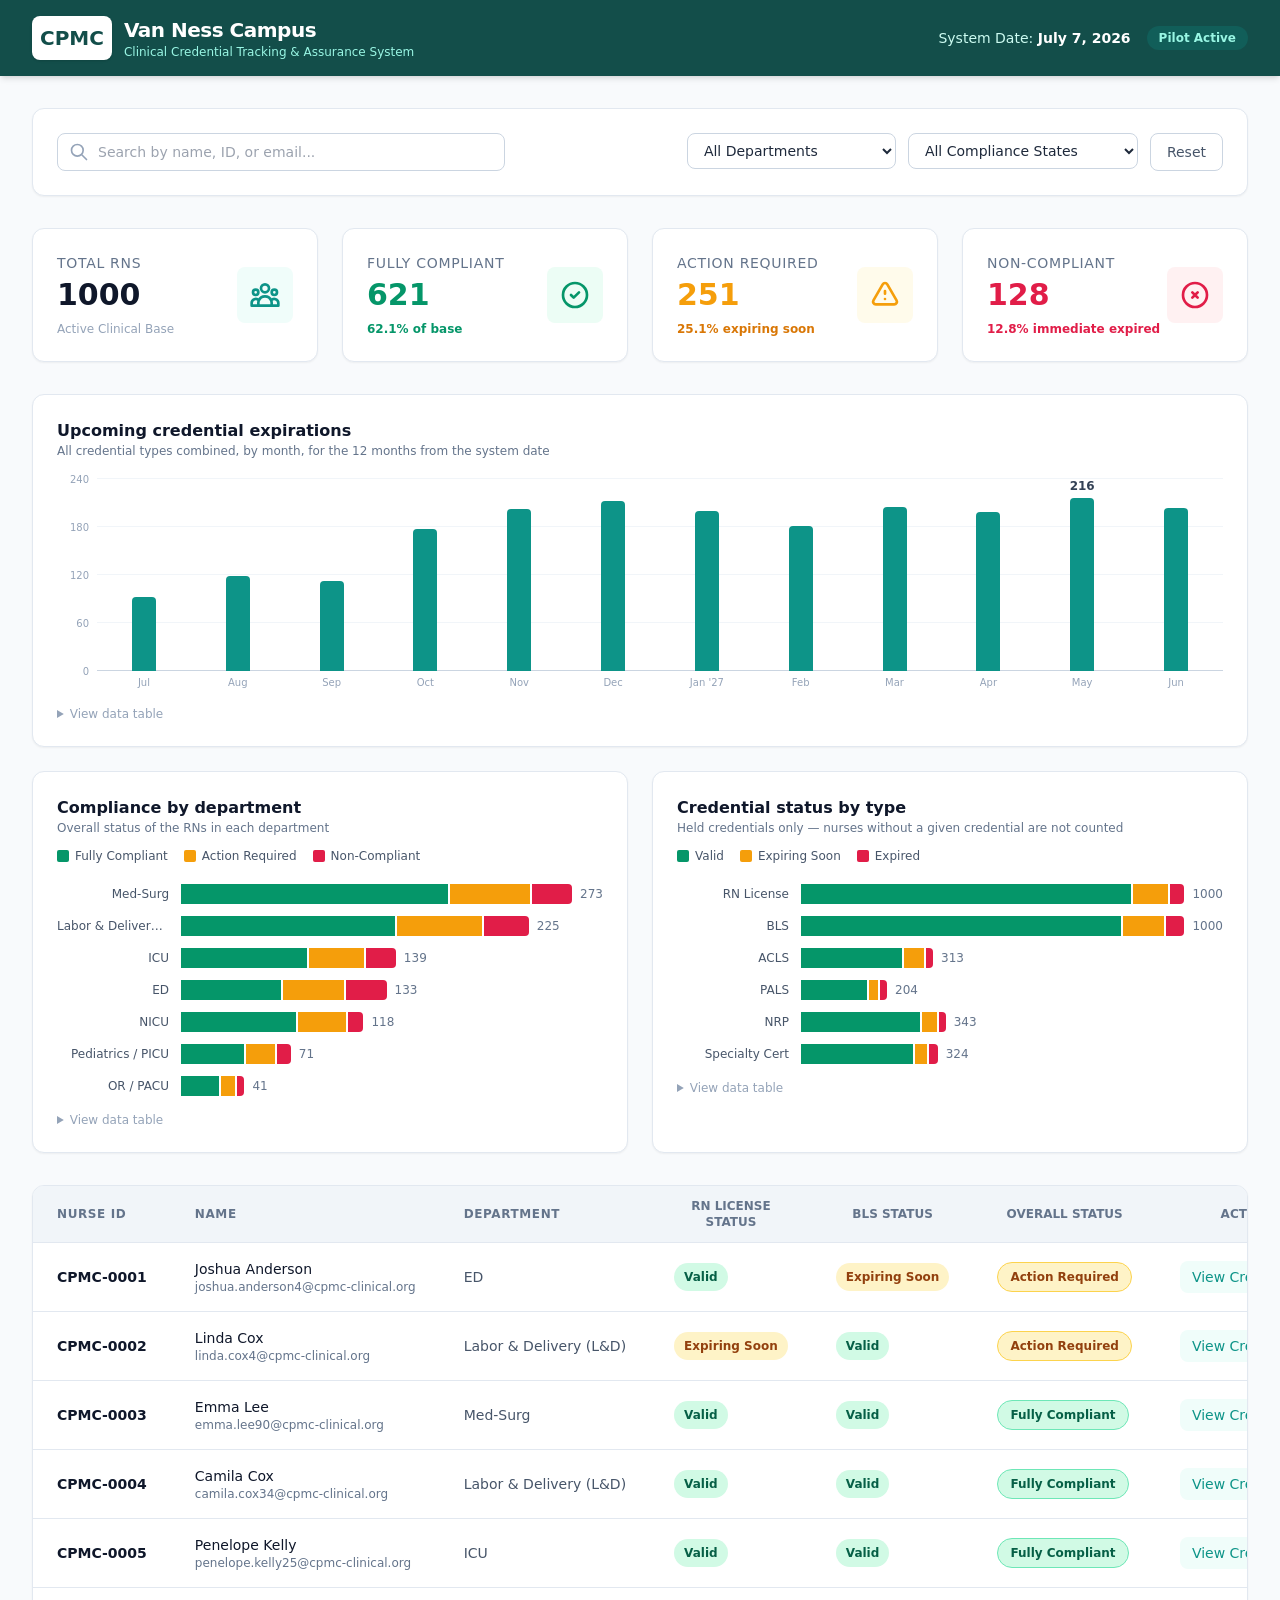
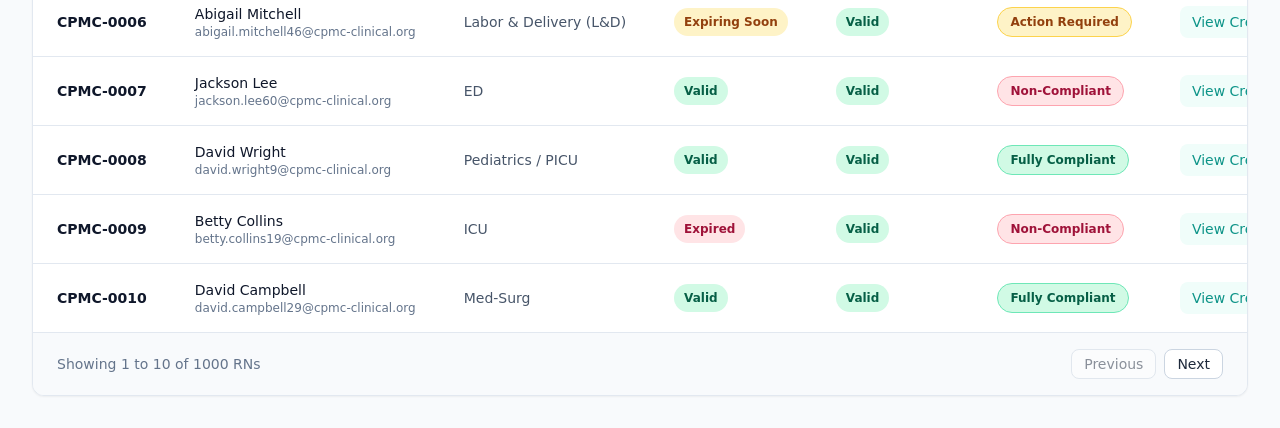
==== commit 866ba2a7: "Re-theme dashboard in teal and add compliance charts - Recolor the UI from indigo to teal (header, f" ====
--- a/dashboard/index.html
+++ b/dashboard/index.html
@@ -5,7 +5,7 @@
     <meta name="viewport" content="width=device-width, initial-scale=1.0">
     <title>CPMC Van Ness - Nurse Credential Tracking Dashboard</title>
     <!-- Tailwind CSS v3.4.17 (precompiled and inlined; no network dependency) -->
-    <style>*,:after,:before{--tw-border-spacing-x:0;--tw-border-spacing-y:0;--tw-translate-x:0;--tw-translate-y:0;--tw-rotate:0;--tw-skew-x:0;--tw-skew-y:0;--tw-scale-x:1;--tw-scale-y:1;--tw-pan-x: ;--tw-pan-y: ;--tw-pinch-zoom: ;--tw-scroll-snap-strictness:proximity;--tw-gradient-from-position: ;--tw-gradient-via-position: ;--tw-gradient-to-position: ;--tw-ordinal: ;--tw-slashed-zero: ;--tw-numeric-figure: ;--tw-numeric-spacing: ;--tw-numeric-fraction: ;--tw-ring-inset: ;--tw-ring-offset-width:0px;--tw-ring-offset-color:#fff;--tw-ring-color:rgba(59,130,246,.5);--tw-ring-offset-shadow:0 0 #0000;--tw-ring-shadow:0 0 #0000;--tw-shadow:0 0 #0000;--tw-shadow-colored:0 0 #0000;--tw-blur: ;--tw-brightness: ;--tw-contrast: ;--tw-grayscale: ;--tw-hue-rotate: ;--tw-invert: ;--tw-saturate: ;--tw-sepia: ;--tw-drop-shadow: ;--tw-backdrop-blur: ;--tw-backdrop-brightness: ;--tw-backdrop-contrast: ;--tw-backdrop-grayscale: ;--tw-backdrop-hue-rotate: ;--tw-backdrop-invert: ;--tw-backdrop-opacity: ;--tw-backdrop-saturate: ;--tw-backdrop-sepia: ;--tw-contain-size: ;--tw-contain-layout: ;--tw-contain-paint: ;--tw-contain-style: }::backdrop{--tw-border-spacing-x:0;--tw-border-spacing-y:0;--tw-translate-x:0;--tw-translate-y:0;--tw-rotate:0;--tw-skew-x:0;--tw-skew-y:0;--tw-scale-x:1;--tw-scale-y:1;--tw-pan-x: ;--tw-pan-y: ;--tw-pinch-zoom: ;--tw-scroll-snap-strictness:proximity;--tw-gradient-from-position: ;--tw-gradient-via-position: ;--tw-gradient-to-position: ;--tw-ordinal: ;--tw-slashed-zero: ;--tw-numeric-figure: ;--tw-numeric-spacing: ;--tw-numeric-fraction: ;--tw-ring-inset: ;--tw-ring-offset-width:0px;--tw-ring-offset-color:#fff;--tw-ring-color:rgba(59,130,246,.5);--tw-ring-offset-shadow:0 0 #0000;--tw-ring-shadow:0 0 #0000;--tw-shadow:0 0 #0000;--tw-shadow-colored:0 0 #0000;--tw-blur: ;--tw-brightness: ;--tw-contrast: ;--tw-grayscale: ;--tw-hue-rotate: ;--tw-invert: ;--tw-saturate: ;--tw-sepia: ;--tw-drop-shadow: ;--tw-backdrop-blur: ;--tw-backdrop-brightness: ;--tw-backdrop-contrast: ;--tw-backdrop-grayscale: ;--tw-backdrop-hue-rotate: ;--tw-backdrop-invert: ;--tw-backdrop-opacity: ;--tw-backdrop-saturate: ;--tw-backdrop-sepia: ;--tw-contain-size: ;--tw-contain-layout: ;--tw-contain-paint: ;--tw-contain-style: }/*! tailwindcss v3.4.17 | MIT License | https://tailwindcss.com*/*,:after,:before{box-sizing:border-box;border:0 solid #e5e7eb}:after,:before{--tw-content:""}:host,html{line-height:1.5;-webkit-text-size-adjust:100%;-moz-tab-size:4;-o-tab-size:4;tab-size:4;font-family:ui-sans-serif,system-ui,sans-serif,Apple Color Emoji,Segoe UI Emoji,Segoe UI Symbol,Noto Color Emoji;font-feature-settings:normal;font-variation-settings:normal;-webkit-tap-highlight-color:transparent}body{margin:0;line-height:inherit}hr{height:0;color:inherit;border-top-width:1px}abbr:where([title]){-webkit-text-decoration:underline dotted;text-decoration:underline dotted}h1,h2,h3,h4,h5,h6{font-size:inherit;font-weight:inherit}a{color:inherit;text-decoration:inherit}b,strong{font-weight:bolder}code,kbd,pre,samp{font-family:ui-monospace,SFMono-Regular,Menlo,Monaco,Consolas,Liberation Mono,Courier New,monospace;font-feature-settings:normal;font-variation-settings:normal;font-size:1em}small{font-size:80%}sub,sup{font-size:75%;line-height:0;position:relative;vertical-align:baseline}sub{bottom:-.25em}sup{top:-.5em}table{text-indent:0;border-color:inherit;border-collapse:collapse}button,input,optgroup,select,textarea{font-family:inherit;font-feature-settings:inherit;font-variation-settings:inherit;font-size:100%;font-weight:inherit;line-height:inherit;letter-spacing:inherit;color:inherit;margin:0;padding:0}button,select{text-transform:none}button,input:where([type=button]),input:where([type=reset]),input:where([type=submit]){-webkit-appearance:button;background-color:transparent;background-image:none}:-moz-focusring{outline:auto}:-moz-ui-invalid{box-shadow:none}progress{vertical-align:baseline}::-webkit-inner-spin-button,::-webkit-outer-spin-button{height:auto}[type=search]{-webkit-appearance:textfield;outline-offset:-2px}::-webkit-search-decoration{-webkit-appearance:none}::-webkit-file-upload-button{-webkit-appearance:button;font:inherit}summary{display:list-item}blockquote,dd,dl,figure,h1,h2,h3,h4,h5,h6,hr,p,pre{margin:0}fieldset{margin:0}fieldset,legend{padding:0}menu,ol,ul{list-style:none;margin:0;padding:0}dialog{padding:0}textarea{resize:vertical}input::-moz-placeholder,textarea::-moz-placeholder{opacity:1;color:#9ca3af}input::placeholder,textarea::placeholder{opacity:1;color:#9ca3af}[role=button],button{cursor:pointer}:disabled{cursor:default}audio,canvas,embed,iframe,img,object,svg,video{display:block;vertical-align:middle}img,video{max-width:100%;height:auto}[hidden]:where(:not([hidden=until-found])){display:none}.fixed{position:fixed}.absolute{position:absolute}.relative{position:relative}.inset-0{inset:0}.inset-y-0{top:0;bottom:0}.left-0{left:0}.z-50{z-index:50}.mx-auto{margin-left:auto;margin-right:auto}.mb-3{margin-bottom:.75rem}.mb-8{margin-bottom:2rem}.mt-1{margin-top:.25rem}.mt-2{margin-top:.5rem}.block{display:block}.inline-block{display:inline-block}.flex{display:flex}.inline-flex{display:inline-flex}.table{display:table}.grid{display:grid}.h-12{height:3rem}.h-5{height:1.25rem}.h-6{height:1.5rem}.h-8{height:2rem}.min-h-screen{min-height:100vh}.w-12{width:3rem}.w-5{width:1.25rem}.w-6{width:1.5rem}.w-8{width:2rem}.w-full{width:100%}.min-w-full{min-width:100%}.max-w-7xl{max-width:80rem}.max-w-md{max-width:28rem}.flex-grow{flex-grow:1}.transform{transform:translate(var(--tw-translate-x),var(--tw-translate-y)) rotate(var(--tw-rotate)) skewX(var(--tw-skew-x)) skewY(var(--tw-skew-y)) scaleX(var(--tw-scale-x)) scaleY(var(--tw-scale-y))}.grid-cols-1{grid-template-columns:repeat(1,minmax(0,1fr))}.grid-cols-2{grid-template-columns:repeat(2,minmax(0,1fr))}.flex-col{flex-direction:column}.flex-wrap{flex-wrap:wrap}.items-center{align-items:center}.justify-end{justify-content:flex-end}.justify-center{justify-content:center}.justify-between{justify-content:space-between}.gap-3{gap:.75rem}.gap-4{gap:1rem}.gap-6{gap:1.5rem}.space-x-2>:not([hidden])~:not([hidden]){--tw-space-x-reverse:0;margin-right:calc(.5rem*var(--tw-space-x-reverse));margin-left:calc(.5rem*(1 - var(--tw-space-x-reverse)))}.space-x-3>:not([hidden])~:not([hidden]){--tw-space-x-reverse:0;margin-right:calc(.75rem*var(--tw-space-x-reverse));margin-left:calc(.75rem*(1 - var(--tw-space-x-reverse)))}.space-x-4>:not([hidden])~:not([hidden]){--tw-space-x-reverse:0;margin-right:calc(1rem*var(--tw-space-x-reverse));margin-left:calc(1rem*(1 - var(--tw-space-x-reverse)))}.space-y-3>:not([hidden])~:not([hidden]){--tw-space-y-reverse:0;margin-top:calc(.75rem*(1 - var(--tw-space-y-reverse)));margin-bottom:calc(.75rem*var(--tw-space-y-reverse))}.space-y-4>:not([hidden])~:not([hidden]){--tw-space-y-reverse:0;margin-top:calc(1rem*(1 - var(--tw-space-y-reverse)));margin-bottom:calc(1rem*var(--tw-space-y-reverse))}.space-y-6>:not([hidden])~:not([hidden]){--tw-space-y-reverse:0;margin-top:calc(1.5rem*(1 - var(--tw-space-y-reverse)));margin-bottom:calc(1.5rem*var(--tw-space-y-reverse))}.divide-y>:not([hidden])~:not([hidden]){--tw-divide-y-reverse:0;border-top-width:calc(1px*(1 - var(--tw-divide-y-reverse)));border-bottom-width:calc(1px*var(--tw-divide-y-reverse))}.divide-slate-200>:not([hidden])~:not([hidden]){--tw-divide-opacity:1;border-color:rgb(226 232 240/var(--tw-divide-opacity,1))}.overflow-hidden{overflow:hidden}.overflow-x-auto{overflow-x:auto}.overflow-y-auto{overflow-y:auto}.whitespace-nowrap{white-space:nowrap}.rounded-2xl{border-radius:1rem}.rounded-full{border-radius:9999px}.rounded-lg{border-radius:.5rem}.rounded-xl{border-radius:.75rem}.border{border-width:1px}.border-b{border-bottom-width:1px}.border-t{border-top-width:1px}.border-amber-300{--tw-border-opacity:1;border-color:rgb(252 211 77/var(--tw-border-opacity,1))}.border-emerald-300{--tw-border-opacity:1;border-color:rgb(110 231 183/var(--tw-border-opacity,1))}.border-rose-300{--tw-border-opacity:1;border-color:rgb(253 164 175/var(--tw-border-opacity,1))}.border-slate-200{--tw-border-opacity:1;border-color:rgb(226 232 240/var(--tw-border-opacity,1))}.border-slate-300{--tw-border-opacity:1;border-color:rgb(203 213 225/var(--tw-border-opacity,1))}.bg-amber-100{--tw-bg-opacity:1;background-color:rgb(254 243 199/var(--tw-bg-opacity,1))}.bg-amber-50{--tw-bg-opacity:1;background-color:rgb(255 251 235/var(--tw-bg-opacity,1))}.bg-emerald-100{--tw-bg-opacity:1;background-color:rgb(209 250 229/var(--tw-bg-opacity,1))}.bg-emerald-50{--tw-bg-opacity:1;background-color:rgb(236 253 245/var(--tw-bg-opacity,1))}.bg-indigo-50{--tw-bg-opacity:1;background-color:rgb(238 242 255/var(--tw-bg-opacity,1))}.bg-indigo-600{--tw-bg-opacity:1;background-color:rgb(79 70 229/var(--tw-bg-opacity,1))}.bg-indigo-800{--tw-bg-opacity:1;background-color:rgb(55 48 163/var(--tw-bg-opacity,1))}.bg-indigo-900{--tw-bg-opacity:1;background-color:rgb(49 46 129/var(--tw-bg-opacity,1))}.bg-rose-100{--tw-bg-opacity:1;background-color:rgb(255 228 230/var(--tw-bg-opacity,1))}.bg-rose-50{--tw-bg-opacity:1;background-color:rgb(255 241 242/var(--tw-bg-opacity,1))}.bg-slate-100{--tw-bg-opacity:1;background-color:rgb(241 245 249/var(--tw-bg-opacity,1))}.bg-slate-50{--tw-bg-opacity:1;background-color:rgb(248 250 252/var(--tw-bg-opacity,1))}.bg-white{--tw-bg-opacity:1;background-color:rgb(255 255 255/var(--tw-bg-opacity,1))}.p-2{padding:.5rem}.p-3{padding:.75rem}.p-3\.5{padding:.875rem}.p-4{padding:1rem}.p-6{padding:1.5rem}.px-2\.5{padding-left:.625rem;padding-right:.625rem}.px-3{padding-left:.75rem;padding-right:.75rem}.px-4{padding-left:1rem;padding-right:1rem}.px-6{padding-left:1.5rem;padding-right:1.5rem}.py-1{padding-top:.25rem;padding-bottom:.25rem}.py-1\.5{padding-top:.375rem;padding-bottom:.375rem}.py-12{padding-top:3rem;padding-bottom:3rem}.py-2{padding-top:.5rem;padding-bottom:.5rem}.py-3{padding-top:.75rem;padding-bottom:.75rem}.py-4{padding-top:1rem;padding-bottom:1rem}.py-8{padding-top:2rem;padding-bottom:2rem}.pl-10{padding-left:2.5rem}.pl-3{padding-left:.75rem}.pr-4{padding-right:1rem}.text-left{text-align:left}.text-center{text-align:center}.text-right{text-align:right}.font-sans{font-family:ui-sans-serif,system-ui,sans-serif,Apple Color Emoji,Segoe UI Emoji,Segoe UI Symbol,Noto Color Emoji}.text-3xl{font-size:1.875rem;line-height:2.25rem}.text-lg{font-size:1.125rem;line-height:1.75rem}.text-sm{font-size:.875rem;line-height:1.25rem}.text-xl{font-size:1.25rem;line-height:1.75rem}.text-xs{font-size:.75rem;line-height:1rem}.font-bold{font-weight:700}.font-extrabold{font-weight:800}.font-medium{font-weight:500}.font-semibold{font-weight:600}.uppercase{text-transform:uppercase}.leading-5{line-height:1.25rem}.tracking-tight{letter-spacing:-.025em}.tracking-wider{letter-spacing:.05em}.text-amber-500{--tw-text-opacity:1;color:rgb(245 158 11/var(--tw-text-opacity,1))}.text-amber-600{--tw-text-opacity:1;color:rgb(217 119 6/var(--tw-text-opacity,1))}.text-amber-800{--tw-text-opacity:1;color:rgb(146 64 14/var(--tw-text-opacity,1))}.text-emerald-600{--tw-text-opacity:1;color:rgb(5 150 105/var(--tw-text-opacity,1))}.text-emerald-800{--tw-text-opacity:1;color:rgb(6 95 70/var(--tw-text-opacity,1))}.text-indigo-100{--tw-text-opacity:1;color:rgb(224 231 255/var(--tw-text-opacity,1))}.text-indigo-200{--tw-text-opacity:1;color:rgb(199 210 254/var(--tw-text-opacity,1))}.text-indigo-600{--tw-text-opacity:1;color:rgb(79 70 229/var(--tw-text-opacity,1))}.text-indigo-900{--tw-text-opacity:1;color:rgb(49 46 129/var(--tw-text-opacity,1))}.text-rose-600{--tw-text-opacity:1;color:rgb(225 29 72/var(--tw-text-opacity,1))}.text-rose-800{--tw-text-opacity:1;color:rgb(159 18 57/var(--tw-text-opacity,1))}.text-slate-400{--tw-text-opacity:1;color:rgb(148 163 184/var(--tw-text-opacity,1))}.text-slate-500{--tw-text-opacity:1;color:rgb(100 116 139/var(--tw-text-opacity,1))}.text-slate-600{--tw-text-opacity:1;color:rgb(71 85 105/var(--tw-text-opacity,1))}.text-slate-800{--tw-text-opacity:1;color:rgb(30 41 59/var(--tw-text-opacity,1))}.text-slate-900{--tw-text-opacity:1;color:rgb(15 23 42/var(--tw-text-opacity,1))}.text-white{--tw-text-opacity:1;color:rgb(255 255 255/var(--tw-text-opacity,1))}.shadow{--tw-shadow:0 1px 3px 0 rgba(0,0,0,.1),0 1px 2px -1px rgba(0,0,0,.1);--tw-shadow-colored:0 1px 3px 0 var(--tw-shadow-color),0 1px 2px -1px var(--tw-shadow-color)}.shadow,.shadow-md{box-shadow:var(--tw-ring-offset-shadow,0 0 #0000),var(--tw-ring-shadow,0 0 #0000),var(--tw-shadow)}.shadow-md{--tw-shadow:0 4px 6px -1px rgba(0,0,0,.1),0 2px 4px -2px rgba(0,0,0,.1);--tw-shadow-colored:0 4px 6px -1px var(--tw-shadow-color),0 2px 4px -2px var(--tw-shadow-color)}.shadow-sm{--tw-shadow:0 1px 2px 0 rgba(0,0,0,.05);--tw-shadow-colored:0 1px 2px 0 var(--tw-shadow-color)}.shadow-sm,.shadow-xl{box-shadow:var(--tw-ring-offset-shadow,0 0 #0000),var(--tw-ring-shadow,0 0 #0000),var(--tw-shadow)}.shadow-xl{--tw-shadow:0 20px 25px -5px rgba(0,0,0,.1),0 8px 10px -6px rgba(0,0,0,.1);--tw-shadow-colored:0 20px 25px -5px var(--tw-shadow-color),0 8px 10px -6px var(--tw-shadow-color)}.filter{filter:var(--tw-blur) var(--tw-brightness) var(--tw-contrast) var(--tw-grayscale) var(--tw-hue-rotate) var(--tw-invert) var(--tw-saturate) var(--tw-sepia) var(--tw-drop-shadow)}.transition{transition-property:color,background-color,border-color,text-decoration-color,fill,stroke,opacity,box-shadow,transform,filter,-webkit-backdrop-filter;transition-property:color,background-color,border-color,text-decoration-color,fill,stroke,opacity,box-shadow,transform,filter,backdrop-filter;transition-property:color,background-color,border-color,text-decoration-color,fill,stroke,opacity,box-shadow,transform,filter,backdrop-filter,-webkit-backdrop-filter;transition-timing-function:cubic-bezier(.4,0,.2,1);transition-duration:.15s}.transition-all{transition-property:all;transition-timing-function:cubic-bezier(.4,0,.2,1)}.duration-150,.transition-all{transition-duration:.15s}.hover\:bg-indigo-100:hover{--tw-bg-opacity:1;background-color:rgb(224 231 255/var(--tw-bg-opacity,1))}.hover\:bg-indigo-700:hover{--tw-bg-opacity:1;background-color:rgb(67 56 202/var(--tw-bg-opacity,1))}.hover\:bg-slate-100:hover{--tw-bg-opacity:1;background-color:rgb(241 245 249/var(--tw-bg-opacity,1))}.hover\:bg-slate-50:hover{--tw-bg-opacity:1;background-color:rgb(248 250 252/var(--tw-bg-opacity,1))}.hover\:text-indigo-900:hover{--tw-text-opacity:1;color:rgb(49 46 129/var(--tw-text-opacity,1))}.hover\:text-white:hover{--tw-text-opacity:1;color:rgb(255 255 255/var(--tw-text-opacity,1))}.focus\:border-indigo-500:focus{--tw-border-opacity:1;border-color:rgb(99 102 241/var(--tw-border-opacity,1))}.focus\:outline-none:focus{outline:2px solid transparent;outline-offset:2px}.focus\:ring-2:focus{--tw-ring-offset-shadow:var(--tw-ring-inset) 0 0 0 var(--tw-ring-offset-width) var(--tw-ring-offset-color);--tw-ring-shadow:var(--tw-ring-inset) 0 0 0 calc(2px + var(--tw-ring-offset-width)) var(--tw-ring-color);box-shadow:var(--tw-ring-offset-shadow),var(--tw-ring-shadow),var(--tw-shadow,0 0 #0000)}.focus\:ring-indigo-500:focus{--tw-ring-opacity:1;--tw-ring-color:rgb(99 102 241/var(--tw-ring-opacity,1))}.disabled\:opacity-50:disabled{opacity:.5}@media (min-width:640px){.sm\:my-8{margin-top:2rem;margin-bottom:2rem}.sm\:w-full{width:100%}.sm\:max-w-2xl{max-width:42rem}.sm\:px-6{padding-left:1.5rem;padding-right:1.5rem}.sm\:align-middle{vertical-align:middle}}@media (min-width:768px){.md\:flex{display:flex}.md\:grid-cols-4{grid-template-columns:repeat(4,minmax(0,1fr))}.md\:items-center{align-items:center}.md\:justify-between{justify-content:space-between}.md\:space-x-4>:not([hidden])~:not([hidden]){--tw-space-x-reverse:0;margin-right:calc(1rem*var(--tw-space-x-reverse));margin-left:calc(1rem*(1 - var(--tw-space-x-reverse)))}.md\:space-y-0>:not([hidden])~:not([hidden]){--tw-space-y-reverse:0;margin-top:calc(0px*(1 - var(--tw-space-y-reverse)));margin-bottom:calc(0px*var(--tw-space-y-reverse))}}@media (min-width:1024px){.lg\:px-8{padding-left:2rem;padding-right:2rem}}</style>
+    <style>*,:after,:before{--tw-border-spacing-x:0;--tw-border-spacing-y:0;--tw-translate-x:0;--tw-translate-y:0;--tw-rotate:0;--tw-skew-x:0;--tw-skew-y:0;--tw-scale-x:1;--tw-scale-y:1;--tw-pan-x: ;--tw-pan-y: ;--tw-pinch-zoom: ;--tw-scroll-snap-strictness:proximity;--tw-gradient-from-position: ;--tw-gradient-via-position: ;--tw-gradient-to-position: ;--tw-ordinal: ;--tw-slashed-zero: ;--tw-numeric-figure: ;--tw-numeric-spacing: ;--tw-numeric-fraction: ;--tw-ring-inset: ;--tw-ring-offset-width:0px;--tw-ring-offset-color:#fff;--tw-ring-color:rgba(59,130,246,.5);--tw-ring-offset-shadow:0 0 #0000;--tw-ring-shadow:0 0 #0000;--tw-shadow:0 0 #0000;--tw-shadow-colored:0 0 #0000;--tw-blur: ;--tw-brightness: ;--tw-contrast: ;--tw-grayscale: ;--tw-hue-rotate: ;--tw-invert: ;--tw-saturate: ;--tw-sepia: ;--tw-drop-shadow: ;--tw-backdrop-blur: ;--tw-backdrop-brightness: ;--tw-backdrop-contrast: ;--tw-backdrop-grayscale: ;--tw-backdrop-hue-rotate: ;--tw-backdrop-invert: ;--tw-backdrop-opacity: ;--tw-backdrop-saturate: ;--tw-backdrop-sepia: ;--tw-contain-size: ;--tw-contain-layout: ;--tw-contain-paint: ;--tw-contain-style: }::backdrop{--tw-border-spacing-x:0;--tw-border-spacing-y:0;--tw-translate-x:0;--tw-translate-y:0;--tw-rotate:0;--tw-skew-x:0;--tw-skew-y:0;--tw-scale-x:1;--tw-scale-y:1;--tw-pan-x: ;--tw-pan-y: ;--tw-pinch-zoom: ;--tw-scroll-snap-strictness:proximity;--tw-gradient-from-position: ;--tw-gradient-via-position: ;--tw-gradient-to-position: ;--tw-ordinal: ;--tw-slashed-zero: ;--tw-numeric-figure: ;--tw-numeric-spacing: ;--tw-numeric-fraction: ;--tw-ring-inset: ;--tw-ring-offset-width:0px;--tw-ring-offset-color:#fff;--tw-ring-color:rgba(59,130,246,.5);--tw-ring-offset-shadow:0 0 #0000;--tw-ring-shadow:0 0 #0000;--tw-shadow:0 0 #0000;--tw-shadow-colored:0 0 #0000;--tw-blur: ;--tw-brightness: ;--tw-contrast: ;--tw-grayscale: ;--tw-hue-rotate: ;--tw-invert: ;--tw-saturate: ;--tw-sepia: ;--tw-drop-shadow: ;--tw-backdrop-blur: ;--tw-backdrop-brightness: ;--tw-backdrop-contrast: ;--tw-backdrop-grayscale: ;--tw-backdrop-hue-rotate: ;--tw-backdrop-invert: ;--tw-backdrop-opacity: ;--tw-backdrop-saturate: ;--tw-backdrop-sepia: ;--tw-contain-size: ;--tw-contain-layout: ;--tw-contain-paint: ;--tw-contain-style: }/*! tailwindcss v3.4.17 | MIT License | https://tailwindcss.com*/*,:after,:before{box-sizing:border-box;border:0 solid #e5e7eb}:after,:before{--tw-content:""}:host,html{line-height:1.5;-webkit-text-size-adjust:100%;-moz-tab-size:4;-o-tab-size:4;tab-size:4;font-family:ui-sans-serif,system-ui,sans-serif,Apple Color Emoji,Segoe UI Emoji,Segoe UI Symbol,Noto Color Emoji;font-feature-settings:normal;font-variation-settings:normal;-webkit-tap-highlight-color:transparent}body{margin:0;line-height:inherit}hr{height:0;color:inherit;border-top-width:1px}abbr:where([title]){-webkit-text-decoration:underline dotted;text-decoration:underline dotted}h1,h2,h3,h4,h5,h6{font-size:inherit;font-weight:inherit}a{color:inherit;text-decoration:inherit}b,strong{font-weight:bolder}code,kbd,pre,samp{font-family:ui-monospace,SFMono-Regular,Menlo,Monaco,Consolas,Liberation Mono,Courier New,monospace;font-feature-settings:normal;font-variation-settings:normal;font-size:1em}small{font-size:80%}sub,sup{font-size:75%;line-height:0;position:relative;vertical-align:baseline}sub{bottom:-.25em}sup{top:-.5em}table{text-indent:0;border-color:inherit;border-collapse:collapse}button,input,optgroup,select,textarea{font-family:inherit;font-feature-settings:inherit;font-variation-settings:inherit;font-size:100%;font-weight:inherit;line-height:inherit;letter-spacing:inherit;color:inherit;margin:0;padding:0}button,select{text-transform:none}button,input:where([type=button]),input:where([type=reset]),input:where([type=submit]){-webkit-appearance:button;background-color:transparent;background-image:none}:-moz-focusring{outline:auto}:-moz-ui-invalid{box-shadow:none}progress{vertical-align:baseline}::-webkit-inner-spin-button,::-webkit-outer-spin-button{height:auto}[type=search]{-webkit-appearance:textfield;outline-offset:-2px}::-webkit-search-decoration{-webkit-appearance:none}::-webkit-file-upload-button{-webkit-appearance:button;font:inherit}summary{display:list-item}blockquote,dd,dl,figure,h1,h2,h3,h4,h5,h6,hr,p,pre{margin:0}fieldset{margin:0}fieldset,legend{padding:0}menu,ol,ul{list-style:none;margin:0;padding:0}dialog{padding:0}textarea{resize:vertical}input::-moz-placeholder,textarea::-moz-placeholder{opacity:1;color:#9ca3af}input::placeholder,textarea::placeholder{opacity:1;color:#9ca3af}[role=button],button{cursor:pointer}:disabled{cursor:default}audio,canvas,embed,iframe,img,object,svg,video{display:block;vertical-align:middle}img,video{max-width:100%;height:auto}[hidden]:where(:not([hidden=until-found])){display:none}.pointer-events-none{pointer-events:none}.visible{visibility:visible}.collapse{visibility:collapse}.fixed{position:fixed}.absolute{position:absolute}.relative{position:relative}.inset-0{inset:0}.inset-y-0{top:0;bottom:0}.-top-5{top:-1.25rem}.left-0{left:0}.left-1\/2{left:50%}.right-0{right:0}.right-2{right:.5rem}.z-20{z-index:20}.z-50{z-index:50}.mx-auto{margin-left:auto;margin-right:auto}.mb-3{margin-bottom:.75rem}.mb-8{margin-bottom:2rem}.mr-\[2px\]{margin-right:2px}.mt-0\.5{margin-top:.125rem}.mt-1{margin-top:.25rem}.mt-2{margin-top:.5rem}.mt-3{margin-top:.75rem}.mt-4{margin-top:1rem}.mt-5{margin-top:1.25rem}.block{display:block}.inline-block{display:inline-block}.inline{display:inline}.flex{display:flex}.inline-flex{display:inline-flex}.table{display:table}.grid{display:grid}.hidden{display:none}.h-0\.5{height:.125rem}.h-12{height:3rem}.h-3{height:.75rem}.h-40{height:10rem}.h-48{height:12rem}.h-5{height:1.25rem}.h-6{height:1.5rem}.h-8{height:2rem}.h-full{height:100%}.min-h-screen{min-height:100vh}.w-10{width:2.5rem}.w-12{width:3rem}.w-28{width:7rem}.w-3{width:.75rem}.w-5{width:1.25rem}.w-6{width:1.5rem}.w-8{width:2rem}.w-full{width:100%}.min-w-0{min-width:0}.min-w-full{min-width:100%}.max-w-7xl{max-width:80rem}.max-w-md{max-width:28rem}.max-w-sm{max-width:24rem}.flex-1{flex:1 1 0%}.shrink-0{flex-shrink:0}.flex-grow{flex-grow:1}.-translate-x-1\/2{--tw-translate-x:-50%}.-translate-x-1\/2,.-translate-y-full{transform:translate(var(--tw-translate-x),var(--tw-translate-y)) rotate(var(--tw-rotate)) skewX(var(--tw-skew-x)) skewY(var(--tw-skew-y)) scaleX(var(--tw-scale-x)) scaleY(var(--tw-scale-y))}.-translate-y-full{--tw-translate-y:-100%}.translate-y-1\/2{--tw-translate-y:50%}.transform,.translate-y-1\/2{transform:translate(var(--tw-translate-x),var(--tw-translate-y)) rotate(var(--tw-rotate)) skewX(var(--tw-skew-x)) skewY(var(--tw-skew-y)) scaleX(var(--tw-scale-x)) scaleY(var(--tw-scale-y))}.cursor-pointer{cursor:pointer}.select-none{-webkit-user-select:none;-moz-user-select:none;user-select:none}.grid-cols-1{grid-template-columns:repeat(1,minmax(0,1fr))}.grid-cols-2{grid-template-columns:repeat(2,minmax(0,1fr))}.flex-col{flex-direction:column}.flex-wrap{flex-wrap:wrap}.items-end{align-items:flex-end}.items-center{align-items:center}.justify-end{justify-content:flex-end}.justify-center{justify-content:center}.justify-between{justify-content:space-between}.gap-1\.5{gap:.375rem}.gap-2{gap:.5rem}.gap-3{gap:.75rem}.gap-4{gap:1rem}.gap-6{gap:1.5rem}.gap-x-4{-moz-column-gap:1rem;column-gap:1rem}.gap-y-1{row-gap:.25rem}.space-x-2>:not([hidden])~:not([hidden]){--tw-space-x-reverse:0;margin-right:calc(.5rem*var(--tw-space-x-reverse));margin-left:calc(.5rem*(1 - var(--tw-space-x-reverse)))}.space-x-3>:not([hidden])~:not([hidden]){--tw-space-x-reverse:0;margin-right:calc(.75rem*var(--tw-space-x-reverse));margin-left:calc(.75rem*(1 - var(--tw-space-x-reverse)))}.space-x-4>:not([hidden])~:not([hidden]){--tw-space-x-reverse:0;margin-right:calc(1rem*var(--tw-space-x-reverse));margin-left:calc(1rem*(1 - var(--tw-space-x-reverse)))}.space-y-3>:not([hidden])~:not([hidden]){--tw-space-y-reverse:0;margin-top:calc(.75rem*(1 - var(--tw-space-y-reverse)));margin-bottom:calc(.75rem*var(--tw-space-y-reverse))}.space-y-4>:not([hidden])~:not([hidden]){--tw-space-y-reverse:0;margin-top:calc(1rem*(1 - var(--tw-space-y-reverse)));margin-bottom:calc(1rem*var(--tw-space-y-reverse))}.space-y-6>:not([hidden])~:not([hidden]){--tw-space-y-reverse:0;margin-top:calc(1.5rem*(1 - var(--tw-space-y-reverse)));margin-bottom:calc(1.5rem*var(--tw-space-y-reverse))}.divide-y>:not([hidden])~:not([hidden]){--tw-divide-y-reverse:0;border-top-width:calc(1px*(1 - var(--tw-divide-y-reverse)));border-bottom-width:calc(1px*var(--tw-divide-y-reverse))}.divide-slate-200>:not([hidden])~:not([hidden]){--tw-divide-opacity:1;border-color:rgb(226 232 240/var(--tw-divide-opacity,1))}.overflow-hidden{overflow:hidden}.overflow-x-auto{overflow-x:auto}.overflow-y-auto{overflow-y:auto}.truncate{overflow:hidden;text-overflow:ellipsis}.truncate,.whitespace-nowrap{white-space:nowrap}.rounded-2xl{border-radius:1rem}.rounded-full{border-radius:9999px}.rounded-lg{border-radius:.5rem}.rounded-sm{border-radius:.125rem}.rounded-xl{border-radius:.75rem}.rounded-r{border-bottom-right-radius:.25rem}.rounded-r,.rounded-t{border-top-right-radius:.25rem}.rounded-t{border-top-left-radius:.25rem}.border{border-width:1px}.border-t{border-top-width:1px}.border-amber-300{--tw-border-opacity:1;border-color:rgb(252 211 77/var(--tw-border-opacity,1))}.border-emerald-300{--tw-border-opacity:1;border-color:rgb(110 231 183/var(--tw-border-opacity,1))}.border-rose-300{--tw-border-opacity:1;border-color:rgb(253 164 175/var(--tw-border-opacity,1))}.border-slate-100{--tw-border-opacity:1;border-color:rgb(241 245 249/var(--tw-border-opacity,1))}.border-slate-200{--tw-border-opacity:1;border-color:rgb(226 232 240/var(--tw-border-opacity,1))}.border-slate-300{--tw-border-opacity:1;border-color:rgb(203 213 225/var(--tw-border-opacity,1))}.bg-amber-100{--tw-bg-opacity:1;background-color:rgb(254 243 199/var(--tw-bg-opacity,1))}.bg-amber-50{--tw-bg-opacity:1;background-color:rgb(255 251 235/var(--tw-bg-opacity,1))}.bg-emerald-100{--tw-bg-opacity:1;background-color:rgb(209 250 229/var(--tw-bg-opacity,1))}.bg-emerald-50{--tw-bg-opacity:1;background-color:rgb(236 253 245/var(--tw-bg-opacity,1))}.bg-rose-100{--tw-bg-opacity:1;background-color:rgb(255 228 230/var(--tw-bg-opacity,1))}.bg-rose-50{--tw-bg-opacity:1;background-color:rgb(255 241 242/var(--tw-bg-opacity,1))}.bg-slate-100{--tw-bg-opacity:1;background-color:rgb(241 245 249/var(--tw-bg-opacity,1))}.bg-slate-50{--tw-bg-opacity:1;background-color:rgb(248 250 252/var(--tw-bg-opacity,1))}.bg-slate-900{--tw-bg-opacity:1;background-color:rgb(15 23 42/var(--tw-bg-opacity,1))}.bg-teal-50{--tw-bg-opacity:1;background-color:rgb(240 253 250/var(--tw-bg-opacity,1))}.bg-teal-600{--tw-bg-opacity:1;background-color:rgb(13 148 136/var(--tw-bg-opacity,1))}.bg-teal-800{--tw-bg-opacity:1;background-color:rgb(17 94 89/var(--tw-bg-opacity,1))}.bg-teal-900{--tw-bg-opacity:1;background-color:rgb(19 78 74/var(--tw-bg-opacity,1))}.bg-white{--tw-bg-opacity:1;background-color:rgb(255 255 255/var(--tw-bg-opacity,1))}.p-2{padding:.5rem}.p-3{padding:.75rem}.p-3\.5{padding:.875rem}.p-4{padding:1rem}.p-6{padding:1.5rem}.px-2\.5{padding-left:.625rem;padding-right:.625rem}.px-3{padding-left:.75rem;padding-right:.75rem}.px-4{padding-left:1rem;padding-right:1rem}.px-6{padding-left:1.5rem;padding-right:1.5rem}.py-1{padding-top:.25rem;padding-bottom:.25rem}.py-1\.5{padding-top:.375rem;padding-bottom:.375rem}.py-12{padding-top:3rem;padding-bottom:3rem}.py-2{padding-top:.5rem;padding-bottom:.5rem}.py-3{padding-top:.75rem;padding-bottom:.75rem}.py-4{padding-top:1rem;padding-bottom:1rem}.py-8{padding-top:2rem;padding-bottom:2rem}.pl-10{padding-left:2.5rem}.pl-3{padding-left:.75rem}.pr-3{padding-right:.75rem}.pr-4{padding-right:1rem}.text-left{text-align:left}.text-center{text-align:center}.text-right{text-align:right}.font-sans{font-family:ui-sans-serif,system-ui,sans-serif,Apple Color Emoji,Segoe UI Emoji,Segoe UI Symbol,Noto Color Emoji}.text-3xl{font-size:1.875rem;line-height:2.25rem}.text-\[10px\]{font-size:10px}.text-base{font-size:1rem;line-height:1.5rem}.text-lg{font-size:1.125rem;line-height:1.75rem}.text-sm{font-size:.875rem;line-height:1.25rem}.text-xl{font-size:1.25rem;line-height:1.75rem}.text-xs{font-size:.75rem;line-height:1rem}.font-bold{font-weight:700}.font-extrabold{font-weight:800}.font-medium{font-weight:500}.font-semibold{font-weight:600}.uppercase{text-transform:uppercase}.tabular-nums{--tw-numeric-spacing:tabular-nums;font-variant-numeric:var(--tw-ordinal) var(--tw-slashed-zero) var(--tw-numeric-figure) var(--tw-numeric-spacing) var(--tw-numeric-fraction)}.leading-5{line-height:1.25rem}.tracking-tight{letter-spacing:-.025em}.tracking-wider{letter-spacing:.05em}.text-amber-500{--tw-text-opacity:1;color:rgb(245 158 11/var(--tw-text-opacity,1))}.text-amber-600{--tw-text-opacity:1;color:rgb(217 119 6/var(--tw-text-opacity,1))}.text-amber-800{--tw-text-opacity:1;color:rgb(146 64 14/var(--tw-text-opacity,1))}.text-emerald-600{--tw-text-opacity:1;color:rgb(5 150 105/var(--tw-text-opacity,1))}.text-emerald-800{--tw-text-opacity:1;color:rgb(6 95 70/var(--tw-text-opacity,1))}.text-rose-600{--tw-text-opacity:1;color:rgb(225 29 72/var(--tw-text-opacity,1))}.text-rose-800{--tw-text-opacity:1;color:rgb(159 18 57/var(--tw-text-opacity,1))}.text-slate-300{--tw-text-opacity:1;color:rgb(203 213 225/var(--tw-text-opacity,1))}.text-slate-400{--tw-text-opacity:1;color:rgb(148 163 184/var(--tw-text-opacity,1))}.text-slate-500{--tw-text-opacity:1;color:rgb(100 116 139/var(--tw-text-opacity,1))}.text-slate-600{--tw-text-opacity:1;color:rgb(71 85 105/var(--tw-text-opacity,1))}.text-slate-700{--tw-text-opacity:1;color:rgb(51 65 85/var(--tw-text-opacity,1))}.text-slate-800{--tw-text-opacity:1;color:rgb(30 41 59/var(--tw-text-opacity,1))}.text-slate-900{--tw-text-opacity:1;color:rgb(15 23 42/var(--tw-text-opacity,1))}.text-teal-100{--tw-text-opacity:1;color:rgb(204 251 241/var(--tw-text-opacity,1))}.text-teal-200{--tw-text-opacity:1;color:rgb(153 246 228/var(--tw-text-opacity,1))}.text-teal-600{--tw-text-opacity:1;color:rgb(13 148 136/var(--tw-text-opacity,1))}.text-teal-900{--tw-text-opacity:1;color:rgb(19 78 74/var(--tw-text-opacity,1))}.text-white{--tw-text-opacity:1;color:rgb(255 255 255/var(--tw-text-opacity,1))}.shadow{--tw-shadow:0 1px 3px 0 rgba(0,0,0,.1),0 1px 2px -1px rgba(0,0,0,.1);--tw-shadow-colored:0 1px 3px 0 var(--tw-shadow-color),0 1px 2px -1px var(--tw-shadow-color)}.shadow,.shadow-lg{box-shadow:var(--tw-ring-offset-shadow,0 0 #0000),var(--tw-ring-shadow,0 0 #0000),var(--tw-shadow)}.shadow-lg{--tw-shadow:0 10px 15px -3px rgba(0,0,0,.1),0 4px 6px -4px rgba(0,0,0,.1);--tw-shadow-colored:0 10px 15px -3px var(--tw-shadow-color),0 4px 6px -4px var(--tw-shadow-color)}.shadow-md{--tw-shadow:0 4px 6px -1px rgba(0,0,0,.1),0 2px 4px -2px rgba(0,0,0,.1);--tw-shadow-colored:0 4px 6px -1px var(--tw-shadow-color),0 2px 4px -2px var(--tw-shadow-color)}.shadow-md,.shadow-sm{box-shadow:var(--tw-ring-offset-shadow,0 0 #0000),var(--tw-ring-shadow,0 0 #0000),var(--tw-shadow)}.shadow-sm{--tw-shadow:0 1px 2px 0 rgba(0,0,0,.05);--tw-shadow-colored:0 1px 2px 0 var(--tw-shadow-color)}.shadow-xl{--tw-shadow:0 20px 25px -5px rgba(0,0,0,.1),0 8px 10px -6px rgba(0,0,0,.1);--tw-shadow-colored:0 20px 25px -5px var(--tw-shadow-color),0 8px 10px -6px var(--tw-shadow-color);box-shadow:var(--tw-ring-offset-shadow,0 0 #0000),var(--tw-ring-shadow,0 0 #0000),var(--tw-shadow)}.outline-none{outline:2px solid transparent;outline-offset:2px}.filter{filter:var(--tw-blur) var(--tw-brightness) var(--tw-contrast) var(--tw-grayscale) var(--tw-hue-rotate) var(--tw-invert) var(--tw-saturate) var(--tw-sepia) var(--tw-drop-shadow)}.transition{transition-property:color,background-color,border-color,text-decoration-color,fill,stroke,opacity,box-shadow,transform,filter,-webkit-backdrop-filter;transition-property:color,background-color,border-color,text-decoration-color,fill,stroke,opacity,box-shadow,transform,filter,backdrop-filter;transition-property:color,background-color,border-color,text-decoration-color,fill,stroke,opacity,box-shadow,transform,filter,backdrop-filter,-webkit-backdrop-filter;transition-timing-function:cubic-bezier(.4,0,.2,1);transition-duration:.15s}.transition-all{transition-property:all;transition-timing-function:cubic-bezier(.4,0,.2,1);transition-duration:.15s}.transition-opacity{transition-property:opacity;transition-timing-function:cubic-bezier(.4,0,.2,1)}.duration-150,.transition-opacity{transition-duration:.15s}.last\:mr-0:last-child{margin-right:0}.hover\:bg-slate-100:hover{--tw-bg-opacity:1;background-color:rgb(241 245 249/var(--tw-bg-opacity,1))}.hover\:bg-slate-50:hover{--tw-bg-opacity:1;background-color:rgb(248 250 252/var(--tw-bg-opacity,1))}.hover\:bg-teal-100:hover{--tw-bg-opacity:1;background-color:rgb(204 251 241/var(--tw-bg-opacity,1))}.hover\:bg-teal-700:hover{--tw-bg-opacity:1;background-color:rgb(15 118 110/var(--tw-bg-opacity,1))}.hover\:text-teal-700:hover{--tw-text-opacity:1;color:rgb(15 118 110/var(--tw-text-opacity,1))}.hover\:text-teal-900:hover{--tw-text-opacity:1;color:rgb(19 78 74/var(--tw-text-opacity,1))}.hover\:text-white:hover{--tw-text-opacity:1;color:rgb(255 255 255/var(--tw-text-opacity,1))}.hover\:opacity-80:hover{opacity:.8}.focus\:border-teal-500:focus{--tw-border-opacity:1;border-color:rgb(20 184 166/var(--tw-border-opacity,1))}.focus\:opacity-80:focus{opacity:.8}.focus\:outline-none:focus{outline:2px solid transparent;outline-offset:2px}.focus\:ring-2:focus{--tw-ring-offset-shadow:var(--tw-ring-inset) 0 0 0 var(--tw-ring-offset-width) var(--tw-ring-offset-color);--tw-ring-shadow:var(--tw-ring-inset) 0 0 0 calc(2px + var(--tw-ring-offset-width)) var(--tw-ring-color);box-shadow:var(--tw-ring-offset-shadow),var(--tw-ring-shadow),var(--tw-shadow,0 0 #0000)}.focus\:ring-teal-500:focus{--tw-ring-opacity:1;--tw-ring-color:rgb(20 184 166/var(--tw-ring-opacity,1))}.disabled\:opacity-50:disabled{opacity:.5}.group:focus .group-focus\:opacity-80,.group:hover .group-hover\:opacity-80{opacity:.8}@media (min-width:640px){.sm\:my-8{margin-top:2rem;margin-bottom:2rem}.sm\:w-full{width:100%}.sm\:max-w-2xl{max-width:42rem}.sm\:px-6{padding-left:1.5rem;padding-right:1.5rem}.sm\:align-middle{vertical-align:middle}}@media (min-width:768px){.md\:flex{display:flex}.md\:grid-cols-4{grid-template-columns:repeat(4,minmax(0,1fr))}.md\:items-center{align-items:center}.md\:justify-between{justify-content:space-between}.md\:space-x-4>:not([hidden])~:not([hidden]){--tw-space-x-reverse:0;margin-right:calc(1rem*var(--tw-space-x-reverse));margin-left:calc(1rem*(1 - var(--tw-space-x-reverse)))}.md\:space-y-0>:not([hidden])~:not([hidden]){--tw-space-y-reverse:0;margin-top:calc(0px*(1 - var(--tw-space-y-reverse)));margin-bottom:calc(0px*var(--tw-space-y-reverse))}}@media (min-width:1024px){.lg\:col-span-2{grid-column:span 2/span 2}.lg\:grid-cols-2{grid-template-columns:repeat(2,minmax(0,1fr))}.lg\:px-8{padding-left:2rem;padding-right:2rem}}</style>
 
     <style>
         [x-cloak] { display: none !important; }
@@ -15,18 +15,18 @@
 
     <div x-data="dashboardApp()" class="min-h-screen flex flex-col" x-cloak>
         <!-- Top Navbar -->
-        <header class="bg-indigo-900 text-white shadow-md">
+        <header class="bg-teal-900 text-white shadow-md">
             <div class="max-w-7xl mx-auto px-4 py-4 sm:px-6 lg:px-8 flex justify-between items-center">
                 <div class="flex items-center space-x-3">
-                    <div class="bg-white p-2 rounded-lg text-indigo-900 font-bold text-xl shadow">CPMC</div>
+                    <div class="bg-white p-2 rounded-lg text-teal-900 font-bold text-xl shadow">CPMC</div>
                     <div>
                         <h1 class="text-xl font-bold tracking-tight">Van Ness Campus</h1>
-                        <p class="text-xs text-indigo-200">Clinical Credential Tracking & Assurance System</p>
+                        <p class="text-xs text-teal-200">Clinical Credential Tracking & Assurance System</p>
                     </div>
                 </div>
-                <div class="flex items-center space-x-4 text-sm text-indigo-100">
+                <div class="flex items-center space-x-4 text-sm text-teal-100">
                     <div>System Date: <span class="font-semibold text-white">July 7, 2026</span></div>
-                    <span class="bg-indigo-800 px-3 py-1 rounded-full text-xs font-semibold text-indigo-200">Pilot Active</span>
+                    <span class="bg-teal-800 px-3 py-1 rounded-full text-xs font-semibold text-teal-200">Pilot Active</span>
                 </div>
             </div>
         </header>
@@ -34,6 +34,49 @@
         <!-- Main Content Area -->
         <main class="flex-grow max-w-7xl w-full mx-auto px-4 py-8 sm:px-6 lg:px-8">
             
+<!-- Filters (scope the stats, charts and table below) -->
+            <div class="bg-white rounded-xl shadow-sm border border-slate-200 p-6 mb-8 space-y-4 md:space-y-0 md:flex md:items-center md:justify-between md:space-x-4">
+                <!-- Search Input -->
+                <div class="flex-grow max-w-md relative">
+                    <span class="absolute inset-y-0 left-0 pl-3 flex items-center text-slate-400">
+                        <svg class="h-5 w-5" fill="none" stroke="currentColor" viewBox="0 0 24 24"><path stroke-linecap="round" stroke-linejoin="round" stroke-width="2" d="M21 21l-6-6m2-5a7 7 0 11-14 0 7 7 0 0114 0z"></path></svg>
+                    </span>
+                    <input type="text" x-model="searchQuery" placeholder="Search by name, ID, or email..." class="w-full pl-10 pr-4 py-2 border border-slate-300 rounded-lg focus:outline-none focus:ring-2 focus:ring-teal-500 focus:border-teal-500 text-sm">
+                </div>
+
+                <!-- Filters Group -->
+                <div class="flex flex-wrap gap-3">
+                    <!-- Department Filter -->
+                    <div>
+                        <select x-model="selectedDept" class="block w-full px-3 py-2 border border-slate-300 rounded-lg text-sm focus:outline-none focus:ring-2 focus:ring-teal-500 bg-white">
+                            <option value="All">All Departments</option>
+                            <option value="ICU">ICU</option>
+                            <option value="ED">Emergency (ED)</option>
+                            <option value="Med-Surg">Med-Surg</option>
+                            <option value="Labor & Delivery (L&D)">Labor & Delivery (L&D)</option>
+                            <option value="NICU">NICU</option>
+                            <option value="Pediatrics / PICU">Pediatrics / PICU</option>
+                            <option value="OR / PACU">OR / PACU</option>
+                        </select>
+                    </div>
+
+                    <!-- Compliance Status Filter -->
+                    <div>
+                        <select x-model="selectedStatus" class="block w-full px-3 py-2 border border-slate-300 rounded-lg text-sm focus:outline-none focus:ring-2 focus:ring-teal-500 bg-white">
+                            <option value="All">All Compliance States</option>
+                            <option value="Fully Compliant">Fully Compliant</option>
+                            <option value="Action Required">Action Required (Expiring)</option>
+                            <option value="Non-Compliant">Non-Compliant (Expired)</option>
+                        </select>
+                    </div>
+                    
+                    <!-- Reset Button -->
+                    <button @click="resetFilters" class="px-4 py-2 border border-slate-300 rounded-lg text-sm text-slate-600 hover:bg-slate-100 font-medium transition duration-150">
+                        Reset
+                    </button>
+                </div>
+            </div>
+
             <!-- Dashboard Quick Stats -->
             <div class="grid grid-cols-1 md:grid-cols-4 gap-6 mb-8">
                 <!-- Total Nurses Card -->
@@ -43,7 +86,7 @@
                         <h3 class="text-3xl font-extrabold text-slate-900 mt-1" x-text="filteredNurses.length">0</h3>
                         <p class="text-xs text-slate-400 mt-2">Active Clinical Base</p>
                     </div>
-                    <div class="p-3 bg-indigo-50 text-indigo-600 rounded-lg">
+                    <div class="p-3 bg-teal-50 text-teal-600 rounded-lg">
                         <svg class="w-8 h-8" fill="none" stroke="currentColor" viewBox="0 0 24 24"><path stroke-linecap="round" stroke-linejoin="round" stroke-width="2" d="M17 20h5v-2a3 3 0 00-5.356-1.857M17 20H7m10 0v-2c0-.656-.126-1.283-.356-1.857M7 20H2v-2a3 3 0 015.356-1.857M7 20v-2c0-.656.126-1.283.356-1.857m0 0a5.002 5.002 0 019.288 0M15 7a3 3 0 11-6 0 3 3 0 016 0zm6 3a2 2 0 11-4 0 2 2 0 014 0zM7 10a2 2 0 11-4 0 2 2 0 014 0z"></path></svg>
                     </div>
                 </div>
@@ -85,50 +128,231 @@
                 </div>
             </div>
 
+            <!-- Compliance Charts (scoped by the filters above) -->
+            <div class="mb-8 grid grid-cols-1 gap-6 lg:grid-cols-2">
+
+                <!-- Upcoming credential expirations -->
+                <div class="relative rounded-xl border border-slate-200 bg-white p-6 shadow-sm lg:col-span-2" data-chart-card>
+                    <h2 class="text-base font-bold text-slate-900">Upcoming credential expirations</h2>
+                    <p class="text-xs text-slate-500">All credential types combined, by month, for the 12 months from the system date</p>
+                    <div x-show="filteredNurses.length" class="mt-5">
+                        <div class="flex">
+                            <div class="relative h-48 w-10 shrink-0">
+                                <template x-for="t in expTicks" :key="t.pct">
+                                    <div class="absolute right-2 translate-y-1/2 text-[10px] tabular-nums text-slate-400" :style="`bottom:${t.pct}%`" x-text="t.label"></div>
+                                </template>
+                            </div>
+                            <div class="relative h-48 min-w-0 flex-1">
+                                <template x-for="t in expTicks" :key="t.pct">
+                                    <div class="absolute left-0 right-0 border-t" :class="t.pct === 0 ? 'border-slate-300' : 'border-slate-100'" :style="`bottom:${t.pct}%`"></div>
+                                </template>
+                                <div class="absolute inset-0 flex items-end">
+                                    <template x-for="(m, i) in expirationsByMonth" :key="m.key">
+                                        <div class="group flex h-full flex-1 items-end justify-center outline-none"
+                                             tabindex="0"
+                                             @mouseenter="tip($event, 'exp', m.title, [{ v: m.count, k: 'expirations', c: '#0d9488' }])"
+                                             @mouseleave="hideTip"
+                                             @focus="tip($event, 'exp', m.title, [{ v: m.count, k: 'expirations', c: '#0d9488' }])"
+                                             @blur="hideTip">
+                                            <div class="relative w-6 rounded-t transition-opacity group-hover:opacity-80 group-focus:opacity-80"
+                                                 :style="`height:${m.count / expNiceMax * 100}%; background-color:#0d9488`">
+                                                <span x-show="i === expPeakIndex && m.count > 0"
+                                                      class="absolute -top-5 left-1/2 -translate-x-1/2 text-xs font-semibold tabular-nums text-slate-700"
+                                                      x-text="m.count"></span>
+                                            </div>
+                                        </div>
+                                    </template>
+                                </div>
+                            </div>
+                        </div>
+                        <div class="mt-1 flex">
+                            <div class="w-10 shrink-0"></div>
+                            <div class="flex min-w-0 flex-1">
+                                <template x-for="m in expirationsByMonth" :key="m.key">
+                                    <div class="flex-1 text-center text-[10px] text-slate-400" x-text="m.label"></div>
+                                </template>
+                            </div>
+                        </div>
+                    </div>
+                    <div x-show="!filteredNurses.length" class="mt-4 flex h-40 items-center justify-center text-sm text-slate-400">
+                        No records match the current filters.
+                    </div>
+                    <details class="mt-4 text-xs">
+                        <summary class="cursor-pointer select-none text-slate-400 hover:text-teal-700">View data table</summary>
+                        <table class="mt-2 w-full max-w-sm text-left">
+                            <thead><tr class="text-slate-400"><th class="py-1 pr-3 font-semibold">Month</th><th class="py-1 font-semibold">Expirations</th></tr></thead>
+                            <tbody>
+                                <template x-for="m in expirationsByMonth" :key="m.key">
+                                    <tr class="border-t border-slate-100">
+                                        <td class="py-1 pr-3 text-slate-600" x-text="m.title"></td>
+                                        <td class="py-1 tabular-nums font-medium text-slate-900" x-text="m.count"></td>
+                                    </tr>
+                                </template>
+                            </tbody>
+                        </table>
+                    </details>
+                    <!-- Tooltip -->
+                    <div x-show="tooltip.chart === 'exp'" x-cloak
+                         class="pointer-events-none absolute z-20 -translate-x-1/2 -translate-y-full whitespace-nowrap rounded-lg bg-slate-900 px-3 py-2 text-xs text-white shadow-lg"
+                         :style="{ left: tooltip.x + 'px', top: (tooltip.y - 6) + 'px' }">
+                        <div class="font-semibold" x-text="tooltip.title"></div>
+                        <template x-for="(r, ri) in tooltip.rows" :key="ri">
+                            <div class="mt-0.5 flex items-center gap-2">
+                                <span class="inline-block h-0.5 w-3 rounded-full" :style="`background-color:${r.c}`"></span>
+                                <span class="font-bold tabular-nums" x-text="r.v"></span>
+                                <span class="text-slate-300" x-text="r.k"></span>
+                            </div>
+                        </template>
+                    </div>
+                </div>
+
+                <!-- Compliance by department -->
+                <div class="relative rounded-xl border border-slate-200 bg-white p-6 shadow-sm" data-chart-card>
+                    <h2 class="text-base font-bold text-slate-900">Compliance by department</h2>
+                    <p class="text-xs text-slate-500">Overall status of the RNs in each department</p>
+                    <div class="mt-3 flex flex-wrap gap-x-4 gap-y-1">
+                        <template x-for="s in overallStatusMeta" :key="s.key">
+                            <span class="flex items-center gap-1.5 text-xs text-slate-600">
+                                <span class="h-3 w-3 rounded-sm" :style="`background-color:${s.color}`"></span>
+                                <span x-text="s.label"></span>
+                            </span>
+                        </template>
+                    </div>
+                    <div x-show="filteredNurses.length" class="mt-5 space-y-3">
+                        <template x-for="row in deptCompliance" :key="row.label">
+                            <div class="flex items-center gap-3">
+                                <div class="w-28 shrink-0 truncate text-right text-xs text-slate-600" :title="row.label" x-text="row.label"></div>
+                                <div class="flex min-w-0 flex-1 items-center gap-2">
+                                    <div class="flex h-5 overflow-hidden rounded-r" :style="`width:${row.total / deptMax * 100}%`">
+                                        <template x-for="s in row.segments" :key="s.key">
+                                            <div class="h-full mr-[2px] last:mr-0 outline-none transition-opacity hover:opacity-80 focus:opacity-80"
+                                                 tabindex="0"
+                                                 :style="`flex:${s.count} 0 0; background-color:${s.color}`"
+                                                 @mouseenter="tip($event, 'dept', row.label, [{ v: s.count, k: s.label + ' \u00b7 ' + pctOf(s.count, row.total) + '%', c: s.color }])"
+                                                 @mouseleave="hideTip"
+                                                 @focus="tip($event, 'dept', row.label, [{ v: s.count, k: s.label + ' \u00b7 ' + pctOf(s.count, row.total) + '%', c: s.color }])"
+                                                 @blur="hideTip"></div>
+                                        </template>
+                                    </div>
+                                    <span class="shrink-0 text-xs tabular-nums text-slate-500" x-text="row.total"></span>
+                                </div>
+                            </div>
+                        </template>
+                    </div>
+                    <div x-show="!filteredNurses.length" class="mt-4 flex h-40 items-center justify-center text-sm text-slate-400">
+                        No records match the current filters.
+                    </div>
+                    <details class="mt-4 text-xs">
+                        <summary class="cursor-pointer select-none text-slate-400 hover:text-teal-700">View data table</summary>
+                        <table class="mt-2 w-full text-left">
+                            <thead>
+                                <tr class="text-slate-400">
+                                    <th class="py-1 pr-3 font-semibold">Department</th>
+                                    <template x-for="s in overallStatusMeta" :key="s.key"><th class="py-1 pr-3 font-semibold" x-text="s.label"></th></template>
+                                    <th class="py-1 font-semibold">Total</th>
+                                </tr>
+                            </thead>
+                            <tbody>
+                                <template x-for="row in deptCompliance" :key="row.label">
+                                    <tr class="border-t border-slate-100">
+                                        <td class="py-1 pr-3 text-slate-600" x-text="row.label"></td>
+                                        <template x-for="s in overallStatusMeta" :key="s.key"><td class="py-1 pr-3 tabular-nums text-slate-900" x-text="row.counts[s.key]"></td></template>
+                                        <td class="py-1 font-medium tabular-nums text-slate-900" x-text="row.total"></td>
+                                    </tr>
+                                </template>
+                            </tbody>
+                        </table>
+                    </details>
+                    <!-- Tooltip -->
+                    <div x-show="tooltip.chart === 'dept'" x-cloak
+                         class="pointer-events-none absolute z-20 -translate-x-1/2 -translate-y-full whitespace-nowrap rounded-lg bg-slate-900 px-3 py-2 text-xs text-white shadow-lg"
+                         :style="{ left: tooltip.x + 'px', top: (tooltip.y - 6) + 'px' }">
+                        <div class="font-semibold" x-text="tooltip.title"></div>
+                        <template x-for="(r, ri) in tooltip.rows" :key="ri">
+                            <div class="mt-0.5 flex items-center gap-2">
+                                <span class="inline-block h-0.5 w-3 rounded-full" :style="`background-color:${r.c}`"></span>
+                                <span class="font-bold tabular-nums" x-text="r.v"></span>
+                                <span class="text-slate-300" x-text="r.k"></span>
+                            </div>
+                        </template>
+                    </div>
+                </div>
+
+                <!-- Credential status by type -->
+                <div class="relative rounded-xl border border-slate-200 bg-white p-6 shadow-sm" data-chart-card>
+                    <h2 class="text-base font-bold text-slate-900">Credential status by type</h2>
+                    <p class="text-xs text-slate-500">Held credentials only — nurses without a given credential are not counted</p>
+                    <div class="mt-3 flex flex-wrap gap-x-4 gap-y-1">
+                        <template x-for="s in credStatusMeta" :key="s.key">
+                            <span class="flex items-center gap-1.5 text-xs text-slate-600">
+                                <span class="h-3 w-3 rounded-sm" :style="`background-color:${s.color}`"></span>
+                                <span x-text="s.label"></span>
+                            </span>
+                        </template>
+                    </div>
+                    <div x-show="filteredNurses.length" class="mt-5 space-y-3">
+                        <template x-for="row in credByType" :key="row.label">
+                            <div class="flex items-center gap-3">
+                                <div class="w-28 shrink-0 truncate text-right text-xs text-slate-600" :title="row.label" x-text="row.label"></div>
+                                <div class="flex min-w-0 flex-1 items-center gap-2">
+                                    <div class="flex h-5 overflow-hidden rounded-r" :style="`width:${row.total / credMax * 100}%`">
+                                        <template x-for="s in row.segments" :key="s.key">
+                                            <div class="h-full mr-[2px] last:mr-0 outline-none transition-opacity hover:opacity-80 focus:opacity-80"
+                                                 tabindex="0"
+                                                 :style="`flex:${s.count} 0 0; background-color:${s.color}`"
+                                                 @mouseenter="tip($event, 'cred', row.label, [{ v: s.count, k: s.label + ' \u00b7 ' + pctOf(s.count, row.total) + '%', c: s.color }])"
+                                                 @mouseleave="hideTip"
+                                                 @focus="tip($event, 'cred', row.label, [{ v: s.count, k: s.label + ' \u00b7 ' + pctOf(s.count, row.total) + '%', c: s.color }])"
+                                                 @blur="hideTip"></div>
+                                        </template>
+                                    </div>
+                                    <span class="shrink-0 text-xs tabular-nums text-slate-500" x-text="row.total"></span>
+                                </div>
+                            </div>
+                        </template>
+                    </div>
+                    <div x-show="!filteredNurses.length" class="mt-4 flex h-40 items-center justify-center text-sm text-slate-400">
+                        No records match the current filters.
+                    </div>
+                    <details class="mt-4 text-xs">
+                        <summary class="cursor-pointer select-none text-slate-400 hover:text-teal-700">View data table</summary>
+                        <table class="mt-2 w-full text-left">
+                            <thead>
+                                <tr class="text-slate-400">
+                                    <th class="py-1 pr-3 font-semibold">Credential</th>
+                                    <template x-for="s in credStatusMeta" :key="s.key"><th class="py-1 pr-3 font-semibold" x-text="s.label"></th></template>
+                                    <th class="py-1 font-semibold">Total</th>
+                                </tr>
+                            </thead>
+                            <tbody>
+                                <template x-for="row in credByType" :key="row.label">
+                                    <tr class="border-t border-slate-100">
+                                        <td class="py-1 pr-3 text-slate-600" x-text="row.label"></td>
+                                        <template x-for="s in credStatusMeta" :key="s.key"><td class="py-1 pr-3 tabular-nums text-slate-900" x-text="row.counts[s.key]"></td></template>
+                                        <td class="py-1 font-medium tabular-nums text-slate-900" x-text="row.total"></td>
+                                    </tr>
+                                </template>
+                            </tbody>
+                        </table>
+                    </details>
+                    <!-- Tooltip -->
+                    <div x-show="tooltip.chart === 'cred'" x-cloak
+                         class="pointer-events-none absolute z-20 -translate-x-1/2 -translate-y-full whitespace-nowrap rounded-lg bg-slate-900 px-3 py-2 text-xs text-white shadow-lg"
+                         :style="{ left: tooltip.x + 'px', top: (tooltip.y - 6) + 'px' }">
+                        <div class="font-semibold" x-text="tooltip.title"></div>
+                        <template x-for="(r, ri) in tooltip.rows" :key="ri">
+                            <div class="mt-0.5 flex items-center gap-2">
+                                <span class="inline-block h-0.5 w-3 rounded-full" :style="`background-color:${r.c}`"></span>
+                                <span class="font-bold tabular-nums" x-text="r.v"></span>
+                                <span class="text-slate-300" x-text="r.k"></span>
+                            </div>
+                        </template>
+                    </div>
+                </div>
+            </div>
+
             <!-- Search, Filters and Database Table -->
             <div class="bg-white rounded-xl shadow-sm border border-slate-200 overflow-hidden">
-                <!-- Search & Filters Header -->
-                <div class="p-6 bg-slate-50 border-b border-slate-200 space-y-4 md:space-y-0 md:flex md:items-center md:justify-between md:space-x-4">
-                    <!-- Search Input -->
-                    <div class="flex-grow max-w-md relative">
-                        <span class="absolute inset-y-0 left-0 pl-3 flex items-center text-slate-400">
-                            <svg class="h-5 w-5" fill="none" stroke="currentColor" viewBox="0 0 24 24"><path stroke-linecap="round" stroke-linejoin="round" stroke-width="2" d="M21 21l-6-6m2-5a7 7 0 11-14 0 7 7 0 0114 0z"></path></svg>
-                        </span>
-                        <input type="text" x-model="searchQuery" placeholder="Search by name, ID, or email..." class="w-full pl-10 pr-4 py-2 border border-slate-300 rounded-lg focus:outline-none focus:ring-2 focus:ring-indigo-500 focus:border-indigo-500 text-sm">
-                    </div>
-
-                    <!-- Filters Group -->
-                    <div class="flex flex-wrap gap-3">
-                        <!-- Department Filter -->
-                        <div>
-                            <select x-model="selectedDept" class="block w-full px-3 py-2 border border-slate-300 rounded-lg text-sm focus:outline-none focus:ring-2 focus:ring-indigo-500 bg-white">
-                                <option value="All">All Departments</option>
-                                <option value="ICU">ICU</option>
-                                <option value="ED">Emergency (ED)</option>
-                                <option value="Med-Surg">Med-Surg</option>
-                                <option value="Labor & Delivery (L&D)">Labor & Delivery (L&D)</option>
-                                <option value="NICU">NICU</option>
-                                <option value="Pediatrics / PICU">Pediatrics / PICU</option>
-                                <option value="OR / PACU">OR / PACU</option>
-                            </select>
-                        </div>
-
-                        <!-- Compliance Status Filter -->
-                        <div>
-                            <select x-model="selectedStatus" class="block w-full px-3 py-2 border border-slate-300 rounded-lg text-sm focus:outline-none focus:ring-2 focus:ring-indigo-500 bg-white">
-                                <option value="All">All Compliance States</option>
-                                <option value="Fully Compliant">Fully Compliant</option>
-                                <option value="Action Required">Action Required (Expiring)</option>
-                                <option value="Non-Compliant">Non-Compliant (Expired)</option>
-                            </select>
-                        </div>
-                        
-                        <!-- Reset Button -->
-                        <button @click="resetFilters" class="px-4 py-2 border border-slate-300 rounded-lg text-sm text-slate-600 hover:bg-slate-100 font-medium transition duration-150">
-                            Reset
-                        </button>
-                    </div>
-                </div>
 
                 <!-- Nurses Table -->
                 <div class="overflow-x-auto">
@@ -171,7 +395,7 @@
                                               x-text="nurse['Overall Status']"></span>
                                     </td>
                                     <td class="px-6 py-4 whitespace-nowrap text-right text-sm font-medium">
-                                        <button @click="openModal(nurse)" class="text-indigo-600 hover:text-indigo-900 bg-indigo-50 hover:bg-indigo-100 px-3 py-1.5 rounded-lg transition">View Credentials</button>
+                                        <button @click="openModal(nurse)" class="text-teal-600 hover:text-teal-900 bg-teal-50 hover:bg-teal-100 px-3 py-1.5 rounded-lg transition">View Credentials</button>
                                     </td>
                                 </tr>
                             </template>
@@ -204,12 +428,12 @@
             <div class="min-h-screen px-4 text-center flex items-center justify-center">
                 <div class="inline-block bg-white rounded-2xl text-left overflow-hidden shadow-xl transform transition-all sm:my-8 sm:align-middle sm:max-w-2xl sm:w-full" @click.stop>
                     <!-- Modal Header -->
-                    <div class="bg-indigo-900 px-6 py-4 text-white flex justify-between items-center">
+                    <div class="bg-teal-900 px-6 py-4 text-white flex justify-between items-center">
                         <div>
                             <h3 class="text-lg font-bold" x-text="selectedNurse ? selectedNurse['First Name'] + ' ' + selectedNurse['Last Name'] : ''"></h3>
-                            <p class="text-xs text-indigo-200" x-text="selectedNurse ? 'ID: ' + selectedNurse['Nurse ID'] + ' | ' + selectedNurse['Department'] : ''"></p>
+                            <p class="text-xs text-teal-200" x-text="selectedNurse ? 'ID: ' + selectedNurse['Nurse ID'] + ' | ' + selectedNurse['Department'] : ''"></p>
                         </div>
-                        <button @click="closeModal" class="text-indigo-200 hover:text-white transition">
+                        <button @click="closeModal" class="text-teal-200 hover:text-white transition">
                             <svg class="w-6 h-6" fill="none" stroke="currentColor" viewBox="0 0 24 24"><path stroke-linecap="round" stroke-linejoin="round" stroke-width="2" d="M6 18L18 6M6 6l12 12"></path></svg>
                         </button>
                     </div>
@@ -252,7 +476,7 @@
                                 </div>
 
                                 <!-- ACLS -->
-                                <div x-show="selectedNurse['ACLS Expiration'] !== 'N/A'" class="flex items-center justify-between p-3.5 border rounded-xl border-slate-200 hover:bg-slate-50 transition">
+                                <div x-show="selectedNurse['ACLS Expiration']" class="flex items-center justify-between p-3.5 border rounded-xl border-slate-200 hover:bg-slate-50 transition">
                                     <div>
                                         <span class="font-bold text-slate-900 text-sm block">ACLS Certification</span>
                                         <span class="text-xs text-slate-500" x-text="'Expiration: ' + selectedNurse['ACLS Expiration']"></span>
@@ -261,7 +485,7 @@
                                 </div>
 
                                 <!-- PALS -->
-                                <div x-show="selectedNurse['PALS Expiration'] !== 'N/A'" class="flex items-center justify-between p-3.5 border rounded-xl border-slate-200 hover:bg-slate-50 transition">
+                                <div x-show="selectedNurse['PALS Expiration']" class="flex items-center justify-between p-3.5 border rounded-xl border-slate-200 hover:bg-slate-50 transition">
                                     <div>
                                         <span class="font-bold text-slate-900 text-sm block">PALS Certification</span>
                                         <span class="text-xs text-slate-500" x-text="'Expiration: ' + selectedNurse['PALS Expiration']"></span>
@@ -270,7 +494,7 @@
                                 </div>
 
                                 <!-- NRP -->
-                                <div x-show="selectedNurse['NRP Expiration'] !== 'N/A'" class="flex items-center justify-between p-3.5 border rounded-xl border-slate-200 hover:bg-slate-50 transition">
+                                <div x-show="selectedNurse['NRP Expiration']" class="flex items-center justify-between p-3.5 border rounded-xl border-slate-200 hover:bg-slate-50 transition">
                                     <div>
                                         <span class="font-bold text-slate-900 text-sm block">NRP Certification</span>
                                         <span class="text-xs text-slate-500" x-text="'Expiration: ' + selectedNurse['NRP Expiration']"></span>
@@ -279,12 +503,12 @@
                                 </div>
 
                                 <!-- Specialty Cert -->
-                                <div x-show="selectedNurse['Specialty Certification'] !== 'None'" class="flex items-center justify-between p-3.5 border rounded-xl border-slate-200 hover:bg-slate-50 transition">
+                                <div x-show="selectedNurse['Specialty Certification']" class="flex items-center justify-between p-3.5 border rounded-xl border-slate-200 hover:bg-slate-50 transition">
                                     <div>
                                         <span class="font-bold text-slate-900 text-sm block" x-text="'Specialty: ' + selectedNurse['Specialty Certification']"></span>
                                         <span class="text-xs text-slate-500" x-text="'Expiration: ' + selectedNurse['Specialty Cert Expiration']"></span>
                                     </div>
-                                    <span class="px-2.5 py-1 text-xs font-semibold rounded-full" :class="getStatusBadgeClass(selectedNurse['Specialty Cert Status'] || 'Valid')" x-text="selectedNurse['Specialty Cert Status'] || 'Valid'"></span>
+                                    <span class="px-2.5 py-1 text-xs font-semibold rounded-full" :class="getStatusBadgeClass(selectedNurse['Specialty Cert Status'] ?? credStatusFromDate(selectedNurse['Specialty Cert Expiration']) ?? 'Valid')" x-text="selectedNurse['Specialty Cert Status'] ?? credStatusFromDate(selectedNurse['Specialty Cert Expiration']) ?? 'Valid'"></span>
                                 </div>
                             </div>
                         </div>
@@ -293,7 +517,7 @@
 
                     <!-- Modal Footer -->
                     <div class="px-6 py-4 bg-slate-50 border-t border-slate-200 flex justify-end">
-                        <button @click="closeModal" class="px-4 py-2 bg-indigo-600 hover:bg-indigo-700 text-white font-semibold rounded-lg text-sm shadow transition">Done</button>
+                        <button @click="closeModal" class="px-4 py-2 bg-teal-600 hover:bg-teal-700 text-white font-semibold rounded-lg text-sm shadow transition">Done</button>
                     </div>
                 </div>
             </div>
@@ -22313,14 +22537,26 @@
                 selectedStatus: 'All',
                 currentPage: 1,
                 pageSize: 10,
+                overallStatusMeta: [
+                    { key: 'Fully Compliant', label: 'Fully Compliant', color: '#059669' },
+                    { key: 'Action Required', label: 'Action Required', color: '#f59e0b' },
+                    { key: 'Non-Compliant', label: 'Non-Compliant', color: '#e11d48' }
+                ],
+                credStatusMeta: [
+                    { key: 'Valid', label: 'Valid', color: '#059669' },
+                    { key: 'Expiring Soon', label: 'Expiring Soon', color: '#f59e0b' },
+                    { key: 'Expired', label: 'Expired', color: '#e11d48' }
+                ],
+                tooltip: { chart: null, x: 0, y: 0, title: '', rows: [] },
                 modalOpen: false,
                 selectedNurse: null,
 
                 init() {
-                    // Reset to first page whenever a filter changes
-                    this.$watch('searchQuery', () => this.currentPage = 1);
-                    this.$watch('selectedDept', () => this.currentPage = 1);
-                    this.$watch('selectedStatus', () => this.currentPage = 1);
+                    // Reset to first page and dismiss tooltips whenever a filter changes
+                    const onFilterChange = () => { this.currentPage = 1; this.hideTip(); };
+                    this.$watch('searchQuery', onFilterChange);
+                    this.$watch('selectedDept', onFilterChange);
+                    this.$watch('selectedStatus', onFilterChange);
                 },
 
                 get filteredNurses() {
@@ -22361,12 +22597,125 @@
                 },
 
                 countByStatus(status) {
-                    return this.nurses.filter(n => n['Overall Status'] === status).length;
+                    return this.filteredNurses.filter(n => n['Overall Status'] === status).length;
                 },
 
                 percentByStatus(status) {
-                    const count = this.countByStatus(status);
-                    return ((count / this.nurses.length) * 100).toFixed(1);
+                    const base = this.filteredNurses.length;
+                    if (!base) return '0.0';
+                    return ((this.countByStatus(status) / base) * 100).toFixed(1);
+                },
+
+                // ---- Chart data (all charts follow the filters above) ----
+                get expirationsByMonth() {
+                    const fields = ['RN License Expiration', 'BLS Expiration', 'ACLS Expiration', 'PALS Expiration', 'NRP Expiration', 'Specialty Cert Expiration'];
+                    const months = [];
+                    for (let i = 0; i < 12; i++) {
+                        const d = new Date(2026, 6 + i, 1); // anchored to the July 2026 system date
+                        months.push({
+                            key: d.getFullYear() + '-' + String(d.getMonth() + 1).padStart(2, '0'),
+                            label: d.toLocaleString('en-US', { month: 'short' }) + (d.getMonth() === 0 ? " '27" : ''),
+                            title: d.toLocaleString('en-US', { month: 'long' }) + ' ' + d.getFullYear(),
+                            count: 0
+                        });
+                    }
+                    const index = {};
+                    months.forEach((m, i) => index[m.key] = i);
+                    for (const n of this.filteredNurses) {
+                        for (const f of fields) {
+                            const v = n[f];
+                            if (!v) continue;
+                            const i = index[v.slice(0, 7)];
+                            if (i !== undefined) months[i].count++;
+                        }
+                    }
+                    return months;
+                },
+
+                get expNiceMax() {
+                    const max = Math.max(0, ...this.expirationsByMonth.map(m => m.count));
+                    if (!max) return 4;
+                    const raw = max / 4;
+                    const pow = Math.pow(10, Math.floor(Math.log10(raw)));
+                    const step = [1, 1.5, 2, 2.5, 3, 4, 5, 6, 8, 10].map(s => s * pow).find(s => s >= raw);
+                    return Math.max(1, Math.ceil(step)) * 4;
+                },
+
+                get expTicks() {
+                    const step = this.expNiceMax / 4;
+                    return [0, 1, 2, 3, 4].map(k => ({ pct: k * 25, label: (k * step).toLocaleString('en-US') }));
+                },
+
+                get expPeakIndex() {
+                    const m = this.expirationsByMonth;
+                    let best = 0;
+                    m.forEach((x, i) => { if (x.count > m[best].count) best = i; });
+                    return best;
+                },
+
+                get deptCompliance() {
+                    const map = {};
+                    for (const n of this.filteredNurses) {
+                        const d = n['Department'] || 'Unknown';
+                        if (!map[d]) map[d] = { label: d, counts: { 'Fully Compliant': 0, 'Action Required': 0, 'Non-Compliant': 0 }, total: 0 };
+                        if (map[d].counts[n['Overall Status']] !== undefined) {
+                            map[d].counts[n['Overall Status']]++;
+                            map[d].total++;
+                        }
+                    }
+                    return Object.values(map)
+                        .sort((a, b) => b.total - a.total)
+                        .map(d => ({ ...d, segments: this.overallStatusMeta.filter(s => d.counts[s.key] > 0).map(s => ({ ...s, count: d.counts[s.key] })) }));
+                },
+
+                get deptMax() {
+                    return Math.max(1, ...this.deptCompliance.map(d => d.total));
+                },
+
+                get credByType() {
+                    const types = [['RN Status', 'RN License'], ['BLS Status', 'BLS'], ['ACLS Status', 'ACLS'], ['PALS Status', 'PALS'], ['NRP Status', 'NRP'], ['Specialty Cert Status', 'Specialty Cert', 'Specialty Cert Expiration']];
+                    return types.map(([field, label, dateField]) => {
+                        const counts = { 'Valid': 0, 'Expiring Soon': 0, 'Expired': 0 };
+                        let total = 0;
+                        for (const n of this.filteredNurses) {
+                            const s = n[field] ?? (dateField ? this.credStatusFromDate(n[dateField]) : null);
+                            if (counts[s] !== undefined) {
+                                counts[s]++;
+                                total++;
+                            }
+                        }
+                        return { label, counts, total, segments: this.credStatusMeta.filter(s => counts[s.key] > 0).map(s => ({ ...s, count: counts[s.key] })) };
+                    });
+                },
+
+                get credMax() {
+                    return Math.max(1, ...this.credByType.map(t => t.total));
+                },
+
+                credStatusFromDate(isoDate) {
+                    // Same windows as the precomputed statuses: Expired before the
+                    // 2026-07-07 system date, Expiring Soon within 90 days of it
+                    if (!isoDate) return null;
+                    if (isoDate < '2026-07-07') return 'Expired';
+                    if (isoDate <= '2026-10-05') return 'Expiring Soon';
+                    return 'Valid';
+                },
+
+                pctOf(part, total) {
+                    return total ? Math.round((part / total) * 100) : 0;
+                },
+
+                tip(ev, chart, title, rows) {
+                    const card = ev.currentTarget.closest('[data-chart-card]');
+                    if (!card) return;
+                    const r = ev.currentTarget.getBoundingClientRect();
+                    const c = card.getBoundingClientRect();
+                    const x = Math.min(Math.max(r.left - c.left + r.width / 2, 80), c.width - 80);
+                    this.tooltip = { chart, title, rows, x, y: r.top - c.top };
+                },
+
+                hideTip() {
+                    this.tooltip.chart = null;
                 },
 
                 getStatusBadgeClass(status) {
